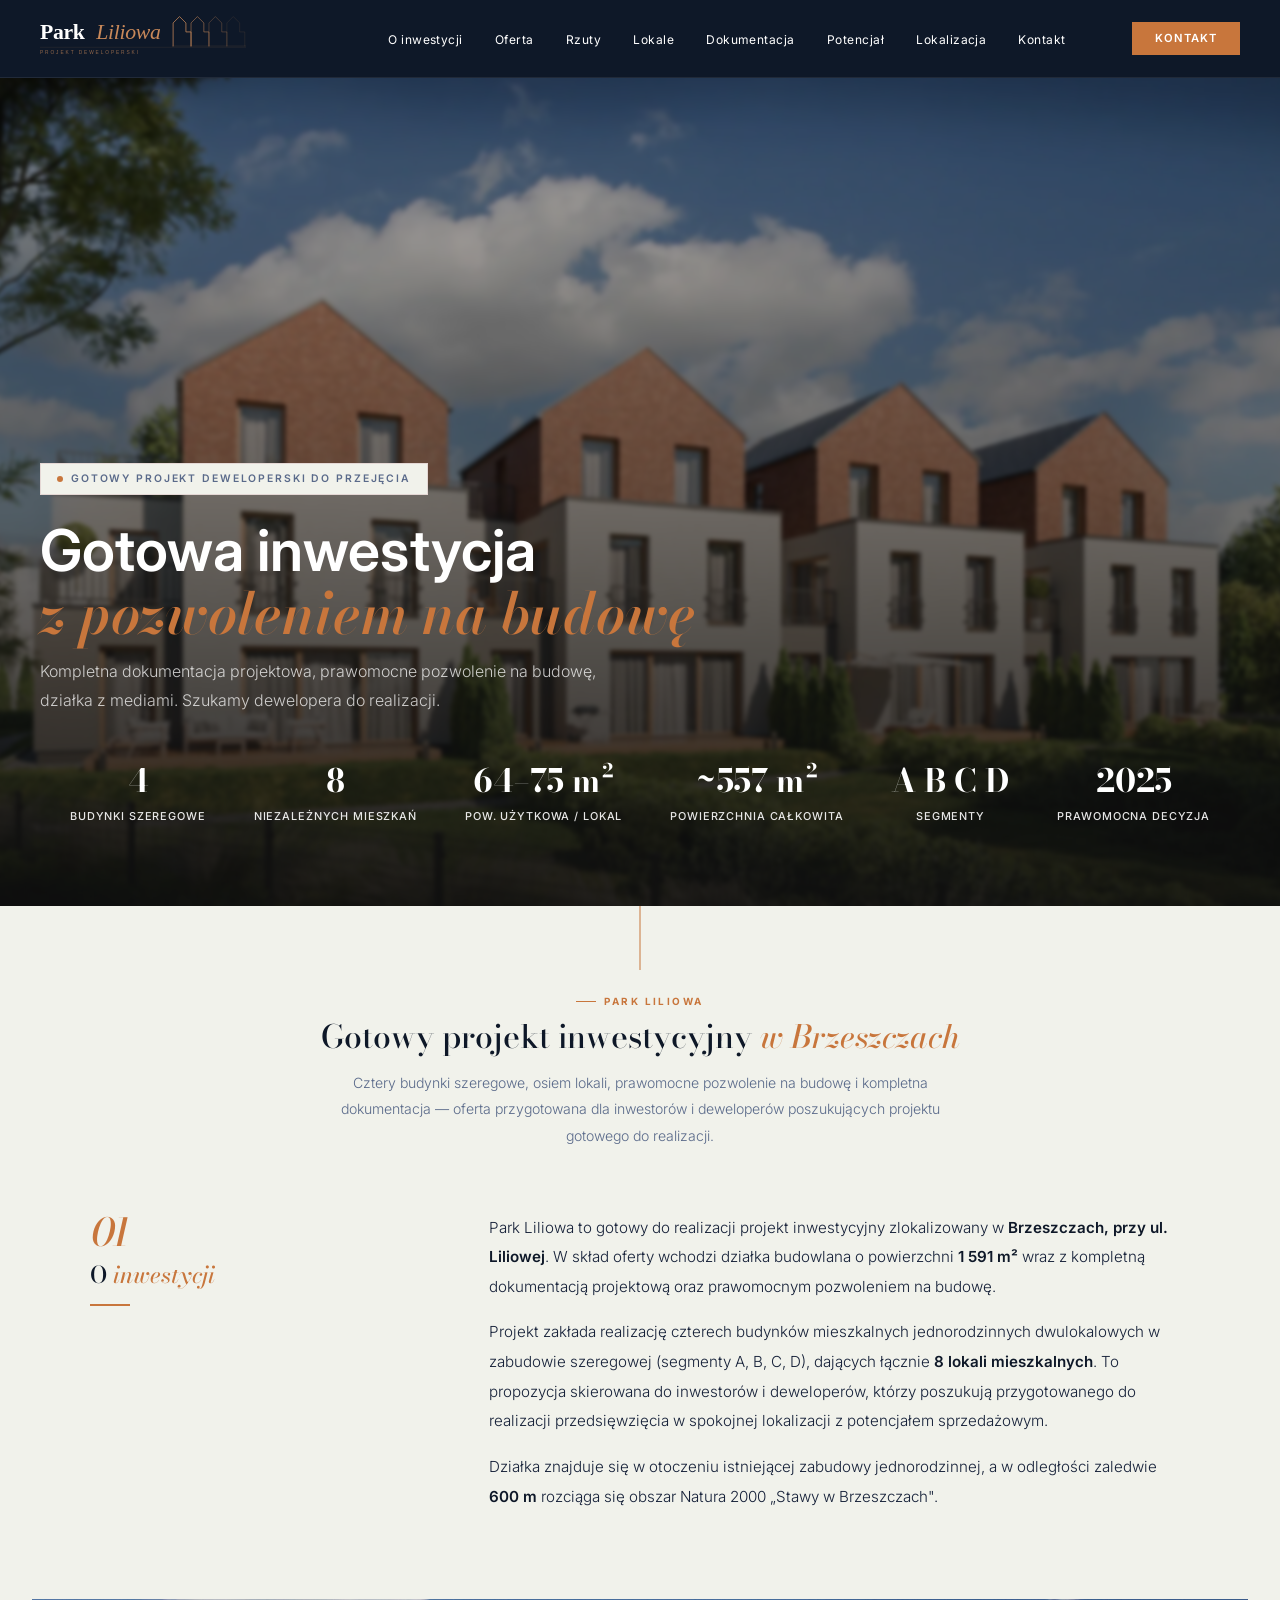
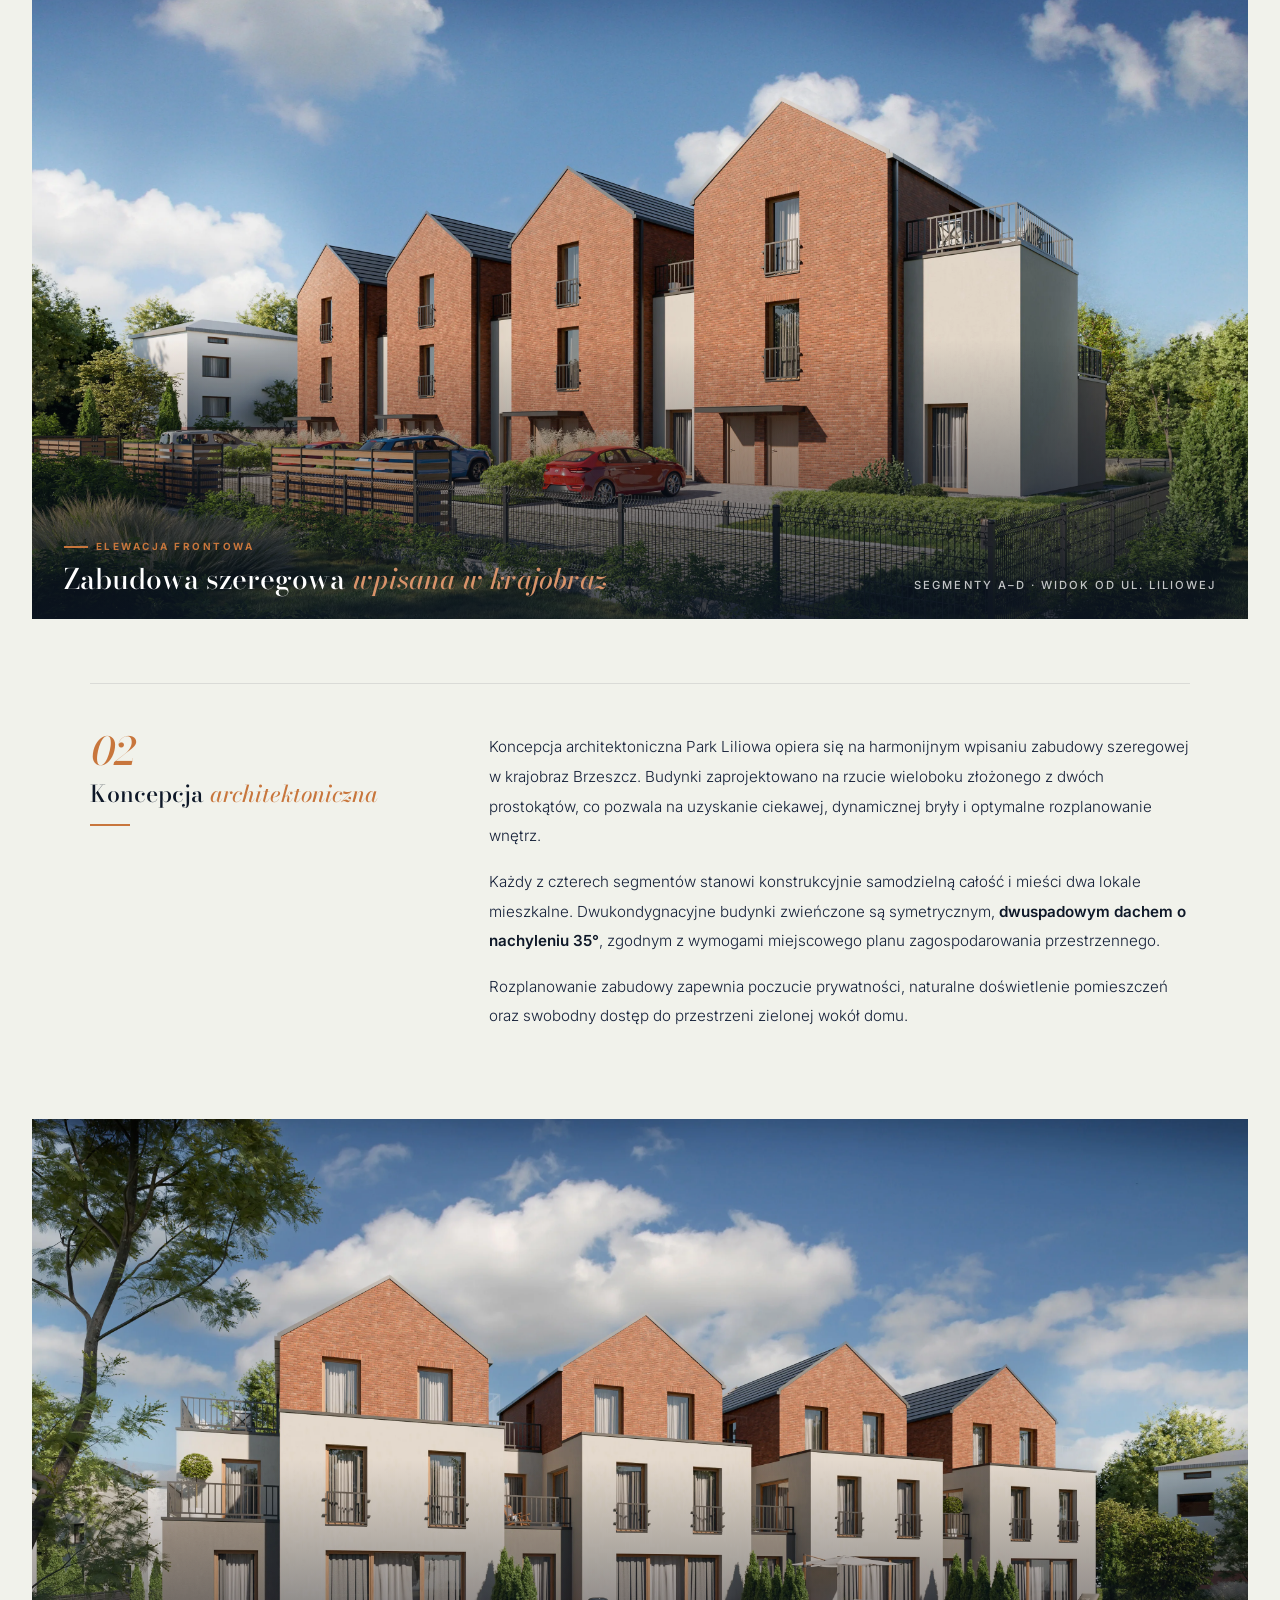
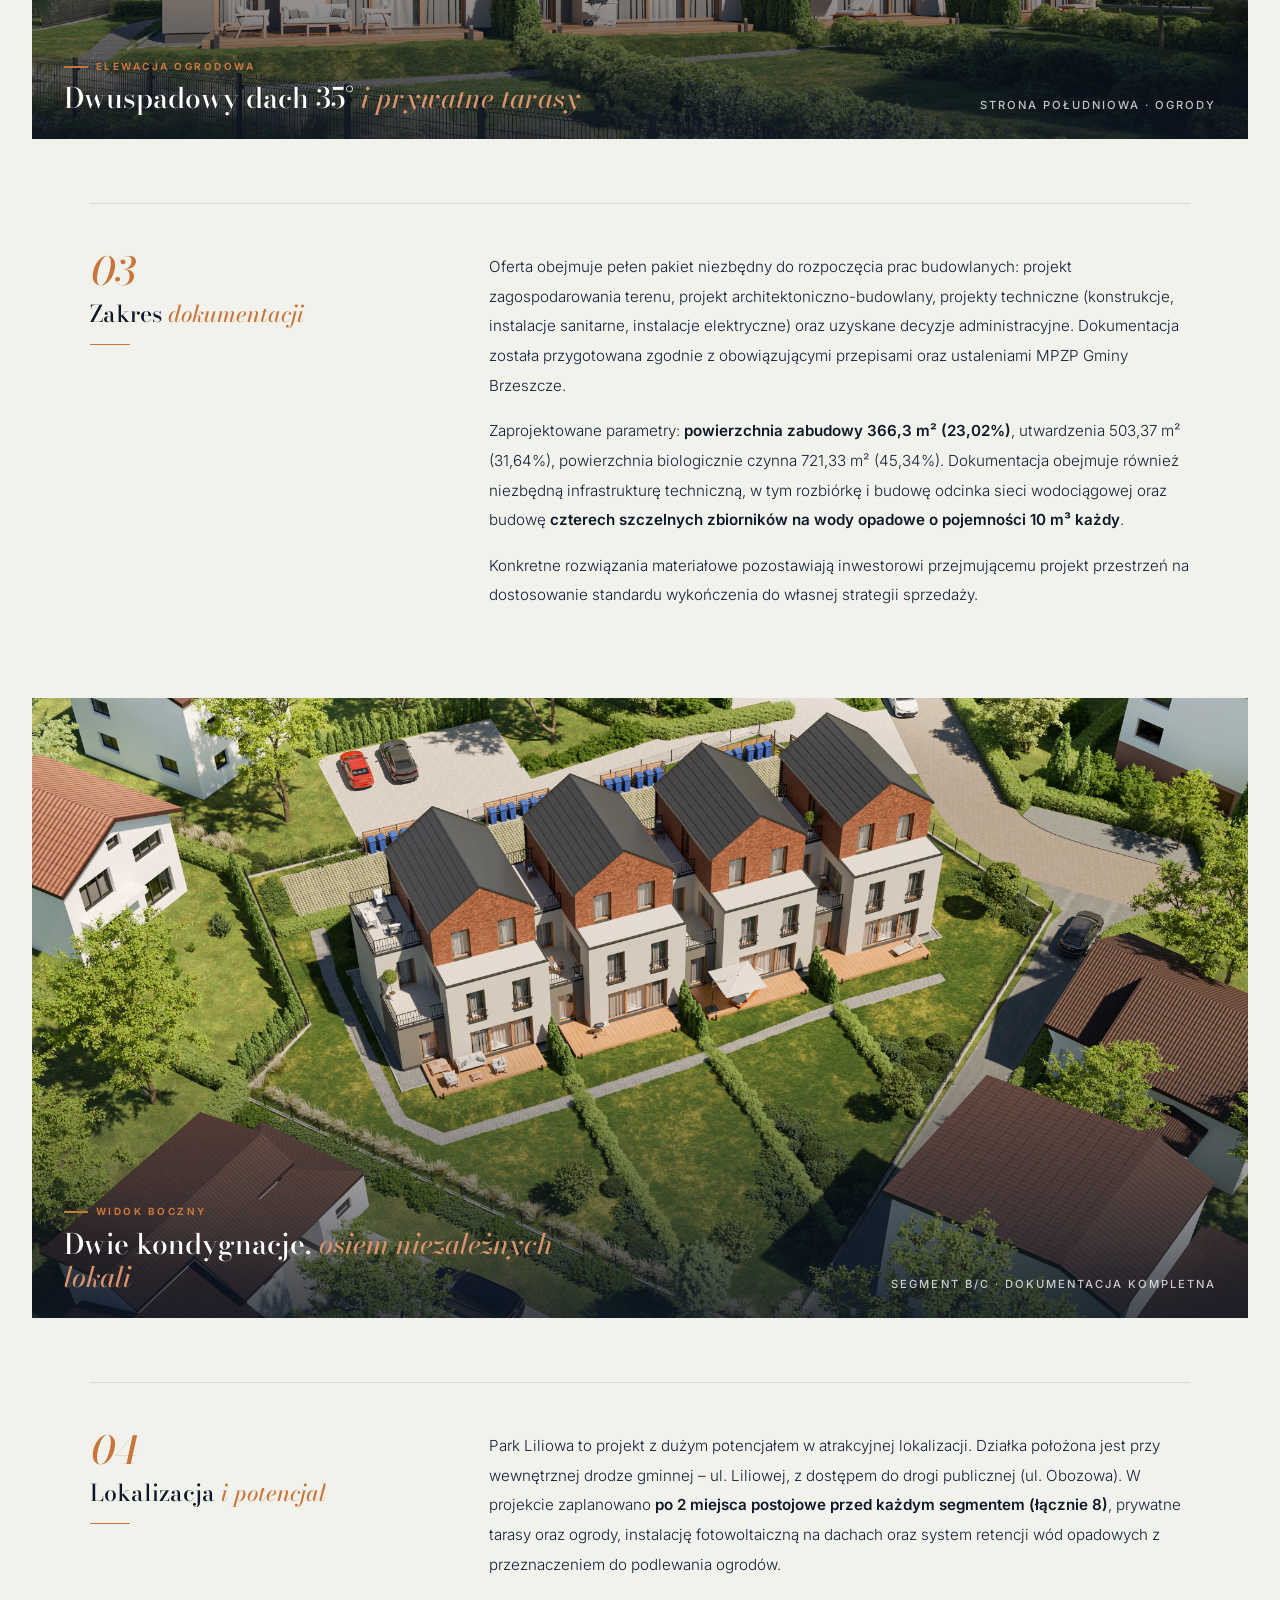
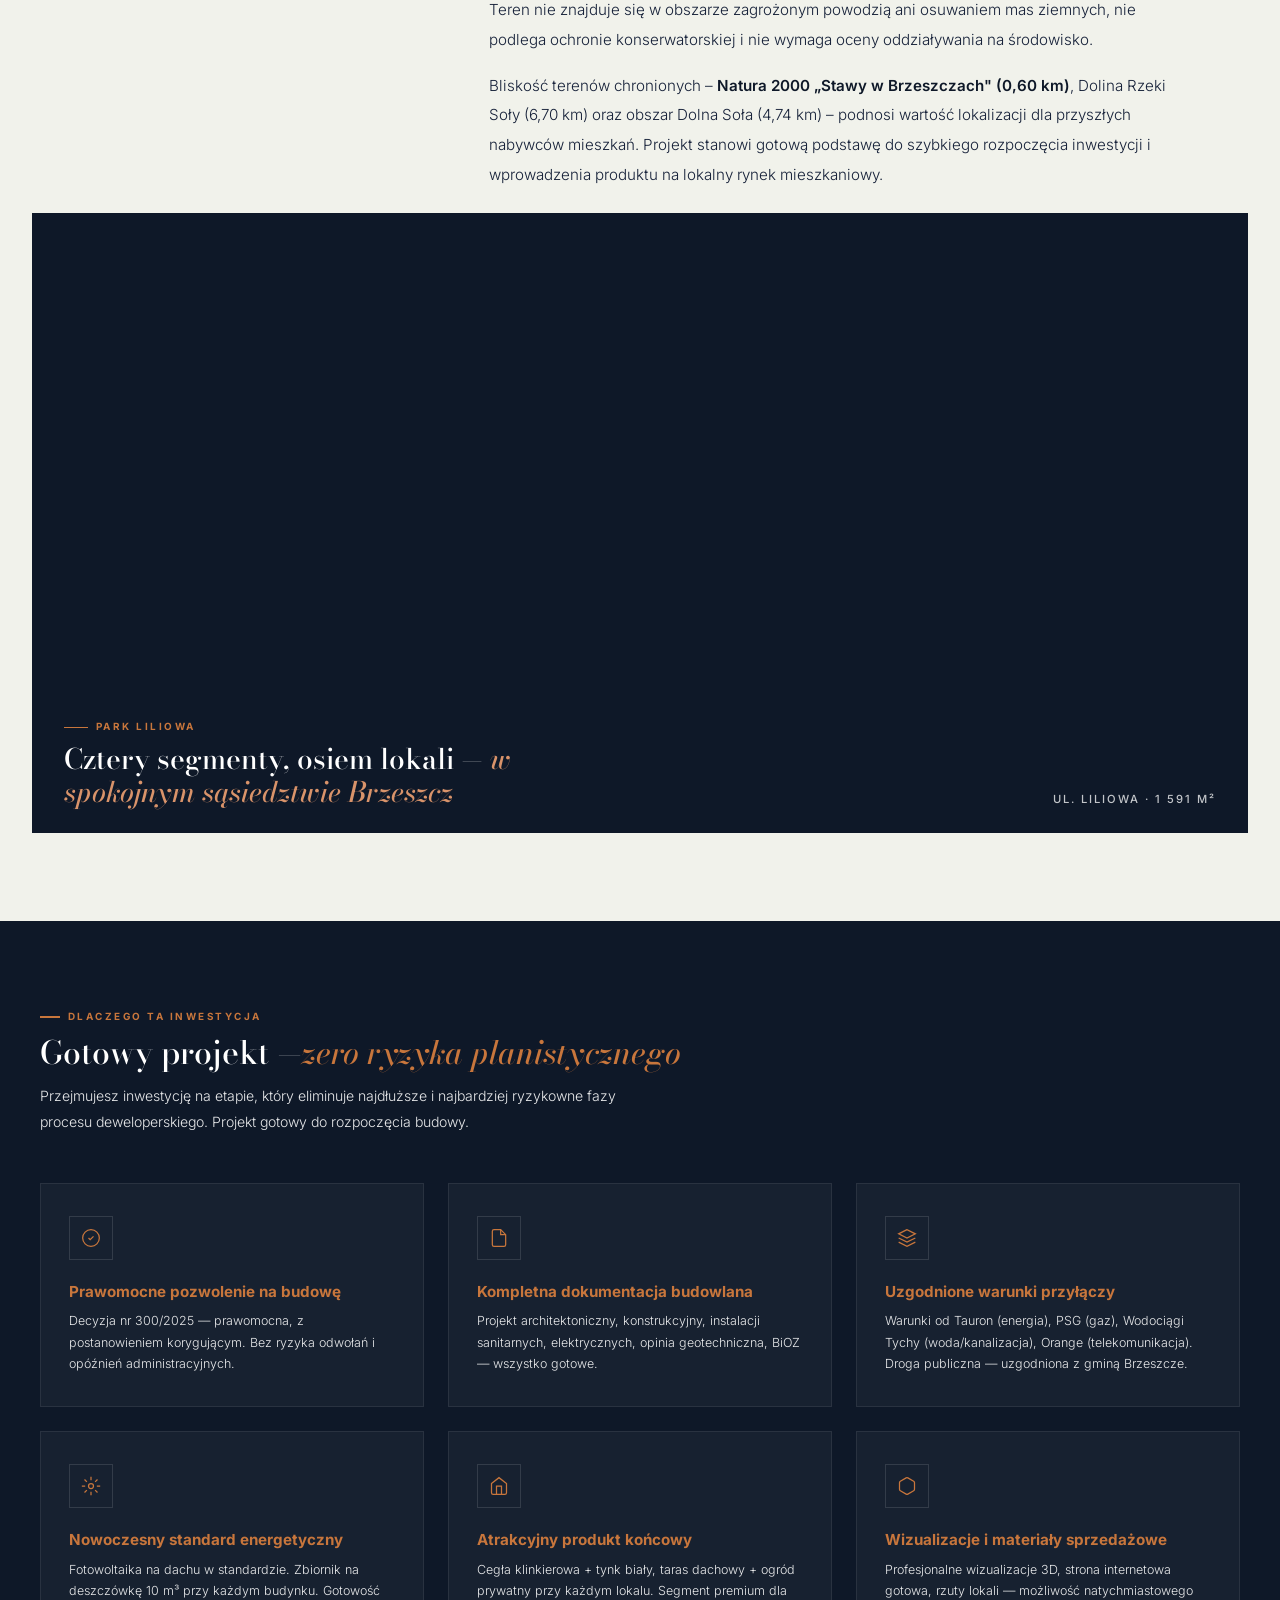
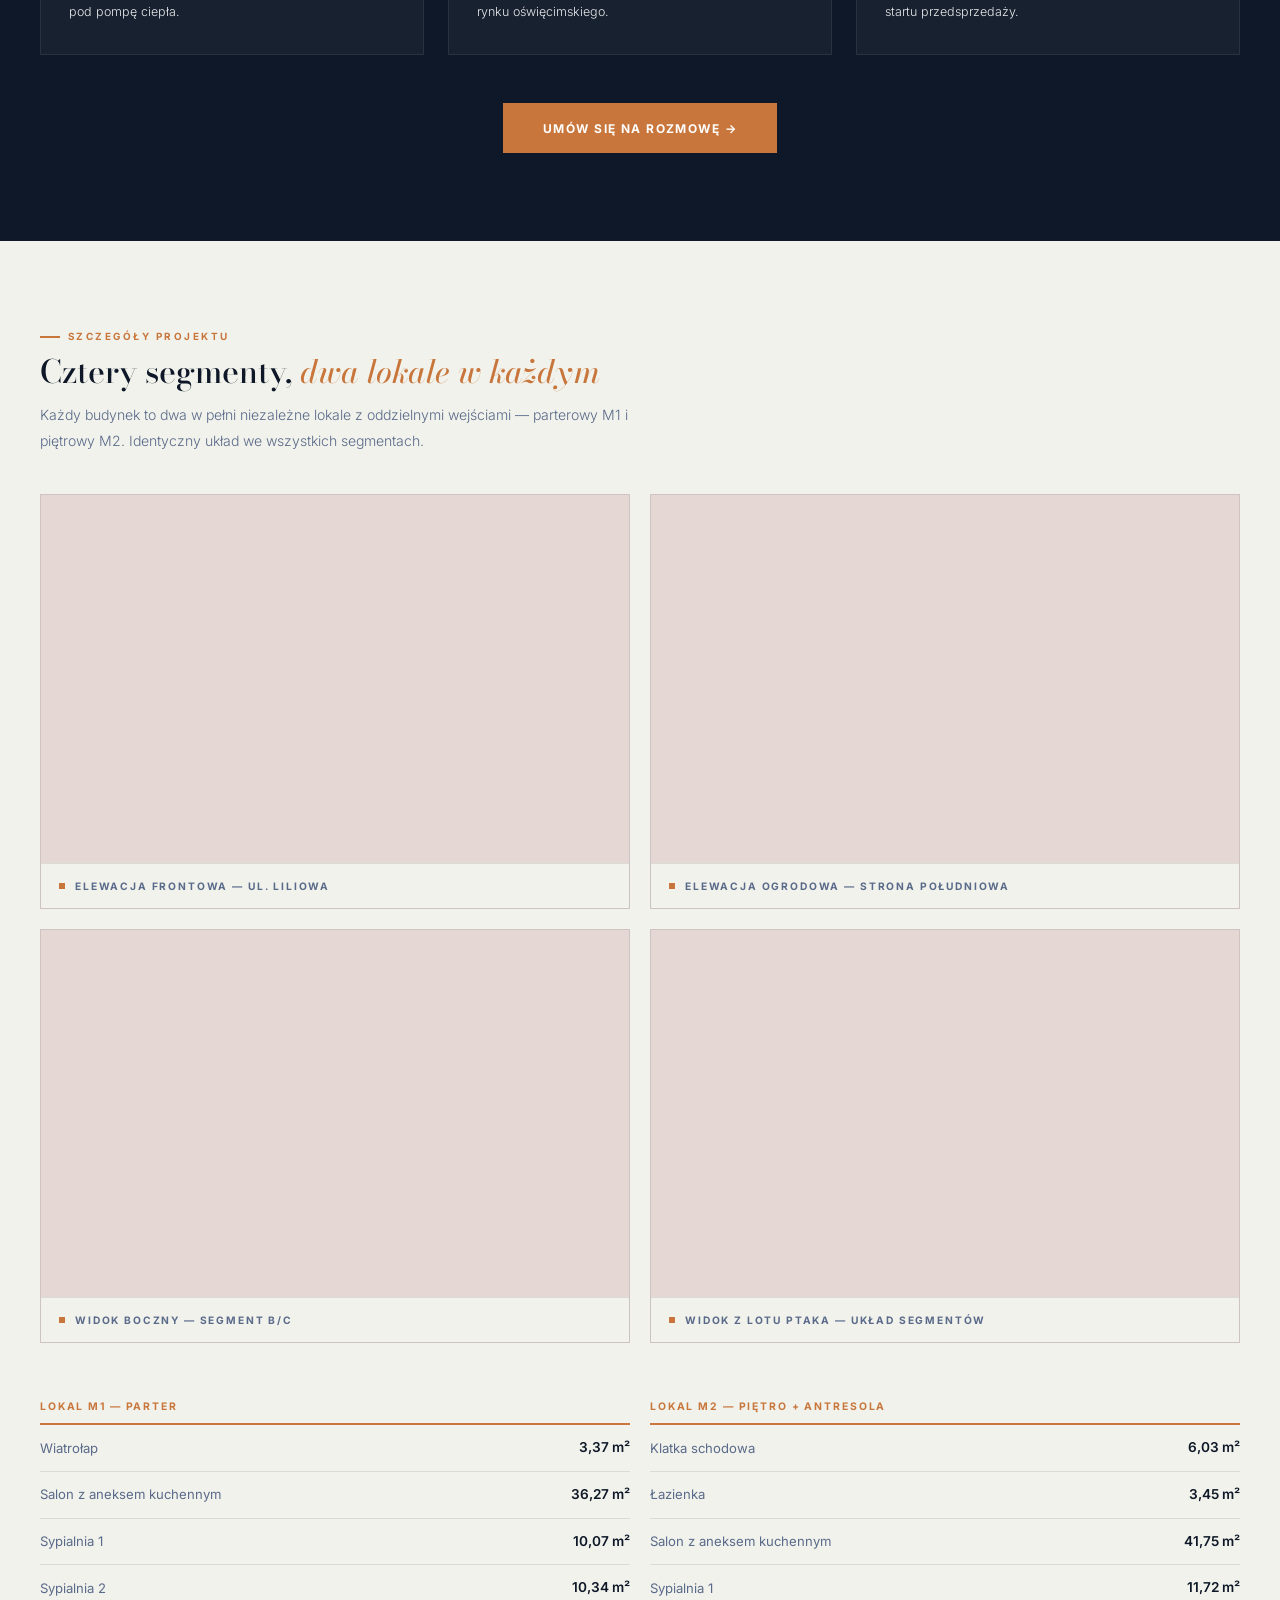
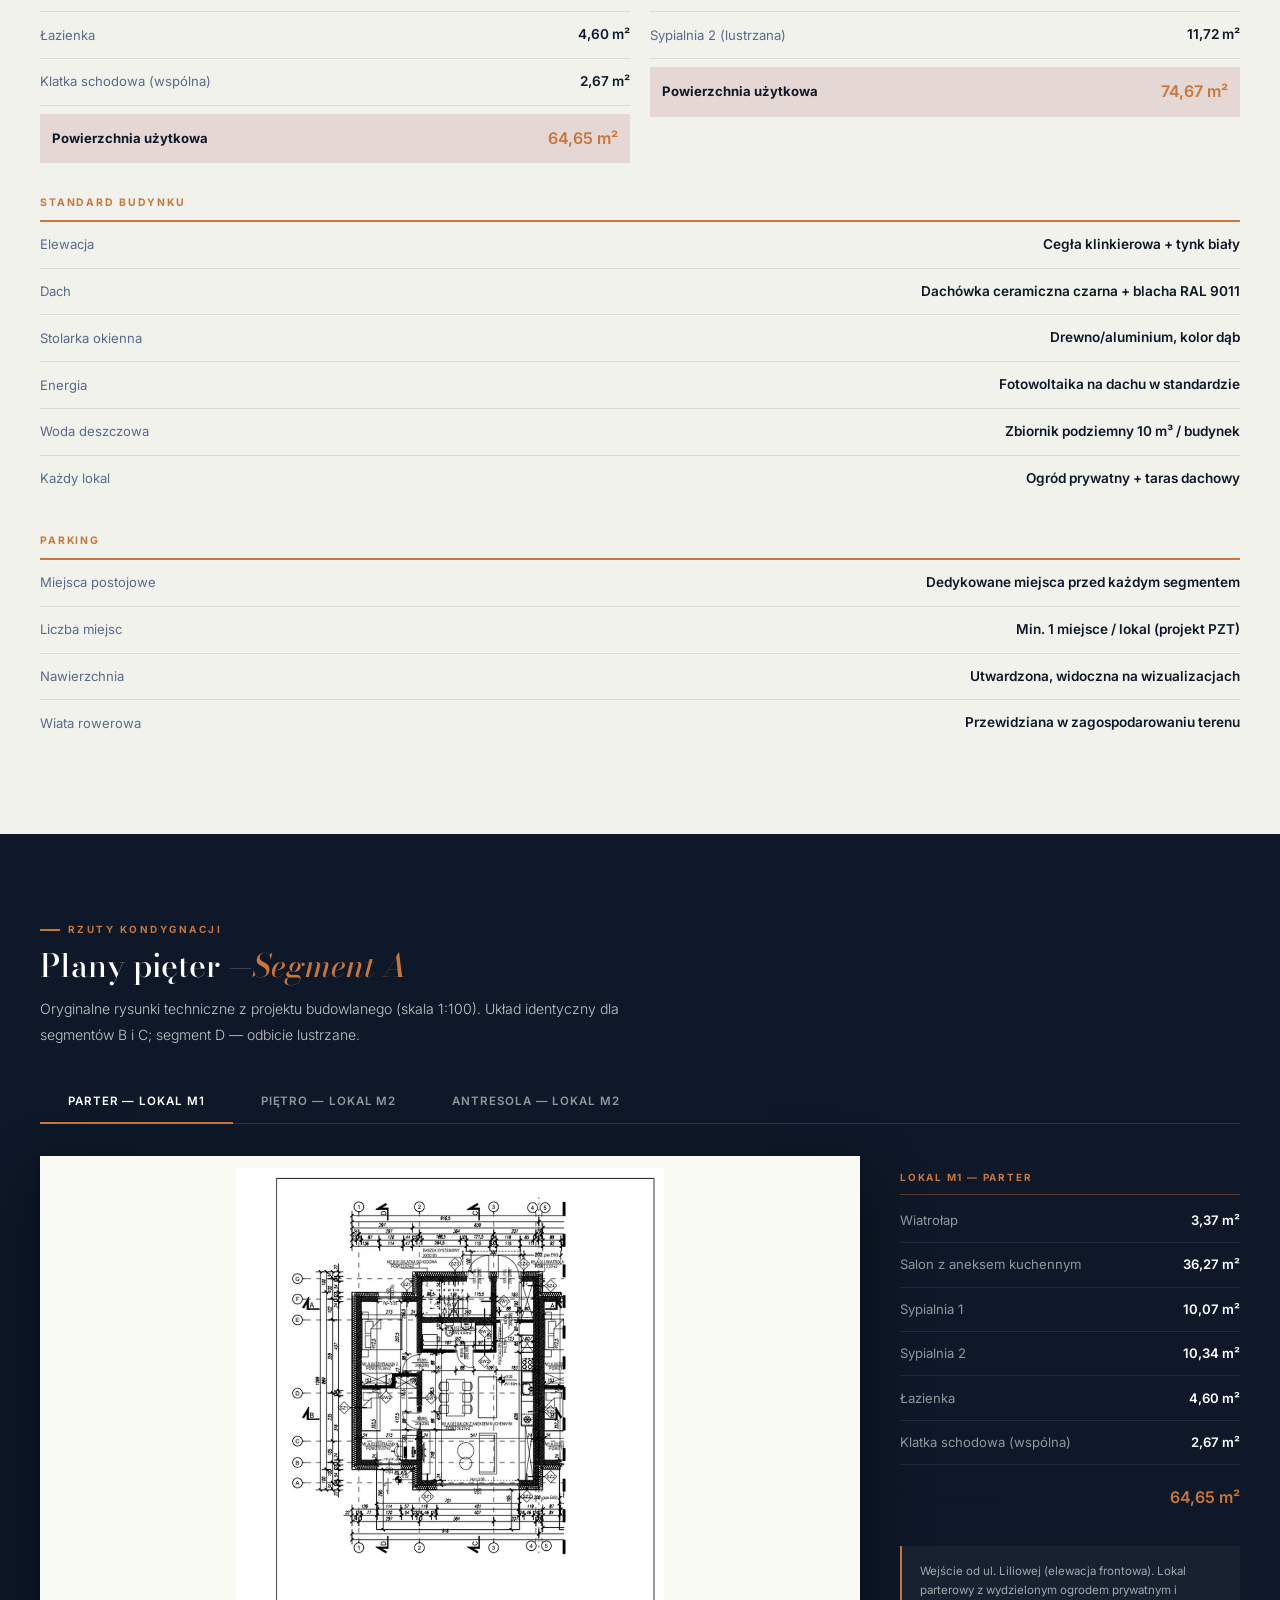
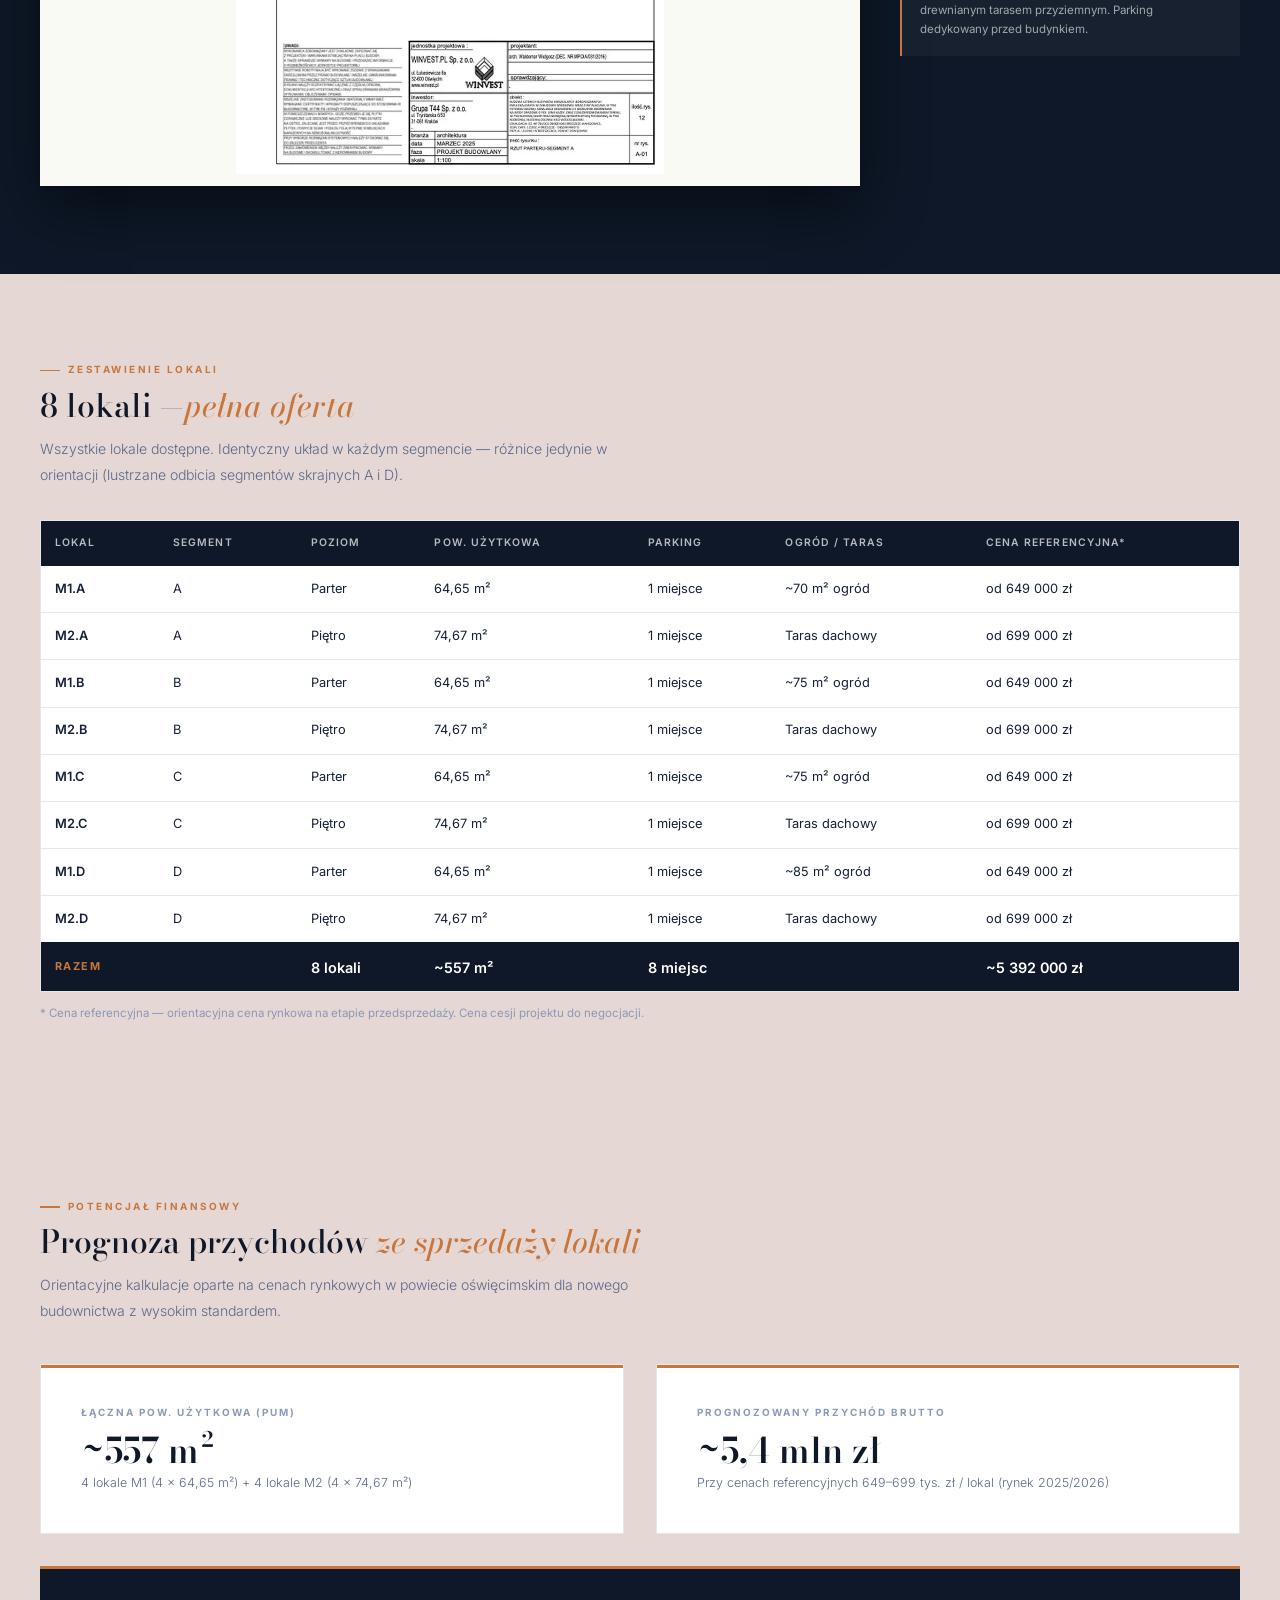
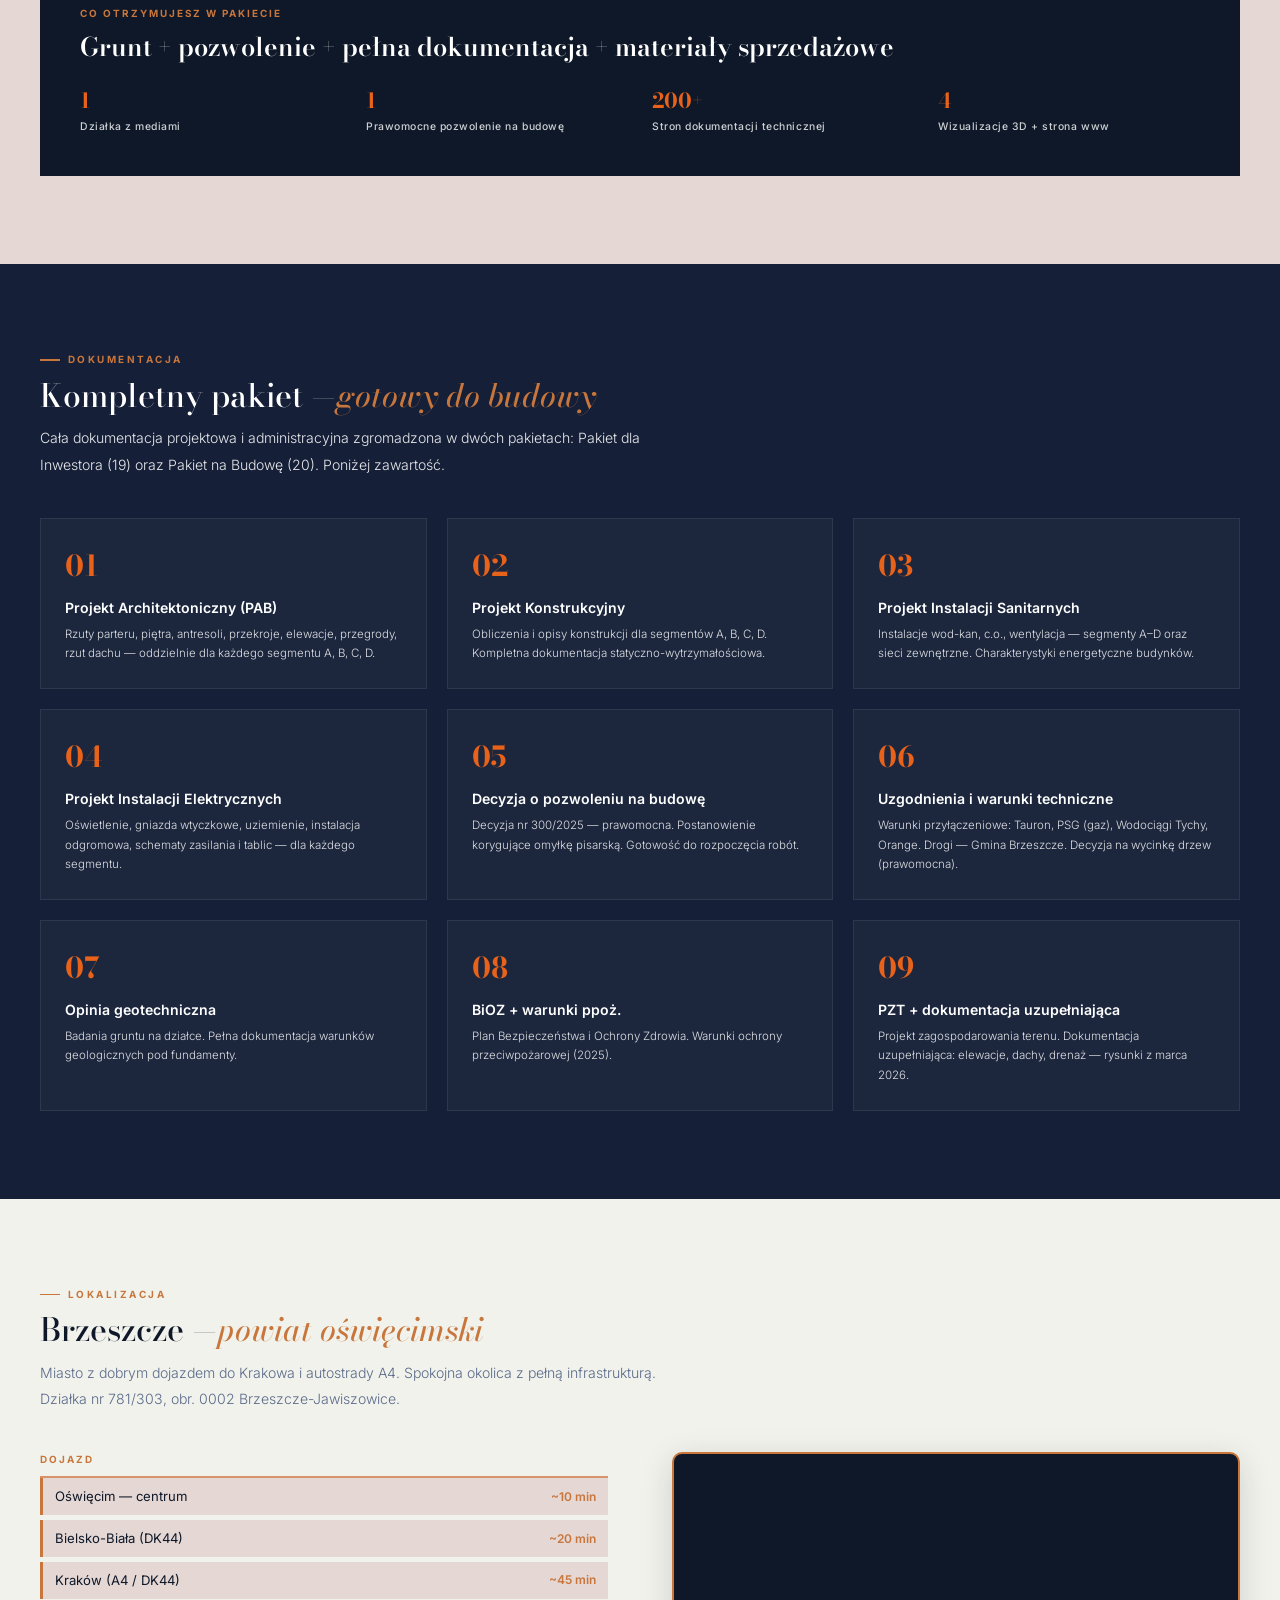
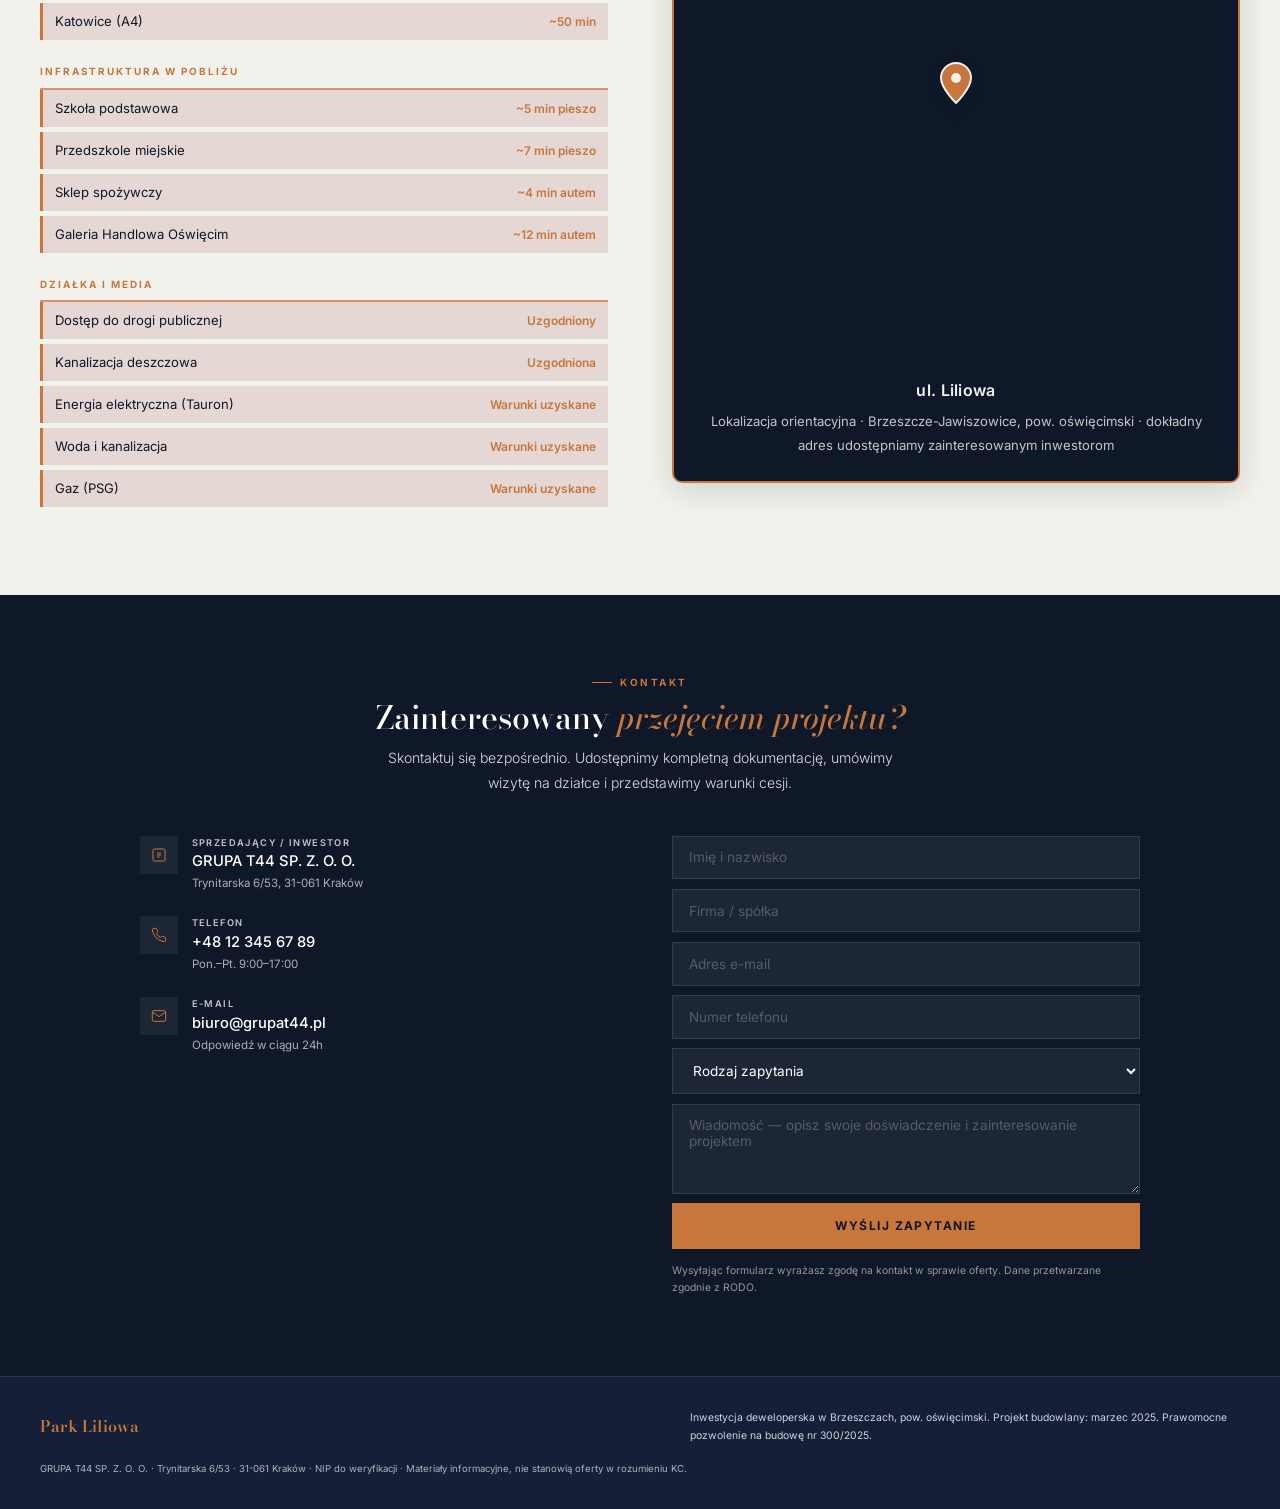
==== index.html @ 108df170 "Make top-left logo clickable to scroll back to top Co-Authored-By: Claude Opus 4.7 <noreply@anthropi" ====
<!DOCTYPE html><html lang="pl"><head><meta charset="UTF-8"><meta name="viewport" content="width=device-width, initial-scale=1.0"><meta name="description" content="Gotowy projekt deweloperski w Brzeszczach. Pozwolenie na budowę nr 300/2025, kompletna dokumentacja, 4 budynki szeregowe, 8 lokali. Szukamy dewelopera."><meta name="robots" content="index, follow"><link rel="preload" as="image" href="assets/images/hero-bg.webp" fetchpriority="high"><link rel="canonical" href="https://juliamjed.github.io/park-liliowa/"><meta property="og:type" content="website"><meta property="og:title" content="Park Liliowa — Gotowy Projekt Deweloperski na Sprzedaż"><meta property="og:description" content="Prawomocne pozwolenie na budowę nr 300/2025, kompletna dokumentacja, działka z mediami. Szukamy dewelopera do realizacji w Brzeszczach."><meta property="og:url" content="https://juliamjed.github.io/park-liliowa/"><meta property="og:site_name" content="Park Liliowa"><link rel="preconnect" href="https://fonts.googleapis.com"><link rel="preconnect" href="https://fonts.gstatic.com" crossorigin><link href="https://fonts.googleapis.com/css2?family=Bodoni+Moda:ital,wght@0,400;0,500;0,600;0,700;1,400;1,600&family=Inter:wght@300;400;500;600;700&display=swap" rel="stylesheet" media="print" onload="this.media='all'"><noscript><link href="https://fonts.googleapis.com/css2?family=Bodoni+Moda:ital,wght@0,400;0,500;0,600;0,700;1,400;1,600&family=Inter:wght@300;400;500;600;700&display=swap" rel="stylesheet"></noscript><style>
*,*::before,*::after{margin:0;padding:0;box-sizing:border-box}
:root{
  /* Liliowa Park brand palette */
  --ink:#0e1828;       /* Czerń   — deepest black-navy  */
  --ink2:#152038;      /* Navy    — primary dark bg     */
  --ink3:#1e2e50;      /* Midnight — mid dark blue      */
  --gold:#c8763c;      /* Copper  — primary accent/CTA  */
  --gold-l:#d9936a;    /* Copper light                  */
  --gold-xl:#f1f2eb;   /* Ivory   — lightest tint       */
  --slate:#1e2e50;     /* Midnight                      */
  --slate-l:#5a6a8a;   /* muted blue-grey               */
  --slate-xl:#8a9ab8;  /* very muted                    */
  --bg:#f1f2eb;        /* Ivory   — main background     */
  --bg2:#e4d7d4;       /* Sand    — secondary bg        */
  --bg3:#d8cbc7;       /* Sand dark                     */
  --white:#FFFFFF;
  --green:#1B7A3D;--green-l:#D4EDDA;
  --line:rgba(14,24,40,0.1);
}
html{scroll-behavior:smooth}
body{font-family:'Inter',-apple-system,BlinkMacSystemFont,'Segoe UI',Roboto,sans-serif;background:var(--bg);color:var(--ink);line-height:1.6;overflow-x:hidden}

/* NAV */
nav{background:var(--ink);position:sticky;top:0;z-index:100;border-bottom:1px solid rgba(255,255,255,0.08)}
.nav-in{max-width:1300px;margin:0 auto;display:flex;align-items:center;justify-content:space-between;padding:0.9rem 2.5rem}
.nav-brand{display:flex;flex-direction:column;gap:2px;cursor:pointer;text-decoration:none;transition:opacity 0.2s}
.nav-brand:hover{opacity:0.8}
.nav-title{font-family:'Bodoni Moda',serif;font-size:1.1rem;color:white;font-weight:600;letter-spacing:0.02em}
.nav-sub{font-size:0.6rem;font-weight:500;letter-spacing:0.25em;text-transform:uppercase;color:var(--gold)}
.nav-links{display:flex;gap:2rem;list-style:none}
.nav-links a{font-size:0.75rem;font-weight:400;letter-spacing:0.04em;color:white;text-decoration:none;transition:color 0.2s}
.nav-links a:hover{color:var(--gold)}
.nav-cta{background:var(--gold);color:white;border:none;font-family:'Inter',sans-serif;font-size:0.7rem;font-weight:600;letter-spacing:0.1em;text-transform:uppercase;padding:0.6rem 1.4rem;cursor:pointer;transition:all 0.2s}
.nav-cta:hover{background:var(--gold-l)}

/* HERO */
.hero{position:relative;height:92vh;min-height:600px;overflow:hidden;display:flex;align-items:flex-end}
.hero-bg{position:absolute;inset:-20px;background-image:url('assets/images/hero-bg.jpg');background-size:cover;background-position:center 40%;filter:blur(2px)}
@supports (background-image: url('test.webp')){.hero-bg{background-image:url('assets/images/hero-bg.webp')}}
.hero-bg::after{content:'';position:absolute;inset:0;background:linear-gradient(180deg,rgba(15,15,15,0.3) 0%,rgba(15,15,15,0.55) 50%,rgba(15,15,15,0.92) 100%)}
.hero-content{position:relative;z-index:2;max-width:1300px;margin:0 auto;padding:0 2.5rem 5rem;width:100%}
.hero-badge{display:inline-flex;align-items:center;gap:0.5rem;background:#f1f2eb;border:1px solid #e4d7d4;padding:0.4rem 1rem;margin-bottom:1.5rem}
.hero-badge span{font-size:0.65rem;font-weight:600;letter-spacing:0.18em;text-transform:uppercase;color:var(--slate-l)}
.hero-dot{width:6px;height:6px;border-radius:50%;background:var(--gold);animation:pulse 2s ease infinite}
@keyframes pulse{0%,100%{opacity:1}50%{opacity:0.3}}
.hero h1{font-family:'Inter',sans-serif;font-size:clamp(2.2rem,4.5vw,3.8rem);font-weight:600;color:white;line-height:1.1;margin-bottom:0.75rem;max-width:800px}
.hero h1 em{font-style:italic;color:var(--gold);font-family:'Bodoni Moda',serif}
.hero-sub{font-size:1rem;font-weight:300;color:rgba(255,255,255,0.75);max-width:600px;line-height:1.8;margin-bottom:2.5rem}
.hero-stats{display:flex;gap:3rem;flex-wrap:wrap;justify-content:center}
.hstat{text-align:center;align-items:center}
.hstat{display:flex;flex-direction:column;gap:0.15rem}
.hstat-val{font-family:'Bodoni Moda',serif;font-size:2rem;font-weight:700;color:white}
.hstat-label{font-size:0.68rem;font-weight:500;color:rgba(255,255,255,0.9);letter-spacing:0.08em;text-transform:uppercase}

/* SECTIONS */
.sec{padding:5.5rem 0}
.si{max-width:1300px;margin:0 auto;padding:0 2.5rem}
.eyebrow{font-size:0.62rem;font-weight:700;letter-spacing:0.25em;text-transform:uppercase;color:var(--gold);margin-bottom:0.6rem;display:flex;align-items:center;gap:0.5rem}
.eyebrow::before{content:'';width:20px;height:1.5px;background:var(--gold);display:inline-block}
.h2{font-family:'Bodoni Moda',serif;font-size:clamp(1.6rem,2.5vw,2.3rem);font-weight:500;line-height:1.15;margin-bottom:0.7rem;color:var(--ink)}
.h2 em{font-style:italic;color:var(--gold)}
.desc{font-size:0.88rem;font-weight:300;line-height:1.85;color:var(--slate-l);max-width:620px}

/* VALUE PROPOSITION */
.value{background:var(--ink)}
.value .eyebrow{color:var(--gold)}
.value .h2{color:white}
.value .h2 em{color:var(--gold)}
.value .desc{color:rgba(255,255,255,0.9)}
.val-grid{display:grid;grid-template-columns:repeat(3,1fr);gap:1.5rem;margin-top:3rem}
.val-card{background:rgba(255,255,255,0.04);border:1px solid rgba(255,255,255,0.08);padding:2rem 1.75rem;transition:border-color 0.3s}
.val-card:hover{border-color:var(--gold)}
.val-icon{width:44px;height:44px;border:1px solid rgba(255,255,255,0.12);display:flex;align-items:center;justify-content:center;margin-bottom:1.25rem}
.val-icon svg{width:20px;height:20px;stroke:var(--gold)}
.val-title{font-size:0.95rem;font-weight:700;color:var(--gold);margin-bottom:0.4rem}
.val-desc{font-size:0.78rem;font-weight:300;color:rgba(255,255,255,0.9);line-height:1.7}
.val-cta{display:inline-block;background:var(--gold);color:white;font-family:'Inter',sans-serif;font-size:0.75rem;font-weight:700;letter-spacing:0.12em;text-transform:uppercase;padding:0.95rem 2.5rem;text-decoration:none;transition:background 0.2s}
.val-cta:hover{background:var(--gold-l)}

/* KEY NUMBERS */
.numbers{background:var(--bg2);border-top:1px solid var(--line);border-bottom:1px solid var(--line)}
.num-grid{display:grid;grid-template-columns:repeat(5,1fr);gap:2rem}
.num{text-align:center;padding:1rem 0}
.num-val{font-family:'Bodoni Moda',serif;font-size:2.2rem;font-weight:600;color:var(--ink);line-height:1}
.num-unit{font-size:0.85rem;font-weight:300;color:var(--slate-l)}
.num-label{font-size:0.65rem;font-weight:600;letter-spacing:0.12em;text-transform:uppercase;color:var(--slate-xl);margin-top:0.4rem}

/* PROJECT DETAILS */
.details-grid{display:grid;grid-template-columns:1fr 1.5fr;gap:2.5rem;margin-top:2.5rem;align-items:start}
.detail-media{display:flex;flex-direction:column;gap:1.25rem}
.detail-img{overflow:hidden;border:1px solid var(--line)}
.detail-img img{width:100%;height:auto;aspect-ratio:16/10;object-fit:cover;object-position:center center;display:block}
.detail-img-cap{padding:0.75rem 1rem;font-size:0.68rem;font-weight:500;letter-spacing:0.1em;text-transform:uppercase;color:var(--slate-l);background:var(--bg2);border-top:1px solid var(--line)}
.spec-list{display:flex;flex-direction:column;gap:0}
.spec-row{display:flex;justify-content:space-between;align-items:center;padding:0.75rem 0;border-bottom:1px solid var(--line)}
.spec-row:last-child{border-bottom:none}
.spec-key{font-size:0.82rem;color:var(--slate-l)}
.spec-val{font-size:0.85rem;font-weight:600;color:var(--ink)}
.spec-section{font-size:0.65rem;font-weight:700;letter-spacing:0.18em;text-transform:uppercase;color:var(--gold);padding:1rem 0 0.5rem;border-bottom:2px solid var(--gold);margin-top:1rem}
.spec-section:first-child{margin-top:0}

/* FLOOR PLANS */
.plans-sec{background:var(--ink)}
.plans-sec .eyebrow{color:var(--gold)}
.plans-sec .h2{color:#fff}
.plans-sec .h2 em{color:var(--gold)}
.plans-sec .desc{color:rgba(255,255,255,0.75)}
.plan-tabs{display:flex;gap:0;margin-top:2rem;border-bottom:1px solid rgba(255,255,255,0.12);flex-wrap:wrap}
.plan-tab{font-family:'Inter',sans-serif;font-size:0.72rem;font-weight:600;letter-spacing:0.08em;text-transform:uppercase;padding:0.9rem 1.75rem;background:transparent;border:none;cursor:pointer;color:rgba(255,255,255,0.55);border-bottom:2px solid transparent;margin-bottom:-1px;transition:all 0.2s}
.plan-tab:hover{color:rgba(255,255,255,0.85)}
.plan-tab.on{color:#fff;border-bottom-color:var(--gold)}
.plan-pane{display:none;margin-top:2rem}
.plan-pane.on{display:grid;grid-template-columns:1fr 340px;gap:2.5rem;align-items:start}
.plan-embed{background:#fafaf5;overflow:hidden;box-shadow:0 24px 60px rgba(0,0,0,0.45),0 2px 4px rgba(0,0,0,0.2)}
.plan-embed img{width:100%;max-height:70vh;object-fit:contain;display:block;padding:0.75rem}
.plan-meta{display:flex;flex-direction:column;gap:0}
.plan-meta-title{font-size:0.62rem;font-weight:700;letter-spacing:0.18em;text-transform:uppercase;color:var(--gold);padding:0.85rem 0 0.5rem;border-bottom:1px solid rgba(200,118,60,0.4);margin-bottom:0.25rem}
.plan-meta-row{display:flex;justify-content:space-between;align-items:center;padding:0.7rem 0;border-bottom:1px solid rgba(255,255,255,0.08);font-size:0.82rem}
.plan-meta-row:last-child{border-bottom:none}
.plan-meta-key{color:rgba(255,255,255,0.55)}
.plan-meta-val{font-weight:600;color:#fff}
.plan-note{font-size:0.72rem;color:rgba(255,255,255,0.6);margin-top:1.5rem;line-height:1.7;padding:1rem 1.1rem;background:rgba(255,255,255,0.04);border-left:2px solid var(--gold)}
@media(max-width:960px){.plan-pane.on{grid-template-columns:1fr}.plan-embed iframe{height:420px}}

/* UNITS TABLE */
.units-sec{background:var(--bg2)}
.units-wrap{margin-top:2rem;overflow-x:auto;border:1px solid var(--line);background:var(--white)}
.units-table{width:100%;border-collapse:collapse;min-width:760px}
.units-table thead{background:var(--ink)}
.units-table th{font-size:0.65rem;font-weight:600;letter-spacing:0.1em;text-transform:uppercase;color:rgba(255,255,255,0.7);padding:0.9rem 0.85rem;text-align:left;white-space:nowrap}
.units-table td{font-size:0.8rem;padding:0.8rem 0.85rem;border-bottom:1px solid var(--line);color:var(--ink2);white-space:nowrap}
.units-table tr:last-child td{border-bottom:none}
.units-table .unit-name{font-weight:600}
.units-table .unit-status{font-size:0.68rem;font-weight:700;letter-spacing:0.1em;text-transform:uppercase;padding:0.25rem 0.6rem;display:inline-block}
.status-available{background:var(--green-l);color:var(--green)}
.total-row{background:var(--ink);color:white}
.total-row td{color:white;font-weight:600;border-bottom:none;font-size:0.9rem}
.total-row .total-label{font-size:0.68rem;font-weight:700;letter-spacing:0.15em;text-transform:uppercase;color:var(--gold)}

/* DOCUMENTATION */
.docs{background:var(--ink2)}
.docs .eyebrow{color:var(--gold)}
.docs .h2{color:white}
.docs .h2 em{color:var(--gold)}
.docs .desc{color:rgba(255,255,255,0.9)}
.docs-grid{display:grid;grid-template-columns:repeat(3,1fr);gap:1.25rem;margin-top:2.5rem}
.doc-card{background:rgba(255,255,255,0.03);border:1px solid rgba(255,255,255,0.08);padding:1.5rem;transition:all 0.3s}
.doc-card:hover{border-color:var(--gold);background:rgba(201,168,76,0.05)}
.doc-num{font-family:'Bodoni Moda',serif;font-size:1.8rem;font-weight:700;color:#e8621a;opacity:1;margin-bottom:0.5rem}
.doc-title{font-size:0.88rem;font-weight:600;color:white;margin-bottom:0.35rem}
.doc-desc{font-size:0.72rem;font-weight:300;color:rgba(255,255,255,0.85);line-height:1.7}

/* GALLERY */
.gallery{display:grid;grid-template-columns:1fr 1fr;gap:1.25rem;margin-top:2.5rem}
.gal-item{overflow:hidden;position:relative;border:1px solid var(--line);background:var(--bg2);transition:border-color 0.25s ease}
.gal-item:hover{border-color:var(--gold)}
.gal-item img{width:100%;height:auto;aspect-ratio:16/10;object-fit:cover;display:block;transition:transform 0.7s ease}
.gal-item:hover img{transform:scale(1.04)}
.gal-label{padding:0.85rem 1.1rem;background:var(--bg);border-top:1px solid var(--line);font-size:0.64rem;font-weight:700;letter-spacing:0.18em;text-transform:uppercase;color:var(--slate-l);display:flex;align-items:center;gap:0.65rem}
.gal-label::before{content:'';width:6px;height:6px;background:var(--gold);flex-shrink:0}

/* LOCATION */
.loc-grid{display:grid;grid-template-columns:1fr 1fr;gap:4rem;margin-top:2.5rem;align-items:start}
.loc-features{display:flex;flex-direction:column;gap:1.5rem}
.loc-cat-title{font-size:0.62rem;font-weight:700;letter-spacing:0.2em;text-transform:uppercase;color:var(--gold);padding-bottom:0.5rem;border-bottom:2px solid var(--gold-l)}
.loc-list{display:flex;flex-direction:column;gap:0.3rem}
.loc-item{display:flex;justify-content:space-between;align-items:center;padding:0.5rem 0.75rem;background:var(--bg2);border-left:3px solid var(--gold)}
.loc-name{font-size:0.82rem;color:var(--ink)}
.loc-time{font-size:0.75rem;font-weight:600;color:var(--gold)}
.loc-map{background:#0e1828;border:2px solid #c8763c;border-radius:10px;overflow:hidden;box-shadow:0 8px 32px rgba(14,24,40,0.15)}
.loc-map-iframe-wrap{position:relative;width:100%;height:500px}
.loc-map iframe{width:100%;height:100%;border:0;display:block}
.loc-pin{position:absolute;left:50%;top:50%;transform:translate(-50%,-100%);pointer-events:none;z-index:2;filter:drop-shadow(0 3px 6px rgba(14,24,40,0.45))}
.loc-pin svg{display:block;width:34px;height:42px}
.loc-pin::after{content:'';position:absolute;left:50%;bottom:-6px;transform:translateX(-50%);width:14px;height:5px;border-radius:50%;background:rgba(14,24,40,0.35);filter:blur(2px)}
.loc-map-body{padding:1.5rem;background:#0e1828}
.loc-map p{font-size:0.82rem;color:rgba(241,242,235,0.8);text-align:center;line-height:1.8}
.loc-map-addr{font-size:1rem;font-weight:600;color:#f1f2eb;text-align:center;letter-spacing:0.02em}
@media(max-width:960px){.loc-map iframe{height:420px}}
@media(max-width:600px){.loc-map iframe{height:340px}.loc-map-body{padding:1.1rem}}

/* STORY — editorial narrative */
.story{background:var(--bg);position:relative;overflow:hidden}
.story::before{content:'';position:absolute;top:0;left:50%;width:1px;height:4rem;background:var(--gold);transform:translateX(-50%)}
.story-intro{text-align:center;max-width:720px;margin:0 auto 4rem}
.story-intro .eyebrow{justify-content:center}
.story-intro .h2{margin:0 auto 0.9rem}
.story-intro .desc{margin:0 auto;color:var(--slate-l)}
.story-blocks{display:flex;flex-direction:column;gap:4rem;max-width:1100px;margin:0 auto}
.story-block{display:grid;grid-template-columns:1fr 2fr;gap:3rem;align-items:start;padding-top:3rem;border-top:1px solid var(--line)}
.story-block:first-child{border-top:none;padding-top:0}
.story-block-label{display:flex;flex-direction:column;gap:0.6rem;position:sticky;top:6rem}
.story-num{font-family:'Bodoni Moda',serif;font-size:2.4rem;font-weight:500;font-style:italic;color:var(--gold);line-height:1}
.story-title{font-family:'Bodoni Moda',serif;font-size:1.45rem;font-weight:500;line-height:1.2;color:var(--ink)}
.story-title em{font-style:italic;color:var(--gold)}
.story-rule{width:40px;height:1.5px;background:var(--gold);margin-top:0.4rem}
.story-body{font-size:0.95rem;font-weight:300;line-height:1.95;color:var(--ink2)}
.story-body p{margin:0}
.story-body p+p{margin-top:1rem}
.story-body strong{font-weight:600;color:var(--ink)}
.story-break{position:relative;margin:1.5rem calc(50% - 50vw) 0;width:100vw;overflow:hidden}
.story-break-inner{position:relative;max-width:1400px;margin:0 auto;padding:0 2rem}
.story-break figure{position:relative;margin:0;overflow:hidden;background:var(--ink)}
.story-break figure::after{content:'';position:absolute;inset:0;background:linear-gradient(180deg,rgba(14,24,40,0) 55%,rgba(14,24,40,0.75) 100%);pointer-events:none}
.story-break img{width:100%;height:clamp(320px,52vw,620px);object-fit:cover;display:block;transition:transform 1.2s cubic-bezier(0.22,1,0.36,1)}
.story-break figure:hover img{transform:scale(1.03)}
.story-break figcaption{position:absolute;left:2rem;right:2rem;bottom:1.5rem;z-index:2;display:flex;align-items:flex-end;justify-content:space-between;gap:2rem;color:var(--white);pointer-events:none}
.story-break-label{font-size:0.62rem;font-weight:700;letter-spacing:0.25em;text-transform:uppercase;color:var(--gold);margin-bottom:0.4rem;display:flex;align-items:center;gap:0.5rem}
.story-break-label::before{content:'';width:24px;height:1.5px;background:var(--gold);display:inline-block}
.story-break-title{font-family:'Bodoni Moda',serif;font-size:clamp(1.2rem,2.2vw,1.8rem);font-weight:500;line-height:1.2;max-width:560px}
.story-break-title em{font-style:italic;color:var(--gold-l)}
.story-break-meta{font-size:0.7rem;font-weight:500;letter-spacing:0.18em;text-transform:uppercase;color:rgba(255,255,255,0.75);text-align:right;min-width:120px}
@media(max-width:820px){
  .story-block{grid-template-columns:1fr;gap:1.25rem;padding-top:2.25rem}
  .story-block-label{position:static}
  .story-num{font-size:2rem}
  .story-title{font-size:1.2rem}
  .story-break{margin-top:1rem}
  .story-break-inner{padding:0}
  .story-break img{height:280px}
  .story-break figcaption{left:1.1rem;right:1.1rem;bottom:1rem;flex-direction:column;align-items:flex-start;gap:0.4rem}
  .story-break-meta{text-align:left}
}

/* FINANCIAL */
.financial{background:var(--bg2)}
.fin-grid{display:grid;grid-template-columns:1fr 1fr;gap:2rem;margin-top:2.5rem}
.fin-card{background:var(--white);border:1px solid var(--line);padding:2.5rem;position:relative;overflow:hidden}
.fin-card::before{content:'';position:absolute;top:0;left:0;right:0;height:3px;background:var(--gold)}
.fin-label{font-size:0.62rem;font-weight:700;letter-spacing:0.2em;text-transform:uppercase;color:var(--slate-xl);margin-bottom:0.75rem}
.fin-value{font-family:'Bodoni Moda',serif;font-size:2.2rem;font-weight:600;color:var(--ink);line-height:1;margin-bottom:0.3rem}
.fin-note{font-size:0.78rem;font-weight:300;color:var(--slate-l);line-height:1.6}
.fin-full{grid-column:1/-1;background:var(--ink);border:none;color:white}
.fin-full::before{background:var(--gold)}
.fin-full .fin-label{color:var(--gold)}
.fin-full .fin-value{color:white}
.fin-full .fin-note{color:rgba(255,255,255,0.8)}
.fin-breakdown{display:grid;grid-template-columns:repeat(4,1fr);gap:1.5rem;margin-top:1.5rem}
.fin-bd-item{display:flex;flex-direction:column;gap:0.15rem}
.fin-bd-val{font-family:'Bodoni Moda',serif;font-size:1.3rem;font-weight:700;color:#e8621a}
.fin-bd-label{font-size:0.65rem;font-weight:500;color:rgba(255,255,255,0.8);letter-spacing:0.05em}

/* CTA */
.cta-sec{background:var(--ink);padding:5rem 0;text-align:center}
.cta-sec .eyebrow{justify-content:center;color:var(--gold)}
.cta-sec .h2{color:white;text-align:center;margin:0 auto 0.5rem}
.cta-sec .h2 em{color:var(--gold)}
.cta-desc{font-size:0.88rem;font-weight:300;color:rgba(255,255,255,0.85);max-width:550px;margin:0 auto 2.5rem;line-height:1.8;text-align:center}
.cta-grid{display:grid;grid-template-columns:1fr 1fr;gap:4rem;max-width:1000px;margin:0 auto;text-align:left}
.cta-info{display:flex;flex-direction:column;gap:1.5rem}
.cta-item{display:flex;gap:0.85rem;align-items:flex-start}
.cta-icon{width:38px;height:38px;min-width:38px;background:rgba(255,255,255,0.06);display:flex;align-items:center;justify-content:center}
.cta-icon svg{width:16px;height:16px}
.cta-label{font-size:0.58rem;font-weight:600;letter-spacing:0.15em;text-transform:uppercase;color:rgba(255,255,255,0.75)}
.cta-val{font-size:0.92rem;font-weight:500;color:white}
.cta-sub{font-size:0.72rem;color:rgba(255,255,255,0.65)}
.form{display:flex;flex-direction:column;gap:0.6rem}
.fi{width:100%;background:rgba(255,255,255,0.06);border:1px solid rgba(255,255,255,0.1);color:white;font-family:'Inter',sans-serif;font-size:0.85rem;padding:0.8rem 1rem;outline:none;transition:border-color 0.2s}
.fi::placeholder{color:rgba(255,255,255,0.25)}
.fi:focus{border-color:var(--gold)}
.fi option{background:var(--ink)}
.fta{min-height:90px;resize:vertical}
.fsub{width:100%;background:var(--gold);color:var(--ink);border:none;font-family:'Inter',sans-serif;font-size:0.75rem;font-weight:700;letter-spacing:0.12em;text-transform:uppercase;padding:0.95rem;cursor:pointer;transition:all 0.2s}
.fsub:hover{background:var(--gold-l)}
.fcons{font-size:0.65rem;color:rgba(255,255,255,0.55);line-height:1.6;margin-top:0.3rem}

/* FOOTER */
footer{background:#152038;padding:2rem 2.5rem;display:flex;justify-content:space-between;align-items:center;flex-wrap:wrap;gap:1rem;border-top:1px solid rgba(255,255,255,0.1)}
.foot-brand{font-family:'Bodoni Moda',serif;font-size:1rem;color:var(--gold);font-weight:600}
.foot-info{font-size:0.65rem;color:rgba(255,255,255,0.8);line-height:1.7;max-width:550px}
.foot-legal{font-size:0.6rem;color:rgba(255,255,255,0.65);line-height:1.7}

/* ANIMATIONS */
.reveal{opacity:0;transform:translateY(30px);transition:opacity 0.7s cubic-bezier(0.22,1,0.36,1),transform 0.7s cubic-bezier(0.22,1,0.36,1)}
.reveal.visible{opacity:1;transform:translateY(0)}
.stagger>*{opacity:0;transform:translateY(24px);transition:opacity 0.6s cubic-bezier(0.22,1,0.36,1),transform 0.6s cubic-bezier(0.22,1,0.36,1)}
.stagger.visible>*:nth-child(1){opacity:1;transform:translateY(0);transition-delay:0.05s}
.stagger.visible>*:nth-child(2){opacity:1;transform:translateY(0);transition-delay:0.12s}
.stagger.visible>*:nth-child(3){opacity:1;transform:translateY(0);transition-delay:0.19s}
.stagger.visible>*:nth-child(4){opacity:1;transform:translateY(0);transition-delay:0.26s}
.stagger.visible>*:nth-child(5){opacity:1;transform:translateY(0);transition-delay:0.33s}
.stagger.visible>*:nth-child(6){opacity:1;transform:translateY(0);transition-delay:0.40s}
.stagger.visible>*:nth-child(7){opacity:1;transform:translateY(0);transition-delay:0.47s}
.stagger.visible>*:nth-child(8){opacity:1;transform:translateY(0);transition-delay:0.54s}
.stagger.visible>*:nth-child(9){opacity:1;transform:translateY(0);transition-delay:0.61s}

/* RESPONSIVE */
@media(max-width:960px){
  .val-grid,.docs-grid{grid-template-columns:1fr}
  .details-grid,.loc-grid,.cta-grid,.fin-grid{grid-template-columns:1fr}
  .num-grid{grid-template-columns:repeat(3,1fr)}
  .fin-breakdown{grid-template-columns:1fr 1fr}
  .nav-links{display:none}
  .hero{min-height:500px;height:auto;padding-top:4rem}
  .units-table{font-size:0.75rem}
}
@media(max-width:600px){
  .num-grid{grid-template-columns:1fr 1fr}
  .gallery{grid-template-columns:1fr}
  .hero-stats{gap:1.5rem}
  .fin-breakdown{grid-template-columns:1fr}
  .spec-row{flex-direction:column;align-items:flex-start;gap:0.2rem;padding:0.65rem 0}
  .spec-val{text-align:left;font-size:0.9rem}
  .plan-embed img{max-height:60vh;padding:1rem}
}
@media(max-width:600px){
  .nav-cta{transition:opacity 0.25s ease,transform 0.25s ease,visibility 0.25s}
  body.scrolled .nav-cta{opacity:0;visibility:hidden;transform:scale(0.9);pointer-events:none}
}
#floating-cta {
  display: none;
  position: fixed;
  bottom: 16px;
  left: 50%;
  padding: 10px 20px;
  background: #c8763c;
  border: none;
  color: #fff;
  font-family: 'Inter', sans-serif;
  font-size: 0.6rem;
  font-weight: 700;
  letter-spacing: 0.12em;
  text-transform: uppercase;
  cursor: pointer;
  align-items: center;
  gap: 8px;
  opacity: 0;
  transform: translate(-50%, 120%);
  pointer-events: none;
  transition: background 0.2s, transform 0.3s ease, opacity 0.3s ease;
  z-index: 1000;
  white-space: nowrap;
}
@media(max-width:600px){
  #floating-cta { display: flex; }
}
body.scrolled #floating-cta {
  opacity: 1;
  transform: translate(-50%, 0);
  pointer-events: auto;
}
body.scrolled #floating-cta:hover {
  background: #a85e2a;
}
#floating-cta .arrow {
  transition: transform 0.2s;
  display: inline-block;
}
#floating-cta:hover .arrow {
  transform: translateY(4px);
}
</style> <script type="application/ld+json">
{
  "@context": "https://schema.org",
  "@type": "RealEstateListing",
  "name": "Park Liliowa — Gotowy Projekt Deweloperski na Sprzedaż",
  "description": "Gotowy projekt deweloperski w Brzeszczach. Prawomocne pozwolenie na budowę nr 300/2025, kompletna dokumentacja budowlana, 4 budynki szeregowe, 8 niezależnych lokali mieszkalnych.",
  "url": "https://juliamjed.github.io/park-liliowa/",
  "address": {
    "@type": "PostalAddress",
    "streetAddress": "ul. Liliowa",
    "addressLocality": "Brzeszcze",
    "postalCode": "32-620",
    "addressRegion": "małopolskie",
    "addressCountry": "PL"
  },
  "geo": {
    "@type": "GeoCoordinates",
    "latitude": 50.001,
    "longitude": 19.153
  },
  "seller": {
    "@type": "Organization",
    "name": "GRUPA T44 SP. Z. O. O.",
    "address": {
      "@type": "PostalAddress",
      "streetAddress": "Trynitarska 6/53",
      "addressLocality": "Kraków",
      "postalCode": "31-061",
      "addressCountry": "PL"
    },
    "telephone": "+48123456789",
    "email": "biuro@grupat44.pl"
  }
}
</script></head><body><nav><div class="nav-in"><a href="#" class="nav-brand" aria-label="Wróć na górę strony" onclick="event.preventDefault();window.scrollTo({top:0,behavior:'smooth'});"><svg xmlns="http://www.w3.org/2000/svg" viewBox="0 0 440 75" style="height:48px;width:auto;display:block" role="img" aria-label="Park Liliowa — Projekt Deweloperski"><title>Park Liliowa</title><text x="0" y="39" font-family="Georgia, serif" font-size="34" font-weight="700" fill="#ffffff" letter-spacing="-0.5">Park</text><text x="88" y="39" font-family="Georgia, serif" font-size="34" font-weight="400" fill="#c9895a" letter-spacing="-0.5" font-style="italic">Liliowa</text><path d="M208 50 L208 14 L218 4 L228 14 L228 28 L236 28 L236 50" stroke="#c9895a" stroke-width="1.4" stroke-linejoin="round" stroke-linecap="round" fill="none" opacity="0.85"/><path d="M236 50 L236 14 L246 4 L256 14 L256 28 L264 28 L264 50" stroke="#c9895a" stroke-width="1.4" stroke-linejoin="round" stroke-linecap="round" fill="none" opacity="0.58"/><path d="M264 50 L264 14 L274 4 L284 14 L284 28 L292 28 L292 50" stroke="#c9895a" stroke-width="1.4" stroke-linejoin="round" stroke-linecap="round" fill="none" opacity="0.33"/><path d="M292 50 L292 14 L302 4 L312 14 L312 28 L320 28 L320 50" stroke="#c9895a" stroke-width="1.4" stroke-linejoin="round" stroke-linecap="round" fill="none" opacity="0.13"/><line x1="206" y1="50" x2="322" y2="50" stroke="#c9895a" stroke-width="0.6" opacity="0.3"/><line x1="0" y1="52" x2="322" y2="52" stroke="#c9895a" stroke-width="0.5" opacity="0.3"/><text x="0" y="63" font-family="Arial, sans-serif" font-size="7.5" fill="#c9895a" letter-spacing="3" opacity="0.7">PROJEKT DEWELOPERSKI</text></svg></a><ul class="nav-links"><li><a href="#o-inwestycji">O inwestycji</a></li><li><a href="#oferta">Oferta</a></li><li><a href="#rzuty">Rzuty</a></li><li><a href="#lokale">Lokale</a></li><li><a href="#dokumentacja">Dokumentacja</a></li><li><a href="#finanse">Potencjał</a></li><li><a href="#lokalizacja">Lokalizacja</a></li><li><a href="#kontakt">Kontakt</a></li></ul><button class="nav-cta" onclick="document.getElementById('kontakt').scrollIntoView({behavior:'smooth'})">Kontakt</button></div></nav><section class="hero"><div class="hero-bg" aria-hidden="true"></div><div class="hero-content"><div class="hero-badge"><div class="hero-dot"></div><span>Gotowy projekt deweloperski do przejęcia</span></div><h1>Gotowa inwestycja<br><em>z pozwoleniem na budowę</em></h1><p class="hero-sub">Kompletna dokumentacja projektowa, prawomocne pozwolenie na budowę, działka z mediami. Szukamy dewelopera do realizacji.</p><div class="hero-stats"><div class="hstat"><div class="hstat-val">4</div><div class="hstat-label">Budynki szeregowe</div></div><div class="hstat"><div class="hstat-val">8</div><div class="hstat-label">Niezależnych mieszkań</div></div><div class="hstat"><div class="hstat-val">64–75 m²</div><div class="hstat-label">Pow. użytkowa / lokal</div></div><div class="hstat"><div class="hstat-val">~557 m²</div><div class="hstat-label">Powierzchnia całkowita</div></div><div class="hstat"><div class="hstat-val">A B C D</div><div class="hstat-label">Segmenty</div></div><div class="hstat"><div class="hstat-val">2025</div><div class="hstat-label">Prawomocna decyzja</div></div></div></div></section><section class="sec story" id="o-inwestycji"><div class="si"><div class="story-intro reveal"><div class="eyebrow">Park Liliowa</div><h2 class="h2">Gotowy projekt inwestycyjny <em>w Brzeszczach</em></h2><p class="desc">Cztery budynki szeregowe, osiem lokali, prawomocne pozwolenie na budowę i kompletna dokumentacja — oferta przygotowana dla inwestorów i deweloperów poszukujących projektu gotowego do realizacji.</p></div><div class="story-blocks"><div class="story-block reveal"><div class="story-block-label"><div class="story-num">01</div><div class="story-title">O <em>inwestycji</em></div><div class="story-rule"></div></div><div class="story-body"><p>Park Liliowa to gotowy do realizacji projekt inwestycyjny zlokalizowany w <strong>Brzeszczach, przy ul. Liliowej</strong>. W skład oferty wchodzi działka budowlana o powierzchni <strong>1 591 m²</strong> wraz z kompletną dokumentacją projektową oraz prawomocnym pozwoleniem na budowę.</p><p>Projekt zakłada realizację czterech budynków mieszkalnych jednorodzinnych dwulokalowych w zabudowie szeregowej (segmenty A, B, C, D), dających łącznie <strong>8 lokali mieszkalnych</strong>. To propozycja skierowana do inwestorów i deweloperów, którzy poszukują przygotowanego do realizacji przedsięwzięcia w spokojnej lokalizacji z potencjałem sprzedażowym.</p><p>Działka znajduje się w otoczeniu istniejącej zabudowy jednorodzinnej, a w odległości zaledwie <strong>600 m</strong> rozciąga się obszar Natura 2000 „Stawy w Brzeszczach".</p></div></div><div class="story-break reveal"><div class="story-break-inner"><figure><img src="assets/images/viz-01.webp" srcset="assets/images/viz-01-400w.webp 400w, assets/images/viz-01-800w.webp 800w, assets/images/viz-01-1200w.webp 1200w, assets/images/viz-01.webp 1920w" sizes="100vw" loading="lazy" decoding="async" alt="Park Liliowa — elewacja frontowa"><figcaption><div><div class="story-break-label">Elewacja frontowa</div><div class="story-break-title">Zabudowa szeregowa <em>wpisana w krajobraz</em></div></div><div class="story-break-meta">Segmenty A–D · widok od ul. Liliowej</div></figcaption></figure></div></div><div class="story-block reveal"><div class="story-block-label"><div class="story-num">02</div><div class="story-title">Koncepcja <em>architektoniczna</em></div><div class="story-rule"></div></div><div class="story-body"><p>Koncepcja architektoniczna Park Liliowa opiera się na harmonijnym wpisaniu zabudowy szeregowej w krajobraz Brzeszcz. Budynki zaprojektowano na rzucie wieloboku złożonego z dwóch prostokątów, co pozwala na uzyskanie ciekawej, dynamicznej bryły i optymalne rozplanowanie wnętrz.</p><p>Każdy z czterech segmentów stanowi konstrukcyjnie samodzielną całość i mieści dwa lokale mieszkalne. Dwukondygnacyjne budynki zwieńczone są symetrycznym, <strong>dwuspadowym dachem o nachyleniu 35°</strong>, zgodnym z wymogami miejscowego planu zagospodarowania przestrzennego.</p><p>Rozplanowanie zabudowy zapewnia poczucie prywatności, naturalne doświetlenie pomieszczeń oraz swobodny dostęp do przestrzeni zielonej wokół domu.</p></div></div><div class="story-break reveal"><div class="story-break-inner"><figure><img src="assets/images/viz-02.webp" srcset="assets/images/viz-02-400w.webp 400w, assets/images/viz-02-800w.webp 800w, assets/images/viz-02-1200w.webp 1200w, assets/images/viz-02.webp 1920w" sizes="100vw" loading="lazy" decoding="async" alt="Park Liliowa — elewacja ogrodowa"><figcaption><div><div class="story-break-label">Elewacja ogrodowa</div><div class="story-break-title">Dwuspadowy dach 35° <em>i prywatne tarasy</em></div></div><div class="story-break-meta">Strona południowa · ogrody</div></figcaption></figure></div></div><div class="story-block reveal"><div class="story-block-label"><div class="story-num">03</div><div class="story-title">Zakres <em>dokumentacji</em></div><div class="story-rule"></div></div><div class="story-body"><p>Oferta obejmuje pełen pakiet niezbędny do rozpoczęcia prac budowlanych: projekt zagospodarowania terenu, projekt architektoniczno-budowlany, projekty techniczne (konstrukcje, instalacje sanitarne, instalacje elektryczne) oraz uzyskane decyzje administracyjne. Dokumentacja została przygotowana zgodnie z obowiązującymi przepisami oraz ustaleniami MPZP Gminy Brzeszcze.</p><p>Zaprojektowane parametry: <strong>powierzchnia zabudowy 366,3 m² (23,02%)</strong>, utwardzenia 503,37 m² (31,64%), powierzchnia biologicznie czynna 721,33 m² (45,34%). Dokumentacja obejmuje również niezbędną infrastrukturę techniczną, w tym rozbiórkę i budowę odcinka sieci wodociągowej oraz budowę <strong>czterech szczelnych zbiorników na wody opadowe o pojemności 10 m³ każdy</strong>.</p><p>Konkretne rozwiązania materiałowe pozostawiają inwestorowi przejmującemu projekt przestrzeń na dostosowanie standardu wykończenia do własnej strategii sprzedaży.</p></div></div><div class="story-break reveal"><div class="story-break-inner"><figure><img src="assets/images/viz-3B.webp" srcset="assets/images/viz-3B-400w.webp 400w, assets/images/viz-3B-800w.webp 800w, assets/images/viz-3B-1200w.webp 1200w, assets/images/viz-3B.webp 1920w" sizes="100vw" loading="lazy" decoding="async" alt="Park Liliowa — widok boczny"><figcaption><div><div class="story-break-label">Widok boczny</div><div class="story-break-title">Dwie kondygnacje, <em>osiem niezależnych lokali</em></div></div><div class="story-break-meta">Segment B/C · dokumentacja kompletna</div></figcaption></figure></div></div><div class="story-block reveal"><div class="story-block-label"><div class="story-num">04</div><div class="story-title">Lokalizacja <em>i potencjał</em></div><div class="story-rule"></div></div><div class="story-body"><p>Park Liliowa to projekt z dużym potencjałem w atrakcyjnej lokalizacji. Działka położona jest przy wewnętrznej drodze gminnej – ul. Liliowej, z dostępem do drogi publicznej (ul. Obozowa). W projekcie zaplanowano <strong>po 2 miejsca postojowe przed każdym segmentem (łącznie 8)</strong>, prywatne tarasy oraz ogrody, instalację fotowoltaiczną na dachach oraz system retencji wód opadowych z przeznaczeniem do podlewania ogrodów.</p><p>Teren nie znajduje się w obszarze zagrożonym powodzią ani osuwaniem mas ziemnych, nie podlega ochronie konserwatorskiej i nie wymaga oceny oddziaływania na środowisko.</p><p>Bliskość terenów chronionych – <strong>Natura 2000 „Stawy w Brzeszczach" (0,60 km)</strong>, Dolina Rzeki Soły (6,70 km) oraz obszar Dolna Soła (4,74 km) – podnosi wartość lokalizacji dla przyszłych nabywców mieszkań. Projekt stanowi gotową podstawę do szybkiego rozpoczęcia inwestycji i wprowadzenia produktu na lokalny rynek mieszkaniowy.</p></div></div></div><div class="story-break reveal" aria-hidden="false"><div class="story-break-inner"><figure><img src="assets/images/viz-04.webp" srcset="assets/images/viz-04-400w.webp 400w, assets/images/viz-04-800w.webp 800w, assets/images/viz-04-1200w.webp 1200w, assets/images/viz-04.webp 1920w" sizes="100vw" loading="lazy" decoding="async" alt="Park Liliowa — widok z lotu ptaka"><figcaption><div><div class="story-break-label">Park Liliowa</div><div class="story-break-title">Cztery segmenty, osiem lokali — <em>w spokojnym sąsiedztwie Brzeszcz</em></div></div><div class="story-break-meta">ul. Liliowa · 1 591 m²</div></figcaption></figure></div></div></div></section><section class="sec value" id="oferta"><div class="si"><div class="eyebrow">Dlaczego ta inwestycja</div><h2 class="h2">Gotowy projekt —<em>zero ryzyka planistycznego</em></h2><p class="desc">Przejmujesz inwestycję na etapie, który eliminuje najdłuższe i najbardziej ryzykowne fazy procesu deweloperskiego. Projekt gotowy do rozpoczęcia budowy.</p><div class="val-grid reveal stagger"><div class="val-card"><div class="val-icon"><svg viewBox="0 0 24 24" fill="none" stroke-width="1.5"><path d="M9 12l2 2 4-4"/><path d="M12 22c5.523 0 10-4.477 10-10S17.523 2 12 2 2 6.477 2 12s4.477 10 10 10z"/></svg></div><div class="val-title">Prawomocne pozwolenie na budowę</div><div class="val-desc">Decyzja nr 300/2025 — prawomocna, z postanowieniem korygującym. Bez ryzyka odwołań i opóźnień administracyjnych.</div></div><div class="val-card"><div class="val-icon"><svg viewBox="0 0 24 24" fill="none" stroke-width="1.5"><path d="M14 2H6a2 2 0 00-2 2v16a2 2 0 002 2h12a2 2 0 002-2V8z"/><polyline points="14 2 14 8 20 8"/></svg></div><div class="val-title">Kompletna dokumentacja budowlana</div><div class="val-desc">Projekt architektoniczny, konstrukcyjny, instalacji sanitarnych, elektrycznych, opinia geotechniczna, BiOZ — wszystko gotowe.</div></div><div class="val-card"><div class="val-icon"><svg viewBox="0 0 24 24" fill="none" stroke-width="1.5"><path d="M12 2L2 7l10 5 10-5-10-5z"/><path d="M2 17l10 5 10-5"/><path d="M2 12l10 5 10-5"/></svg></div><div class="val-title">Uzgodnione warunki przyłączy</div><div class="val-desc">Warunki od Tauron (energia), PSG (gaz), Wodociągi Tychy (woda/kanalizacja), Orange (telekomunikacja). Droga publiczna — uzgodniona z gminą Brzeszcze.</div></div><div class="val-card"><div class="val-icon"><svg viewBox="0 0 24 24" fill="none" stroke-width="1.5"><circle cx="12" cy="12" r="3"/><path d="M12 1v4M12 19v4M4.22 4.22l2.83 2.83M16.95 16.95l2.83 2.83M1 12h4M19 12h4M4.22 19.78l2.83-2.83M16.95 7.05l2.83-2.83"/></svg></div><div class="val-title">Nowoczesny standard energetyczny</div><div class="val-desc">Fotowoltaika na dachu w standardzie. Zbiornik na deszczówkę 10 m³ przy każdym budynku. Gotowość pod pompę ciepła.</div></div><div class="val-card"><div class="val-icon"><svg viewBox="0 0 24 24" fill="none" stroke-width="1.5"><path d="M3 9l9-7 9 7v11a2 2 0 01-2 2H5a2 2 0 01-2-2z"/><polyline points="9 22 9 12 15 12 15 22"/></svg></div><div class="val-title">Atrakcyjny produkt końcowy</div><div class="val-desc">Cegła klinkierowa + tynk biały, taras dachowy + ogród prywatny przy każdym lokalu. Segment premium dla rynku oświęcimskiego.</div></div><div class="val-card"><div class="val-icon"><svg viewBox="0 0 24 24" fill="none" stroke-width="1.5"><path d="M21 16V8a2 2 0 00-1-1.73l-7-4a2 2 0 00-2 0l-7 4A2 2 0 003 8v8a2 2 0 001 1.73l7 4a2 2 0 002 0l7-4A2 2 0 0021 16z"/></svg></div><div class="val-title">Wizualizacje i materiały sprzedażowe</div><div class="val-desc">Profesjonalne wizualizacje 3D, strona internetowa gotowa, rzuty lokali — możliwość natychmiastowego startu przedsprzedaży.</div></div></div><div style="text-align:center;margin-top:3rem"><a href="#kontakt" class="val-cta">Umów się na rozmowę →</a></div></div></section><section class="sec" id="projekt"><div class="si"><div class="eyebrow">Szczegóły projektu</div><h2 class="h2">Cztery segmenty, <em>dwa lokale w każdym</em></h2><p class="desc">Każdy budynek to dwa w pełni niezależne lokale z oddzielnymi wejściami — parterowy M1 i piętrowy M2. Identyczny układ we wszystkich segmentach.</p><div class="gallery reveal"><div class="gal-item"><img src="assets/images/viz-01.webp" srcset="assets/images/viz-01-400w.webp 400w, assets/images/viz-01-800w.webp 800w, assets/images/viz-01-1200w.webp 1200w, assets/images/viz-01.webp 1920w" sizes="(max-width: 600px) 100vw, (max-width: 1200px) 50vw, 800px" loading="lazy" decoding="async" alt="Elewacja frontowa"><div class="gal-label">Elewacja frontowa — ul. Liliowa</div></div><div class="gal-item"><img src="assets/images/viz-02.webp" srcset="assets/images/viz-02-400w.webp 400w, assets/images/viz-02-800w.webp 800w, assets/images/viz-02-1200w.webp 1200w, assets/images/viz-02.webp 1920w" sizes="(max-width: 600px) 100vw, (max-width: 1200px) 50vw, 800px" loading="lazy" decoding="async" alt="Elewacja ogrodowa"><div class="gal-label">Elewacja ogrodowa — strona południowa</div></div><div class="gal-item"><img src="assets/images/viz-3B.webp" srcset="assets/images/viz-3B-400w.webp 400w, assets/images/viz-3B-800w.webp 800w, assets/images/viz-3B-1200w.webp 1200w, assets/images/viz-3B.webp 1920w" sizes="(max-width: 600px) 100vw, (max-width: 1200px) 50vw, 800px" loading="lazy" decoding="async" alt="Widok boczny"><div class="gal-label">Widok boczny — segment B/C</div></div><div class="gal-item"><img src="assets/images/viz-04.webp" srcset="assets/images/viz-04-400w.webp 400w, assets/images/viz-04-800w.webp 800w, assets/images/viz-04-1200w.webp 1200w, assets/images/viz-04.webp 1920w" sizes="(max-width: 600px) 100vw, (max-width: 1200px) 50vw, 800px" loading="lazy" decoding="async" alt="Widok z lotu ptaka"><div class="gal-label">Widok z lotu ptaka — układ segmentów</div></div></div><div class="reveal" style="margin-top:2.5rem"><div style="display:grid;grid-template-columns:1fr 1fr;gap:1.25rem"><div><div class="spec-section" style="margin-top:0">Lokal M1 — Parter</div><div class="spec-list"><div class="spec-row"><span class="spec-key">Wiatrołap</span><span class="spec-val">3,37 m²</span></div><div class="spec-row"><span class="spec-key">Salon z aneksem kuchennym</span><span class="spec-val">36,27 m²</span></div><div class="spec-row"><span class="spec-key">Sypialnia 1</span><span class="spec-val">10,07 m²</span></div><div class="spec-row"><span class="spec-key">Sypialnia 2</span><span class="spec-val">10,34 m²</span></div><div class="spec-row"><span class="spec-key">Łazienka</span><span class="spec-val">4,60 m²</span></div><div class="spec-row"><span class="spec-key">Klatka schodowa (wspólna)</span><span class="spec-val">2,67 m²</span></div><div class="spec-row" style="background:var(--bg2);padding:0.75rem;margin-top:0.5rem"><span class="spec-key" style="font-weight:700;color:var(--ink)">Powierzchnia użytkowa</span><span class="spec-val" style="font-size:1rem;color:var(--gold)">64,65 m²</span></div></div></div><div><div class="spec-section" style="margin-top:0">Lokal M2 — Piętro + antresola</div><div class="spec-list"><div class="spec-row"><span class="spec-key">Klatka schodowa</span><span class="spec-val">6,03 m²</span></div><div class="spec-row"><span class="spec-key">Łazienka</span><span class="spec-val">3,45 m²</span></div><div class="spec-row"><span class="spec-key">Salon z aneksem kuchennym</span><span class="spec-val">41,75 m²</span></div><div class="spec-row"><span class="spec-key">Sypialnia 1</span><span class="spec-val">11,72 m²</span></div><div class="spec-row"><span class="spec-key">Sypialnia 2 (lustrzana)</span><span class="spec-val">11,72 m²</span></div><div class="spec-row" style="background:var(--bg2);padding:0.75rem;margin-top:0.5rem"><span class="spec-key" style="font-weight:700;color:var(--ink)">Powierzchnia użytkowa</span><span class="spec-val" style="font-size:1rem;color:var(--gold)">74,67 m²</span></div></div></div></div><div class="spec-section">Standard budynku</div><div class="spec-list"><div class="spec-row"><span class="spec-key">Elewacja</span><span class="spec-val">Cegła klinkierowa + tynk biały</span></div><div class="spec-row"><span class="spec-key">Dach</span><span class="spec-val">Dachówka ceramiczna czarna + blacha RAL 9011</span></div><div class="spec-row"><span class="spec-key">Stolarka okienna</span><span class="spec-val">Drewno/aluminium, kolor dąb</span></div><div class="spec-row"><span class="spec-key">Energia</span><span class="spec-val">Fotowoltaika na dachu w standardzie</span></div><div class="spec-row"><span class="spec-key">Woda deszczowa</span><span class="spec-val">Zbiornik podziemny 10 m³ / budynek</span></div><div class="spec-row"><span class="spec-key">Każdy lokal</span><span class="spec-val">Ogród prywatny + taras dachowy</span></div></div><div class="spec-section">Parking</div><div class="spec-list"><div class="spec-row"><span class="spec-key">Miejsca postojowe</span><span class="spec-val">Dedykowane miejsca przed każdym segmentem</span></div><div class="spec-row"><span class="spec-key">Liczba miejsc</span><span class="spec-val">Min. 1 miejsce / lokal (projekt PZT)</span></div><div class="spec-row"><span class="spec-key">Nawierzchnia</span><span class="spec-val">Utwardzona, widoczna na wizualizacjach</span></div><div class="spec-row"><span class="spec-key">Wiata rowerowa</span><span class="spec-val">Przewidziana w zagospodarowaniu terenu</span></div></div></div></div></section><section class="sec plans-sec" id="rzuty"><div class="si"><div class="eyebrow">Rzuty kondygnacji</div><h2 class="h2">Plany pięter —<em>Segment A</em></h2><p class="desc">Oryginalne rysunki techniczne z projektu budowlanego (skala 1:100). Układ identyczny dla segmentów B i C; segment D — odbicie lustrzane.</p><div class="plan-tabs"><button class="plan-tab on" onclick="showPlan('parter',this)">Parter — Lokal M1</button><button class="plan-tab" onclick="showPlan('pietro',this)">Piętro — Lokal M2</button><button class="plan-tab" onclick="showPlan('antresola',this)">Antresola — Lokal M2</button></div><div class="plan-pane on" id="plan-parter"><div class="plan-embed"><img src="assets/images/image-6.webp" srcset="assets/images/image-6-400w.webp 400w, assets/images/image-6-800w.webp 800w, assets/images/image-6.webp 989w" sizes="(max-width: 600px) 100vw, (max-width: 1200px) 50vw, 800px" width="989" height="1400" loading="lazy" decoding="async" alt="Rzut parteru — Segment A"></div><div><div class="plan-meta"><div class="plan-meta-title">Lokal M1 — Parter</div><div class="plan-meta-row"><span class="plan-meta-key">Wiatrołap</span><span class="plan-meta-val">3,37 m²</span></div><div class="plan-meta-row"><span class="plan-meta-key">Salon z aneksem kuchennym</span><span class="plan-meta-val">36,27 m²</span></div><div class="plan-meta-row"><span class="plan-meta-key">Sypialnia 1</span><span class="plan-meta-val">10,07 m²</span></div><div class="plan-meta-row"><span class="plan-meta-key">Sypialnia 2</span><span class="plan-meta-val">10,34 m²</span></div><div class="plan-meta-row"><span class="plan-meta-key">Łazienka</span><span class="plan-meta-val">4,60 m²</span></div><div class="plan-meta-row"><span class="plan-meta-key">Klatka schodowa (wspólna)</span><span class="plan-meta-val">2,67 m²</span></div><div class="plan-meta-row" style="border-top:2px solid var(--line);margin-top:0.25rem;padding-top:0.85rem"><span class="plan-meta-key" style="font-weight:700;color:var(--ink)">Pow. użytkowa</span><span class="plan-meta-val" style="font-size:1rem;color:var(--gold)">64,65 m²</span></div></div><div class="plan-note">Wejście od ul. Liliowej (elewacja frontowa). Lokal parterowy z wydzielonym ogrodem prywatnym i drewnianym tarasem przyziemnym. Parking dedykowany przed budynkiem.</div></div></div><div class="plan-pane" id="plan-pietro"><div class="plan-embed"><img src="assets/images/image-7.webp" srcset="assets/images/image-7-400w.webp 400w, assets/images/image-7-800w.webp 800w, assets/images/image-7.webp 989w" sizes="(max-width: 600px) 100vw, (max-width: 1200px) 50vw, 800px" width="989" height="1400" loading="lazy" decoding="async" alt="Rzut piętra — Segment A"></div><div><div class="plan-meta"><div class="plan-meta-title">Lokal M2 — Piętro</div><div class="plan-meta-row"><span class="plan-meta-key">Klatka schodowa</span><span class="plan-meta-val">6,03 m²</span></div><div class="plan-meta-row"><span class="plan-meta-key">Łazienka</span><span class="plan-meta-val">3,45 m²</span></div><div class="plan-meta-row"><span class="plan-meta-key">Salon z aneksem kuchennym</span><span class="plan-meta-val">41,75 m²</span></div><div class="plan-meta-row"><span class="plan-meta-key">Sypialnia 1</span><span class="plan-meta-val">11,72 m²</span></div><div class="plan-meta-row"><span class="plan-meta-key">Sypialnia 2 (lustrzana)</span><span class="plan-meta-val">11,72 m²</span></div><div class="plan-meta-row" style="border-top:2px solid var(--line);margin-top:0.25rem;padding-top:0.85rem"><span class="plan-meta-key" style="font-weight:700;color:var(--ink)">Pow. użytkowa</span><span class="plan-meta-val" style="font-size:1rem;color:var(--gold)">74,67 m²</span></div></div><div class="plan-note">Wejście z klatki schodowej. Otwarta przestrzeń dzienna na piętrze z dostępem na antresolę. Lokal piętrowy z tarasem dachowym i widokiem na okolicę.</div></div></div><div class="plan-pane" id="plan-antresola"><div class="plan-embed"><img src="assets/images/image-8.webp" srcset="assets/images/image-8-400w.webp 400w, assets/images/image-8-800w.webp 800w, assets/images/image-8.webp 989w" sizes="(max-width: 600px) 100vw, (max-width: 1200px) 50vw, 800px" width="989" height="1400" loading="lazy" decoding="async" alt="Rzut antresoli — Segment A"></div><div><div class="plan-meta"><div class="plan-meta-title">Lokal M2 — Antresola / taras dachowy</div><div class="plan-meta-row"><span class="plan-meta-key">Poziom</span><span class="plan-meta-val">Antresola nad salonem</span></div><div class="plan-meta-row"><span class="plan-meta-key">Taras dachowy</span><span class="plan-meta-val">Dostęp z antresoli</span></div><div class="plan-meta-row"><span class="plan-meta-key">Widok</span><span class="plan-meta-val">Na okolicę / południe</span></div></div><div class="plan-note">Taras dachowy stanowi unikalną wartość dodaną lokalu M2 — przestrzeń wypoczynkowa z widokiem, dostępna z poziomu antresoli.</div></div></div></div></section><section class="sec units-sec" id="lokale"><div class="si"><div class="eyebrow">Zestawienie lokali</div><h2 class="h2">8 lokali —<em>pełna oferta</em></h2><p class="desc">Wszystkie lokale dostępne. Identyczny układ w każdym segmencie — różnice jedynie w orientacji (lustrzane odbicia segmentów skrajnych A i D).</p><div class="units-wrap reveal"><table class="units-table"><thead><tr><th>Lokal</th><th>Segment</th><th>Poziom</th><th>Pow. użytkowa</th><th>Parking</th><th>Ogród / taras</th><th>Cena referencyjna*</th></tr></thead><tbody><tr><td class="unit-name">M1.A</td><td>A</td><td>Parter</td><td>64,65 m²</td><td>1 miejsce</td><td>~70 m² ogród</td><td>od 649 000 zł</td></tr><tr><td class="unit-name">M2.A</td><td>A</td><td>Piętro</td><td>74,67 m²</td><td>1 miejsce</td><td>Taras dachowy</td><td>od 699 000 zł</td></tr><tr><td class="unit-name">M1.B</td><td>B</td><td>Parter</td><td>64,65 m²</td><td>1 miejsce</td><td>~75 m² ogród</td><td>od 649 000 zł</td></tr><tr><td class="unit-name">M2.B</td><td>B</td><td>Piętro</td><td>74,67 m²</td><td>1 miejsce</td><td>Taras dachowy</td><td>od 699 000 zł</td></tr><tr><td class="unit-name">M1.C</td><td>C</td><td>Parter</td><td>64,65 m²</td><td>1 miejsce</td><td>~75 m² ogród</td><td>od 649 000 zł</td></tr><tr><td class="unit-name">M2.C</td><td>C</td><td>Piętro</td><td>74,67 m²</td><td>1 miejsce</td><td>Taras dachowy</td><td>od 699 000 zł</td></tr><tr><td class="unit-name">M1.D</td><td>D</td><td>Parter</td><td>64,65 m²</td><td>1 miejsce</td><td>~85 m² ogród</td><td>od 649 000 zł</td></tr><tr><td class="unit-name">M2.D</td><td>D</td><td>Piętro</td><td>74,67 m²</td><td>1 miejsce</td><td>Taras dachowy</td><td>od 699 000 zł</td></tr><tr class="total-row"><td class="total-label">Razem</td><td></td><td>8 lokali</td><td>~557 m²</td><td>8 miejsc</td><td></td><td>~5 392 000 zł</td></tr></tbody></table></div><p style="font-size:0.72rem;color:var(--slate-xl);margin-top:0.75rem;line-height:1.6">* Cena referencyjna — orientacyjna cena rynkowa na etapie przedsprzedaży. Cena cesji projektu do negocjacji.</p></div></section><section class="sec financial" id="finanse"><div class="si"><div class="eyebrow">Potencjał finansowy</div><h2 class="h2">Prognoza przychodów <em>ze sprzedaży lokali</em></h2><p class="desc">Orientacyjne kalkulacje oparte na cenach rynkowych w powiecie oświęcimskim dla nowego budownictwa z wysokim standardem.</p><div class="fin-grid reveal stagger"><div class="fin-card"><div class="fin-label">Łączna pow. użytkowa (PUM)</div><div class="fin-value">~557 m²</div><div class="fin-note">4 lokale M1 (4 × 64,65 m²) + 4 lokale M2 (4 × 74,67 m²)</div></div><div class="fin-card"><div class="fin-label">Prognozowany przychód brutto</div><div class="fin-value">~5,4 mln zł</div><div class="fin-note">Przy cenach referencyjnych 649–699 tys. zł / lokal (rynek 2025/2026)</div></div><div class="fin-card fin-full"><div class="fin-label">Co otrzymujesz w pakiecie</div><div class="fin-value" style="font-size:1.6rem;margin-bottom:1rem">Grunt + pozwolenie + pełna dokumentacja + materiały sprzedażowe</div><div class="fin-breakdown"><div class="fin-bd-item"><div class="fin-bd-val">1</div><div class="fin-bd-label">Działka z mediami</div></div><div class="fin-bd-item"><div class="fin-bd-val">1</div><div class="fin-bd-label">Prawomocne pozwolenie na budowę</div></div><div class="fin-bd-item"><div class="fin-bd-val">200+</div><div class="fin-bd-label">Stron dokumentacji technicznej</div></div><div class="fin-bd-item"><div class="fin-bd-val">4</div><div class="fin-bd-label">Wizualizacje 3D + strona www</div></div></div></div></div></div></section><section class="sec docs" id="dokumentacja"><div class="si"><div class="eyebrow">Dokumentacja</div><h2 class="h2">Kompletny pakiet —<em>gotowy do budowy</em></h2><p class="desc">Cała dokumentacja projektowa i administracyjna zgromadzona w dwóch pakietach: Pakiet dla Inwestora (19) oraz Pakiet na Budowę (20). Poniżej zawartość.</p><div class="docs-grid reveal stagger"><div class="doc-card"><div class="doc-num">01</div><div class="doc-title">Projekt Architektoniczny (PAB)</div><div class="doc-desc">Rzuty parteru, piętra, antresoli, przekroje, elewacje, przegrody, rzut dachu — oddzielnie dla każdego segmentu A, B, C, D.</div></div><div class="doc-card"><div class="doc-num">02</div><div class="doc-title">Projekt Konstrukcyjny</div><div class="doc-desc">Obliczenia i opisy konstrukcji dla segmentów A, B, C, D. Kompletna dokumentacja statyczno-wytrzymałościowa.</div></div><div class="doc-card"><div class="doc-num">03</div><div class="doc-title">Projekt Instalacji Sanitarnych</div><div class="doc-desc">Instalacje wod-kan, c.o., wentylacja — segmenty A–D oraz sieci zewnętrzne. Charakterystyki energetyczne budynków.</div></div><div class="doc-card"><div class="doc-num">04</div><div class="doc-title">Projekt Instalacji Elektrycznych</div><div class="doc-desc">Oświetlenie, gniazda wtyczkowe, uziemienie, instalacja odgromowa, schematy zasilania i tablic — dla każdego segmentu.</div></div><div class="doc-card"><div class="doc-num">05</div><div class="doc-title">Decyzja o pozwoleniu na budowę</div><div class="doc-desc">Decyzja nr 300/2025 — prawomocna. Postanowienie korygujące omyłkę pisarską. Gotowość do rozpoczęcia robót.</div></div><div class="doc-card"><div class="doc-num">06</div><div class="doc-title">Uzgodnienia i warunki techniczne</div><div class="doc-desc">Warunki przyłączeniowe: Tauron, PSG (gaz), Wodociągi Tychy, Orange. Drogi — Gmina Brzeszcze. Decyzja na wycinkę drzew (prawomocna).</div></div><div class="doc-card"><div class="doc-num">07</div><div class="doc-title">Opinia geotechniczna</div><div class="doc-desc">Badania gruntu na działce. Pełna dokumentacja warunków geologicznych pod fundamenty.</div></div><div class="doc-card"><div class="doc-num">08</div><div class="doc-title">BiOZ + warunki ppoż.</div><div class="doc-desc">Plan Bezpieczeństwa i Ochrony Zdrowia. Warunki ochrony przeciwpożarowej (2025).</div></div><div class="doc-card"><div class="doc-num">09</div><div class="doc-title">PZT + dokumentacja uzupełniająca</div><div class="doc-desc">Projekt zagospodarowania terenu. Dokumentacja uzupełniająca: elewacje, dachy, drenaż — rysunki z marca 2026.</div></div></div></div></section><section class="sec" id="lokalizacja"><div class="si"><div class="eyebrow">Lokalizacja</div><h2 class="h2">Brzeszcze —<em>powiat oświęcimski</em></h2><p class="desc">Miasto z dobrym dojazdem do Krakowa i autostrady A4. Spokojna okolica z pełną infrastrukturą. Działka nr 781/303, obr. 0002 Brzeszcze-Jawiszowice.</p><div class="loc-grid reveal"><div class="loc-features"><div><div class="loc-cat-title">Dojazd</div><div class="loc-list"><div class="loc-item"><span class="loc-name">Oświęcim — centrum</span><span class="loc-time">~10 min</span></div><div class="loc-item"><span class="loc-name">Bielsko-Biała (DK44)</span><span class="loc-time">~20 min</span></div><div class="loc-item"><span class="loc-name">Kraków (A4 / DK44)</span><span class="loc-time">~45 min</span></div><div class="loc-item"><span class="loc-name">Katowice (A4)</span><span class="loc-time">~50 min</span></div></div></div><div><div class="loc-cat-title">Infrastruktura w pobliżu</div><div class="loc-list"><div class="loc-item"><span class="loc-name">Szkoła podstawowa</span><span class="loc-time">~5 min pieszo</span></div><div class="loc-item"><span class="loc-name">Przedszkole miejskie</span><span class="loc-time">~7 min pieszo</span></div><div class="loc-item"><span class="loc-name">Sklep spożywczy</span><span class="loc-time">~4 min autem</span></div><div class="loc-item"><span class="loc-name">Galeria Handlowa Oświęcim</span><span class="loc-time">~12 min autem</span></div></div></div><div><div class="loc-cat-title">Działka i media</div><div class="loc-list"><div class="loc-item"><span class="loc-name">Dostęp do drogi publicznej</span><span class="loc-time">Uzgodniony</span></div><div class="loc-item"><span class="loc-name">Kanalizacja deszczowa</span><span class="loc-time">Uzgodniona</span></div><div class="loc-item"><span class="loc-name">Energia elektryczna (Tauron)</span><span class="loc-time">Warunki uzyskane</span></div><div class="loc-item"><span class="loc-name">Woda i kanalizacja</span><span class="loc-time">Warunki uzyskane</span></div><div class="loc-item"><span class="loc-name">Gaz (PSG)</span><span class="loc-time">Warunki uzyskane</span></div></div></div></div><div class="loc-map"><div class="loc-map-iframe-wrap"><iframe src="https://www.google.com/maps/embed?pb=!1m14!1m12!1m3!1d2000!2d19.1334418!3d49.97433!2m3!1f0!2f0!3f0!3m2!1i1024!2i768!4f13.1!5e0!3m2!1spl!2spl!4v1700000000000!5m2!1spl!2spl" loading="lazy" referrerpolicy="no-referrer-when-downgrade" allowfullscreen title="Lokalizacja Park Liliowa"></iframe><div class="loc-pin" aria-hidden="true"><svg viewBox="0 0 34 42" xmlns="http://www.w3.org/2000/svg"><path d="M17 1C8.716 1 2 7.716 2 16c0 10.5 15 25 15 25s15-14.5 15-25C32 7.716 25.284 1 17 1z" fill="#c8763c" stroke="#f1f2eb" stroke-width="2"/><circle cx="17" cy="16" r="5" fill="#f1f2eb"/></svg></div></div><div class="loc-map-body"><div class="loc-map-addr">ul. Liliowa</div><p style="margin-top:0.4rem">Lokalizacja orientacyjna · Brzeszcze-Jawiszowice, pow. oświęcimski · dokładny adres udostępniamy zainteresowanym inwestorom</p></div></div></div></div></section><section class="cta-sec" id="kontakt"><div class="si"><div class="eyebrow">Kontakt</div><h2 class="h2" style="max-width:600px">Zainteresowany <em>przejęciem projektu?</em></h2><p class="cta-desc">Skontaktuj się bezpośrednio. Udostępnimy kompletną dokumentację, umówimy wizytę na działce i przedstawimy warunki cesji.</p><div class="cta-grid"><div class="cta-info"><div class="cta-item"><div class="cta-icon"><svg viewBox="0 0 24 24" fill="none" stroke="var(--gold)" stroke-width="1.5"><rect x="3" y="3" width="18" height="18" rx="2"/><path d="M9 9h6M9 12h6M9 15h4"/></svg></div><div><div class="cta-label">Sprzedający / Inwestor</div><div class="cta-val">GRUPA T44 SP. Z. O. O.</div><div class="cta-sub">Trynitarska 6/53, 31-061 Kraków</div></div></div><div class="cta-item"><div class="cta-icon"><svg viewBox="0 0 24 24" fill="none" stroke="var(--gold)" stroke-width="1.5"><path d="M22 16.92v3a2 2 0 01-2.18 2 19.79 19.79 0 01-8.63-3.07 19.5 19.5 0 01-6-6 19.79 19.79 0 01-3.07-8.67A2 2 0 014.11 2h3a2 2 0 012 1.72c.127.96.362 1.903.7 2.81a2 2 0 01-.45 2.11L8.09 9.91a16 16 0 006 6l1.27-1.27a2 2 0 012.11-.45c.907.338 1.85.573 2.81.7A2 2 0 0122 16.92z"/></svg></div><div><div class="cta-label">Telefon</div><div class="cta-val">+48 12 345 67 89</div><div class="cta-sub">Pon.–Pt. 9:00–17:00</div></div></div><div class="cta-item"><div class="cta-icon"><svg viewBox="0 0 24 24" fill="none" stroke="var(--gold)" stroke-width="1.5"><path d="M4 4h16c1.1 0 2 .9 2 2v12c0 1.1-.9 2-2 2H4c-1.1 0-2-.9-2-2V6c0-1.1.9-2 2-2z"/><polyline points="22,6 12,13 2,6"/></svg></div><div><div class="cta-label">E-mail</div><div class="cta-val">biuro@grupat44.pl</div><div class="cta-sub">Odpowiedź w ciągu 24h</div></div></div></div><div><form class="form" action="https://formsubmit.co/ajax/julia@thefortyfour.com" method="POST" onsubmit="var f=this,b=f.querySelector('.fsub');event.preventDefault();b.disabled=true;b.textContent='Wysyłanie…';fetch(f.action,{method:'POST',headers:{'Content-Type':'application/json','Accept':'application/json'},body:JSON.stringify(Object.fromEntries(new FormData(f)))}).then(function(r){return r.ok?r.json():Promise.reject()}).then(function(){b.textContent='Wysłano — dziękujemy!';b.style.background='#1B7A3D';b.style.color='#fff';f.reset()}).catch(function(){b.disabled=false;b.textContent='Błąd — spróbuj ponownie';b.style.background='#A33'})"><input type="hidden" name="_subject" value="Park Liliowa — nowe zapytanie ze strony"><input type="hidden" name="_template" value="table"><input type="text" name="_honey" style="display:none" tabindex="-1" autocomplete="off"><input class="fi" type="text" name="Imię i nazwisko" placeholder="Imię i nazwisko" aria-label="Imię i nazwisko" required><input class="fi" type="text" name="Firma" placeholder="Firma / spółka" aria-label="Firma lub spółka"><input class="fi" type="email" name="email" placeholder="Adres e-mail" aria-label="Adres e-mail" required><input class="fi" type="tel" name="Telefon" placeholder="Numer telefonu" aria-label="Numer telefonu"><select class="fi" name="Rodzaj zapytania" aria-label="Rodzaj zapytania"><option value="" disabled selected>Rodzaj zapytania</option><option>Cesja całego projektu (grunt + dokumentacja)</option><option>Współpraca deweloperska (joint venture)</option><option>Realizacja jako generalny wykonawca</option><option>Inne zapytanie</option></select><textarea class="fi fta" name="Wiadomość" placeholder="Wiadomość — opisz swoje doświadczenie i zainteresowanie projektem" aria-label="Wiadomość"></textarea><button class="fsub" type="submit">Wyślij zapytanie</button><p class="fcons">Wysyłając formularz wyrażasz zgodę na kontakt w sprawie oferty. Dane przetwarzane zgodnie z RODO.</p></form></div></div></div></section><footer><div class="foot-brand">Park Liliowa</div><div class="foot-info">Inwestycja deweloperska w Brzeszczach, pow. oświęcimski. Projekt budowlany: marzec 2025. Prawomocne pozwolenie na budowę nr 300/2025.</div><div class="foot-legal">GRUPA T44 SP. Z. O. O. · Trynitarska 6/53 · 31-061 Kraków · NIP do weryfikacji · Materiały informacyjne, nie stanowią oferty w rozumieniu KC.</div></footer><button id="floating-cta" onclick="document.getElementById('kontakt').scrollIntoView({behavior:'smooth'})">
  Umów się na rozmowę <span class="arrow">↓</span>
</button><script>
// Floor plan tabs
function showPlan(id, btn) {
  document.querySelectorAll('.plan-pane').forEach(p => p.classList.remove('on'));
  document.querySelectorAll('.plan-tab').forEach(t => t.classList.remove('on'));
  document.getElementById('plan-' + id).classList.add('on');
  btn.classList.add('on');
}

// Scroll reveal
const obs = new IntersectionObserver((entries) => {
  entries.forEach(e => { if(e.isIntersecting){e.target.classList.add('visible');obs.unobserve(e.target)} })
}, {threshold:0.12});
document.querySelectorAll('.reveal,.stagger').forEach(el => obs.observe(el));

// Mobile: swap nav CTA for floating CTA after scroll
window.addEventListener('scroll', () => {
  document.body.classList.toggle('scrolled', window.scrollY > 200);
}, {passive:true});
</script></body></html>
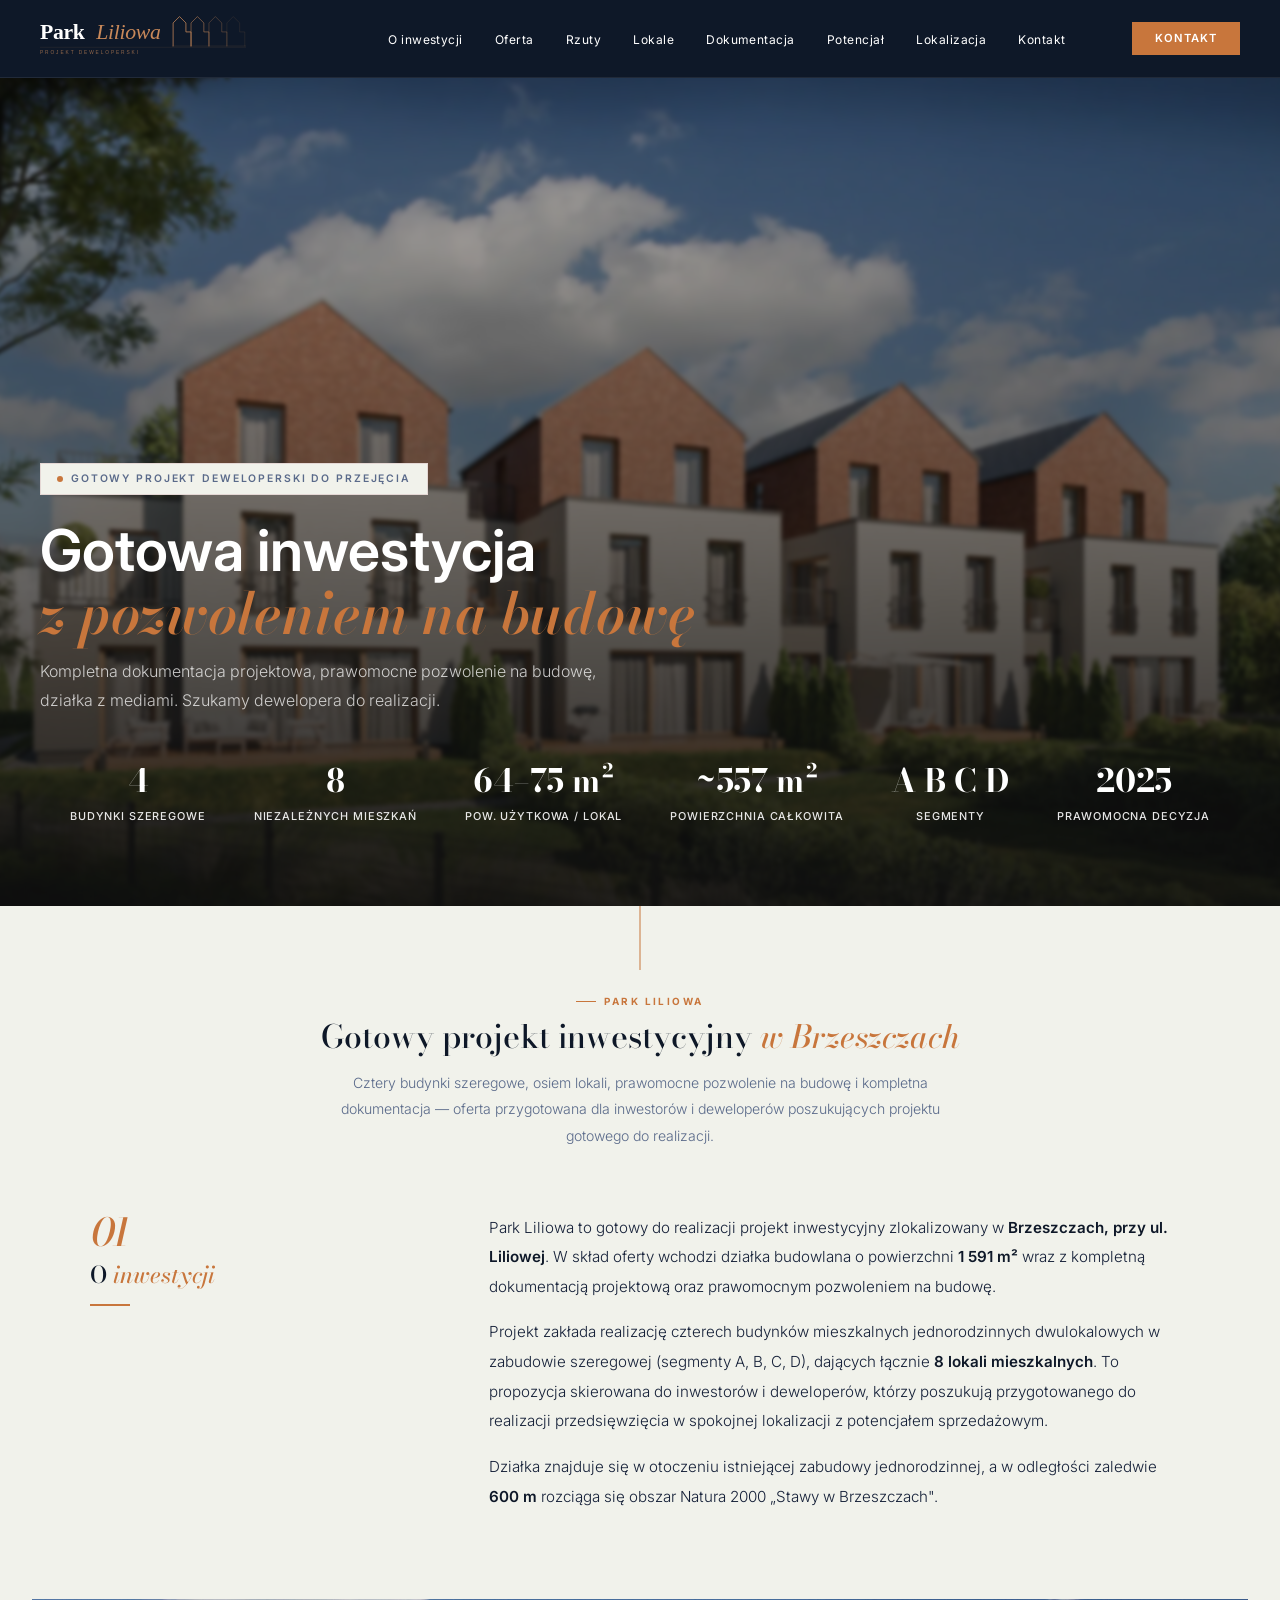
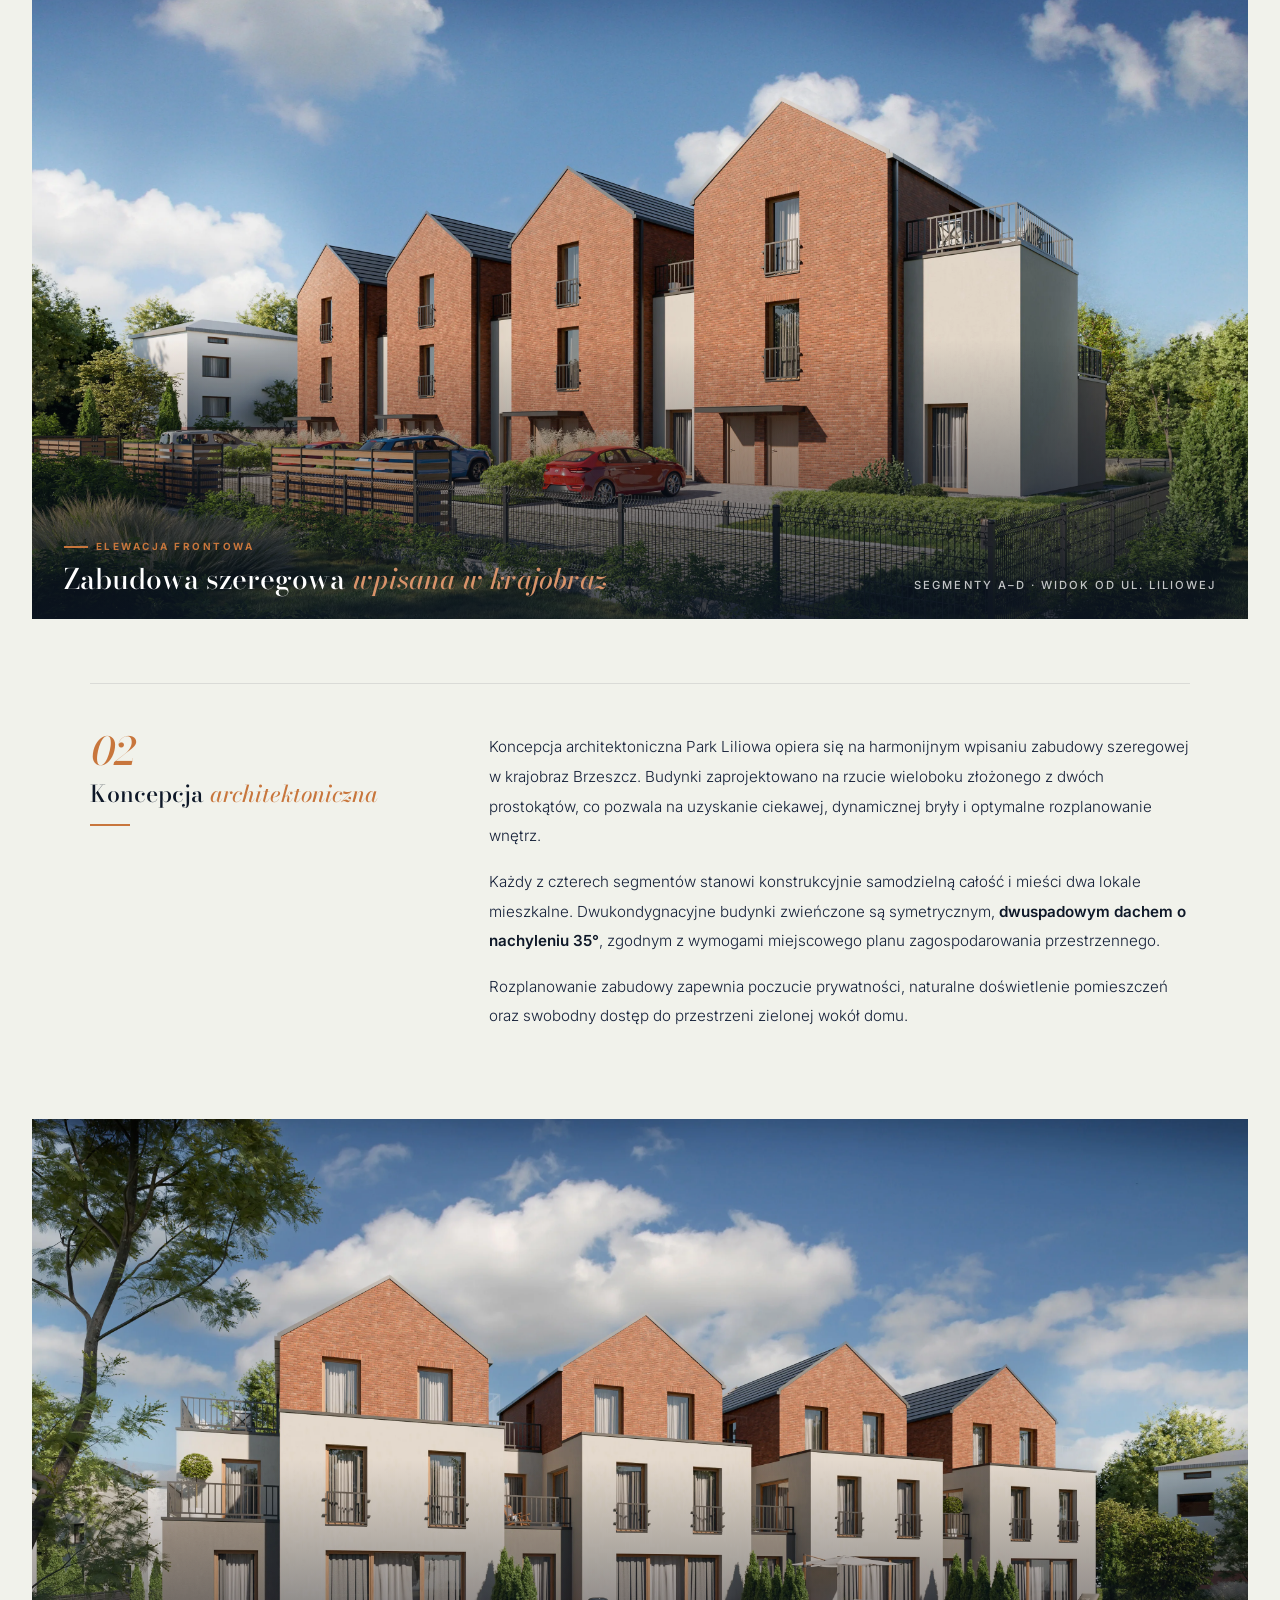
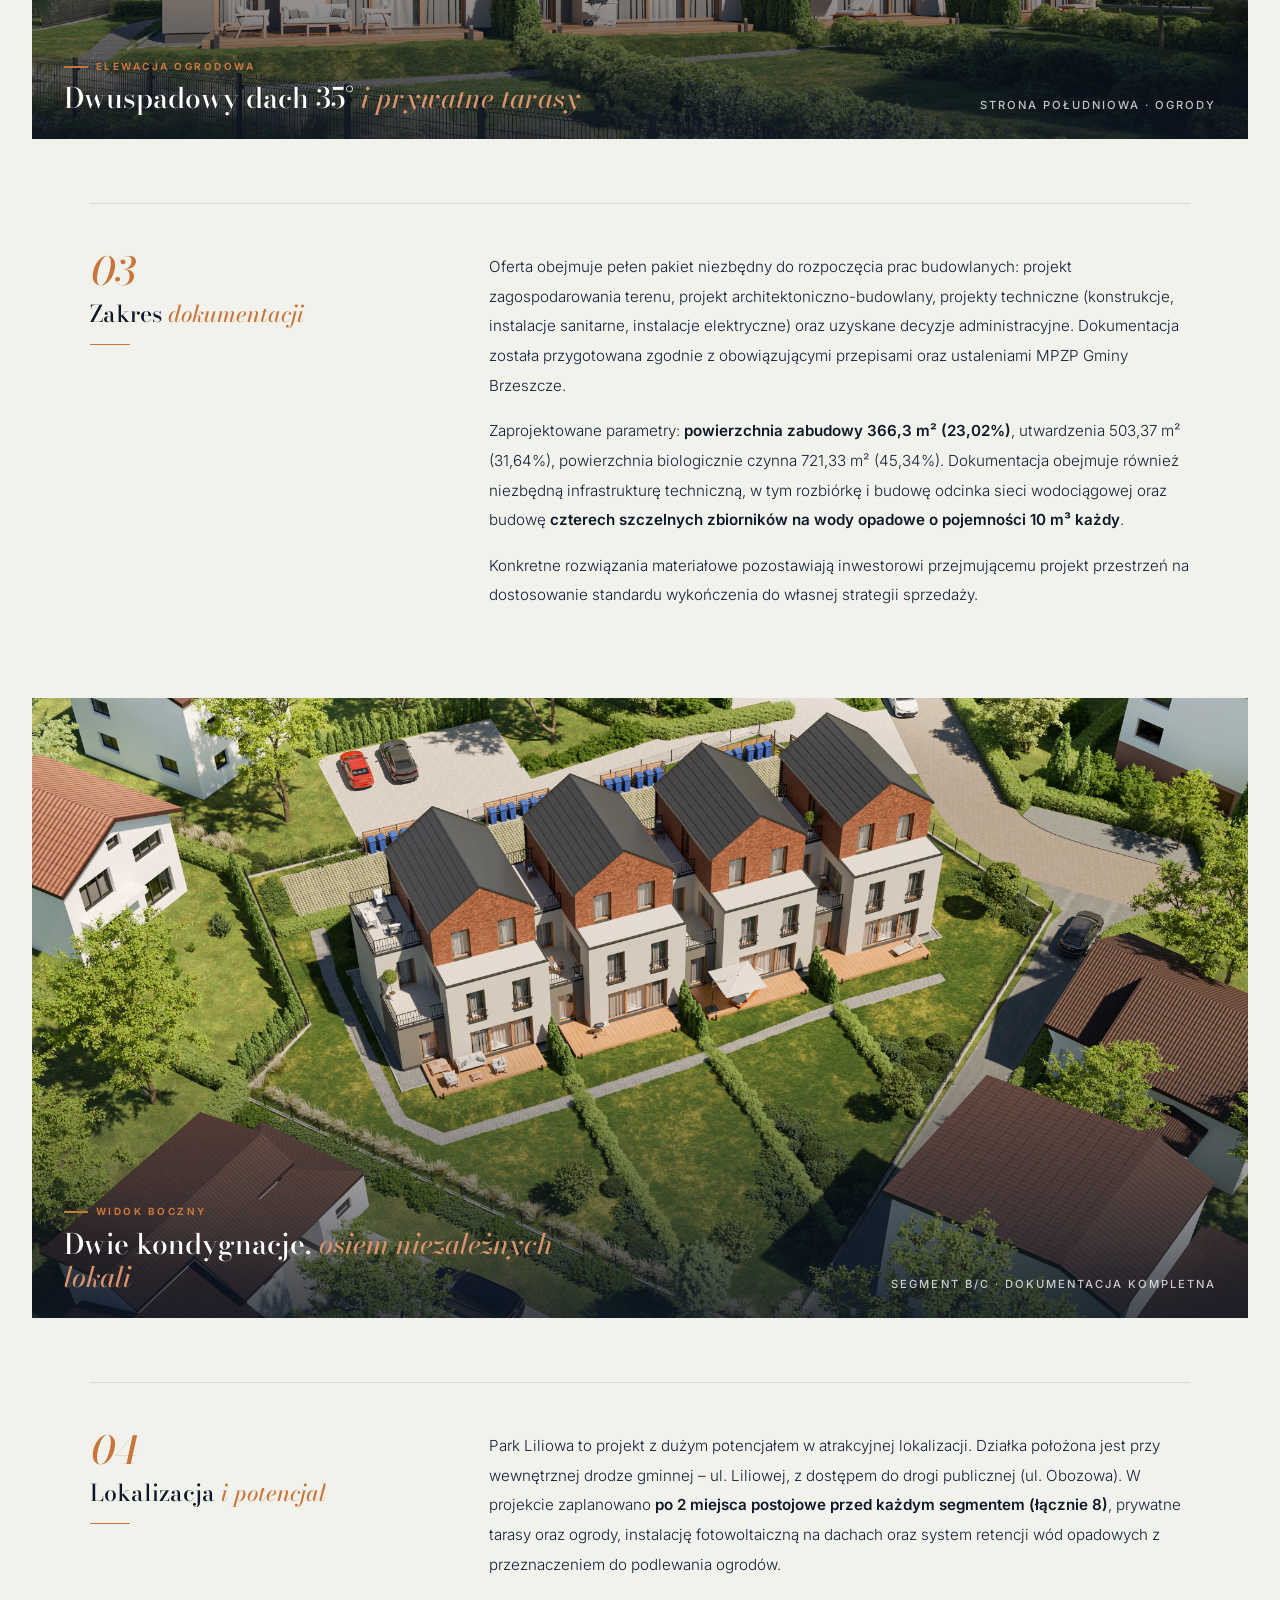
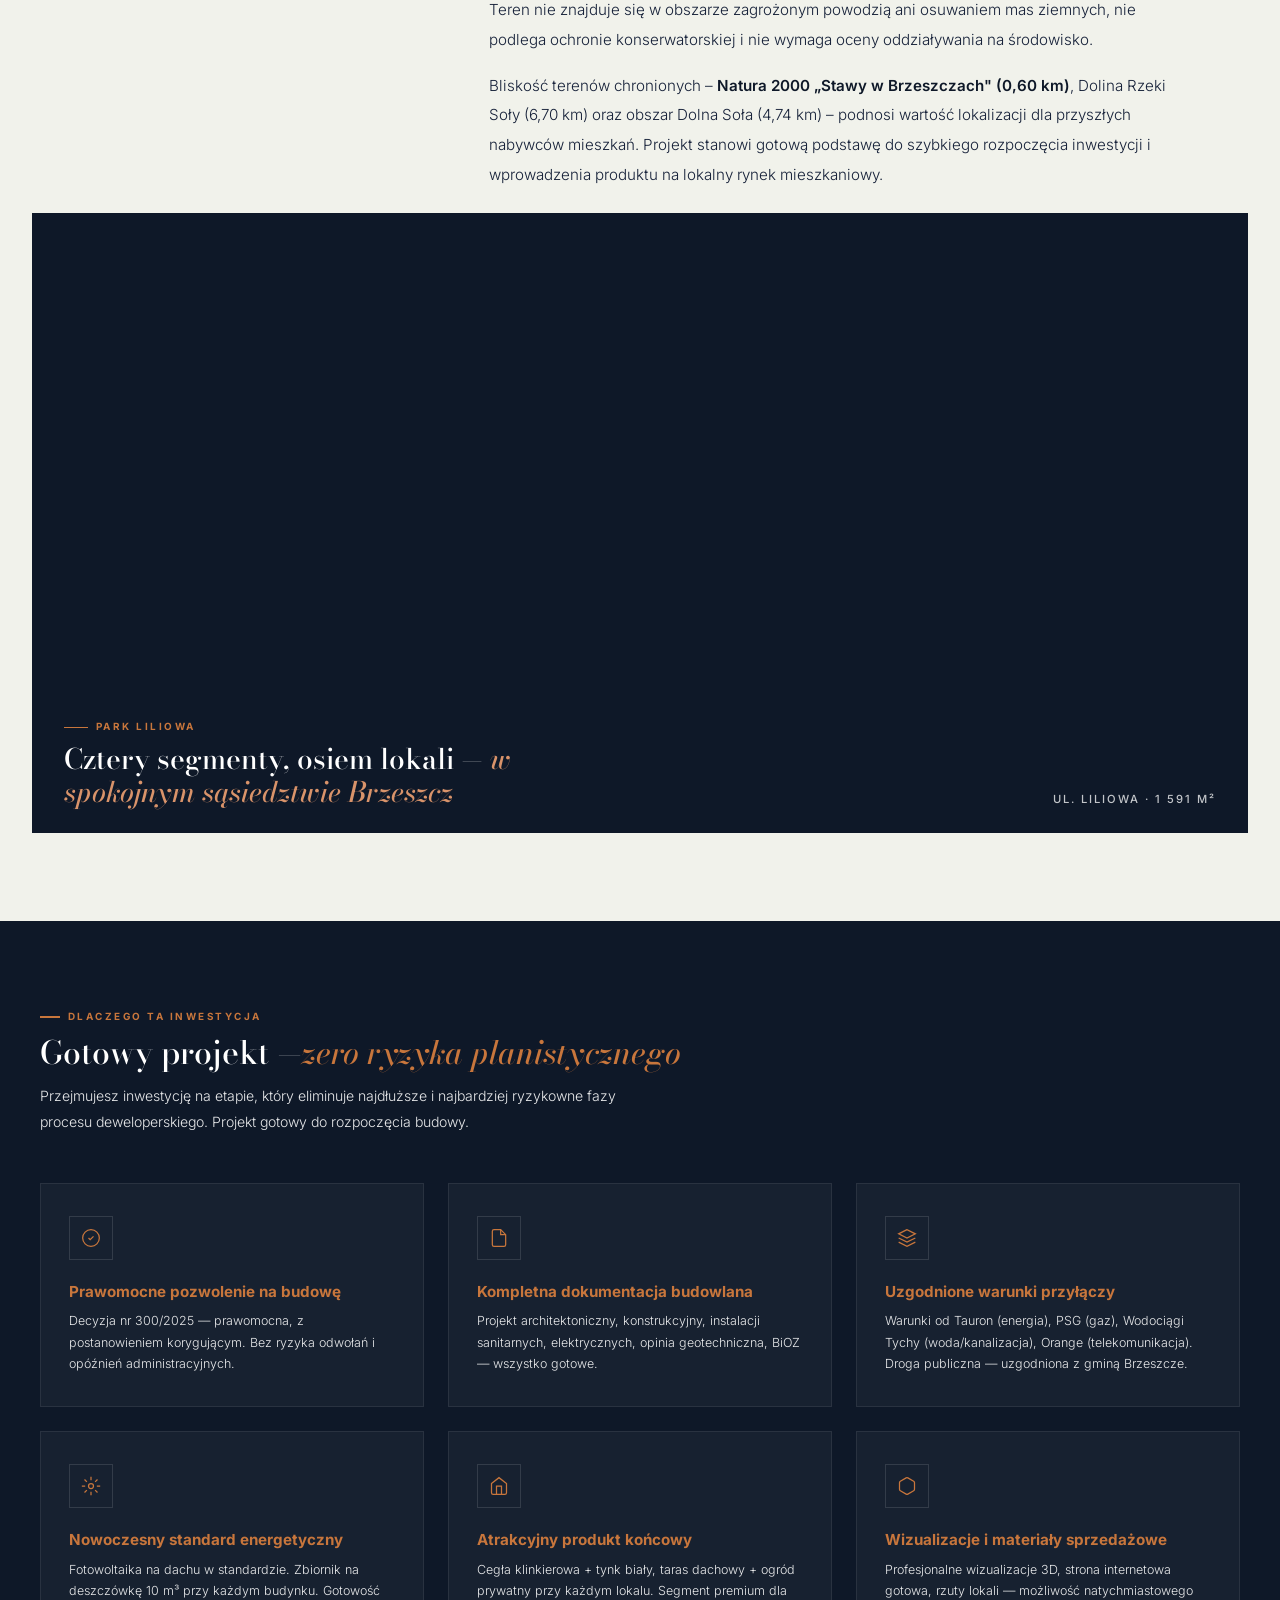
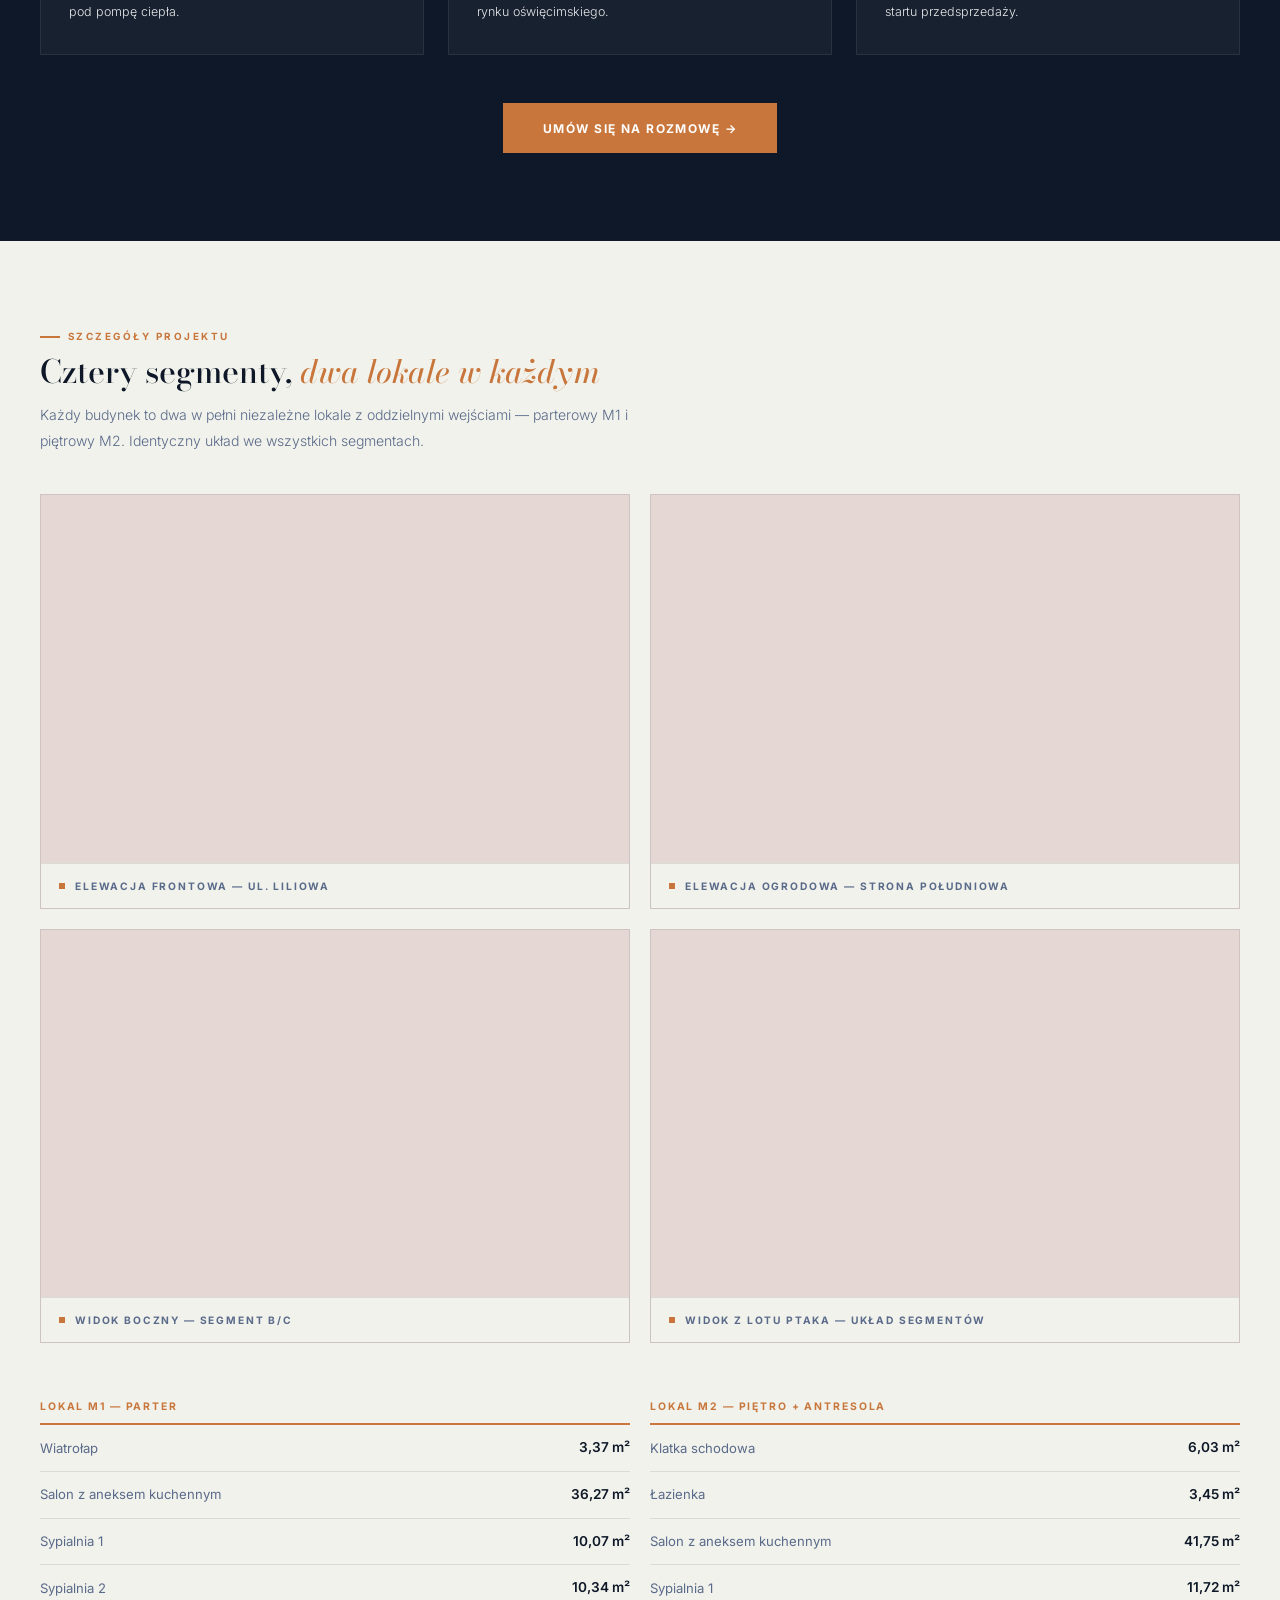
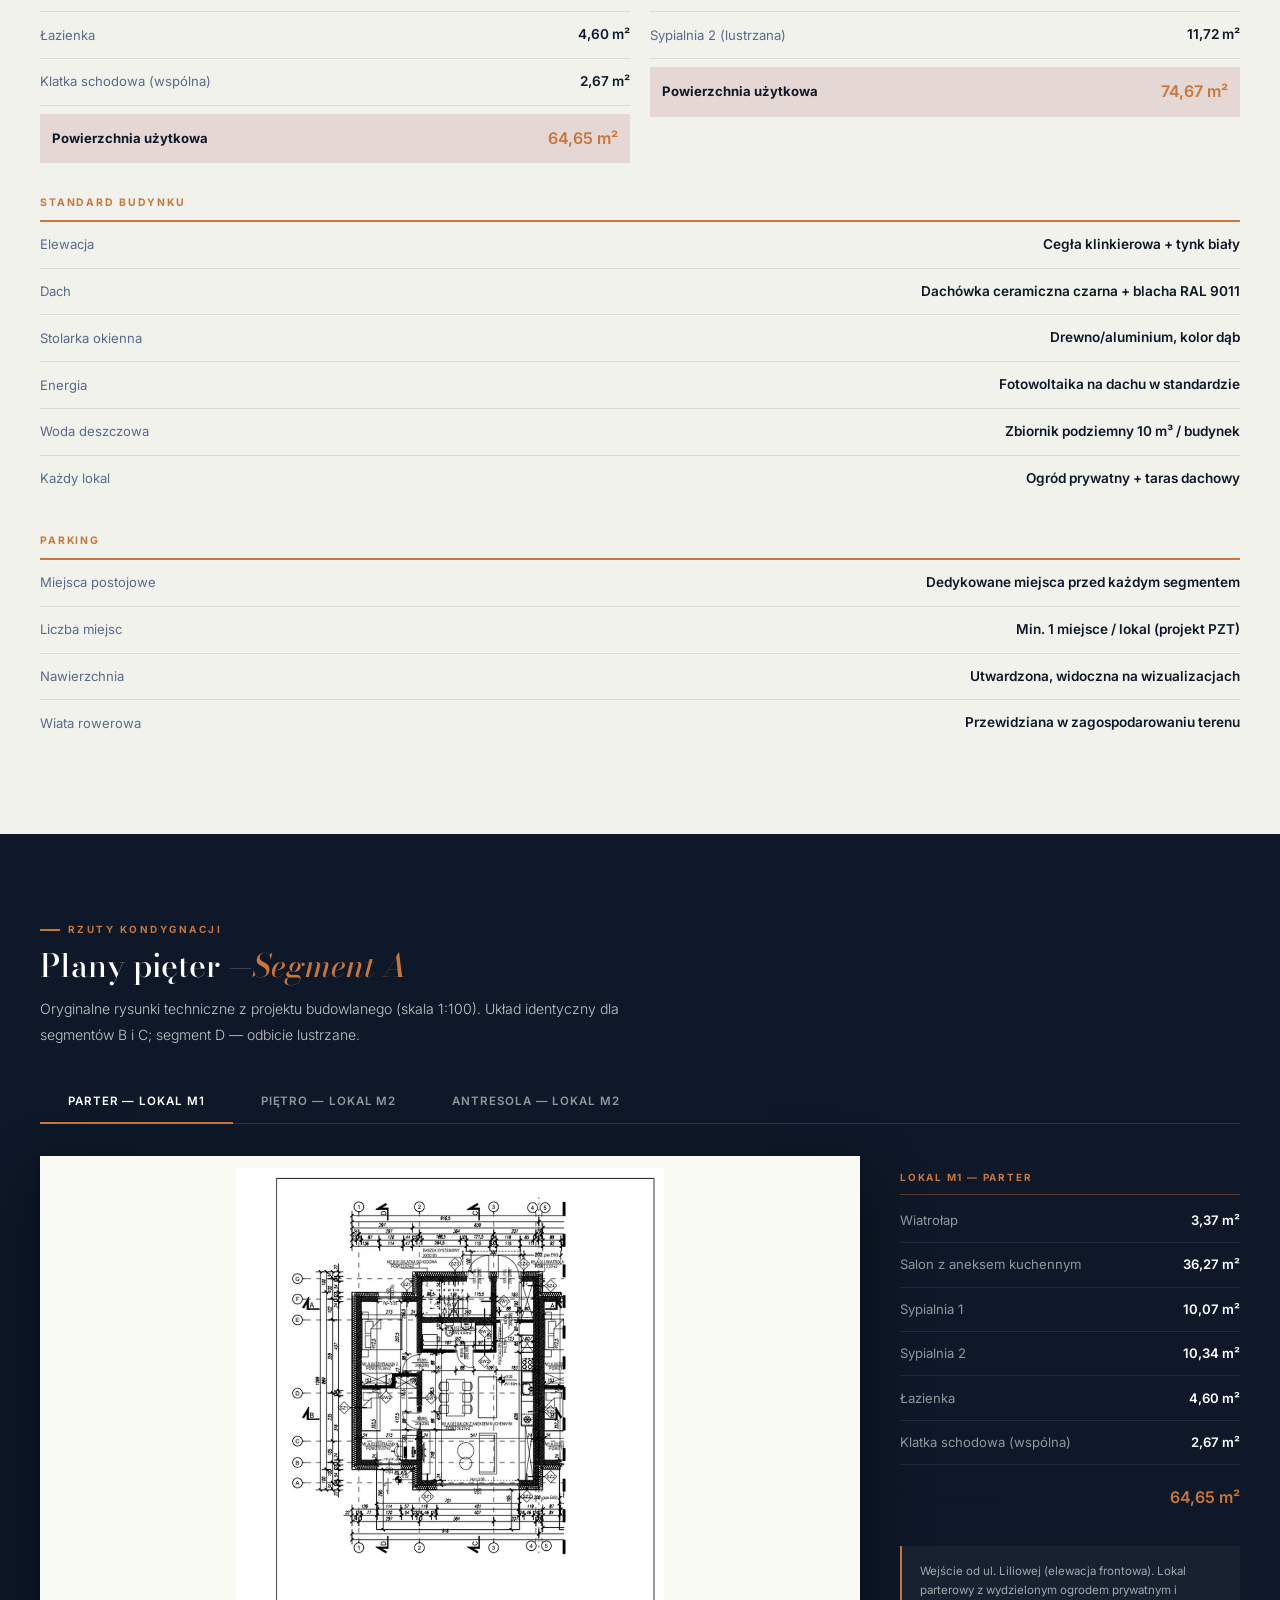
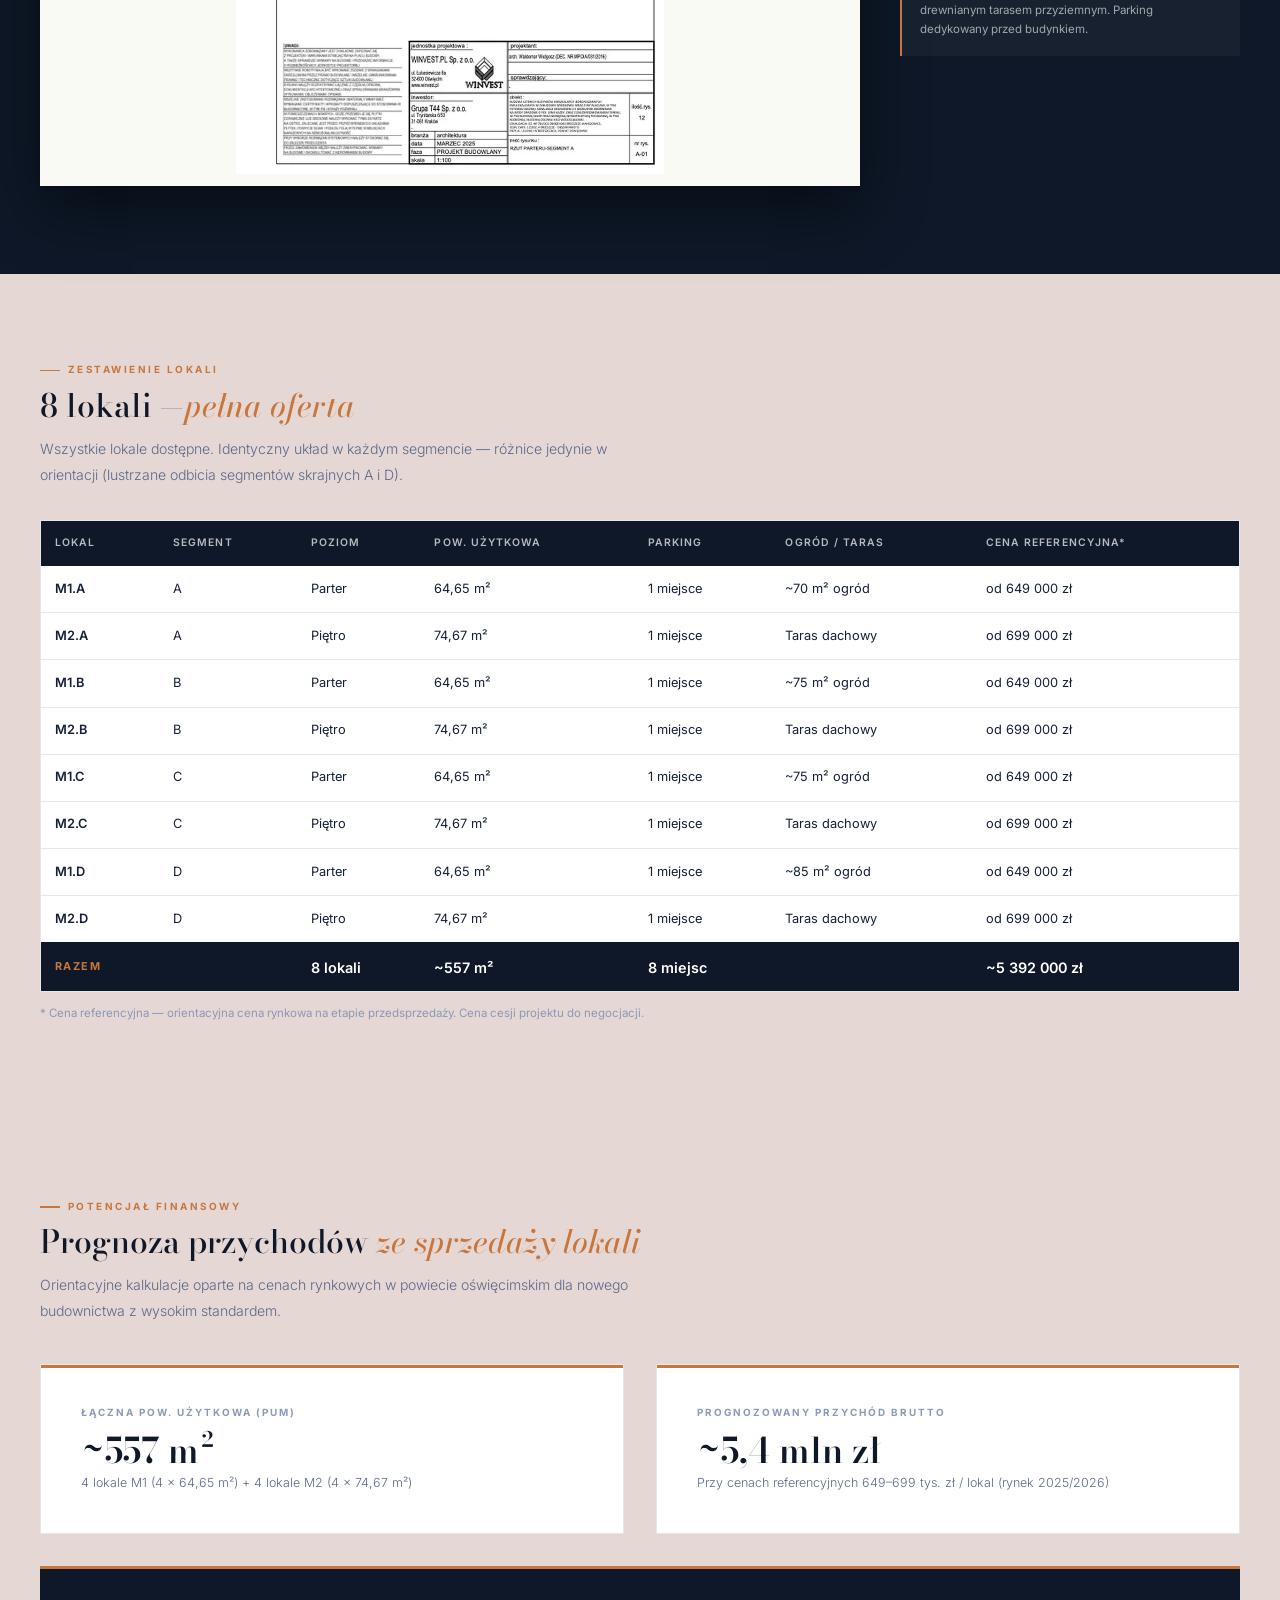
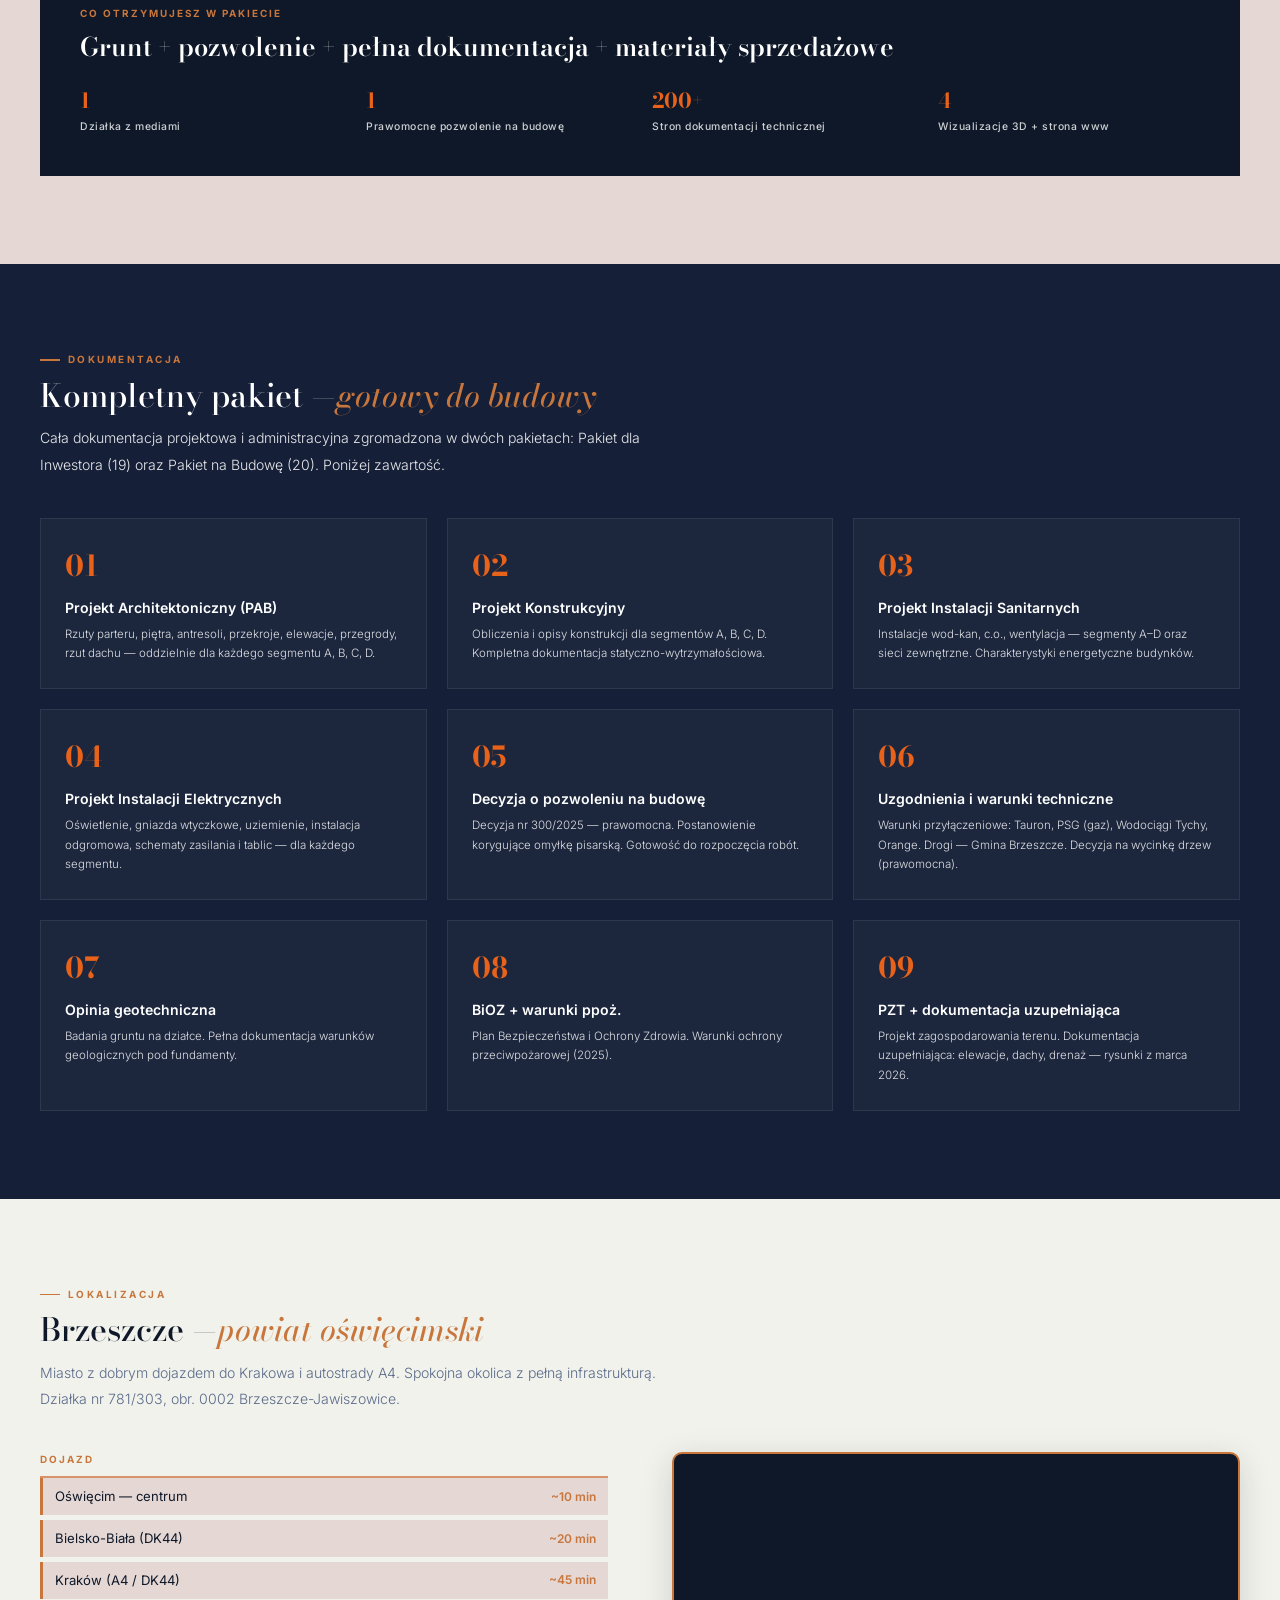
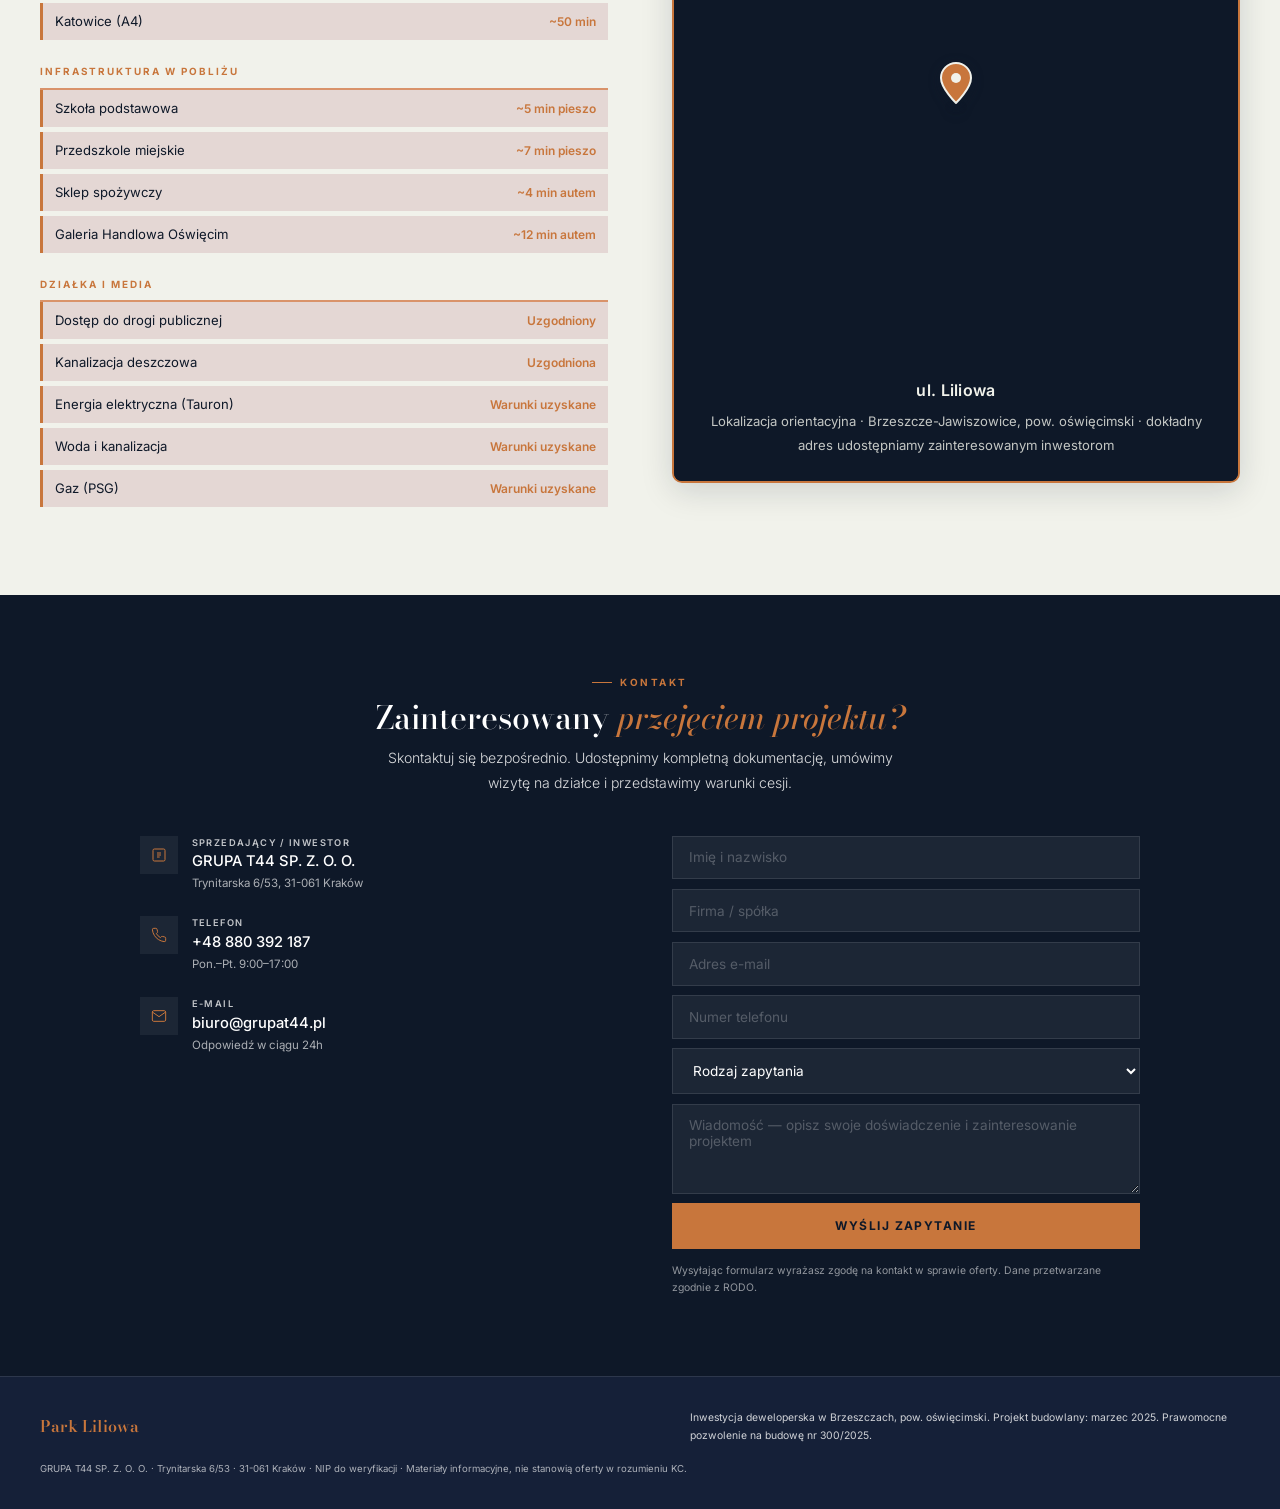
==== commit 352746af: "Update contact phone number to +48 880 392 187 Co-Authored-By: Claude Opus 4.7 <noreply@anthropic.co" ====
--- a/index.html
+++ b/index.html
@@ -380,11 +380,11 @@
       "postalCode": "31-061",
       "addressCountry": "PL"
     },
-    "telephone": "+48123456789",
+    "telephone": "+48880392187",
     "email": "biuro@grupat44.pl"
   }
 }
-</script></head><body><nav><div class="nav-in"><a href="#" class="nav-brand" aria-label="Wróć na górę strony" onclick="event.preventDefault();window.scrollTo({top:0,behavior:'smooth'});"><svg xmlns="http://www.w3.org/2000/svg" viewBox="0 0 440 75" style="height:48px;width:auto;display:block" role="img" aria-label="Park Liliowa — Projekt Deweloperski"><title>Park Liliowa</title><text x="0" y="39" font-family="Georgia, serif" font-size="34" font-weight="700" fill="#ffffff" letter-spacing="-0.5">Park</text><text x="88" y="39" font-family="Georgia, serif" font-size="34" font-weight="400" fill="#c9895a" letter-spacing="-0.5" font-style="italic">Liliowa</text><path d="M208 50 L208 14 L218 4 L228 14 L228 28 L236 28 L236 50" stroke="#c9895a" stroke-width="1.4" stroke-linejoin="round" stroke-linecap="round" fill="none" opacity="0.85"/><path d="M236 50 L236 14 L246 4 L256 14 L256 28 L264 28 L264 50" stroke="#c9895a" stroke-width="1.4" stroke-linejoin="round" stroke-linecap="round" fill="none" opacity="0.58"/><path d="M264 50 L264 14 L274 4 L284 14 L284 28 L292 28 L292 50" stroke="#c9895a" stroke-width="1.4" stroke-linejoin="round" stroke-linecap="round" fill="none" opacity="0.33"/><path d="M292 50 L292 14 L302 4 L312 14 L312 28 L320 28 L320 50" stroke="#c9895a" stroke-width="1.4" stroke-linejoin="round" stroke-linecap="round" fill="none" opacity="0.13"/><line x1="206" y1="50" x2="322" y2="50" stroke="#c9895a" stroke-width="0.6" opacity="0.3"/><line x1="0" y1="52" x2="322" y2="52" stroke="#c9895a" stroke-width="0.5" opacity="0.3"/><text x="0" y="63" font-family="Arial, sans-serif" font-size="7.5" fill="#c9895a" letter-spacing="3" opacity="0.7">PROJEKT DEWELOPERSKI</text></svg></a><ul class="nav-links"><li><a href="#o-inwestycji">O inwestycji</a></li><li><a href="#oferta">Oferta</a></li><li><a href="#rzuty">Rzuty</a></li><li><a href="#lokale">Lokale</a></li><li><a href="#dokumentacja">Dokumentacja</a></li><li><a href="#finanse">Potencjał</a></li><li><a href="#lokalizacja">Lokalizacja</a></li><li><a href="#kontakt">Kontakt</a></li></ul><button class="nav-cta" onclick="document.getElementById('kontakt').scrollIntoView({behavior:'smooth'})">Kontakt</button></div></nav><section class="hero"><div class="hero-bg" aria-hidden="true"></div><div class="hero-content"><div class="hero-badge"><div class="hero-dot"></div><span>Gotowy projekt deweloperski do przejęcia</span></div><h1>Gotowa inwestycja<br><em>z pozwoleniem na budowę</em></h1><p class="hero-sub">Kompletna dokumentacja projektowa, prawomocne pozwolenie na budowę, działka z mediami. Szukamy dewelopera do realizacji.</p><div class="hero-stats"><div class="hstat"><div class="hstat-val">4</div><div class="hstat-label">Budynki szeregowe</div></div><div class="hstat"><div class="hstat-val">8</div><div class="hstat-label">Niezależnych mieszkań</div></div><div class="hstat"><div class="hstat-val">64–75 m²</div><div class="hstat-label">Pow. użytkowa / lokal</div></div><div class="hstat"><div class="hstat-val">~557 m²</div><div class="hstat-label">Powierzchnia całkowita</div></div><div class="hstat"><div class="hstat-val">A B C D</div><div class="hstat-label">Segmenty</div></div><div class="hstat"><div class="hstat-val">2025</div><div class="hstat-label">Prawomocna decyzja</div></div></div></div></section><section class="sec story" id="o-inwestycji"><div class="si"><div class="story-intro reveal"><div class="eyebrow">Park Liliowa</div><h2 class="h2">Gotowy projekt inwestycyjny <em>w Brzeszczach</em></h2><p class="desc">Cztery budynki szeregowe, osiem lokali, prawomocne pozwolenie na budowę i kompletna dokumentacja — oferta przygotowana dla inwestorów i deweloperów poszukujących projektu gotowego do realizacji.</p></div><div class="story-blocks"><div class="story-block reveal"><div class="story-block-label"><div class="story-num">01</div><div class="story-title">O <em>inwestycji</em></div><div class="story-rule"></div></div><div class="story-body"><p>Park Liliowa to gotowy do realizacji projekt inwestycyjny zlokalizowany w <strong>Brzeszczach, przy ul. Liliowej</strong>. W skład oferty wchodzi działka budowlana o powierzchni <strong>1 591 m²</strong> wraz z kompletną dokumentacją projektową oraz prawomocnym pozwoleniem na budowę.</p><p>Projekt zakłada realizację czterech budynków mieszkalnych jednorodzinnych dwulokalowych w zabudowie szeregowej (segmenty A, B, C, D), dających łącznie <strong>8 lokali mieszkalnych</strong>. To propozycja skierowana do inwestorów i deweloperów, którzy poszukują przygotowanego do realizacji przedsięwzięcia w spokojnej lokalizacji z potencjałem sprzedażowym.</p><p>Działka znajduje się w otoczeniu istniejącej zabudowy jednorodzinnej, a w odległości zaledwie <strong>600 m</strong> rozciąga się obszar Natura 2000 „Stawy w Brzeszczach".</p></div></div><div class="story-break reveal"><div class="story-break-inner"><figure><img src="assets/images/viz-01.webp" srcset="assets/images/viz-01-400w.webp 400w, assets/images/viz-01-800w.webp 800w, assets/images/viz-01-1200w.webp 1200w, assets/images/viz-01.webp 1920w" sizes="100vw" loading="lazy" decoding="async" alt="Park Liliowa — elewacja frontowa"><figcaption><div><div class="story-break-label">Elewacja frontowa</div><div class="story-break-title">Zabudowa szeregowa <em>wpisana w krajobraz</em></div></div><div class="story-break-meta">Segmenty A–D · widok od ul. Liliowej</div></figcaption></figure></div></div><div class="story-block reveal"><div class="story-block-label"><div class="story-num">02</div><div class="story-title">Koncepcja <em>architektoniczna</em></div><div class="story-rule"></div></div><div class="story-body"><p>Koncepcja architektoniczna Park Liliowa opiera się na harmonijnym wpisaniu zabudowy szeregowej w krajobraz Brzeszcz. Budynki zaprojektowano na rzucie wieloboku złożonego z dwóch prostokątów, co pozwala na uzyskanie ciekawej, dynamicznej bryły i optymalne rozplanowanie wnętrz.</p><p>Każdy z czterech segmentów stanowi konstrukcyjnie samodzielną całość i mieści dwa lokale mieszkalne. Dwukondygnacyjne budynki zwieńczone są symetrycznym, <strong>dwuspadowym dachem o nachyleniu 35°</strong>, zgodnym z wymogami miejscowego planu zagospodarowania przestrzennego.</p><p>Rozplanowanie zabudowy zapewnia poczucie prywatności, naturalne doświetlenie pomieszczeń oraz swobodny dostęp do przestrzeni zielonej wokół domu.</p></div></div><div class="story-break reveal"><div class="story-break-inner"><figure><img src="assets/images/viz-02.webp" srcset="assets/images/viz-02-400w.webp 400w, assets/images/viz-02-800w.webp 800w, assets/images/viz-02-1200w.webp 1200w, assets/images/viz-02.webp 1920w" sizes="100vw" loading="lazy" decoding="async" alt="Park Liliowa — elewacja ogrodowa"><figcaption><div><div class="story-break-label">Elewacja ogrodowa</div><div class="story-break-title">Dwuspadowy dach 35° <em>i prywatne tarasy</em></div></div><div class="story-break-meta">Strona południowa · ogrody</div></figcaption></figure></div></div><div class="story-block reveal"><div class="story-block-label"><div class="story-num">03</div><div class="story-title">Zakres <em>dokumentacji</em></div><div class="story-rule"></div></div><div class="story-body"><p>Oferta obejmuje pełen pakiet niezbędny do rozpoczęcia prac budowlanych: projekt zagospodarowania terenu, projekt architektoniczno-budowlany, projekty techniczne (konstrukcje, instalacje sanitarne, instalacje elektryczne) oraz uzyskane decyzje administracyjne. Dokumentacja została przygotowana zgodnie z obowiązującymi przepisami oraz ustaleniami MPZP Gminy Brzeszcze.</p><p>Zaprojektowane parametry: <strong>powierzchnia zabudowy 366,3 m² (23,02%)</strong>, utwardzenia 503,37 m² (31,64%), powierzchnia biologicznie czynna 721,33 m² (45,34%). Dokumentacja obejmuje również niezbędną infrastrukturę techniczną, w tym rozbiórkę i budowę odcinka sieci wodociągowej oraz budowę <strong>czterech szczelnych zbiorników na wody opadowe o pojemności 10 m³ każdy</strong>.</p><p>Konkretne rozwiązania materiałowe pozostawiają inwestorowi przejmującemu projekt przestrzeń na dostosowanie standardu wykończenia do własnej strategii sprzedaży.</p></div></div><div class="story-break reveal"><div class="story-break-inner"><figure><img src="assets/images/viz-3B.webp" srcset="assets/images/viz-3B-400w.webp 400w, assets/images/viz-3B-800w.webp 800w, assets/images/viz-3B-1200w.webp 1200w, assets/images/viz-3B.webp 1920w" sizes="100vw" loading="lazy" decoding="async" alt="Park Liliowa — widok boczny"><figcaption><div><div class="story-break-label">Widok boczny</div><div class="story-break-title">Dwie kondygnacje, <em>osiem niezależnych lokali</em></div></div><div class="story-break-meta">Segment B/C · dokumentacja kompletna</div></figcaption></figure></div></div><div class="story-block reveal"><div class="story-block-label"><div class="story-num">04</div><div class="story-title">Lokalizacja <em>i potencjał</em></div><div class="story-rule"></div></div><div class="story-body"><p>Park Liliowa to projekt z dużym potencjałem w atrakcyjnej lokalizacji. Działka położona jest przy wewnętrznej drodze gminnej – ul. Liliowej, z dostępem do drogi publicznej (ul. Obozowa). W projekcie zaplanowano <strong>po 2 miejsca postojowe przed każdym segmentem (łącznie 8)</strong>, prywatne tarasy oraz ogrody, instalację fotowoltaiczną na dachach oraz system retencji wód opadowych z przeznaczeniem do podlewania ogrodów.</p><p>Teren nie znajduje się w obszarze zagrożonym powodzią ani osuwaniem mas ziemnych, nie podlega ochronie konserwatorskiej i nie wymaga oceny oddziaływania na środowisko.</p><p>Bliskość terenów chronionych – <strong>Natura 2000 „Stawy w Brzeszczach" (0,60 km)</strong>, Dolina Rzeki Soły (6,70 km) oraz obszar Dolna Soła (4,74 km) – podnosi wartość lokalizacji dla przyszłych nabywców mieszkań. Projekt stanowi gotową podstawę do szybkiego rozpoczęcia inwestycji i wprowadzenia produktu na lokalny rynek mieszkaniowy.</p></div></div></div><div class="story-break reveal" aria-hidden="false"><div class="story-break-inner"><figure><img src="assets/images/viz-04.webp" srcset="assets/images/viz-04-400w.webp 400w, assets/images/viz-04-800w.webp 800w, assets/images/viz-04-1200w.webp 1200w, assets/images/viz-04.webp 1920w" sizes="100vw" loading="lazy" decoding="async" alt="Park Liliowa — widok z lotu ptaka"><figcaption><div><div class="story-break-label">Park Liliowa</div><div class="story-break-title">Cztery segmenty, osiem lokali — <em>w spokojnym sąsiedztwie Brzeszcz</em></div></div><div class="story-break-meta">ul. Liliowa · 1 591 m²</div></figcaption></figure></div></div></div></section><section class="sec value" id="oferta"><div class="si"><div class="eyebrow">Dlaczego ta inwestycja</div><h2 class="h2">Gotowy projekt —<em>zero ryzyka planistycznego</em></h2><p class="desc">Przejmujesz inwestycję na etapie, który eliminuje najdłuższe i najbardziej ryzykowne fazy procesu deweloperskiego. Projekt gotowy do rozpoczęcia budowy.</p><div class="val-grid reveal stagger"><div class="val-card"><div class="val-icon"><svg viewBox="0 0 24 24" fill="none" stroke-width="1.5"><path d="M9 12l2 2 4-4"/><path d="M12 22c5.523 0 10-4.477 10-10S17.523 2 12 2 2 6.477 2 12s4.477 10 10 10z"/></svg></div><div class="val-title">Prawomocne pozwolenie na budowę</div><div class="val-desc">Decyzja nr 300/2025 — prawomocna, z postanowieniem korygującym. Bez ryzyka odwołań i opóźnień administracyjnych.</div></div><div class="val-card"><div class="val-icon"><svg viewBox="0 0 24 24" fill="none" stroke-width="1.5"><path d="M14 2H6a2 2 0 00-2 2v16a2 2 0 002 2h12a2 2 0 002-2V8z"/><polyline points="14 2 14 8 20 8"/></svg></div><div class="val-title">Kompletna dokumentacja budowlana</div><div class="val-desc">Projekt architektoniczny, konstrukcyjny, instalacji sanitarnych, elektrycznych, opinia geotechniczna, BiOZ — wszystko gotowe.</div></div><div class="val-card"><div class="val-icon"><svg viewBox="0 0 24 24" fill="none" stroke-width="1.5"><path d="M12 2L2 7l10 5 10-5-10-5z"/><path d="M2 17l10 5 10-5"/><path d="M2 12l10 5 10-5"/></svg></div><div class="val-title">Uzgodnione warunki przyłączy</div><div class="val-desc">Warunki od Tauron (energia), PSG (gaz), Wodociągi Tychy (woda/kanalizacja), Orange (telekomunikacja). Droga publiczna — uzgodniona z gminą Brzeszcze.</div></div><div class="val-card"><div class="val-icon"><svg viewBox="0 0 24 24" fill="none" stroke-width="1.5"><circle cx="12" cy="12" r="3"/><path d="M12 1v4M12 19v4M4.22 4.22l2.83 2.83M16.95 16.95l2.83 2.83M1 12h4M19 12h4M4.22 19.78l2.83-2.83M16.95 7.05l2.83-2.83"/></svg></div><div class="val-title">Nowoczesny standard energetyczny</div><div class="val-desc">Fotowoltaika na dachu w standardzie. Zbiornik na deszczówkę 10 m³ przy każdym budynku. Gotowość pod pompę ciepła.</div></div><div class="val-card"><div class="val-icon"><svg viewBox="0 0 24 24" fill="none" stroke-width="1.5"><path d="M3 9l9-7 9 7v11a2 2 0 01-2 2H5a2 2 0 01-2-2z"/><polyline points="9 22 9 12 15 12 15 22"/></svg></div><div class="val-title">Atrakcyjny produkt końcowy</div><div class="val-desc">Cegła klinkierowa + tynk biały, taras dachowy + ogród prywatny przy każdym lokalu. Segment premium dla rynku oświęcimskiego.</div></div><div class="val-card"><div class="val-icon"><svg viewBox="0 0 24 24" fill="none" stroke-width="1.5"><path d="M21 16V8a2 2 0 00-1-1.73l-7-4a2 2 0 00-2 0l-7 4A2 2 0 003 8v8a2 2 0 001 1.73l7 4a2 2 0 002 0l7-4A2 2 0 0021 16z"/></svg></div><div class="val-title">Wizualizacje i materiały sprzedażowe</div><div class="val-desc">Profesjonalne wizualizacje 3D, strona internetowa gotowa, rzuty lokali — możliwość natychmiastowego startu przedsprzedaży.</div></div></div><div style="text-align:center;margin-top:3rem"><a href="#kontakt" class="val-cta">Umów się na rozmowę →</a></div></div></section><section class="sec" id="projekt"><div class="si"><div class="eyebrow">Szczegóły projektu</div><h2 class="h2">Cztery segmenty, <em>dwa lokale w każdym</em></h2><p class="desc">Każdy budynek to dwa w pełni niezależne lokale z oddzielnymi wejściami — parterowy M1 i piętrowy M2. Identyczny układ we wszystkich segmentach.</p><div class="gallery reveal"><div class="gal-item"><img src="assets/images/viz-01.webp" srcset="assets/images/viz-01-400w.webp 400w, assets/images/viz-01-800w.webp 800w, assets/images/viz-01-1200w.webp 1200w, assets/images/viz-01.webp 1920w" sizes="(max-width: 600px) 100vw, (max-width: 1200px) 50vw, 800px" loading="lazy" decoding="async" alt="Elewacja frontowa"><div class="gal-label">Elewacja frontowa — ul. Liliowa</div></div><div class="gal-item"><img src="assets/images/viz-02.webp" srcset="assets/images/viz-02-400w.webp 400w, assets/images/viz-02-800w.webp 800w, assets/images/viz-02-1200w.webp 1200w, assets/images/viz-02.webp 1920w" sizes="(max-width: 600px) 100vw, (max-width: 1200px) 50vw, 800px" loading="lazy" decoding="async" alt="Elewacja ogrodowa"><div class="gal-label">Elewacja ogrodowa — strona południowa</div></div><div class="gal-item"><img src="assets/images/viz-3B.webp" srcset="assets/images/viz-3B-400w.webp 400w, assets/images/viz-3B-800w.webp 800w, assets/images/viz-3B-1200w.webp 1200w, assets/images/viz-3B.webp 1920w" sizes="(max-width: 600px) 100vw, (max-width: 1200px) 50vw, 800px" loading="lazy" decoding="async" alt="Widok boczny"><div class="gal-label">Widok boczny — segment B/C</div></div><div class="gal-item"><img src="assets/images/viz-04.webp" srcset="assets/images/viz-04-400w.webp 400w, assets/images/viz-04-800w.webp 800w, assets/images/viz-04-1200w.webp 1200w, assets/images/viz-04.webp 1920w" sizes="(max-width: 600px) 100vw, (max-width: 1200px) 50vw, 800px" loading="lazy" decoding="async" alt="Widok z lotu ptaka"><div class="gal-label">Widok z lotu ptaka — układ segmentów</div></div></div><div class="reveal" style="margin-top:2.5rem"><div style="display:grid;grid-template-columns:1fr 1fr;gap:1.25rem"><div><div class="spec-section" style="margin-top:0">Lokal M1 — Parter</div><div class="spec-list"><div class="spec-row"><span class="spec-key">Wiatrołap</span><span class="spec-val">3,37 m²</span></div><div class="spec-row"><span class="spec-key">Salon z aneksem kuchennym</span><span class="spec-val">36,27 m²</span></div><div class="spec-row"><span class="spec-key">Sypialnia 1</span><span class="spec-val">10,07 m²</span></div><div class="spec-row"><span class="spec-key">Sypialnia 2</span><span class="spec-val">10,34 m²</span></div><div class="spec-row"><span class="spec-key">Łazienka</span><span class="spec-val">4,60 m²</span></div><div class="spec-row"><span class="spec-key">Klatka schodowa (wspólna)</span><span class="spec-val">2,67 m²</span></div><div class="spec-row" style="background:var(--bg2);padding:0.75rem;margin-top:0.5rem"><span class="spec-key" style="font-weight:700;color:var(--ink)">Powierzchnia użytkowa</span><span class="spec-val" style="font-size:1rem;color:var(--gold)">64,65 m²</span></div></div></div><div><div class="spec-section" style="margin-top:0">Lokal M2 — Piętro + antresola</div><div class="spec-list"><div class="spec-row"><span class="spec-key">Klatka schodowa</span><span class="spec-val">6,03 m²</span></div><div class="spec-row"><span class="spec-key">Łazienka</span><span class="spec-val">3,45 m²</span></div><div class="spec-row"><span class="spec-key">Salon z aneksem kuchennym</span><span class="spec-val">41,75 m²</span></div><div class="spec-row"><span class="spec-key">Sypialnia 1</span><span class="spec-val">11,72 m²</span></div><div class="spec-row"><span class="spec-key">Sypialnia 2 (lustrzana)</span><span class="spec-val">11,72 m²</span></div><div class="spec-row" style="background:var(--bg2);padding:0.75rem;margin-top:0.5rem"><span class="spec-key" style="font-weight:700;color:var(--ink)">Powierzchnia użytkowa</span><span class="spec-val" style="font-size:1rem;color:var(--gold)">74,67 m²</span></div></div></div></div><div class="spec-section">Standard budynku</div><div class="spec-list"><div class="spec-row"><span class="spec-key">Elewacja</span><span class="spec-val">Cegła klinkierowa + tynk biały</span></div><div class="spec-row"><span class="spec-key">Dach</span><span class="spec-val">Dachówka ceramiczna czarna + blacha RAL 9011</span></div><div class="spec-row"><span class="spec-key">Stolarka okienna</span><span class="spec-val">Drewno/aluminium, kolor dąb</span></div><div class="spec-row"><span class="spec-key">Energia</span><span class="spec-val">Fotowoltaika na dachu w standardzie</span></div><div class="spec-row"><span class="spec-key">Woda deszczowa</span><span class="spec-val">Zbiornik podziemny 10 m³ / budynek</span></div><div class="spec-row"><span class="spec-key">Każdy lokal</span><span class="spec-val">Ogród prywatny + taras dachowy</span></div></div><div class="spec-section">Parking</div><div class="spec-list"><div class="spec-row"><span class="spec-key">Miejsca postojowe</span><span class="spec-val">Dedykowane miejsca przed każdym segmentem</span></div><div class="spec-row"><span class="spec-key">Liczba miejsc</span><span class="spec-val">Min. 1 miejsce / lokal (projekt PZT)</span></div><div class="spec-row"><span class="spec-key">Nawierzchnia</span><span class="spec-val">Utwardzona, widoczna na wizualizacjach</span></div><div class="spec-row"><span class="spec-key">Wiata rowerowa</span><span class="spec-val">Przewidziana w zagospodarowaniu terenu</span></div></div></div></div></section><section class="sec plans-sec" id="rzuty"><div class="si"><div class="eyebrow">Rzuty kondygnacji</div><h2 class="h2">Plany pięter —<em>Segment A</em></h2><p class="desc">Oryginalne rysunki techniczne z projektu budowlanego (skala 1:100). Układ identyczny dla segmentów B i C; segment D — odbicie lustrzane.</p><div class="plan-tabs"><button class="plan-tab on" onclick="showPlan('parter',this)">Parter — Lokal M1</button><button class="plan-tab" onclick="showPlan('pietro',this)">Piętro — Lokal M2</button><button class="plan-tab" onclick="showPlan('antresola',this)">Antresola — Lokal M2</button></div><div class="plan-pane on" id="plan-parter"><div class="plan-embed"><img src="assets/images/image-6.webp" srcset="assets/images/image-6-400w.webp 400w, assets/images/image-6-800w.webp 800w, assets/images/image-6.webp 989w" sizes="(max-width: 600px) 100vw, (max-width: 1200px) 50vw, 800px" width="989" height="1400" loading="lazy" decoding="async" alt="Rzut parteru — Segment A"></div><div><div class="plan-meta"><div class="plan-meta-title">Lokal M1 — Parter</div><div class="plan-meta-row"><span class="plan-meta-key">Wiatrołap</span><span class="plan-meta-val">3,37 m²</span></div><div class="plan-meta-row"><span class="plan-meta-key">Salon z aneksem kuchennym</span><span class="plan-meta-val">36,27 m²</span></div><div class="plan-meta-row"><span class="plan-meta-key">Sypialnia 1</span><span class="plan-meta-val">10,07 m²</span></div><div class="plan-meta-row"><span class="plan-meta-key">Sypialnia 2</span><span class="plan-meta-val">10,34 m²</span></div><div class="plan-meta-row"><span class="plan-meta-key">Łazienka</span><span class="plan-meta-val">4,60 m²</span></div><div class="plan-meta-row"><span class="plan-meta-key">Klatka schodowa (wspólna)</span><span class="plan-meta-val">2,67 m²</span></div><div class="plan-meta-row" style="border-top:2px solid var(--line);margin-top:0.25rem;padding-top:0.85rem"><span class="plan-meta-key" style="font-weight:700;color:var(--ink)">Pow. użytkowa</span><span class="plan-meta-val" style="font-size:1rem;color:var(--gold)">64,65 m²</span></div></div><div class="plan-note">Wejście od ul. Liliowej (elewacja frontowa). Lokal parterowy z wydzielonym ogrodem prywatnym i drewnianym tarasem przyziemnym. Parking dedykowany przed budynkiem.</div></div></div><div class="plan-pane" id="plan-pietro"><div class="plan-embed"><img src="assets/images/image-7.webp" srcset="assets/images/image-7-400w.webp 400w, assets/images/image-7-800w.webp 800w, assets/images/image-7.webp 989w" sizes="(max-width: 600px) 100vw, (max-width: 1200px) 50vw, 800px" width="989" height="1400" loading="lazy" decoding="async" alt="Rzut piętra — Segment A"></div><div><div class="plan-meta"><div class="plan-meta-title">Lokal M2 — Piętro</div><div class="plan-meta-row"><span class="plan-meta-key">Klatka schodowa</span><span class="plan-meta-val">6,03 m²</span></div><div class="plan-meta-row"><span class="plan-meta-key">Łazienka</span><span class="plan-meta-val">3,45 m²</span></div><div class="plan-meta-row"><span class="plan-meta-key">Salon z aneksem kuchennym</span><span class="plan-meta-val">41,75 m²</span></div><div class="plan-meta-row"><span class="plan-meta-key">Sypialnia 1</span><span class="plan-meta-val">11,72 m²</span></div><div class="plan-meta-row"><span class="plan-meta-key">Sypialnia 2 (lustrzana)</span><span class="plan-meta-val">11,72 m²</span></div><div class="plan-meta-row" style="border-top:2px solid var(--line);margin-top:0.25rem;padding-top:0.85rem"><span class="plan-meta-key" style="font-weight:700;color:var(--ink)">Pow. użytkowa</span><span class="plan-meta-val" style="font-size:1rem;color:var(--gold)">74,67 m²</span></div></div><div class="plan-note">Wejście z klatki schodowej. Otwarta przestrzeń dzienna na piętrze z dostępem na antresolę. Lokal piętrowy z tarasem dachowym i widokiem na okolicę.</div></div></div><div class="plan-pane" id="plan-antresola"><div class="plan-embed"><img src="assets/images/image-8.webp" srcset="assets/images/image-8-400w.webp 400w, assets/images/image-8-800w.webp 800w, assets/images/image-8.webp 989w" sizes="(max-width: 600px) 100vw, (max-width: 1200px) 50vw, 800px" width="989" height="1400" loading="lazy" decoding="async" alt="Rzut antresoli — Segment A"></div><div><div class="plan-meta"><div class="plan-meta-title">Lokal M2 — Antresola / taras dachowy</div><div class="plan-meta-row"><span class="plan-meta-key">Poziom</span><span class="plan-meta-val">Antresola nad salonem</span></div><div class="plan-meta-row"><span class="plan-meta-key">Taras dachowy</span><span class="plan-meta-val">Dostęp z antresoli</span></div><div class="plan-meta-row"><span class="plan-meta-key">Widok</span><span class="plan-meta-val">Na okolicę / południe</span></div></div><div class="plan-note">Taras dachowy stanowi unikalną wartość dodaną lokalu M2 — przestrzeń wypoczynkowa z widokiem, dostępna z poziomu antresoli.</div></div></div></div></section><section class="sec units-sec" id="lokale"><div class="si"><div class="eyebrow">Zestawienie lokali</div><h2 class="h2">8 lokali —<em>pełna oferta</em></h2><p class="desc">Wszystkie lokale dostępne. Identyczny układ w każdym segmencie — różnice jedynie w orientacji (lustrzane odbicia segmentów skrajnych A i D).</p><div class="units-wrap reveal"><table class="units-table"><thead><tr><th>Lokal</th><th>Segment</th><th>Poziom</th><th>Pow. użytkowa</th><th>Parking</th><th>Ogród / taras</th><th>Cena referencyjna*</th></tr></thead><tbody><tr><td class="unit-name">M1.A</td><td>A</td><td>Parter</td><td>64,65 m²</td><td>1 miejsce</td><td>~70 m² ogród</td><td>od 649 000 zł</td></tr><tr><td class="unit-name">M2.A</td><td>A</td><td>Piętro</td><td>74,67 m²</td><td>1 miejsce</td><td>Taras dachowy</td><td>od 699 000 zł</td></tr><tr><td class="unit-name">M1.B</td><td>B</td><td>Parter</td><td>64,65 m²</td><td>1 miejsce</td><td>~75 m² ogród</td><td>od 649 000 zł</td></tr><tr><td class="unit-name">M2.B</td><td>B</td><td>Piętro</td><td>74,67 m²</td><td>1 miejsce</td><td>Taras dachowy</td><td>od 699 000 zł</td></tr><tr><td class="unit-name">M1.C</td><td>C</td><td>Parter</td><td>64,65 m²</td><td>1 miejsce</td><td>~75 m² ogród</td><td>od 649 000 zł</td></tr><tr><td class="unit-name">M2.C</td><td>C</td><td>Piętro</td><td>74,67 m²</td><td>1 miejsce</td><td>Taras dachowy</td><td>od 699 000 zł</td></tr><tr><td class="unit-name">M1.D</td><td>D</td><td>Parter</td><td>64,65 m²</td><td>1 miejsce</td><td>~85 m² ogród</td><td>od 649 000 zł</td></tr><tr><td class="unit-name">M2.D</td><td>D</td><td>Piętro</td><td>74,67 m²</td><td>1 miejsce</td><td>Taras dachowy</td><td>od 699 000 zł</td></tr><tr class="total-row"><td class="total-label">Razem</td><td></td><td>8 lokali</td><td>~557 m²</td><td>8 miejsc</td><td></td><td>~5 392 000 zł</td></tr></tbody></table></div><p style="font-size:0.72rem;color:var(--slate-xl);margin-top:0.75rem;line-height:1.6">* Cena referencyjna — orientacyjna cena rynkowa na etapie przedsprzedaży. Cena cesji projektu do negocjacji.</p></div></section><section class="sec financial" id="finanse"><div class="si"><div class="eyebrow">Potencjał finansowy</div><h2 class="h2">Prognoza przychodów <em>ze sprzedaży lokali</em></h2><p class="desc">Orientacyjne kalkulacje oparte na cenach rynkowych w powiecie oświęcimskim dla nowego budownictwa z wysokim standardem.</p><div class="fin-grid reveal stagger"><div class="fin-card"><div class="fin-label">Łączna pow. użytkowa (PUM)</div><div class="fin-value">~557 m²</div><div class="fin-note">4 lokale M1 (4 × 64,65 m²) + 4 lokale M2 (4 × 74,67 m²)</div></div><div class="fin-card"><div class="fin-label">Prognozowany przychód brutto</div><div class="fin-value">~5,4 mln zł</div><div class="fin-note">Przy cenach referencyjnych 649–699 tys. zł / lokal (rynek 2025/2026)</div></div><div class="fin-card fin-full"><div class="fin-label">Co otrzymujesz w pakiecie</div><div class="fin-value" style="font-size:1.6rem;margin-bottom:1rem">Grunt + pozwolenie + pełna dokumentacja + materiały sprzedażowe</div><div class="fin-breakdown"><div class="fin-bd-item"><div class="fin-bd-val">1</div><div class="fin-bd-label">Działka z mediami</div></div><div class="fin-bd-item"><div class="fin-bd-val">1</div><div class="fin-bd-label">Prawomocne pozwolenie na budowę</div></div><div class="fin-bd-item"><div class="fin-bd-val">200+</div><div class="fin-bd-label">Stron dokumentacji technicznej</div></div><div class="fin-bd-item"><div class="fin-bd-val">4</div><div class="fin-bd-label">Wizualizacje 3D + strona www</div></div></div></div></div></div></section><section class="sec docs" id="dokumentacja"><div class="si"><div class="eyebrow">Dokumentacja</div><h2 class="h2">Kompletny pakiet —<em>gotowy do budowy</em></h2><p class="desc">Cała dokumentacja projektowa i administracyjna zgromadzona w dwóch pakietach: Pakiet dla Inwestora (19) oraz Pakiet na Budowę (20). Poniżej zawartość.</p><div class="docs-grid reveal stagger"><div class="doc-card"><div class="doc-num">01</div><div class="doc-title">Projekt Architektoniczny (PAB)</div><div class="doc-desc">Rzuty parteru, piętra, antresoli, przekroje, elewacje, przegrody, rzut dachu — oddzielnie dla każdego segmentu A, B, C, D.</div></div><div class="doc-card"><div class="doc-num">02</div><div class="doc-title">Projekt Konstrukcyjny</div><div class="doc-desc">Obliczenia i opisy konstrukcji dla segmentów A, B, C, D. Kompletna dokumentacja statyczno-wytrzymałościowa.</div></div><div class="doc-card"><div class="doc-num">03</div><div class="doc-title">Projekt Instalacji Sanitarnych</div><div class="doc-desc">Instalacje wod-kan, c.o., wentylacja — segmenty A–D oraz sieci zewnętrzne. Charakterystyki energetyczne budynków.</div></div><div class="doc-card"><div class="doc-num">04</div><div class="doc-title">Projekt Instalacji Elektrycznych</div><div class="doc-desc">Oświetlenie, gniazda wtyczkowe, uziemienie, instalacja odgromowa, schematy zasilania i tablic — dla każdego segmentu.</div></div><div class="doc-card"><div class="doc-num">05</div><div class="doc-title">Decyzja o pozwoleniu na budowę</div><div class="doc-desc">Decyzja nr 300/2025 — prawomocna. Postanowienie korygujące omyłkę pisarską. Gotowość do rozpoczęcia robót.</div></div><div class="doc-card"><div class="doc-num">06</div><div class="doc-title">Uzgodnienia i warunki techniczne</div><div class="doc-desc">Warunki przyłączeniowe: Tauron, PSG (gaz), Wodociągi Tychy, Orange. Drogi — Gmina Brzeszcze. Decyzja na wycinkę drzew (prawomocna).</div></div><div class="doc-card"><div class="doc-num">07</div><div class="doc-title">Opinia geotechniczna</div><div class="doc-desc">Badania gruntu na działce. Pełna dokumentacja warunków geologicznych pod fundamenty.</div></div><div class="doc-card"><div class="doc-num">08</div><div class="doc-title">BiOZ + warunki ppoż.</div><div class="doc-desc">Plan Bezpieczeństwa i Ochrony Zdrowia. Warunki ochrony przeciwpożarowej (2025).</div></div><div class="doc-card"><div class="doc-num">09</div><div class="doc-title">PZT + dokumentacja uzupełniająca</div><div class="doc-desc">Projekt zagospodarowania terenu. Dokumentacja uzupełniająca: elewacje, dachy, drenaż — rysunki z marca 2026.</div></div></div></div></section><section class="sec" id="lokalizacja"><div class="si"><div class="eyebrow">Lokalizacja</div><h2 class="h2">Brzeszcze —<em>powiat oświęcimski</em></h2><p class="desc">Miasto z dobrym dojazdem do Krakowa i autostrady A4. Spokojna okolica z pełną infrastrukturą. Działka nr 781/303, obr. 0002 Brzeszcze-Jawiszowice.</p><div class="loc-grid reveal"><div class="loc-features"><div><div class="loc-cat-title">Dojazd</div><div class="loc-list"><div class="loc-item"><span class="loc-name">Oświęcim — centrum</span><span class="loc-time">~10 min</span></div><div class="loc-item"><span class="loc-name">Bielsko-Biała (DK44)</span><span class="loc-time">~20 min</span></div><div class="loc-item"><span class="loc-name">Kraków (A4 / DK44)</span><span class="loc-time">~45 min</span></div><div class="loc-item"><span class="loc-name">Katowice (A4)</span><span class="loc-time">~50 min</span></div></div></div><div><div class="loc-cat-title">Infrastruktura w pobliżu</div><div class="loc-list"><div class="loc-item"><span class="loc-name">Szkoła podstawowa</span><span class="loc-time">~5 min pieszo</span></div><div class="loc-item"><span class="loc-name">Przedszkole miejskie</span><span class="loc-time">~7 min pieszo</span></div><div class="loc-item"><span class="loc-name">Sklep spożywczy</span><span class="loc-time">~4 min autem</span></div><div class="loc-item"><span class="loc-name">Galeria Handlowa Oświęcim</span><span class="loc-time">~12 min autem</span></div></div></div><div><div class="loc-cat-title">Działka i media</div><div class="loc-list"><div class="loc-item"><span class="loc-name">Dostęp do drogi publicznej</span><span class="loc-time">Uzgodniony</span></div><div class="loc-item"><span class="loc-name">Kanalizacja deszczowa</span><span class="loc-time">Uzgodniona</span></div><div class="loc-item"><span class="loc-name">Energia elektryczna (Tauron)</span><span class="loc-time">Warunki uzyskane</span></div><div class="loc-item"><span class="loc-name">Woda i kanalizacja</span><span class="loc-time">Warunki uzyskane</span></div><div class="loc-item"><span class="loc-name">Gaz (PSG)</span><span class="loc-time">Warunki uzyskane</span></div></div></div></div><div class="loc-map"><div class="loc-map-iframe-wrap"><iframe src="https://www.google.com/maps/embed?pb=!1m14!1m12!1m3!1d2000!2d19.1334418!3d49.97433!2m3!1f0!2f0!3f0!3m2!1i1024!2i768!4f13.1!5e0!3m2!1spl!2spl!4v1700000000000!5m2!1spl!2spl" loading="lazy" referrerpolicy="no-referrer-when-downgrade" allowfullscreen title="Lokalizacja Park Liliowa"></iframe><div class="loc-pin" aria-hidden="true"><svg viewBox="0 0 34 42" xmlns="http://www.w3.org/2000/svg"><path d="M17 1C8.716 1 2 7.716 2 16c0 10.5 15 25 15 25s15-14.5 15-25C32 7.716 25.284 1 17 1z" fill="#c8763c" stroke="#f1f2eb" stroke-width="2"/><circle cx="17" cy="16" r="5" fill="#f1f2eb"/></svg></div></div><div class="loc-map-body"><div class="loc-map-addr">ul. Liliowa</div><p style="margin-top:0.4rem">Lokalizacja orientacyjna · Brzeszcze-Jawiszowice, pow. oświęcimski · dokładny adres udostępniamy zainteresowanym inwestorom</p></div></div></div></div></section><section class="cta-sec" id="kontakt"><div class="si"><div class="eyebrow">Kontakt</div><h2 class="h2" style="max-width:600px">Zainteresowany <em>przejęciem projektu?</em></h2><p class="cta-desc">Skontaktuj się bezpośrednio. Udostępnimy kompletną dokumentację, umówimy wizytę na działce i przedstawimy warunki cesji.</p><div class="cta-grid"><div class="cta-info"><div class="cta-item"><div class="cta-icon"><svg viewBox="0 0 24 24" fill="none" stroke="var(--gold)" stroke-width="1.5"><rect x="3" y="3" width="18" height="18" rx="2"/><path d="M9 9h6M9 12h6M9 15h4"/></svg></div><div><div class="cta-label">Sprzedający / Inwestor</div><div class="cta-val">GRUPA T44 SP. Z. O. O.</div><div class="cta-sub">Trynitarska 6/53, 31-061 Kraków</div></div></div><div class="cta-item"><div class="cta-icon"><svg viewBox="0 0 24 24" fill="none" stroke="var(--gold)" stroke-width="1.5"><path d="M22 16.92v3a2 2 0 01-2.18 2 19.79 19.79 0 01-8.63-3.07 19.5 19.5 0 01-6-6 19.79 19.79 0 01-3.07-8.67A2 2 0 014.11 2h3a2 2 0 012 1.72c.127.96.362 1.903.7 2.81a2 2 0 01-.45 2.11L8.09 9.91a16 16 0 006 6l1.27-1.27a2 2 0 012.11-.45c.907.338 1.85.573 2.81.7A2 2 0 0122 16.92z"/></svg></div><div><div class="cta-label">Telefon</div><div class="cta-val">+48 12 345 67 89</div><div class="cta-sub">Pon.–Pt. 9:00–17:00</div></div></div><div class="cta-item"><div class="cta-icon"><svg viewBox="0 0 24 24" fill="none" stroke="var(--gold)" stroke-width="1.5"><path d="M4 4h16c1.1 0 2 .9 2 2v12c0 1.1-.9 2-2 2H4c-1.1 0-2-.9-2-2V6c0-1.1.9-2 2-2z"/><polyline points="22,6 12,13 2,6"/></svg></div><div><div class="cta-label">E-mail</div><div class="cta-val">biuro@grupat44.pl</div><div class="cta-sub">Odpowiedź w ciągu 24h</div></div></div></div><div><form class="form" action="https://formsubmit.co/ajax/julia@thefortyfour.com" method="POST" onsubmit="var f=this,b=f.querySelector('.fsub');event.preventDefault();b.disabled=true;b.textContent='Wysyłanie…';fetch(f.action,{method:'POST',headers:{'Content-Type':'application/json','Accept':'application/json'},body:JSON.stringify(Object.fromEntries(new FormData(f)))}).then(function(r){return r.ok?r.json():Promise.reject()}).then(function(){b.textContent='Wysłano — dziękujemy!';b.style.background='#1B7A3D';b.style.color='#fff';f.reset()}).catch(function(){b.disabled=false;b.textContent='Błąd — spróbuj ponownie';b.style.background='#A33'})"><input type="hidden" name="_subject" value="Park Liliowa — nowe zapytanie ze strony"><input type="hidden" name="_template" value="table"><input type="text" name="_honey" style="display:none" tabindex="-1" autocomplete="off"><input class="fi" type="text" name="Imię i nazwisko" placeholder="Imię i nazwisko" aria-label="Imię i nazwisko" required><input class="fi" type="text" name="Firma" placeholder="Firma / spółka" aria-label="Firma lub spółka"><input class="fi" type="email" name="email" placeholder="Adres e-mail" aria-label="Adres e-mail" required><input class="fi" type="tel" name="Telefon" placeholder="Numer telefonu" aria-label="Numer telefonu"><select class="fi" name="Rodzaj zapytania" aria-label="Rodzaj zapytania"><option value="" disabled selected>Rodzaj zapytania</option><option>Cesja całego projektu (grunt + dokumentacja)</option><option>Współpraca deweloperska (joint venture)</option><option>Realizacja jako generalny wykonawca</option><option>Inne zapytanie</option></select><textarea class="fi fta" name="Wiadomość" placeholder="Wiadomość — opisz swoje doświadczenie i zainteresowanie projektem" aria-label="Wiadomość"></textarea><button class="fsub" type="submit">Wyślij zapytanie</button><p class="fcons">Wysyłając formularz wyrażasz zgodę na kontakt w sprawie oferty. Dane przetwarzane zgodnie z RODO.</p></form></div></div></div></section><footer><div class="foot-brand">Park Liliowa</div><div class="foot-info">Inwestycja deweloperska w Brzeszczach, pow. oświęcimski. Projekt budowlany: marzec 2025. Prawomocne pozwolenie na budowę nr 300/2025.</div><div class="foot-legal">GRUPA T44 SP. Z. O. O. · Trynitarska 6/53 · 31-061 Kraków · NIP do weryfikacji · Materiały informacyjne, nie stanowią oferty w rozumieniu KC.</div></footer><button id="floating-cta" onclick="document.getElementById('kontakt').scrollIntoView({behavior:'smooth'})">
+</script></head><body><nav><div class="nav-in"><a href="#" class="nav-brand" aria-label="Wróć na górę strony" onclick="event.preventDefault();window.scrollTo({top:0,behavior:'smooth'});"><svg xmlns="http://www.w3.org/2000/svg" viewBox="0 0 440 75" style="height:48px;width:auto;display:block" role="img" aria-label="Park Liliowa — Projekt Deweloperski"><title>Park Liliowa</title><text x="0" y="39" font-family="Georgia, serif" font-size="34" font-weight="700" fill="#ffffff" letter-spacing="-0.5">Park</text><text x="88" y="39" font-family="Georgia, serif" font-size="34" font-weight="400" fill="#c9895a" letter-spacing="-0.5" font-style="italic">Liliowa</text><path d="M208 50 L208 14 L218 4 L228 14 L228 28 L236 28 L236 50" stroke="#c9895a" stroke-width="1.4" stroke-linejoin="round" stroke-linecap="round" fill="none" opacity="0.85"/><path d="M236 50 L236 14 L246 4 L256 14 L256 28 L264 28 L264 50" stroke="#c9895a" stroke-width="1.4" stroke-linejoin="round" stroke-linecap="round" fill="none" opacity="0.58"/><path d="M264 50 L264 14 L274 4 L284 14 L284 28 L292 28 L292 50" stroke="#c9895a" stroke-width="1.4" stroke-linejoin="round" stroke-linecap="round" fill="none" opacity="0.33"/><path d="M292 50 L292 14 L302 4 L312 14 L312 28 L320 28 L320 50" stroke="#c9895a" stroke-width="1.4" stroke-linejoin="round" stroke-linecap="round" fill="none" opacity="0.13"/><line x1="206" y1="50" x2="322" y2="50" stroke="#c9895a" stroke-width="0.6" opacity="0.3"/><line x1="0" y1="52" x2="322" y2="52" stroke="#c9895a" stroke-width="0.5" opacity="0.3"/><text x="0" y="63" font-family="Arial, sans-serif" font-size="7.5" fill="#c9895a" letter-spacing="3" opacity="0.7">PROJEKT DEWELOPERSKI</text></svg></a><ul class="nav-links"><li><a href="#o-inwestycji">O inwestycji</a></li><li><a href="#oferta">Oferta</a></li><li><a href="#rzuty">Rzuty</a></li><li><a href="#lokale">Lokale</a></li><li><a href="#dokumentacja">Dokumentacja</a></li><li><a href="#finanse">Potencjał</a></li><li><a href="#lokalizacja">Lokalizacja</a></li><li><a href="#kontakt">Kontakt</a></li></ul><button class="nav-cta" onclick="document.getElementById('kontakt').scrollIntoView({behavior:'smooth'})">Kontakt</button></div></nav><section class="hero"><div class="hero-bg" aria-hidden="true"></div><div class="hero-content"><div class="hero-badge"><div class="hero-dot"></div><span>Gotowy projekt deweloperski do przejęcia</span></div><h1>Gotowa inwestycja<br><em>z pozwoleniem na budowę</em></h1><p class="hero-sub">Kompletna dokumentacja projektowa, prawomocne pozwolenie na budowę, działka z mediami. Szukamy dewelopera do realizacji.</p><div class="hero-stats"><div class="hstat"><div class="hstat-val">4</div><div class="hstat-label">Budynki szeregowe</div></div><div class="hstat"><div class="hstat-val">8</div><div class="hstat-label">Niezależnych mieszkań</div></div><div class="hstat"><div class="hstat-val">64–75 m²</div><div class="hstat-label">Pow. użytkowa / lokal</div></div><div class="hstat"><div class="hstat-val">~557 m²</div><div class="hstat-label">Powierzchnia całkowita</div></div><div class="hstat"><div class="hstat-val">A B C D</div><div class="hstat-label">Segmenty</div></div><div class="hstat"><div class="hstat-val">2025</div><div class="hstat-label">Prawomocna decyzja</div></div></div></div></section><section class="sec story" id="o-inwestycji"><div class="si"><div class="story-intro reveal"><div class="eyebrow">Park Liliowa</div><h2 class="h2">Gotowy projekt inwestycyjny <em>w Brzeszczach</em></h2><p class="desc">Cztery budynki szeregowe, osiem lokali, prawomocne pozwolenie na budowę i kompletna dokumentacja — oferta przygotowana dla inwestorów i deweloperów poszukujących projektu gotowego do realizacji.</p></div><div class="story-blocks"><div class="story-block reveal"><div class="story-block-label"><div class="story-num">01</div><div class="story-title">O <em>inwestycji</em></div><div class="story-rule"></div></div><div class="story-body"><p>Park Liliowa to gotowy do realizacji projekt inwestycyjny zlokalizowany w <strong>Brzeszczach, przy ul. Liliowej</strong>. W skład oferty wchodzi działka budowlana o powierzchni <strong>1 591 m²</strong> wraz z kompletną dokumentacją projektową oraz prawomocnym pozwoleniem na budowę.</p><p>Projekt zakłada realizację czterech budynków mieszkalnych jednorodzinnych dwulokalowych w zabudowie szeregowej (segmenty A, B, C, D), dających łącznie <strong>8 lokali mieszkalnych</strong>. To propozycja skierowana do inwestorów i deweloperów, którzy poszukują przygotowanego do realizacji przedsięwzięcia w spokojnej lokalizacji z potencjałem sprzedażowym.</p><p>Działka znajduje się w otoczeniu istniejącej zabudowy jednorodzinnej, a w odległości zaledwie <strong>600 m</strong> rozciąga się obszar Natura 2000 „Stawy w Brzeszczach".</p></div></div><div class="story-break reveal"><div class="story-break-inner"><figure><img src="assets/images/viz-01.webp" srcset="assets/images/viz-01-400w.webp 400w, assets/images/viz-01-800w.webp 800w, assets/images/viz-01-1200w.webp 1200w, assets/images/viz-01.webp 1920w" sizes="100vw" loading="lazy" decoding="async" alt="Park Liliowa — elewacja frontowa"><figcaption><div><div class="story-break-label">Elewacja frontowa</div><div class="story-break-title">Zabudowa szeregowa <em>wpisana w krajobraz</em></div></div><div class="story-break-meta">Segmenty A–D · widok od ul. Liliowej</div></figcaption></figure></div></div><div class="story-block reveal"><div class="story-block-label"><div class="story-num">02</div><div class="story-title">Koncepcja <em>architektoniczna</em></div><div class="story-rule"></div></div><div class="story-body"><p>Koncepcja architektoniczna Park Liliowa opiera się na harmonijnym wpisaniu zabudowy szeregowej w krajobraz Brzeszcz. Budynki zaprojektowano na rzucie wieloboku złożonego z dwóch prostokątów, co pozwala na uzyskanie ciekawej, dynamicznej bryły i optymalne rozplanowanie wnętrz.</p><p>Każdy z czterech segmentów stanowi konstrukcyjnie samodzielną całość i mieści dwa lokale mieszkalne. Dwukondygnacyjne budynki zwieńczone są symetrycznym, <strong>dwuspadowym dachem o nachyleniu 35°</strong>, zgodnym z wymogami miejscowego planu zagospodarowania przestrzennego.</p><p>Rozplanowanie zabudowy zapewnia poczucie prywatności, naturalne doświetlenie pomieszczeń oraz swobodny dostęp do przestrzeni zielonej wokół domu.</p></div></div><div class="story-break reveal"><div class="story-break-inner"><figure><img src="assets/images/viz-02.webp" srcset="assets/images/viz-02-400w.webp 400w, assets/images/viz-02-800w.webp 800w, assets/images/viz-02-1200w.webp 1200w, assets/images/viz-02.webp 1920w" sizes="100vw" loading="lazy" decoding="async" alt="Park Liliowa — elewacja ogrodowa"><figcaption><div><div class="story-break-label">Elewacja ogrodowa</div><div class="story-break-title">Dwuspadowy dach 35° <em>i prywatne tarasy</em></div></div><div class="story-break-meta">Strona południowa · ogrody</div></figcaption></figure></div></div><div class="story-block reveal"><div class="story-block-label"><div class="story-num">03</div><div class="story-title">Zakres <em>dokumentacji</em></div><div class="story-rule"></div></div><div class="story-body"><p>Oferta obejmuje pełen pakiet niezbędny do rozpoczęcia prac budowlanych: projekt zagospodarowania terenu, projekt architektoniczno-budowlany, projekty techniczne (konstrukcje, instalacje sanitarne, instalacje elektryczne) oraz uzyskane decyzje administracyjne. Dokumentacja została przygotowana zgodnie z obowiązującymi przepisami oraz ustaleniami MPZP Gminy Brzeszcze.</p><p>Zaprojektowane parametry: <strong>powierzchnia zabudowy 366,3 m² (23,02%)</strong>, utwardzenia 503,37 m² (31,64%), powierzchnia biologicznie czynna 721,33 m² (45,34%). Dokumentacja obejmuje również niezbędną infrastrukturę techniczną, w tym rozbiórkę i budowę odcinka sieci wodociągowej oraz budowę <strong>czterech szczelnych zbiorników na wody opadowe o pojemności 10 m³ każdy</strong>.</p><p>Konkretne rozwiązania materiałowe pozostawiają inwestorowi przejmującemu projekt przestrzeń na dostosowanie standardu wykończenia do własnej strategii sprzedaży.</p></div></div><div class="story-break reveal"><div class="story-break-inner"><figure><img src="assets/images/viz-3B.webp" srcset="assets/images/viz-3B-400w.webp 400w, assets/images/viz-3B-800w.webp 800w, assets/images/viz-3B-1200w.webp 1200w, assets/images/viz-3B.webp 1920w" sizes="100vw" loading="lazy" decoding="async" alt="Park Liliowa — widok boczny"><figcaption><div><div class="story-break-label">Widok boczny</div><div class="story-break-title">Dwie kondygnacje, <em>osiem niezależnych lokali</em></div></div><div class="story-break-meta">Segment B/C · dokumentacja kompletna</div></figcaption></figure></div></div><div class="story-block reveal"><div class="story-block-label"><div class="story-num">04</div><div class="story-title">Lokalizacja <em>i potencjał</em></div><div class="story-rule"></div></div><div class="story-body"><p>Park Liliowa to projekt z dużym potencjałem w atrakcyjnej lokalizacji. Działka położona jest przy wewnętrznej drodze gminnej – ul. Liliowej, z dostępem do drogi publicznej (ul. Obozowa). W projekcie zaplanowano <strong>po 2 miejsca postojowe przed każdym segmentem (łącznie 8)</strong>, prywatne tarasy oraz ogrody, instalację fotowoltaiczną na dachach oraz system retencji wód opadowych z przeznaczeniem do podlewania ogrodów.</p><p>Teren nie znajduje się w obszarze zagrożonym powodzią ani osuwaniem mas ziemnych, nie podlega ochronie konserwatorskiej i nie wymaga oceny oddziaływania na środowisko.</p><p>Bliskość terenów chronionych – <strong>Natura 2000 „Stawy w Brzeszczach" (0,60 km)</strong>, Dolina Rzeki Soły (6,70 km) oraz obszar Dolna Soła (4,74 km) – podnosi wartość lokalizacji dla przyszłych nabywców mieszkań. Projekt stanowi gotową podstawę do szybkiego rozpoczęcia inwestycji i wprowadzenia produktu na lokalny rynek mieszkaniowy.</p></div></div></div><div class="story-break reveal" aria-hidden="false"><div class="story-break-inner"><figure><img src="assets/images/viz-04.webp" srcset="assets/images/viz-04-400w.webp 400w, assets/images/viz-04-800w.webp 800w, assets/images/viz-04-1200w.webp 1200w, assets/images/viz-04.webp 1920w" sizes="100vw" loading="lazy" decoding="async" alt="Park Liliowa — widok z lotu ptaka"><figcaption><div><div class="story-break-label">Park Liliowa</div><div class="story-break-title">Cztery segmenty, osiem lokali — <em>w spokojnym sąsiedztwie Brzeszcz</em></div></div><div class="story-break-meta">ul. Liliowa · 1 591 m²</div></figcaption></figure></div></div></div></section><section class="sec value" id="oferta"><div class="si"><div class="eyebrow">Dlaczego ta inwestycja</div><h2 class="h2">Gotowy projekt —<em>zero ryzyka planistycznego</em></h2><p class="desc">Przejmujesz inwestycję na etapie, który eliminuje najdłuższe i najbardziej ryzykowne fazy procesu deweloperskiego. Projekt gotowy do rozpoczęcia budowy.</p><div class="val-grid reveal stagger"><div class="val-card"><div class="val-icon"><svg viewBox="0 0 24 24" fill="none" stroke-width="1.5"><path d="M9 12l2 2 4-4"/><path d="M12 22c5.523 0 10-4.477 10-10S17.523 2 12 2 2 6.477 2 12s4.477 10 10 10z"/></svg></div><div class="val-title">Prawomocne pozwolenie na budowę</div><div class="val-desc">Decyzja nr 300/2025 — prawomocna, z postanowieniem korygującym. Bez ryzyka odwołań i opóźnień administracyjnych.</div></div><div class="val-card"><div class="val-icon"><svg viewBox="0 0 24 24" fill="none" stroke-width="1.5"><path d="M14 2H6a2 2 0 00-2 2v16a2 2 0 002 2h12a2 2 0 002-2V8z"/><polyline points="14 2 14 8 20 8"/></svg></div><div class="val-title">Kompletna dokumentacja budowlana</div><div class="val-desc">Projekt architektoniczny, konstrukcyjny, instalacji sanitarnych, elektrycznych, opinia geotechniczna, BiOZ — wszystko gotowe.</div></div><div class="val-card"><div class="val-icon"><svg viewBox="0 0 24 24" fill="none" stroke-width="1.5"><path d="M12 2L2 7l10 5 10-5-10-5z"/><path d="M2 17l10 5 10-5"/><path d="M2 12l10 5 10-5"/></svg></div><div class="val-title">Uzgodnione warunki przyłączy</div><div class="val-desc">Warunki od Tauron (energia), PSG (gaz), Wodociągi Tychy (woda/kanalizacja), Orange (telekomunikacja). Droga publiczna — uzgodniona z gminą Brzeszcze.</div></div><div class="val-card"><div class="val-icon"><svg viewBox="0 0 24 24" fill="none" stroke-width="1.5"><circle cx="12" cy="12" r="3"/><path d="M12 1v4M12 19v4M4.22 4.22l2.83 2.83M16.95 16.95l2.83 2.83M1 12h4M19 12h4M4.22 19.78l2.83-2.83M16.95 7.05l2.83-2.83"/></svg></div><div class="val-title">Nowoczesny standard energetyczny</div><div class="val-desc">Fotowoltaika na dachu w standardzie. Zbiornik na deszczówkę 10 m³ przy każdym budynku. Gotowość pod pompę ciepła.</div></div><div class="val-card"><div class="val-icon"><svg viewBox="0 0 24 24" fill="none" stroke-width="1.5"><path d="M3 9l9-7 9 7v11a2 2 0 01-2 2H5a2 2 0 01-2-2z"/><polyline points="9 22 9 12 15 12 15 22"/></svg></div><div class="val-title">Atrakcyjny produkt końcowy</div><div class="val-desc">Cegła klinkierowa + tynk biały, taras dachowy + ogród prywatny przy każdym lokalu. Segment premium dla rynku oświęcimskiego.</div></div><div class="val-card"><div class="val-icon"><svg viewBox="0 0 24 24" fill="none" stroke-width="1.5"><path d="M21 16V8a2 2 0 00-1-1.73l-7-4a2 2 0 00-2 0l-7 4A2 2 0 003 8v8a2 2 0 001 1.73l7 4a2 2 0 002 0l7-4A2 2 0 0021 16z"/></svg></div><div class="val-title">Wizualizacje i materiały sprzedażowe</div><div class="val-desc">Profesjonalne wizualizacje 3D, strona internetowa gotowa, rzuty lokali — możliwość natychmiastowego startu przedsprzedaży.</div></div></div><div style="text-align:center;margin-top:3rem"><a href="#kontakt" class="val-cta">Umów się na rozmowę →</a></div></div></section><section class="sec" id="projekt"><div class="si"><div class="eyebrow">Szczegóły projektu</div><h2 class="h2">Cztery segmenty, <em>dwa lokale w każdym</em></h2><p class="desc">Każdy budynek to dwa w pełni niezależne lokale z oddzielnymi wejściami — parterowy M1 i piętrowy M2. Identyczny układ we wszystkich segmentach.</p><div class="gallery reveal"><div class="gal-item"><img src="assets/images/viz-01.webp" srcset="assets/images/viz-01-400w.webp 400w, assets/images/viz-01-800w.webp 800w, assets/images/viz-01-1200w.webp 1200w, assets/images/viz-01.webp 1920w" sizes="(max-width: 600px) 100vw, (max-width: 1200px) 50vw, 800px" loading="lazy" decoding="async" alt="Elewacja frontowa"><div class="gal-label">Elewacja frontowa — ul. Liliowa</div></div><div class="gal-item"><img src="assets/images/viz-02.webp" srcset="assets/images/viz-02-400w.webp 400w, assets/images/viz-02-800w.webp 800w, assets/images/viz-02-1200w.webp 1200w, assets/images/viz-02.webp 1920w" sizes="(max-width: 600px) 100vw, (max-width: 1200px) 50vw, 800px" loading="lazy" decoding="async" alt="Elewacja ogrodowa"><div class="gal-label">Elewacja ogrodowa — strona południowa</div></div><div class="gal-item"><img src="assets/images/viz-3B.webp" srcset="assets/images/viz-3B-400w.webp 400w, assets/images/viz-3B-800w.webp 800w, assets/images/viz-3B-1200w.webp 1200w, assets/images/viz-3B.webp 1920w" sizes="(max-width: 600px) 100vw, (max-width: 1200px) 50vw, 800px" loading="lazy" decoding="async" alt="Widok boczny"><div class="gal-label">Widok boczny — segment B/C</div></div><div class="gal-item"><img src="assets/images/viz-04.webp" srcset="assets/images/viz-04-400w.webp 400w, assets/images/viz-04-800w.webp 800w, assets/images/viz-04-1200w.webp 1200w, assets/images/viz-04.webp 1920w" sizes="(max-width: 600px) 100vw, (max-width: 1200px) 50vw, 800px" loading="lazy" decoding="async" alt="Widok z lotu ptaka"><div class="gal-label">Widok z lotu ptaka — układ segmentów</div></div></div><div class="reveal" style="margin-top:2.5rem"><div style="display:grid;grid-template-columns:1fr 1fr;gap:1.25rem"><div><div class="spec-section" style="margin-top:0">Lokal M1 — Parter</div><div class="spec-list"><div class="spec-row"><span class="spec-key">Wiatrołap</span><span class="spec-val">3,37 m²</span></div><div class="spec-row"><span class="spec-key">Salon z aneksem kuchennym</span><span class="spec-val">36,27 m²</span></div><div class="spec-row"><span class="spec-key">Sypialnia 1</span><span class="spec-val">10,07 m²</span></div><div class="spec-row"><span class="spec-key">Sypialnia 2</span><span class="spec-val">10,34 m²</span></div><div class="spec-row"><span class="spec-key">Łazienka</span><span class="spec-val">4,60 m²</span></div><div class="spec-row"><span class="spec-key">Klatka schodowa (wspólna)</span><span class="spec-val">2,67 m²</span></div><div class="spec-row" style="background:var(--bg2);padding:0.75rem;margin-top:0.5rem"><span class="spec-key" style="font-weight:700;color:var(--ink)">Powierzchnia użytkowa</span><span class="spec-val" style="font-size:1rem;color:var(--gold)">64,65 m²</span></div></div></div><div><div class="spec-section" style="margin-top:0">Lokal M2 — Piętro + antresola</div><div class="spec-list"><div class="spec-row"><span class="spec-key">Klatka schodowa</span><span class="spec-val">6,03 m²</span></div><div class="spec-row"><span class="spec-key">Łazienka</span><span class="spec-val">3,45 m²</span></div><div class="spec-row"><span class="spec-key">Salon z aneksem kuchennym</span><span class="spec-val">41,75 m²</span></div><div class="spec-row"><span class="spec-key">Sypialnia 1</span><span class="spec-val">11,72 m²</span></div><div class="spec-row"><span class="spec-key">Sypialnia 2 (lustrzana)</span><span class="spec-val">11,72 m²</span></div><div class="spec-row" style="background:var(--bg2);padding:0.75rem;margin-top:0.5rem"><span class="spec-key" style="font-weight:700;color:var(--ink)">Powierzchnia użytkowa</span><span class="spec-val" style="font-size:1rem;color:var(--gold)">74,67 m²</span></div></div></div></div><div class="spec-section">Standard budynku</div><div class="spec-list"><div class="spec-row"><span class="spec-key">Elewacja</span><span class="spec-val">Cegła klinkierowa + tynk biały</span></div><div class="spec-row"><span class="spec-key">Dach</span><span class="spec-val">Dachówka ceramiczna czarna + blacha RAL 9011</span></div><div class="spec-row"><span class="spec-key">Stolarka okienna</span><span class="spec-val">Drewno/aluminium, kolor dąb</span></div><div class="spec-row"><span class="spec-key">Energia</span><span class="spec-val">Fotowoltaika na dachu w standardzie</span></div><div class="spec-row"><span class="spec-key">Woda deszczowa</span><span class="spec-val">Zbiornik podziemny 10 m³ / budynek</span></div><div class="spec-row"><span class="spec-key">Każdy lokal</span><span class="spec-val">Ogród prywatny + taras dachowy</span></div></div><div class="spec-section">Parking</div><div class="spec-list"><div class="spec-row"><span class="spec-key">Miejsca postojowe</span><span class="spec-val">Dedykowane miejsca przed każdym segmentem</span></div><div class="spec-row"><span class="spec-key">Liczba miejsc</span><span class="spec-val">Min. 1 miejsce / lokal (projekt PZT)</span></div><div class="spec-row"><span class="spec-key">Nawierzchnia</span><span class="spec-val">Utwardzona, widoczna na wizualizacjach</span></div><div class="spec-row"><span class="spec-key">Wiata rowerowa</span><span class="spec-val">Przewidziana w zagospodarowaniu terenu</span></div></div></div></div></section><section class="sec plans-sec" id="rzuty"><div class="si"><div class="eyebrow">Rzuty kondygnacji</div><h2 class="h2">Plany pięter —<em>Segment A</em></h2><p class="desc">Oryginalne rysunki techniczne z projektu budowlanego (skala 1:100). Układ identyczny dla segmentów B i C; segment D — odbicie lustrzane.</p><div class="plan-tabs"><button class="plan-tab on" onclick="showPlan('parter',this)">Parter — Lokal M1</button><button class="plan-tab" onclick="showPlan('pietro',this)">Piętro — Lokal M2</button><button class="plan-tab" onclick="showPlan('antresola',this)">Antresola — Lokal M2</button></div><div class="plan-pane on" id="plan-parter"><div class="plan-embed"><img src="assets/images/image-6.webp" srcset="assets/images/image-6-400w.webp 400w, assets/images/image-6-800w.webp 800w, assets/images/image-6.webp 989w" sizes="(max-width: 600px) 100vw, (max-width: 1200px) 50vw, 800px" width="989" height="1400" loading="lazy" decoding="async" alt="Rzut parteru — Segment A"></div><div><div class="plan-meta"><div class="plan-meta-title">Lokal M1 — Parter</div><div class="plan-meta-row"><span class="plan-meta-key">Wiatrołap</span><span class="plan-meta-val">3,37 m²</span></div><div class="plan-meta-row"><span class="plan-meta-key">Salon z aneksem kuchennym</span><span class="plan-meta-val">36,27 m²</span></div><div class="plan-meta-row"><span class="plan-meta-key">Sypialnia 1</span><span class="plan-meta-val">10,07 m²</span></div><div class="plan-meta-row"><span class="plan-meta-key">Sypialnia 2</span><span class="plan-meta-val">10,34 m²</span></div><div class="plan-meta-row"><span class="plan-meta-key">Łazienka</span><span class="plan-meta-val">4,60 m²</span></div><div class="plan-meta-row"><span class="plan-meta-key">Klatka schodowa (wspólna)</span><span class="plan-meta-val">2,67 m²</span></div><div class="plan-meta-row" style="border-top:2px solid var(--line);margin-top:0.25rem;padding-top:0.85rem"><span class="plan-meta-key" style="font-weight:700;color:var(--ink)">Pow. użytkowa</span><span class="plan-meta-val" style="font-size:1rem;color:var(--gold)">64,65 m²</span></div></div><div class="plan-note">Wejście od ul. Liliowej (elewacja frontowa). Lokal parterowy z wydzielonym ogrodem prywatnym i drewnianym tarasem przyziemnym. Parking dedykowany przed budynkiem.</div></div></div><div class="plan-pane" id="plan-pietro"><div class="plan-embed"><img src="assets/images/image-7.webp" srcset="assets/images/image-7-400w.webp 400w, assets/images/image-7-800w.webp 800w, assets/images/image-7.webp 989w" sizes="(max-width: 600px) 100vw, (max-width: 1200px) 50vw, 800px" width="989" height="1400" loading="lazy" decoding="async" alt="Rzut piętra — Segment A"></div><div><div class="plan-meta"><div class="plan-meta-title">Lokal M2 — Piętro</div><div class="plan-meta-row"><span class="plan-meta-key">Klatka schodowa</span><span class="plan-meta-val">6,03 m²</span></div><div class="plan-meta-row"><span class="plan-meta-key">Łazienka</span><span class="plan-meta-val">3,45 m²</span></div><div class="plan-meta-row"><span class="plan-meta-key">Salon z aneksem kuchennym</span><span class="plan-meta-val">41,75 m²</span></div><div class="plan-meta-row"><span class="plan-meta-key">Sypialnia 1</span><span class="plan-meta-val">11,72 m²</span></div><div class="plan-meta-row"><span class="plan-meta-key">Sypialnia 2 (lustrzana)</span><span class="plan-meta-val">11,72 m²</span></div><div class="plan-meta-row" style="border-top:2px solid var(--line);margin-top:0.25rem;padding-top:0.85rem"><span class="plan-meta-key" style="font-weight:700;color:var(--ink)">Pow. użytkowa</span><span class="plan-meta-val" style="font-size:1rem;color:var(--gold)">74,67 m²</span></div></div><div class="plan-note">Wejście z klatki schodowej. Otwarta przestrzeń dzienna na piętrze z dostępem na antresolę. Lokal piętrowy z tarasem dachowym i widokiem na okolicę.</div></div></div><div class="plan-pane" id="plan-antresola"><div class="plan-embed"><img src="assets/images/image-8.webp" srcset="assets/images/image-8-400w.webp 400w, assets/images/image-8-800w.webp 800w, assets/images/image-8.webp 989w" sizes="(max-width: 600px) 100vw, (max-width: 1200px) 50vw, 800px" width="989" height="1400" loading="lazy" decoding="async" alt="Rzut antresoli — Segment A"></div><div><div class="plan-meta"><div class="plan-meta-title">Lokal M2 — Antresola / taras dachowy</div><div class="plan-meta-row"><span class="plan-meta-key">Poziom</span><span class="plan-meta-val">Antresola nad salonem</span></div><div class="plan-meta-row"><span class="plan-meta-key">Taras dachowy</span><span class="plan-meta-val">Dostęp z antresoli</span></div><div class="plan-meta-row"><span class="plan-meta-key">Widok</span><span class="plan-meta-val">Na okolicę / południe</span></div></div><div class="plan-note">Taras dachowy stanowi unikalną wartość dodaną lokalu M2 — przestrzeń wypoczynkowa z widokiem, dostępna z poziomu antresoli.</div></div></div></div></section><section class="sec units-sec" id="lokale"><div class="si"><div class="eyebrow">Zestawienie lokali</div><h2 class="h2">8 lokali —<em>pełna oferta</em></h2><p class="desc">Wszystkie lokale dostępne. Identyczny układ w każdym segmencie — różnice jedynie w orientacji (lustrzane odbicia segmentów skrajnych A i D).</p><div class="units-wrap reveal"><table class="units-table"><thead><tr><th>Lokal</th><th>Segment</th><th>Poziom</th><th>Pow. użytkowa</th><th>Parking</th><th>Ogród / taras</th><th>Cena referencyjna*</th></tr></thead><tbody><tr><td class="unit-name">M1.A</td><td>A</td><td>Parter</td><td>64,65 m²</td><td>1 miejsce</td><td>~70 m² ogród</td><td>od 649 000 zł</td></tr><tr><td class="unit-name">M2.A</td><td>A</td><td>Piętro</td><td>74,67 m²</td><td>1 miejsce</td><td>Taras dachowy</td><td>od 699 000 zł</td></tr><tr><td class="unit-name">M1.B</td><td>B</td><td>Parter</td><td>64,65 m²</td><td>1 miejsce</td><td>~75 m² ogród</td><td>od 649 000 zł</td></tr><tr><td class="unit-name">M2.B</td><td>B</td><td>Piętro</td><td>74,67 m²</td><td>1 miejsce</td><td>Taras dachowy</td><td>od 699 000 zł</td></tr><tr><td class="unit-name">M1.C</td><td>C</td><td>Parter</td><td>64,65 m²</td><td>1 miejsce</td><td>~75 m² ogród</td><td>od 649 000 zł</td></tr><tr><td class="unit-name">M2.C</td><td>C</td><td>Piętro</td><td>74,67 m²</td><td>1 miejsce</td><td>Taras dachowy</td><td>od 699 000 zł</td></tr><tr><td class="unit-name">M1.D</td><td>D</td><td>Parter</td><td>64,65 m²</td><td>1 miejsce</td><td>~85 m² ogród</td><td>od 649 000 zł</td></tr><tr><td class="unit-name">M2.D</td><td>D</td><td>Piętro</td><td>74,67 m²</td><td>1 miejsce</td><td>Taras dachowy</td><td>od 699 000 zł</td></tr><tr class="total-row"><td class="total-label">Razem</td><td></td><td>8 lokali</td><td>~557 m²</td><td>8 miejsc</td><td></td><td>~5 392 000 zł</td></tr></tbody></table></div><p style="font-size:0.72rem;color:var(--slate-xl);margin-top:0.75rem;line-height:1.6">* Cena referencyjna — orientacyjna cena rynkowa na etapie przedsprzedaży. Cena cesji projektu do negocjacji.</p></div></section><section class="sec financial" id="finanse"><div class="si"><div class="eyebrow">Potencjał finansowy</div><h2 class="h2">Prognoza przychodów <em>ze sprzedaży lokali</em></h2><p class="desc">Orientacyjne kalkulacje oparte na cenach rynkowych w powiecie oświęcimskim dla nowego budownictwa z wysokim standardem.</p><div class="fin-grid reveal stagger"><div class="fin-card"><div class="fin-label">Łączna pow. użytkowa (PUM)</div><div class="fin-value">~557 m²</div><div class="fin-note">4 lokale M1 (4 × 64,65 m²) + 4 lokale M2 (4 × 74,67 m²)</div></div><div class="fin-card"><div class="fin-label">Prognozowany przychód brutto</div><div class="fin-value">~5,4 mln zł</div><div class="fin-note">Przy cenach referencyjnych 649–699 tys. zł / lokal (rynek 2025/2026)</div></div><div class="fin-card fin-full"><div class="fin-label">Co otrzymujesz w pakiecie</div><div class="fin-value" style="font-size:1.6rem;margin-bottom:1rem">Grunt + pozwolenie + pełna dokumentacja + materiały sprzedażowe</div><div class="fin-breakdown"><div class="fin-bd-item"><div class="fin-bd-val">1</div><div class="fin-bd-label">Działka z mediami</div></div><div class="fin-bd-item"><div class="fin-bd-val">1</div><div class="fin-bd-label">Prawomocne pozwolenie na budowę</div></div><div class="fin-bd-item"><div class="fin-bd-val">200+</div><div class="fin-bd-label">Stron dokumentacji technicznej</div></div><div class="fin-bd-item"><div class="fin-bd-val">4</div><div class="fin-bd-label">Wizualizacje 3D + strona www</div></div></div></div></div></div></section><section class="sec docs" id="dokumentacja"><div class="si"><div class="eyebrow">Dokumentacja</div><h2 class="h2">Kompletny pakiet —<em>gotowy do budowy</em></h2><p class="desc">Cała dokumentacja projektowa i administracyjna zgromadzona w dwóch pakietach: Pakiet dla Inwestora (19) oraz Pakiet na Budowę (20). Poniżej zawartość.</p><div class="docs-grid reveal stagger"><div class="doc-card"><div class="doc-num">01</div><div class="doc-title">Projekt Architektoniczny (PAB)</div><div class="doc-desc">Rzuty parteru, piętra, antresoli, przekroje, elewacje, przegrody, rzut dachu — oddzielnie dla każdego segmentu A, B, C, D.</div></div><div class="doc-card"><div class="doc-num">02</div><div class="doc-title">Projekt Konstrukcyjny</div><div class="doc-desc">Obliczenia i opisy konstrukcji dla segmentów A, B, C, D. Kompletna dokumentacja statyczno-wytrzymałościowa.</div></div><div class="doc-card"><div class="doc-num">03</div><div class="doc-title">Projekt Instalacji Sanitarnych</div><div class="doc-desc">Instalacje wod-kan, c.o., wentylacja — segmenty A–D oraz sieci zewnętrzne. Charakterystyki energetyczne budynków.</div></div><div class="doc-card"><div class="doc-num">04</div><div class="doc-title">Projekt Instalacji Elektrycznych</div><div class="doc-desc">Oświetlenie, gniazda wtyczkowe, uziemienie, instalacja odgromowa, schematy zasilania i tablic — dla każdego segmentu.</div></div><div class="doc-card"><div class="doc-num">05</div><div class="doc-title">Decyzja o pozwoleniu na budowę</div><div class="doc-desc">Decyzja nr 300/2025 — prawomocna. Postanowienie korygujące omyłkę pisarską. Gotowość do rozpoczęcia robót.</div></div><div class="doc-card"><div class="doc-num">06</div><div class="doc-title">Uzgodnienia i warunki techniczne</div><div class="doc-desc">Warunki przyłączeniowe: Tauron, PSG (gaz), Wodociągi Tychy, Orange. Drogi — Gmina Brzeszcze. Decyzja na wycinkę drzew (prawomocna).</div></div><div class="doc-card"><div class="doc-num">07</div><div class="doc-title">Opinia geotechniczna</div><div class="doc-desc">Badania gruntu na działce. Pełna dokumentacja warunków geologicznych pod fundamenty.</div></div><div class="doc-card"><div class="doc-num">08</div><div class="doc-title">BiOZ + warunki ppoż.</div><div class="doc-desc">Plan Bezpieczeństwa i Ochrony Zdrowia. Warunki ochrony przeciwpożarowej (2025).</div></div><div class="doc-card"><div class="doc-num">09</div><div class="doc-title">PZT + dokumentacja uzupełniająca</div><div class="doc-desc">Projekt zagospodarowania terenu. Dokumentacja uzupełniająca: elewacje, dachy, drenaż — rysunki z marca 2026.</div></div></div></div></section><section class="sec" id="lokalizacja"><div class="si"><div class="eyebrow">Lokalizacja</div><h2 class="h2">Brzeszcze —<em>powiat oświęcimski</em></h2><p class="desc">Miasto z dobrym dojazdem do Krakowa i autostrady A4. Spokojna okolica z pełną infrastrukturą. Działka nr 781/303, obr. 0002 Brzeszcze-Jawiszowice.</p><div class="loc-grid reveal"><div class="loc-features"><div><div class="loc-cat-title">Dojazd</div><div class="loc-list"><div class="loc-item"><span class="loc-name">Oświęcim — centrum</span><span class="loc-time">~10 min</span></div><div class="loc-item"><span class="loc-name">Bielsko-Biała (DK44)</span><span class="loc-time">~20 min</span></div><div class="loc-item"><span class="loc-name">Kraków (A4 / DK44)</span><span class="loc-time">~45 min</span></div><div class="loc-item"><span class="loc-name">Katowice (A4)</span><span class="loc-time">~50 min</span></div></div></div><div><div class="loc-cat-title">Infrastruktura w pobliżu</div><div class="loc-list"><div class="loc-item"><span class="loc-name">Szkoła podstawowa</span><span class="loc-time">~5 min pieszo</span></div><div class="loc-item"><span class="loc-name">Przedszkole miejskie</span><span class="loc-time">~7 min pieszo</span></div><div class="loc-item"><span class="loc-name">Sklep spożywczy</span><span class="loc-time">~4 min autem</span></div><div class="loc-item"><span class="loc-name">Galeria Handlowa Oświęcim</span><span class="loc-time">~12 min autem</span></div></div></div><div><div class="loc-cat-title">Działka i media</div><div class="loc-list"><div class="loc-item"><span class="loc-name">Dostęp do drogi publicznej</span><span class="loc-time">Uzgodniony</span></div><div class="loc-item"><span class="loc-name">Kanalizacja deszczowa</span><span class="loc-time">Uzgodniona</span></div><div class="loc-item"><span class="loc-name">Energia elektryczna (Tauron)</span><span class="loc-time">Warunki uzyskane</span></div><div class="loc-item"><span class="loc-name">Woda i kanalizacja</span><span class="loc-time">Warunki uzyskane</span></div><div class="loc-item"><span class="loc-name">Gaz (PSG)</span><span class="loc-time">Warunki uzyskane</span></div></div></div></div><div class="loc-map"><div class="loc-map-iframe-wrap"><iframe src="https://www.google.com/maps/embed?pb=!1m14!1m12!1m3!1d2000!2d19.1334418!3d49.97433!2m3!1f0!2f0!3f0!3m2!1i1024!2i768!4f13.1!5e0!3m2!1spl!2spl!4v1700000000000!5m2!1spl!2spl" loading="lazy" referrerpolicy="no-referrer-when-downgrade" allowfullscreen title="Lokalizacja Park Liliowa"></iframe><div class="loc-pin" aria-hidden="true"><svg viewBox="0 0 34 42" xmlns="http://www.w3.org/2000/svg"><path d="M17 1C8.716 1 2 7.716 2 16c0 10.5 15 25 15 25s15-14.5 15-25C32 7.716 25.284 1 17 1z" fill="#c8763c" stroke="#f1f2eb" stroke-width="2"/><circle cx="17" cy="16" r="5" fill="#f1f2eb"/></svg></div></div><div class="loc-map-body"><div class="loc-map-addr">ul. Liliowa</div><p style="margin-top:0.4rem">Lokalizacja orientacyjna · Brzeszcze-Jawiszowice, pow. oświęcimski · dokładny adres udostępniamy zainteresowanym inwestorom</p></div></div></div></div></section><section class="cta-sec" id="kontakt"><div class="si"><div class="eyebrow">Kontakt</div><h2 class="h2" style="max-width:600px">Zainteresowany <em>przejęciem projektu?</em></h2><p class="cta-desc">Skontaktuj się bezpośrednio. Udostępnimy kompletną dokumentację, umówimy wizytę na działce i przedstawimy warunki cesji.</p><div class="cta-grid"><div class="cta-info"><div class="cta-item"><div class="cta-icon"><svg viewBox="0 0 24 24" fill="none" stroke="var(--gold)" stroke-width="1.5"><rect x="3" y="3" width="18" height="18" rx="2"/><path d="M9 9h6M9 12h6M9 15h4"/></svg></div><div><div class="cta-label">Sprzedający / Inwestor</div><div class="cta-val">GRUPA T44 SP. Z. O. O.</div><div class="cta-sub">Trynitarska 6/53, 31-061 Kraków</div></div></div><div class="cta-item"><div class="cta-icon"><svg viewBox="0 0 24 24" fill="none" stroke="var(--gold)" stroke-width="1.5"><path d="M22 16.92v3a2 2 0 01-2.18 2 19.79 19.79 0 01-8.63-3.07 19.5 19.5 0 01-6-6 19.79 19.79 0 01-3.07-8.67A2 2 0 014.11 2h3a2 2 0 012 1.72c.127.96.362 1.903.7 2.81a2 2 0 01-.45 2.11L8.09 9.91a16 16 0 006 6l1.27-1.27a2 2 0 012.11-.45c.907.338 1.85.573 2.81.7A2 2 0 0122 16.92z"/></svg></div><div><div class="cta-label">Telefon</div><div class="cta-val">+48 880 392 187</div><div class="cta-sub">Pon.–Pt. 9:00–17:00</div></div></div><div class="cta-item"><div class="cta-icon"><svg viewBox="0 0 24 24" fill="none" stroke="var(--gold)" stroke-width="1.5"><path d="M4 4h16c1.1 0 2 .9 2 2v12c0 1.1-.9 2-2 2H4c-1.1 0-2-.9-2-2V6c0-1.1.9-2 2-2z"/><polyline points="22,6 12,13 2,6"/></svg></div><div><div class="cta-label">E-mail</div><div class="cta-val">biuro@grupat44.pl</div><div class="cta-sub">Odpowiedź w ciągu 24h</div></div></div></div><div><form class="form" action="https://formsubmit.co/ajax/julia@thefortyfour.com" method="POST" onsubmit="var f=this,b=f.querySelector('.fsub');event.preventDefault();b.disabled=true;b.textContent='Wysyłanie…';fetch(f.action,{method:'POST',headers:{'Content-Type':'application/json','Accept':'application/json'},body:JSON.stringify(Object.fromEntries(new FormData(f)))}).then(function(r){return r.ok?r.json():Promise.reject()}).then(function(){b.textContent='Wysłano — dziękujemy!';b.style.background='#1B7A3D';b.style.color='#fff';f.reset()}).catch(function(){b.disabled=false;b.textContent='Błąd — spróbuj ponownie';b.style.background='#A33'})"><input type="hidden" name="_subject" value="Park Liliowa — nowe zapytanie ze strony"><input type="hidden" name="_template" value="table"><input type="text" name="_honey" style="display:none" tabindex="-1" autocomplete="off"><input class="fi" type="text" name="Imię i nazwisko" placeholder="Imię i nazwisko" aria-label="Imię i nazwisko" required><input class="fi" type="text" name="Firma" placeholder="Firma / spółka" aria-label="Firma lub spółka"><input class="fi" type="email" name="email" placeholder="Adres e-mail" aria-label="Adres e-mail" required><input class="fi" type="tel" name="Telefon" placeholder="Numer telefonu" aria-label="Numer telefonu"><select class="fi" name="Rodzaj zapytania" aria-label="Rodzaj zapytania"><option value="" disabled selected>Rodzaj zapytania</option><option>Cesja całego projektu (grunt + dokumentacja)</option><option>Współpraca deweloperska (joint venture)</option><option>Realizacja jako generalny wykonawca</option><option>Inne zapytanie</option></select><textarea class="fi fta" name="Wiadomość" placeholder="Wiadomość — opisz swoje doświadczenie i zainteresowanie projektem" aria-label="Wiadomość"></textarea><button class="fsub" type="submit">Wyślij zapytanie</button><p class="fcons">Wysyłając formularz wyrażasz zgodę na kontakt w sprawie oferty. Dane przetwarzane zgodnie z RODO.</p></form></div></div></div></section><footer><div class="foot-brand">Park Liliowa</div><div class="foot-info">Inwestycja deweloperska w Brzeszczach, pow. oświęcimski. Projekt budowlany: marzec 2025. Prawomocne pozwolenie na budowę nr 300/2025.</div><div class="foot-legal">GRUPA T44 SP. Z. O. O. · Trynitarska 6/53 · 31-061 Kraków · NIP do weryfikacji · Materiały informacyjne, nie stanowią oferty w rozumieniu KC.</div></footer><button id="floating-cta" onclick="document.getElementById('kontakt').scrollIntoView({behavior:'smooth'})">
   Umów się na rozmowę <span class="arrow">↓</span>
 </button><script>
 // Floor plan tabs
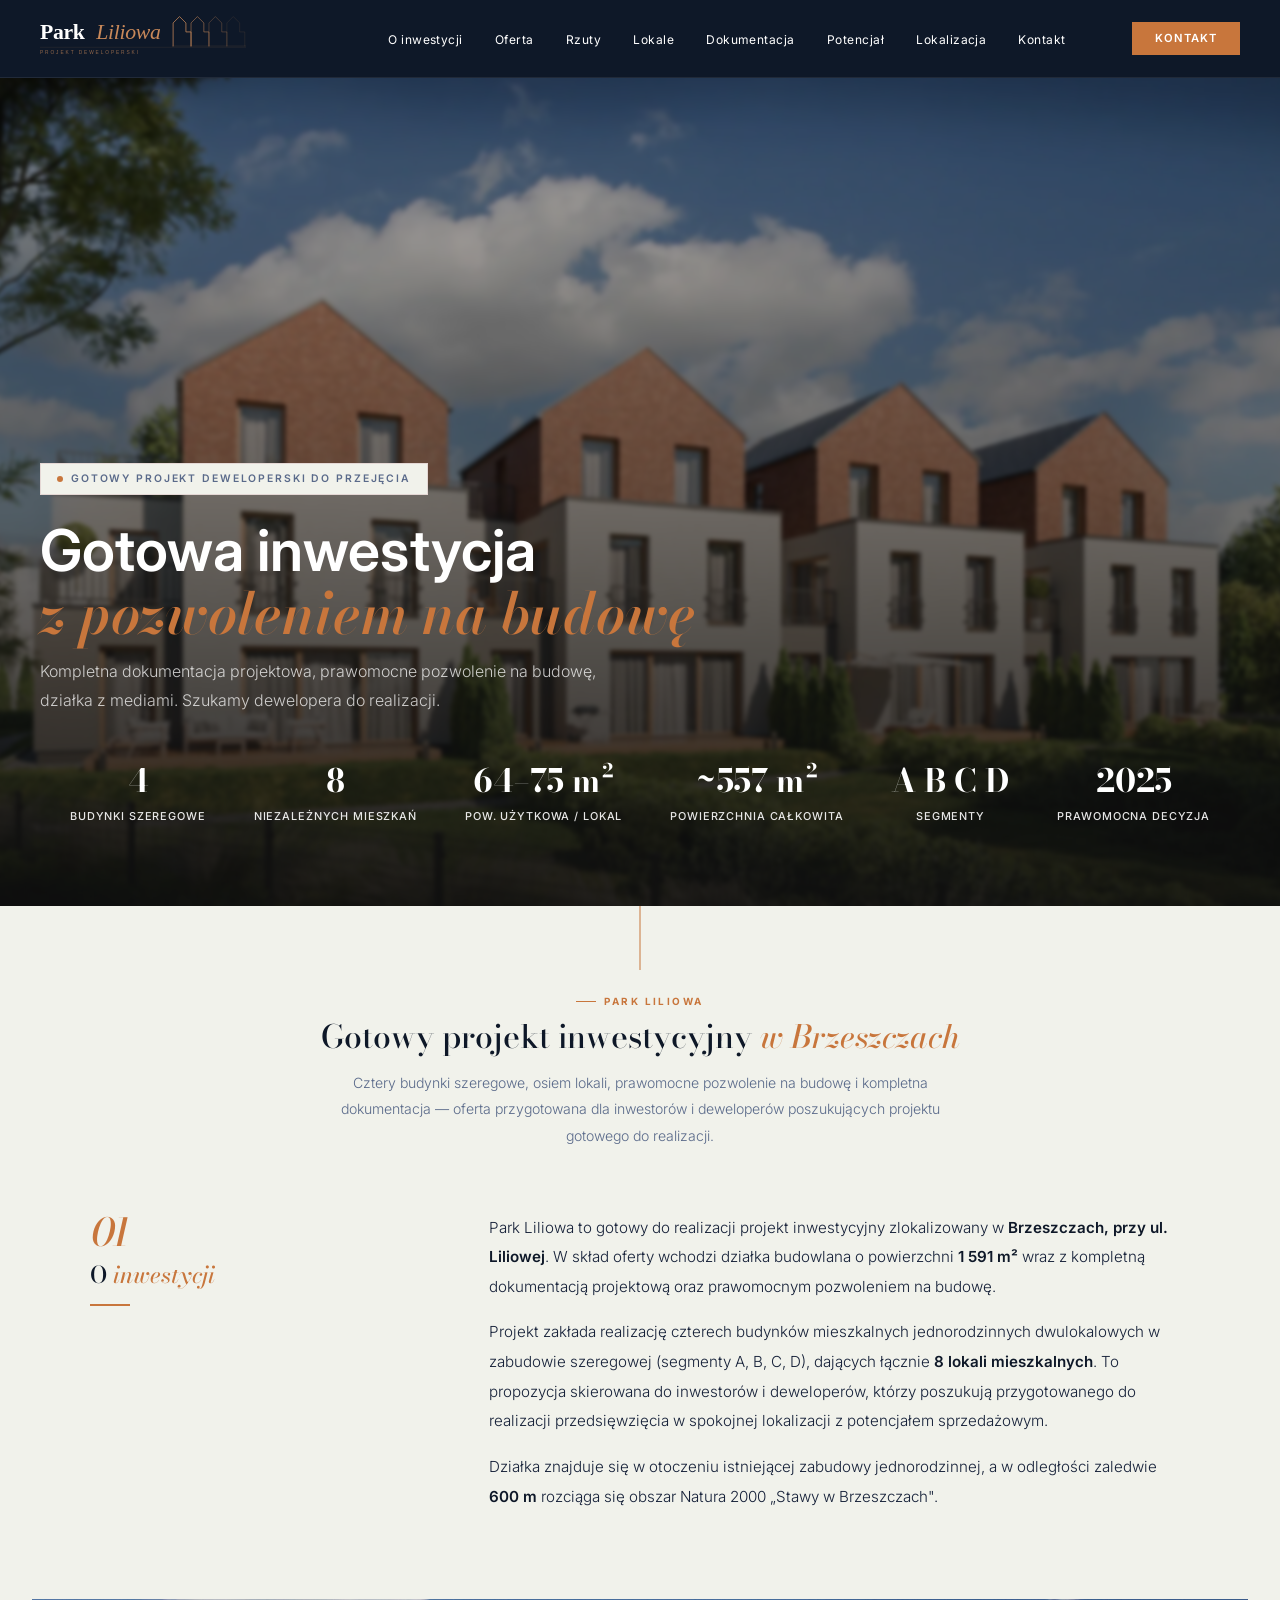
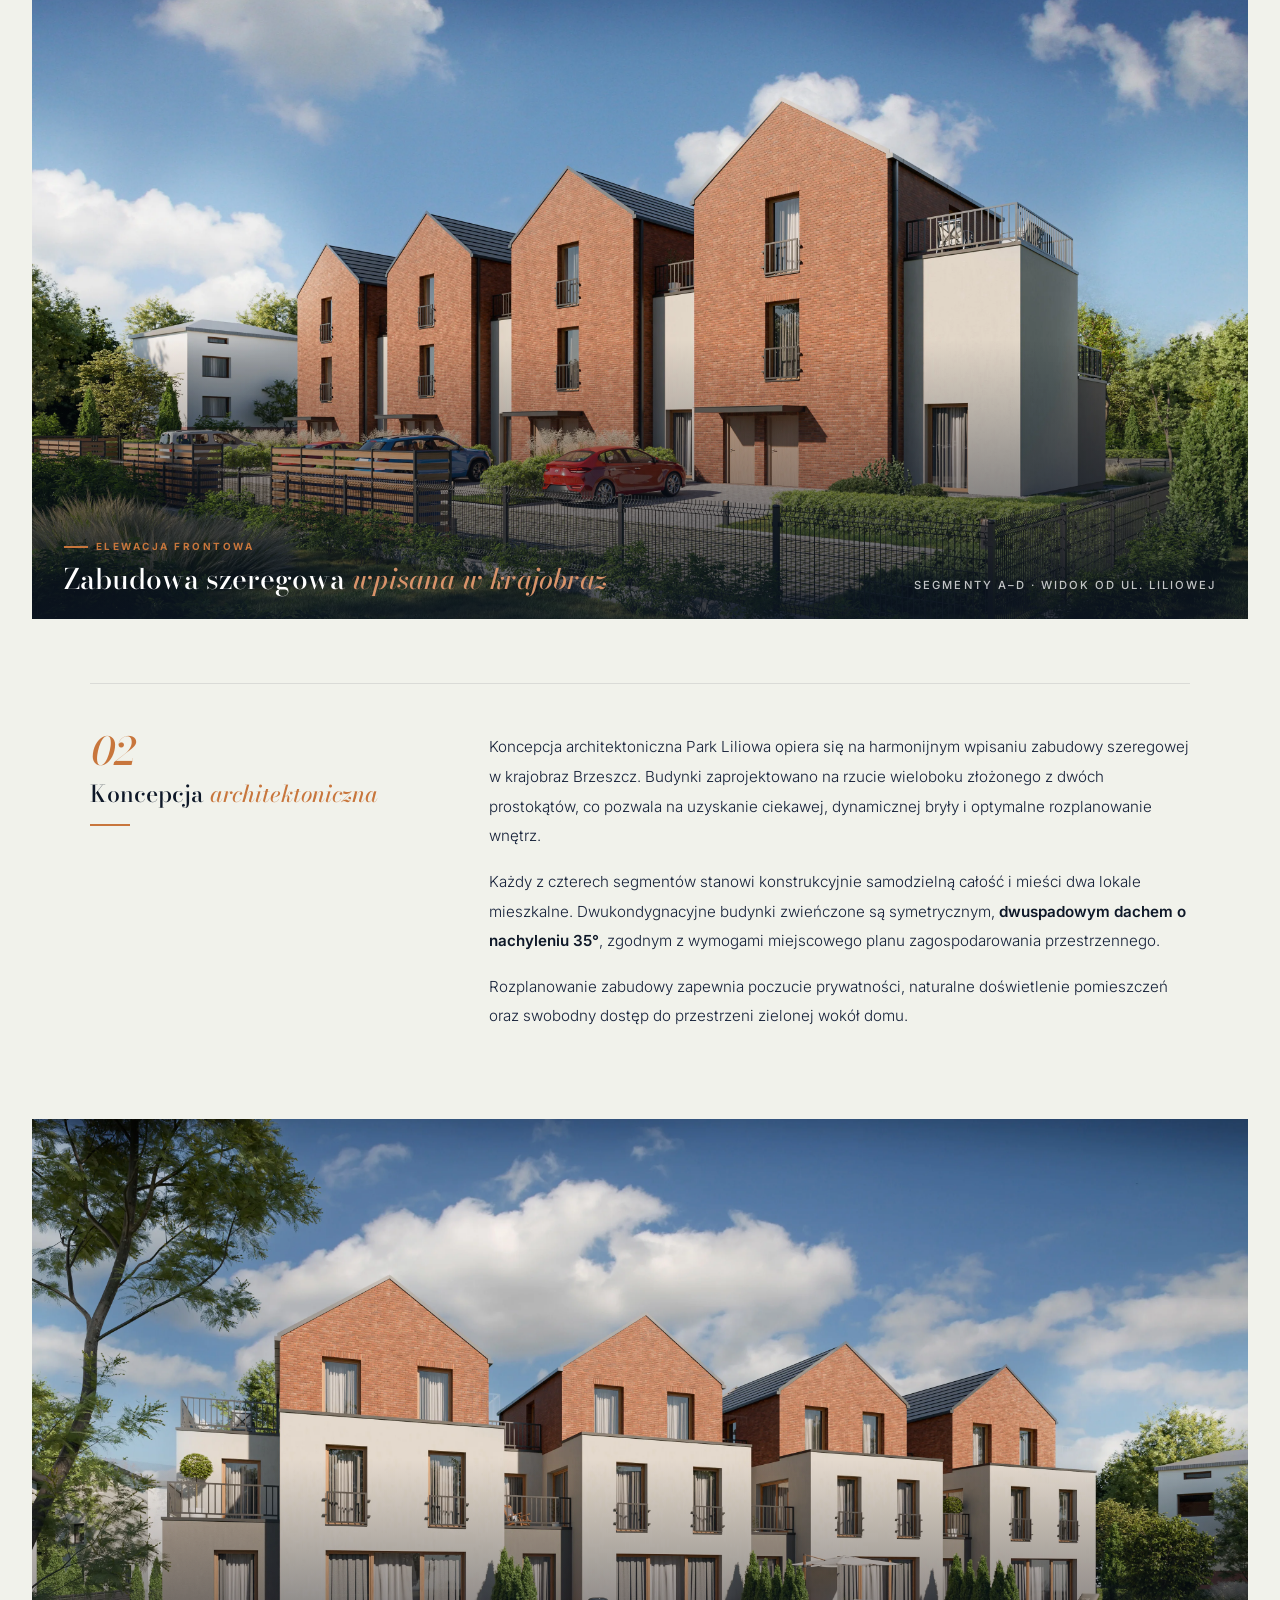
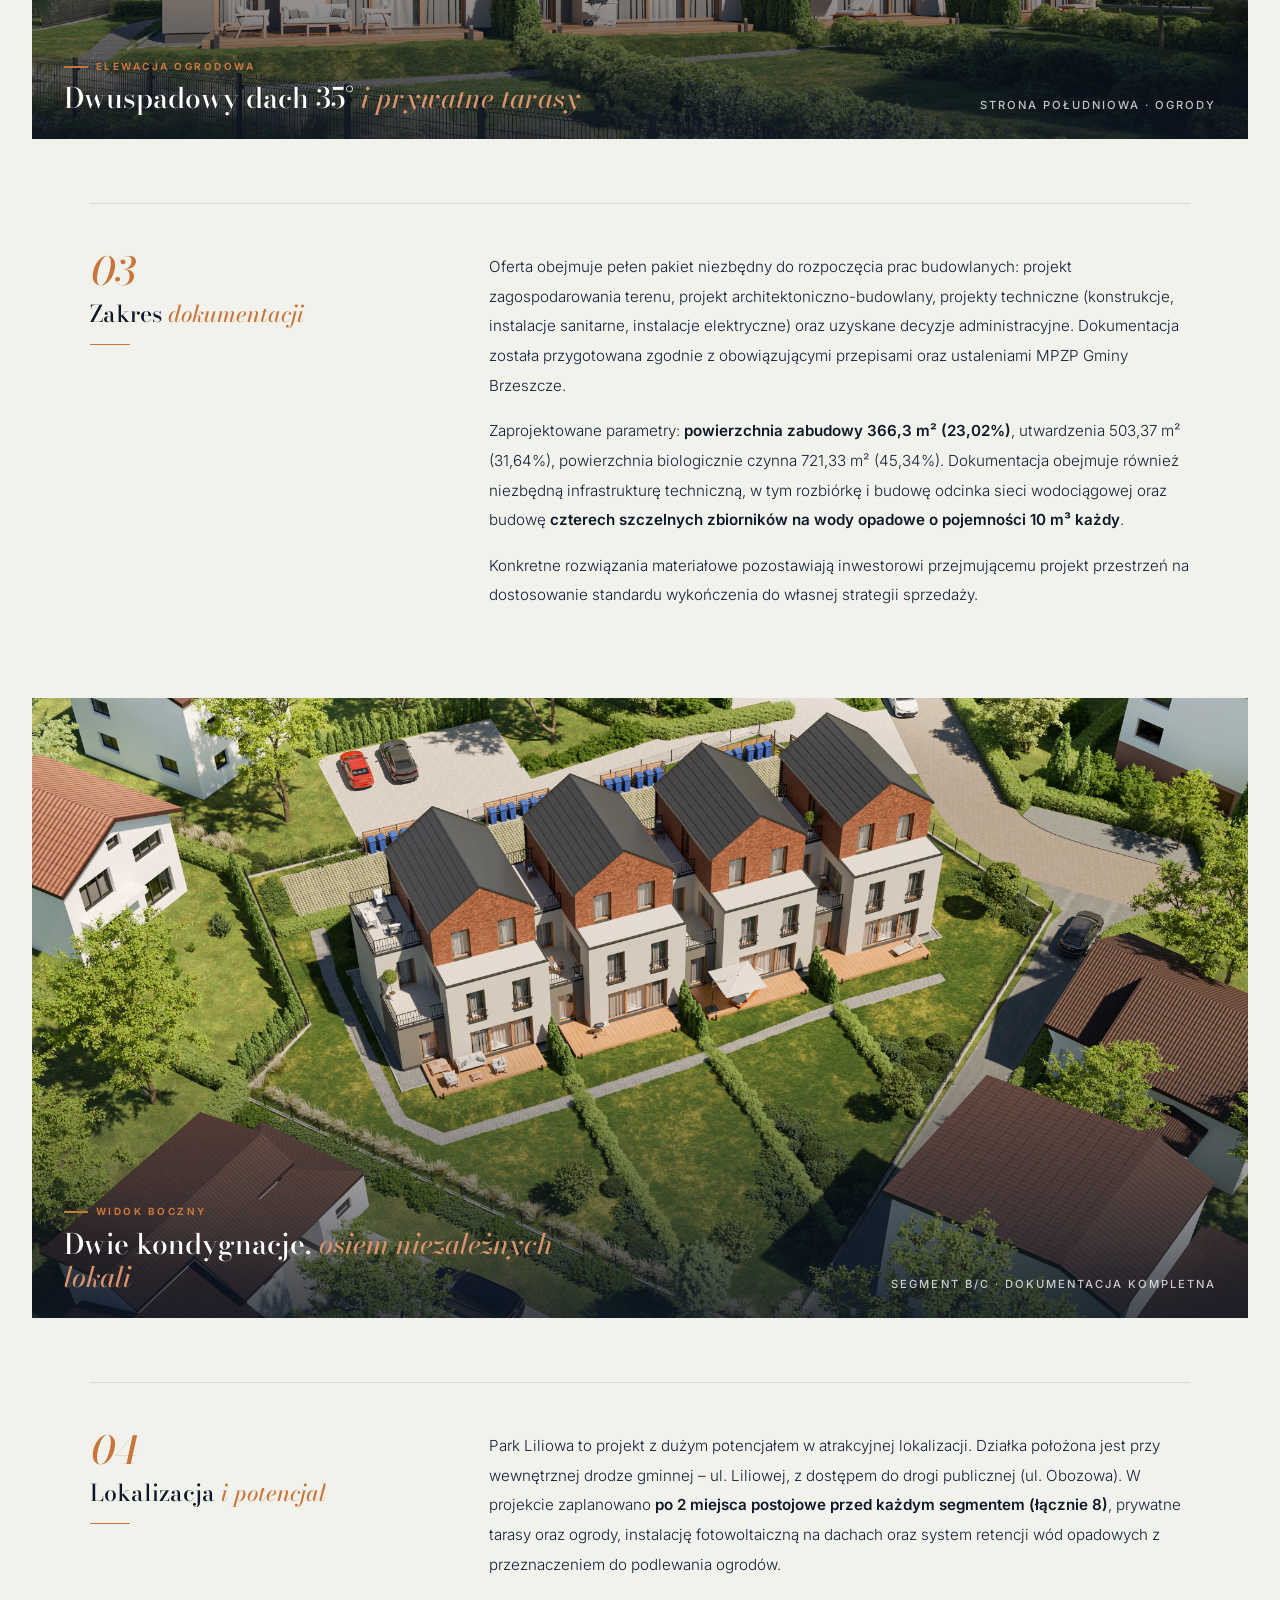
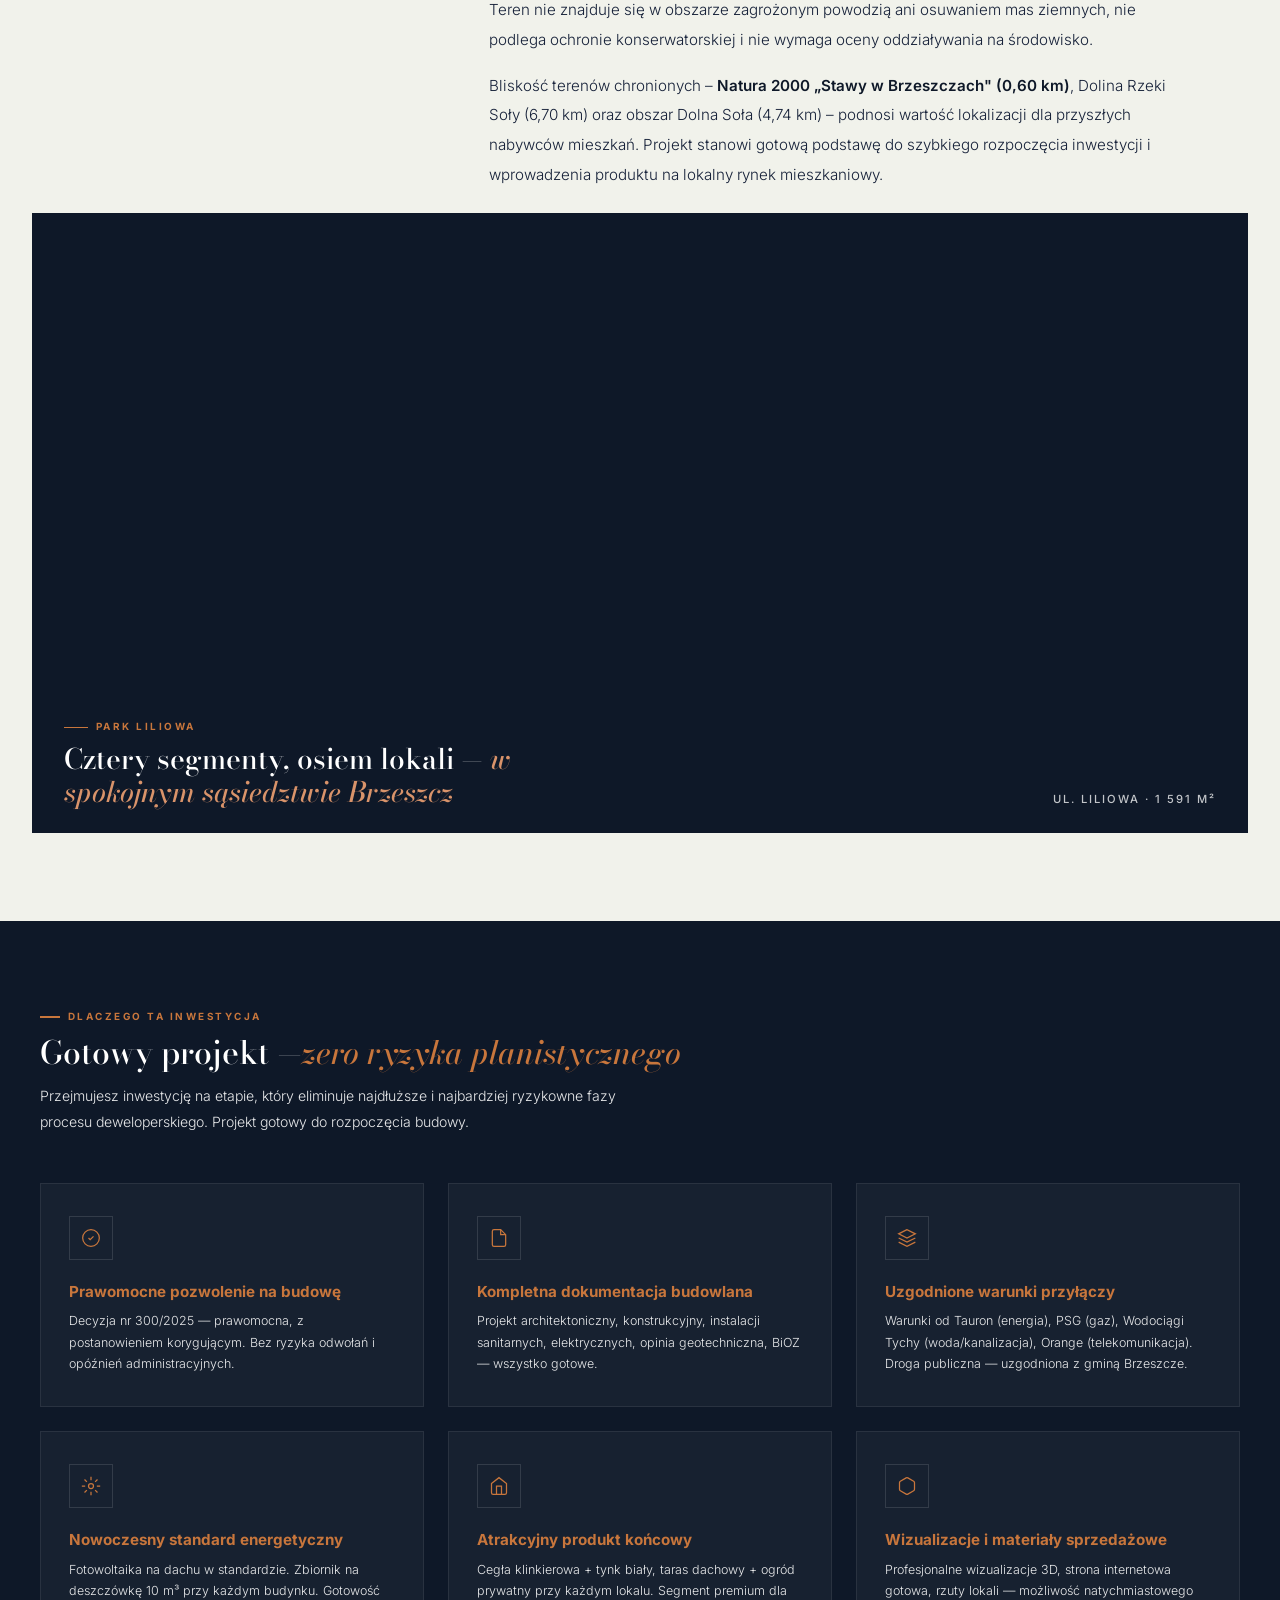
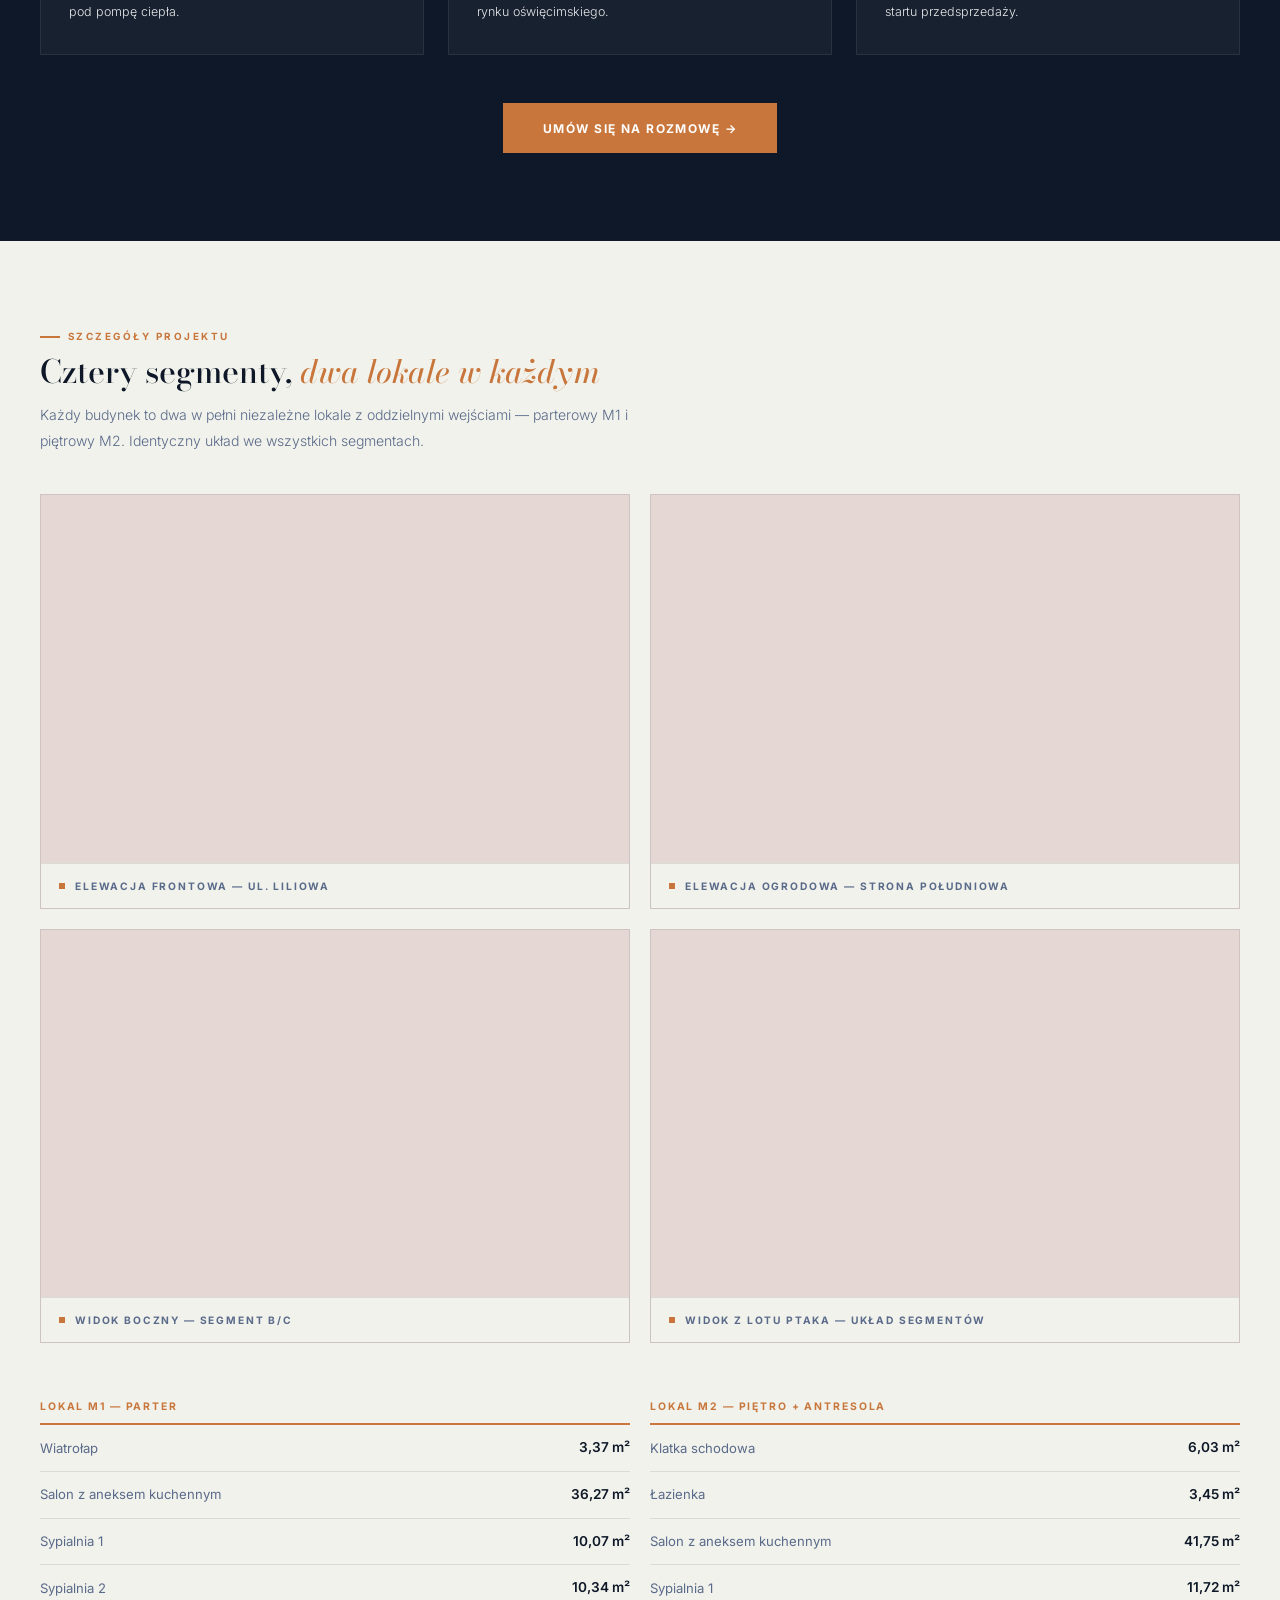
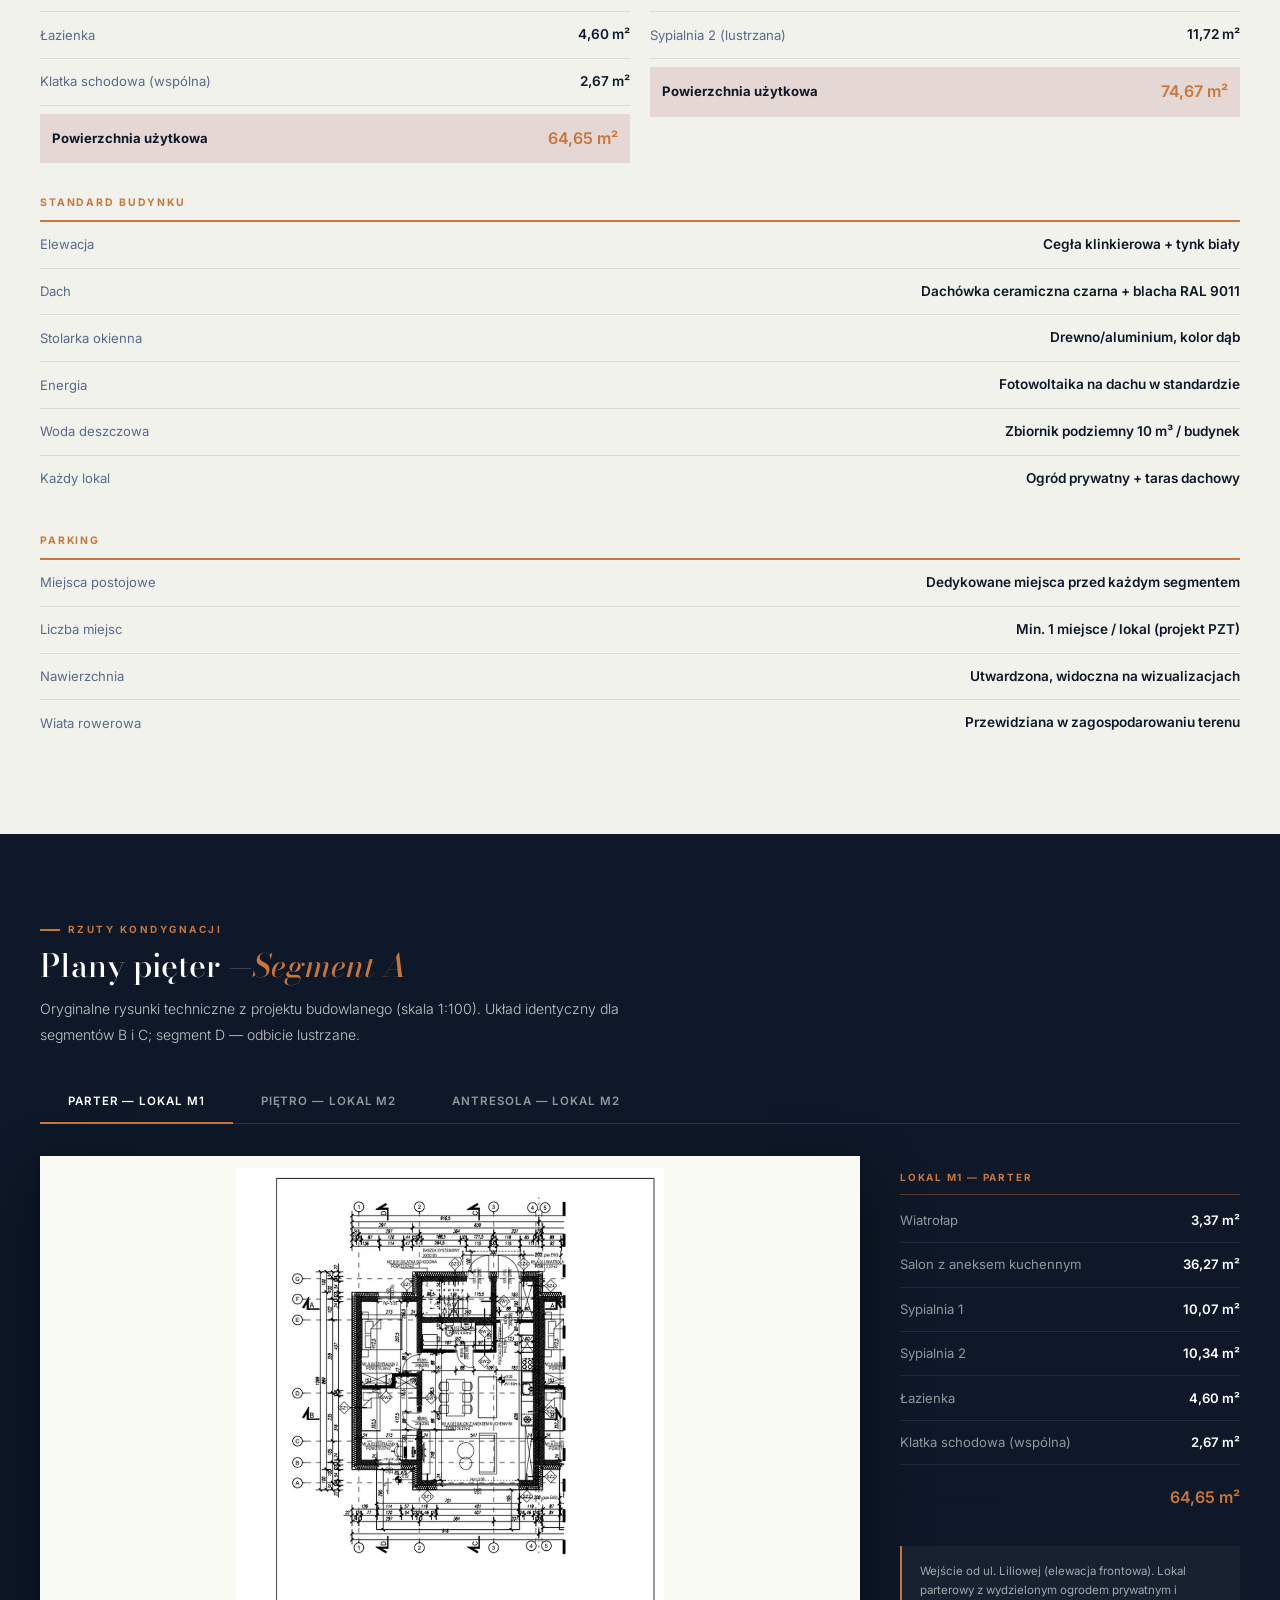
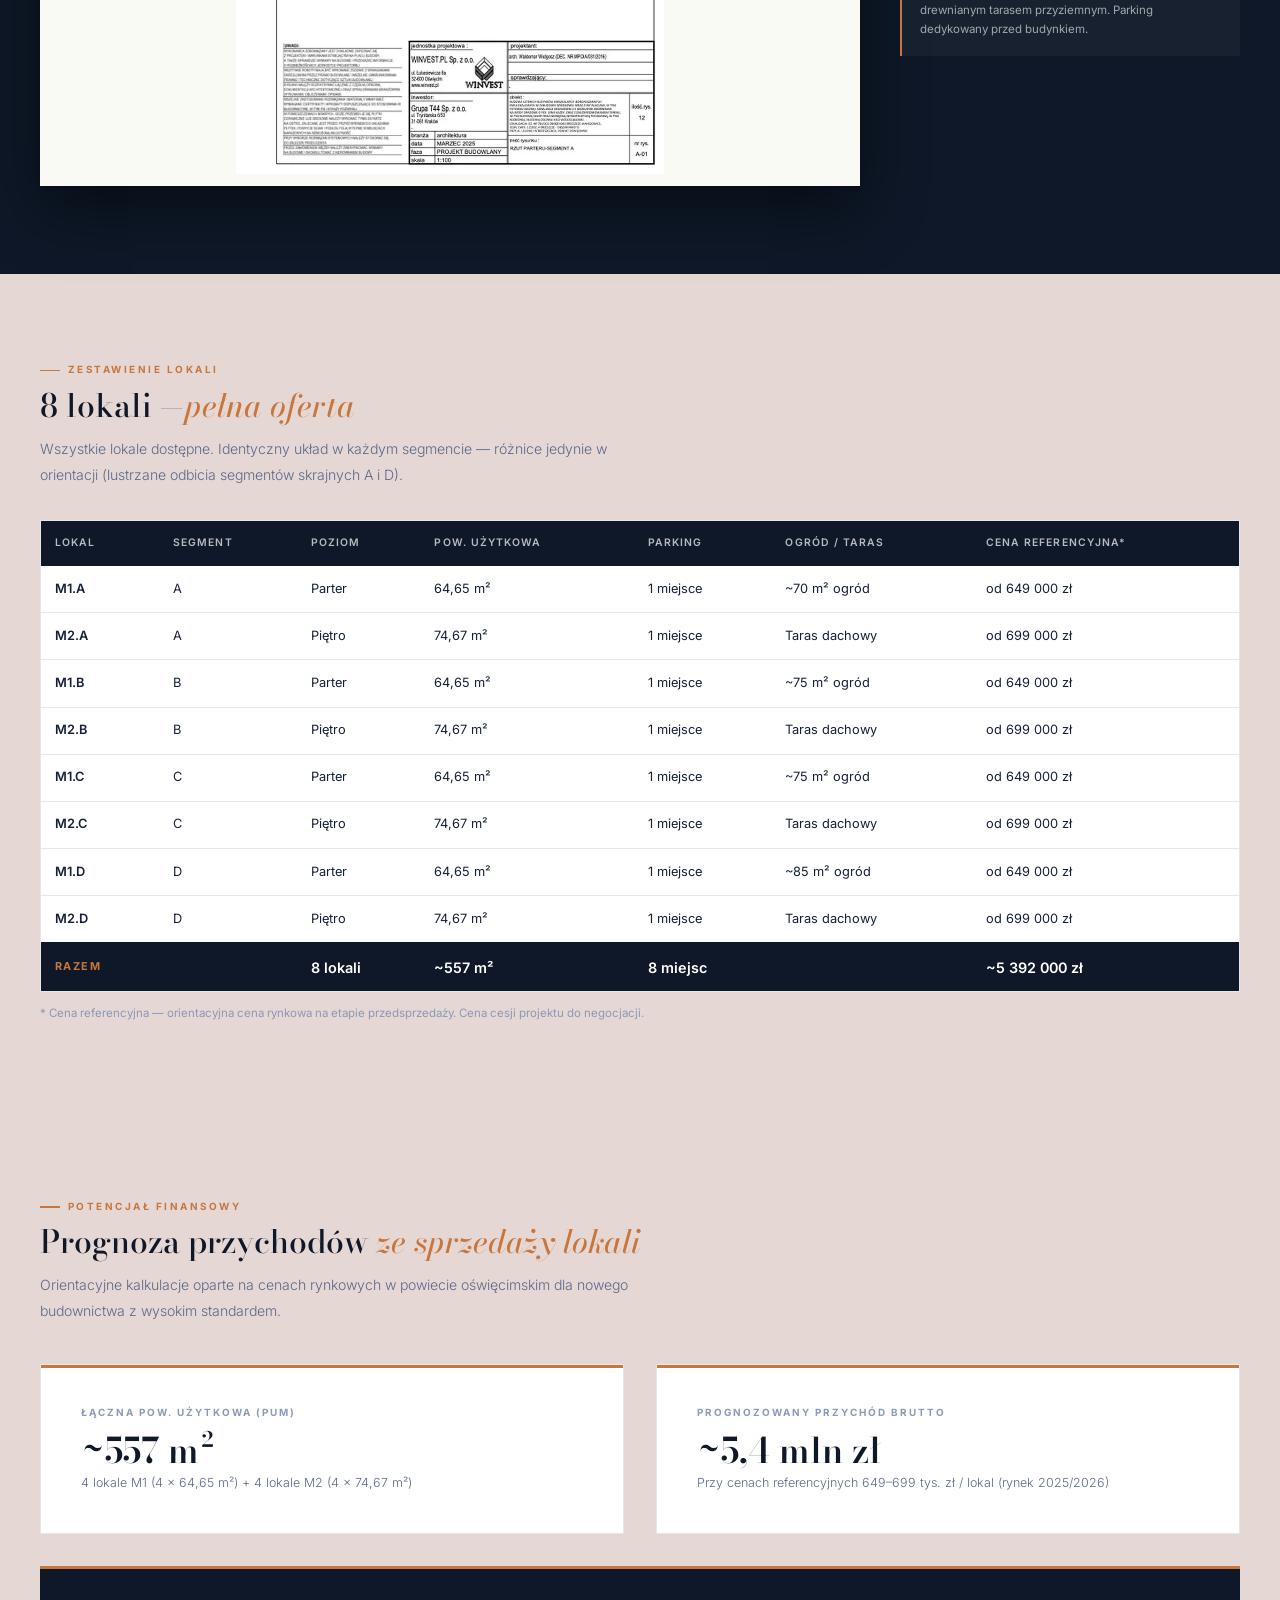
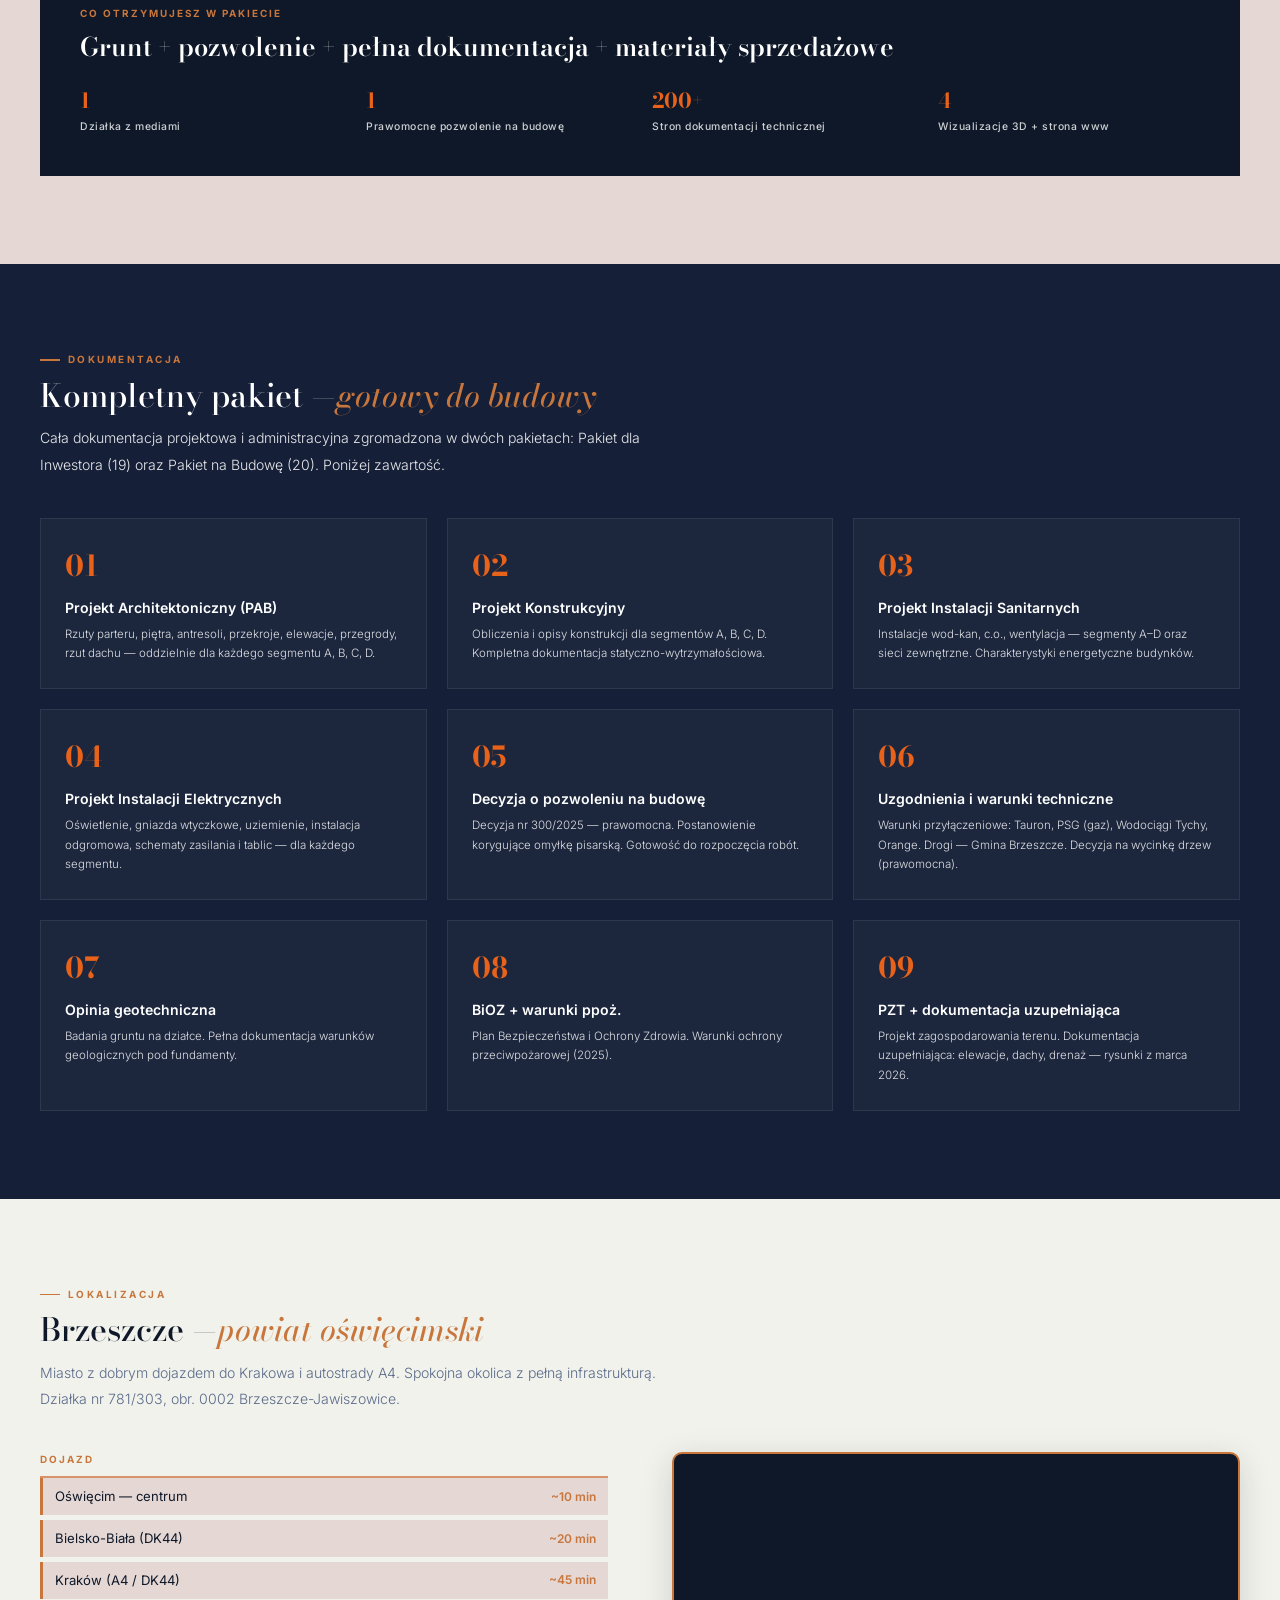
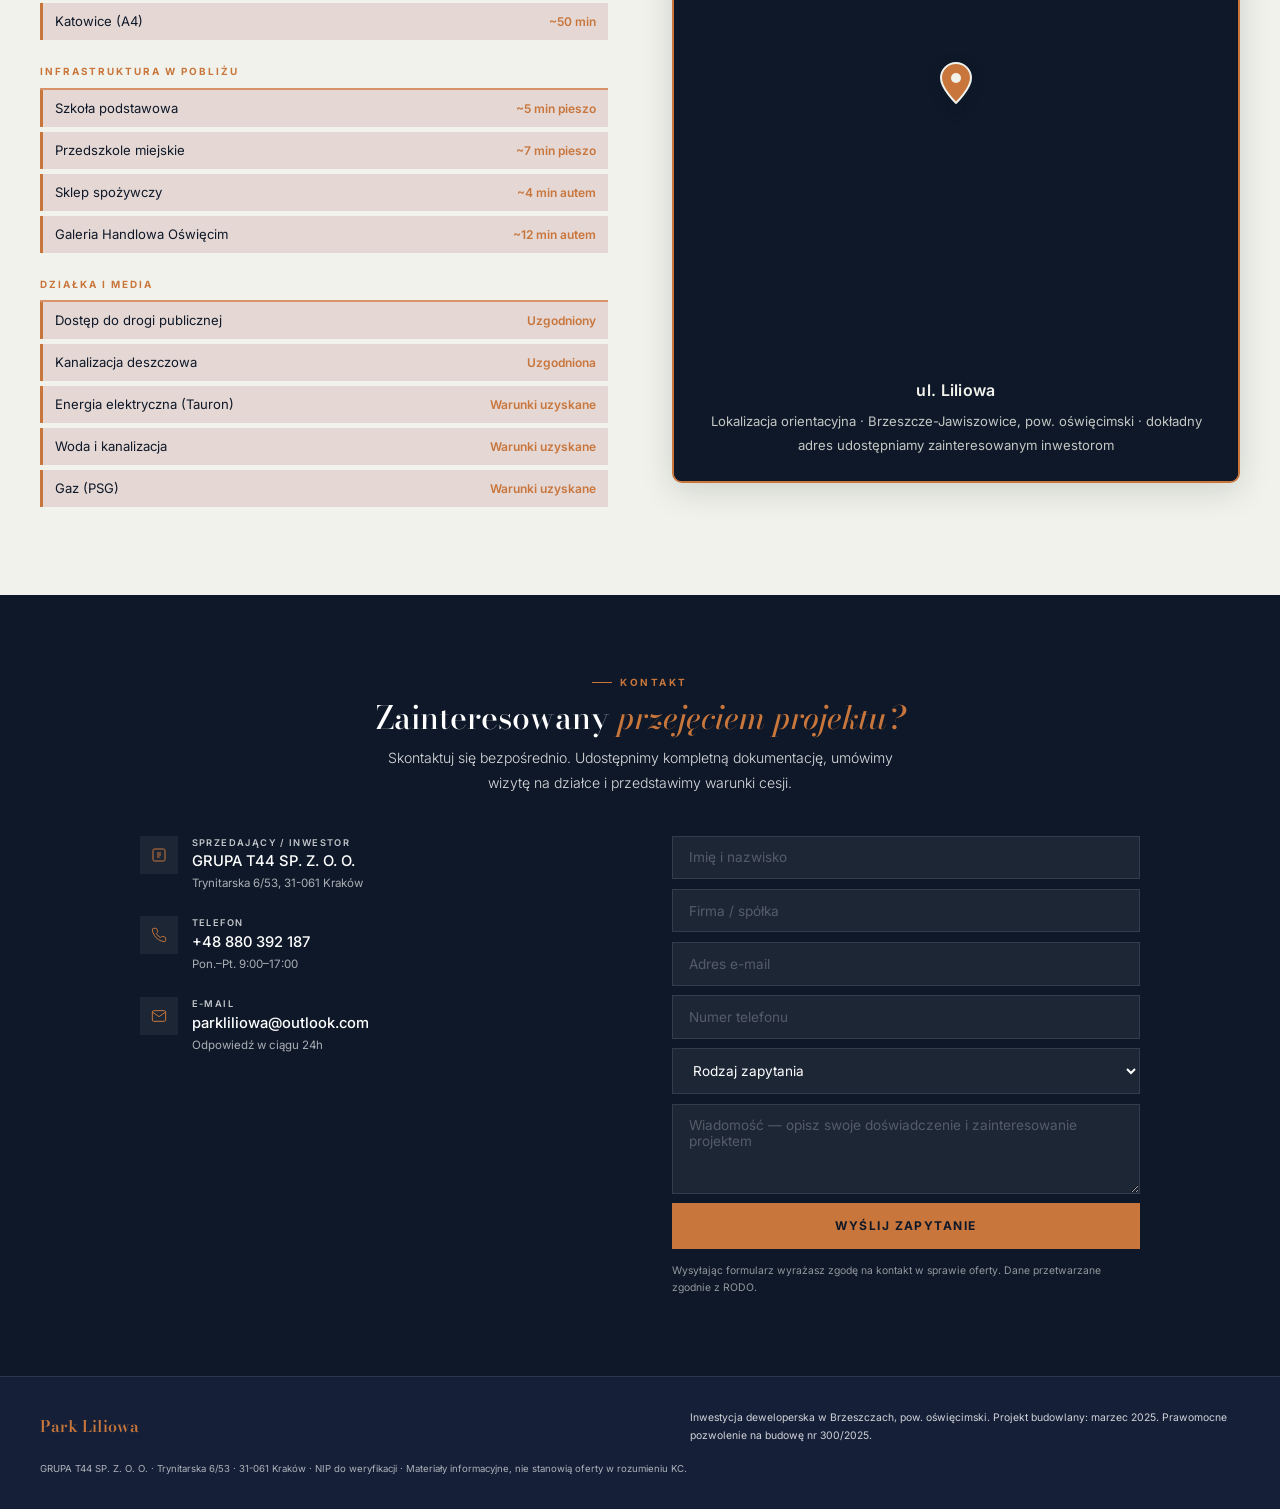
==== commit ad7200a4: "Update contact email to parkliliowa@outlook.com Co-Authored-By: Claude Opus 4.7 <noreply@anthropic.c" ====
--- a/index.html
+++ b/index.html
@@ -381,10 +381,10 @@
       "addressCountry": "PL"
     },
     "telephone": "+48880392187",
-    "email": "biuro@grupat44.pl"
+    "email": "parkliliowa@outlook.com"
   }
 }
-</script></head><body><nav><div class="nav-in"><a href="#" class="nav-brand" aria-label="Wróć na górę strony" onclick="event.preventDefault();window.scrollTo({top:0,behavior:'smooth'});"><svg xmlns="http://www.w3.org/2000/svg" viewBox="0 0 440 75" style="height:48px;width:auto;display:block" role="img" aria-label="Park Liliowa — Projekt Deweloperski"><title>Park Liliowa</title><text x="0" y="39" font-family="Georgia, serif" font-size="34" font-weight="700" fill="#ffffff" letter-spacing="-0.5">Park</text><text x="88" y="39" font-family="Georgia, serif" font-size="34" font-weight="400" fill="#c9895a" letter-spacing="-0.5" font-style="italic">Liliowa</text><path d="M208 50 L208 14 L218 4 L228 14 L228 28 L236 28 L236 50" stroke="#c9895a" stroke-width="1.4" stroke-linejoin="round" stroke-linecap="round" fill="none" opacity="0.85"/><path d="M236 50 L236 14 L246 4 L256 14 L256 28 L264 28 L264 50" stroke="#c9895a" stroke-width="1.4" stroke-linejoin="round" stroke-linecap="round" fill="none" opacity="0.58"/><path d="M264 50 L264 14 L274 4 L284 14 L284 28 L292 28 L292 50" stroke="#c9895a" stroke-width="1.4" stroke-linejoin="round" stroke-linecap="round" fill="none" opacity="0.33"/><path d="M292 50 L292 14 L302 4 L312 14 L312 28 L320 28 L320 50" stroke="#c9895a" stroke-width="1.4" stroke-linejoin="round" stroke-linecap="round" fill="none" opacity="0.13"/><line x1="206" y1="50" x2="322" y2="50" stroke="#c9895a" stroke-width="0.6" opacity="0.3"/><line x1="0" y1="52" x2="322" y2="52" stroke="#c9895a" stroke-width="0.5" opacity="0.3"/><text x="0" y="63" font-family="Arial, sans-serif" font-size="7.5" fill="#c9895a" letter-spacing="3" opacity="0.7">PROJEKT DEWELOPERSKI</text></svg></a><ul class="nav-links"><li><a href="#o-inwestycji">O inwestycji</a></li><li><a href="#oferta">Oferta</a></li><li><a href="#rzuty">Rzuty</a></li><li><a href="#lokale">Lokale</a></li><li><a href="#dokumentacja">Dokumentacja</a></li><li><a href="#finanse">Potencjał</a></li><li><a href="#lokalizacja">Lokalizacja</a></li><li><a href="#kontakt">Kontakt</a></li></ul><button class="nav-cta" onclick="document.getElementById('kontakt').scrollIntoView({behavior:'smooth'})">Kontakt</button></div></nav><section class="hero"><div class="hero-bg" aria-hidden="true"></div><div class="hero-content"><div class="hero-badge"><div class="hero-dot"></div><span>Gotowy projekt deweloperski do przejęcia</span></div><h1>Gotowa inwestycja<br><em>z pozwoleniem na budowę</em></h1><p class="hero-sub">Kompletna dokumentacja projektowa, prawomocne pozwolenie na budowę, działka z mediami. Szukamy dewelopera do realizacji.</p><div class="hero-stats"><div class="hstat"><div class="hstat-val">4</div><div class="hstat-label">Budynki szeregowe</div></div><div class="hstat"><div class="hstat-val">8</div><div class="hstat-label">Niezależnych mieszkań</div></div><div class="hstat"><div class="hstat-val">64–75 m²</div><div class="hstat-label">Pow. użytkowa / lokal</div></div><div class="hstat"><div class="hstat-val">~557 m²</div><div class="hstat-label">Powierzchnia całkowita</div></div><div class="hstat"><div class="hstat-val">A B C D</div><div class="hstat-label">Segmenty</div></div><div class="hstat"><div class="hstat-val">2025</div><div class="hstat-label">Prawomocna decyzja</div></div></div></div></section><section class="sec story" id="o-inwestycji"><div class="si"><div class="story-intro reveal"><div class="eyebrow">Park Liliowa</div><h2 class="h2">Gotowy projekt inwestycyjny <em>w Brzeszczach</em></h2><p class="desc">Cztery budynki szeregowe, osiem lokali, prawomocne pozwolenie na budowę i kompletna dokumentacja — oferta przygotowana dla inwestorów i deweloperów poszukujących projektu gotowego do realizacji.</p></div><div class="story-blocks"><div class="story-block reveal"><div class="story-block-label"><div class="story-num">01</div><div class="story-title">O <em>inwestycji</em></div><div class="story-rule"></div></div><div class="story-body"><p>Park Liliowa to gotowy do realizacji projekt inwestycyjny zlokalizowany w <strong>Brzeszczach, przy ul. Liliowej</strong>. W skład oferty wchodzi działka budowlana o powierzchni <strong>1 591 m²</strong> wraz z kompletną dokumentacją projektową oraz prawomocnym pozwoleniem na budowę.</p><p>Projekt zakłada realizację czterech budynków mieszkalnych jednorodzinnych dwulokalowych w zabudowie szeregowej (segmenty A, B, C, D), dających łącznie <strong>8 lokali mieszkalnych</strong>. To propozycja skierowana do inwestorów i deweloperów, którzy poszukują przygotowanego do realizacji przedsięwzięcia w spokojnej lokalizacji z potencjałem sprzedażowym.</p><p>Działka znajduje się w otoczeniu istniejącej zabudowy jednorodzinnej, a w odległości zaledwie <strong>600 m</strong> rozciąga się obszar Natura 2000 „Stawy w Brzeszczach".</p></div></div><div class="story-break reveal"><div class="story-break-inner"><figure><img src="assets/images/viz-01.webp" srcset="assets/images/viz-01-400w.webp 400w, assets/images/viz-01-800w.webp 800w, assets/images/viz-01-1200w.webp 1200w, assets/images/viz-01.webp 1920w" sizes="100vw" loading="lazy" decoding="async" alt="Park Liliowa — elewacja frontowa"><figcaption><div><div class="story-break-label">Elewacja frontowa</div><div class="story-break-title">Zabudowa szeregowa <em>wpisana w krajobraz</em></div></div><div class="story-break-meta">Segmenty A–D · widok od ul. Liliowej</div></figcaption></figure></div></div><div class="story-block reveal"><div class="story-block-label"><div class="story-num">02</div><div class="story-title">Koncepcja <em>architektoniczna</em></div><div class="story-rule"></div></div><div class="story-body"><p>Koncepcja architektoniczna Park Liliowa opiera się na harmonijnym wpisaniu zabudowy szeregowej w krajobraz Brzeszcz. Budynki zaprojektowano na rzucie wieloboku złożonego z dwóch prostokątów, co pozwala na uzyskanie ciekawej, dynamicznej bryły i optymalne rozplanowanie wnętrz.</p><p>Każdy z czterech segmentów stanowi konstrukcyjnie samodzielną całość i mieści dwa lokale mieszkalne. Dwukondygnacyjne budynki zwieńczone są symetrycznym, <strong>dwuspadowym dachem o nachyleniu 35°</strong>, zgodnym z wymogami miejscowego planu zagospodarowania przestrzennego.</p><p>Rozplanowanie zabudowy zapewnia poczucie prywatności, naturalne doświetlenie pomieszczeń oraz swobodny dostęp do przestrzeni zielonej wokół domu.</p></div></div><div class="story-break reveal"><div class="story-break-inner"><figure><img src="assets/images/viz-02.webp" srcset="assets/images/viz-02-400w.webp 400w, assets/images/viz-02-800w.webp 800w, assets/images/viz-02-1200w.webp 1200w, assets/images/viz-02.webp 1920w" sizes="100vw" loading="lazy" decoding="async" alt="Park Liliowa — elewacja ogrodowa"><figcaption><div><div class="story-break-label">Elewacja ogrodowa</div><div class="story-break-title">Dwuspadowy dach 35° <em>i prywatne tarasy</em></div></div><div class="story-break-meta">Strona południowa · ogrody</div></figcaption></figure></div></div><div class="story-block reveal"><div class="story-block-label"><div class="story-num">03</div><div class="story-title">Zakres <em>dokumentacji</em></div><div class="story-rule"></div></div><div class="story-body"><p>Oferta obejmuje pełen pakiet niezbędny do rozpoczęcia prac budowlanych: projekt zagospodarowania terenu, projekt architektoniczno-budowlany, projekty techniczne (konstrukcje, instalacje sanitarne, instalacje elektryczne) oraz uzyskane decyzje administracyjne. Dokumentacja została przygotowana zgodnie z obowiązującymi przepisami oraz ustaleniami MPZP Gminy Brzeszcze.</p><p>Zaprojektowane parametry: <strong>powierzchnia zabudowy 366,3 m² (23,02%)</strong>, utwardzenia 503,37 m² (31,64%), powierzchnia biologicznie czynna 721,33 m² (45,34%). Dokumentacja obejmuje również niezbędną infrastrukturę techniczną, w tym rozbiórkę i budowę odcinka sieci wodociągowej oraz budowę <strong>czterech szczelnych zbiorników na wody opadowe o pojemności 10 m³ każdy</strong>.</p><p>Konkretne rozwiązania materiałowe pozostawiają inwestorowi przejmującemu projekt przestrzeń na dostosowanie standardu wykończenia do własnej strategii sprzedaży.</p></div></div><div class="story-break reveal"><div class="story-break-inner"><figure><img src="assets/images/viz-3B.webp" srcset="assets/images/viz-3B-400w.webp 400w, assets/images/viz-3B-800w.webp 800w, assets/images/viz-3B-1200w.webp 1200w, assets/images/viz-3B.webp 1920w" sizes="100vw" loading="lazy" decoding="async" alt="Park Liliowa — widok boczny"><figcaption><div><div class="story-break-label">Widok boczny</div><div class="story-break-title">Dwie kondygnacje, <em>osiem niezależnych lokali</em></div></div><div class="story-break-meta">Segment B/C · dokumentacja kompletna</div></figcaption></figure></div></div><div class="story-block reveal"><div class="story-block-label"><div class="story-num">04</div><div class="story-title">Lokalizacja <em>i potencjał</em></div><div class="story-rule"></div></div><div class="story-body"><p>Park Liliowa to projekt z dużym potencjałem w atrakcyjnej lokalizacji. Działka położona jest przy wewnętrznej drodze gminnej – ul. Liliowej, z dostępem do drogi publicznej (ul. Obozowa). W projekcie zaplanowano <strong>po 2 miejsca postojowe przed każdym segmentem (łącznie 8)</strong>, prywatne tarasy oraz ogrody, instalację fotowoltaiczną na dachach oraz system retencji wód opadowych z przeznaczeniem do podlewania ogrodów.</p><p>Teren nie znajduje się w obszarze zagrożonym powodzią ani osuwaniem mas ziemnych, nie podlega ochronie konserwatorskiej i nie wymaga oceny oddziaływania na środowisko.</p><p>Bliskość terenów chronionych – <strong>Natura 2000 „Stawy w Brzeszczach" (0,60 km)</strong>, Dolina Rzeki Soły (6,70 km) oraz obszar Dolna Soła (4,74 km) – podnosi wartość lokalizacji dla przyszłych nabywców mieszkań. Projekt stanowi gotową podstawę do szybkiego rozpoczęcia inwestycji i wprowadzenia produktu na lokalny rynek mieszkaniowy.</p></div></div></div><div class="story-break reveal" aria-hidden="false"><div class="story-break-inner"><figure><img src="assets/images/viz-04.webp" srcset="assets/images/viz-04-400w.webp 400w, assets/images/viz-04-800w.webp 800w, assets/images/viz-04-1200w.webp 1200w, assets/images/viz-04.webp 1920w" sizes="100vw" loading="lazy" decoding="async" alt="Park Liliowa — widok z lotu ptaka"><figcaption><div><div class="story-break-label">Park Liliowa</div><div class="story-break-title">Cztery segmenty, osiem lokali — <em>w spokojnym sąsiedztwie Brzeszcz</em></div></div><div class="story-break-meta">ul. Liliowa · 1 591 m²</div></figcaption></figure></div></div></div></section><section class="sec value" id="oferta"><div class="si"><div class="eyebrow">Dlaczego ta inwestycja</div><h2 class="h2">Gotowy projekt —<em>zero ryzyka planistycznego</em></h2><p class="desc">Przejmujesz inwestycję na etapie, który eliminuje najdłuższe i najbardziej ryzykowne fazy procesu deweloperskiego. Projekt gotowy do rozpoczęcia budowy.</p><div class="val-grid reveal stagger"><div class="val-card"><div class="val-icon"><svg viewBox="0 0 24 24" fill="none" stroke-width="1.5"><path d="M9 12l2 2 4-4"/><path d="M12 22c5.523 0 10-4.477 10-10S17.523 2 12 2 2 6.477 2 12s4.477 10 10 10z"/></svg></div><div class="val-title">Prawomocne pozwolenie na budowę</div><div class="val-desc">Decyzja nr 300/2025 — prawomocna, z postanowieniem korygującym. Bez ryzyka odwołań i opóźnień administracyjnych.</div></div><div class="val-card"><div class="val-icon"><svg viewBox="0 0 24 24" fill="none" stroke-width="1.5"><path d="M14 2H6a2 2 0 00-2 2v16a2 2 0 002 2h12a2 2 0 002-2V8z"/><polyline points="14 2 14 8 20 8"/></svg></div><div class="val-title">Kompletna dokumentacja budowlana</div><div class="val-desc">Projekt architektoniczny, konstrukcyjny, instalacji sanitarnych, elektrycznych, opinia geotechniczna, BiOZ — wszystko gotowe.</div></div><div class="val-card"><div class="val-icon"><svg viewBox="0 0 24 24" fill="none" stroke-width="1.5"><path d="M12 2L2 7l10 5 10-5-10-5z"/><path d="M2 17l10 5 10-5"/><path d="M2 12l10 5 10-5"/></svg></div><div class="val-title">Uzgodnione warunki przyłączy</div><div class="val-desc">Warunki od Tauron (energia), PSG (gaz), Wodociągi Tychy (woda/kanalizacja), Orange (telekomunikacja). Droga publiczna — uzgodniona z gminą Brzeszcze.</div></div><div class="val-card"><div class="val-icon"><svg viewBox="0 0 24 24" fill="none" stroke-width="1.5"><circle cx="12" cy="12" r="3"/><path d="M12 1v4M12 19v4M4.22 4.22l2.83 2.83M16.95 16.95l2.83 2.83M1 12h4M19 12h4M4.22 19.78l2.83-2.83M16.95 7.05l2.83-2.83"/></svg></div><div class="val-title">Nowoczesny standard energetyczny</div><div class="val-desc">Fotowoltaika na dachu w standardzie. Zbiornik na deszczówkę 10 m³ przy każdym budynku. Gotowość pod pompę ciepła.</div></div><div class="val-card"><div class="val-icon"><svg viewBox="0 0 24 24" fill="none" stroke-width="1.5"><path d="M3 9l9-7 9 7v11a2 2 0 01-2 2H5a2 2 0 01-2-2z"/><polyline points="9 22 9 12 15 12 15 22"/></svg></div><div class="val-title">Atrakcyjny produkt końcowy</div><div class="val-desc">Cegła klinkierowa + tynk biały, taras dachowy + ogród prywatny przy każdym lokalu. Segment premium dla rynku oświęcimskiego.</div></div><div class="val-card"><div class="val-icon"><svg viewBox="0 0 24 24" fill="none" stroke-width="1.5"><path d="M21 16V8a2 2 0 00-1-1.73l-7-4a2 2 0 00-2 0l-7 4A2 2 0 003 8v8a2 2 0 001 1.73l7 4a2 2 0 002 0l7-4A2 2 0 0021 16z"/></svg></div><div class="val-title">Wizualizacje i materiały sprzedażowe</div><div class="val-desc">Profesjonalne wizualizacje 3D, strona internetowa gotowa, rzuty lokali — możliwość natychmiastowego startu przedsprzedaży.</div></div></div><div style="text-align:center;margin-top:3rem"><a href="#kontakt" class="val-cta">Umów się na rozmowę →</a></div></div></section><section class="sec" id="projekt"><div class="si"><div class="eyebrow">Szczegóły projektu</div><h2 class="h2">Cztery segmenty, <em>dwa lokale w każdym</em></h2><p class="desc">Każdy budynek to dwa w pełni niezależne lokale z oddzielnymi wejściami — parterowy M1 i piętrowy M2. Identyczny układ we wszystkich segmentach.</p><div class="gallery reveal"><div class="gal-item"><img src="assets/images/viz-01.webp" srcset="assets/images/viz-01-400w.webp 400w, assets/images/viz-01-800w.webp 800w, assets/images/viz-01-1200w.webp 1200w, assets/images/viz-01.webp 1920w" sizes="(max-width: 600px) 100vw, (max-width: 1200px) 50vw, 800px" loading="lazy" decoding="async" alt="Elewacja frontowa"><div class="gal-label">Elewacja frontowa — ul. Liliowa</div></div><div class="gal-item"><img src="assets/images/viz-02.webp" srcset="assets/images/viz-02-400w.webp 400w, assets/images/viz-02-800w.webp 800w, assets/images/viz-02-1200w.webp 1200w, assets/images/viz-02.webp 1920w" sizes="(max-width: 600px) 100vw, (max-width: 1200px) 50vw, 800px" loading="lazy" decoding="async" alt="Elewacja ogrodowa"><div class="gal-label">Elewacja ogrodowa — strona południowa</div></div><div class="gal-item"><img src="assets/images/viz-3B.webp" srcset="assets/images/viz-3B-400w.webp 400w, assets/images/viz-3B-800w.webp 800w, assets/images/viz-3B-1200w.webp 1200w, assets/images/viz-3B.webp 1920w" sizes="(max-width: 600px) 100vw, (max-width: 1200px) 50vw, 800px" loading="lazy" decoding="async" alt="Widok boczny"><div class="gal-label">Widok boczny — segment B/C</div></div><div class="gal-item"><img src="assets/images/viz-04.webp" srcset="assets/images/viz-04-400w.webp 400w, assets/images/viz-04-800w.webp 800w, assets/images/viz-04-1200w.webp 1200w, assets/images/viz-04.webp 1920w" sizes="(max-width: 600px) 100vw, (max-width: 1200px) 50vw, 800px" loading="lazy" decoding="async" alt="Widok z lotu ptaka"><div class="gal-label">Widok z lotu ptaka — układ segmentów</div></div></div><div class="reveal" style="margin-top:2.5rem"><div style="display:grid;grid-template-columns:1fr 1fr;gap:1.25rem"><div><div class="spec-section" style="margin-top:0">Lokal M1 — Parter</div><div class="spec-list"><div class="spec-row"><span class="spec-key">Wiatrołap</span><span class="spec-val">3,37 m²</span></div><div class="spec-row"><span class="spec-key">Salon z aneksem kuchennym</span><span class="spec-val">36,27 m²</span></div><div class="spec-row"><span class="spec-key">Sypialnia 1</span><span class="spec-val">10,07 m²</span></div><div class="spec-row"><span class="spec-key">Sypialnia 2</span><span class="spec-val">10,34 m²</span></div><div class="spec-row"><span class="spec-key">Łazienka</span><span class="spec-val">4,60 m²</span></div><div class="spec-row"><span class="spec-key">Klatka schodowa (wspólna)</span><span class="spec-val">2,67 m²</span></div><div class="spec-row" style="background:var(--bg2);padding:0.75rem;margin-top:0.5rem"><span class="spec-key" style="font-weight:700;color:var(--ink)">Powierzchnia użytkowa</span><span class="spec-val" style="font-size:1rem;color:var(--gold)">64,65 m²</span></div></div></div><div><div class="spec-section" style="margin-top:0">Lokal M2 — Piętro + antresola</div><div class="spec-list"><div class="spec-row"><span class="spec-key">Klatka schodowa</span><span class="spec-val">6,03 m²</span></div><div class="spec-row"><span class="spec-key">Łazienka</span><span class="spec-val">3,45 m²</span></div><div class="spec-row"><span class="spec-key">Salon z aneksem kuchennym</span><span class="spec-val">41,75 m²</span></div><div class="spec-row"><span class="spec-key">Sypialnia 1</span><span class="spec-val">11,72 m²</span></div><div class="spec-row"><span class="spec-key">Sypialnia 2 (lustrzana)</span><span class="spec-val">11,72 m²</span></div><div class="spec-row" style="background:var(--bg2);padding:0.75rem;margin-top:0.5rem"><span class="spec-key" style="font-weight:700;color:var(--ink)">Powierzchnia użytkowa</span><span class="spec-val" style="font-size:1rem;color:var(--gold)">74,67 m²</span></div></div></div></div><div class="spec-section">Standard budynku</div><div class="spec-list"><div class="spec-row"><span class="spec-key">Elewacja</span><span class="spec-val">Cegła klinkierowa + tynk biały</span></div><div class="spec-row"><span class="spec-key">Dach</span><span class="spec-val">Dachówka ceramiczna czarna + blacha RAL 9011</span></div><div class="spec-row"><span class="spec-key">Stolarka okienna</span><span class="spec-val">Drewno/aluminium, kolor dąb</span></div><div class="spec-row"><span class="spec-key">Energia</span><span class="spec-val">Fotowoltaika na dachu w standardzie</span></div><div class="spec-row"><span class="spec-key">Woda deszczowa</span><span class="spec-val">Zbiornik podziemny 10 m³ / budynek</span></div><div class="spec-row"><span class="spec-key">Każdy lokal</span><span class="spec-val">Ogród prywatny + taras dachowy</span></div></div><div class="spec-section">Parking</div><div class="spec-list"><div class="spec-row"><span class="spec-key">Miejsca postojowe</span><span class="spec-val">Dedykowane miejsca przed każdym segmentem</span></div><div class="spec-row"><span class="spec-key">Liczba miejsc</span><span class="spec-val">Min. 1 miejsce / lokal (projekt PZT)</span></div><div class="spec-row"><span class="spec-key">Nawierzchnia</span><span class="spec-val">Utwardzona, widoczna na wizualizacjach</span></div><div class="spec-row"><span class="spec-key">Wiata rowerowa</span><span class="spec-val">Przewidziana w zagospodarowaniu terenu</span></div></div></div></div></section><section class="sec plans-sec" id="rzuty"><div class="si"><div class="eyebrow">Rzuty kondygnacji</div><h2 class="h2">Plany pięter —<em>Segment A</em></h2><p class="desc">Oryginalne rysunki techniczne z projektu budowlanego (skala 1:100). Układ identyczny dla segmentów B i C; segment D — odbicie lustrzane.</p><div class="plan-tabs"><button class="plan-tab on" onclick="showPlan('parter',this)">Parter — Lokal M1</button><button class="plan-tab" onclick="showPlan('pietro',this)">Piętro — Lokal M2</button><button class="plan-tab" onclick="showPlan('antresola',this)">Antresola — Lokal M2</button></div><div class="plan-pane on" id="plan-parter"><div class="plan-embed"><img src="assets/images/image-6.webp" srcset="assets/images/image-6-400w.webp 400w, assets/images/image-6-800w.webp 800w, assets/images/image-6.webp 989w" sizes="(max-width: 600px) 100vw, (max-width: 1200px) 50vw, 800px" width="989" height="1400" loading="lazy" decoding="async" alt="Rzut parteru — Segment A"></div><div><div class="plan-meta"><div class="plan-meta-title">Lokal M1 — Parter</div><div class="plan-meta-row"><span class="plan-meta-key">Wiatrołap</span><span class="plan-meta-val">3,37 m²</span></div><div class="plan-meta-row"><span class="plan-meta-key">Salon z aneksem kuchennym</span><span class="plan-meta-val">36,27 m²</span></div><div class="plan-meta-row"><span class="plan-meta-key">Sypialnia 1</span><span class="plan-meta-val">10,07 m²</span></div><div class="plan-meta-row"><span class="plan-meta-key">Sypialnia 2</span><span class="plan-meta-val">10,34 m²</span></div><div class="plan-meta-row"><span class="plan-meta-key">Łazienka</span><span class="plan-meta-val">4,60 m²</span></div><div class="plan-meta-row"><span class="plan-meta-key">Klatka schodowa (wspólna)</span><span class="plan-meta-val">2,67 m²</span></div><div class="plan-meta-row" style="border-top:2px solid var(--line);margin-top:0.25rem;padding-top:0.85rem"><span class="plan-meta-key" style="font-weight:700;color:var(--ink)">Pow. użytkowa</span><span class="plan-meta-val" style="font-size:1rem;color:var(--gold)">64,65 m²</span></div></div><div class="plan-note">Wejście od ul. Liliowej (elewacja frontowa). Lokal parterowy z wydzielonym ogrodem prywatnym i drewnianym tarasem przyziemnym. Parking dedykowany przed budynkiem.</div></div></div><div class="plan-pane" id="plan-pietro"><div class="plan-embed"><img src="assets/images/image-7.webp" srcset="assets/images/image-7-400w.webp 400w, assets/images/image-7-800w.webp 800w, assets/images/image-7.webp 989w" sizes="(max-width: 600px) 100vw, (max-width: 1200px) 50vw, 800px" width="989" height="1400" loading="lazy" decoding="async" alt="Rzut piętra — Segment A"></div><div><div class="plan-meta"><div class="plan-meta-title">Lokal M2 — Piętro</div><div class="plan-meta-row"><span class="plan-meta-key">Klatka schodowa</span><span class="plan-meta-val">6,03 m²</span></div><div class="plan-meta-row"><span class="plan-meta-key">Łazienka</span><span class="plan-meta-val">3,45 m²</span></div><div class="plan-meta-row"><span class="plan-meta-key">Salon z aneksem kuchennym</span><span class="plan-meta-val">41,75 m²</span></div><div class="plan-meta-row"><span class="plan-meta-key">Sypialnia 1</span><span class="plan-meta-val">11,72 m²</span></div><div class="plan-meta-row"><span class="plan-meta-key">Sypialnia 2 (lustrzana)</span><span class="plan-meta-val">11,72 m²</span></div><div class="plan-meta-row" style="border-top:2px solid var(--line);margin-top:0.25rem;padding-top:0.85rem"><span class="plan-meta-key" style="font-weight:700;color:var(--ink)">Pow. użytkowa</span><span class="plan-meta-val" style="font-size:1rem;color:var(--gold)">74,67 m²</span></div></div><div class="plan-note">Wejście z klatki schodowej. Otwarta przestrzeń dzienna na piętrze z dostępem na antresolę. Lokal piętrowy z tarasem dachowym i widokiem na okolicę.</div></div></div><div class="plan-pane" id="plan-antresola"><div class="plan-embed"><img src="assets/images/image-8.webp" srcset="assets/images/image-8-400w.webp 400w, assets/images/image-8-800w.webp 800w, assets/images/image-8.webp 989w" sizes="(max-width: 600px) 100vw, (max-width: 1200px) 50vw, 800px" width="989" height="1400" loading="lazy" decoding="async" alt="Rzut antresoli — Segment A"></div><div><div class="plan-meta"><div class="plan-meta-title">Lokal M2 — Antresola / taras dachowy</div><div class="plan-meta-row"><span class="plan-meta-key">Poziom</span><span class="plan-meta-val">Antresola nad salonem</span></div><div class="plan-meta-row"><span class="plan-meta-key">Taras dachowy</span><span class="plan-meta-val">Dostęp z antresoli</span></div><div class="plan-meta-row"><span class="plan-meta-key">Widok</span><span class="plan-meta-val">Na okolicę / południe</span></div></div><div class="plan-note">Taras dachowy stanowi unikalną wartość dodaną lokalu M2 — przestrzeń wypoczynkowa z widokiem, dostępna z poziomu antresoli.</div></div></div></div></section><section class="sec units-sec" id="lokale"><div class="si"><div class="eyebrow">Zestawienie lokali</div><h2 class="h2">8 lokali —<em>pełna oferta</em></h2><p class="desc">Wszystkie lokale dostępne. Identyczny układ w każdym segmencie — różnice jedynie w orientacji (lustrzane odbicia segmentów skrajnych A i D).</p><div class="units-wrap reveal"><table class="units-table"><thead><tr><th>Lokal</th><th>Segment</th><th>Poziom</th><th>Pow. użytkowa</th><th>Parking</th><th>Ogród / taras</th><th>Cena referencyjna*</th></tr></thead><tbody><tr><td class="unit-name">M1.A</td><td>A</td><td>Parter</td><td>64,65 m²</td><td>1 miejsce</td><td>~70 m² ogród</td><td>od 649 000 zł</td></tr><tr><td class="unit-name">M2.A</td><td>A</td><td>Piętro</td><td>74,67 m²</td><td>1 miejsce</td><td>Taras dachowy</td><td>od 699 000 zł</td></tr><tr><td class="unit-name">M1.B</td><td>B</td><td>Parter</td><td>64,65 m²</td><td>1 miejsce</td><td>~75 m² ogród</td><td>od 649 000 zł</td></tr><tr><td class="unit-name">M2.B</td><td>B</td><td>Piętro</td><td>74,67 m²</td><td>1 miejsce</td><td>Taras dachowy</td><td>od 699 000 zł</td></tr><tr><td class="unit-name">M1.C</td><td>C</td><td>Parter</td><td>64,65 m²</td><td>1 miejsce</td><td>~75 m² ogród</td><td>od 649 000 zł</td></tr><tr><td class="unit-name">M2.C</td><td>C</td><td>Piętro</td><td>74,67 m²</td><td>1 miejsce</td><td>Taras dachowy</td><td>od 699 000 zł</td></tr><tr><td class="unit-name">M1.D</td><td>D</td><td>Parter</td><td>64,65 m²</td><td>1 miejsce</td><td>~85 m² ogród</td><td>od 649 000 zł</td></tr><tr><td class="unit-name">M2.D</td><td>D</td><td>Piętro</td><td>74,67 m²</td><td>1 miejsce</td><td>Taras dachowy</td><td>od 699 000 zł</td></tr><tr class="total-row"><td class="total-label">Razem</td><td></td><td>8 lokali</td><td>~557 m²</td><td>8 miejsc</td><td></td><td>~5 392 000 zł</td></tr></tbody></table></div><p style="font-size:0.72rem;color:var(--slate-xl);margin-top:0.75rem;line-height:1.6">* Cena referencyjna — orientacyjna cena rynkowa na etapie przedsprzedaży. Cena cesji projektu do negocjacji.</p></div></section><section class="sec financial" id="finanse"><div class="si"><div class="eyebrow">Potencjał finansowy</div><h2 class="h2">Prognoza przychodów <em>ze sprzedaży lokali</em></h2><p class="desc">Orientacyjne kalkulacje oparte na cenach rynkowych w powiecie oświęcimskim dla nowego budownictwa z wysokim standardem.</p><div class="fin-grid reveal stagger"><div class="fin-card"><div class="fin-label">Łączna pow. użytkowa (PUM)</div><div class="fin-value">~557 m²</div><div class="fin-note">4 lokale M1 (4 × 64,65 m²) + 4 lokale M2 (4 × 74,67 m²)</div></div><div class="fin-card"><div class="fin-label">Prognozowany przychód brutto</div><div class="fin-value">~5,4 mln zł</div><div class="fin-note">Przy cenach referencyjnych 649–699 tys. zł / lokal (rynek 2025/2026)</div></div><div class="fin-card fin-full"><div class="fin-label">Co otrzymujesz w pakiecie</div><div class="fin-value" style="font-size:1.6rem;margin-bottom:1rem">Grunt + pozwolenie + pełna dokumentacja + materiały sprzedażowe</div><div class="fin-breakdown"><div class="fin-bd-item"><div class="fin-bd-val">1</div><div class="fin-bd-label">Działka z mediami</div></div><div class="fin-bd-item"><div class="fin-bd-val">1</div><div class="fin-bd-label">Prawomocne pozwolenie na budowę</div></div><div class="fin-bd-item"><div class="fin-bd-val">200+</div><div class="fin-bd-label">Stron dokumentacji technicznej</div></div><div class="fin-bd-item"><div class="fin-bd-val">4</div><div class="fin-bd-label">Wizualizacje 3D + strona www</div></div></div></div></div></div></section><section class="sec docs" id="dokumentacja"><div class="si"><div class="eyebrow">Dokumentacja</div><h2 class="h2">Kompletny pakiet —<em>gotowy do budowy</em></h2><p class="desc">Cała dokumentacja projektowa i administracyjna zgromadzona w dwóch pakietach: Pakiet dla Inwestora (19) oraz Pakiet na Budowę (20). Poniżej zawartość.</p><div class="docs-grid reveal stagger"><div class="doc-card"><div class="doc-num">01</div><div class="doc-title">Projekt Architektoniczny (PAB)</div><div class="doc-desc">Rzuty parteru, piętra, antresoli, przekroje, elewacje, przegrody, rzut dachu — oddzielnie dla każdego segmentu A, B, C, D.</div></div><div class="doc-card"><div class="doc-num">02</div><div class="doc-title">Projekt Konstrukcyjny</div><div class="doc-desc">Obliczenia i opisy konstrukcji dla segmentów A, B, C, D. Kompletna dokumentacja statyczno-wytrzymałościowa.</div></div><div class="doc-card"><div class="doc-num">03</div><div class="doc-title">Projekt Instalacji Sanitarnych</div><div class="doc-desc">Instalacje wod-kan, c.o., wentylacja — segmenty A–D oraz sieci zewnętrzne. Charakterystyki energetyczne budynków.</div></div><div class="doc-card"><div class="doc-num">04</div><div class="doc-title">Projekt Instalacji Elektrycznych</div><div class="doc-desc">Oświetlenie, gniazda wtyczkowe, uziemienie, instalacja odgromowa, schematy zasilania i tablic — dla każdego segmentu.</div></div><div class="doc-card"><div class="doc-num">05</div><div class="doc-title">Decyzja o pozwoleniu na budowę</div><div class="doc-desc">Decyzja nr 300/2025 — prawomocna. Postanowienie korygujące omyłkę pisarską. Gotowość do rozpoczęcia robót.</div></div><div class="doc-card"><div class="doc-num">06</div><div class="doc-title">Uzgodnienia i warunki techniczne</div><div class="doc-desc">Warunki przyłączeniowe: Tauron, PSG (gaz), Wodociągi Tychy, Orange. Drogi — Gmina Brzeszcze. Decyzja na wycinkę drzew (prawomocna).</div></div><div class="doc-card"><div class="doc-num">07</div><div class="doc-title">Opinia geotechniczna</div><div class="doc-desc">Badania gruntu na działce. Pełna dokumentacja warunków geologicznych pod fundamenty.</div></div><div class="doc-card"><div class="doc-num">08</div><div class="doc-title">BiOZ + warunki ppoż.</div><div class="doc-desc">Plan Bezpieczeństwa i Ochrony Zdrowia. Warunki ochrony przeciwpożarowej (2025).</div></div><div class="doc-card"><div class="doc-num">09</div><div class="doc-title">PZT + dokumentacja uzupełniająca</div><div class="doc-desc">Projekt zagospodarowania terenu. Dokumentacja uzupełniająca: elewacje, dachy, drenaż — rysunki z marca 2026.</div></div></div></div></section><section class="sec" id="lokalizacja"><div class="si"><div class="eyebrow">Lokalizacja</div><h2 class="h2">Brzeszcze —<em>powiat oświęcimski</em></h2><p class="desc">Miasto z dobrym dojazdem do Krakowa i autostrady A4. Spokojna okolica z pełną infrastrukturą. Działka nr 781/303, obr. 0002 Brzeszcze-Jawiszowice.</p><div class="loc-grid reveal"><div class="loc-features"><div><div class="loc-cat-title">Dojazd</div><div class="loc-list"><div class="loc-item"><span class="loc-name">Oświęcim — centrum</span><span class="loc-time">~10 min</span></div><div class="loc-item"><span class="loc-name">Bielsko-Biała (DK44)</span><span class="loc-time">~20 min</span></div><div class="loc-item"><span class="loc-name">Kraków (A4 / DK44)</span><span class="loc-time">~45 min</span></div><div class="loc-item"><span class="loc-name">Katowice (A4)</span><span class="loc-time">~50 min</span></div></div></div><div><div class="loc-cat-title">Infrastruktura w pobliżu</div><div class="loc-list"><div class="loc-item"><span class="loc-name">Szkoła podstawowa</span><span class="loc-time">~5 min pieszo</span></div><div class="loc-item"><span class="loc-name">Przedszkole miejskie</span><span class="loc-time">~7 min pieszo</span></div><div class="loc-item"><span class="loc-name">Sklep spożywczy</span><span class="loc-time">~4 min autem</span></div><div class="loc-item"><span class="loc-name">Galeria Handlowa Oświęcim</span><span class="loc-time">~12 min autem</span></div></div></div><div><div class="loc-cat-title">Działka i media</div><div class="loc-list"><div class="loc-item"><span class="loc-name">Dostęp do drogi publicznej</span><span class="loc-time">Uzgodniony</span></div><div class="loc-item"><span class="loc-name">Kanalizacja deszczowa</span><span class="loc-time">Uzgodniona</span></div><div class="loc-item"><span class="loc-name">Energia elektryczna (Tauron)</span><span class="loc-time">Warunki uzyskane</span></div><div class="loc-item"><span class="loc-name">Woda i kanalizacja</span><span class="loc-time">Warunki uzyskane</span></div><div class="loc-item"><span class="loc-name">Gaz (PSG)</span><span class="loc-time">Warunki uzyskane</span></div></div></div></div><div class="loc-map"><div class="loc-map-iframe-wrap"><iframe src="https://www.google.com/maps/embed?pb=!1m14!1m12!1m3!1d2000!2d19.1334418!3d49.97433!2m3!1f0!2f0!3f0!3m2!1i1024!2i768!4f13.1!5e0!3m2!1spl!2spl!4v1700000000000!5m2!1spl!2spl" loading="lazy" referrerpolicy="no-referrer-when-downgrade" allowfullscreen title="Lokalizacja Park Liliowa"></iframe><div class="loc-pin" aria-hidden="true"><svg viewBox="0 0 34 42" xmlns="http://www.w3.org/2000/svg"><path d="M17 1C8.716 1 2 7.716 2 16c0 10.5 15 25 15 25s15-14.5 15-25C32 7.716 25.284 1 17 1z" fill="#c8763c" stroke="#f1f2eb" stroke-width="2"/><circle cx="17" cy="16" r="5" fill="#f1f2eb"/></svg></div></div><div class="loc-map-body"><div class="loc-map-addr">ul. Liliowa</div><p style="margin-top:0.4rem">Lokalizacja orientacyjna · Brzeszcze-Jawiszowice, pow. oświęcimski · dokładny adres udostępniamy zainteresowanym inwestorom</p></div></div></div></div></section><section class="cta-sec" id="kontakt"><div class="si"><div class="eyebrow">Kontakt</div><h2 class="h2" style="max-width:600px">Zainteresowany <em>przejęciem projektu?</em></h2><p class="cta-desc">Skontaktuj się bezpośrednio. Udostępnimy kompletną dokumentację, umówimy wizytę na działce i przedstawimy warunki cesji.</p><div class="cta-grid"><div class="cta-info"><div class="cta-item"><div class="cta-icon"><svg viewBox="0 0 24 24" fill="none" stroke="var(--gold)" stroke-width="1.5"><rect x="3" y="3" width="18" height="18" rx="2"/><path d="M9 9h6M9 12h6M9 15h4"/></svg></div><div><div class="cta-label">Sprzedający / Inwestor</div><div class="cta-val">GRUPA T44 SP. Z. O. O.</div><div class="cta-sub">Trynitarska 6/53, 31-061 Kraków</div></div></div><div class="cta-item"><div class="cta-icon"><svg viewBox="0 0 24 24" fill="none" stroke="var(--gold)" stroke-width="1.5"><path d="M22 16.92v3a2 2 0 01-2.18 2 19.79 19.79 0 01-8.63-3.07 19.5 19.5 0 01-6-6 19.79 19.79 0 01-3.07-8.67A2 2 0 014.11 2h3a2 2 0 012 1.72c.127.96.362 1.903.7 2.81a2 2 0 01-.45 2.11L8.09 9.91a16 16 0 006 6l1.27-1.27a2 2 0 012.11-.45c.907.338 1.85.573 2.81.7A2 2 0 0122 16.92z"/></svg></div><div><div class="cta-label">Telefon</div><div class="cta-val">+48 880 392 187</div><div class="cta-sub">Pon.–Pt. 9:00–17:00</div></div></div><div class="cta-item"><div class="cta-icon"><svg viewBox="0 0 24 24" fill="none" stroke="var(--gold)" stroke-width="1.5"><path d="M4 4h16c1.1 0 2 .9 2 2v12c0 1.1-.9 2-2 2H4c-1.1 0-2-.9-2-2V6c0-1.1.9-2 2-2z"/><polyline points="22,6 12,13 2,6"/></svg></div><div><div class="cta-label">E-mail</div><div class="cta-val">biuro@grupat44.pl</div><div class="cta-sub">Odpowiedź w ciągu 24h</div></div></div></div><div><form class="form" action="https://formsubmit.co/ajax/julia@thefortyfour.com" method="POST" onsubmit="var f=this,b=f.querySelector('.fsub');event.preventDefault();b.disabled=true;b.textContent='Wysyłanie…';fetch(f.action,{method:'POST',headers:{'Content-Type':'application/json','Accept':'application/json'},body:JSON.stringify(Object.fromEntries(new FormData(f)))}).then(function(r){return r.ok?r.json():Promise.reject()}).then(function(){b.textContent='Wysłano — dziękujemy!';b.style.background='#1B7A3D';b.style.color='#fff';f.reset()}).catch(function(){b.disabled=false;b.textContent='Błąd — spróbuj ponownie';b.style.background='#A33'})"><input type="hidden" name="_subject" value="Park Liliowa — nowe zapytanie ze strony"><input type="hidden" name="_template" value="table"><input type="text" name="_honey" style="display:none" tabindex="-1" autocomplete="off"><input class="fi" type="text" name="Imię i nazwisko" placeholder="Imię i nazwisko" aria-label="Imię i nazwisko" required><input class="fi" type="text" name="Firma" placeholder="Firma / spółka" aria-label="Firma lub spółka"><input class="fi" type="email" name="email" placeholder="Adres e-mail" aria-label="Adres e-mail" required><input class="fi" type="tel" name="Telefon" placeholder="Numer telefonu" aria-label="Numer telefonu"><select class="fi" name="Rodzaj zapytania" aria-label="Rodzaj zapytania"><option value="" disabled selected>Rodzaj zapytania</option><option>Cesja całego projektu (grunt + dokumentacja)</option><option>Współpraca deweloperska (joint venture)</option><option>Realizacja jako generalny wykonawca</option><option>Inne zapytanie</option></select><textarea class="fi fta" name="Wiadomość" placeholder="Wiadomość — opisz swoje doświadczenie i zainteresowanie projektem" aria-label="Wiadomość"></textarea><button class="fsub" type="submit">Wyślij zapytanie</button><p class="fcons">Wysyłając formularz wyrażasz zgodę na kontakt w sprawie oferty. Dane przetwarzane zgodnie z RODO.</p></form></div></div></div></section><footer><div class="foot-brand">Park Liliowa</div><div class="foot-info">Inwestycja deweloperska w Brzeszczach, pow. oświęcimski. Projekt budowlany: marzec 2025. Prawomocne pozwolenie na budowę nr 300/2025.</div><div class="foot-legal">GRUPA T44 SP. Z. O. O. · Trynitarska 6/53 · 31-061 Kraków · NIP do weryfikacji · Materiały informacyjne, nie stanowią oferty w rozumieniu KC.</div></footer><button id="floating-cta" onclick="document.getElementById('kontakt').scrollIntoView({behavior:'smooth'})">
+</script></head><body><nav><div class="nav-in"><a href="#" class="nav-brand" aria-label="Wróć na górę strony" onclick="event.preventDefault();window.scrollTo({top:0,behavior:'smooth'});"><svg xmlns="http://www.w3.org/2000/svg" viewBox="0 0 440 75" style="height:48px;width:auto;display:block" role="img" aria-label="Park Liliowa — Projekt Deweloperski"><title>Park Liliowa</title><text x="0" y="39" font-family="Georgia, serif" font-size="34" font-weight="700" fill="#ffffff" letter-spacing="-0.5">Park</text><text x="88" y="39" font-family="Georgia, serif" font-size="34" font-weight="400" fill="#c9895a" letter-spacing="-0.5" font-style="italic">Liliowa</text><path d="M208 50 L208 14 L218 4 L228 14 L228 28 L236 28 L236 50" stroke="#c9895a" stroke-width="1.4" stroke-linejoin="round" stroke-linecap="round" fill="none" opacity="0.85"/><path d="M236 50 L236 14 L246 4 L256 14 L256 28 L264 28 L264 50" stroke="#c9895a" stroke-width="1.4" stroke-linejoin="round" stroke-linecap="round" fill="none" opacity="0.58"/><path d="M264 50 L264 14 L274 4 L284 14 L284 28 L292 28 L292 50" stroke="#c9895a" stroke-width="1.4" stroke-linejoin="round" stroke-linecap="round" fill="none" opacity="0.33"/><path d="M292 50 L292 14 L302 4 L312 14 L312 28 L320 28 L320 50" stroke="#c9895a" stroke-width="1.4" stroke-linejoin="round" stroke-linecap="round" fill="none" opacity="0.13"/><line x1="206" y1="50" x2="322" y2="50" stroke="#c9895a" stroke-width="0.6" opacity="0.3"/><line x1="0" y1="52" x2="322" y2="52" stroke="#c9895a" stroke-width="0.5" opacity="0.3"/><text x="0" y="63" font-family="Arial, sans-serif" font-size="7.5" fill="#c9895a" letter-spacing="3" opacity="0.7">PROJEKT DEWELOPERSKI</text></svg></a><ul class="nav-links"><li><a href="#o-inwestycji">O inwestycji</a></li><li><a href="#oferta">Oferta</a></li><li><a href="#rzuty">Rzuty</a></li><li><a href="#lokale">Lokale</a></li><li><a href="#dokumentacja">Dokumentacja</a></li><li><a href="#finanse">Potencjał</a></li><li><a href="#lokalizacja">Lokalizacja</a></li><li><a href="#kontakt">Kontakt</a></li></ul><button class="nav-cta" onclick="document.getElementById('kontakt').scrollIntoView({behavior:'smooth'})">Kontakt</button></div></nav><section class="hero"><div class="hero-bg" aria-hidden="true"></div><div class="hero-content"><div class="hero-badge"><div class="hero-dot"></div><span>Gotowy projekt deweloperski do przejęcia</span></div><h1>Gotowa inwestycja<br><em>z pozwoleniem na budowę</em></h1><p class="hero-sub">Kompletna dokumentacja projektowa, prawomocne pozwolenie na budowę, działka z mediami. Szukamy dewelopera do realizacji.</p><div class="hero-stats"><div class="hstat"><div class="hstat-val">4</div><div class="hstat-label">Budynki szeregowe</div></div><div class="hstat"><div class="hstat-val">8</div><div class="hstat-label">Niezależnych mieszkań</div></div><div class="hstat"><div class="hstat-val">64–75 m²</div><div class="hstat-label">Pow. użytkowa / lokal</div></div><div class="hstat"><div class="hstat-val">~557 m²</div><div class="hstat-label">Powierzchnia całkowita</div></div><div class="hstat"><div class="hstat-val">A B C D</div><div class="hstat-label">Segmenty</div></div><div class="hstat"><div class="hstat-val">2025</div><div class="hstat-label">Prawomocna decyzja</div></div></div></div></section><section class="sec story" id="o-inwestycji"><div class="si"><div class="story-intro reveal"><div class="eyebrow">Park Liliowa</div><h2 class="h2">Gotowy projekt inwestycyjny <em>w Brzeszczach</em></h2><p class="desc">Cztery budynki szeregowe, osiem lokali, prawomocne pozwolenie na budowę i kompletna dokumentacja — oferta przygotowana dla inwestorów i deweloperów poszukujących projektu gotowego do realizacji.</p></div><div class="story-blocks"><div class="story-block reveal"><div class="story-block-label"><div class="story-num">01</div><div class="story-title">O <em>inwestycji</em></div><div class="story-rule"></div></div><div class="story-body"><p>Park Liliowa to gotowy do realizacji projekt inwestycyjny zlokalizowany w <strong>Brzeszczach, przy ul. Liliowej</strong>. W skład oferty wchodzi działka budowlana o powierzchni <strong>1 591 m²</strong> wraz z kompletną dokumentacją projektową oraz prawomocnym pozwoleniem na budowę.</p><p>Projekt zakłada realizację czterech budynków mieszkalnych jednorodzinnych dwulokalowych w zabudowie szeregowej (segmenty A, B, C, D), dających łącznie <strong>8 lokali mieszkalnych</strong>. To propozycja skierowana do inwestorów i deweloperów, którzy poszukują przygotowanego do realizacji przedsięwzięcia w spokojnej lokalizacji z potencjałem sprzedażowym.</p><p>Działka znajduje się w otoczeniu istniejącej zabudowy jednorodzinnej, a w odległości zaledwie <strong>600 m</strong> rozciąga się obszar Natura 2000 „Stawy w Brzeszczach".</p></div></div><div class="story-break reveal"><div class="story-break-inner"><figure><img src="assets/images/viz-01.webp" srcset="assets/images/viz-01-400w.webp 400w, assets/images/viz-01-800w.webp 800w, assets/images/viz-01-1200w.webp 1200w, assets/images/viz-01.webp 1920w" sizes="100vw" loading="lazy" decoding="async" alt="Park Liliowa — elewacja frontowa"><figcaption><div><div class="story-break-label">Elewacja frontowa</div><div class="story-break-title">Zabudowa szeregowa <em>wpisana w krajobraz</em></div></div><div class="story-break-meta">Segmenty A–D · widok od ul. Liliowej</div></figcaption></figure></div></div><div class="story-block reveal"><div class="story-block-label"><div class="story-num">02</div><div class="story-title">Koncepcja <em>architektoniczna</em></div><div class="story-rule"></div></div><div class="story-body"><p>Koncepcja architektoniczna Park Liliowa opiera się na harmonijnym wpisaniu zabudowy szeregowej w krajobraz Brzeszcz. Budynki zaprojektowano na rzucie wieloboku złożonego z dwóch prostokątów, co pozwala na uzyskanie ciekawej, dynamicznej bryły i optymalne rozplanowanie wnętrz.</p><p>Każdy z czterech segmentów stanowi konstrukcyjnie samodzielną całość i mieści dwa lokale mieszkalne. Dwukondygnacyjne budynki zwieńczone są symetrycznym, <strong>dwuspadowym dachem o nachyleniu 35°</strong>, zgodnym z wymogami miejscowego planu zagospodarowania przestrzennego.</p><p>Rozplanowanie zabudowy zapewnia poczucie prywatności, naturalne doświetlenie pomieszczeń oraz swobodny dostęp do przestrzeni zielonej wokół domu.</p></div></div><div class="story-break reveal"><div class="story-break-inner"><figure><img src="assets/images/viz-02.webp" srcset="assets/images/viz-02-400w.webp 400w, assets/images/viz-02-800w.webp 800w, assets/images/viz-02-1200w.webp 1200w, assets/images/viz-02.webp 1920w" sizes="100vw" loading="lazy" decoding="async" alt="Park Liliowa — elewacja ogrodowa"><figcaption><div><div class="story-break-label">Elewacja ogrodowa</div><div class="story-break-title">Dwuspadowy dach 35° <em>i prywatne tarasy</em></div></div><div class="story-break-meta">Strona południowa · ogrody</div></figcaption></figure></div></div><div class="story-block reveal"><div class="story-block-label"><div class="story-num">03</div><div class="story-title">Zakres <em>dokumentacji</em></div><div class="story-rule"></div></div><div class="story-body"><p>Oferta obejmuje pełen pakiet niezbędny do rozpoczęcia prac budowlanych: projekt zagospodarowania terenu, projekt architektoniczno-budowlany, projekty techniczne (konstrukcje, instalacje sanitarne, instalacje elektryczne) oraz uzyskane decyzje administracyjne. Dokumentacja została przygotowana zgodnie z obowiązującymi przepisami oraz ustaleniami MPZP Gminy Brzeszcze.</p><p>Zaprojektowane parametry: <strong>powierzchnia zabudowy 366,3 m² (23,02%)</strong>, utwardzenia 503,37 m² (31,64%), powierzchnia biologicznie czynna 721,33 m² (45,34%). Dokumentacja obejmuje również niezbędną infrastrukturę techniczną, w tym rozbiórkę i budowę odcinka sieci wodociągowej oraz budowę <strong>czterech szczelnych zbiorników na wody opadowe o pojemności 10 m³ każdy</strong>.</p><p>Konkretne rozwiązania materiałowe pozostawiają inwestorowi przejmującemu projekt przestrzeń na dostosowanie standardu wykończenia do własnej strategii sprzedaży.</p></div></div><div class="story-break reveal"><div class="story-break-inner"><figure><img src="assets/images/viz-3B.webp" srcset="assets/images/viz-3B-400w.webp 400w, assets/images/viz-3B-800w.webp 800w, assets/images/viz-3B-1200w.webp 1200w, assets/images/viz-3B.webp 1920w" sizes="100vw" loading="lazy" decoding="async" alt="Park Liliowa — widok boczny"><figcaption><div><div class="story-break-label">Widok boczny</div><div class="story-break-title">Dwie kondygnacje, <em>osiem niezależnych lokali</em></div></div><div class="story-break-meta">Segment B/C · dokumentacja kompletna</div></figcaption></figure></div></div><div class="story-block reveal"><div class="story-block-label"><div class="story-num">04</div><div class="story-title">Lokalizacja <em>i potencjał</em></div><div class="story-rule"></div></div><div class="story-body"><p>Park Liliowa to projekt z dużym potencjałem w atrakcyjnej lokalizacji. Działka położona jest przy wewnętrznej drodze gminnej – ul. Liliowej, z dostępem do drogi publicznej (ul. Obozowa). W projekcie zaplanowano <strong>po 2 miejsca postojowe przed każdym segmentem (łącznie 8)</strong>, prywatne tarasy oraz ogrody, instalację fotowoltaiczną na dachach oraz system retencji wód opadowych z przeznaczeniem do podlewania ogrodów.</p><p>Teren nie znajduje się w obszarze zagrożonym powodzią ani osuwaniem mas ziemnych, nie podlega ochronie konserwatorskiej i nie wymaga oceny oddziaływania na środowisko.</p><p>Bliskość terenów chronionych – <strong>Natura 2000 „Stawy w Brzeszczach" (0,60 km)</strong>, Dolina Rzeki Soły (6,70 km) oraz obszar Dolna Soła (4,74 km) – podnosi wartość lokalizacji dla przyszłych nabywców mieszkań. Projekt stanowi gotową podstawę do szybkiego rozpoczęcia inwestycji i wprowadzenia produktu na lokalny rynek mieszkaniowy.</p></div></div></div><div class="story-break reveal" aria-hidden="false"><div class="story-break-inner"><figure><img src="assets/images/viz-04.webp" srcset="assets/images/viz-04-400w.webp 400w, assets/images/viz-04-800w.webp 800w, assets/images/viz-04-1200w.webp 1200w, assets/images/viz-04.webp 1920w" sizes="100vw" loading="lazy" decoding="async" alt="Park Liliowa — widok z lotu ptaka"><figcaption><div><div class="story-break-label">Park Liliowa</div><div class="story-break-title">Cztery segmenty, osiem lokali — <em>w spokojnym sąsiedztwie Brzeszcz</em></div></div><div class="story-break-meta">ul. Liliowa · 1 591 m²</div></figcaption></figure></div></div></div></section><section class="sec value" id="oferta"><div class="si"><div class="eyebrow">Dlaczego ta inwestycja</div><h2 class="h2">Gotowy projekt —<em>zero ryzyka planistycznego</em></h2><p class="desc">Przejmujesz inwestycję na etapie, który eliminuje najdłuższe i najbardziej ryzykowne fazy procesu deweloperskiego. Projekt gotowy do rozpoczęcia budowy.</p><div class="val-grid reveal stagger"><div class="val-card"><div class="val-icon"><svg viewBox="0 0 24 24" fill="none" stroke-width="1.5"><path d="M9 12l2 2 4-4"/><path d="M12 22c5.523 0 10-4.477 10-10S17.523 2 12 2 2 6.477 2 12s4.477 10 10 10z"/></svg></div><div class="val-title">Prawomocne pozwolenie na budowę</div><div class="val-desc">Decyzja nr 300/2025 — prawomocna, z postanowieniem korygującym. Bez ryzyka odwołań i opóźnień administracyjnych.</div></div><div class="val-card"><div class="val-icon"><svg viewBox="0 0 24 24" fill="none" stroke-width="1.5"><path d="M14 2H6a2 2 0 00-2 2v16a2 2 0 002 2h12a2 2 0 002-2V8z"/><polyline points="14 2 14 8 20 8"/></svg></div><div class="val-title">Kompletna dokumentacja budowlana</div><div class="val-desc">Projekt architektoniczny, konstrukcyjny, instalacji sanitarnych, elektrycznych, opinia geotechniczna, BiOZ — wszystko gotowe.</div></div><div class="val-card"><div class="val-icon"><svg viewBox="0 0 24 24" fill="none" stroke-width="1.5"><path d="M12 2L2 7l10 5 10-5-10-5z"/><path d="M2 17l10 5 10-5"/><path d="M2 12l10 5 10-5"/></svg></div><div class="val-title">Uzgodnione warunki przyłączy</div><div class="val-desc">Warunki od Tauron (energia), PSG (gaz), Wodociągi Tychy (woda/kanalizacja), Orange (telekomunikacja). Droga publiczna — uzgodniona z gminą Brzeszcze.</div></div><div class="val-card"><div class="val-icon"><svg viewBox="0 0 24 24" fill="none" stroke-width="1.5"><circle cx="12" cy="12" r="3"/><path d="M12 1v4M12 19v4M4.22 4.22l2.83 2.83M16.95 16.95l2.83 2.83M1 12h4M19 12h4M4.22 19.78l2.83-2.83M16.95 7.05l2.83-2.83"/></svg></div><div class="val-title">Nowoczesny standard energetyczny</div><div class="val-desc">Fotowoltaika na dachu w standardzie. Zbiornik na deszczówkę 10 m³ przy każdym budynku. Gotowość pod pompę ciepła.</div></div><div class="val-card"><div class="val-icon"><svg viewBox="0 0 24 24" fill="none" stroke-width="1.5"><path d="M3 9l9-7 9 7v11a2 2 0 01-2 2H5a2 2 0 01-2-2z"/><polyline points="9 22 9 12 15 12 15 22"/></svg></div><div class="val-title">Atrakcyjny produkt końcowy</div><div class="val-desc">Cegła klinkierowa + tynk biały, taras dachowy + ogród prywatny przy każdym lokalu. Segment premium dla rynku oświęcimskiego.</div></div><div class="val-card"><div class="val-icon"><svg viewBox="0 0 24 24" fill="none" stroke-width="1.5"><path d="M21 16V8a2 2 0 00-1-1.73l-7-4a2 2 0 00-2 0l-7 4A2 2 0 003 8v8a2 2 0 001 1.73l7 4a2 2 0 002 0l7-4A2 2 0 0021 16z"/></svg></div><div class="val-title">Wizualizacje i materiały sprzedażowe</div><div class="val-desc">Profesjonalne wizualizacje 3D, strona internetowa gotowa, rzuty lokali — możliwość natychmiastowego startu przedsprzedaży.</div></div></div><div style="text-align:center;margin-top:3rem"><a href="#kontakt" class="val-cta">Umów się na rozmowę →</a></div></div></section><section class="sec" id="projekt"><div class="si"><div class="eyebrow">Szczegóły projektu</div><h2 class="h2">Cztery segmenty, <em>dwa lokale w każdym</em></h2><p class="desc">Każdy budynek to dwa w pełni niezależne lokale z oddzielnymi wejściami — parterowy M1 i piętrowy M2. Identyczny układ we wszystkich segmentach.</p><div class="gallery reveal"><div class="gal-item"><img src="assets/images/viz-01.webp" srcset="assets/images/viz-01-400w.webp 400w, assets/images/viz-01-800w.webp 800w, assets/images/viz-01-1200w.webp 1200w, assets/images/viz-01.webp 1920w" sizes="(max-width: 600px) 100vw, (max-width: 1200px) 50vw, 800px" loading="lazy" decoding="async" alt="Elewacja frontowa"><div class="gal-label">Elewacja frontowa — ul. Liliowa</div></div><div class="gal-item"><img src="assets/images/viz-02.webp" srcset="assets/images/viz-02-400w.webp 400w, assets/images/viz-02-800w.webp 800w, assets/images/viz-02-1200w.webp 1200w, assets/images/viz-02.webp 1920w" sizes="(max-width: 600px) 100vw, (max-width: 1200px) 50vw, 800px" loading="lazy" decoding="async" alt="Elewacja ogrodowa"><div class="gal-label">Elewacja ogrodowa — strona południowa</div></div><div class="gal-item"><img src="assets/images/viz-3B.webp" srcset="assets/images/viz-3B-400w.webp 400w, assets/images/viz-3B-800w.webp 800w, assets/images/viz-3B-1200w.webp 1200w, assets/images/viz-3B.webp 1920w" sizes="(max-width: 600px) 100vw, (max-width: 1200px) 50vw, 800px" loading="lazy" decoding="async" alt="Widok boczny"><div class="gal-label">Widok boczny — segment B/C</div></div><div class="gal-item"><img src="assets/images/viz-04.webp" srcset="assets/images/viz-04-400w.webp 400w, assets/images/viz-04-800w.webp 800w, assets/images/viz-04-1200w.webp 1200w, assets/images/viz-04.webp 1920w" sizes="(max-width: 600px) 100vw, (max-width: 1200px) 50vw, 800px" loading="lazy" decoding="async" alt="Widok z lotu ptaka"><div class="gal-label">Widok z lotu ptaka — układ segmentów</div></div></div><div class="reveal" style="margin-top:2.5rem"><div style="display:grid;grid-template-columns:1fr 1fr;gap:1.25rem"><div><div class="spec-section" style="margin-top:0">Lokal M1 — Parter</div><div class="spec-list"><div class="spec-row"><span class="spec-key">Wiatrołap</span><span class="spec-val">3,37 m²</span></div><div class="spec-row"><span class="spec-key">Salon z aneksem kuchennym</span><span class="spec-val">36,27 m²</span></div><div class="spec-row"><span class="spec-key">Sypialnia 1</span><span class="spec-val">10,07 m²</span></div><div class="spec-row"><span class="spec-key">Sypialnia 2</span><span class="spec-val">10,34 m²</span></div><div class="spec-row"><span class="spec-key">Łazienka</span><span class="spec-val">4,60 m²</span></div><div class="spec-row"><span class="spec-key">Klatka schodowa (wspólna)</span><span class="spec-val">2,67 m²</span></div><div class="spec-row" style="background:var(--bg2);padding:0.75rem;margin-top:0.5rem"><span class="spec-key" style="font-weight:700;color:var(--ink)">Powierzchnia użytkowa</span><span class="spec-val" style="font-size:1rem;color:var(--gold)">64,65 m²</span></div></div></div><div><div class="spec-section" style="margin-top:0">Lokal M2 — Piętro + antresola</div><div class="spec-list"><div class="spec-row"><span class="spec-key">Klatka schodowa</span><span class="spec-val">6,03 m²</span></div><div class="spec-row"><span class="spec-key">Łazienka</span><span class="spec-val">3,45 m²</span></div><div class="spec-row"><span class="spec-key">Salon z aneksem kuchennym</span><span class="spec-val">41,75 m²</span></div><div class="spec-row"><span class="spec-key">Sypialnia 1</span><span class="spec-val">11,72 m²</span></div><div class="spec-row"><span class="spec-key">Sypialnia 2 (lustrzana)</span><span class="spec-val">11,72 m²</span></div><div class="spec-row" style="background:var(--bg2);padding:0.75rem;margin-top:0.5rem"><span class="spec-key" style="font-weight:700;color:var(--ink)">Powierzchnia użytkowa</span><span class="spec-val" style="font-size:1rem;color:var(--gold)">74,67 m²</span></div></div></div></div><div class="spec-section">Standard budynku</div><div class="spec-list"><div class="spec-row"><span class="spec-key">Elewacja</span><span class="spec-val">Cegła klinkierowa + tynk biały</span></div><div class="spec-row"><span class="spec-key">Dach</span><span class="spec-val">Dachówka ceramiczna czarna + blacha RAL 9011</span></div><div class="spec-row"><span class="spec-key">Stolarka okienna</span><span class="spec-val">Drewno/aluminium, kolor dąb</span></div><div class="spec-row"><span class="spec-key">Energia</span><span class="spec-val">Fotowoltaika na dachu w standardzie</span></div><div class="spec-row"><span class="spec-key">Woda deszczowa</span><span class="spec-val">Zbiornik podziemny 10 m³ / budynek</span></div><div class="spec-row"><span class="spec-key">Każdy lokal</span><span class="spec-val">Ogród prywatny + taras dachowy</span></div></div><div class="spec-section">Parking</div><div class="spec-list"><div class="spec-row"><span class="spec-key">Miejsca postojowe</span><span class="spec-val">Dedykowane miejsca przed każdym segmentem</span></div><div class="spec-row"><span class="spec-key">Liczba miejsc</span><span class="spec-val">Min. 1 miejsce / lokal (projekt PZT)</span></div><div class="spec-row"><span class="spec-key">Nawierzchnia</span><span class="spec-val">Utwardzona, widoczna na wizualizacjach</span></div><div class="spec-row"><span class="spec-key">Wiata rowerowa</span><span class="spec-val">Przewidziana w zagospodarowaniu terenu</span></div></div></div></div></section><section class="sec plans-sec" id="rzuty"><div class="si"><div class="eyebrow">Rzuty kondygnacji</div><h2 class="h2">Plany pięter —<em>Segment A</em></h2><p class="desc">Oryginalne rysunki techniczne z projektu budowlanego (skala 1:100). Układ identyczny dla segmentów B i C; segment D — odbicie lustrzane.</p><div class="plan-tabs"><button class="plan-tab on" onclick="showPlan('parter',this)">Parter — Lokal M1</button><button class="plan-tab" onclick="showPlan('pietro',this)">Piętro — Lokal M2</button><button class="plan-tab" onclick="showPlan('antresola',this)">Antresola — Lokal M2</button></div><div class="plan-pane on" id="plan-parter"><div class="plan-embed"><img src="assets/images/image-6.webp" srcset="assets/images/image-6-400w.webp 400w, assets/images/image-6-800w.webp 800w, assets/images/image-6.webp 989w" sizes="(max-width: 600px) 100vw, (max-width: 1200px) 50vw, 800px" width="989" height="1400" loading="lazy" decoding="async" alt="Rzut parteru — Segment A"></div><div><div class="plan-meta"><div class="plan-meta-title">Lokal M1 — Parter</div><div class="plan-meta-row"><span class="plan-meta-key">Wiatrołap</span><span class="plan-meta-val">3,37 m²</span></div><div class="plan-meta-row"><span class="plan-meta-key">Salon z aneksem kuchennym</span><span class="plan-meta-val">36,27 m²</span></div><div class="plan-meta-row"><span class="plan-meta-key">Sypialnia 1</span><span class="plan-meta-val">10,07 m²</span></div><div class="plan-meta-row"><span class="plan-meta-key">Sypialnia 2</span><span class="plan-meta-val">10,34 m²</span></div><div class="plan-meta-row"><span class="plan-meta-key">Łazienka</span><span class="plan-meta-val">4,60 m²</span></div><div class="plan-meta-row"><span class="plan-meta-key">Klatka schodowa (wspólna)</span><span class="plan-meta-val">2,67 m²</span></div><div class="plan-meta-row" style="border-top:2px solid var(--line);margin-top:0.25rem;padding-top:0.85rem"><span class="plan-meta-key" style="font-weight:700;color:var(--ink)">Pow. użytkowa</span><span class="plan-meta-val" style="font-size:1rem;color:var(--gold)">64,65 m²</span></div></div><div class="plan-note">Wejście od ul. Liliowej (elewacja frontowa). Lokal parterowy z wydzielonym ogrodem prywatnym i drewnianym tarasem przyziemnym. Parking dedykowany przed budynkiem.</div></div></div><div class="plan-pane" id="plan-pietro"><div class="plan-embed"><img src="assets/images/image-7.webp" srcset="assets/images/image-7-400w.webp 400w, assets/images/image-7-800w.webp 800w, assets/images/image-7.webp 989w" sizes="(max-width: 600px) 100vw, (max-width: 1200px) 50vw, 800px" width="989" height="1400" loading="lazy" decoding="async" alt="Rzut piętra — Segment A"></div><div><div class="plan-meta"><div class="plan-meta-title">Lokal M2 — Piętro</div><div class="plan-meta-row"><span class="plan-meta-key">Klatka schodowa</span><span class="plan-meta-val">6,03 m²</span></div><div class="plan-meta-row"><span class="plan-meta-key">Łazienka</span><span class="plan-meta-val">3,45 m²</span></div><div class="plan-meta-row"><span class="plan-meta-key">Salon z aneksem kuchennym</span><span class="plan-meta-val">41,75 m²</span></div><div class="plan-meta-row"><span class="plan-meta-key">Sypialnia 1</span><span class="plan-meta-val">11,72 m²</span></div><div class="plan-meta-row"><span class="plan-meta-key">Sypialnia 2 (lustrzana)</span><span class="plan-meta-val">11,72 m²</span></div><div class="plan-meta-row" style="border-top:2px solid var(--line);margin-top:0.25rem;padding-top:0.85rem"><span class="plan-meta-key" style="font-weight:700;color:var(--ink)">Pow. użytkowa</span><span class="plan-meta-val" style="font-size:1rem;color:var(--gold)">74,67 m²</span></div></div><div class="plan-note">Wejście z klatki schodowej. Otwarta przestrzeń dzienna na piętrze z dostępem na antresolę. Lokal piętrowy z tarasem dachowym i widokiem na okolicę.</div></div></div><div class="plan-pane" id="plan-antresola"><div class="plan-embed"><img src="assets/images/image-8.webp" srcset="assets/images/image-8-400w.webp 400w, assets/images/image-8-800w.webp 800w, assets/images/image-8.webp 989w" sizes="(max-width: 600px) 100vw, (max-width: 1200px) 50vw, 800px" width="989" height="1400" loading="lazy" decoding="async" alt="Rzut antresoli — Segment A"></div><div><div class="plan-meta"><div class="plan-meta-title">Lokal M2 — Antresola / taras dachowy</div><div class="plan-meta-row"><span class="plan-meta-key">Poziom</span><span class="plan-meta-val">Antresola nad salonem</span></div><div class="plan-meta-row"><span class="plan-meta-key">Taras dachowy</span><span class="plan-meta-val">Dostęp z antresoli</span></div><div class="plan-meta-row"><span class="plan-meta-key">Widok</span><span class="plan-meta-val">Na okolicę / południe</span></div></div><div class="plan-note">Taras dachowy stanowi unikalną wartość dodaną lokalu M2 — przestrzeń wypoczynkowa z widokiem, dostępna z poziomu antresoli.</div></div></div></div></section><section class="sec units-sec" id="lokale"><div class="si"><div class="eyebrow">Zestawienie lokali</div><h2 class="h2">8 lokali —<em>pełna oferta</em></h2><p class="desc">Wszystkie lokale dostępne. Identyczny układ w każdym segmencie — różnice jedynie w orientacji (lustrzane odbicia segmentów skrajnych A i D).</p><div class="units-wrap reveal"><table class="units-table"><thead><tr><th>Lokal</th><th>Segment</th><th>Poziom</th><th>Pow. użytkowa</th><th>Parking</th><th>Ogród / taras</th><th>Cena referencyjna*</th></tr></thead><tbody><tr><td class="unit-name">M1.A</td><td>A</td><td>Parter</td><td>64,65 m²</td><td>1 miejsce</td><td>~70 m² ogród</td><td>od 649 000 zł</td></tr><tr><td class="unit-name">M2.A</td><td>A</td><td>Piętro</td><td>74,67 m²</td><td>1 miejsce</td><td>Taras dachowy</td><td>od 699 000 zł</td></tr><tr><td class="unit-name">M1.B</td><td>B</td><td>Parter</td><td>64,65 m²</td><td>1 miejsce</td><td>~75 m² ogród</td><td>od 649 000 zł</td></tr><tr><td class="unit-name">M2.B</td><td>B</td><td>Piętro</td><td>74,67 m²</td><td>1 miejsce</td><td>Taras dachowy</td><td>od 699 000 zł</td></tr><tr><td class="unit-name">M1.C</td><td>C</td><td>Parter</td><td>64,65 m²</td><td>1 miejsce</td><td>~75 m² ogród</td><td>od 649 000 zł</td></tr><tr><td class="unit-name">M2.C</td><td>C</td><td>Piętro</td><td>74,67 m²</td><td>1 miejsce</td><td>Taras dachowy</td><td>od 699 000 zł</td></tr><tr><td class="unit-name">M1.D</td><td>D</td><td>Parter</td><td>64,65 m²</td><td>1 miejsce</td><td>~85 m² ogród</td><td>od 649 000 zł</td></tr><tr><td class="unit-name">M2.D</td><td>D</td><td>Piętro</td><td>74,67 m²</td><td>1 miejsce</td><td>Taras dachowy</td><td>od 699 000 zł</td></tr><tr class="total-row"><td class="total-label">Razem</td><td></td><td>8 lokali</td><td>~557 m²</td><td>8 miejsc</td><td></td><td>~5 392 000 zł</td></tr></tbody></table></div><p style="font-size:0.72rem;color:var(--slate-xl);margin-top:0.75rem;line-height:1.6">* Cena referencyjna — orientacyjna cena rynkowa na etapie przedsprzedaży. Cena cesji projektu do negocjacji.</p></div></section><section class="sec financial" id="finanse"><div class="si"><div class="eyebrow">Potencjał finansowy</div><h2 class="h2">Prognoza przychodów <em>ze sprzedaży lokali</em></h2><p class="desc">Orientacyjne kalkulacje oparte na cenach rynkowych w powiecie oświęcimskim dla nowego budownictwa z wysokim standardem.</p><div class="fin-grid reveal stagger"><div class="fin-card"><div class="fin-label">Łączna pow. użytkowa (PUM)</div><div class="fin-value">~557 m²</div><div class="fin-note">4 lokale M1 (4 × 64,65 m²) + 4 lokale M2 (4 × 74,67 m²)</div></div><div class="fin-card"><div class="fin-label">Prognozowany przychód brutto</div><div class="fin-value">~5,4 mln zł</div><div class="fin-note">Przy cenach referencyjnych 649–699 tys. zł / lokal (rynek 2025/2026)</div></div><div class="fin-card fin-full"><div class="fin-label">Co otrzymujesz w pakiecie</div><div class="fin-value" style="font-size:1.6rem;margin-bottom:1rem">Grunt + pozwolenie + pełna dokumentacja + materiały sprzedażowe</div><div class="fin-breakdown"><div class="fin-bd-item"><div class="fin-bd-val">1</div><div class="fin-bd-label">Działka z mediami</div></div><div class="fin-bd-item"><div class="fin-bd-val">1</div><div class="fin-bd-label">Prawomocne pozwolenie na budowę</div></div><div class="fin-bd-item"><div class="fin-bd-val">200+</div><div class="fin-bd-label">Stron dokumentacji technicznej</div></div><div class="fin-bd-item"><div class="fin-bd-val">4</div><div class="fin-bd-label">Wizualizacje 3D + strona www</div></div></div></div></div></div></section><section class="sec docs" id="dokumentacja"><div class="si"><div class="eyebrow">Dokumentacja</div><h2 class="h2">Kompletny pakiet —<em>gotowy do budowy</em></h2><p class="desc">Cała dokumentacja projektowa i administracyjna zgromadzona w dwóch pakietach: Pakiet dla Inwestora (19) oraz Pakiet na Budowę (20). Poniżej zawartość.</p><div class="docs-grid reveal stagger"><div class="doc-card"><div class="doc-num">01</div><div class="doc-title">Projekt Architektoniczny (PAB)</div><div class="doc-desc">Rzuty parteru, piętra, antresoli, przekroje, elewacje, przegrody, rzut dachu — oddzielnie dla każdego segmentu A, B, C, D.</div></div><div class="doc-card"><div class="doc-num">02</div><div class="doc-title">Projekt Konstrukcyjny</div><div class="doc-desc">Obliczenia i opisy konstrukcji dla segmentów A, B, C, D. Kompletna dokumentacja statyczno-wytrzymałościowa.</div></div><div class="doc-card"><div class="doc-num">03</div><div class="doc-title">Projekt Instalacji Sanitarnych</div><div class="doc-desc">Instalacje wod-kan, c.o., wentylacja — segmenty A–D oraz sieci zewnętrzne. Charakterystyki energetyczne budynków.</div></div><div class="doc-card"><div class="doc-num">04</div><div class="doc-title">Projekt Instalacji Elektrycznych</div><div class="doc-desc">Oświetlenie, gniazda wtyczkowe, uziemienie, instalacja odgromowa, schematy zasilania i tablic — dla każdego segmentu.</div></div><div class="doc-card"><div class="doc-num">05</div><div class="doc-title">Decyzja o pozwoleniu na budowę</div><div class="doc-desc">Decyzja nr 300/2025 — prawomocna. Postanowienie korygujące omyłkę pisarską. Gotowość do rozpoczęcia robót.</div></div><div class="doc-card"><div class="doc-num">06</div><div class="doc-title">Uzgodnienia i warunki techniczne</div><div class="doc-desc">Warunki przyłączeniowe: Tauron, PSG (gaz), Wodociągi Tychy, Orange. Drogi — Gmina Brzeszcze. Decyzja na wycinkę drzew (prawomocna).</div></div><div class="doc-card"><div class="doc-num">07</div><div class="doc-title">Opinia geotechniczna</div><div class="doc-desc">Badania gruntu na działce. Pełna dokumentacja warunków geologicznych pod fundamenty.</div></div><div class="doc-card"><div class="doc-num">08</div><div class="doc-title">BiOZ + warunki ppoż.</div><div class="doc-desc">Plan Bezpieczeństwa i Ochrony Zdrowia. Warunki ochrony przeciwpożarowej (2025).</div></div><div class="doc-card"><div class="doc-num">09</div><div class="doc-title">PZT + dokumentacja uzupełniająca</div><div class="doc-desc">Projekt zagospodarowania terenu. Dokumentacja uzupełniająca: elewacje, dachy, drenaż — rysunki z marca 2026.</div></div></div></div></section><section class="sec" id="lokalizacja"><div class="si"><div class="eyebrow">Lokalizacja</div><h2 class="h2">Brzeszcze —<em>powiat oświęcimski</em></h2><p class="desc">Miasto z dobrym dojazdem do Krakowa i autostrady A4. Spokojna okolica z pełną infrastrukturą. Działka nr 781/303, obr. 0002 Brzeszcze-Jawiszowice.</p><div class="loc-grid reveal"><div class="loc-features"><div><div class="loc-cat-title">Dojazd</div><div class="loc-list"><div class="loc-item"><span class="loc-name">Oświęcim — centrum</span><span class="loc-time">~10 min</span></div><div class="loc-item"><span class="loc-name">Bielsko-Biała (DK44)</span><span class="loc-time">~20 min</span></div><div class="loc-item"><span class="loc-name">Kraków (A4 / DK44)</span><span class="loc-time">~45 min</span></div><div class="loc-item"><span class="loc-name">Katowice (A4)</span><span class="loc-time">~50 min</span></div></div></div><div><div class="loc-cat-title">Infrastruktura w pobliżu</div><div class="loc-list"><div class="loc-item"><span class="loc-name">Szkoła podstawowa</span><span class="loc-time">~5 min pieszo</span></div><div class="loc-item"><span class="loc-name">Przedszkole miejskie</span><span class="loc-time">~7 min pieszo</span></div><div class="loc-item"><span class="loc-name">Sklep spożywczy</span><span class="loc-time">~4 min autem</span></div><div class="loc-item"><span class="loc-name">Galeria Handlowa Oświęcim</span><span class="loc-time">~12 min autem</span></div></div></div><div><div class="loc-cat-title">Działka i media</div><div class="loc-list"><div class="loc-item"><span class="loc-name">Dostęp do drogi publicznej</span><span class="loc-time">Uzgodniony</span></div><div class="loc-item"><span class="loc-name">Kanalizacja deszczowa</span><span class="loc-time">Uzgodniona</span></div><div class="loc-item"><span class="loc-name">Energia elektryczna (Tauron)</span><span class="loc-time">Warunki uzyskane</span></div><div class="loc-item"><span class="loc-name">Woda i kanalizacja</span><span class="loc-time">Warunki uzyskane</span></div><div class="loc-item"><span class="loc-name">Gaz (PSG)</span><span class="loc-time">Warunki uzyskane</span></div></div></div></div><div class="loc-map"><div class="loc-map-iframe-wrap"><iframe src="https://www.google.com/maps/embed?pb=!1m14!1m12!1m3!1d2000!2d19.1334418!3d49.97433!2m3!1f0!2f0!3f0!3m2!1i1024!2i768!4f13.1!5e0!3m2!1spl!2spl!4v1700000000000!5m2!1spl!2spl" loading="lazy" referrerpolicy="no-referrer-when-downgrade" allowfullscreen title="Lokalizacja Park Liliowa"></iframe><div class="loc-pin" aria-hidden="true"><svg viewBox="0 0 34 42" xmlns="http://www.w3.org/2000/svg"><path d="M17 1C8.716 1 2 7.716 2 16c0 10.5 15 25 15 25s15-14.5 15-25C32 7.716 25.284 1 17 1z" fill="#c8763c" stroke="#f1f2eb" stroke-width="2"/><circle cx="17" cy="16" r="5" fill="#f1f2eb"/></svg></div></div><div class="loc-map-body"><div class="loc-map-addr">ul. Liliowa</div><p style="margin-top:0.4rem">Lokalizacja orientacyjna · Brzeszcze-Jawiszowice, pow. oświęcimski · dokładny adres udostępniamy zainteresowanym inwestorom</p></div></div></div></div></section><section class="cta-sec" id="kontakt"><div class="si"><div class="eyebrow">Kontakt</div><h2 class="h2" style="max-width:600px">Zainteresowany <em>przejęciem projektu?</em></h2><p class="cta-desc">Skontaktuj się bezpośrednio. Udostępnimy kompletną dokumentację, umówimy wizytę na działce i przedstawimy warunki cesji.</p><div class="cta-grid"><div class="cta-info"><div class="cta-item"><div class="cta-icon"><svg viewBox="0 0 24 24" fill="none" stroke="var(--gold)" stroke-width="1.5"><rect x="3" y="3" width="18" height="18" rx="2"/><path d="M9 9h6M9 12h6M9 15h4"/></svg></div><div><div class="cta-label">Sprzedający / Inwestor</div><div class="cta-val">GRUPA T44 SP. Z. O. O.</div><div class="cta-sub">Trynitarska 6/53, 31-061 Kraków</div></div></div><div class="cta-item"><div class="cta-icon"><svg viewBox="0 0 24 24" fill="none" stroke="var(--gold)" stroke-width="1.5"><path d="M22 16.92v3a2 2 0 01-2.18 2 19.79 19.79 0 01-8.63-3.07 19.5 19.5 0 01-6-6 19.79 19.79 0 01-3.07-8.67A2 2 0 014.11 2h3a2 2 0 012 1.72c.127.96.362 1.903.7 2.81a2 2 0 01-.45 2.11L8.09 9.91a16 16 0 006 6l1.27-1.27a2 2 0 012.11-.45c.907.338 1.85.573 2.81.7A2 2 0 0122 16.92z"/></svg></div><div><div class="cta-label">Telefon</div><div class="cta-val">+48 880 392 187</div><div class="cta-sub">Pon.–Pt. 9:00–17:00</div></div></div><div class="cta-item"><div class="cta-icon"><svg viewBox="0 0 24 24" fill="none" stroke="var(--gold)" stroke-width="1.5"><path d="M4 4h16c1.1 0 2 .9 2 2v12c0 1.1-.9 2-2 2H4c-1.1 0-2-.9-2-2V6c0-1.1.9-2 2-2z"/><polyline points="22,6 12,13 2,6"/></svg></div><div><div class="cta-label">E-mail</div><div class="cta-val">parkliliowa@outlook.com</div><div class="cta-sub">Odpowiedź w ciągu 24h</div></div></div></div><div><form class="form" action="https://formsubmit.co/ajax/parkliliowa@outlook.com" method="POST" onsubmit="var f=this,b=f.querySelector('.fsub');event.preventDefault();b.disabled=true;b.textContent='Wysyłanie…';fetch(f.action,{method:'POST',headers:{'Content-Type':'application/json','Accept':'application/json'},body:JSON.stringify(Object.fromEntries(new FormData(f)))}).then(function(r){return r.ok?r.json():Promise.reject()}).then(function(){b.textContent='Wysłano — dziękujemy!';b.style.background='#1B7A3D';b.style.color='#fff';f.reset()}).catch(function(){b.disabled=false;b.textContent='Błąd — spróbuj ponownie';b.style.background='#A33'})"><input type="hidden" name="_subject" value="Park Liliowa — nowe zapytanie ze strony"><input type="hidden" name="_template" value="table"><input type="text" name="_honey" style="display:none" tabindex="-1" autocomplete="off"><input class="fi" type="text" name="Imię i nazwisko" placeholder="Imię i nazwisko" aria-label="Imię i nazwisko" required><input class="fi" type="text" name="Firma" placeholder="Firma / spółka" aria-label="Firma lub spółka"><input class="fi" type="email" name="email" placeholder="Adres e-mail" aria-label="Adres e-mail" required><input class="fi" type="tel" name="Telefon" placeholder="Numer telefonu" aria-label="Numer telefonu"><select class="fi" name="Rodzaj zapytania" aria-label="Rodzaj zapytania"><option value="" disabled selected>Rodzaj zapytania</option><option>Cesja całego projektu (grunt + dokumentacja)</option><option>Współpraca deweloperska (joint venture)</option><option>Realizacja jako generalny wykonawca</option><option>Inne zapytanie</option></select><textarea class="fi fta" name="Wiadomość" placeholder="Wiadomość — opisz swoje doświadczenie i zainteresowanie projektem" aria-label="Wiadomość"></textarea><button class="fsub" type="submit">Wyślij zapytanie</button><p class="fcons">Wysyłając formularz wyrażasz zgodę na kontakt w sprawie oferty. Dane przetwarzane zgodnie z RODO.</p></form></div></div></div></section><footer><div class="foot-brand">Park Liliowa</div><div class="foot-info">Inwestycja deweloperska w Brzeszczach, pow. oświęcimski. Projekt budowlany: marzec 2025. Prawomocne pozwolenie na budowę nr 300/2025.</div><div class="foot-legal">GRUPA T44 SP. Z. O. O. · Trynitarska 6/53 · 31-061 Kraków · NIP do weryfikacji · Materiały informacyjne, nie stanowią oferty w rozumieniu KC.</div></footer><button id="floating-cta" onclick="document.getElementById('kontakt').scrollIntoView({behavior:'smooth'})">
   Umów się na rozmowę <span class="arrow">↓</span>
 </button><script>
 // Floor plan tabs
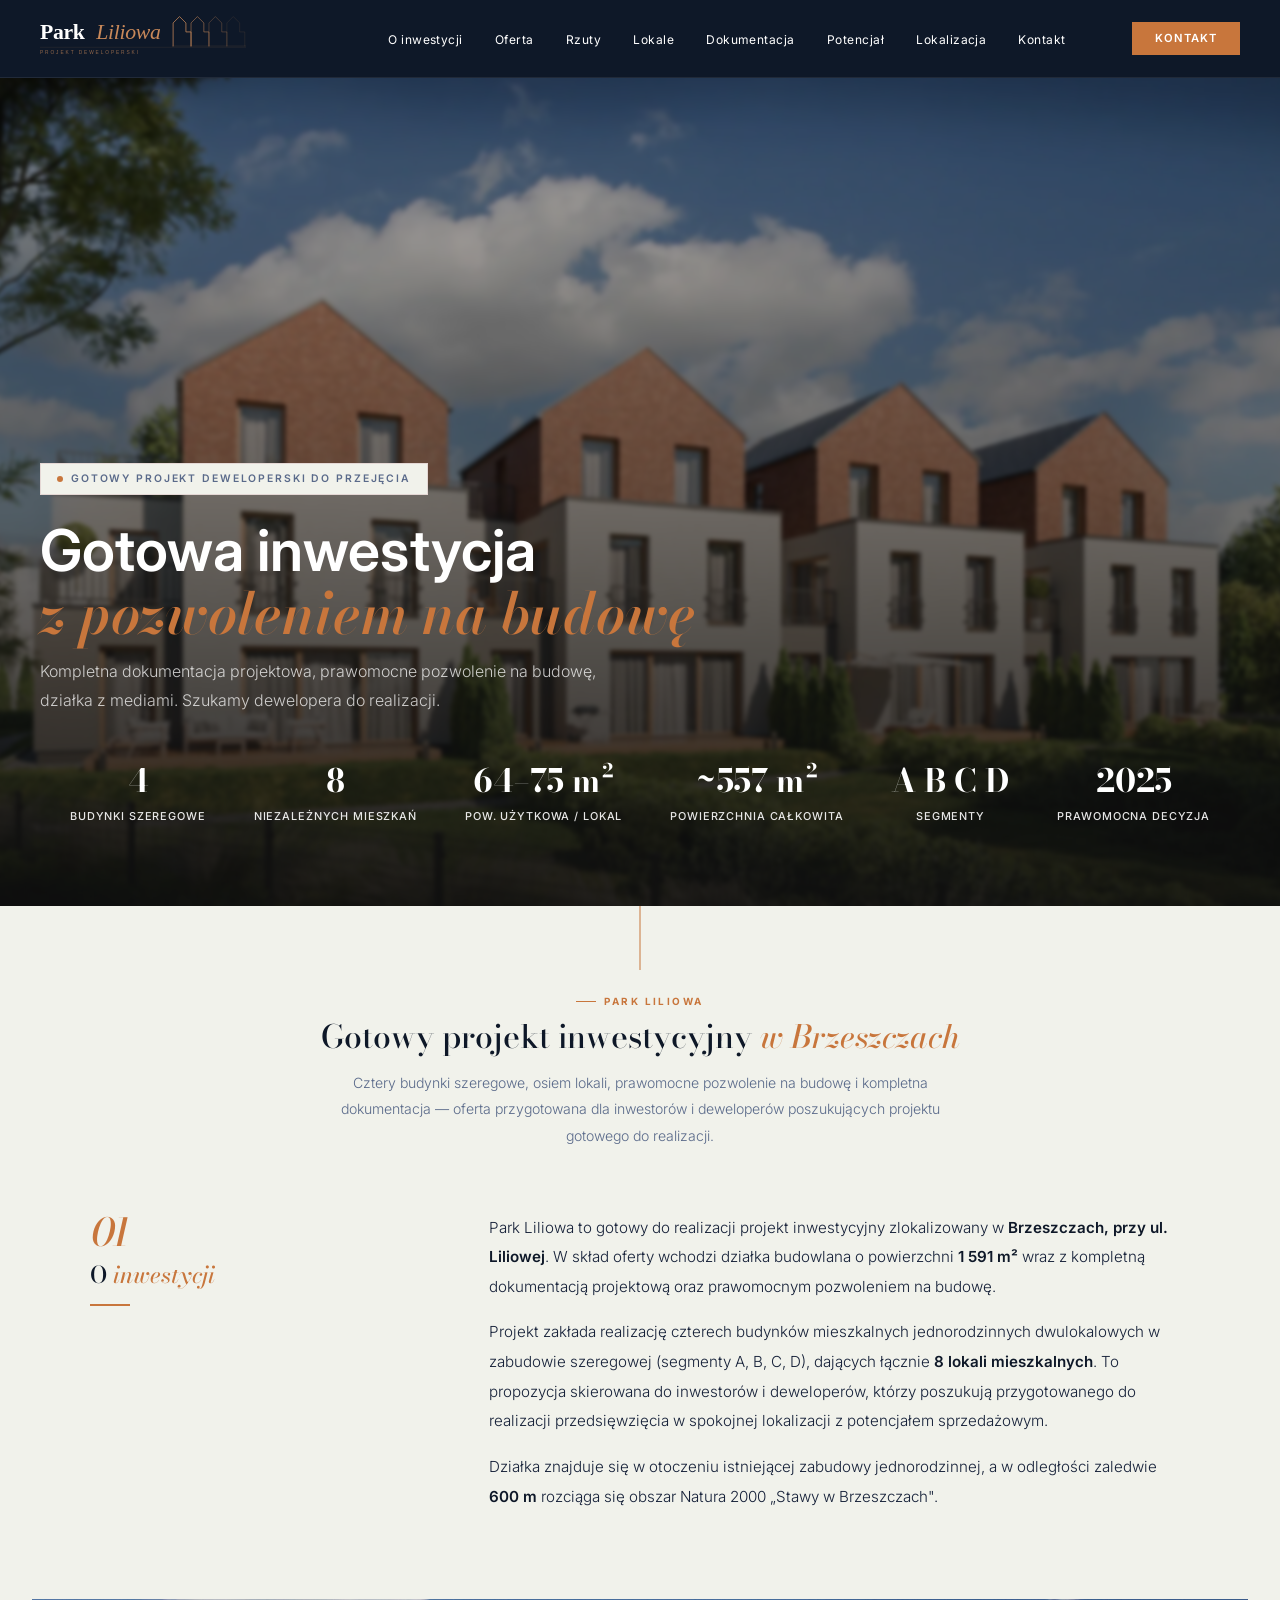
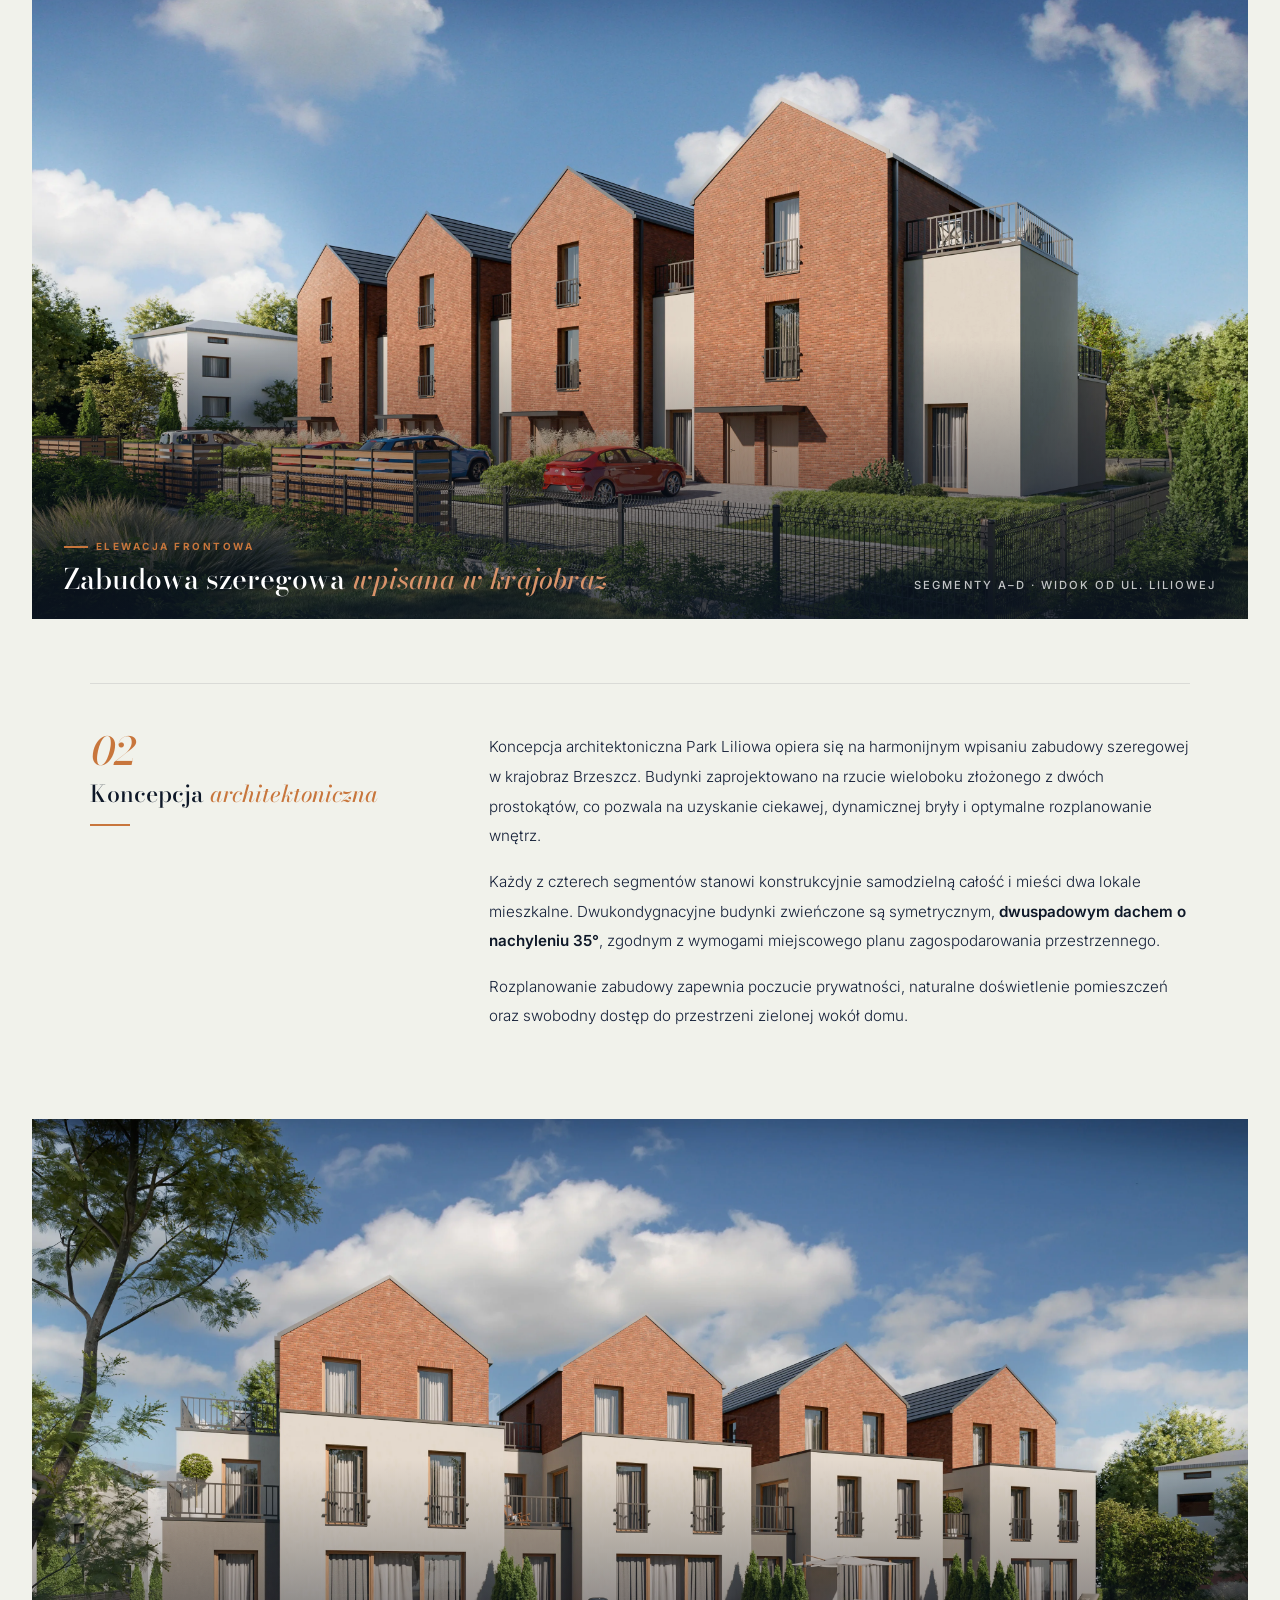
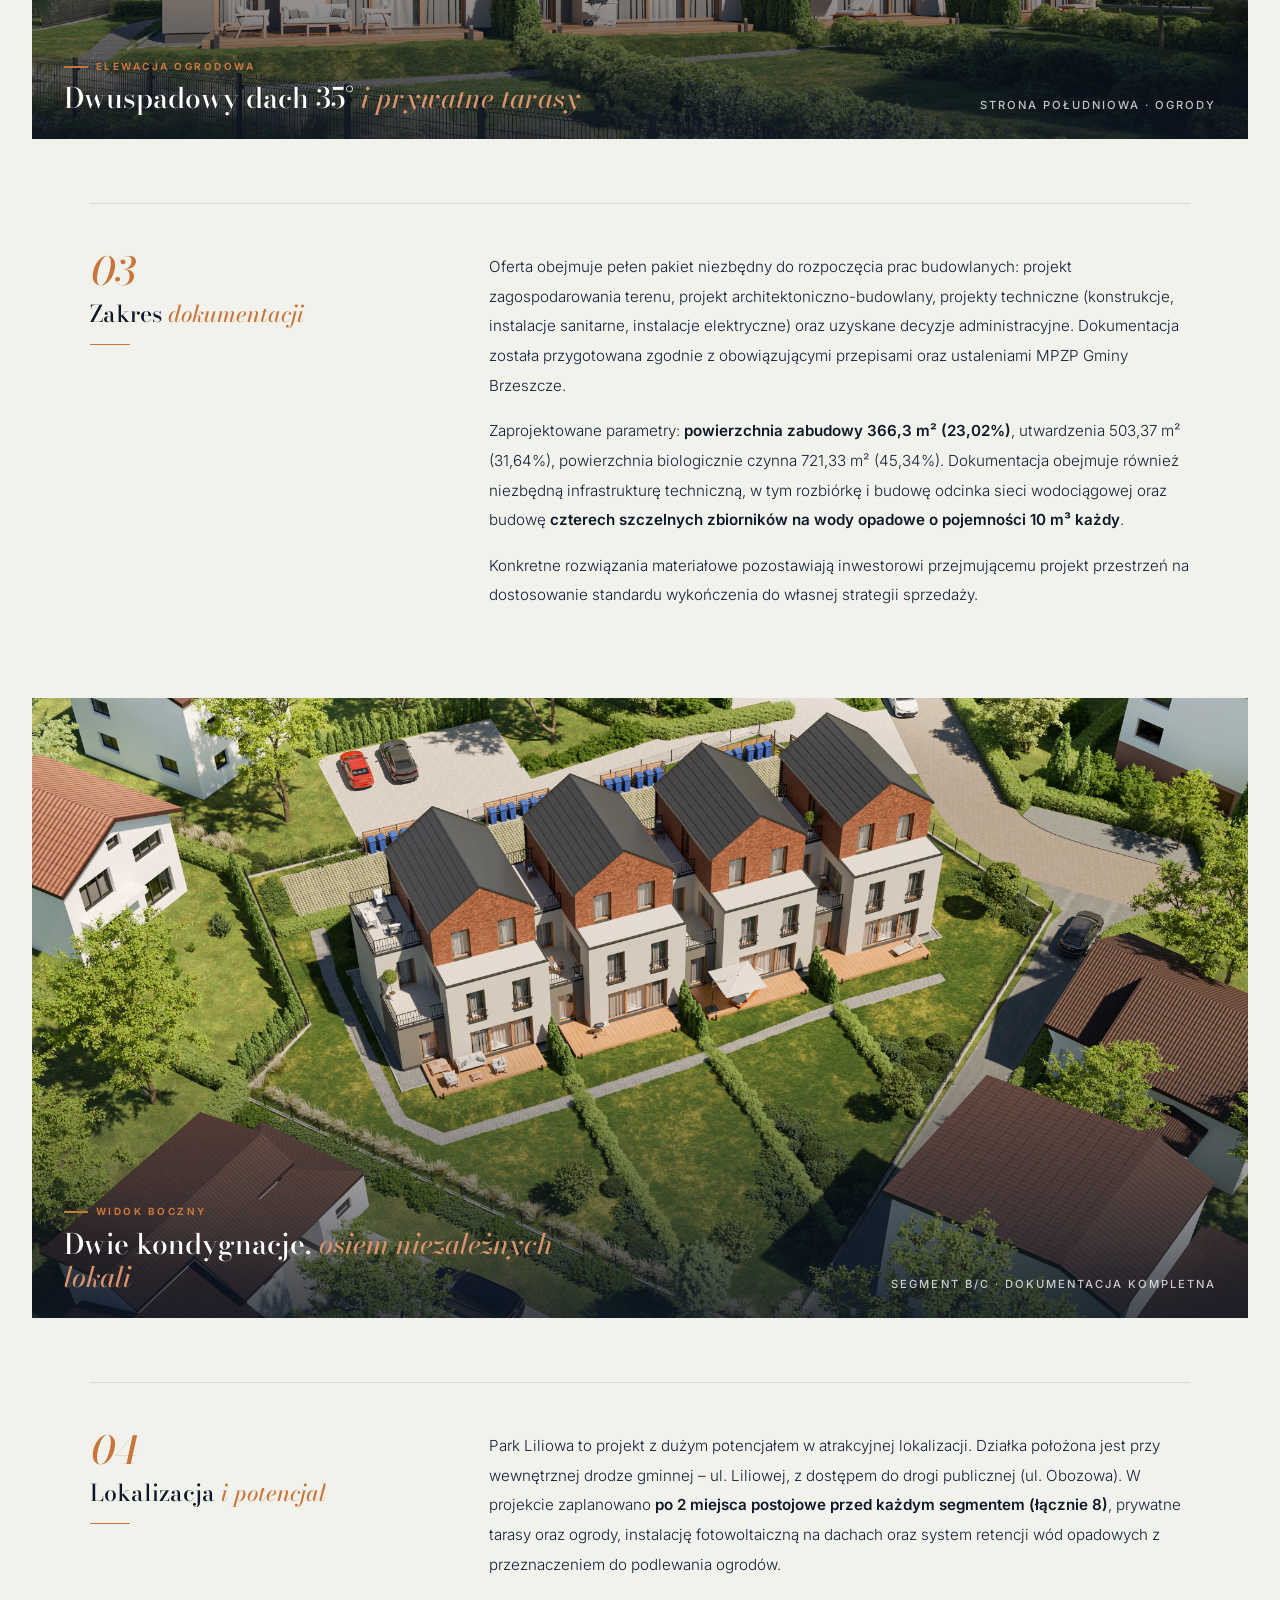
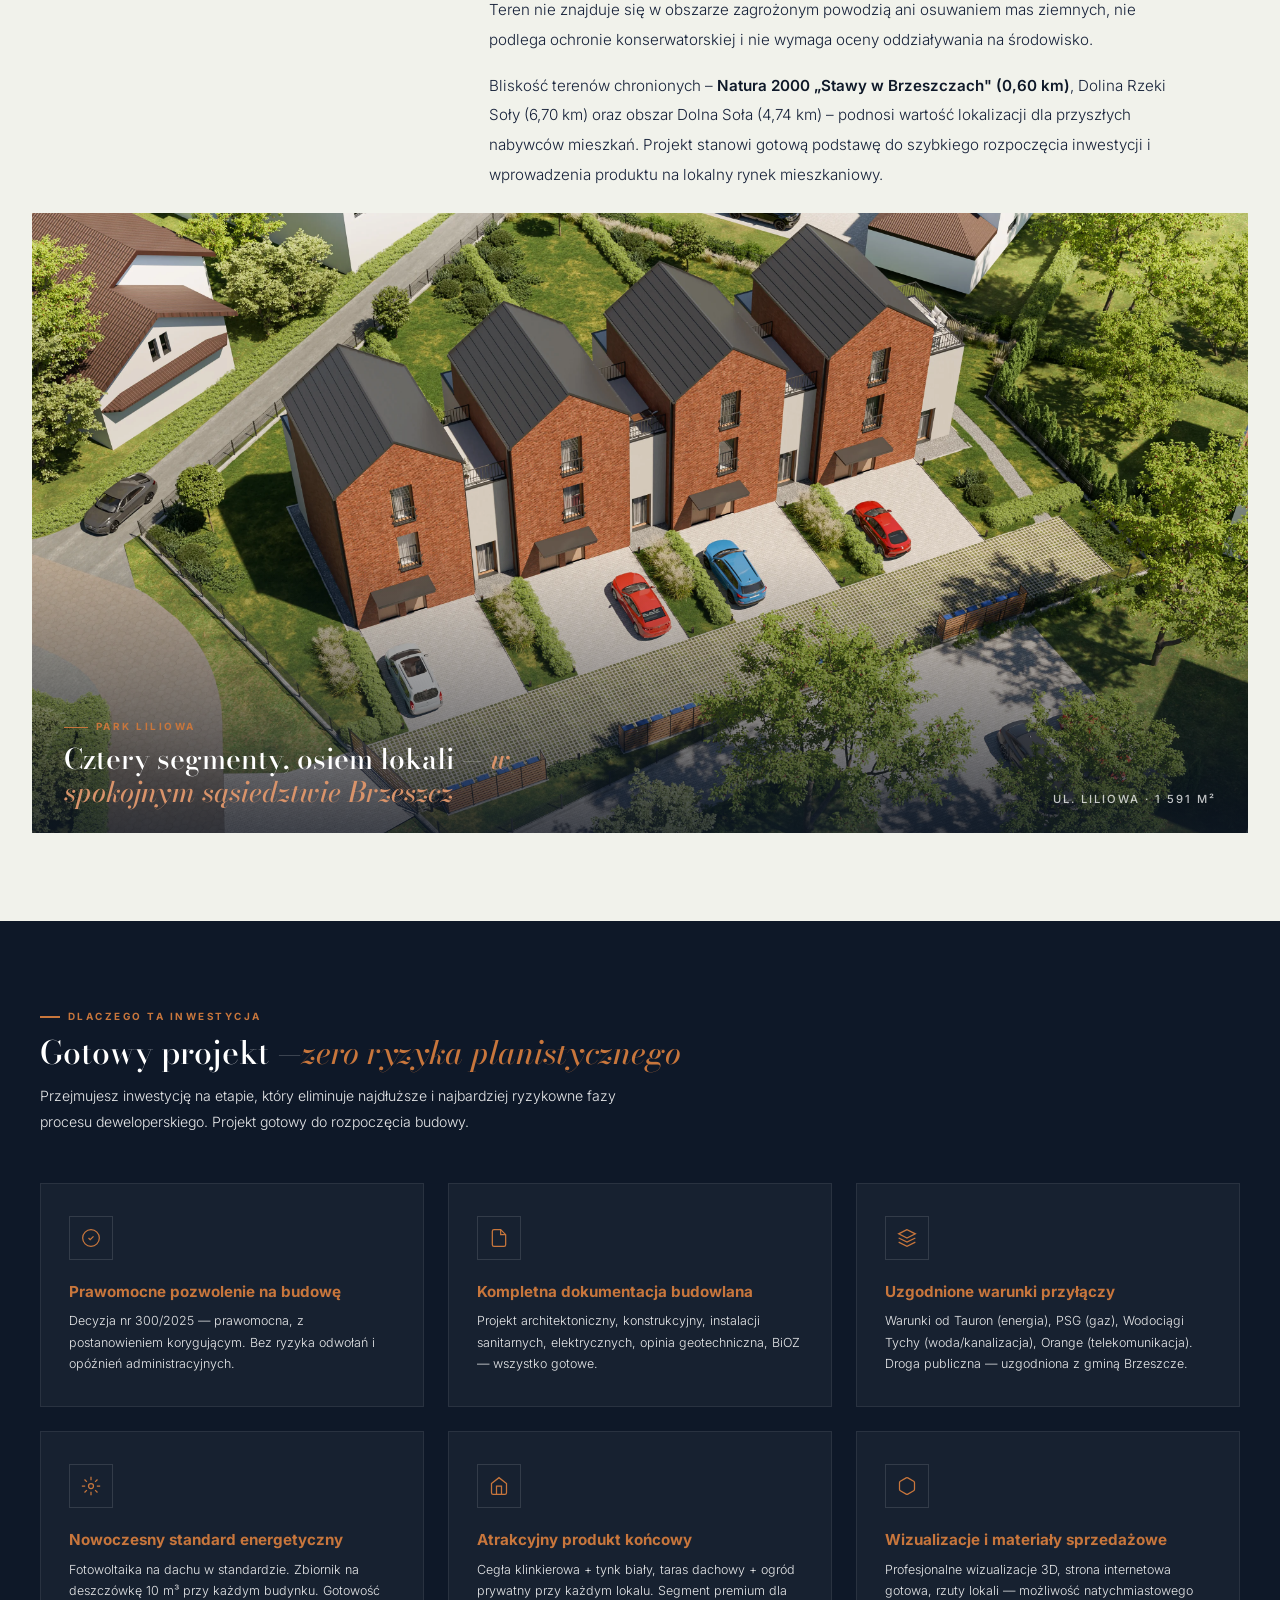
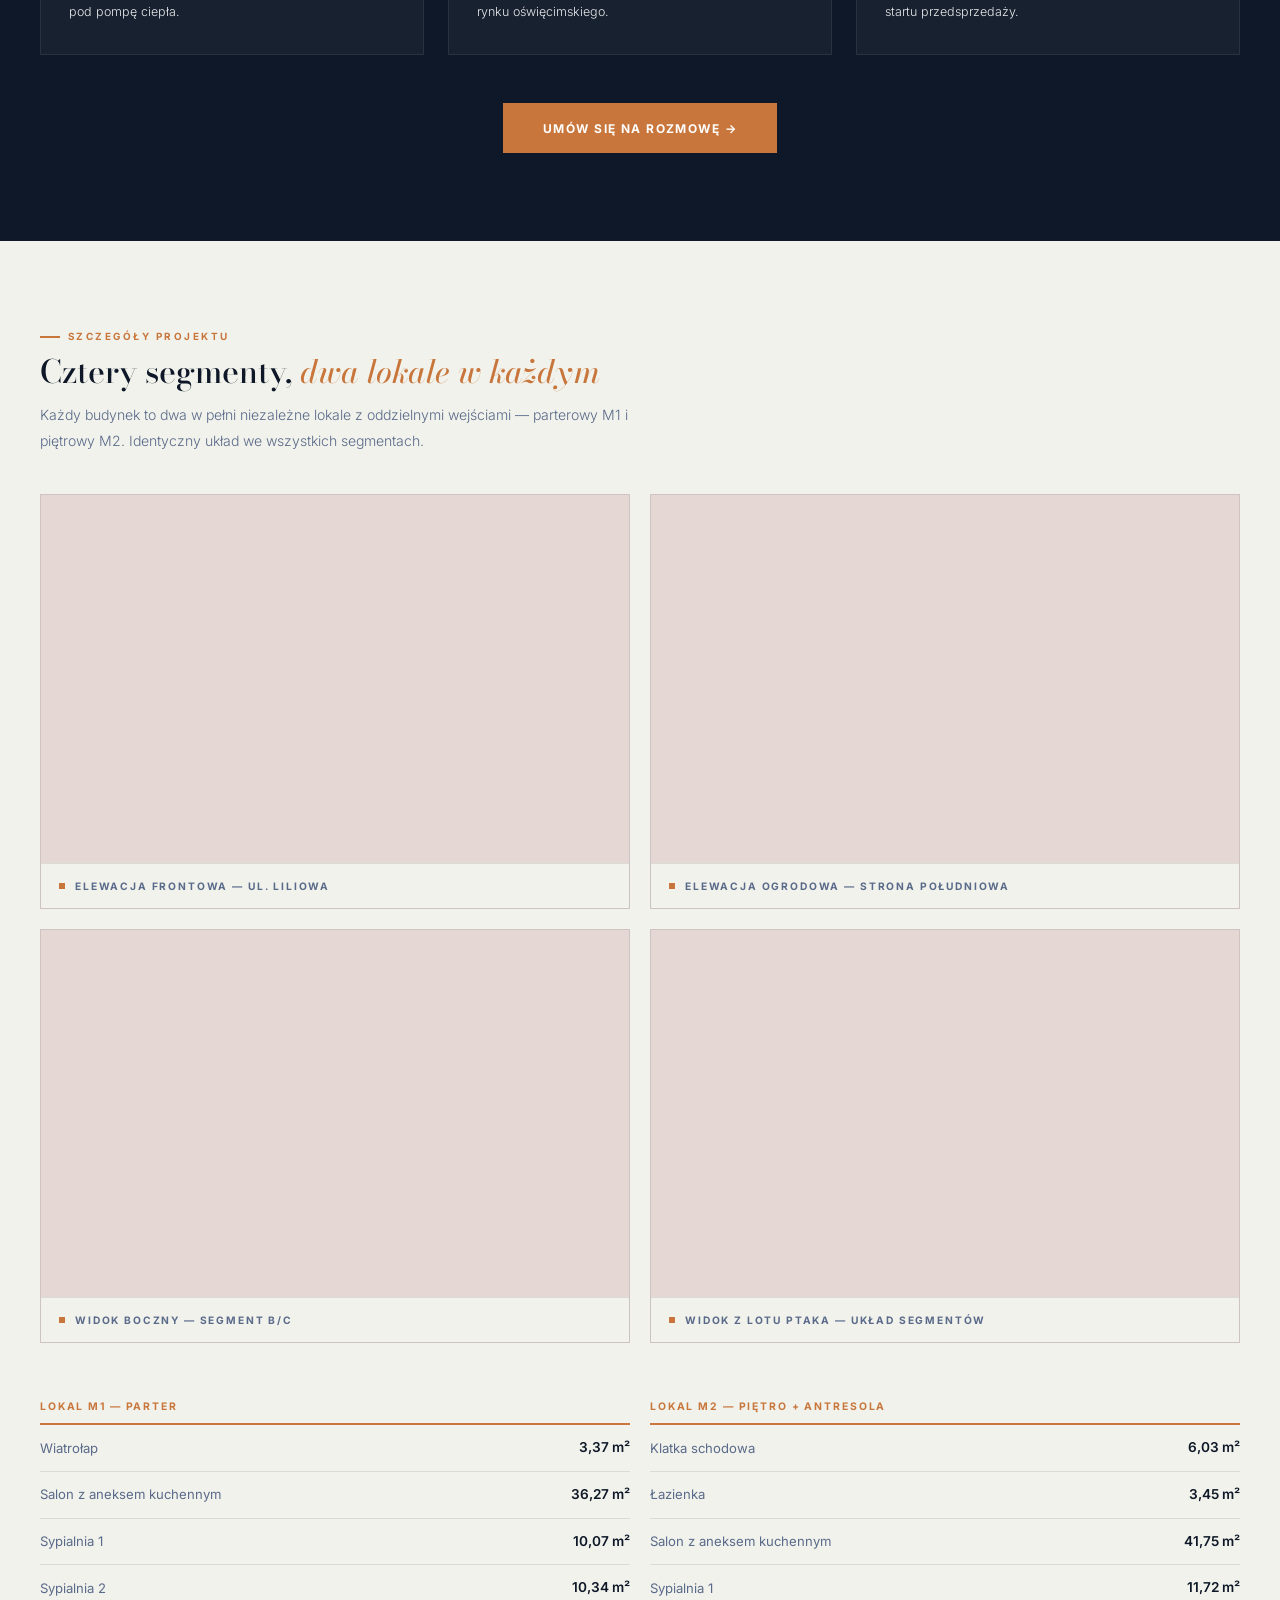
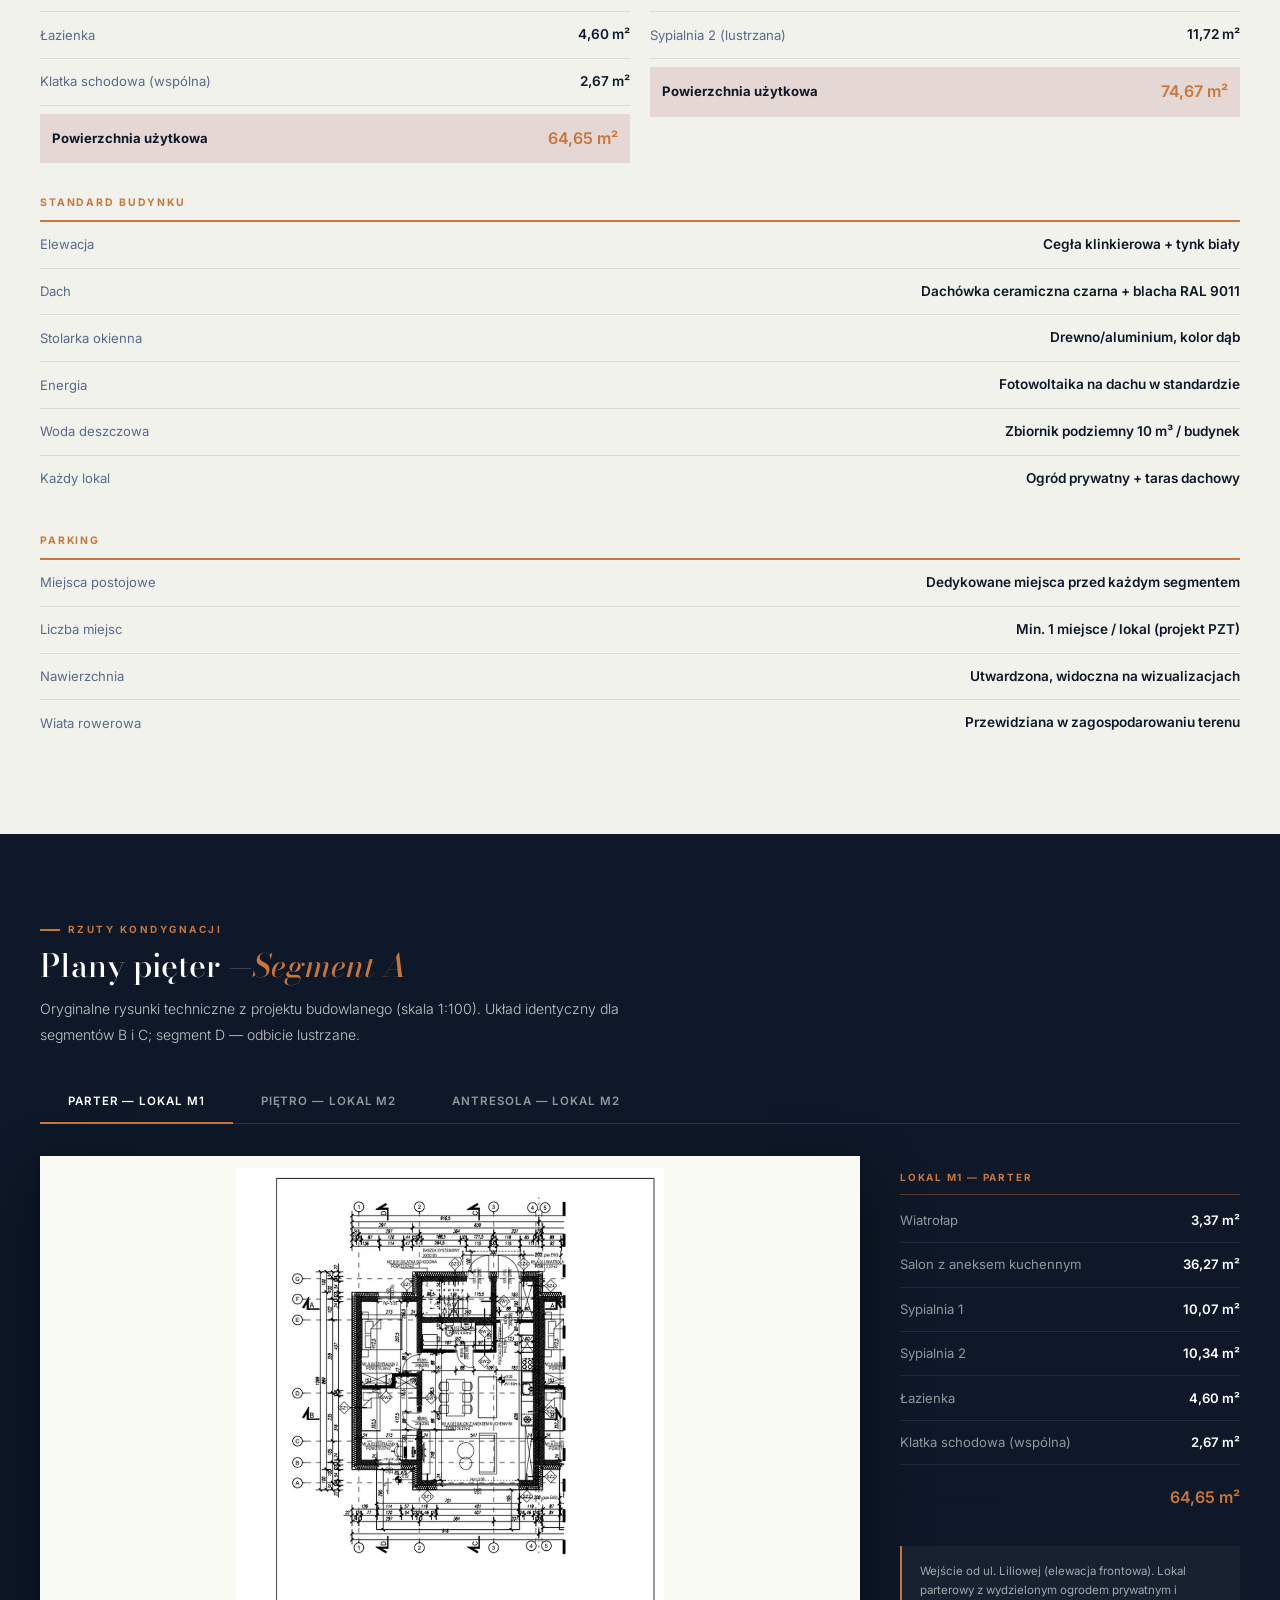
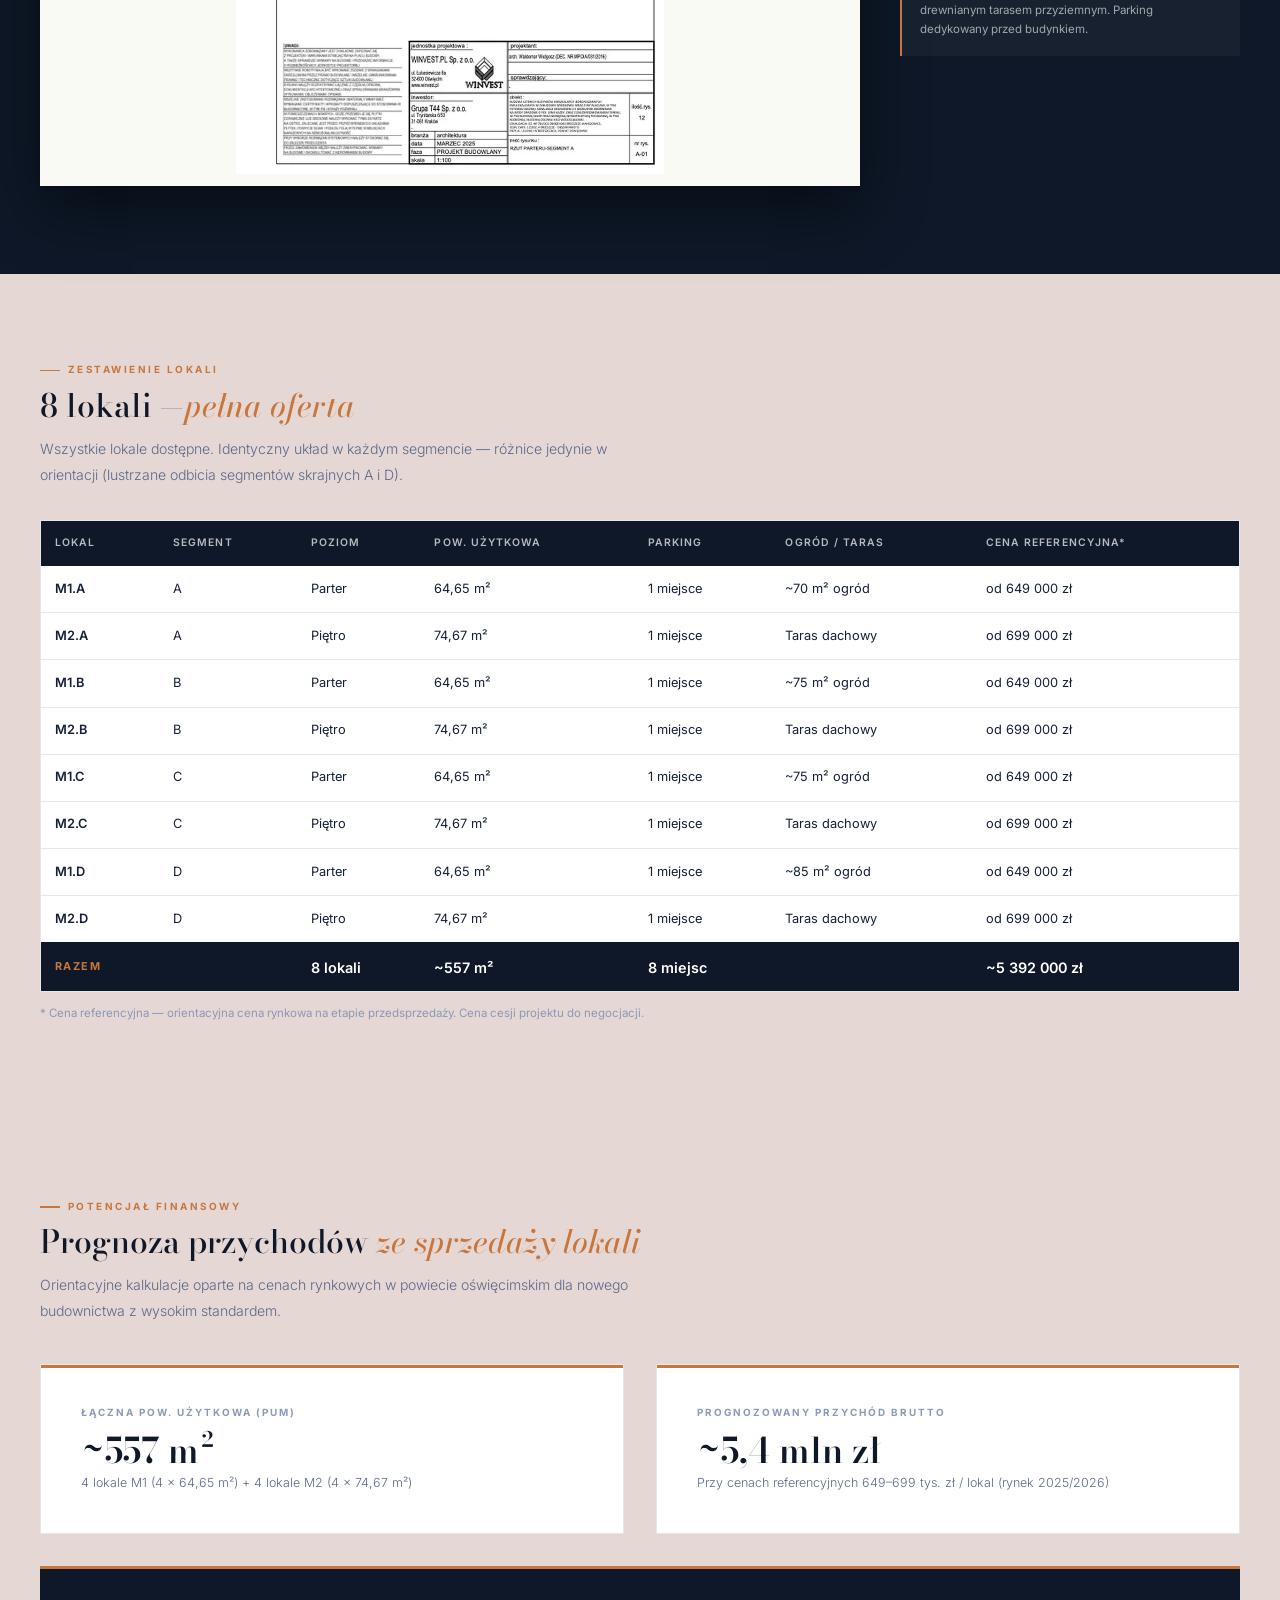
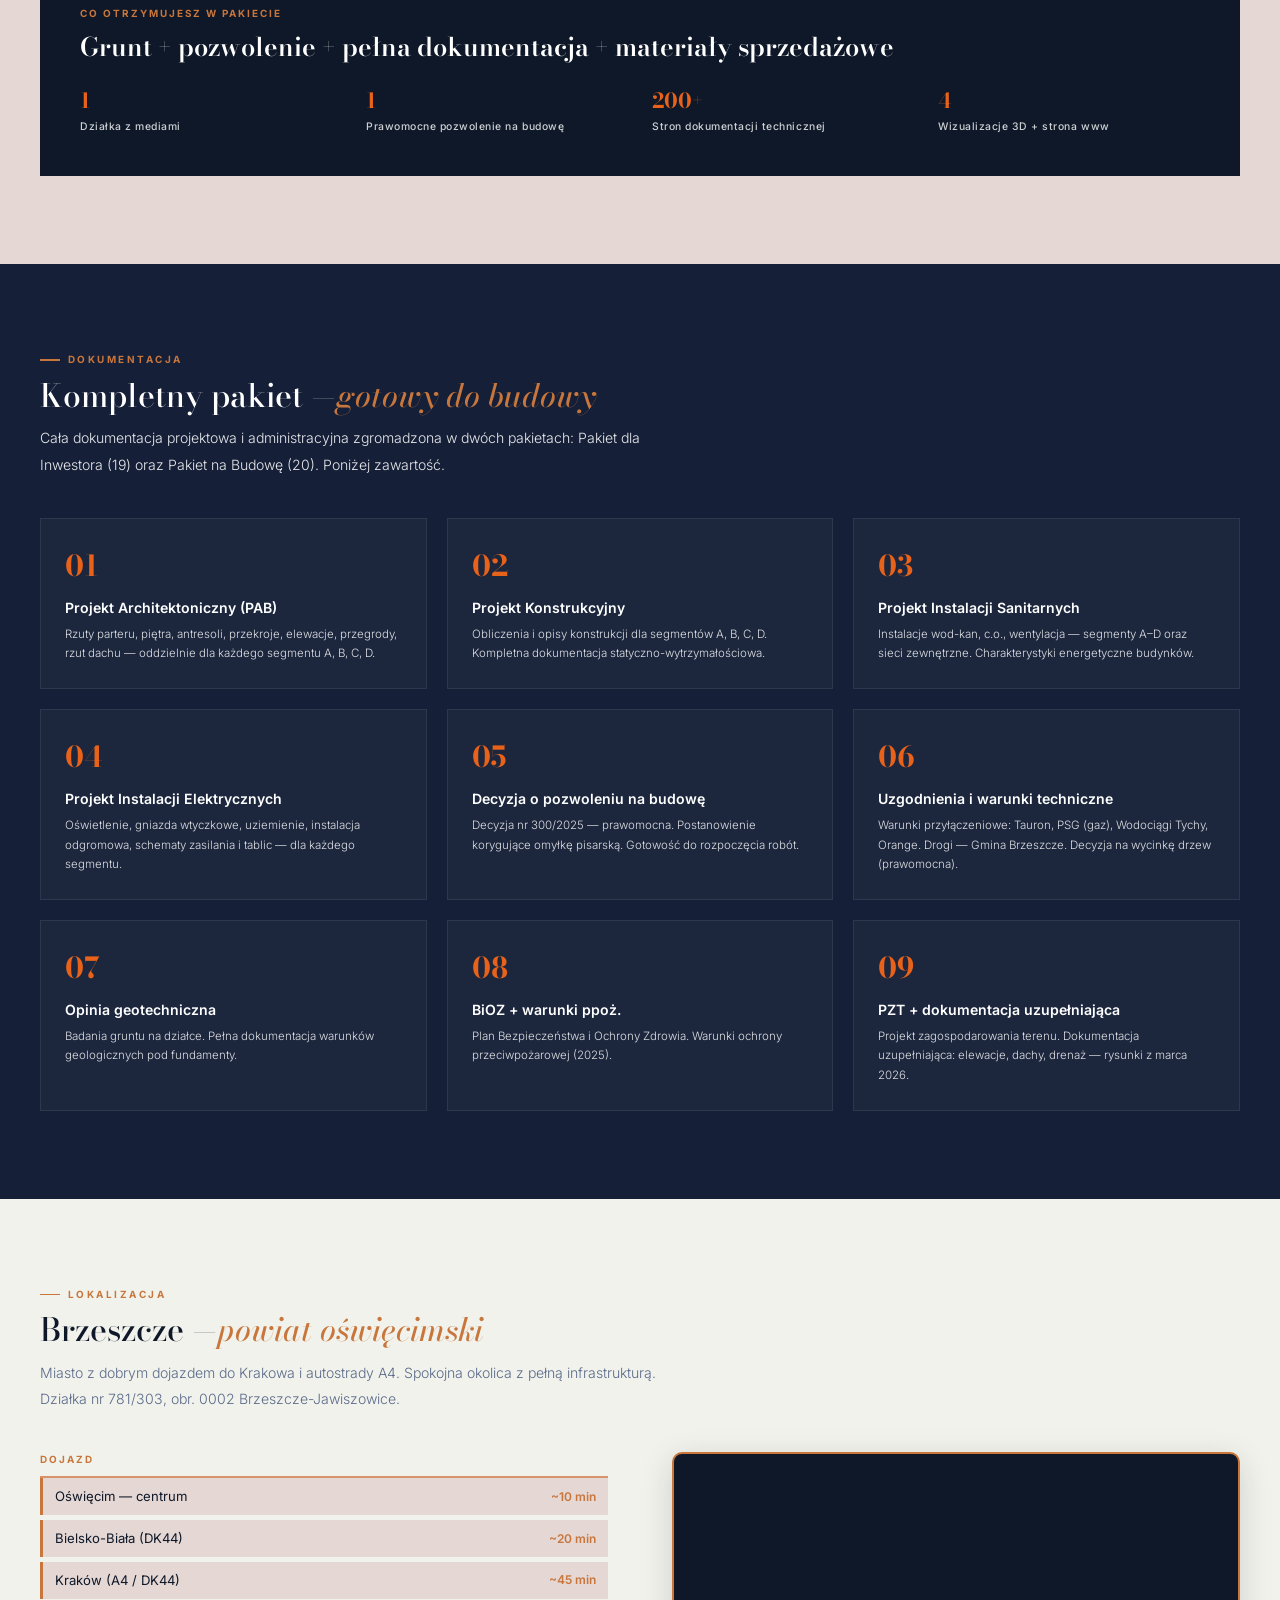
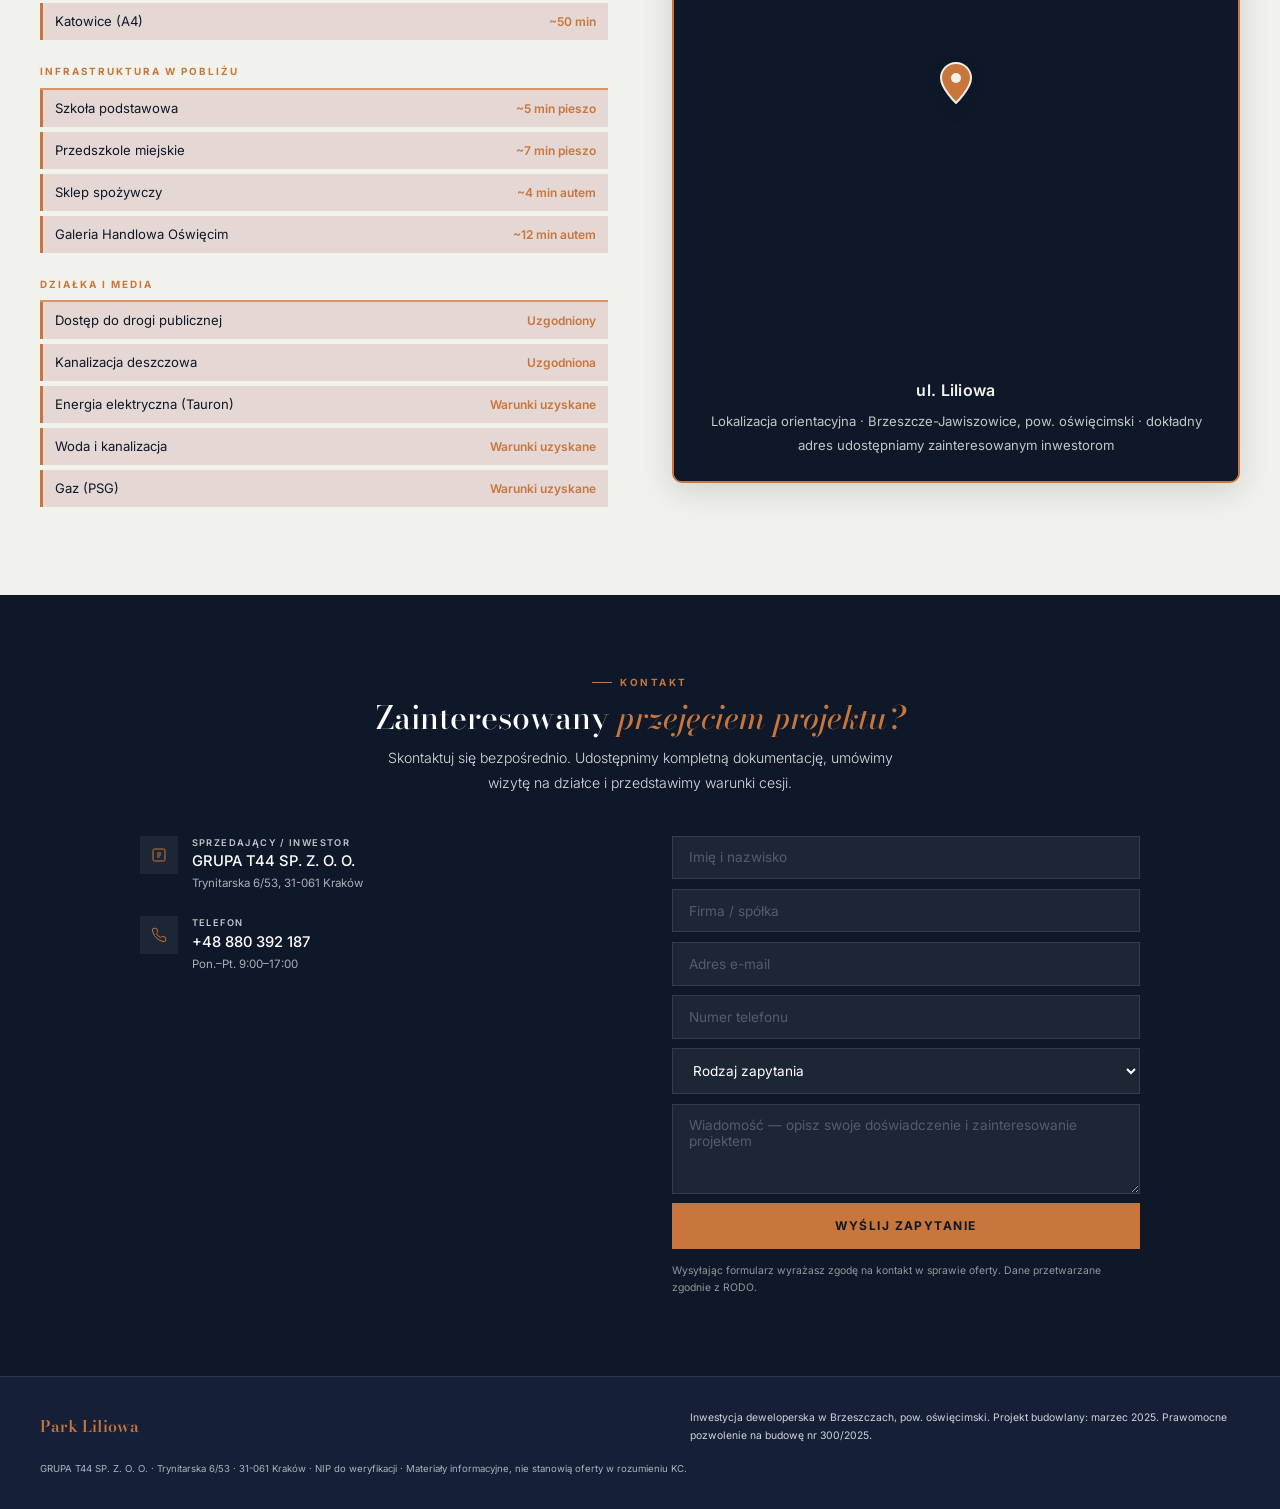
==== commit a09f81de: "Remove parkliliowa@outlook.com and restore form recipient Drop the visible E-mail contact card and t" ====
--- a/index.html
+++ b/index.html
@@ -380,11 +380,10 @@
       "postalCode": "31-061",
       "addressCountry": "PL"
     },
-    "telephone": "+48880392187",
-    "email": "parkliliowa@outlook.com"
+    "telephone": "+48880392187"
   }
 }
-</script></head><body><nav><div class="nav-in"><a href="#" class="nav-brand" aria-label="Wróć na górę strony" onclick="event.preventDefault();window.scrollTo({top:0,behavior:'smooth'});"><svg xmlns="http://www.w3.org/2000/svg" viewBox="0 0 440 75" style="height:48px;width:auto;display:block" role="img" aria-label="Park Liliowa — Projekt Deweloperski"><title>Park Liliowa</title><text x="0" y="39" font-family="Georgia, serif" font-size="34" font-weight="700" fill="#ffffff" letter-spacing="-0.5">Park</text><text x="88" y="39" font-family="Georgia, serif" font-size="34" font-weight="400" fill="#c9895a" letter-spacing="-0.5" font-style="italic">Liliowa</text><path d="M208 50 L208 14 L218 4 L228 14 L228 28 L236 28 L236 50" stroke="#c9895a" stroke-width="1.4" stroke-linejoin="round" stroke-linecap="round" fill="none" opacity="0.85"/><path d="M236 50 L236 14 L246 4 L256 14 L256 28 L264 28 L264 50" stroke="#c9895a" stroke-width="1.4" stroke-linejoin="round" stroke-linecap="round" fill="none" opacity="0.58"/><path d="M264 50 L264 14 L274 4 L284 14 L284 28 L292 28 L292 50" stroke="#c9895a" stroke-width="1.4" stroke-linejoin="round" stroke-linecap="round" fill="none" opacity="0.33"/><path d="M292 50 L292 14 L302 4 L312 14 L312 28 L320 28 L320 50" stroke="#c9895a" stroke-width="1.4" stroke-linejoin="round" stroke-linecap="round" fill="none" opacity="0.13"/><line x1="206" y1="50" x2="322" y2="50" stroke="#c9895a" stroke-width="0.6" opacity="0.3"/><line x1="0" y1="52" x2="322" y2="52" stroke="#c9895a" stroke-width="0.5" opacity="0.3"/><text x="0" y="63" font-family="Arial, sans-serif" font-size="7.5" fill="#c9895a" letter-spacing="3" opacity="0.7">PROJEKT DEWELOPERSKI</text></svg></a><ul class="nav-links"><li><a href="#o-inwestycji">O inwestycji</a></li><li><a href="#oferta">Oferta</a></li><li><a href="#rzuty">Rzuty</a></li><li><a href="#lokale">Lokale</a></li><li><a href="#dokumentacja">Dokumentacja</a></li><li><a href="#finanse">Potencjał</a></li><li><a href="#lokalizacja">Lokalizacja</a></li><li><a href="#kontakt">Kontakt</a></li></ul><button class="nav-cta" onclick="document.getElementById('kontakt').scrollIntoView({behavior:'smooth'})">Kontakt</button></div></nav><section class="hero"><div class="hero-bg" aria-hidden="true"></div><div class="hero-content"><div class="hero-badge"><div class="hero-dot"></div><span>Gotowy projekt deweloperski do przejęcia</span></div><h1>Gotowa inwestycja<br><em>z pozwoleniem na budowę</em></h1><p class="hero-sub">Kompletna dokumentacja projektowa, prawomocne pozwolenie na budowę, działka z mediami. Szukamy dewelopera do realizacji.</p><div class="hero-stats"><div class="hstat"><div class="hstat-val">4</div><div class="hstat-label">Budynki szeregowe</div></div><div class="hstat"><div class="hstat-val">8</div><div class="hstat-label">Niezależnych mieszkań</div></div><div class="hstat"><div class="hstat-val">64–75 m²</div><div class="hstat-label">Pow. użytkowa / lokal</div></div><div class="hstat"><div class="hstat-val">~557 m²</div><div class="hstat-label">Powierzchnia całkowita</div></div><div class="hstat"><div class="hstat-val">A B C D</div><div class="hstat-label">Segmenty</div></div><div class="hstat"><div class="hstat-val">2025</div><div class="hstat-label">Prawomocna decyzja</div></div></div></div></section><section class="sec story" id="o-inwestycji"><div class="si"><div class="story-intro reveal"><div class="eyebrow">Park Liliowa</div><h2 class="h2">Gotowy projekt inwestycyjny <em>w Brzeszczach</em></h2><p class="desc">Cztery budynki szeregowe, osiem lokali, prawomocne pozwolenie na budowę i kompletna dokumentacja — oferta przygotowana dla inwestorów i deweloperów poszukujących projektu gotowego do realizacji.</p></div><div class="story-blocks"><div class="story-block reveal"><div class="story-block-label"><div class="story-num">01</div><div class="story-title">O <em>inwestycji</em></div><div class="story-rule"></div></div><div class="story-body"><p>Park Liliowa to gotowy do realizacji projekt inwestycyjny zlokalizowany w <strong>Brzeszczach, przy ul. Liliowej</strong>. W skład oferty wchodzi działka budowlana o powierzchni <strong>1 591 m²</strong> wraz z kompletną dokumentacją projektową oraz prawomocnym pozwoleniem na budowę.</p><p>Projekt zakłada realizację czterech budynków mieszkalnych jednorodzinnych dwulokalowych w zabudowie szeregowej (segmenty A, B, C, D), dających łącznie <strong>8 lokali mieszkalnych</strong>. To propozycja skierowana do inwestorów i deweloperów, którzy poszukują przygotowanego do realizacji przedsięwzięcia w spokojnej lokalizacji z potencjałem sprzedażowym.</p><p>Działka znajduje się w otoczeniu istniejącej zabudowy jednorodzinnej, a w odległości zaledwie <strong>600 m</strong> rozciąga się obszar Natura 2000 „Stawy w Brzeszczach".</p></div></div><div class="story-break reveal"><div class="story-break-inner"><figure><img src="assets/images/viz-01.webp" srcset="assets/images/viz-01-400w.webp 400w, assets/images/viz-01-800w.webp 800w, assets/images/viz-01-1200w.webp 1200w, assets/images/viz-01.webp 1920w" sizes="100vw" loading="lazy" decoding="async" alt="Park Liliowa — elewacja frontowa"><figcaption><div><div class="story-break-label">Elewacja frontowa</div><div class="story-break-title">Zabudowa szeregowa <em>wpisana w krajobraz</em></div></div><div class="story-break-meta">Segmenty A–D · widok od ul. Liliowej</div></figcaption></figure></div></div><div class="story-block reveal"><div class="story-block-label"><div class="story-num">02</div><div class="story-title">Koncepcja <em>architektoniczna</em></div><div class="story-rule"></div></div><div class="story-body"><p>Koncepcja architektoniczna Park Liliowa opiera się na harmonijnym wpisaniu zabudowy szeregowej w krajobraz Brzeszcz. Budynki zaprojektowano na rzucie wieloboku złożonego z dwóch prostokątów, co pozwala na uzyskanie ciekawej, dynamicznej bryły i optymalne rozplanowanie wnętrz.</p><p>Każdy z czterech segmentów stanowi konstrukcyjnie samodzielną całość i mieści dwa lokale mieszkalne. Dwukondygnacyjne budynki zwieńczone są symetrycznym, <strong>dwuspadowym dachem o nachyleniu 35°</strong>, zgodnym z wymogami miejscowego planu zagospodarowania przestrzennego.</p><p>Rozplanowanie zabudowy zapewnia poczucie prywatności, naturalne doświetlenie pomieszczeń oraz swobodny dostęp do przestrzeni zielonej wokół domu.</p></div></div><div class="story-break reveal"><div class="story-break-inner"><figure><img src="assets/images/viz-02.webp" srcset="assets/images/viz-02-400w.webp 400w, assets/images/viz-02-800w.webp 800w, assets/images/viz-02-1200w.webp 1200w, assets/images/viz-02.webp 1920w" sizes="100vw" loading="lazy" decoding="async" alt="Park Liliowa — elewacja ogrodowa"><figcaption><div><div class="story-break-label">Elewacja ogrodowa</div><div class="story-break-title">Dwuspadowy dach 35° <em>i prywatne tarasy</em></div></div><div class="story-break-meta">Strona południowa · ogrody</div></figcaption></figure></div></div><div class="story-block reveal"><div class="story-block-label"><div class="story-num">03</div><div class="story-title">Zakres <em>dokumentacji</em></div><div class="story-rule"></div></div><div class="story-body"><p>Oferta obejmuje pełen pakiet niezbędny do rozpoczęcia prac budowlanych: projekt zagospodarowania terenu, projekt architektoniczno-budowlany, projekty techniczne (konstrukcje, instalacje sanitarne, instalacje elektryczne) oraz uzyskane decyzje administracyjne. Dokumentacja została przygotowana zgodnie z obowiązującymi przepisami oraz ustaleniami MPZP Gminy Brzeszcze.</p><p>Zaprojektowane parametry: <strong>powierzchnia zabudowy 366,3 m² (23,02%)</strong>, utwardzenia 503,37 m² (31,64%), powierzchnia biologicznie czynna 721,33 m² (45,34%). Dokumentacja obejmuje również niezbędną infrastrukturę techniczną, w tym rozbiórkę i budowę odcinka sieci wodociągowej oraz budowę <strong>czterech szczelnych zbiorników na wody opadowe o pojemności 10 m³ każdy</strong>.</p><p>Konkretne rozwiązania materiałowe pozostawiają inwestorowi przejmującemu projekt przestrzeń na dostosowanie standardu wykończenia do własnej strategii sprzedaży.</p></div></div><div class="story-break reveal"><div class="story-break-inner"><figure><img src="assets/images/viz-3B.webp" srcset="assets/images/viz-3B-400w.webp 400w, assets/images/viz-3B-800w.webp 800w, assets/images/viz-3B-1200w.webp 1200w, assets/images/viz-3B.webp 1920w" sizes="100vw" loading="lazy" decoding="async" alt="Park Liliowa — widok boczny"><figcaption><div><div class="story-break-label">Widok boczny</div><div class="story-break-title">Dwie kondygnacje, <em>osiem niezależnych lokali</em></div></div><div class="story-break-meta">Segment B/C · dokumentacja kompletna</div></figcaption></figure></div></div><div class="story-block reveal"><div class="story-block-label"><div class="story-num">04</div><div class="story-title">Lokalizacja <em>i potencjał</em></div><div class="story-rule"></div></div><div class="story-body"><p>Park Liliowa to projekt z dużym potencjałem w atrakcyjnej lokalizacji. Działka położona jest przy wewnętrznej drodze gminnej – ul. Liliowej, z dostępem do drogi publicznej (ul. Obozowa). W projekcie zaplanowano <strong>po 2 miejsca postojowe przed każdym segmentem (łącznie 8)</strong>, prywatne tarasy oraz ogrody, instalację fotowoltaiczną na dachach oraz system retencji wód opadowych z przeznaczeniem do podlewania ogrodów.</p><p>Teren nie znajduje się w obszarze zagrożonym powodzią ani osuwaniem mas ziemnych, nie podlega ochronie konserwatorskiej i nie wymaga oceny oddziaływania na środowisko.</p><p>Bliskość terenów chronionych – <strong>Natura 2000 „Stawy w Brzeszczach" (0,60 km)</strong>, Dolina Rzeki Soły (6,70 km) oraz obszar Dolna Soła (4,74 km) – podnosi wartość lokalizacji dla przyszłych nabywców mieszkań. Projekt stanowi gotową podstawę do szybkiego rozpoczęcia inwestycji i wprowadzenia produktu na lokalny rynek mieszkaniowy.</p></div></div></div><div class="story-break reveal" aria-hidden="false"><div class="story-break-inner"><figure><img src="assets/images/viz-04.webp" srcset="assets/images/viz-04-400w.webp 400w, assets/images/viz-04-800w.webp 800w, assets/images/viz-04-1200w.webp 1200w, assets/images/viz-04.webp 1920w" sizes="100vw" loading="lazy" decoding="async" alt="Park Liliowa — widok z lotu ptaka"><figcaption><div><div class="story-break-label">Park Liliowa</div><div class="story-break-title">Cztery segmenty, osiem lokali — <em>w spokojnym sąsiedztwie Brzeszcz</em></div></div><div class="story-break-meta">ul. Liliowa · 1 591 m²</div></figcaption></figure></div></div></div></section><section class="sec value" id="oferta"><div class="si"><div class="eyebrow">Dlaczego ta inwestycja</div><h2 class="h2">Gotowy projekt —<em>zero ryzyka planistycznego</em></h2><p class="desc">Przejmujesz inwestycję na etapie, który eliminuje najdłuższe i najbardziej ryzykowne fazy procesu deweloperskiego. Projekt gotowy do rozpoczęcia budowy.</p><div class="val-grid reveal stagger"><div class="val-card"><div class="val-icon"><svg viewBox="0 0 24 24" fill="none" stroke-width="1.5"><path d="M9 12l2 2 4-4"/><path d="M12 22c5.523 0 10-4.477 10-10S17.523 2 12 2 2 6.477 2 12s4.477 10 10 10z"/></svg></div><div class="val-title">Prawomocne pozwolenie na budowę</div><div class="val-desc">Decyzja nr 300/2025 — prawomocna, z postanowieniem korygującym. Bez ryzyka odwołań i opóźnień administracyjnych.</div></div><div class="val-card"><div class="val-icon"><svg viewBox="0 0 24 24" fill="none" stroke-width="1.5"><path d="M14 2H6a2 2 0 00-2 2v16a2 2 0 002 2h12a2 2 0 002-2V8z"/><polyline points="14 2 14 8 20 8"/></svg></div><div class="val-title">Kompletna dokumentacja budowlana</div><div class="val-desc">Projekt architektoniczny, konstrukcyjny, instalacji sanitarnych, elektrycznych, opinia geotechniczna, BiOZ — wszystko gotowe.</div></div><div class="val-card"><div class="val-icon"><svg viewBox="0 0 24 24" fill="none" stroke-width="1.5"><path d="M12 2L2 7l10 5 10-5-10-5z"/><path d="M2 17l10 5 10-5"/><path d="M2 12l10 5 10-5"/></svg></div><div class="val-title">Uzgodnione warunki przyłączy</div><div class="val-desc">Warunki od Tauron (energia), PSG (gaz), Wodociągi Tychy (woda/kanalizacja), Orange (telekomunikacja). Droga publiczna — uzgodniona z gminą Brzeszcze.</div></div><div class="val-card"><div class="val-icon"><svg viewBox="0 0 24 24" fill="none" stroke-width="1.5"><circle cx="12" cy="12" r="3"/><path d="M12 1v4M12 19v4M4.22 4.22l2.83 2.83M16.95 16.95l2.83 2.83M1 12h4M19 12h4M4.22 19.78l2.83-2.83M16.95 7.05l2.83-2.83"/></svg></div><div class="val-title">Nowoczesny standard energetyczny</div><div class="val-desc">Fotowoltaika na dachu w standardzie. Zbiornik na deszczówkę 10 m³ przy każdym budynku. Gotowość pod pompę ciepła.</div></div><div class="val-card"><div class="val-icon"><svg viewBox="0 0 24 24" fill="none" stroke-width="1.5"><path d="M3 9l9-7 9 7v11a2 2 0 01-2 2H5a2 2 0 01-2-2z"/><polyline points="9 22 9 12 15 12 15 22"/></svg></div><div class="val-title">Atrakcyjny produkt końcowy</div><div class="val-desc">Cegła klinkierowa + tynk biały, taras dachowy + ogród prywatny przy każdym lokalu. Segment premium dla rynku oświęcimskiego.</div></div><div class="val-card"><div class="val-icon"><svg viewBox="0 0 24 24" fill="none" stroke-width="1.5"><path d="M21 16V8a2 2 0 00-1-1.73l-7-4a2 2 0 00-2 0l-7 4A2 2 0 003 8v8a2 2 0 001 1.73l7 4a2 2 0 002 0l7-4A2 2 0 0021 16z"/></svg></div><div class="val-title">Wizualizacje i materiały sprzedażowe</div><div class="val-desc">Profesjonalne wizualizacje 3D, strona internetowa gotowa, rzuty lokali — możliwość natychmiastowego startu przedsprzedaży.</div></div></div><div style="text-align:center;margin-top:3rem"><a href="#kontakt" class="val-cta">Umów się na rozmowę →</a></div></div></section><section class="sec" id="projekt"><div class="si"><div class="eyebrow">Szczegóły projektu</div><h2 class="h2">Cztery segmenty, <em>dwa lokale w każdym</em></h2><p class="desc">Każdy budynek to dwa w pełni niezależne lokale z oddzielnymi wejściami — parterowy M1 i piętrowy M2. Identyczny układ we wszystkich segmentach.</p><div class="gallery reveal"><div class="gal-item"><img src="assets/images/viz-01.webp" srcset="assets/images/viz-01-400w.webp 400w, assets/images/viz-01-800w.webp 800w, assets/images/viz-01-1200w.webp 1200w, assets/images/viz-01.webp 1920w" sizes="(max-width: 600px) 100vw, (max-width: 1200px) 50vw, 800px" loading="lazy" decoding="async" alt="Elewacja frontowa"><div class="gal-label">Elewacja frontowa — ul. Liliowa</div></div><div class="gal-item"><img src="assets/images/viz-02.webp" srcset="assets/images/viz-02-400w.webp 400w, assets/images/viz-02-800w.webp 800w, assets/images/viz-02-1200w.webp 1200w, assets/images/viz-02.webp 1920w" sizes="(max-width: 600px) 100vw, (max-width: 1200px) 50vw, 800px" loading="lazy" decoding="async" alt="Elewacja ogrodowa"><div class="gal-label">Elewacja ogrodowa — strona południowa</div></div><div class="gal-item"><img src="assets/images/viz-3B.webp" srcset="assets/images/viz-3B-400w.webp 400w, assets/images/viz-3B-800w.webp 800w, assets/images/viz-3B-1200w.webp 1200w, assets/images/viz-3B.webp 1920w" sizes="(max-width: 600px) 100vw, (max-width: 1200px) 50vw, 800px" loading="lazy" decoding="async" alt="Widok boczny"><div class="gal-label">Widok boczny — segment B/C</div></div><div class="gal-item"><img src="assets/images/viz-04.webp" srcset="assets/images/viz-04-400w.webp 400w, assets/images/viz-04-800w.webp 800w, assets/images/viz-04-1200w.webp 1200w, assets/images/viz-04.webp 1920w" sizes="(max-width: 600px) 100vw, (max-width: 1200px) 50vw, 800px" loading="lazy" decoding="async" alt="Widok z lotu ptaka"><div class="gal-label">Widok z lotu ptaka — układ segmentów</div></div></div><div class="reveal" style="margin-top:2.5rem"><div style="display:grid;grid-template-columns:1fr 1fr;gap:1.25rem"><div><div class="spec-section" style="margin-top:0">Lokal M1 — Parter</div><div class="spec-list"><div class="spec-row"><span class="spec-key">Wiatrołap</span><span class="spec-val">3,37 m²</span></div><div class="spec-row"><span class="spec-key">Salon z aneksem kuchennym</span><span class="spec-val">36,27 m²</span></div><div class="spec-row"><span class="spec-key">Sypialnia 1</span><span class="spec-val">10,07 m²</span></div><div class="spec-row"><span class="spec-key">Sypialnia 2</span><span class="spec-val">10,34 m²</span></div><div class="spec-row"><span class="spec-key">Łazienka</span><span class="spec-val">4,60 m²</span></div><div class="spec-row"><span class="spec-key">Klatka schodowa (wspólna)</span><span class="spec-val">2,67 m²</span></div><div class="spec-row" style="background:var(--bg2);padding:0.75rem;margin-top:0.5rem"><span class="spec-key" style="font-weight:700;color:var(--ink)">Powierzchnia użytkowa</span><span class="spec-val" style="font-size:1rem;color:var(--gold)">64,65 m²</span></div></div></div><div><div class="spec-section" style="margin-top:0">Lokal M2 — Piętro + antresola</div><div class="spec-list"><div class="spec-row"><span class="spec-key">Klatka schodowa</span><span class="spec-val">6,03 m²</span></div><div class="spec-row"><span class="spec-key">Łazienka</span><span class="spec-val">3,45 m²</span></div><div class="spec-row"><span class="spec-key">Salon z aneksem kuchennym</span><span class="spec-val">41,75 m²</span></div><div class="spec-row"><span class="spec-key">Sypialnia 1</span><span class="spec-val">11,72 m²</span></div><div class="spec-row"><span class="spec-key">Sypialnia 2 (lustrzana)</span><span class="spec-val">11,72 m²</span></div><div class="spec-row" style="background:var(--bg2);padding:0.75rem;margin-top:0.5rem"><span class="spec-key" style="font-weight:700;color:var(--ink)">Powierzchnia użytkowa</span><span class="spec-val" style="font-size:1rem;color:var(--gold)">74,67 m²</span></div></div></div></div><div class="spec-section">Standard budynku</div><div class="spec-list"><div class="spec-row"><span class="spec-key">Elewacja</span><span class="spec-val">Cegła klinkierowa + tynk biały</span></div><div class="spec-row"><span class="spec-key">Dach</span><span class="spec-val">Dachówka ceramiczna czarna + blacha RAL 9011</span></div><div class="spec-row"><span class="spec-key">Stolarka okienna</span><span class="spec-val">Drewno/aluminium, kolor dąb</span></div><div class="spec-row"><span class="spec-key">Energia</span><span class="spec-val">Fotowoltaika na dachu w standardzie</span></div><div class="spec-row"><span class="spec-key">Woda deszczowa</span><span class="spec-val">Zbiornik podziemny 10 m³ / budynek</span></div><div class="spec-row"><span class="spec-key">Każdy lokal</span><span class="spec-val">Ogród prywatny + taras dachowy</span></div></div><div class="spec-section">Parking</div><div class="spec-list"><div class="spec-row"><span class="spec-key">Miejsca postojowe</span><span class="spec-val">Dedykowane miejsca przed każdym segmentem</span></div><div class="spec-row"><span class="spec-key">Liczba miejsc</span><span class="spec-val">Min. 1 miejsce / lokal (projekt PZT)</span></div><div class="spec-row"><span class="spec-key">Nawierzchnia</span><span class="spec-val">Utwardzona, widoczna na wizualizacjach</span></div><div class="spec-row"><span class="spec-key">Wiata rowerowa</span><span class="spec-val">Przewidziana w zagospodarowaniu terenu</span></div></div></div></div></section><section class="sec plans-sec" id="rzuty"><div class="si"><div class="eyebrow">Rzuty kondygnacji</div><h2 class="h2">Plany pięter —<em>Segment A</em></h2><p class="desc">Oryginalne rysunki techniczne z projektu budowlanego (skala 1:100). Układ identyczny dla segmentów B i C; segment D — odbicie lustrzane.</p><div class="plan-tabs"><button class="plan-tab on" onclick="showPlan('parter',this)">Parter — Lokal M1</button><button class="plan-tab" onclick="showPlan('pietro',this)">Piętro — Lokal M2</button><button class="plan-tab" onclick="showPlan('antresola',this)">Antresola — Lokal M2</button></div><div class="plan-pane on" id="plan-parter"><div class="plan-embed"><img src="assets/images/image-6.webp" srcset="assets/images/image-6-400w.webp 400w, assets/images/image-6-800w.webp 800w, assets/images/image-6.webp 989w" sizes="(max-width: 600px) 100vw, (max-width: 1200px) 50vw, 800px" width="989" height="1400" loading="lazy" decoding="async" alt="Rzut parteru — Segment A"></div><div><div class="plan-meta"><div class="plan-meta-title">Lokal M1 — Parter</div><div class="plan-meta-row"><span class="plan-meta-key">Wiatrołap</span><span class="plan-meta-val">3,37 m²</span></div><div class="plan-meta-row"><span class="plan-meta-key">Salon z aneksem kuchennym</span><span class="plan-meta-val">36,27 m²</span></div><div class="plan-meta-row"><span class="plan-meta-key">Sypialnia 1</span><span class="plan-meta-val">10,07 m²</span></div><div class="plan-meta-row"><span class="plan-meta-key">Sypialnia 2</span><span class="plan-meta-val">10,34 m²</span></div><div class="plan-meta-row"><span class="plan-meta-key">Łazienka</span><span class="plan-meta-val">4,60 m²</span></div><div class="plan-meta-row"><span class="plan-meta-key">Klatka schodowa (wspólna)</span><span class="plan-meta-val">2,67 m²</span></div><div class="plan-meta-row" style="border-top:2px solid var(--line);margin-top:0.25rem;padding-top:0.85rem"><span class="plan-meta-key" style="font-weight:700;color:var(--ink)">Pow. użytkowa</span><span class="plan-meta-val" style="font-size:1rem;color:var(--gold)">64,65 m²</span></div></div><div class="plan-note">Wejście od ul. Liliowej (elewacja frontowa). Lokal parterowy z wydzielonym ogrodem prywatnym i drewnianym tarasem przyziemnym. Parking dedykowany przed budynkiem.</div></div></div><div class="plan-pane" id="plan-pietro"><div class="plan-embed"><img src="assets/images/image-7.webp" srcset="assets/images/image-7-400w.webp 400w, assets/images/image-7-800w.webp 800w, assets/images/image-7.webp 989w" sizes="(max-width: 600px) 100vw, (max-width: 1200px) 50vw, 800px" width="989" height="1400" loading="lazy" decoding="async" alt="Rzut piętra — Segment A"></div><div><div class="plan-meta"><div class="plan-meta-title">Lokal M2 — Piętro</div><div class="plan-meta-row"><span class="plan-meta-key">Klatka schodowa</span><span class="plan-meta-val">6,03 m²</span></div><div class="plan-meta-row"><span class="plan-meta-key">Łazienka</span><span class="plan-meta-val">3,45 m²</span></div><div class="plan-meta-row"><span class="plan-meta-key">Salon z aneksem kuchennym</span><span class="plan-meta-val">41,75 m²</span></div><div class="plan-meta-row"><span class="plan-meta-key">Sypialnia 1</span><span class="plan-meta-val">11,72 m²</span></div><div class="plan-meta-row"><span class="plan-meta-key">Sypialnia 2 (lustrzana)</span><span class="plan-meta-val">11,72 m²</span></div><div class="plan-meta-row" style="border-top:2px solid var(--line);margin-top:0.25rem;padding-top:0.85rem"><span class="plan-meta-key" style="font-weight:700;color:var(--ink)">Pow. użytkowa</span><span class="plan-meta-val" style="font-size:1rem;color:var(--gold)">74,67 m²</span></div></div><div class="plan-note">Wejście z klatki schodowej. Otwarta przestrzeń dzienna na piętrze z dostępem na antresolę. Lokal piętrowy z tarasem dachowym i widokiem na okolicę.</div></div></div><div class="plan-pane" id="plan-antresola"><div class="plan-embed"><img src="assets/images/image-8.webp" srcset="assets/images/image-8-400w.webp 400w, assets/images/image-8-800w.webp 800w, assets/images/image-8.webp 989w" sizes="(max-width: 600px) 100vw, (max-width: 1200px) 50vw, 800px" width="989" height="1400" loading="lazy" decoding="async" alt="Rzut antresoli — Segment A"></div><div><div class="plan-meta"><div class="plan-meta-title">Lokal M2 — Antresola / taras dachowy</div><div class="plan-meta-row"><span class="plan-meta-key">Poziom</span><span class="plan-meta-val">Antresola nad salonem</span></div><div class="plan-meta-row"><span class="plan-meta-key">Taras dachowy</span><span class="plan-meta-val">Dostęp z antresoli</span></div><div class="plan-meta-row"><span class="plan-meta-key">Widok</span><span class="plan-meta-val">Na okolicę / południe</span></div></div><div class="plan-note">Taras dachowy stanowi unikalną wartość dodaną lokalu M2 — przestrzeń wypoczynkowa z widokiem, dostępna z poziomu antresoli.</div></div></div></div></section><section class="sec units-sec" id="lokale"><div class="si"><div class="eyebrow">Zestawienie lokali</div><h2 class="h2">8 lokali —<em>pełna oferta</em></h2><p class="desc">Wszystkie lokale dostępne. Identyczny układ w każdym segmencie — różnice jedynie w orientacji (lustrzane odbicia segmentów skrajnych A i D).</p><div class="units-wrap reveal"><table class="units-table"><thead><tr><th>Lokal</th><th>Segment</th><th>Poziom</th><th>Pow. użytkowa</th><th>Parking</th><th>Ogród / taras</th><th>Cena referencyjna*</th></tr></thead><tbody><tr><td class="unit-name">M1.A</td><td>A</td><td>Parter</td><td>64,65 m²</td><td>1 miejsce</td><td>~70 m² ogród</td><td>od 649 000 zł</td></tr><tr><td class="unit-name">M2.A</td><td>A</td><td>Piętro</td><td>74,67 m²</td><td>1 miejsce</td><td>Taras dachowy</td><td>od 699 000 zł</td></tr><tr><td class="unit-name">M1.B</td><td>B</td><td>Parter</td><td>64,65 m²</td><td>1 miejsce</td><td>~75 m² ogród</td><td>od 649 000 zł</td></tr><tr><td class="unit-name">M2.B</td><td>B</td><td>Piętro</td><td>74,67 m²</td><td>1 miejsce</td><td>Taras dachowy</td><td>od 699 000 zł</td></tr><tr><td class="unit-name">M1.C</td><td>C</td><td>Parter</td><td>64,65 m²</td><td>1 miejsce</td><td>~75 m² ogród</td><td>od 649 000 zł</td></tr><tr><td class="unit-name">M2.C</td><td>C</td><td>Piętro</td><td>74,67 m²</td><td>1 miejsce</td><td>Taras dachowy</td><td>od 699 000 zł</td></tr><tr><td class="unit-name">M1.D</td><td>D</td><td>Parter</td><td>64,65 m²</td><td>1 miejsce</td><td>~85 m² ogród</td><td>od 649 000 zł</td></tr><tr><td class="unit-name">M2.D</td><td>D</td><td>Piętro</td><td>74,67 m²</td><td>1 miejsce</td><td>Taras dachowy</td><td>od 699 000 zł</td></tr><tr class="total-row"><td class="total-label">Razem</td><td></td><td>8 lokali</td><td>~557 m²</td><td>8 miejsc</td><td></td><td>~5 392 000 zł</td></tr></tbody></table></div><p style="font-size:0.72rem;color:var(--slate-xl);margin-top:0.75rem;line-height:1.6">* Cena referencyjna — orientacyjna cena rynkowa na etapie przedsprzedaży. Cena cesji projektu do negocjacji.</p></div></section><section class="sec financial" id="finanse"><div class="si"><div class="eyebrow">Potencjał finansowy</div><h2 class="h2">Prognoza przychodów <em>ze sprzedaży lokali</em></h2><p class="desc">Orientacyjne kalkulacje oparte na cenach rynkowych w powiecie oświęcimskim dla nowego budownictwa z wysokim standardem.</p><div class="fin-grid reveal stagger"><div class="fin-card"><div class="fin-label">Łączna pow. użytkowa (PUM)</div><div class="fin-value">~557 m²</div><div class="fin-note">4 lokale M1 (4 × 64,65 m²) + 4 lokale M2 (4 × 74,67 m²)</div></div><div class="fin-card"><div class="fin-label">Prognozowany przychód brutto</div><div class="fin-value">~5,4 mln zł</div><div class="fin-note">Przy cenach referencyjnych 649–699 tys. zł / lokal (rynek 2025/2026)</div></div><div class="fin-card fin-full"><div class="fin-label">Co otrzymujesz w pakiecie</div><div class="fin-value" style="font-size:1.6rem;margin-bottom:1rem">Grunt + pozwolenie + pełna dokumentacja + materiały sprzedażowe</div><div class="fin-breakdown"><div class="fin-bd-item"><div class="fin-bd-val">1</div><div class="fin-bd-label">Działka z mediami</div></div><div class="fin-bd-item"><div class="fin-bd-val">1</div><div class="fin-bd-label">Prawomocne pozwolenie na budowę</div></div><div class="fin-bd-item"><div class="fin-bd-val">200+</div><div class="fin-bd-label">Stron dokumentacji technicznej</div></div><div class="fin-bd-item"><div class="fin-bd-val">4</div><div class="fin-bd-label">Wizualizacje 3D + strona www</div></div></div></div></div></div></section><section class="sec docs" id="dokumentacja"><div class="si"><div class="eyebrow">Dokumentacja</div><h2 class="h2">Kompletny pakiet —<em>gotowy do budowy</em></h2><p class="desc">Cała dokumentacja projektowa i administracyjna zgromadzona w dwóch pakietach: Pakiet dla Inwestora (19) oraz Pakiet na Budowę (20). Poniżej zawartość.</p><div class="docs-grid reveal stagger"><div class="doc-card"><div class="doc-num">01</div><div class="doc-title">Projekt Architektoniczny (PAB)</div><div class="doc-desc">Rzuty parteru, piętra, antresoli, przekroje, elewacje, przegrody, rzut dachu — oddzielnie dla każdego segmentu A, B, C, D.</div></div><div class="doc-card"><div class="doc-num">02</div><div class="doc-title">Projekt Konstrukcyjny</div><div class="doc-desc">Obliczenia i opisy konstrukcji dla segmentów A, B, C, D. Kompletna dokumentacja statyczno-wytrzymałościowa.</div></div><div class="doc-card"><div class="doc-num">03</div><div class="doc-title">Projekt Instalacji Sanitarnych</div><div class="doc-desc">Instalacje wod-kan, c.o., wentylacja — segmenty A–D oraz sieci zewnętrzne. Charakterystyki energetyczne budynków.</div></div><div class="doc-card"><div class="doc-num">04</div><div class="doc-title">Projekt Instalacji Elektrycznych</div><div class="doc-desc">Oświetlenie, gniazda wtyczkowe, uziemienie, instalacja odgromowa, schematy zasilania i tablic — dla każdego segmentu.</div></div><div class="doc-card"><div class="doc-num">05</div><div class="doc-title">Decyzja o pozwoleniu na budowę</div><div class="doc-desc">Decyzja nr 300/2025 — prawomocna. Postanowienie korygujące omyłkę pisarską. Gotowość do rozpoczęcia robót.</div></div><div class="doc-card"><div class="doc-num">06</div><div class="doc-title">Uzgodnienia i warunki techniczne</div><div class="doc-desc">Warunki przyłączeniowe: Tauron, PSG (gaz), Wodociągi Tychy, Orange. Drogi — Gmina Brzeszcze. Decyzja na wycinkę drzew (prawomocna).</div></div><div class="doc-card"><div class="doc-num">07</div><div class="doc-title">Opinia geotechniczna</div><div class="doc-desc">Badania gruntu na działce. Pełna dokumentacja warunków geologicznych pod fundamenty.</div></div><div class="doc-card"><div class="doc-num">08</div><div class="doc-title">BiOZ + warunki ppoż.</div><div class="doc-desc">Plan Bezpieczeństwa i Ochrony Zdrowia. Warunki ochrony przeciwpożarowej (2025).</div></div><div class="doc-card"><div class="doc-num">09</div><div class="doc-title">PZT + dokumentacja uzupełniająca</div><div class="doc-desc">Projekt zagospodarowania terenu. Dokumentacja uzupełniająca: elewacje, dachy, drenaż — rysunki z marca 2026.</div></div></div></div></section><section class="sec" id="lokalizacja"><div class="si"><div class="eyebrow">Lokalizacja</div><h2 class="h2">Brzeszcze —<em>powiat oświęcimski</em></h2><p class="desc">Miasto z dobrym dojazdem do Krakowa i autostrady A4. Spokojna okolica z pełną infrastrukturą. Działka nr 781/303, obr. 0002 Brzeszcze-Jawiszowice.</p><div class="loc-grid reveal"><div class="loc-features"><div><div class="loc-cat-title">Dojazd</div><div class="loc-list"><div class="loc-item"><span class="loc-name">Oświęcim — centrum</span><span class="loc-time">~10 min</span></div><div class="loc-item"><span class="loc-name">Bielsko-Biała (DK44)</span><span class="loc-time">~20 min</span></div><div class="loc-item"><span class="loc-name">Kraków (A4 / DK44)</span><span class="loc-time">~45 min</span></div><div class="loc-item"><span class="loc-name">Katowice (A4)</span><span class="loc-time">~50 min</span></div></div></div><div><div class="loc-cat-title">Infrastruktura w pobliżu</div><div class="loc-list"><div class="loc-item"><span class="loc-name">Szkoła podstawowa</span><span class="loc-time">~5 min pieszo</span></div><div class="loc-item"><span class="loc-name">Przedszkole miejskie</span><span class="loc-time">~7 min pieszo</span></div><div class="loc-item"><span class="loc-name">Sklep spożywczy</span><span class="loc-time">~4 min autem</span></div><div class="loc-item"><span class="loc-name">Galeria Handlowa Oświęcim</span><span class="loc-time">~12 min autem</span></div></div></div><div><div class="loc-cat-title">Działka i media</div><div class="loc-list"><div class="loc-item"><span class="loc-name">Dostęp do drogi publicznej</span><span class="loc-time">Uzgodniony</span></div><div class="loc-item"><span class="loc-name">Kanalizacja deszczowa</span><span class="loc-time">Uzgodniona</span></div><div class="loc-item"><span class="loc-name">Energia elektryczna (Tauron)</span><span class="loc-time">Warunki uzyskane</span></div><div class="loc-item"><span class="loc-name">Woda i kanalizacja</span><span class="loc-time">Warunki uzyskane</span></div><div class="loc-item"><span class="loc-name">Gaz (PSG)</span><span class="loc-time">Warunki uzyskane</span></div></div></div></div><div class="loc-map"><div class="loc-map-iframe-wrap"><iframe src="https://www.google.com/maps/embed?pb=!1m14!1m12!1m3!1d2000!2d19.1334418!3d49.97433!2m3!1f0!2f0!3f0!3m2!1i1024!2i768!4f13.1!5e0!3m2!1spl!2spl!4v1700000000000!5m2!1spl!2spl" loading="lazy" referrerpolicy="no-referrer-when-downgrade" allowfullscreen title="Lokalizacja Park Liliowa"></iframe><div class="loc-pin" aria-hidden="true"><svg viewBox="0 0 34 42" xmlns="http://www.w3.org/2000/svg"><path d="M17 1C8.716 1 2 7.716 2 16c0 10.5 15 25 15 25s15-14.5 15-25C32 7.716 25.284 1 17 1z" fill="#c8763c" stroke="#f1f2eb" stroke-width="2"/><circle cx="17" cy="16" r="5" fill="#f1f2eb"/></svg></div></div><div class="loc-map-body"><div class="loc-map-addr">ul. Liliowa</div><p style="margin-top:0.4rem">Lokalizacja orientacyjna · Brzeszcze-Jawiszowice, pow. oświęcimski · dokładny adres udostępniamy zainteresowanym inwestorom</p></div></div></div></div></section><section class="cta-sec" id="kontakt"><div class="si"><div class="eyebrow">Kontakt</div><h2 class="h2" style="max-width:600px">Zainteresowany <em>przejęciem projektu?</em></h2><p class="cta-desc">Skontaktuj się bezpośrednio. Udostępnimy kompletną dokumentację, umówimy wizytę na działce i przedstawimy warunki cesji.</p><div class="cta-grid"><div class="cta-info"><div class="cta-item"><div class="cta-icon"><svg viewBox="0 0 24 24" fill="none" stroke="var(--gold)" stroke-width="1.5"><rect x="3" y="3" width="18" height="18" rx="2"/><path d="M9 9h6M9 12h6M9 15h4"/></svg></div><div><div class="cta-label">Sprzedający / Inwestor</div><div class="cta-val">GRUPA T44 SP. Z. O. O.</div><div class="cta-sub">Trynitarska 6/53, 31-061 Kraków</div></div></div><div class="cta-item"><div class="cta-icon"><svg viewBox="0 0 24 24" fill="none" stroke="var(--gold)" stroke-width="1.5"><path d="M22 16.92v3a2 2 0 01-2.18 2 19.79 19.79 0 01-8.63-3.07 19.5 19.5 0 01-6-6 19.79 19.79 0 01-3.07-8.67A2 2 0 014.11 2h3a2 2 0 012 1.72c.127.96.362 1.903.7 2.81a2 2 0 01-.45 2.11L8.09 9.91a16 16 0 006 6l1.27-1.27a2 2 0 012.11-.45c.907.338 1.85.573 2.81.7A2 2 0 0122 16.92z"/></svg></div><div><div class="cta-label">Telefon</div><div class="cta-val">+48 880 392 187</div><div class="cta-sub">Pon.–Pt. 9:00–17:00</div></div></div><div class="cta-item"><div class="cta-icon"><svg viewBox="0 0 24 24" fill="none" stroke="var(--gold)" stroke-width="1.5"><path d="M4 4h16c1.1 0 2 .9 2 2v12c0 1.1-.9 2-2 2H4c-1.1 0-2-.9-2-2V6c0-1.1.9-2 2-2z"/><polyline points="22,6 12,13 2,6"/></svg></div><div><div class="cta-label">E-mail</div><div class="cta-val">parkliliowa@outlook.com</div><div class="cta-sub">Odpowiedź w ciągu 24h</div></div></div></div><div><form class="form" action="https://formsubmit.co/ajax/parkliliowa@outlook.com" method="POST" onsubmit="var f=this,b=f.querySelector('.fsub');event.preventDefault();b.disabled=true;b.textContent='Wysyłanie…';fetch(f.action,{method:'POST',headers:{'Content-Type':'application/json','Accept':'application/json'},body:JSON.stringify(Object.fromEntries(new FormData(f)))}).then(function(r){return r.ok?r.json():Promise.reject()}).then(function(){b.textContent='Wysłano — dziękujemy!';b.style.background='#1B7A3D';b.style.color='#fff';f.reset()}).catch(function(){b.disabled=false;b.textContent='Błąd — spróbuj ponownie';b.style.background='#A33'})"><input type="hidden" name="_subject" value="Park Liliowa — nowe zapytanie ze strony"><input type="hidden" name="_template" value="table"><input type="text" name="_honey" style="display:none" tabindex="-1" autocomplete="off"><input class="fi" type="text" name="Imię i nazwisko" placeholder="Imię i nazwisko" aria-label="Imię i nazwisko" required><input class="fi" type="text" name="Firma" placeholder="Firma / spółka" aria-label="Firma lub spółka"><input class="fi" type="email" name="email" placeholder="Adres e-mail" aria-label="Adres e-mail" required><input class="fi" type="tel" name="Telefon" placeholder="Numer telefonu" aria-label="Numer telefonu"><select class="fi" name="Rodzaj zapytania" aria-label="Rodzaj zapytania"><option value="" disabled selected>Rodzaj zapytania</option><option>Cesja całego projektu (grunt + dokumentacja)</option><option>Współpraca deweloperska (joint venture)</option><option>Realizacja jako generalny wykonawca</option><option>Inne zapytanie</option></select><textarea class="fi fta" name="Wiadomość" placeholder="Wiadomość — opisz swoje doświadczenie i zainteresowanie projektem" aria-label="Wiadomość"></textarea><button class="fsub" type="submit">Wyślij zapytanie</button><p class="fcons">Wysyłając formularz wyrażasz zgodę na kontakt w sprawie oferty. Dane przetwarzane zgodnie z RODO.</p></form></div></div></div></section><footer><div class="foot-brand">Park Liliowa</div><div class="foot-info">Inwestycja deweloperska w Brzeszczach, pow. oświęcimski. Projekt budowlany: marzec 2025. Prawomocne pozwolenie na budowę nr 300/2025.</div><div class="foot-legal">GRUPA T44 SP. Z. O. O. · Trynitarska 6/53 · 31-061 Kraków · NIP do weryfikacji · Materiały informacyjne, nie stanowią oferty w rozumieniu KC.</div></footer><button id="floating-cta" onclick="document.getElementById('kontakt').scrollIntoView({behavior:'smooth'})">
+</script></head><body><nav><div class="nav-in"><a href="#" class="nav-brand" aria-label="Wróć na górę strony" onclick="event.preventDefault();window.scrollTo({top:0,behavior:'smooth'});"><svg xmlns="http://www.w3.org/2000/svg" viewBox="0 0 440 75" style="height:48px;width:auto;display:block" role="img" aria-label="Park Liliowa — Projekt Deweloperski"><title>Park Liliowa</title><text x="0" y="39" font-family="Georgia, serif" font-size="34" font-weight="700" fill="#ffffff" letter-spacing="-0.5">Park</text><text x="88" y="39" font-family="Georgia, serif" font-size="34" font-weight="400" fill="#c9895a" letter-spacing="-0.5" font-style="italic">Liliowa</text><path d="M208 50 L208 14 L218 4 L228 14 L228 28 L236 28 L236 50" stroke="#c9895a" stroke-width="1.4" stroke-linejoin="round" stroke-linecap="round" fill="none" opacity="0.85"/><path d="M236 50 L236 14 L246 4 L256 14 L256 28 L264 28 L264 50" stroke="#c9895a" stroke-width="1.4" stroke-linejoin="round" stroke-linecap="round" fill="none" opacity="0.58"/><path d="M264 50 L264 14 L274 4 L284 14 L284 28 L292 28 L292 50" stroke="#c9895a" stroke-width="1.4" stroke-linejoin="round" stroke-linecap="round" fill="none" opacity="0.33"/><path d="M292 50 L292 14 L302 4 L312 14 L312 28 L320 28 L320 50" stroke="#c9895a" stroke-width="1.4" stroke-linejoin="round" stroke-linecap="round" fill="none" opacity="0.13"/><line x1="206" y1="50" x2="322" y2="50" stroke="#c9895a" stroke-width="0.6" opacity="0.3"/><line x1="0" y1="52" x2="322" y2="52" stroke="#c9895a" stroke-width="0.5" opacity="0.3"/><text x="0" y="63" font-family="Arial, sans-serif" font-size="7.5" fill="#c9895a" letter-spacing="3" opacity="0.7">PROJEKT DEWELOPERSKI</text></svg></a><ul class="nav-links"><li><a href="#o-inwestycji">O inwestycji</a></li><li><a href="#oferta">Oferta</a></li><li><a href="#rzuty">Rzuty</a></li><li><a href="#lokale">Lokale</a></li><li><a href="#dokumentacja">Dokumentacja</a></li><li><a href="#finanse">Potencjał</a></li><li><a href="#lokalizacja">Lokalizacja</a></li><li><a href="#kontakt">Kontakt</a></li></ul><button class="nav-cta" onclick="document.getElementById('kontakt').scrollIntoView({behavior:'smooth'})">Kontakt</button></div></nav><section class="hero"><div class="hero-bg" aria-hidden="true"></div><div class="hero-content"><div class="hero-badge"><div class="hero-dot"></div><span>Gotowy projekt deweloperski do przejęcia</span></div><h1>Gotowa inwestycja<br><em>z pozwoleniem na budowę</em></h1><p class="hero-sub">Kompletna dokumentacja projektowa, prawomocne pozwolenie na budowę, działka z mediami. Szukamy dewelopera do realizacji.</p><div class="hero-stats"><div class="hstat"><div class="hstat-val">4</div><div class="hstat-label">Budynki szeregowe</div></div><div class="hstat"><div class="hstat-val">8</div><div class="hstat-label">Niezależnych mieszkań</div></div><div class="hstat"><div class="hstat-val">64–75 m²</div><div class="hstat-label">Pow. użytkowa / lokal</div></div><div class="hstat"><div class="hstat-val">~557 m²</div><div class="hstat-label">Powierzchnia całkowita</div></div><div class="hstat"><div class="hstat-val">A B C D</div><div class="hstat-label">Segmenty</div></div><div class="hstat"><div class="hstat-val">2025</div><div class="hstat-label">Prawomocna decyzja</div></div></div></div></section><section class="sec story" id="o-inwestycji"><div class="si"><div class="story-intro reveal"><div class="eyebrow">Park Liliowa</div><h2 class="h2">Gotowy projekt inwestycyjny <em>w Brzeszczach</em></h2><p class="desc">Cztery budynki szeregowe, osiem lokali, prawomocne pozwolenie na budowę i kompletna dokumentacja — oferta przygotowana dla inwestorów i deweloperów poszukujących projektu gotowego do realizacji.</p></div><div class="story-blocks"><div class="story-block reveal"><div class="story-block-label"><div class="story-num">01</div><div class="story-title">O <em>inwestycji</em></div><div class="story-rule"></div></div><div class="story-body"><p>Park Liliowa to gotowy do realizacji projekt inwestycyjny zlokalizowany w <strong>Brzeszczach, przy ul. Liliowej</strong>. W skład oferty wchodzi działka budowlana o powierzchni <strong>1 591 m²</strong> wraz z kompletną dokumentacją projektową oraz prawomocnym pozwoleniem na budowę.</p><p>Projekt zakłada realizację czterech budynków mieszkalnych jednorodzinnych dwulokalowych w zabudowie szeregowej (segmenty A, B, C, D), dających łącznie <strong>8 lokali mieszkalnych</strong>. To propozycja skierowana do inwestorów i deweloperów, którzy poszukują przygotowanego do realizacji przedsięwzięcia w spokojnej lokalizacji z potencjałem sprzedażowym.</p><p>Działka znajduje się w otoczeniu istniejącej zabudowy jednorodzinnej, a w odległości zaledwie <strong>600 m</strong> rozciąga się obszar Natura 2000 „Stawy w Brzeszczach".</p></div></div><div class="story-break reveal"><div class="story-break-inner"><figure><img src="assets/images/viz-01.webp" srcset="assets/images/viz-01-400w.webp 400w, assets/images/viz-01-800w.webp 800w, assets/images/viz-01-1200w.webp 1200w, assets/images/viz-01.webp 1920w" sizes="100vw" loading="lazy" decoding="async" alt="Park Liliowa — elewacja frontowa"><figcaption><div><div class="story-break-label">Elewacja frontowa</div><div class="story-break-title">Zabudowa szeregowa <em>wpisana w krajobraz</em></div></div><div class="story-break-meta">Segmenty A–D · widok od ul. Liliowej</div></figcaption></figure></div></div><div class="story-block reveal"><div class="story-block-label"><div class="story-num">02</div><div class="story-title">Koncepcja <em>architektoniczna</em></div><div class="story-rule"></div></div><div class="story-body"><p>Koncepcja architektoniczna Park Liliowa opiera się na harmonijnym wpisaniu zabudowy szeregowej w krajobraz Brzeszcz. Budynki zaprojektowano na rzucie wieloboku złożonego z dwóch prostokątów, co pozwala na uzyskanie ciekawej, dynamicznej bryły i optymalne rozplanowanie wnętrz.</p><p>Każdy z czterech segmentów stanowi konstrukcyjnie samodzielną całość i mieści dwa lokale mieszkalne. Dwukondygnacyjne budynki zwieńczone są symetrycznym, <strong>dwuspadowym dachem o nachyleniu 35°</strong>, zgodnym z wymogami miejscowego planu zagospodarowania przestrzennego.</p><p>Rozplanowanie zabudowy zapewnia poczucie prywatności, naturalne doświetlenie pomieszczeń oraz swobodny dostęp do przestrzeni zielonej wokół domu.</p></div></div><div class="story-break reveal"><div class="story-break-inner"><figure><img src="assets/images/viz-02.webp" srcset="assets/images/viz-02-400w.webp 400w, assets/images/viz-02-800w.webp 800w, assets/images/viz-02-1200w.webp 1200w, assets/images/viz-02.webp 1920w" sizes="100vw" loading="lazy" decoding="async" alt="Park Liliowa — elewacja ogrodowa"><figcaption><div><div class="story-break-label">Elewacja ogrodowa</div><div class="story-break-title">Dwuspadowy dach 35° <em>i prywatne tarasy</em></div></div><div class="story-break-meta">Strona południowa · ogrody</div></figcaption></figure></div></div><div class="story-block reveal"><div class="story-block-label"><div class="story-num">03</div><div class="story-title">Zakres <em>dokumentacji</em></div><div class="story-rule"></div></div><div class="story-body"><p>Oferta obejmuje pełen pakiet niezbędny do rozpoczęcia prac budowlanych: projekt zagospodarowania terenu, projekt architektoniczno-budowlany, projekty techniczne (konstrukcje, instalacje sanitarne, instalacje elektryczne) oraz uzyskane decyzje administracyjne. Dokumentacja została przygotowana zgodnie z obowiązującymi przepisami oraz ustaleniami MPZP Gminy Brzeszcze.</p><p>Zaprojektowane parametry: <strong>powierzchnia zabudowy 366,3 m² (23,02%)</strong>, utwardzenia 503,37 m² (31,64%), powierzchnia biologicznie czynna 721,33 m² (45,34%). Dokumentacja obejmuje również niezbędną infrastrukturę techniczną, w tym rozbiórkę i budowę odcinka sieci wodociągowej oraz budowę <strong>czterech szczelnych zbiorników na wody opadowe o pojemności 10 m³ każdy</strong>.</p><p>Konkretne rozwiązania materiałowe pozostawiają inwestorowi przejmującemu projekt przestrzeń na dostosowanie standardu wykończenia do własnej strategii sprzedaży.</p></div></div><div class="story-break reveal"><div class="story-break-inner"><figure><img src="assets/images/viz-3B.webp" srcset="assets/images/viz-3B-400w.webp 400w, assets/images/viz-3B-800w.webp 800w, assets/images/viz-3B-1200w.webp 1200w, assets/images/viz-3B.webp 1920w" sizes="100vw" loading="lazy" decoding="async" alt="Park Liliowa — widok boczny"><figcaption><div><div class="story-break-label">Widok boczny</div><div class="story-break-title">Dwie kondygnacje, <em>osiem niezależnych lokali</em></div></div><div class="story-break-meta">Segment B/C · dokumentacja kompletna</div></figcaption></figure></div></div><div class="story-block reveal"><div class="story-block-label"><div class="story-num">04</div><div class="story-title">Lokalizacja <em>i potencjał</em></div><div class="story-rule"></div></div><div class="story-body"><p>Park Liliowa to projekt z dużym potencjałem w atrakcyjnej lokalizacji. Działka położona jest przy wewnętrznej drodze gminnej – ul. Liliowej, z dostępem do drogi publicznej (ul. Obozowa). W projekcie zaplanowano <strong>po 2 miejsca postojowe przed każdym segmentem (łącznie 8)</strong>, prywatne tarasy oraz ogrody, instalację fotowoltaiczną na dachach oraz system retencji wód opadowych z przeznaczeniem do podlewania ogrodów.</p><p>Teren nie znajduje się w obszarze zagrożonym powodzią ani osuwaniem mas ziemnych, nie podlega ochronie konserwatorskiej i nie wymaga oceny oddziaływania na środowisko.</p><p>Bliskość terenów chronionych – <strong>Natura 2000 „Stawy w Brzeszczach" (0,60 km)</strong>, Dolina Rzeki Soły (6,70 km) oraz obszar Dolna Soła (4,74 km) – podnosi wartość lokalizacji dla przyszłych nabywców mieszkań. Projekt stanowi gotową podstawę do szybkiego rozpoczęcia inwestycji i wprowadzenia produktu na lokalny rynek mieszkaniowy.</p></div></div></div><div class="story-break reveal" aria-hidden="false"><div class="story-break-inner"><figure><img src="assets/images/viz-04.webp" srcset="assets/images/viz-04-400w.webp 400w, assets/images/viz-04-800w.webp 800w, assets/images/viz-04-1200w.webp 1200w, assets/images/viz-04.webp 1920w" sizes="100vw" loading="lazy" decoding="async" alt="Park Liliowa — widok z lotu ptaka"><figcaption><div><div class="story-break-label">Park Liliowa</div><div class="story-break-title">Cztery segmenty, osiem lokali — <em>w spokojnym sąsiedztwie Brzeszcz</em></div></div><div class="story-break-meta">ul. Liliowa · 1 591 m²</div></figcaption></figure></div></div></div></section><section class="sec value" id="oferta"><div class="si"><div class="eyebrow">Dlaczego ta inwestycja</div><h2 class="h2">Gotowy projekt —<em>zero ryzyka planistycznego</em></h2><p class="desc">Przejmujesz inwestycję na etapie, który eliminuje najdłuższe i najbardziej ryzykowne fazy procesu deweloperskiego. Projekt gotowy do rozpoczęcia budowy.</p><div class="val-grid reveal stagger"><div class="val-card"><div class="val-icon"><svg viewBox="0 0 24 24" fill="none" stroke-width="1.5"><path d="M9 12l2 2 4-4"/><path d="M12 22c5.523 0 10-4.477 10-10S17.523 2 12 2 2 6.477 2 12s4.477 10 10 10z"/></svg></div><div class="val-title">Prawomocne pozwolenie na budowę</div><div class="val-desc">Decyzja nr 300/2025 — prawomocna, z postanowieniem korygującym. Bez ryzyka odwołań i opóźnień administracyjnych.</div></div><div class="val-card"><div class="val-icon"><svg viewBox="0 0 24 24" fill="none" stroke-width="1.5"><path d="M14 2H6a2 2 0 00-2 2v16a2 2 0 002 2h12a2 2 0 002-2V8z"/><polyline points="14 2 14 8 20 8"/></svg></div><div class="val-title">Kompletna dokumentacja budowlana</div><div class="val-desc">Projekt architektoniczny, konstrukcyjny, instalacji sanitarnych, elektrycznych, opinia geotechniczna, BiOZ — wszystko gotowe.</div></div><div class="val-card"><div class="val-icon"><svg viewBox="0 0 24 24" fill="none" stroke-width="1.5"><path d="M12 2L2 7l10 5 10-5-10-5z"/><path d="M2 17l10 5 10-5"/><path d="M2 12l10 5 10-5"/></svg></div><div class="val-title">Uzgodnione warunki przyłączy</div><div class="val-desc">Warunki od Tauron (energia), PSG (gaz), Wodociągi Tychy (woda/kanalizacja), Orange (telekomunikacja). Droga publiczna — uzgodniona z gminą Brzeszcze.</div></div><div class="val-card"><div class="val-icon"><svg viewBox="0 0 24 24" fill="none" stroke-width="1.5"><circle cx="12" cy="12" r="3"/><path d="M12 1v4M12 19v4M4.22 4.22l2.83 2.83M16.95 16.95l2.83 2.83M1 12h4M19 12h4M4.22 19.78l2.83-2.83M16.95 7.05l2.83-2.83"/></svg></div><div class="val-title">Nowoczesny standard energetyczny</div><div class="val-desc">Fotowoltaika na dachu w standardzie. Zbiornik na deszczówkę 10 m³ przy każdym budynku. Gotowość pod pompę ciepła.</div></div><div class="val-card"><div class="val-icon"><svg viewBox="0 0 24 24" fill="none" stroke-width="1.5"><path d="M3 9l9-7 9 7v11a2 2 0 01-2 2H5a2 2 0 01-2-2z"/><polyline points="9 22 9 12 15 12 15 22"/></svg></div><div class="val-title">Atrakcyjny produkt końcowy</div><div class="val-desc">Cegła klinkierowa + tynk biały, taras dachowy + ogród prywatny przy każdym lokalu. Segment premium dla rynku oświęcimskiego.</div></div><div class="val-card"><div class="val-icon"><svg viewBox="0 0 24 24" fill="none" stroke-width="1.5"><path d="M21 16V8a2 2 0 00-1-1.73l-7-4a2 2 0 00-2 0l-7 4A2 2 0 003 8v8a2 2 0 001 1.73l7 4a2 2 0 002 0l7-4A2 2 0 0021 16z"/></svg></div><div class="val-title">Wizualizacje i materiały sprzedażowe</div><div class="val-desc">Profesjonalne wizualizacje 3D, strona internetowa gotowa, rzuty lokali — możliwość natychmiastowego startu przedsprzedaży.</div></div></div><div style="text-align:center;margin-top:3rem"><a href="#kontakt" class="val-cta">Umów się na rozmowę →</a></div></div></section><section class="sec" id="projekt"><div class="si"><div class="eyebrow">Szczegóły projektu</div><h2 class="h2">Cztery segmenty, <em>dwa lokale w każdym</em></h2><p class="desc">Każdy budynek to dwa w pełni niezależne lokale z oddzielnymi wejściami — parterowy M1 i piętrowy M2. Identyczny układ we wszystkich segmentach.</p><div class="gallery reveal"><div class="gal-item"><img src="assets/images/viz-01.webp" srcset="assets/images/viz-01-400w.webp 400w, assets/images/viz-01-800w.webp 800w, assets/images/viz-01-1200w.webp 1200w, assets/images/viz-01.webp 1920w" sizes="(max-width: 600px) 100vw, (max-width: 1200px) 50vw, 800px" loading="lazy" decoding="async" alt="Elewacja frontowa"><div class="gal-label">Elewacja frontowa — ul. Liliowa</div></div><div class="gal-item"><img src="assets/images/viz-02.webp" srcset="assets/images/viz-02-400w.webp 400w, assets/images/viz-02-800w.webp 800w, assets/images/viz-02-1200w.webp 1200w, assets/images/viz-02.webp 1920w" sizes="(max-width: 600px) 100vw, (max-width: 1200px) 50vw, 800px" loading="lazy" decoding="async" alt="Elewacja ogrodowa"><div class="gal-label">Elewacja ogrodowa — strona południowa</div></div><div class="gal-item"><img src="assets/images/viz-3B.webp" srcset="assets/images/viz-3B-400w.webp 400w, assets/images/viz-3B-800w.webp 800w, assets/images/viz-3B-1200w.webp 1200w, assets/images/viz-3B.webp 1920w" sizes="(max-width: 600px) 100vw, (max-width: 1200px) 50vw, 800px" loading="lazy" decoding="async" alt="Widok boczny"><div class="gal-label">Widok boczny — segment B/C</div></div><div class="gal-item"><img src="assets/images/viz-04.webp" srcset="assets/images/viz-04-400w.webp 400w, assets/images/viz-04-800w.webp 800w, assets/images/viz-04-1200w.webp 1200w, assets/images/viz-04.webp 1920w" sizes="(max-width: 600px) 100vw, (max-width: 1200px) 50vw, 800px" loading="lazy" decoding="async" alt="Widok z lotu ptaka"><div class="gal-label">Widok z lotu ptaka — układ segmentów</div></div></div><div class="reveal" style="margin-top:2.5rem"><div style="display:grid;grid-template-columns:1fr 1fr;gap:1.25rem"><div><div class="spec-section" style="margin-top:0">Lokal M1 — Parter</div><div class="spec-list"><div class="spec-row"><span class="spec-key">Wiatrołap</span><span class="spec-val">3,37 m²</span></div><div class="spec-row"><span class="spec-key">Salon z aneksem kuchennym</span><span class="spec-val">36,27 m²</span></div><div class="spec-row"><span class="spec-key">Sypialnia 1</span><span class="spec-val">10,07 m²</span></div><div class="spec-row"><span class="spec-key">Sypialnia 2</span><span class="spec-val">10,34 m²</span></div><div class="spec-row"><span class="spec-key">Łazienka</span><span class="spec-val">4,60 m²</span></div><div class="spec-row"><span class="spec-key">Klatka schodowa (wspólna)</span><span class="spec-val">2,67 m²</span></div><div class="spec-row" style="background:var(--bg2);padding:0.75rem;margin-top:0.5rem"><span class="spec-key" style="font-weight:700;color:var(--ink)">Powierzchnia użytkowa</span><span class="spec-val" style="font-size:1rem;color:var(--gold)">64,65 m²</span></div></div></div><div><div class="spec-section" style="margin-top:0">Lokal M2 — Piętro + antresola</div><div class="spec-list"><div class="spec-row"><span class="spec-key">Klatka schodowa</span><span class="spec-val">6,03 m²</span></div><div class="spec-row"><span class="spec-key">Łazienka</span><span class="spec-val">3,45 m²</span></div><div class="spec-row"><span class="spec-key">Salon z aneksem kuchennym</span><span class="spec-val">41,75 m²</span></div><div class="spec-row"><span class="spec-key">Sypialnia 1</span><span class="spec-val">11,72 m²</span></div><div class="spec-row"><span class="spec-key">Sypialnia 2 (lustrzana)</span><span class="spec-val">11,72 m²</span></div><div class="spec-row" style="background:var(--bg2);padding:0.75rem;margin-top:0.5rem"><span class="spec-key" style="font-weight:700;color:var(--ink)">Powierzchnia użytkowa</span><span class="spec-val" style="font-size:1rem;color:var(--gold)">74,67 m²</span></div></div></div></div><div class="spec-section">Standard budynku</div><div class="spec-list"><div class="spec-row"><span class="spec-key">Elewacja</span><span class="spec-val">Cegła klinkierowa + tynk biały</span></div><div class="spec-row"><span class="spec-key">Dach</span><span class="spec-val">Dachówka ceramiczna czarna + blacha RAL 9011</span></div><div class="spec-row"><span class="spec-key">Stolarka okienna</span><span class="spec-val">Drewno/aluminium, kolor dąb</span></div><div class="spec-row"><span class="spec-key">Energia</span><span class="spec-val">Fotowoltaika na dachu w standardzie</span></div><div class="spec-row"><span class="spec-key">Woda deszczowa</span><span class="spec-val">Zbiornik podziemny 10 m³ / budynek</span></div><div class="spec-row"><span class="spec-key">Każdy lokal</span><span class="spec-val">Ogród prywatny + taras dachowy</span></div></div><div class="spec-section">Parking</div><div class="spec-list"><div class="spec-row"><span class="spec-key">Miejsca postojowe</span><span class="spec-val">Dedykowane miejsca przed każdym segmentem</span></div><div class="spec-row"><span class="spec-key">Liczba miejsc</span><span class="spec-val">Min. 1 miejsce / lokal (projekt PZT)</span></div><div class="spec-row"><span class="spec-key">Nawierzchnia</span><span class="spec-val">Utwardzona, widoczna na wizualizacjach</span></div><div class="spec-row"><span class="spec-key">Wiata rowerowa</span><span class="spec-val">Przewidziana w zagospodarowaniu terenu</span></div></div></div></div></section><section class="sec plans-sec" id="rzuty"><div class="si"><div class="eyebrow">Rzuty kondygnacji</div><h2 class="h2">Plany pięter —<em>Segment A</em></h2><p class="desc">Oryginalne rysunki techniczne z projektu budowlanego (skala 1:100). Układ identyczny dla segmentów B i C; segment D — odbicie lustrzane.</p><div class="plan-tabs"><button class="plan-tab on" onclick="showPlan('parter',this)">Parter — Lokal M1</button><button class="plan-tab" onclick="showPlan('pietro',this)">Piętro — Lokal M2</button><button class="plan-tab" onclick="showPlan('antresola',this)">Antresola — Lokal M2</button></div><div class="plan-pane on" id="plan-parter"><div class="plan-embed"><img src="assets/images/image-6.webp" srcset="assets/images/image-6-400w.webp 400w, assets/images/image-6-800w.webp 800w, assets/images/image-6.webp 989w" sizes="(max-width: 600px) 100vw, (max-width: 1200px) 50vw, 800px" width="989" height="1400" loading="lazy" decoding="async" alt="Rzut parteru — Segment A"></div><div><div class="plan-meta"><div class="plan-meta-title">Lokal M1 — Parter</div><div class="plan-meta-row"><span class="plan-meta-key">Wiatrołap</span><span class="plan-meta-val">3,37 m²</span></div><div class="plan-meta-row"><span class="plan-meta-key">Salon z aneksem kuchennym</span><span class="plan-meta-val">36,27 m²</span></div><div class="plan-meta-row"><span class="plan-meta-key">Sypialnia 1</span><span class="plan-meta-val">10,07 m²</span></div><div class="plan-meta-row"><span class="plan-meta-key">Sypialnia 2</span><span class="plan-meta-val">10,34 m²</span></div><div class="plan-meta-row"><span class="plan-meta-key">Łazienka</span><span class="plan-meta-val">4,60 m²</span></div><div class="plan-meta-row"><span class="plan-meta-key">Klatka schodowa (wspólna)</span><span class="plan-meta-val">2,67 m²</span></div><div class="plan-meta-row" style="border-top:2px solid var(--line);margin-top:0.25rem;padding-top:0.85rem"><span class="plan-meta-key" style="font-weight:700;color:var(--ink)">Pow. użytkowa</span><span class="plan-meta-val" style="font-size:1rem;color:var(--gold)">64,65 m²</span></div></div><div class="plan-note">Wejście od ul. Liliowej (elewacja frontowa). Lokal parterowy z wydzielonym ogrodem prywatnym i drewnianym tarasem przyziemnym. Parking dedykowany przed budynkiem.</div></div></div><div class="plan-pane" id="plan-pietro"><div class="plan-embed"><img src="assets/images/image-7.webp" srcset="assets/images/image-7-400w.webp 400w, assets/images/image-7-800w.webp 800w, assets/images/image-7.webp 989w" sizes="(max-width: 600px) 100vw, (max-width: 1200px) 50vw, 800px" width="989" height="1400" loading="lazy" decoding="async" alt="Rzut piętra — Segment A"></div><div><div class="plan-meta"><div class="plan-meta-title">Lokal M2 — Piętro</div><div class="plan-meta-row"><span class="plan-meta-key">Klatka schodowa</span><span class="plan-meta-val">6,03 m²</span></div><div class="plan-meta-row"><span class="plan-meta-key">Łazienka</span><span class="plan-meta-val">3,45 m²</span></div><div class="plan-meta-row"><span class="plan-meta-key">Salon z aneksem kuchennym</span><span class="plan-meta-val">41,75 m²</span></div><div class="plan-meta-row"><span class="plan-meta-key">Sypialnia 1</span><span class="plan-meta-val">11,72 m²</span></div><div class="plan-meta-row"><span class="plan-meta-key">Sypialnia 2 (lustrzana)</span><span class="plan-meta-val">11,72 m²</span></div><div class="plan-meta-row" style="border-top:2px solid var(--line);margin-top:0.25rem;padding-top:0.85rem"><span class="plan-meta-key" style="font-weight:700;color:var(--ink)">Pow. użytkowa</span><span class="plan-meta-val" style="font-size:1rem;color:var(--gold)">74,67 m²</span></div></div><div class="plan-note">Wejście z klatki schodowej. Otwarta przestrzeń dzienna na piętrze z dostępem na antresolę. Lokal piętrowy z tarasem dachowym i widokiem na okolicę.</div></div></div><div class="plan-pane" id="plan-antresola"><div class="plan-embed"><img src="assets/images/image-8.webp" srcset="assets/images/image-8-400w.webp 400w, assets/images/image-8-800w.webp 800w, assets/images/image-8.webp 989w" sizes="(max-width: 600px) 100vw, (max-width: 1200px) 50vw, 800px" width="989" height="1400" loading="lazy" decoding="async" alt="Rzut antresoli — Segment A"></div><div><div class="plan-meta"><div class="plan-meta-title">Lokal M2 — Antresola / taras dachowy</div><div class="plan-meta-row"><span class="plan-meta-key">Poziom</span><span class="plan-meta-val">Antresola nad salonem</span></div><div class="plan-meta-row"><span class="plan-meta-key">Taras dachowy</span><span class="plan-meta-val">Dostęp z antresoli</span></div><div class="plan-meta-row"><span class="plan-meta-key">Widok</span><span class="plan-meta-val">Na okolicę / południe</span></div></div><div class="plan-note">Taras dachowy stanowi unikalną wartość dodaną lokalu M2 — przestrzeń wypoczynkowa z widokiem, dostępna z poziomu antresoli.</div></div></div></div></section><section class="sec units-sec" id="lokale"><div class="si"><div class="eyebrow">Zestawienie lokali</div><h2 class="h2">8 lokali —<em>pełna oferta</em></h2><p class="desc">Wszystkie lokale dostępne. Identyczny układ w każdym segmencie — różnice jedynie w orientacji (lustrzane odbicia segmentów skrajnych A i D).</p><div class="units-wrap reveal"><table class="units-table"><thead><tr><th>Lokal</th><th>Segment</th><th>Poziom</th><th>Pow. użytkowa</th><th>Parking</th><th>Ogród / taras</th><th>Cena referencyjna*</th></tr></thead><tbody><tr><td class="unit-name">M1.A</td><td>A</td><td>Parter</td><td>64,65 m²</td><td>1 miejsce</td><td>~70 m² ogród</td><td>od 649 000 zł</td></tr><tr><td class="unit-name">M2.A</td><td>A</td><td>Piętro</td><td>74,67 m²</td><td>1 miejsce</td><td>Taras dachowy</td><td>od 699 000 zł</td></tr><tr><td class="unit-name">M1.B</td><td>B</td><td>Parter</td><td>64,65 m²</td><td>1 miejsce</td><td>~75 m² ogród</td><td>od 649 000 zł</td></tr><tr><td class="unit-name">M2.B</td><td>B</td><td>Piętro</td><td>74,67 m²</td><td>1 miejsce</td><td>Taras dachowy</td><td>od 699 000 zł</td></tr><tr><td class="unit-name">M1.C</td><td>C</td><td>Parter</td><td>64,65 m²</td><td>1 miejsce</td><td>~75 m² ogród</td><td>od 649 000 zł</td></tr><tr><td class="unit-name">M2.C</td><td>C</td><td>Piętro</td><td>74,67 m²</td><td>1 miejsce</td><td>Taras dachowy</td><td>od 699 000 zł</td></tr><tr><td class="unit-name">M1.D</td><td>D</td><td>Parter</td><td>64,65 m²</td><td>1 miejsce</td><td>~85 m² ogród</td><td>od 649 000 zł</td></tr><tr><td class="unit-name">M2.D</td><td>D</td><td>Piętro</td><td>74,67 m²</td><td>1 miejsce</td><td>Taras dachowy</td><td>od 699 000 zł</td></tr><tr class="total-row"><td class="total-label">Razem</td><td></td><td>8 lokali</td><td>~557 m²</td><td>8 miejsc</td><td></td><td>~5 392 000 zł</td></tr></tbody></table></div><p style="font-size:0.72rem;color:var(--slate-xl);margin-top:0.75rem;line-height:1.6">* Cena referencyjna — orientacyjna cena rynkowa na etapie przedsprzedaży. Cena cesji projektu do negocjacji.</p></div></section><section class="sec financial" id="finanse"><div class="si"><div class="eyebrow">Potencjał finansowy</div><h2 class="h2">Prognoza przychodów <em>ze sprzedaży lokali</em></h2><p class="desc">Orientacyjne kalkulacje oparte na cenach rynkowych w powiecie oświęcimskim dla nowego budownictwa z wysokim standardem.</p><div class="fin-grid reveal stagger"><div class="fin-card"><div class="fin-label">Łączna pow. użytkowa (PUM)</div><div class="fin-value">~557 m²</div><div class="fin-note">4 lokale M1 (4 × 64,65 m²) + 4 lokale M2 (4 × 74,67 m²)</div></div><div class="fin-card"><div class="fin-label">Prognozowany przychód brutto</div><div class="fin-value">~5,4 mln zł</div><div class="fin-note">Przy cenach referencyjnych 649–699 tys. zł / lokal (rynek 2025/2026)</div></div><div class="fin-card fin-full"><div class="fin-label">Co otrzymujesz w pakiecie</div><div class="fin-value" style="font-size:1.6rem;margin-bottom:1rem">Grunt + pozwolenie + pełna dokumentacja + materiały sprzedażowe</div><div class="fin-breakdown"><div class="fin-bd-item"><div class="fin-bd-val">1</div><div class="fin-bd-label">Działka z mediami</div></div><div class="fin-bd-item"><div class="fin-bd-val">1</div><div class="fin-bd-label">Prawomocne pozwolenie na budowę</div></div><div class="fin-bd-item"><div class="fin-bd-val">200+</div><div class="fin-bd-label">Stron dokumentacji technicznej</div></div><div class="fin-bd-item"><div class="fin-bd-val">4</div><div class="fin-bd-label">Wizualizacje 3D + strona www</div></div></div></div></div></div></section><section class="sec docs" id="dokumentacja"><div class="si"><div class="eyebrow">Dokumentacja</div><h2 class="h2">Kompletny pakiet —<em>gotowy do budowy</em></h2><p class="desc">Cała dokumentacja projektowa i administracyjna zgromadzona w dwóch pakietach: Pakiet dla Inwestora (19) oraz Pakiet na Budowę (20). Poniżej zawartość.</p><div class="docs-grid reveal stagger"><div class="doc-card"><div class="doc-num">01</div><div class="doc-title">Projekt Architektoniczny (PAB)</div><div class="doc-desc">Rzuty parteru, piętra, antresoli, przekroje, elewacje, przegrody, rzut dachu — oddzielnie dla każdego segmentu A, B, C, D.</div></div><div class="doc-card"><div class="doc-num">02</div><div class="doc-title">Projekt Konstrukcyjny</div><div class="doc-desc">Obliczenia i opisy konstrukcji dla segmentów A, B, C, D. Kompletna dokumentacja statyczno-wytrzymałościowa.</div></div><div class="doc-card"><div class="doc-num">03</div><div class="doc-title">Projekt Instalacji Sanitarnych</div><div class="doc-desc">Instalacje wod-kan, c.o., wentylacja — segmenty A–D oraz sieci zewnętrzne. Charakterystyki energetyczne budynków.</div></div><div class="doc-card"><div class="doc-num">04</div><div class="doc-title">Projekt Instalacji Elektrycznych</div><div class="doc-desc">Oświetlenie, gniazda wtyczkowe, uziemienie, instalacja odgromowa, schematy zasilania i tablic — dla każdego segmentu.</div></div><div class="doc-card"><div class="doc-num">05</div><div class="doc-title">Decyzja o pozwoleniu na budowę</div><div class="doc-desc">Decyzja nr 300/2025 — prawomocna. Postanowienie korygujące omyłkę pisarską. Gotowość do rozpoczęcia robót.</div></div><div class="doc-card"><div class="doc-num">06</div><div class="doc-title">Uzgodnienia i warunki techniczne</div><div class="doc-desc">Warunki przyłączeniowe: Tauron, PSG (gaz), Wodociągi Tychy, Orange. Drogi — Gmina Brzeszcze. Decyzja na wycinkę drzew (prawomocna).</div></div><div class="doc-card"><div class="doc-num">07</div><div class="doc-title">Opinia geotechniczna</div><div class="doc-desc">Badania gruntu na działce. Pełna dokumentacja warunków geologicznych pod fundamenty.</div></div><div class="doc-card"><div class="doc-num">08</div><div class="doc-title">BiOZ + warunki ppoż.</div><div class="doc-desc">Plan Bezpieczeństwa i Ochrony Zdrowia. Warunki ochrony przeciwpożarowej (2025).</div></div><div class="doc-card"><div class="doc-num">09</div><div class="doc-title">PZT + dokumentacja uzupełniająca</div><div class="doc-desc">Projekt zagospodarowania terenu. Dokumentacja uzupełniająca: elewacje, dachy, drenaż — rysunki z marca 2026.</div></div></div></div></section><section class="sec" id="lokalizacja"><div class="si"><div class="eyebrow">Lokalizacja</div><h2 class="h2">Brzeszcze —<em>powiat oświęcimski</em></h2><p class="desc">Miasto z dobrym dojazdem do Krakowa i autostrady A4. Spokojna okolica z pełną infrastrukturą. Działka nr 781/303, obr. 0002 Brzeszcze-Jawiszowice.</p><div class="loc-grid reveal"><div class="loc-features"><div><div class="loc-cat-title">Dojazd</div><div class="loc-list"><div class="loc-item"><span class="loc-name">Oświęcim — centrum</span><span class="loc-time">~10 min</span></div><div class="loc-item"><span class="loc-name">Bielsko-Biała (DK44)</span><span class="loc-time">~20 min</span></div><div class="loc-item"><span class="loc-name">Kraków (A4 / DK44)</span><span class="loc-time">~45 min</span></div><div class="loc-item"><span class="loc-name">Katowice (A4)</span><span class="loc-time">~50 min</span></div></div></div><div><div class="loc-cat-title">Infrastruktura w pobliżu</div><div class="loc-list"><div class="loc-item"><span class="loc-name">Szkoła podstawowa</span><span class="loc-time">~5 min pieszo</span></div><div class="loc-item"><span class="loc-name">Przedszkole miejskie</span><span class="loc-time">~7 min pieszo</span></div><div class="loc-item"><span class="loc-name">Sklep spożywczy</span><span class="loc-time">~4 min autem</span></div><div class="loc-item"><span class="loc-name">Galeria Handlowa Oświęcim</span><span class="loc-time">~12 min autem</span></div></div></div><div><div class="loc-cat-title">Działka i media</div><div class="loc-list"><div class="loc-item"><span class="loc-name">Dostęp do drogi publicznej</span><span class="loc-time">Uzgodniony</span></div><div class="loc-item"><span class="loc-name">Kanalizacja deszczowa</span><span class="loc-time">Uzgodniona</span></div><div class="loc-item"><span class="loc-name">Energia elektryczna (Tauron)</span><span class="loc-time">Warunki uzyskane</span></div><div class="loc-item"><span class="loc-name">Woda i kanalizacja</span><span class="loc-time">Warunki uzyskane</span></div><div class="loc-item"><span class="loc-name">Gaz (PSG)</span><span class="loc-time">Warunki uzyskane</span></div></div></div></div><div class="loc-map"><div class="loc-map-iframe-wrap"><iframe src="https://www.google.com/maps/embed?pb=!1m14!1m12!1m3!1d2000!2d19.1334418!3d49.97433!2m3!1f0!2f0!3f0!3m2!1i1024!2i768!4f13.1!5e0!3m2!1spl!2spl!4v1700000000000!5m2!1spl!2spl" loading="lazy" referrerpolicy="no-referrer-when-downgrade" allowfullscreen title="Lokalizacja Park Liliowa"></iframe><div class="loc-pin" aria-hidden="true"><svg viewBox="0 0 34 42" xmlns="http://www.w3.org/2000/svg"><path d="M17 1C8.716 1 2 7.716 2 16c0 10.5 15 25 15 25s15-14.5 15-25C32 7.716 25.284 1 17 1z" fill="#c8763c" stroke="#f1f2eb" stroke-width="2"/><circle cx="17" cy="16" r="5" fill="#f1f2eb"/></svg></div></div><div class="loc-map-body"><div class="loc-map-addr">ul. Liliowa</div><p style="margin-top:0.4rem">Lokalizacja orientacyjna · Brzeszcze-Jawiszowice, pow. oświęcimski · dokładny adres udostępniamy zainteresowanym inwestorom</p></div></div></div></div></section><section class="cta-sec" id="kontakt"><div class="si"><div class="eyebrow">Kontakt</div><h2 class="h2" style="max-width:600px">Zainteresowany <em>przejęciem projektu?</em></h2><p class="cta-desc">Skontaktuj się bezpośrednio. Udostępnimy kompletną dokumentację, umówimy wizytę na działce i przedstawimy warunki cesji.</p><div class="cta-grid"><div class="cta-info"><div class="cta-item"><div class="cta-icon"><svg viewBox="0 0 24 24" fill="none" stroke="var(--gold)" stroke-width="1.5"><rect x="3" y="3" width="18" height="18" rx="2"/><path d="M9 9h6M9 12h6M9 15h4"/></svg></div><div><div class="cta-label">Sprzedający / Inwestor</div><div class="cta-val">GRUPA T44 SP. Z. O. O.</div><div class="cta-sub">Trynitarska 6/53, 31-061 Kraków</div></div></div><div class="cta-item"><div class="cta-icon"><svg viewBox="0 0 24 24" fill="none" stroke="var(--gold)" stroke-width="1.5"><path d="M22 16.92v3a2 2 0 01-2.18 2 19.79 19.79 0 01-8.63-3.07 19.5 19.5 0 01-6-6 19.79 19.79 0 01-3.07-8.67A2 2 0 014.11 2h3a2 2 0 012 1.72c.127.96.362 1.903.7 2.81a2 2 0 01-.45 2.11L8.09 9.91a16 16 0 006 6l1.27-1.27a2 2 0 012.11-.45c.907.338 1.85.573 2.81.7A2 2 0 0122 16.92z"/></svg></div><div><div class="cta-label">Telefon</div><div class="cta-val">+48 880 392 187</div><div class="cta-sub">Pon.–Pt. 9:00–17:00</div></div></div></div><div><form class="form" action="https://formsubmit.co/ajax/julia@thefortyfour.com" method="POST" onsubmit="var f=this,b=f.querySelector('.fsub');event.preventDefault();b.disabled=true;b.textContent='Wysyłanie…';fetch(f.action,{method:'POST',headers:{'Content-Type':'application/json','Accept':'application/json'},body:JSON.stringify(Object.fromEntries(new FormData(f)))}).then(function(r){return r.ok?r.json():Promise.reject()}).then(function(){b.textContent='Wysłano — dziękujemy!';b.style.background='#1B7A3D';b.style.color='#fff';f.reset()}).catch(function(){b.disabled=false;b.textContent='Błąd — spróbuj ponownie';b.style.background='#A33'})"><input type="hidden" name="_subject" value="Park Liliowa — nowe zapytanie ze strony"><input type="hidden" name="_template" value="table"><input type="text" name="_honey" style="display:none" tabindex="-1" autocomplete="off"><input class="fi" type="text" name="Imię i nazwisko" placeholder="Imię i nazwisko" aria-label="Imię i nazwisko" required><input class="fi" type="text" name="Firma" placeholder="Firma / spółka" aria-label="Firma lub spółka"><input class="fi" type="email" name="email" placeholder="Adres e-mail" aria-label="Adres e-mail" required><input class="fi" type="tel" name="Telefon" placeholder="Numer telefonu" aria-label="Numer telefonu"><select class="fi" name="Rodzaj zapytania" aria-label="Rodzaj zapytania"><option value="" disabled selected>Rodzaj zapytania</option><option>Cesja całego projektu (grunt + dokumentacja)</option><option>Współpraca deweloperska (joint venture)</option><option>Realizacja jako generalny wykonawca</option><option>Inne zapytanie</option></select><textarea class="fi fta" name="Wiadomość" placeholder="Wiadomość — opisz swoje doświadczenie i zainteresowanie projektem" aria-label="Wiadomość"></textarea><button class="fsub" type="submit">Wyślij zapytanie</button><p class="fcons">Wysyłając formularz wyrażasz zgodę na kontakt w sprawie oferty. Dane przetwarzane zgodnie z RODO.</p></form></div></div></div></section><footer><div class="foot-brand">Park Liliowa</div><div class="foot-info">Inwestycja deweloperska w Brzeszczach, pow. oświęcimski. Projekt budowlany: marzec 2025. Prawomocne pozwolenie na budowę nr 300/2025.</div><div class="foot-legal">GRUPA T44 SP. Z. O. O. · Trynitarska 6/53 · 31-061 Kraków · NIP do weryfikacji · Materiały informacyjne, nie stanowią oferty w rozumieniu KC.</div></footer><button id="floating-cta" onclick="document.getElementById('kontakt').scrollIntoView({behavior:'smooth'})">
   Umów się na rozmowę <span class="arrow">↓</span>
 </button><script>
 // Floor plan tabs
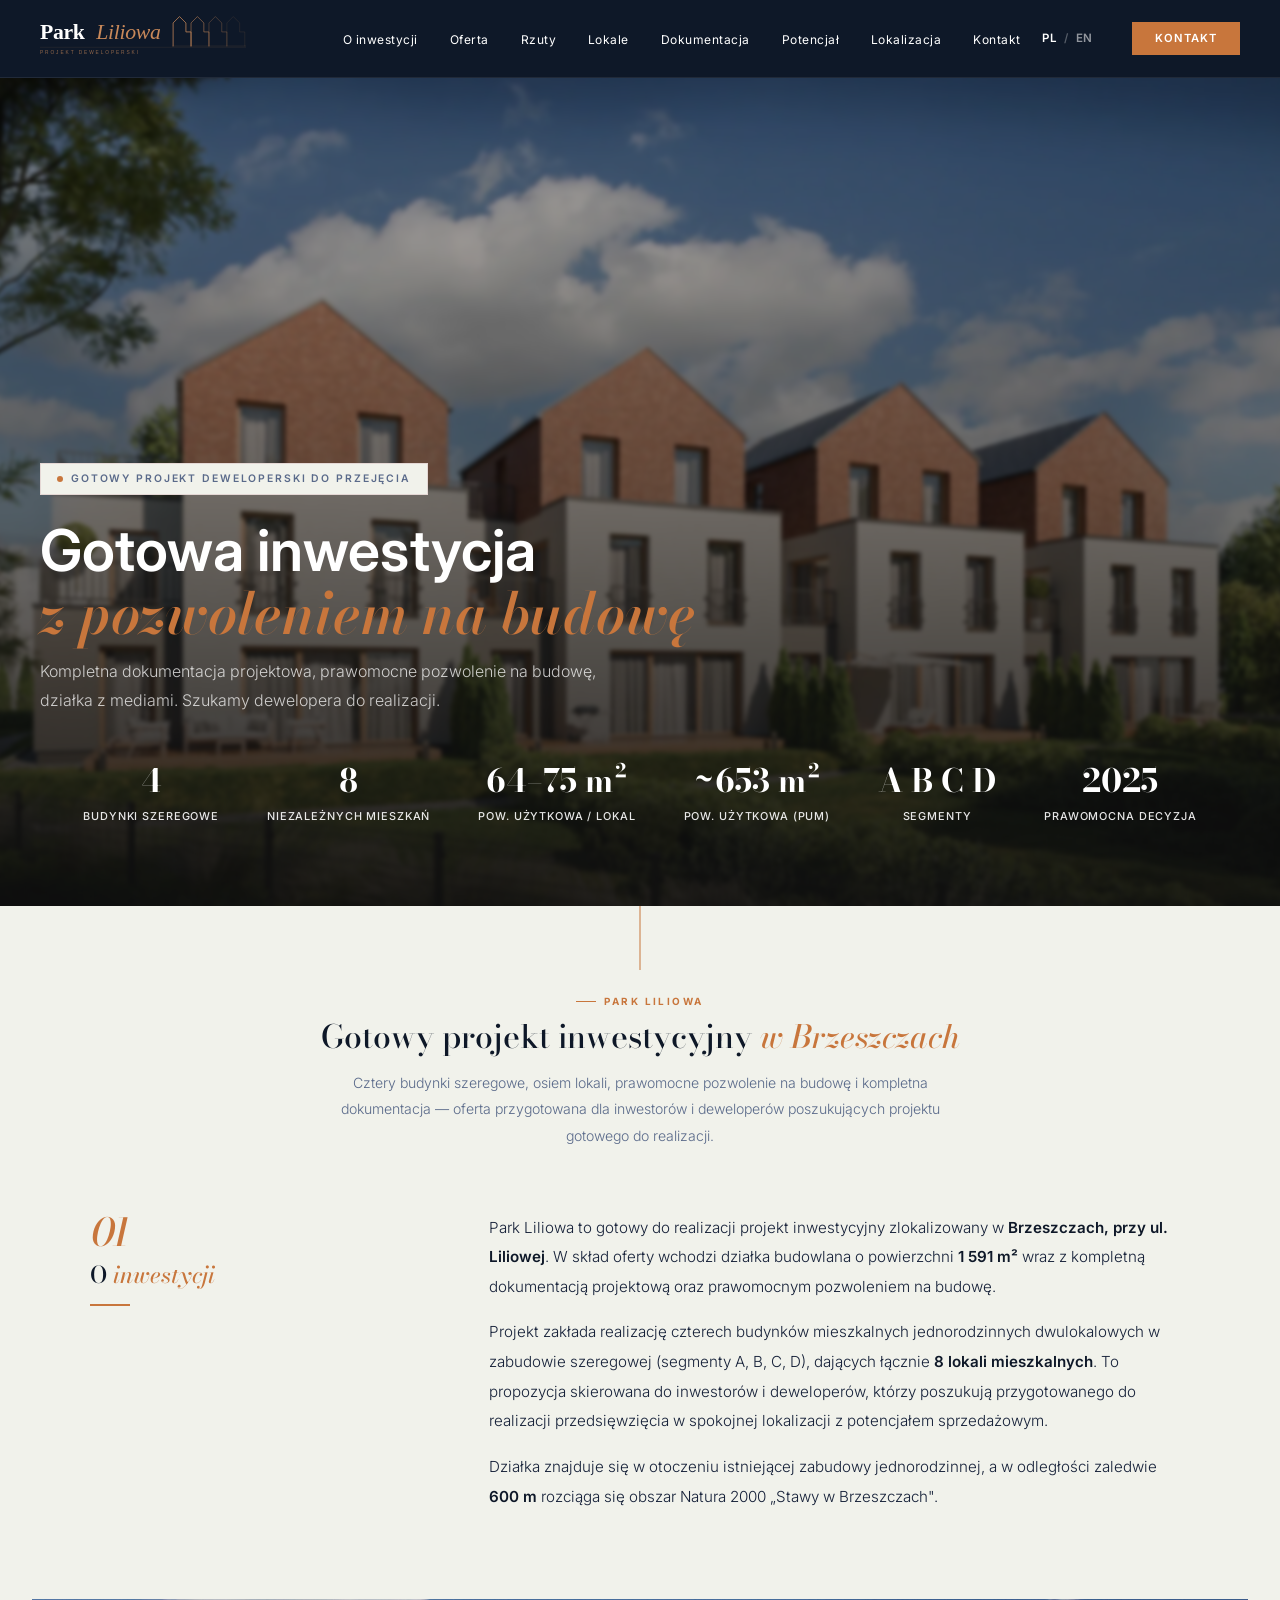
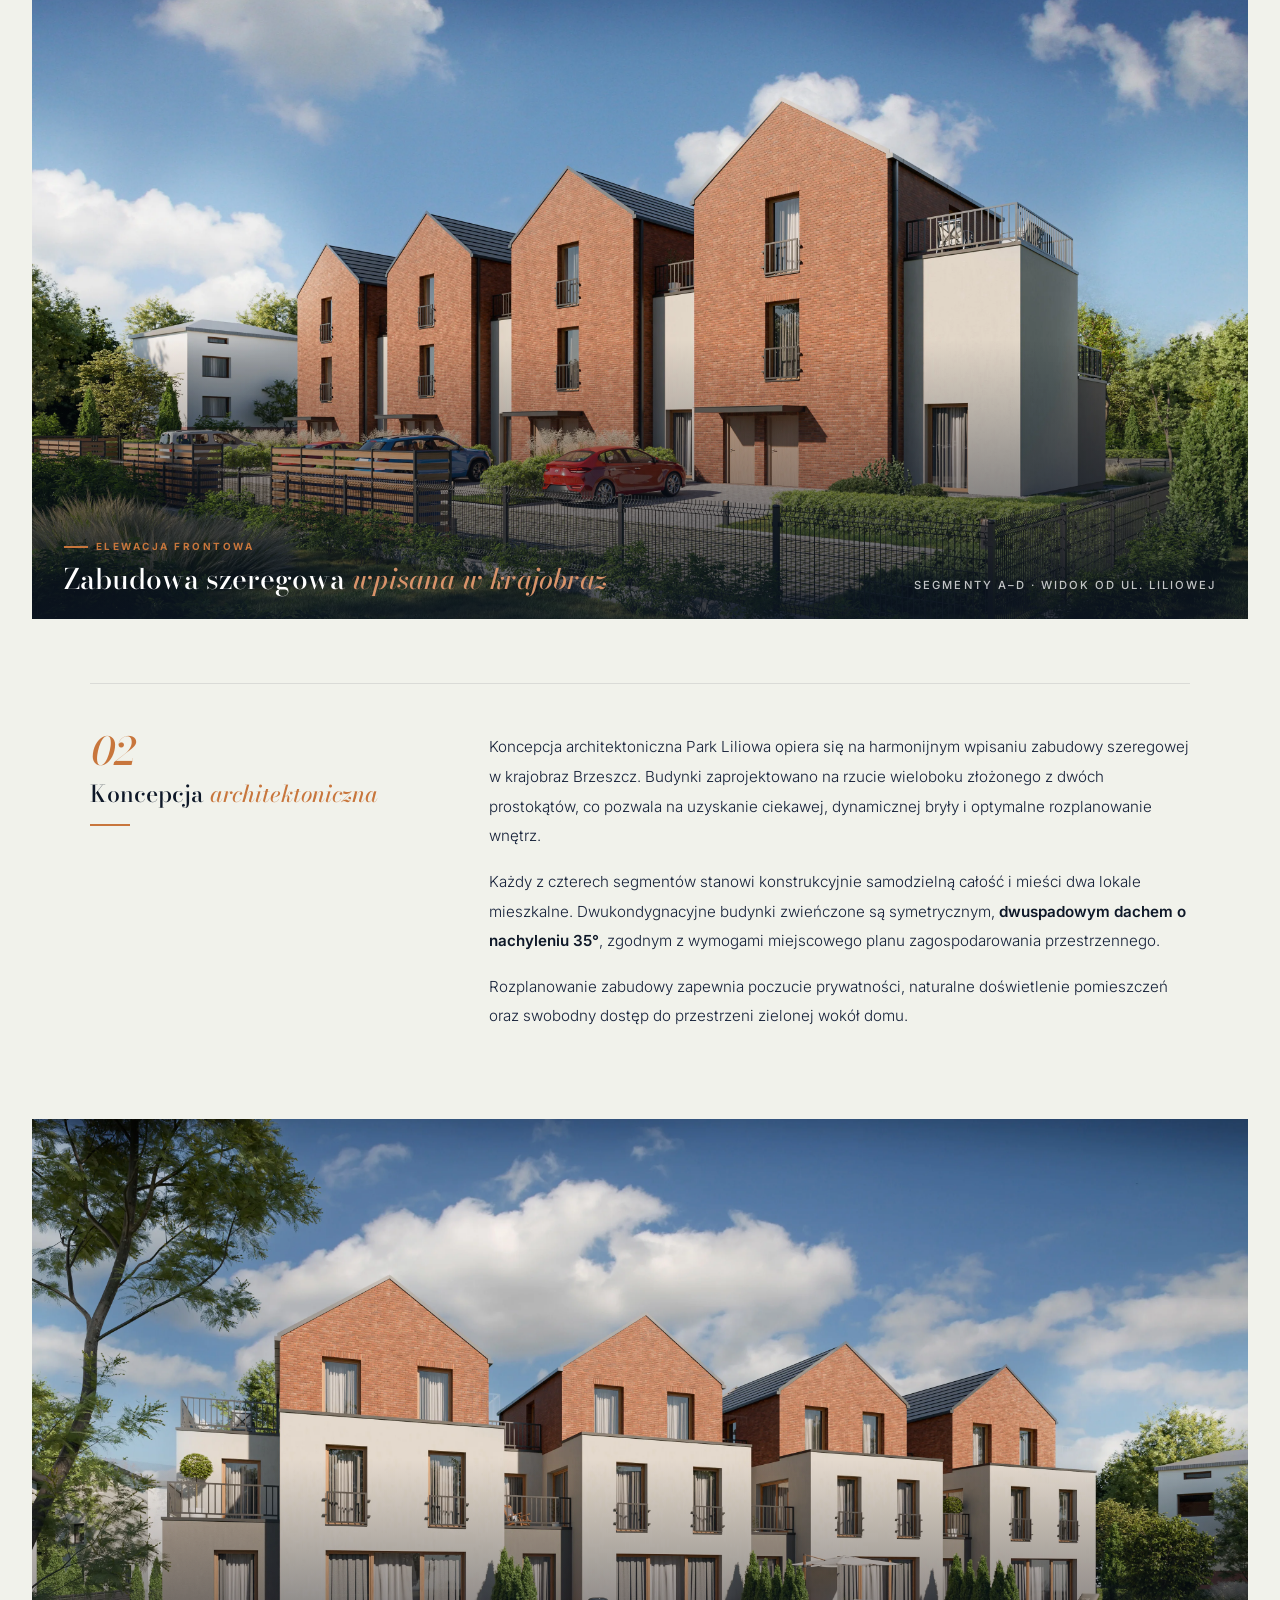
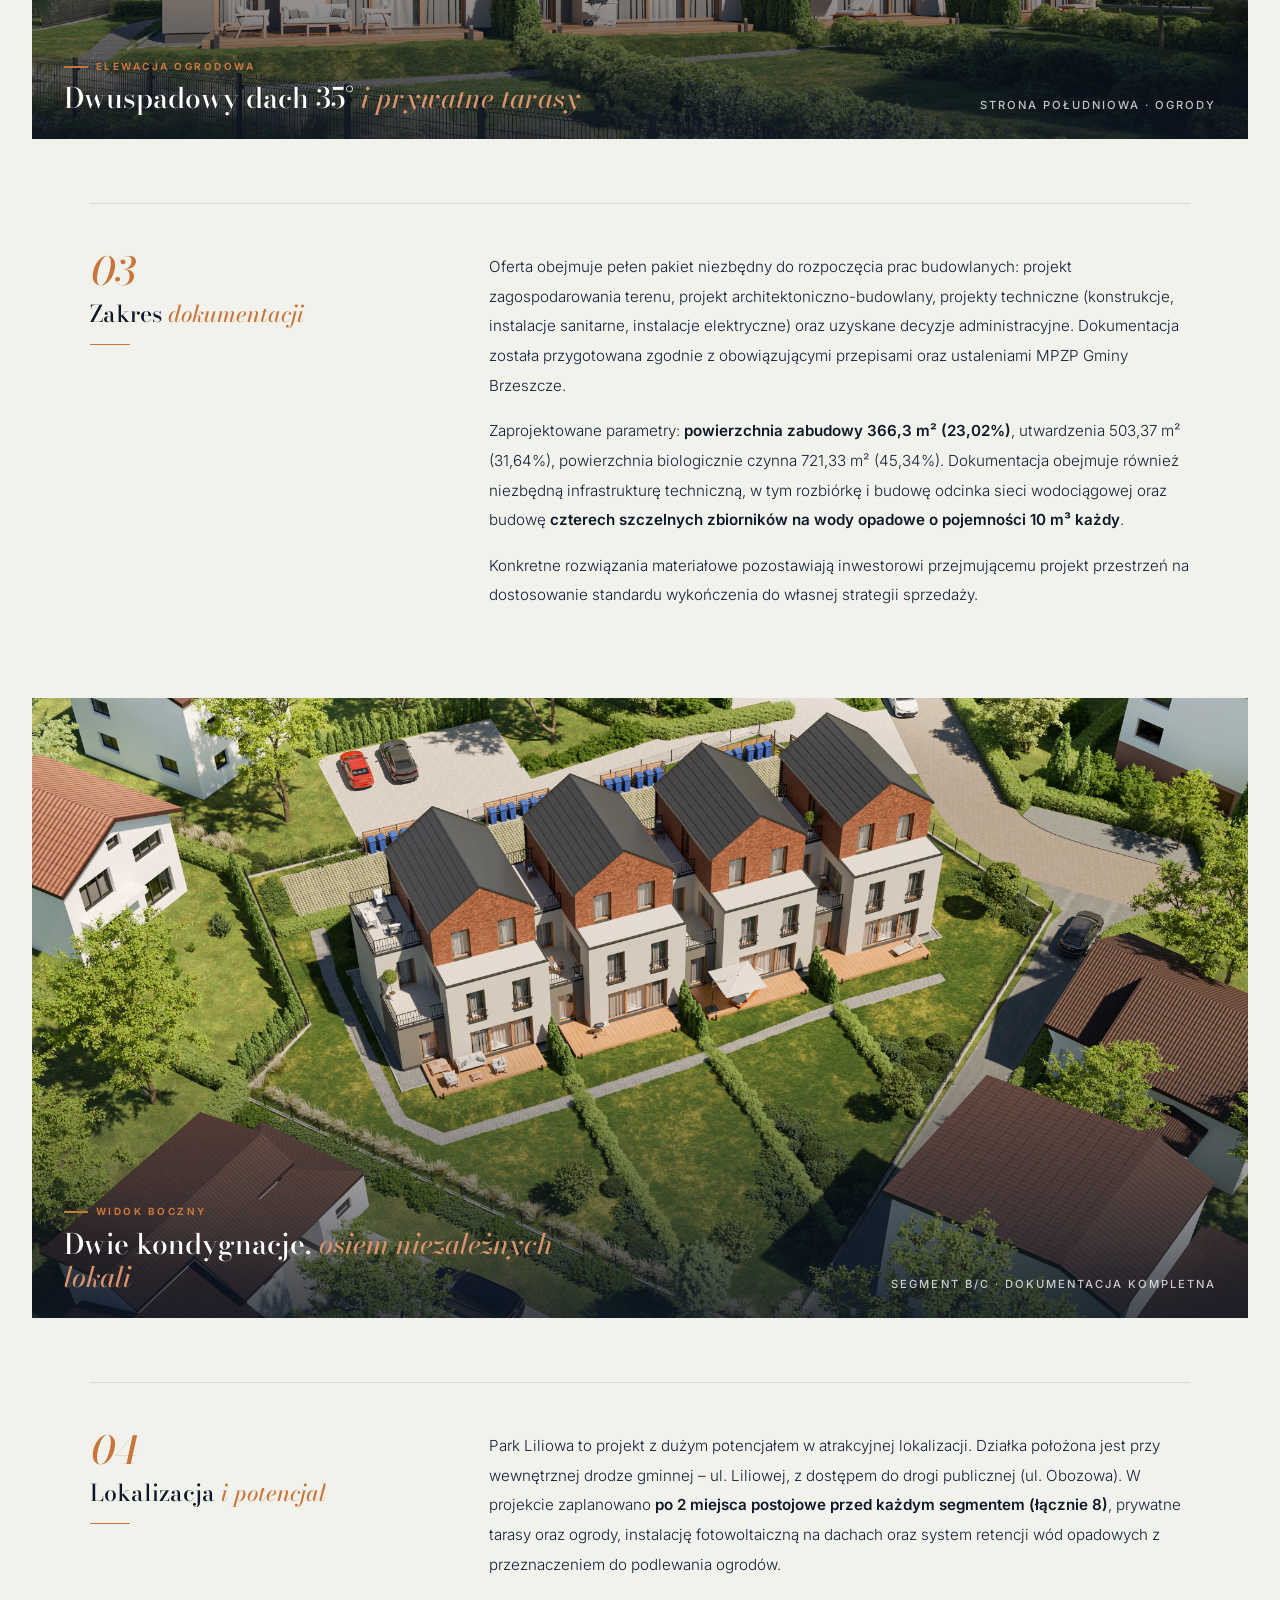
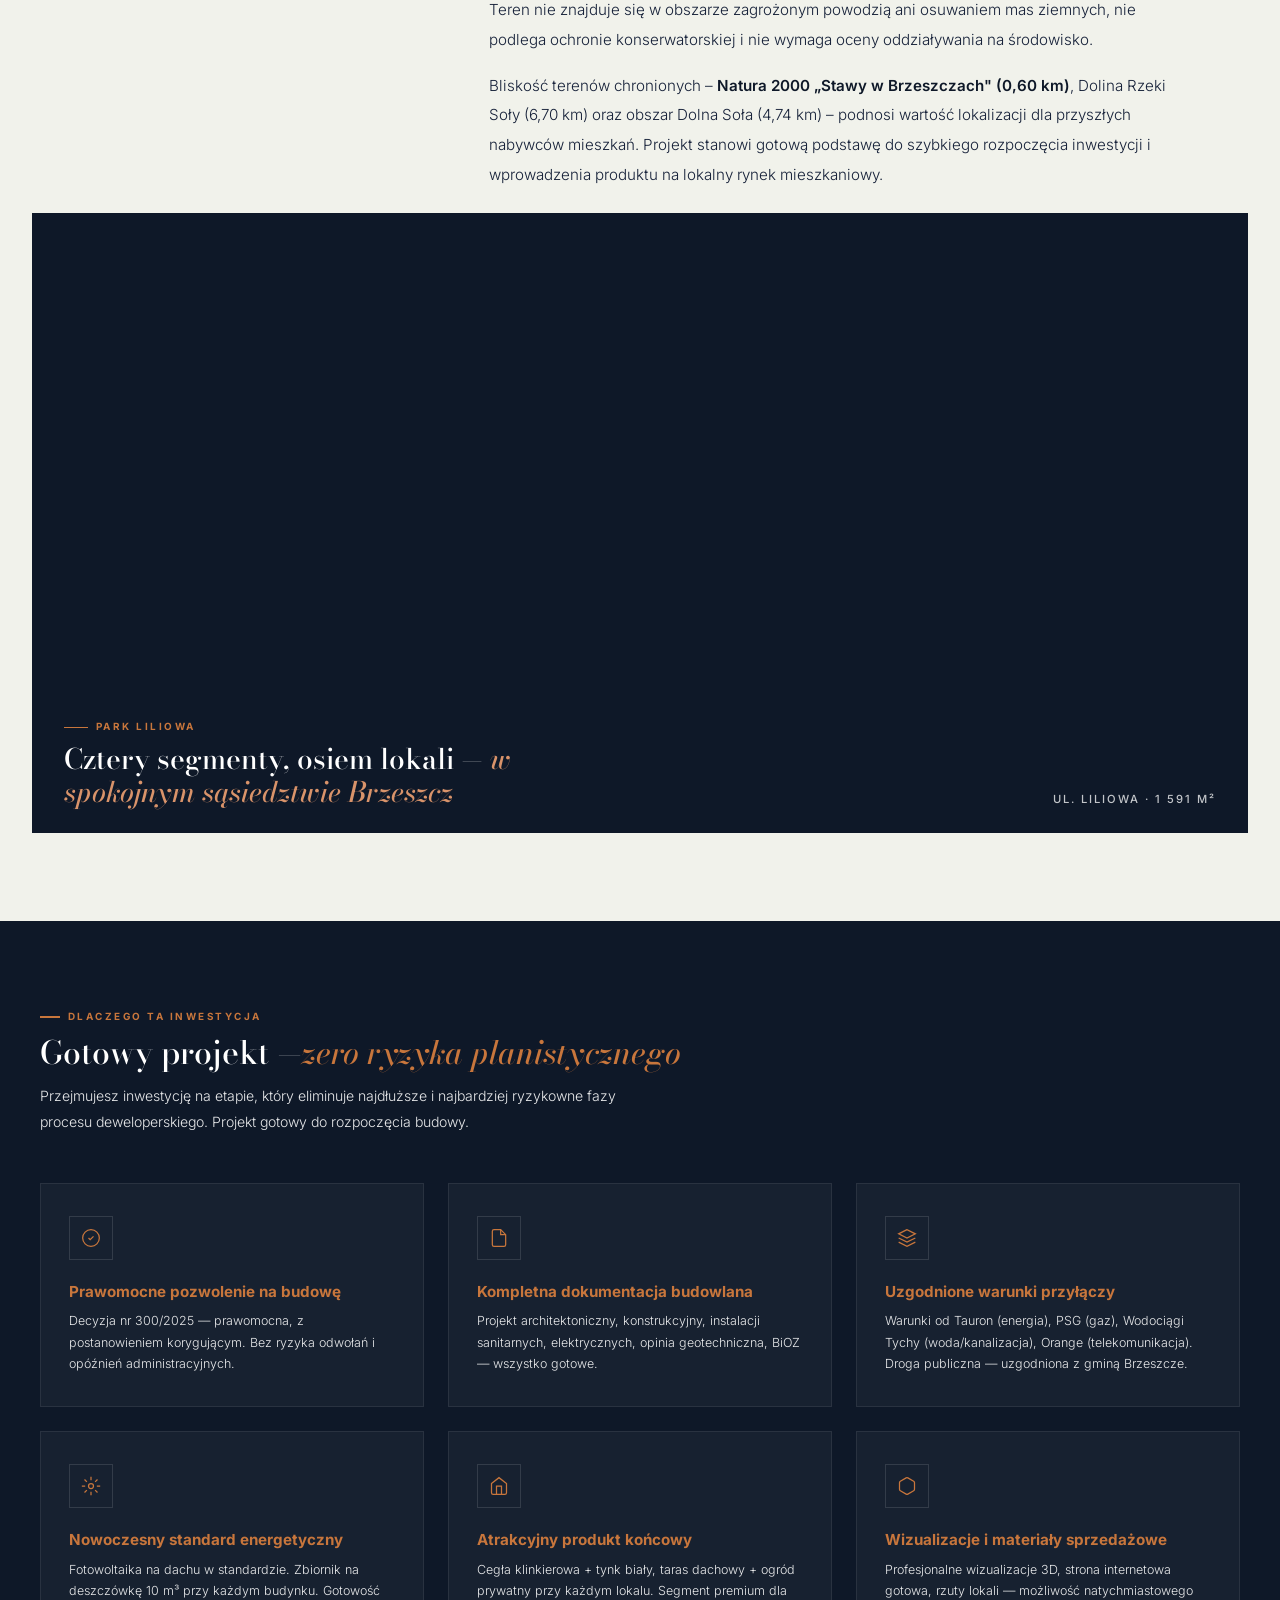
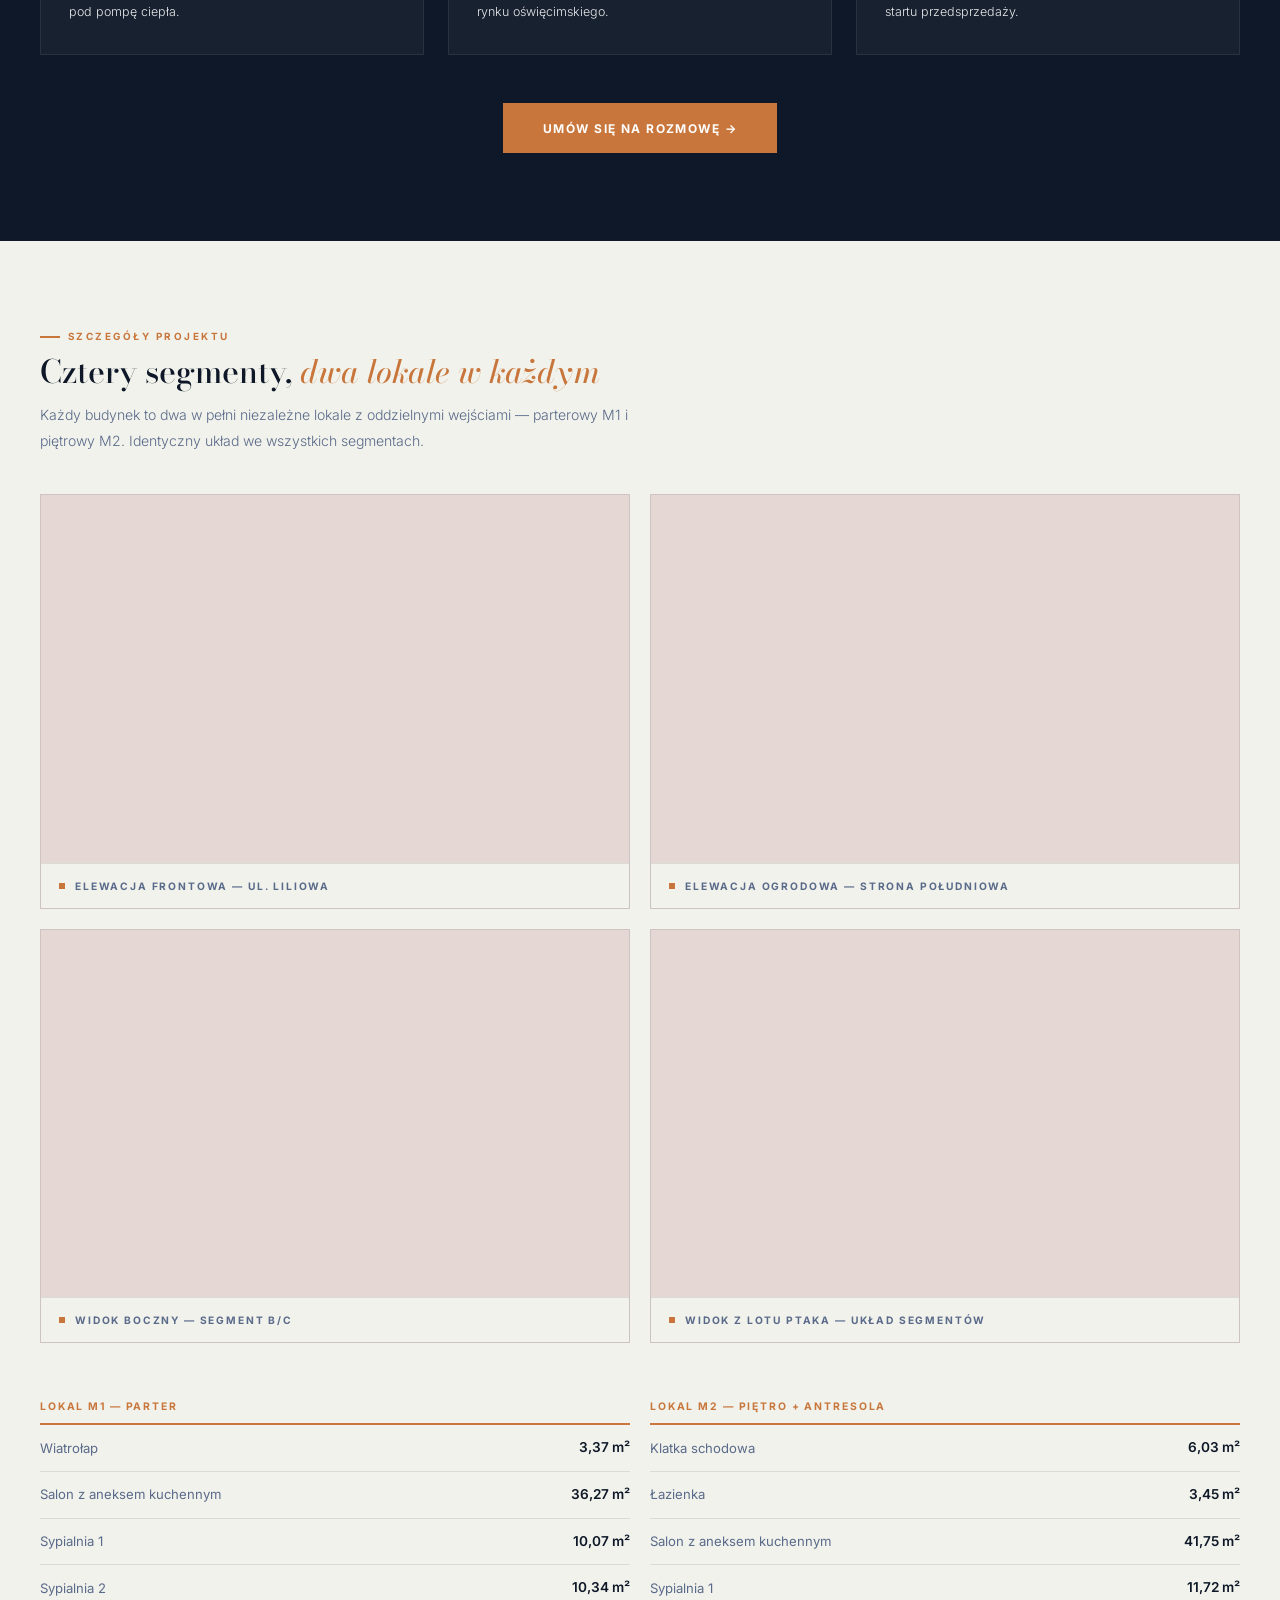
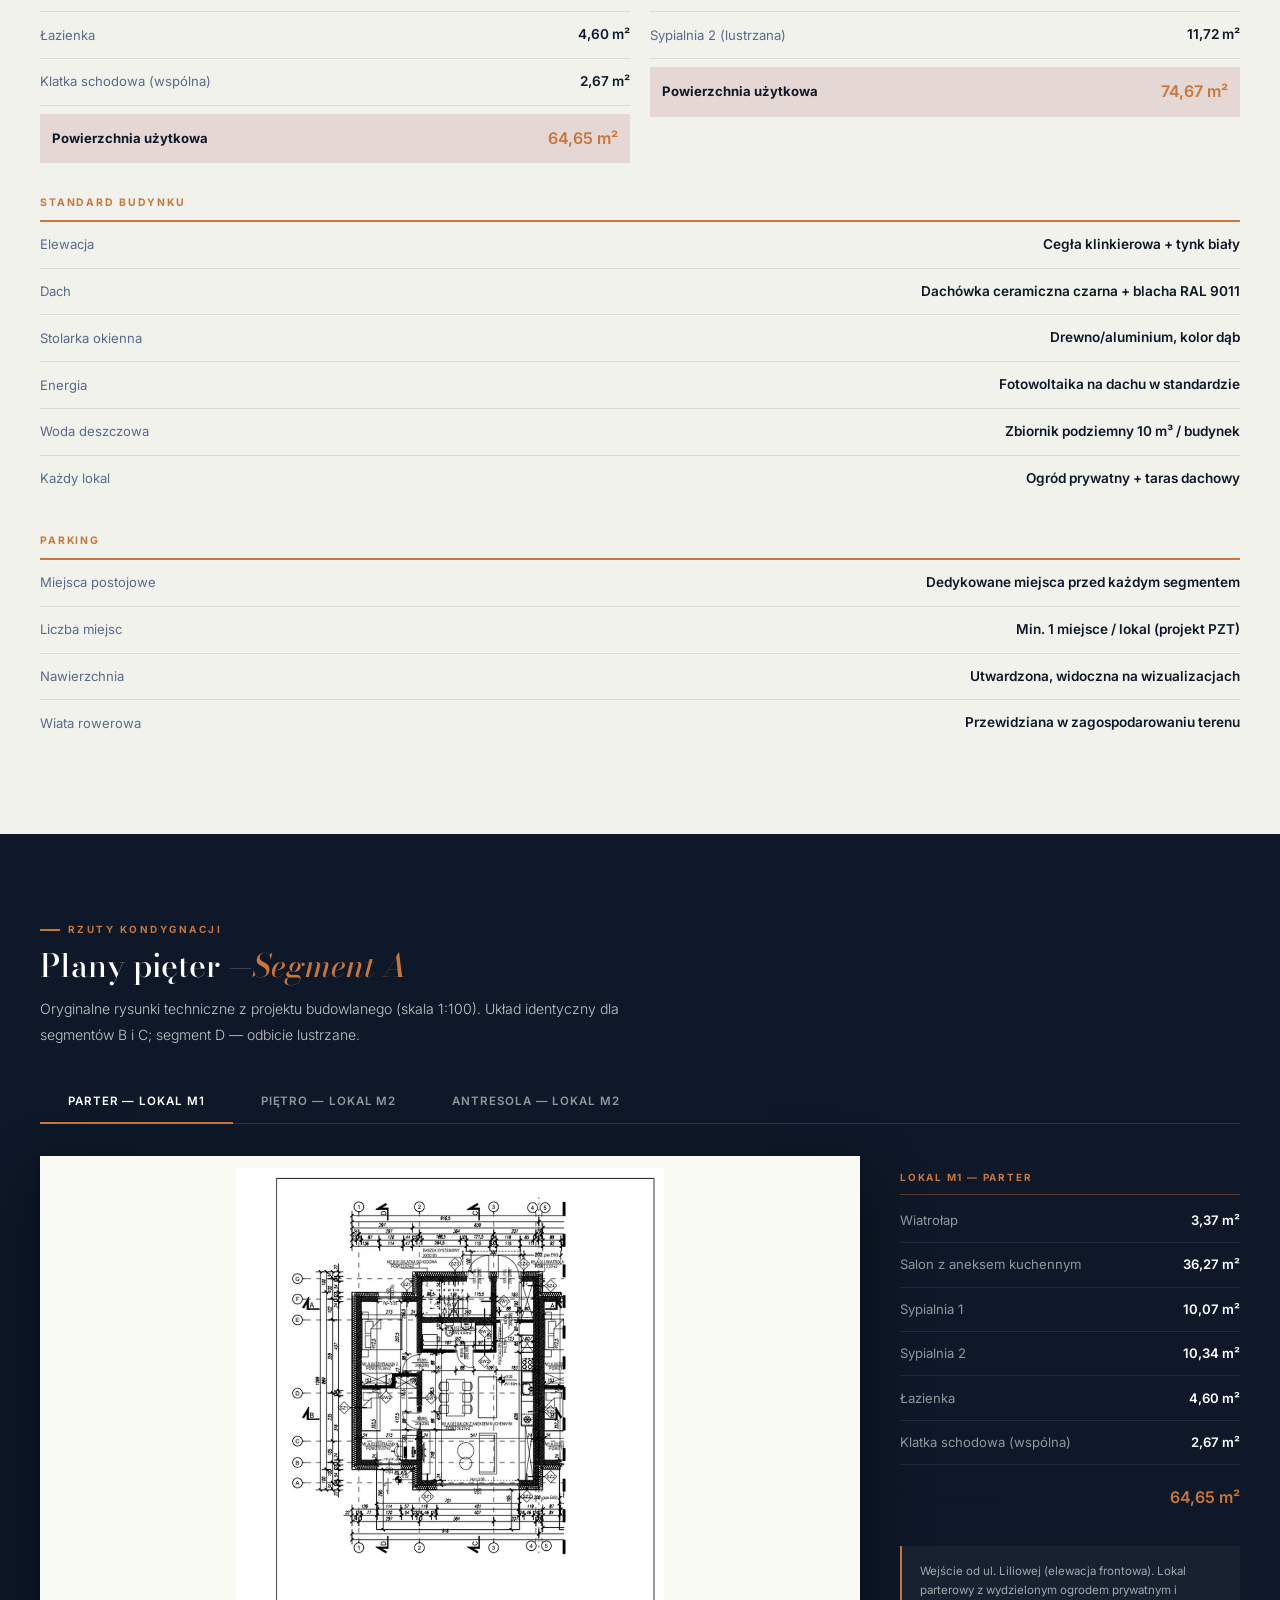
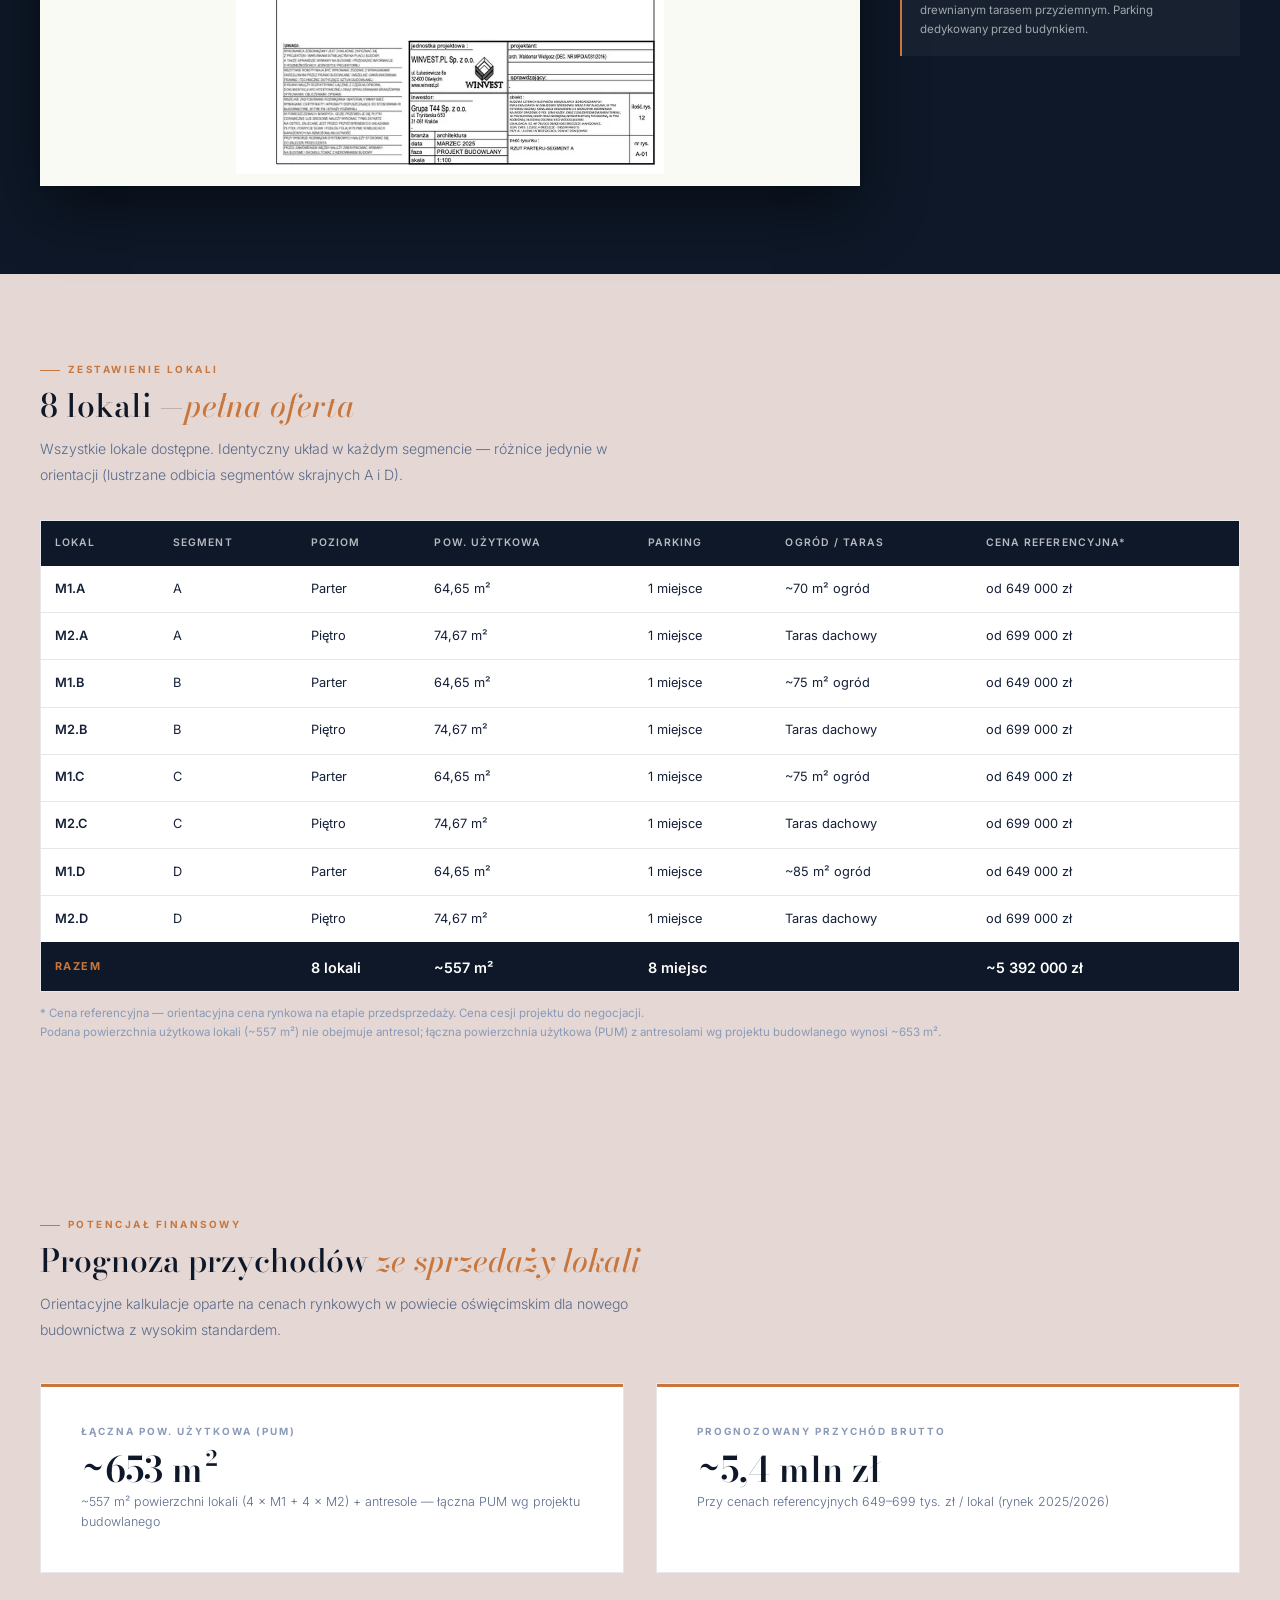
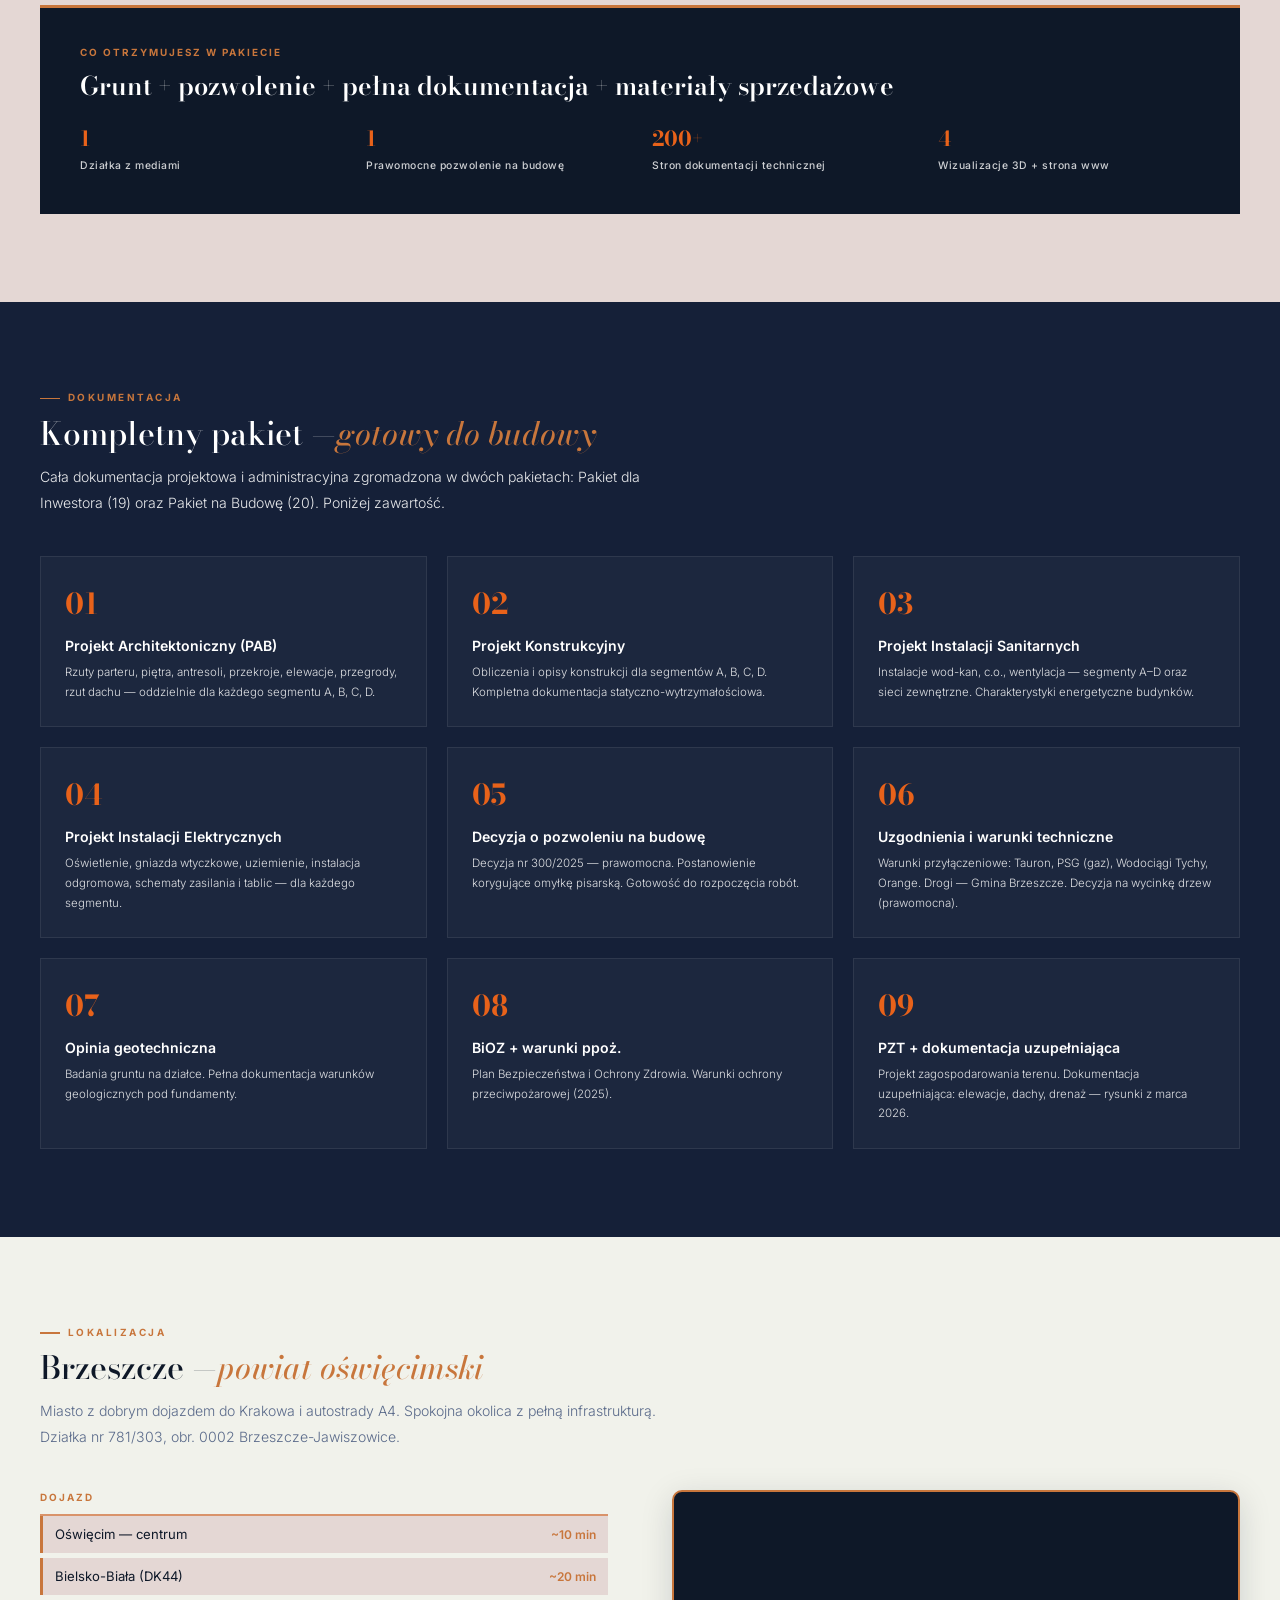
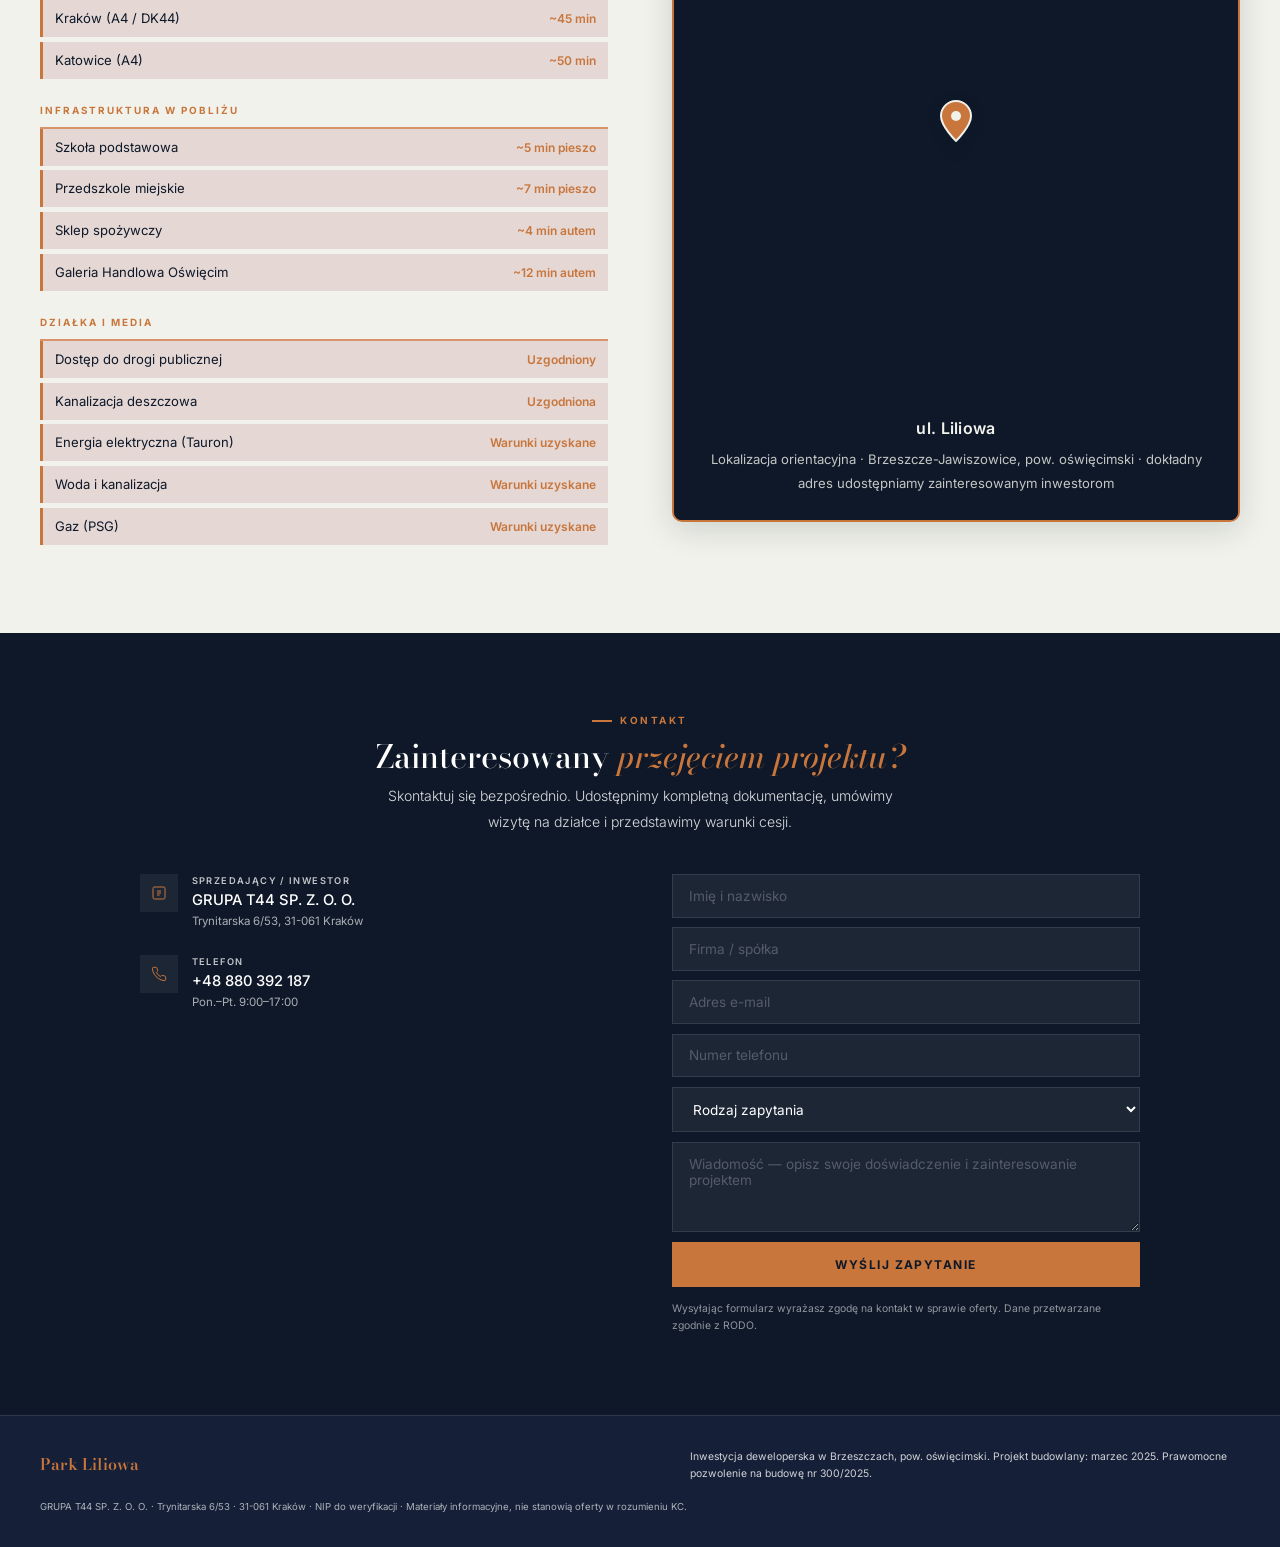
==== commit a0f07d02: "Site hardening: title, canonical, OG image, GA4, PUM 653, EN   version + PL/EN switcher Co-Authored-" ====
--- a/index.html
+++ b/index.html
@@ -1,4 +1,4 @@
-<!DOCTYPE html><html lang="pl"><head><meta charset="UTF-8"><meta name="viewport" content="width=device-width, initial-scale=1.0"><meta name="description" content="Gotowy projekt deweloperski w Brzeszczach. Pozwolenie na budowę nr 300/2025, kompletna dokumentacja, 4 budynki szeregowe, 8 lokali. Szukamy dewelopera."><meta name="robots" content="index, follow"><link rel="preload" as="image" href="assets/images/hero-bg.webp" fetchpriority="high"><link rel="canonical" href="https://juliamjed.github.io/park-liliowa/"><meta property="og:type" content="website"><meta property="og:title" content="Park Liliowa — Gotowy Projekt Deweloperski na Sprzedaż"><meta property="og:description" content="Prawomocne pozwolenie na budowę nr 300/2025, kompletna dokumentacja, działka z mediami. Szukamy dewelopera do realizacji w Brzeszczach."><meta property="og:url" content="https://juliamjed.github.io/park-liliowa/"><meta property="og:site_name" content="Park Liliowa"><link rel="preconnect" href="https://fonts.googleapis.com"><link rel="preconnect" href="https://fonts.gstatic.com" crossorigin><link href="https://fonts.googleapis.com/css2?family=Bodoni+Moda:ital,wght@0,400;0,500;0,600;0,700;1,400;1,600&family=Inter:wght@300;400;500;600;700&display=swap" rel="stylesheet" media="print" onload="this.media='all'"><noscript><link href="https://fonts.googleapis.com/css2?family=Bodoni+Moda:ital,wght@0,400;0,500;0,600;0,700;1,400;1,600&family=Inter:wght@300;400;500;600;700&display=swap" rel="stylesheet"></noscript><style>
+<!DOCTYPE html><html lang="pl"><head><meta charset="UTF-8"><meta name="viewport" content="width=device-width, initial-scale=1.0"><title>Park Liliowa — gotowy projekt deweloperski na sprzedaż · Brzeszcze</title><meta name="description" content="Gotowy projekt deweloperski na sprzedaż w Brzeszczach: prawomocne pozwolenie na budowę nr 300/2025, kompletna dokumentacja, działka z mediami. 4 budynki szeregowe, 8 lokali, ~653 m² PUM. Cesja / JV / generalny wykonawca."><meta name="robots" content="index, follow"><link rel="preload" as="image" href="assets/images/hero-bg.webp" fetchpriority="high"><link rel="canonical" href="https://parkliliowa.pl/"><link rel="alternate" hreflang="pl" href="https://parkliliowa.pl/"><link rel="alternate" hreflang="en" href="https://parkliliowa.pl/en/"><link rel="alternate" hreflang="x-default" href="https://parkliliowa.pl/"><meta property="og:type" content="website"><meta property="og:title" content="Park Liliowa — Gotowy Projekt Deweloperski na Sprzedaż"><meta property="og:description" content="Prawomocne pozwolenie na budowę nr 300/2025, kompletna dokumentacja, działka z mediami. Szukamy dewelopera do realizacji w Brzeszczach."><meta property="og:url" content="https://parkliliowa.pl/"><meta property="og:site_name" content="Park Liliowa"><meta property="og:locale" content="pl_PL"><meta property="og:locale:alternate" content="en_GB"><meta property="og:image" content="https://parkliliowa.pl/assets/images/og.jpg"><meta property="og:image:secure_url" content="https://parkliliowa.pl/assets/images/og.jpg"><meta property="og:image:type" content="image/jpeg"><meta property="og:image:width" content="1200"><meta property="og:image:height" content="630"><meta property="og:image:alt" content="Park Liliowa — gotowy projekt deweloperski na sprzedaż, Brzeszcze"><meta name="twitter:card" content="summary_large_image"><meta name="twitter:title" content="Park Liliowa — gotowy projekt deweloperski na sprzedaż"><meta name="twitter:description" content="Prawomocne pozwolenie nr 300/2025, kompletna dokumentacja, działka z mediami. 8 lokali, ~653 m² PUM, Brzeszcze."><meta name="twitter:image" content="https://parkliliowa.pl/assets/images/og.jpg"><link rel="preconnect" href="https://fonts.googleapis.com"><link rel="preconnect" href="https://fonts.gstatic.com" crossorigin><link href="https://fonts.googleapis.com/css2?family=Bodoni+Moda:ital,wght@0,400;0,500;0,600;0,700;1,400;1,600&family=Inter:wght@300;400;500;600;700&display=swap" rel="stylesheet" media="print" onload="this.media='all'"><noscript><link href="https://fonts.googleapis.com/css2?family=Bodoni+Moda:ital,wght@0,400;0,500;0,600;0,700;1,400;1,600&family=Inter:wght@300;400;500;600;700&display=swap" rel="stylesheet"></noscript><style>
 *,*::before,*::after{margin:0;padding:0;box-sizing:border-box}
 :root{
   /* Liliowa Park brand palette */
@@ -356,7 +356,8 @@
   "@type": "RealEstateListing",
   "name": "Park Liliowa — Gotowy Projekt Deweloperski na Sprzedaż",
   "description": "Gotowy projekt deweloperski w Brzeszczach. Prawomocne pozwolenie na budowę nr 300/2025, kompletna dokumentacja budowlana, 4 budynki szeregowe, 8 niezależnych lokali mieszkalnych.",
-  "url": "https://juliamjed.github.io/park-liliowa/",
+  "url": "https://parkliliowa.pl/",
+  "image": "https://parkliliowa.pl/assets/images/og.jpg",
   "address": {
     "@type": "PostalAddress",
     "streetAddress": "ul. Liliowa",
@@ -383,7 +384,7 @@
     "telephone": "+48880392187"
   }
 }
-</script></head><body><nav><div class="nav-in"><a href="#" class="nav-brand" aria-label="Wróć na górę strony" onclick="event.preventDefault();window.scrollTo({top:0,behavior:'smooth'});"><svg xmlns="http://www.w3.org/2000/svg" viewBox="0 0 440 75" style="height:48px;width:auto;display:block" role="img" aria-label="Park Liliowa — Projekt Deweloperski"><title>Park Liliowa</title><text x="0" y="39" font-family="Georgia, serif" font-size="34" font-weight="700" fill="#ffffff" letter-spacing="-0.5">Park</text><text x="88" y="39" font-family="Georgia, serif" font-size="34" font-weight="400" fill="#c9895a" letter-spacing="-0.5" font-style="italic">Liliowa</text><path d="M208 50 L208 14 L218 4 L228 14 L228 28 L236 28 L236 50" stroke="#c9895a" stroke-width="1.4" stroke-linejoin="round" stroke-linecap="round" fill="none" opacity="0.85"/><path d="M236 50 L236 14 L246 4 L256 14 L256 28 L264 28 L264 50" stroke="#c9895a" stroke-width="1.4" stroke-linejoin="round" stroke-linecap="round" fill="none" opacity="0.58"/><path d="M264 50 L264 14 L274 4 L284 14 L284 28 L292 28 L292 50" stroke="#c9895a" stroke-width="1.4" stroke-linejoin="round" stroke-linecap="round" fill="none" opacity="0.33"/><path d="M292 50 L292 14 L302 4 L312 14 L312 28 L320 28 L320 50" stroke="#c9895a" stroke-width="1.4" stroke-linejoin="round" stroke-linecap="round" fill="none" opacity="0.13"/><line x1="206" y1="50" x2="322" y2="50" stroke="#c9895a" stroke-width="0.6" opacity="0.3"/><line x1="0" y1="52" x2="322" y2="52" stroke="#c9895a" stroke-width="0.5" opacity="0.3"/><text x="0" y="63" font-family="Arial, sans-serif" font-size="7.5" fill="#c9895a" letter-spacing="3" opacity="0.7">PROJEKT DEWELOPERSKI</text></svg></a><ul class="nav-links"><li><a href="#o-inwestycji">O inwestycji</a></li><li><a href="#oferta">Oferta</a></li><li><a href="#rzuty">Rzuty</a></li><li><a href="#lokale">Lokale</a></li><li><a href="#dokumentacja">Dokumentacja</a></li><li><a href="#finanse">Potencjał</a></li><li><a href="#lokalizacja">Lokalizacja</a></li><li><a href="#kontakt">Kontakt</a></li></ul><button class="nav-cta" onclick="document.getElementById('kontakt').scrollIntoView({behavior:'smooth'})">Kontakt</button></div></nav><section class="hero"><div class="hero-bg" aria-hidden="true"></div><div class="hero-content"><div class="hero-badge"><div class="hero-dot"></div><span>Gotowy projekt deweloperski do przejęcia</span></div><h1>Gotowa inwestycja<br><em>z pozwoleniem na budowę</em></h1><p class="hero-sub">Kompletna dokumentacja projektowa, prawomocne pozwolenie na budowę, działka z mediami. Szukamy dewelopera do realizacji.</p><div class="hero-stats"><div class="hstat"><div class="hstat-val">4</div><div class="hstat-label">Budynki szeregowe</div></div><div class="hstat"><div class="hstat-val">8</div><div class="hstat-label">Niezależnych mieszkań</div></div><div class="hstat"><div class="hstat-val">64–75 m²</div><div class="hstat-label">Pow. użytkowa / lokal</div></div><div class="hstat"><div class="hstat-val">~557 m²</div><div class="hstat-label">Powierzchnia całkowita</div></div><div class="hstat"><div class="hstat-val">A B C D</div><div class="hstat-label">Segmenty</div></div><div class="hstat"><div class="hstat-val">2025</div><div class="hstat-label">Prawomocna decyzja</div></div></div></div></section><section class="sec story" id="o-inwestycji"><div class="si"><div class="story-intro reveal"><div class="eyebrow">Park Liliowa</div><h2 class="h2">Gotowy projekt inwestycyjny <em>w Brzeszczach</em></h2><p class="desc">Cztery budynki szeregowe, osiem lokali, prawomocne pozwolenie na budowę i kompletna dokumentacja — oferta przygotowana dla inwestorów i deweloperów poszukujących projektu gotowego do realizacji.</p></div><div class="story-blocks"><div class="story-block reveal"><div class="story-block-label"><div class="story-num">01</div><div class="story-title">O <em>inwestycji</em></div><div class="story-rule"></div></div><div class="story-body"><p>Park Liliowa to gotowy do realizacji projekt inwestycyjny zlokalizowany w <strong>Brzeszczach, przy ul. Liliowej</strong>. W skład oferty wchodzi działka budowlana o powierzchni <strong>1 591 m²</strong> wraz z kompletną dokumentacją projektową oraz prawomocnym pozwoleniem na budowę.</p><p>Projekt zakłada realizację czterech budynków mieszkalnych jednorodzinnych dwulokalowych w zabudowie szeregowej (segmenty A, B, C, D), dających łącznie <strong>8 lokali mieszkalnych</strong>. To propozycja skierowana do inwestorów i deweloperów, którzy poszukują przygotowanego do realizacji przedsięwzięcia w spokojnej lokalizacji z potencjałem sprzedażowym.</p><p>Działka znajduje się w otoczeniu istniejącej zabudowy jednorodzinnej, a w odległości zaledwie <strong>600 m</strong> rozciąga się obszar Natura 2000 „Stawy w Brzeszczach".</p></div></div><div class="story-break reveal"><div class="story-break-inner"><figure><img src="assets/images/viz-01.webp" srcset="assets/images/viz-01-400w.webp 400w, assets/images/viz-01-800w.webp 800w, assets/images/viz-01-1200w.webp 1200w, assets/images/viz-01.webp 1920w" sizes="100vw" loading="lazy" decoding="async" alt="Park Liliowa — elewacja frontowa"><figcaption><div><div class="story-break-label">Elewacja frontowa</div><div class="story-break-title">Zabudowa szeregowa <em>wpisana w krajobraz</em></div></div><div class="story-break-meta">Segmenty A–D · widok od ul. Liliowej</div></figcaption></figure></div></div><div class="story-block reveal"><div class="story-block-label"><div class="story-num">02</div><div class="story-title">Koncepcja <em>architektoniczna</em></div><div class="story-rule"></div></div><div class="story-body"><p>Koncepcja architektoniczna Park Liliowa opiera się na harmonijnym wpisaniu zabudowy szeregowej w krajobraz Brzeszcz. Budynki zaprojektowano na rzucie wieloboku złożonego z dwóch prostokątów, co pozwala na uzyskanie ciekawej, dynamicznej bryły i optymalne rozplanowanie wnętrz.</p><p>Każdy z czterech segmentów stanowi konstrukcyjnie samodzielną całość i mieści dwa lokale mieszkalne. Dwukondygnacyjne budynki zwieńczone są symetrycznym, <strong>dwuspadowym dachem o nachyleniu 35°</strong>, zgodnym z wymogami miejscowego planu zagospodarowania przestrzennego.</p><p>Rozplanowanie zabudowy zapewnia poczucie prywatności, naturalne doświetlenie pomieszczeń oraz swobodny dostęp do przestrzeni zielonej wokół domu.</p></div></div><div class="story-break reveal"><div class="story-break-inner"><figure><img src="assets/images/viz-02.webp" srcset="assets/images/viz-02-400w.webp 400w, assets/images/viz-02-800w.webp 800w, assets/images/viz-02-1200w.webp 1200w, assets/images/viz-02.webp 1920w" sizes="100vw" loading="lazy" decoding="async" alt="Park Liliowa — elewacja ogrodowa"><figcaption><div><div class="story-break-label">Elewacja ogrodowa</div><div class="story-break-title">Dwuspadowy dach 35° <em>i prywatne tarasy</em></div></div><div class="story-break-meta">Strona południowa · ogrody</div></figcaption></figure></div></div><div class="story-block reveal"><div class="story-block-label"><div class="story-num">03</div><div class="story-title">Zakres <em>dokumentacji</em></div><div class="story-rule"></div></div><div class="story-body"><p>Oferta obejmuje pełen pakiet niezbędny do rozpoczęcia prac budowlanych: projekt zagospodarowania terenu, projekt architektoniczno-budowlany, projekty techniczne (konstrukcje, instalacje sanitarne, instalacje elektryczne) oraz uzyskane decyzje administracyjne. Dokumentacja została przygotowana zgodnie z obowiązującymi przepisami oraz ustaleniami MPZP Gminy Brzeszcze.</p><p>Zaprojektowane parametry: <strong>powierzchnia zabudowy 366,3 m² (23,02%)</strong>, utwardzenia 503,37 m² (31,64%), powierzchnia biologicznie czynna 721,33 m² (45,34%). Dokumentacja obejmuje również niezbędną infrastrukturę techniczną, w tym rozbiórkę i budowę odcinka sieci wodociągowej oraz budowę <strong>czterech szczelnych zbiorników na wody opadowe o pojemności 10 m³ każdy</strong>.</p><p>Konkretne rozwiązania materiałowe pozostawiają inwestorowi przejmującemu projekt przestrzeń na dostosowanie standardu wykończenia do własnej strategii sprzedaży.</p></div></div><div class="story-break reveal"><div class="story-break-inner"><figure><img src="assets/images/viz-3B.webp" srcset="assets/images/viz-3B-400w.webp 400w, assets/images/viz-3B-800w.webp 800w, assets/images/viz-3B-1200w.webp 1200w, assets/images/viz-3B.webp 1920w" sizes="100vw" loading="lazy" decoding="async" alt="Park Liliowa — widok boczny"><figcaption><div><div class="story-break-label">Widok boczny</div><div class="story-break-title">Dwie kondygnacje, <em>osiem niezależnych lokali</em></div></div><div class="story-break-meta">Segment B/C · dokumentacja kompletna</div></figcaption></figure></div></div><div class="story-block reveal"><div class="story-block-label"><div class="story-num">04</div><div class="story-title">Lokalizacja <em>i potencjał</em></div><div class="story-rule"></div></div><div class="story-body"><p>Park Liliowa to projekt z dużym potencjałem w atrakcyjnej lokalizacji. Działka położona jest przy wewnętrznej drodze gminnej – ul. Liliowej, z dostępem do drogi publicznej (ul. Obozowa). W projekcie zaplanowano <strong>po 2 miejsca postojowe przed każdym segmentem (łącznie 8)</strong>, prywatne tarasy oraz ogrody, instalację fotowoltaiczną na dachach oraz system retencji wód opadowych z przeznaczeniem do podlewania ogrodów.</p><p>Teren nie znajduje się w obszarze zagrożonym powodzią ani osuwaniem mas ziemnych, nie podlega ochronie konserwatorskiej i nie wymaga oceny oddziaływania na środowisko.</p><p>Bliskość terenów chronionych – <strong>Natura 2000 „Stawy w Brzeszczach" (0,60 km)</strong>, Dolina Rzeki Soły (6,70 km) oraz obszar Dolna Soła (4,74 km) – podnosi wartość lokalizacji dla przyszłych nabywców mieszkań. Projekt stanowi gotową podstawę do szybkiego rozpoczęcia inwestycji i wprowadzenia produktu na lokalny rynek mieszkaniowy.</p></div></div></div><div class="story-break reveal" aria-hidden="false"><div class="story-break-inner"><figure><img src="assets/images/viz-04.webp" srcset="assets/images/viz-04-400w.webp 400w, assets/images/viz-04-800w.webp 800w, assets/images/viz-04-1200w.webp 1200w, assets/images/viz-04.webp 1920w" sizes="100vw" loading="lazy" decoding="async" alt="Park Liliowa — widok z lotu ptaka"><figcaption><div><div class="story-break-label">Park Liliowa</div><div class="story-break-title">Cztery segmenty, osiem lokali — <em>w spokojnym sąsiedztwie Brzeszcz</em></div></div><div class="story-break-meta">ul. Liliowa · 1 591 m²</div></figcaption></figure></div></div></div></section><section class="sec value" id="oferta"><div class="si"><div class="eyebrow">Dlaczego ta inwestycja</div><h2 class="h2">Gotowy projekt —<em>zero ryzyka planistycznego</em></h2><p class="desc">Przejmujesz inwestycję na etapie, który eliminuje najdłuższe i najbardziej ryzykowne fazy procesu deweloperskiego. Projekt gotowy do rozpoczęcia budowy.</p><div class="val-grid reveal stagger"><div class="val-card"><div class="val-icon"><svg viewBox="0 0 24 24" fill="none" stroke-width="1.5"><path d="M9 12l2 2 4-4"/><path d="M12 22c5.523 0 10-4.477 10-10S17.523 2 12 2 2 6.477 2 12s4.477 10 10 10z"/></svg></div><div class="val-title">Prawomocne pozwolenie na budowę</div><div class="val-desc">Decyzja nr 300/2025 — prawomocna, z postanowieniem korygującym. Bez ryzyka odwołań i opóźnień administracyjnych.</div></div><div class="val-card"><div class="val-icon"><svg viewBox="0 0 24 24" fill="none" stroke-width="1.5"><path d="M14 2H6a2 2 0 00-2 2v16a2 2 0 002 2h12a2 2 0 002-2V8z"/><polyline points="14 2 14 8 20 8"/></svg></div><div class="val-title">Kompletna dokumentacja budowlana</div><div class="val-desc">Projekt architektoniczny, konstrukcyjny, instalacji sanitarnych, elektrycznych, opinia geotechniczna, BiOZ — wszystko gotowe.</div></div><div class="val-card"><div class="val-icon"><svg viewBox="0 0 24 24" fill="none" stroke-width="1.5"><path d="M12 2L2 7l10 5 10-5-10-5z"/><path d="M2 17l10 5 10-5"/><path d="M2 12l10 5 10-5"/></svg></div><div class="val-title">Uzgodnione warunki przyłączy</div><div class="val-desc">Warunki od Tauron (energia), PSG (gaz), Wodociągi Tychy (woda/kanalizacja), Orange (telekomunikacja). Droga publiczna — uzgodniona z gminą Brzeszcze.</div></div><div class="val-card"><div class="val-icon"><svg viewBox="0 0 24 24" fill="none" stroke-width="1.5"><circle cx="12" cy="12" r="3"/><path d="M12 1v4M12 19v4M4.22 4.22l2.83 2.83M16.95 16.95l2.83 2.83M1 12h4M19 12h4M4.22 19.78l2.83-2.83M16.95 7.05l2.83-2.83"/></svg></div><div class="val-title">Nowoczesny standard energetyczny</div><div class="val-desc">Fotowoltaika na dachu w standardzie. Zbiornik na deszczówkę 10 m³ przy każdym budynku. Gotowość pod pompę ciepła.</div></div><div class="val-card"><div class="val-icon"><svg viewBox="0 0 24 24" fill="none" stroke-width="1.5"><path d="M3 9l9-7 9 7v11a2 2 0 01-2 2H5a2 2 0 01-2-2z"/><polyline points="9 22 9 12 15 12 15 22"/></svg></div><div class="val-title">Atrakcyjny produkt końcowy</div><div class="val-desc">Cegła klinkierowa + tynk biały, taras dachowy + ogród prywatny przy każdym lokalu. Segment premium dla rynku oświęcimskiego.</div></div><div class="val-card"><div class="val-icon"><svg viewBox="0 0 24 24" fill="none" stroke-width="1.5"><path d="M21 16V8a2 2 0 00-1-1.73l-7-4a2 2 0 00-2 0l-7 4A2 2 0 003 8v8a2 2 0 001 1.73l7 4a2 2 0 002 0l7-4A2 2 0 0021 16z"/></svg></div><div class="val-title">Wizualizacje i materiały sprzedażowe</div><div class="val-desc">Profesjonalne wizualizacje 3D, strona internetowa gotowa, rzuty lokali — możliwość natychmiastowego startu przedsprzedaży.</div></div></div><div style="text-align:center;margin-top:3rem"><a href="#kontakt" class="val-cta">Umów się na rozmowę →</a></div></div></section><section class="sec" id="projekt"><div class="si"><div class="eyebrow">Szczegóły projektu</div><h2 class="h2">Cztery segmenty, <em>dwa lokale w każdym</em></h2><p class="desc">Każdy budynek to dwa w pełni niezależne lokale z oddzielnymi wejściami — parterowy M1 i piętrowy M2. Identyczny układ we wszystkich segmentach.</p><div class="gallery reveal"><div class="gal-item"><img src="assets/images/viz-01.webp" srcset="assets/images/viz-01-400w.webp 400w, assets/images/viz-01-800w.webp 800w, assets/images/viz-01-1200w.webp 1200w, assets/images/viz-01.webp 1920w" sizes="(max-width: 600px) 100vw, (max-width: 1200px) 50vw, 800px" loading="lazy" decoding="async" alt="Elewacja frontowa"><div class="gal-label">Elewacja frontowa — ul. Liliowa</div></div><div class="gal-item"><img src="assets/images/viz-02.webp" srcset="assets/images/viz-02-400w.webp 400w, assets/images/viz-02-800w.webp 800w, assets/images/viz-02-1200w.webp 1200w, assets/images/viz-02.webp 1920w" sizes="(max-width: 600px) 100vw, (max-width: 1200px) 50vw, 800px" loading="lazy" decoding="async" alt="Elewacja ogrodowa"><div class="gal-label">Elewacja ogrodowa — strona południowa</div></div><div class="gal-item"><img src="assets/images/viz-3B.webp" srcset="assets/images/viz-3B-400w.webp 400w, assets/images/viz-3B-800w.webp 800w, assets/images/viz-3B-1200w.webp 1200w, assets/images/viz-3B.webp 1920w" sizes="(max-width: 600px) 100vw, (max-width: 1200px) 50vw, 800px" loading="lazy" decoding="async" alt="Widok boczny"><div class="gal-label">Widok boczny — segment B/C</div></div><div class="gal-item"><img src="assets/images/viz-04.webp" srcset="assets/images/viz-04-400w.webp 400w, assets/images/viz-04-800w.webp 800w, assets/images/viz-04-1200w.webp 1200w, assets/images/viz-04.webp 1920w" sizes="(max-width: 600px) 100vw, (max-width: 1200px) 50vw, 800px" loading="lazy" decoding="async" alt="Widok z lotu ptaka"><div class="gal-label">Widok z lotu ptaka — układ segmentów</div></div></div><div class="reveal" style="margin-top:2.5rem"><div style="display:grid;grid-template-columns:1fr 1fr;gap:1.25rem"><div><div class="spec-section" style="margin-top:0">Lokal M1 — Parter</div><div class="spec-list"><div class="spec-row"><span class="spec-key">Wiatrołap</span><span class="spec-val">3,37 m²</span></div><div class="spec-row"><span class="spec-key">Salon z aneksem kuchennym</span><span class="spec-val">36,27 m²</span></div><div class="spec-row"><span class="spec-key">Sypialnia 1</span><span class="spec-val">10,07 m²</span></div><div class="spec-row"><span class="spec-key">Sypialnia 2</span><span class="spec-val">10,34 m²</span></div><div class="spec-row"><span class="spec-key">Łazienka</span><span class="spec-val">4,60 m²</span></div><div class="spec-row"><span class="spec-key">Klatka schodowa (wspólna)</span><span class="spec-val">2,67 m²</span></div><div class="spec-row" style="background:var(--bg2);padding:0.75rem;margin-top:0.5rem"><span class="spec-key" style="font-weight:700;color:var(--ink)">Powierzchnia użytkowa</span><span class="spec-val" style="font-size:1rem;color:var(--gold)">64,65 m²</span></div></div></div><div><div class="spec-section" style="margin-top:0">Lokal M2 — Piętro + antresola</div><div class="spec-list"><div class="spec-row"><span class="spec-key">Klatka schodowa</span><span class="spec-val">6,03 m²</span></div><div class="spec-row"><span class="spec-key">Łazienka</span><span class="spec-val">3,45 m²</span></div><div class="spec-row"><span class="spec-key">Salon z aneksem kuchennym</span><span class="spec-val">41,75 m²</span></div><div class="spec-row"><span class="spec-key">Sypialnia 1</span><span class="spec-val">11,72 m²</span></div><div class="spec-row"><span class="spec-key">Sypialnia 2 (lustrzana)</span><span class="spec-val">11,72 m²</span></div><div class="spec-row" style="background:var(--bg2);padding:0.75rem;margin-top:0.5rem"><span class="spec-key" style="font-weight:700;color:var(--ink)">Powierzchnia użytkowa</span><span class="spec-val" style="font-size:1rem;color:var(--gold)">74,67 m²</span></div></div></div></div><div class="spec-section">Standard budynku</div><div class="spec-list"><div class="spec-row"><span class="spec-key">Elewacja</span><span class="spec-val">Cegła klinkierowa + tynk biały</span></div><div class="spec-row"><span class="spec-key">Dach</span><span class="spec-val">Dachówka ceramiczna czarna + blacha RAL 9011</span></div><div class="spec-row"><span class="spec-key">Stolarka okienna</span><span class="spec-val">Drewno/aluminium, kolor dąb</span></div><div class="spec-row"><span class="spec-key">Energia</span><span class="spec-val">Fotowoltaika na dachu w standardzie</span></div><div class="spec-row"><span class="spec-key">Woda deszczowa</span><span class="spec-val">Zbiornik podziemny 10 m³ / budynek</span></div><div class="spec-row"><span class="spec-key">Każdy lokal</span><span class="spec-val">Ogród prywatny + taras dachowy</span></div></div><div class="spec-section">Parking</div><div class="spec-list"><div class="spec-row"><span class="spec-key">Miejsca postojowe</span><span class="spec-val">Dedykowane miejsca przed każdym segmentem</span></div><div class="spec-row"><span class="spec-key">Liczba miejsc</span><span class="spec-val">Min. 1 miejsce / lokal (projekt PZT)</span></div><div class="spec-row"><span class="spec-key">Nawierzchnia</span><span class="spec-val">Utwardzona, widoczna na wizualizacjach</span></div><div class="spec-row"><span class="spec-key">Wiata rowerowa</span><span class="spec-val">Przewidziana w zagospodarowaniu terenu</span></div></div></div></div></section><section class="sec plans-sec" id="rzuty"><div class="si"><div class="eyebrow">Rzuty kondygnacji</div><h2 class="h2">Plany pięter —<em>Segment A</em></h2><p class="desc">Oryginalne rysunki techniczne z projektu budowlanego (skala 1:100). Układ identyczny dla segmentów B i C; segment D — odbicie lustrzane.</p><div class="plan-tabs"><button class="plan-tab on" onclick="showPlan('parter',this)">Parter — Lokal M1</button><button class="plan-tab" onclick="showPlan('pietro',this)">Piętro — Lokal M2</button><button class="plan-tab" onclick="showPlan('antresola',this)">Antresola — Lokal M2</button></div><div class="plan-pane on" id="plan-parter"><div class="plan-embed"><img src="assets/images/image-6.webp" srcset="assets/images/image-6-400w.webp 400w, assets/images/image-6-800w.webp 800w, assets/images/image-6.webp 989w" sizes="(max-width: 600px) 100vw, (max-width: 1200px) 50vw, 800px" width="989" height="1400" loading="lazy" decoding="async" alt="Rzut parteru — Segment A"></div><div><div class="plan-meta"><div class="plan-meta-title">Lokal M1 — Parter</div><div class="plan-meta-row"><span class="plan-meta-key">Wiatrołap</span><span class="plan-meta-val">3,37 m²</span></div><div class="plan-meta-row"><span class="plan-meta-key">Salon z aneksem kuchennym</span><span class="plan-meta-val">36,27 m²</span></div><div class="plan-meta-row"><span class="plan-meta-key">Sypialnia 1</span><span class="plan-meta-val">10,07 m²</span></div><div class="plan-meta-row"><span class="plan-meta-key">Sypialnia 2</span><span class="plan-meta-val">10,34 m²</span></div><div class="plan-meta-row"><span class="plan-meta-key">Łazienka</span><span class="plan-meta-val">4,60 m²</span></div><div class="plan-meta-row"><span class="plan-meta-key">Klatka schodowa (wspólna)</span><span class="plan-meta-val">2,67 m²</span></div><div class="plan-meta-row" style="border-top:2px solid var(--line);margin-top:0.25rem;padding-top:0.85rem"><span class="plan-meta-key" style="font-weight:700;color:var(--ink)">Pow. użytkowa</span><span class="plan-meta-val" style="font-size:1rem;color:var(--gold)">64,65 m²</span></div></div><div class="plan-note">Wejście od ul. Liliowej (elewacja frontowa). Lokal parterowy z wydzielonym ogrodem prywatnym i drewnianym tarasem przyziemnym. Parking dedykowany przed budynkiem.</div></div></div><div class="plan-pane" id="plan-pietro"><div class="plan-embed"><img src="assets/images/image-7.webp" srcset="assets/images/image-7-400w.webp 400w, assets/images/image-7-800w.webp 800w, assets/images/image-7.webp 989w" sizes="(max-width: 600px) 100vw, (max-width: 1200px) 50vw, 800px" width="989" height="1400" loading="lazy" decoding="async" alt="Rzut piętra — Segment A"></div><div><div class="plan-meta"><div class="plan-meta-title">Lokal M2 — Piętro</div><div class="plan-meta-row"><span class="plan-meta-key">Klatka schodowa</span><span class="plan-meta-val">6,03 m²</span></div><div class="plan-meta-row"><span class="plan-meta-key">Łazienka</span><span class="plan-meta-val">3,45 m²</span></div><div class="plan-meta-row"><span class="plan-meta-key">Salon z aneksem kuchennym</span><span class="plan-meta-val">41,75 m²</span></div><div class="plan-meta-row"><span class="plan-meta-key">Sypialnia 1</span><span class="plan-meta-val">11,72 m²</span></div><div class="plan-meta-row"><span class="plan-meta-key">Sypialnia 2 (lustrzana)</span><span class="plan-meta-val">11,72 m²</span></div><div class="plan-meta-row" style="border-top:2px solid var(--line);margin-top:0.25rem;padding-top:0.85rem"><span class="plan-meta-key" style="font-weight:700;color:var(--ink)">Pow. użytkowa</span><span class="plan-meta-val" style="font-size:1rem;color:var(--gold)">74,67 m²</span></div></div><div class="plan-note">Wejście z klatki schodowej. Otwarta przestrzeń dzienna na piętrze z dostępem na antresolę. Lokal piętrowy z tarasem dachowym i widokiem na okolicę.</div></div></div><div class="plan-pane" id="plan-antresola"><div class="plan-embed"><img src="assets/images/image-8.webp" srcset="assets/images/image-8-400w.webp 400w, assets/images/image-8-800w.webp 800w, assets/images/image-8.webp 989w" sizes="(max-width: 600px) 100vw, (max-width: 1200px) 50vw, 800px" width="989" height="1400" loading="lazy" decoding="async" alt="Rzut antresoli — Segment A"></div><div><div class="plan-meta"><div class="plan-meta-title">Lokal M2 — Antresola / taras dachowy</div><div class="plan-meta-row"><span class="plan-meta-key">Poziom</span><span class="plan-meta-val">Antresola nad salonem</span></div><div class="plan-meta-row"><span class="plan-meta-key">Taras dachowy</span><span class="plan-meta-val">Dostęp z antresoli</span></div><div class="plan-meta-row"><span class="plan-meta-key">Widok</span><span class="plan-meta-val">Na okolicę / południe</span></div></div><div class="plan-note">Taras dachowy stanowi unikalną wartość dodaną lokalu M2 — przestrzeń wypoczynkowa z widokiem, dostępna z poziomu antresoli.</div></div></div></div></section><section class="sec units-sec" id="lokale"><div class="si"><div class="eyebrow">Zestawienie lokali</div><h2 class="h2">8 lokali —<em>pełna oferta</em></h2><p class="desc">Wszystkie lokale dostępne. Identyczny układ w każdym segmencie — różnice jedynie w orientacji (lustrzane odbicia segmentów skrajnych A i D).</p><div class="units-wrap reveal"><table class="units-table"><thead><tr><th>Lokal</th><th>Segment</th><th>Poziom</th><th>Pow. użytkowa</th><th>Parking</th><th>Ogród / taras</th><th>Cena referencyjna*</th></tr></thead><tbody><tr><td class="unit-name">M1.A</td><td>A</td><td>Parter</td><td>64,65 m²</td><td>1 miejsce</td><td>~70 m² ogród</td><td>od 649 000 zł</td></tr><tr><td class="unit-name">M2.A</td><td>A</td><td>Piętro</td><td>74,67 m²</td><td>1 miejsce</td><td>Taras dachowy</td><td>od 699 000 zł</td></tr><tr><td class="unit-name">M1.B</td><td>B</td><td>Parter</td><td>64,65 m²</td><td>1 miejsce</td><td>~75 m² ogród</td><td>od 649 000 zł</td></tr><tr><td class="unit-name">M2.B</td><td>B</td><td>Piętro</td><td>74,67 m²</td><td>1 miejsce</td><td>Taras dachowy</td><td>od 699 000 zł</td></tr><tr><td class="unit-name">M1.C</td><td>C</td><td>Parter</td><td>64,65 m²</td><td>1 miejsce</td><td>~75 m² ogród</td><td>od 649 000 zł</td></tr><tr><td class="unit-name">M2.C</td><td>C</td><td>Piętro</td><td>74,67 m²</td><td>1 miejsce</td><td>Taras dachowy</td><td>od 699 000 zł</td></tr><tr><td class="unit-name">M1.D</td><td>D</td><td>Parter</td><td>64,65 m²</td><td>1 miejsce</td><td>~85 m² ogród</td><td>od 649 000 zł</td></tr><tr><td class="unit-name">M2.D</td><td>D</td><td>Piętro</td><td>74,67 m²</td><td>1 miejsce</td><td>Taras dachowy</td><td>od 699 000 zł</td></tr><tr class="total-row"><td class="total-label">Razem</td><td></td><td>8 lokali</td><td>~557 m²</td><td>8 miejsc</td><td></td><td>~5 392 000 zł</td></tr></tbody></table></div><p style="font-size:0.72rem;color:var(--slate-xl);margin-top:0.75rem;line-height:1.6">* Cena referencyjna — orientacyjna cena rynkowa na etapie przedsprzedaży. Cena cesji projektu do negocjacji.</p></div></section><section class="sec financial" id="finanse"><div class="si"><div class="eyebrow">Potencjał finansowy</div><h2 class="h2">Prognoza przychodów <em>ze sprzedaży lokali</em></h2><p class="desc">Orientacyjne kalkulacje oparte na cenach rynkowych w powiecie oświęcimskim dla nowego budownictwa z wysokim standardem.</p><div class="fin-grid reveal stagger"><div class="fin-card"><div class="fin-label">Łączna pow. użytkowa (PUM)</div><div class="fin-value">~557 m²</div><div class="fin-note">4 lokale M1 (4 × 64,65 m²) + 4 lokale M2 (4 × 74,67 m²)</div></div><div class="fin-card"><div class="fin-label">Prognozowany przychód brutto</div><div class="fin-value">~5,4 mln zł</div><div class="fin-note">Przy cenach referencyjnych 649–699 tys. zł / lokal (rynek 2025/2026)</div></div><div class="fin-card fin-full"><div class="fin-label">Co otrzymujesz w pakiecie</div><div class="fin-value" style="font-size:1.6rem;margin-bottom:1rem">Grunt + pozwolenie + pełna dokumentacja + materiały sprzedażowe</div><div class="fin-breakdown"><div class="fin-bd-item"><div class="fin-bd-val">1</div><div class="fin-bd-label">Działka z mediami</div></div><div class="fin-bd-item"><div class="fin-bd-val">1</div><div class="fin-bd-label">Prawomocne pozwolenie na budowę</div></div><div class="fin-bd-item"><div class="fin-bd-val">200+</div><div class="fin-bd-label">Stron dokumentacji technicznej</div></div><div class="fin-bd-item"><div class="fin-bd-val">4</div><div class="fin-bd-label">Wizualizacje 3D + strona www</div></div></div></div></div></div></section><section class="sec docs" id="dokumentacja"><div class="si"><div class="eyebrow">Dokumentacja</div><h2 class="h2">Kompletny pakiet —<em>gotowy do budowy</em></h2><p class="desc">Cała dokumentacja projektowa i administracyjna zgromadzona w dwóch pakietach: Pakiet dla Inwestora (19) oraz Pakiet na Budowę (20). Poniżej zawartość.</p><div class="docs-grid reveal stagger"><div class="doc-card"><div class="doc-num">01</div><div class="doc-title">Projekt Architektoniczny (PAB)</div><div class="doc-desc">Rzuty parteru, piętra, antresoli, przekroje, elewacje, przegrody, rzut dachu — oddzielnie dla każdego segmentu A, B, C, D.</div></div><div class="doc-card"><div class="doc-num">02</div><div class="doc-title">Projekt Konstrukcyjny</div><div class="doc-desc">Obliczenia i opisy konstrukcji dla segmentów A, B, C, D. Kompletna dokumentacja statyczno-wytrzymałościowa.</div></div><div class="doc-card"><div class="doc-num">03</div><div class="doc-title">Projekt Instalacji Sanitarnych</div><div class="doc-desc">Instalacje wod-kan, c.o., wentylacja — segmenty A–D oraz sieci zewnętrzne. Charakterystyki energetyczne budynków.</div></div><div class="doc-card"><div class="doc-num">04</div><div class="doc-title">Projekt Instalacji Elektrycznych</div><div class="doc-desc">Oświetlenie, gniazda wtyczkowe, uziemienie, instalacja odgromowa, schematy zasilania i tablic — dla każdego segmentu.</div></div><div class="doc-card"><div class="doc-num">05</div><div class="doc-title">Decyzja o pozwoleniu na budowę</div><div class="doc-desc">Decyzja nr 300/2025 — prawomocna. Postanowienie korygujące omyłkę pisarską. Gotowość do rozpoczęcia robót.</div></div><div class="doc-card"><div class="doc-num">06</div><div class="doc-title">Uzgodnienia i warunki techniczne</div><div class="doc-desc">Warunki przyłączeniowe: Tauron, PSG (gaz), Wodociągi Tychy, Orange. Drogi — Gmina Brzeszcze. Decyzja na wycinkę drzew (prawomocna).</div></div><div class="doc-card"><div class="doc-num">07</div><div class="doc-title">Opinia geotechniczna</div><div class="doc-desc">Badania gruntu na działce. Pełna dokumentacja warunków geologicznych pod fundamenty.</div></div><div class="doc-card"><div class="doc-num">08</div><div class="doc-title">BiOZ + warunki ppoż.</div><div class="doc-desc">Plan Bezpieczeństwa i Ochrony Zdrowia. Warunki ochrony przeciwpożarowej (2025).</div></div><div class="doc-card"><div class="doc-num">09</div><div class="doc-title">PZT + dokumentacja uzupełniająca</div><div class="doc-desc">Projekt zagospodarowania terenu. Dokumentacja uzupełniająca: elewacje, dachy, drenaż — rysunki z marca 2026.</div></div></div></div></section><section class="sec" id="lokalizacja"><div class="si"><div class="eyebrow">Lokalizacja</div><h2 class="h2">Brzeszcze —<em>powiat oświęcimski</em></h2><p class="desc">Miasto z dobrym dojazdem do Krakowa i autostrady A4. Spokojna okolica z pełną infrastrukturą. Działka nr 781/303, obr. 0002 Brzeszcze-Jawiszowice.</p><div class="loc-grid reveal"><div class="loc-features"><div><div class="loc-cat-title">Dojazd</div><div class="loc-list"><div class="loc-item"><span class="loc-name">Oświęcim — centrum</span><span class="loc-time">~10 min</span></div><div class="loc-item"><span class="loc-name">Bielsko-Biała (DK44)</span><span class="loc-time">~20 min</span></div><div class="loc-item"><span class="loc-name">Kraków (A4 / DK44)</span><span class="loc-time">~45 min</span></div><div class="loc-item"><span class="loc-name">Katowice (A4)</span><span class="loc-time">~50 min</span></div></div></div><div><div class="loc-cat-title">Infrastruktura w pobliżu</div><div class="loc-list"><div class="loc-item"><span class="loc-name">Szkoła podstawowa</span><span class="loc-time">~5 min pieszo</span></div><div class="loc-item"><span class="loc-name">Przedszkole miejskie</span><span class="loc-time">~7 min pieszo</span></div><div class="loc-item"><span class="loc-name">Sklep spożywczy</span><span class="loc-time">~4 min autem</span></div><div class="loc-item"><span class="loc-name">Galeria Handlowa Oświęcim</span><span class="loc-time">~12 min autem</span></div></div></div><div><div class="loc-cat-title">Działka i media</div><div class="loc-list"><div class="loc-item"><span class="loc-name">Dostęp do drogi publicznej</span><span class="loc-time">Uzgodniony</span></div><div class="loc-item"><span class="loc-name">Kanalizacja deszczowa</span><span class="loc-time">Uzgodniona</span></div><div class="loc-item"><span class="loc-name">Energia elektryczna (Tauron)</span><span class="loc-time">Warunki uzyskane</span></div><div class="loc-item"><span class="loc-name">Woda i kanalizacja</span><span class="loc-time">Warunki uzyskane</span></div><div class="loc-item"><span class="loc-name">Gaz (PSG)</span><span class="loc-time">Warunki uzyskane</span></div></div></div></div><div class="loc-map"><div class="loc-map-iframe-wrap"><iframe src="https://www.google.com/maps/embed?pb=!1m14!1m12!1m3!1d2000!2d19.1334418!3d49.97433!2m3!1f0!2f0!3f0!3m2!1i1024!2i768!4f13.1!5e0!3m2!1spl!2spl!4v1700000000000!5m2!1spl!2spl" loading="lazy" referrerpolicy="no-referrer-when-downgrade" allowfullscreen title="Lokalizacja Park Liliowa"></iframe><div class="loc-pin" aria-hidden="true"><svg viewBox="0 0 34 42" xmlns="http://www.w3.org/2000/svg"><path d="M17 1C8.716 1 2 7.716 2 16c0 10.5 15 25 15 25s15-14.5 15-25C32 7.716 25.284 1 17 1z" fill="#c8763c" stroke="#f1f2eb" stroke-width="2"/><circle cx="17" cy="16" r="5" fill="#f1f2eb"/></svg></div></div><div class="loc-map-body"><div class="loc-map-addr">ul. Liliowa</div><p style="margin-top:0.4rem">Lokalizacja orientacyjna · Brzeszcze-Jawiszowice, pow. oświęcimski · dokładny adres udostępniamy zainteresowanym inwestorom</p></div></div></div></div></section><section class="cta-sec" id="kontakt"><div class="si"><div class="eyebrow">Kontakt</div><h2 class="h2" style="max-width:600px">Zainteresowany <em>przejęciem projektu?</em></h2><p class="cta-desc">Skontaktuj się bezpośrednio. Udostępnimy kompletną dokumentację, umówimy wizytę na działce i przedstawimy warunki cesji.</p><div class="cta-grid"><div class="cta-info"><div class="cta-item"><div class="cta-icon"><svg viewBox="0 0 24 24" fill="none" stroke="var(--gold)" stroke-width="1.5"><rect x="3" y="3" width="18" height="18" rx="2"/><path d="M9 9h6M9 12h6M9 15h4"/></svg></div><div><div class="cta-label">Sprzedający / Inwestor</div><div class="cta-val">GRUPA T44 SP. Z. O. O.</div><div class="cta-sub">Trynitarska 6/53, 31-061 Kraków</div></div></div><div class="cta-item"><div class="cta-icon"><svg viewBox="0 0 24 24" fill="none" stroke="var(--gold)" stroke-width="1.5"><path d="M22 16.92v3a2 2 0 01-2.18 2 19.79 19.79 0 01-8.63-3.07 19.5 19.5 0 01-6-6 19.79 19.79 0 01-3.07-8.67A2 2 0 014.11 2h3a2 2 0 012 1.72c.127.96.362 1.903.7 2.81a2 2 0 01-.45 2.11L8.09 9.91a16 16 0 006 6l1.27-1.27a2 2 0 012.11-.45c.907.338 1.85.573 2.81.7A2 2 0 0122 16.92z"/></svg></div><div><div class="cta-label">Telefon</div><div class="cta-val">+48 880 392 187</div><div class="cta-sub">Pon.–Pt. 9:00–17:00</div></div></div></div><div><form class="form" action="https://formsubmit.co/ajax/julia@thefortyfour.com" method="POST" onsubmit="var f=this,b=f.querySelector('.fsub');event.preventDefault();b.disabled=true;b.textContent='Wysyłanie…';fetch(f.action,{method:'POST',headers:{'Content-Type':'application/json','Accept':'application/json'},body:JSON.stringify(Object.fromEntries(new FormData(f)))}).then(function(r){return r.ok?r.json():Promise.reject()}).then(function(){b.textContent='Wysłano — dziękujemy!';b.style.background='#1B7A3D';b.style.color='#fff';f.reset()}).catch(function(){b.disabled=false;b.textContent='Błąd — spróbuj ponownie';b.style.background='#A33'})"><input type="hidden" name="_subject" value="Park Liliowa — nowe zapytanie ze strony"><input type="hidden" name="_template" value="table"><input type="text" name="_honey" style="display:none" tabindex="-1" autocomplete="off"><input class="fi" type="text" name="Imię i nazwisko" placeholder="Imię i nazwisko" aria-label="Imię i nazwisko" required><input class="fi" type="text" name="Firma" placeholder="Firma / spółka" aria-label="Firma lub spółka"><input class="fi" type="email" name="email" placeholder="Adres e-mail" aria-label="Adres e-mail" required><input class="fi" type="tel" name="Telefon" placeholder="Numer telefonu" aria-label="Numer telefonu"><select class="fi" name="Rodzaj zapytania" aria-label="Rodzaj zapytania"><option value="" disabled selected>Rodzaj zapytania</option><option>Cesja całego projektu (grunt + dokumentacja)</option><option>Współpraca deweloperska (joint venture)</option><option>Realizacja jako generalny wykonawca</option><option>Inne zapytanie</option></select><textarea class="fi fta" name="Wiadomość" placeholder="Wiadomość — opisz swoje doświadczenie i zainteresowanie projektem" aria-label="Wiadomość"></textarea><button class="fsub" type="submit">Wyślij zapytanie</button><p class="fcons">Wysyłając formularz wyrażasz zgodę na kontakt w sprawie oferty. Dane przetwarzane zgodnie z RODO.</p></form></div></div></div></section><footer><div class="foot-brand">Park Liliowa</div><div class="foot-info">Inwestycja deweloperska w Brzeszczach, pow. oświęcimski. Projekt budowlany: marzec 2025. Prawomocne pozwolenie na budowę nr 300/2025.</div><div class="foot-legal">GRUPA T44 SP. Z. O. O. · Trynitarska 6/53 · 31-061 Kraków · NIP do weryfikacji · Materiały informacyjne, nie stanowią oferty w rozumieniu KC.</div></footer><button id="floating-cta" onclick="document.getElementById('kontakt').scrollIntoView({behavior:'smooth'})">
+</script><script async src="https://www.googletagmanager.com/gtag/js?id=G-PK3Y3Y2Q5E"></script><script>window.dataLayer=window.dataLayer||[];function gtag(){dataLayer.push(arguments)}gtag('js',new Date());gtag('config','G-PK3Y3Y2Q5E')</script></head><body><nav><div class="nav-in"><a href="#" class="nav-brand" aria-label="Wróć na górę strony" onclick="event.preventDefault();window.scrollTo({top:0,behavior:'smooth'});"><svg xmlns="http://www.w3.org/2000/svg" viewBox="0 0 440 75" style="height:48px;width:auto;display:block" role="img" aria-label="Park Liliowa — Projekt Deweloperski"><title>Park Liliowa</title><text x="0" y="39" font-family="Georgia, serif" font-size="34" font-weight="700" fill="#ffffff" letter-spacing="-0.5">Park</text><text x="88" y="39" font-family="Georgia, serif" font-size="34" font-weight="400" fill="#c9895a" letter-spacing="-0.5" font-style="italic">Liliowa</text><path d="M208 50 L208 14 L218 4 L228 14 L228 28 L236 28 L236 50" stroke="#c9895a" stroke-width="1.4" stroke-linejoin="round" stroke-linecap="round" fill="none" opacity="0.85"/><path d="M236 50 L236 14 L246 4 L256 14 L256 28 L264 28 L264 50" stroke="#c9895a" stroke-width="1.4" stroke-linejoin="round" stroke-linecap="round" fill="none" opacity="0.58"/><path d="M264 50 L264 14 L274 4 L284 14 L284 28 L292 28 L292 50" stroke="#c9895a" stroke-width="1.4" stroke-linejoin="round" stroke-linecap="round" fill="none" opacity="0.33"/><path d="M292 50 L292 14 L302 4 L312 14 L312 28 L320 28 L320 50" stroke="#c9895a" stroke-width="1.4" stroke-linejoin="round" stroke-linecap="round" fill="none" opacity="0.13"/><line x1="206" y1="50" x2="322" y2="50" stroke="#c9895a" stroke-width="0.6" opacity="0.3"/><line x1="0" y1="52" x2="322" y2="52" stroke="#c9895a" stroke-width="0.5" opacity="0.3"/><text x="0" y="63" font-family="Arial, sans-serif" font-size="7.5" fill="#c9895a" letter-spacing="3" opacity="0.7">PROJEKT DEWELOPERSKI</text></svg></a><ul class="nav-links"><li><a href="#o-inwestycji">O inwestycji</a></li><li><a href="#oferta">Oferta</a></li><li><a href="#rzuty">Rzuty</a></li><li><a href="#lokale">Lokale</a></li><li><a href="#dokumentacja">Dokumentacja</a></li><li><a href="#finanse">Potencjał</a></li><li><a href="#lokalizacja">Lokalizacja</a></li><li><a href="#kontakt">Kontakt</a></li></ul><div class="lang-switch" style="display:flex;gap:0.4rem;align-items:center;margin-right:1.1rem;font-size:0.72rem;font-weight:600;letter-spacing:0.08em"><span style="color:#fff">PL</span><span style="color:rgba(255,255,255,0.3)">/</span><a href="/en/" hreflang="en" style="color:rgba(255,255,255,0.55);text-decoration:none;transition:color 0.2s" onmouseover="this.style.color='#c8763c'" onmouseout="this.style.color='rgba(255,255,255,0.55)'">EN</a></div><button class="nav-cta" onclick="document.getElementById('kontakt').scrollIntoView({behavior:'smooth'})">Kontakt</button></div></nav><section class="hero"><div class="hero-bg" aria-hidden="true"></div><div class="hero-content"><div class="hero-badge"><div class="hero-dot"></div><span>Gotowy projekt deweloperski do przejęcia</span></div><h1>Gotowa inwestycja<br><em>z pozwoleniem na budowę</em></h1><p class="hero-sub">Kompletna dokumentacja projektowa, prawomocne pozwolenie na budowę, działka z mediami. Szukamy dewelopera do realizacji.</p><div class="hero-stats"><div class="hstat"><div class="hstat-val">4</div><div class="hstat-label">Budynki szeregowe</div></div><div class="hstat"><div class="hstat-val">8</div><div class="hstat-label">Niezależnych mieszkań</div></div><div class="hstat"><div class="hstat-val">64–75 m²</div><div class="hstat-label">Pow. użytkowa / lokal</div></div><div class="hstat"><div class="hstat-val">~653 m²</div><div class="hstat-label">Pow. użytkowa (PUM)</div></div><div class="hstat"><div class="hstat-val">A B C D</div><div class="hstat-label">Segmenty</div></div><div class="hstat"><div class="hstat-val">2025</div><div class="hstat-label">Prawomocna decyzja</div></div></div></div></section><section class="sec story" id="o-inwestycji"><div class="si"><div class="story-intro reveal"><div class="eyebrow">Park Liliowa</div><h2 class="h2">Gotowy projekt inwestycyjny <em>w Brzeszczach</em></h2><p class="desc">Cztery budynki szeregowe, osiem lokali, prawomocne pozwolenie na budowę i kompletna dokumentacja — oferta przygotowana dla inwestorów i deweloperów poszukujących projektu gotowego do realizacji.</p></div><div class="story-blocks"><div class="story-block reveal"><div class="story-block-label"><div class="story-num">01</div><div class="story-title">O <em>inwestycji</em></div><div class="story-rule"></div></div><div class="story-body"><p>Park Liliowa to gotowy do realizacji projekt inwestycyjny zlokalizowany w <strong>Brzeszczach, przy ul. Liliowej</strong>. W skład oferty wchodzi działka budowlana o powierzchni <strong>1 591 m²</strong> wraz z kompletną dokumentacją projektową oraz prawomocnym pozwoleniem na budowę.</p><p>Projekt zakłada realizację czterech budynków mieszkalnych jednorodzinnych dwulokalowych w zabudowie szeregowej (segmenty A, B, C, D), dających łącznie <strong>8 lokali mieszkalnych</strong>. To propozycja skierowana do inwestorów i deweloperów, którzy poszukują przygotowanego do realizacji przedsięwzięcia w spokojnej lokalizacji z potencjałem sprzedażowym.</p><p>Działka znajduje się w otoczeniu istniejącej zabudowy jednorodzinnej, a w odległości zaledwie <strong>600 m</strong> rozciąga się obszar Natura 2000 „Stawy w Brzeszczach".</p></div></div><div class="story-break reveal"><div class="story-break-inner"><figure><img src="assets/images/viz-01.webp" srcset="assets/images/viz-01-400w.webp 400w, assets/images/viz-01-800w.webp 800w, assets/images/viz-01-1200w.webp 1200w, assets/images/viz-01.webp 1920w" sizes="100vw" loading="lazy" decoding="async" alt="Park Liliowa — elewacja frontowa"><figcaption><div><div class="story-break-label">Elewacja frontowa</div><div class="story-break-title">Zabudowa szeregowa <em>wpisana w krajobraz</em></div></div><div class="story-break-meta">Segmenty A–D · widok od ul. Liliowej</div></figcaption></figure></div></div><div class="story-block reveal"><div class="story-block-label"><div class="story-num">02</div><div class="story-title">Koncepcja <em>architektoniczna</em></div><div class="story-rule"></div></div><div class="story-body"><p>Koncepcja architektoniczna Park Liliowa opiera się na harmonijnym wpisaniu zabudowy szeregowej w krajobraz Brzeszcz. Budynki zaprojektowano na rzucie wieloboku złożonego z dwóch prostokątów, co pozwala na uzyskanie ciekawej, dynamicznej bryły i optymalne rozplanowanie wnętrz.</p><p>Każdy z czterech segmentów stanowi konstrukcyjnie samodzielną całość i mieści dwa lokale mieszkalne. Dwukondygnacyjne budynki zwieńczone są symetrycznym, <strong>dwuspadowym dachem o nachyleniu 35°</strong>, zgodnym z wymogami miejscowego planu zagospodarowania przestrzennego.</p><p>Rozplanowanie zabudowy zapewnia poczucie prywatności, naturalne doświetlenie pomieszczeń oraz swobodny dostęp do przestrzeni zielonej wokół domu.</p></div></div><div class="story-break reveal"><div class="story-break-inner"><figure><img src="assets/images/viz-02.webp" srcset="assets/images/viz-02-400w.webp 400w, assets/images/viz-02-800w.webp 800w, assets/images/viz-02-1200w.webp 1200w, assets/images/viz-02.webp 1920w" sizes="100vw" loading="lazy" decoding="async" alt="Park Liliowa — elewacja ogrodowa"><figcaption><div><div class="story-break-label">Elewacja ogrodowa</div><div class="story-break-title">Dwuspadowy dach 35° <em>i prywatne tarasy</em></div></div><div class="story-break-meta">Strona południowa · ogrody</div></figcaption></figure></div></div><div class="story-block reveal"><div class="story-block-label"><div class="story-num">03</div><div class="story-title">Zakres <em>dokumentacji</em></div><div class="story-rule"></div></div><div class="story-body"><p>Oferta obejmuje pełen pakiet niezbędny do rozpoczęcia prac budowlanych: projekt zagospodarowania terenu, projekt architektoniczno-budowlany, projekty techniczne (konstrukcje, instalacje sanitarne, instalacje elektryczne) oraz uzyskane decyzje administracyjne. Dokumentacja została przygotowana zgodnie z obowiązującymi przepisami oraz ustaleniami MPZP Gminy Brzeszcze.</p><p>Zaprojektowane parametry: <strong>powierzchnia zabudowy 366,3 m² (23,02%)</strong>, utwardzenia 503,37 m² (31,64%), powierzchnia biologicznie czynna 721,33 m² (45,34%). Dokumentacja obejmuje również niezbędną infrastrukturę techniczną, w tym rozbiórkę i budowę odcinka sieci wodociągowej oraz budowę <strong>czterech szczelnych zbiorników na wody opadowe o pojemności 10 m³ każdy</strong>.</p><p>Konkretne rozwiązania materiałowe pozostawiają inwestorowi przejmującemu projekt przestrzeń na dostosowanie standardu wykończenia do własnej strategii sprzedaży.</p></div></div><div class="story-break reveal"><div class="story-break-inner"><figure><img src="assets/images/viz-3B.webp" srcset="assets/images/viz-3B-400w.webp 400w, assets/images/viz-3B-800w.webp 800w, assets/images/viz-3B-1200w.webp 1200w, assets/images/viz-3B.webp 1920w" sizes="100vw" loading="lazy" decoding="async" alt="Park Liliowa — widok boczny"><figcaption><div><div class="story-break-label">Widok boczny</div><div class="story-break-title">Dwie kondygnacje, <em>osiem niezależnych lokali</em></div></div><div class="story-break-meta">Segment B/C · dokumentacja kompletna</div></figcaption></figure></div></div><div class="story-block reveal"><div class="story-block-label"><div class="story-num">04</div><div class="story-title">Lokalizacja <em>i potencjał</em></div><div class="story-rule"></div></div><div class="story-body"><p>Park Liliowa to projekt z dużym potencjałem w atrakcyjnej lokalizacji. Działka położona jest przy wewnętrznej drodze gminnej – ul. Liliowej, z dostępem do drogi publicznej (ul. Obozowa). W projekcie zaplanowano <strong>po 2 miejsca postojowe przed każdym segmentem (łącznie 8)</strong>, prywatne tarasy oraz ogrody, instalację fotowoltaiczną na dachach oraz system retencji wód opadowych z przeznaczeniem do podlewania ogrodów.</p><p>Teren nie znajduje się w obszarze zagrożonym powodzią ani osuwaniem mas ziemnych, nie podlega ochronie konserwatorskiej i nie wymaga oceny oddziaływania na środowisko.</p><p>Bliskość terenów chronionych – <strong>Natura 2000 „Stawy w Brzeszczach" (0,60 km)</strong>, Dolina Rzeki Soły (6,70 km) oraz obszar Dolna Soła (4,74 km) – podnosi wartość lokalizacji dla przyszłych nabywców mieszkań. Projekt stanowi gotową podstawę do szybkiego rozpoczęcia inwestycji i wprowadzenia produktu na lokalny rynek mieszkaniowy.</p></div></div></div><div class="story-break reveal" aria-hidden="false"><div class="story-break-inner"><figure><img src="assets/images/viz-04.webp" srcset="assets/images/viz-04-400w.webp 400w, assets/images/viz-04-800w.webp 800w, assets/images/viz-04-1200w.webp 1200w, assets/images/viz-04.webp 1920w" sizes="100vw" loading="lazy" decoding="async" alt="Park Liliowa — widok z lotu ptaka"><figcaption><div><div class="story-break-label">Park Liliowa</div><div class="story-break-title">Cztery segmenty, osiem lokali — <em>w spokojnym sąsiedztwie Brzeszcz</em></div></div><div class="story-break-meta">ul. Liliowa · 1 591 m²</div></figcaption></figure></div></div></div></section><section class="sec value" id="oferta"><div class="si"><div class="eyebrow">Dlaczego ta inwestycja</div><h2 class="h2">Gotowy projekt —<em>zero ryzyka planistycznego</em></h2><p class="desc">Przejmujesz inwestycję na etapie, który eliminuje najdłuższe i najbardziej ryzykowne fazy procesu deweloperskiego. Projekt gotowy do rozpoczęcia budowy.</p><div class="val-grid reveal stagger"><div class="val-card"><div class="val-icon"><svg viewBox="0 0 24 24" fill="none" stroke-width="1.5"><path d="M9 12l2 2 4-4"/><path d="M12 22c5.523 0 10-4.477 10-10S17.523 2 12 2 2 6.477 2 12s4.477 10 10 10z"/></svg></div><div class="val-title">Prawomocne pozwolenie na budowę</div><div class="val-desc">Decyzja nr 300/2025 — prawomocna, z postanowieniem korygującym. Bez ryzyka odwołań i opóźnień administracyjnych.</div></div><div class="val-card"><div class="val-icon"><svg viewBox="0 0 24 24" fill="none" stroke-width="1.5"><path d="M14 2H6a2 2 0 00-2 2v16a2 2 0 002 2h12a2 2 0 002-2V8z"/><polyline points="14 2 14 8 20 8"/></svg></div><div class="val-title">Kompletna dokumentacja budowlana</div><div class="val-desc">Projekt architektoniczny, konstrukcyjny, instalacji sanitarnych, elektrycznych, opinia geotechniczna, BiOZ — wszystko gotowe.</div></div><div class="val-card"><div class="val-icon"><svg viewBox="0 0 24 24" fill="none" stroke-width="1.5"><path d="M12 2L2 7l10 5 10-5-10-5z"/><path d="M2 17l10 5 10-5"/><path d="M2 12l10 5 10-5"/></svg></div><div class="val-title">Uzgodnione warunki przyłączy</div><div class="val-desc">Warunki od Tauron (energia), PSG (gaz), Wodociągi Tychy (woda/kanalizacja), Orange (telekomunikacja). Droga publiczna — uzgodniona z gminą Brzeszcze.</div></div><div class="val-card"><div class="val-icon"><svg viewBox="0 0 24 24" fill="none" stroke-width="1.5"><circle cx="12" cy="12" r="3"/><path d="M12 1v4M12 19v4M4.22 4.22l2.83 2.83M16.95 16.95l2.83 2.83M1 12h4M19 12h4M4.22 19.78l2.83-2.83M16.95 7.05l2.83-2.83"/></svg></div><div class="val-title">Nowoczesny standard energetyczny</div><div class="val-desc">Fotowoltaika na dachu w standardzie. Zbiornik na deszczówkę 10 m³ przy każdym budynku. Gotowość pod pompę ciepła.</div></div><div class="val-card"><div class="val-icon"><svg viewBox="0 0 24 24" fill="none" stroke-width="1.5"><path d="M3 9l9-7 9 7v11a2 2 0 01-2 2H5a2 2 0 01-2-2z"/><polyline points="9 22 9 12 15 12 15 22"/></svg></div><div class="val-title">Atrakcyjny produkt końcowy</div><div class="val-desc">Cegła klinkierowa + tynk biały, taras dachowy + ogród prywatny przy każdym lokalu. Segment premium dla rynku oświęcimskiego.</div></div><div class="val-card"><div class="val-icon"><svg viewBox="0 0 24 24" fill="none" stroke-width="1.5"><path d="M21 16V8a2 2 0 00-1-1.73l-7-4a2 2 0 00-2 0l-7 4A2 2 0 003 8v8a2 2 0 001 1.73l7 4a2 2 0 002 0l7-4A2 2 0 0021 16z"/></svg></div><div class="val-title">Wizualizacje i materiały sprzedażowe</div><div class="val-desc">Profesjonalne wizualizacje 3D, strona internetowa gotowa, rzuty lokali — możliwość natychmiastowego startu przedsprzedaży.</div></div></div><div style="text-align:center;margin-top:3rem"><a href="#kontakt" class="val-cta">Umów się na rozmowę →</a></div></div></section><section class="sec" id="projekt"><div class="si"><div class="eyebrow">Szczegóły projektu</div><h2 class="h2">Cztery segmenty, <em>dwa lokale w każdym</em></h2><p class="desc">Każdy budynek to dwa w pełni niezależne lokale z oddzielnymi wejściami — parterowy M1 i piętrowy M2. Identyczny układ we wszystkich segmentach.</p><div class="gallery reveal"><div class="gal-item"><img src="assets/images/viz-01.webp" srcset="assets/images/viz-01-400w.webp 400w, assets/images/viz-01-800w.webp 800w, assets/images/viz-01-1200w.webp 1200w, assets/images/viz-01.webp 1920w" sizes="(max-width: 600px) 100vw, (max-width: 1200px) 50vw, 800px" loading="lazy" decoding="async" alt="Elewacja frontowa"><div class="gal-label">Elewacja frontowa — ul. Liliowa</div></div><div class="gal-item"><img src="assets/images/viz-02.webp" srcset="assets/images/viz-02-400w.webp 400w, assets/images/viz-02-800w.webp 800w, assets/images/viz-02-1200w.webp 1200w, assets/images/viz-02.webp 1920w" sizes="(max-width: 600px) 100vw, (max-width: 1200px) 50vw, 800px" loading="lazy" decoding="async" alt="Elewacja ogrodowa"><div class="gal-label">Elewacja ogrodowa — strona południowa</div></div><div class="gal-item"><img src="assets/images/viz-3B.webp" srcset="assets/images/viz-3B-400w.webp 400w, assets/images/viz-3B-800w.webp 800w, assets/images/viz-3B-1200w.webp 1200w, assets/images/viz-3B.webp 1920w" sizes="(max-width: 600px) 100vw, (max-width: 1200px) 50vw, 800px" loading="lazy" decoding="async" alt="Widok boczny"><div class="gal-label">Widok boczny — segment B/C</div></div><div class="gal-item"><img src="assets/images/viz-04.webp" srcset="assets/images/viz-04-400w.webp 400w, assets/images/viz-04-800w.webp 800w, assets/images/viz-04-1200w.webp 1200w, assets/images/viz-04.webp 1920w" sizes="(max-width: 600px) 100vw, (max-width: 1200px) 50vw, 800px" loading="lazy" decoding="async" alt="Widok z lotu ptaka"><div class="gal-label">Widok z lotu ptaka — układ segmentów</div></div></div><div class="reveal" style="margin-top:2.5rem"><div style="display:grid;grid-template-columns:1fr 1fr;gap:1.25rem"><div><div class="spec-section" style="margin-top:0">Lokal M1 — Parter</div><div class="spec-list"><div class="spec-row"><span class="spec-key">Wiatrołap</span><span class="spec-val">3,37 m²</span></div><div class="spec-row"><span class="spec-key">Salon z aneksem kuchennym</span><span class="spec-val">36,27 m²</span></div><div class="spec-row"><span class="spec-key">Sypialnia 1</span><span class="spec-val">10,07 m²</span></div><div class="spec-row"><span class="spec-key">Sypialnia 2</span><span class="spec-val">10,34 m²</span></div><div class="spec-row"><span class="spec-key">Łazienka</span><span class="spec-val">4,60 m²</span></div><div class="spec-row"><span class="spec-key">Klatka schodowa (wspólna)</span><span class="spec-val">2,67 m²</span></div><div class="spec-row" style="background:var(--bg2);padding:0.75rem;margin-top:0.5rem"><span class="spec-key" style="font-weight:700;color:var(--ink)">Powierzchnia użytkowa</span><span class="spec-val" style="font-size:1rem;color:var(--gold)">64,65 m²</span></div></div></div><div><div class="spec-section" style="margin-top:0">Lokal M2 — Piętro + antresola</div><div class="spec-list"><div class="spec-row"><span class="spec-key">Klatka schodowa</span><span class="spec-val">6,03 m²</span></div><div class="spec-row"><span class="spec-key">Łazienka</span><span class="spec-val">3,45 m²</span></div><div class="spec-row"><span class="spec-key">Salon z aneksem kuchennym</span><span class="spec-val">41,75 m²</span></div><div class="spec-row"><span class="spec-key">Sypialnia 1</span><span class="spec-val">11,72 m²</span></div><div class="spec-row"><span class="spec-key">Sypialnia 2 (lustrzana)</span><span class="spec-val">11,72 m²</span></div><div class="spec-row" style="background:var(--bg2);padding:0.75rem;margin-top:0.5rem"><span class="spec-key" style="font-weight:700;color:var(--ink)">Powierzchnia użytkowa</span><span class="spec-val" style="font-size:1rem;color:var(--gold)">74,67 m²</span></div></div></div></div><div class="spec-section">Standard budynku</div><div class="spec-list"><div class="spec-row"><span class="spec-key">Elewacja</span><span class="spec-val">Cegła klinkierowa + tynk biały</span></div><div class="spec-row"><span class="spec-key">Dach</span><span class="spec-val">Dachówka ceramiczna czarna + blacha RAL 9011</span></div><div class="spec-row"><span class="spec-key">Stolarka okienna</span><span class="spec-val">Drewno/aluminium, kolor dąb</span></div><div class="spec-row"><span class="spec-key">Energia</span><span class="spec-val">Fotowoltaika na dachu w standardzie</span></div><div class="spec-row"><span class="spec-key">Woda deszczowa</span><span class="spec-val">Zbiornik podziemny 10 m³ / budynek</span></div><div class="spec-row"><span class="spec-key">Każdy lokal</span><span class="spec-val">Ogród prywatny + taras dachowy</span></div></div><div class="spec-section">Parking</div><div class="spec-list"><div class="spec-row"><span class="spec-key">Miejsca postojowe</span><span class="spec-val">Dedykowane miejsca przed każdym segmentem</span></div><div class="spec-row"><span class="spec-key">Liczba miejsc</span><span class="spec-val">Min. 1 miejsce / lokal (projekt PZT)</span></div><div class="spec-row"><span class="spec-key">Nawierzchnia</span><span class="spec-val">Utwardzona, widoczna na wizualizacjach</span></div><div class="spec-row"><span class="spec-key">Wiata rowerowa</span><span class="spec-val">Przewidziana w zagospodarowaniu terenu</span></div></div></div></div></section><section class="sec plans-sec" id="rzuty"><div class="si"><div class="eyebrow">Rzuty kondygnacji</div><h2 class="h2">Plany pięter —<em>Segment A</em></h2><p class="desc">Oryginalne rysunki techniczne z projektu budowlanego (skala 1:100). Układ identyczny dla segmentów B i C; segment D — odbicie lustrzane.</p><div class="plan-tabs"><button class="plan-tab on" onclick="showPlan('parter',this)">Parter — Lokal M1</button><button class="plan-tab" onclick="showPlan('pietro',this)">Piętro — Lokal M2</button><button class="plan-tab" onclick="showPlan('antresola',this)">Antresola — Lokal M2</button></div><div class="plan-pane on" id="plan-parter"><div class="plan-embed"><img src="assets/images/image-6.webp" srcset="assets/images/image-6-400w.webp 400w, assets/images/image-6-800w.webp 800w, assets/images/image-6.webp 989w" sizes="(max-width: 600px) 100vw, (max-width: 1200px) 50vw, 800px" width="989" height="1400" loading="lazy" decoding="async" alt="Rzut parteru — Segment A"></div><div><div class="plan-meta"><div class="plan-meta-title">Lokal M1 — Parter</div><div class="plan-meta-row"><span class="plan-meta-key">Wiatrołap</span><span class="plan-meta-val">3,37 m²</span></div><div class="plan-meta-row"><span class="plan-meta-key">Salon z aneksem kuchennym</span><span class="plan-meta-val">36,27 m²</span></div><div class="plan-meta-row"><span class="plan-meta-key">Sypialnia 1</span><span class="plan-meta-val">10,07 m²</span></div><div class="plan-meta-row"><span class="plan-meta-key">Sypialnia 2</span><span class="plan-meta-val">10,34 m²</span></div><div class="plan-meta-row"><span class="plan-meta-key">Łazienka</span><span class="plan-meta-val">4,60 m²</span></div><div class="plan-meta-row"><span class="plan-meta-key">Klatka schodowa (wspólna)</span><span class="plan-meta-val">2,67 m²</span></div><div class="plan-meta-row" style="border-top:2px solid var(--line);margin-top:0.25rem;padding-top:0.85rem"><span class="plan-meta-key" style="font-weight:700;color:var(--ink)">Pow. użytkowa</span><span class="plan-meta-val" style="font-size:1rem;color:var(--gold)">64,65 m²</span></div></div><div class="plan-note">Wejście od ul. Liliowej (elewacja frontowa). Lokal parterowy z wydzielonym ogrodem prywatnym i drewnianym tarasem przyziemnym. Parking dedykowany przed budynkiem.</div></div></div><div class="plan-pane" id="plan-pietro"><div class="plan-embed"><img src="assets/images/image-7.webp" srcset="assets/images/image-7-400w.webp 400w, assets/images/image-7-800w.webp 800w, assets/images/image-7.webp 989w" sizes="(max-width: 600px) 100vw, (max-width: 1200px) 50vw, 800px" width="989" height="1400" loading="lazy" decoding="async" alt="Rzut piętra — Segment A"></div><div><div class="plan-meta"><div class="plan-meta-title">Lokal M2 — Piętro</div><div class="plan-meta-row"><span class="plan-meta-key">Klatka schodowa</span><span class="plan-meta-val">6,03 m²</span></div><div class="plan-meta-row"><span class="plan-meta-key">Łazienka</span><span class="plan-meta-val">3,45 m²</span></div><div class="plan-meta-row"><span class="plan-meta-key">Salon z aneksem kuchennym</span><span class="plan-meta-val">41,75 m²</span></div><div class="plan-meta-row"><span class="plan-meta-key">Sypialnia 1</span><span class="plan-meta-val">11,72 m²</span></div><div class="plan-meta-row"><span class="plan-meta-key">Sypialnia 2 (lustrzana)</span><span class="plan-meta-val">11,72 m²</span></div><div class="plan-meta-row" style="border-top:2px solid var(--line);margin-top:0.25rem;padding-top:0.85rem"><span class="plan-meta-key" style="font-weight:700;color:var(--ink)">Pow. użytkowa</span><span class="plan-meta-val" style="font-size:1rem;color:var(--gold)">74,67 m²</span></div></div><div class="plan-note">Wejście z klatki schodowej. Otwarta przestrzeń dzienna na piętrze z dostępem na antresolę. Lokal piętrowy z tarasem dachowym i widokiem na okolicę.</div></div></div><div class="plan-pane" id="plan-antresola"><div class="plan-embed"><img src="assets/images/image-8.webp" srcset="assets/images/image-8-400w.webp 400w, assets/images/image-8-800w.webp 800w, assets/images/image-8.webp 989w" sizes="(max-width: 600px) 100vw, (max-width: 1200px) 50vw, 800px" width="989" height="1400" loading="lazy" decoding="async" alt="Rzut antresoli — Segment A"></div><div><div class="plan-meta"><div class="plan-meta-title">Lokal M2 — Antresola / taras dachowy</div><div class="plan-meta-row"><span class="plan-meta-key">Poziom</span><span class="plan-meta-val">Antresola nad salonem</span></div><div class="plan-meta-row"><span class="plan-meta-key">Taras dachowy</span><span class="plan-meta-val">Dostęp z antresoli</span></div><div class="plan-meta-row"><span class="plan-meta-key">Widok</span><span class="plan-meta-val">Na okolicę / południe</span></div></div><div class="plan-note">Taras dachowy stanowi unikalną wartość dodaną lokalu M2 — przestrzeń wypoczynkowa z widokiem, dostępna z poziomu antresoli.</div></div></div></div></section><section class="sec units-sec" id="lokale"><div class="si"><div class="eyebrow">Zestawienie lokali</div><h2 class="h2">8 lokali —<em>pełna oferta</em></h2><p class="desc">Wszystkie lokale dostępne. Identyczny układ w każdym segmencie — różnice jedynie w orientacji (lustrzane odbicia segmentów skrajnych A i D).</p><div class="units-wrap reveal"><table class="units-table"><thead><tr><th>Lokal</th><th>Segment</th><th>Poziom</th><th>Pow. użytkowa</th><th>Parking</th><th>Ogród / taras</th><th>Cena referencyjna*</th></tr></thead><tbody><tr><td class="unit-name">M1.A</td><td>A</td><td>Parter</td><td>64,65 m²</td><td>1 miejsce</td><td>~70 m² ogród</td><td>od 649 000 zł</td></tr><tr><td class="unit-name">M2.A</td><td>A</td><td>Piętro</td><td>74,67 m²</td><td>1 miejsce</td><td>Taras dachowy</td><td>od 699 000 zł</td></tr><tr><td class="unit-name">M1.B</td><td>B</td><td>Parter</td><td>64,65 m²</td><td>1 miejsce</td><td>~75 m² ogród</td><td>od 649 000 zł</td></tr><tr><td class="unit-name">M2.B</td><td>B</td><td>Piętro</td><td>74,67 m²</td><td>1 miejsce</td><td>Taras dachowy</td><td>od 699 000 zł</td></tr><tr><td class="unit-name">M1.C</td><td>C</td><td>Parter</td><td>64,65 m²</td><td>1 miejsce</td><td>~75 m² ogród</td><td>od 649 000 zł</td></tr><tr><td class="unit-name">M2.C</td><td>C</td><td>Piętro</td><td>74,67 m²</td><td>1 miejsce</td><td>Taras dachowy</td><td>od 699 000 zł</td></tr><tr><td class="unit-name">M1.D</td><td>D</td><td>Parter</td><td>64,65 m²</td><td>1 miejsce</td><td>~85 m² ogród</td><td>od 649 000 zł</td></tr><tr><td class="unit-name">M2.D</td><td>D</td><td>Piętro</td><td>74,67 m²</td><td>1 miejsce</td><td>Taras dachowy</td><td>od 699 000 zł</td></tr><tr class="total-row"><td class="total-label">Razem</td><td></td><td>8 lokali</td><td>~557 m²</td><td>8 miejsc</td><td></td><td>~5 392 000 zł</td></tr></tbody></table></div><p style="font-size:0.72rem;color:var(--slate-xl);margin-top:0.75rem;line-height:1.6">* Cena referencyjna — orientacyjna cena rynkowa na etapie przedsprzedaży. Cena cesji projektu do negocjacji.<br>Podana powierzchnia użytkowa lokali (~557 m²) nie obejmuje antresol; łączna powierzchnia użytkowa (PUM) z antresolami wg projektu budowlanego wynosi ~653 m².</p></div></section><section class="sec financial" id="finanse"><div class="si"><div class="eyebrow">Potencjał finansowy</div><h2 class="h2">Prognoza przychodów <em>ze sprzedaży lokali</em></h2><p class="desc">Orientacyjne kalkulacje oparte na cenach rynkowych w powiecie oświęcimskim dla nowego budownictwa z wysokim standardem.</p><div class="fin-grid reveal stagger"><div class="fin-card"><div class="fin-label">Łączna pow. użytkowa (PUM)</div><div class="fin-value">~653 m²</div><div class="fin-note">~557 m² powierzchni lokali (4 × M1 + 4 × M2) + antresole — łączna PUM wg projektu budowlanego</div></div><div class="fin-card"><div class="fin-label">Prognozowany przychód brutto</div><div class="fin-value">~5,4 mln zł</div><div class="fin-note">Przy cenach referencyjnych 649–699 tys. zł / lokal (rynek 2025/2026)</div></div><div class="fin-card fin-full"><div class="fin-label">Co otrzymujesz w pakiecie</div><div class="fin-value" style="font-size:1.6rem;margin-bottom:1rem">Grunt + pozwolenie + pełna dokumentacja + materiały sprzedażowe</div><div class="fin-breakdown"><div class="fin-bd-item"><div class="fin-bd-val">1</div><div class="fin-bd-label">Działka z mediami</div></div><div class="fin-bd-item"><div class="fin-bd-val">1</div><div class="fin-bd-label">Prawomocne pozwolenie na budowę</div></div><div class="fin-bd-item"><div class="fin-bd-val">200+</div><div class="fin-bd-label">Stron dokumentacji technicznej</div></div><div class="fin-bd-item"><div class="fin-bd-val">4</div><div class="fin-bd-label">Wizualizacje 3D + strona www</div></div></div></div></div></div></section><section class="sec docs" id="dokumentacja"><div class="si"><div class="eyebrow">Dokumentacja</div><h2 class="h2">Kompletny pakiet —<em>gotowy do budowy</em></h2><p class="desc">Cała dokumentacja projektowa i administracyjna zgromadzona w dwóch pakietach: Pakiet dla Inwestora (19) oraz Pakiet na Budowę (20). Poniżej zawartość.</p><div class="docs-grid reveal stagger"><div class="doc-card"><div class="doc-num">01</div><div class="doc-title">Projekt Architektoniczny (PAB)</div><div class="doc-desc">Rzuty parteru, piętra, antresoli, przekroje, elewacje, przegrody, rzut dachu — oddzielnie dla każdego segmentu A, B, C, D.</div></div><div class="doc-card"><div class="doc-num">02</div><div class="doc-title">Projekt Konstrukcyjny</div><div class="doc-desc">Obliczenia i opisy konstrukcji dla segmentów A, B, C, D. Kompletna dokumentacja statyczno-wytrzymałościowa.</div></div><div class="doc-card"><div class="doc-num">03</div><div class="doc-title">Projekt Instalacji Sanitarnych</div><div class="doc-desc">Instalacje wod-kan, c.o., wentylacja — segmenty A–D oraz sieci zewnętrzne. Charakterystyki energetyczne budynków.</div></div><div class="doc-card"><div class="doc-num">04</div><div class="doc-title">Projekt Instalacji Elektrycznych</div><div class="doc-desc">Oświetlenie, gniazda wtyczkowe, uziemienie, instalacja odgromowa, schematy zasilania i tablic — dla każdego segmentu.</div></div><div class="doc-card"><div class="doc-num">05</div><div class="doc-title">Decyzja o pozwoleniu na budowę</div><div class="doc-desc">Decyzja nr 300/2025 — prawomocna. Postanowienie korygujące omyłkę pisarską. Gotowość do rozpoczęcia robót.</div></div><div class="doc-card"><div class="doc-num">06</div><div class="doc-title">Uzgodnienia i warunki techniczne</div><div class="doc-desc">Warunki przyłączeniowe: Tauron, PSG (gaz), Wodociągi Tychy, Orange. Drogi — Gmina Brzeszcze. Decyzja na wycinkę drzew (prawomocna).</div></div><div class="doc-card"><div class="doc-num">07</div><div class="doc-title">Opinia geotechniczna</div><div class="doc-desc">Badania gruntu na działce. Pełna dokumentacja warunków geologicznych pod fundamenty.</div></div><div class="doc-card"><div class="doc-num">08</div><div class="doc-title">BiOZ + warunki ppoż.</div><div class="doc-desc">Plan Bezpieczeństwa i Ochrony Zdrowia. Warunki ochrony przeciwpożarowej (2025).</div></div><div class="doc-card"><div class="doc-num">09</div><div class="doc-title">PZT + dokumentacja uzupełniająca</div><div class="doc-desc">Projekt zagospodarowania terenu. Dokumentacja uzupełniająca: elewacje, dachy, drenaż — rysunki z marca 2026.</div></div></div></div></section><section class="sec" id="lokalizacja"><div class="si"><div class="eyebrow">Lokalizacja</div><h2 class="h2">Brzeszcze —<em>powiat oświęcimski</em></h2><p class="desc">Miasto z dobrym dojazdem do Krakowa i autostrady A4. Spokojna okolica z pełną infrastrukturą. Działka nr 781/303, obr. 0002 Brzeszcze-Jawiszowice.</p><div class="loc-grid reveal"><div class="loc-features"><div><div class="loc-cat-title">Dojazd</div><div class="loc-list"><div class="loc-item"><span class="loc-name">Oświęcim — centrum</span><span class="loc-time">~10 min</span></div><div class="loc-item"><span class="loc-name">Bielsko-Biała (DK44)</span><span class="loc-time">~20 min</span></div><div class="loc-item"><span class="loc-name">Kraków (A4 / DK44)</span><span class="loc-time">~45 min</span></div><div class="loc-item"><span class="loc-name">Katowice (A4)</span><span class="loc-time">~50 min</span></div></div></div><div><div class="loc-cat-title">Infrastruktura w pobliżu</div><div class="loc-list"><div class="loc-item"><span class="loc-name">Szkoła podstawowa</span><span class="loc-time">~5 min pieszo</span></div><div class="loc-item"><span class="loc-name">Przedszkole miejskie</span><span class="loc-time">~7 min pieszo</span></div><div class="loc-item"><span class="loc-name">Sklep spożywczy</span><span class="loc-time">~4 min autem</span></div><div class="loc-item"><span class="loc-name">Galeria Handlowa Oświęcim</span><span class="loc-time">~12 min autem</span></div></div></div><div><div class="loc-cat-title">Działka i media</div><div class="loc-list"><div class="loc-item"><span class="loc-name">Dostęp do drogi publicznej</span><span class="loc-time">Uzgodniony</span></div><div class="loc-item"><span class="loc-name">Kanalizacja deszczowa</span><span class="loc-time">Uzgodniona</span></div><div class="loc-item"><span class="loc-name">Energia elektryczna (Tauron)</span><span class="loc-time">Warunki uzyskane</span></div><div class="loc-item"><span class="loc-name">Woda i kanalizacja</span><span class="loc-time">Warunki uzyskane</span></div><div class="loc-item"><span class="loc-name">Gaz (PSG)</span><span class="loc-time">Warunki uzyskane</span></div></div></div></div><div class="loc-map"><div class="loc-map-iframe-wrap"><iframe src="https://www.google.com/maps/embed?pb=!1m14!1m12!1m3!1d2000!2d19.1334418!3d49.97433!2m3!1f0!2f0!3f0!3m2!1i1024!2i768!4f13.1!5e0!3m2!1spl!2spl!4v1700000000000!5m2!1spl!2spl" loading="lazy" referrerpolicy="no-referrer-when-downgrade" allowfullscreen title="Lokalizacja Park Liliowa"></iframe><div class="loc-pin" aria-hidden="true"><svg viewBox="0 0 34 42" xmlns="http://www.w3.org/2000/svg"><path d="M17 1C8.716 1 2 7.716 2 16c0 10.5 15 25 15 25s15-14.5 15-25C32 7.716 25.284 1 17 1z" fill="#c8763c" stroke="#f1f2eb" stroke-width="2"/><circle cx="17" cy="16" r="5" fill="#f1f2eb"/></svg></div></div><div class="loc-map-body"><div class="loc-map-addr">ul. Liliowa</div><p style="margin-top:0.4rem">Lokalizacja orientacyjna · Brzeszcze-Jawiszowice, pow. oświęcimski · dokładny adres udostępniamy zainteresowanym inwestorom</p></div></div></div></div></section><section class="cta-sec" id="kontakt"><div class="si"><div class="eyebrow">Kontakt</div><h2 class="h2" style="max-width:600px">Zainteresowany <em>przejęciem projektu?</em></h2><p class="cta-desc">Skontaktuj się bezpośrednio. Udostępnimy kompletną dokumentację, umówimy wizytę na działce i przedstawimy warunki cesji.</p><div class="cta-grid"><div class="cta-info"><div class="cta-item"><div class="cta-icon"><svg viewBox="0 0 24 24" fill="none" stroke="var(--gold)" stroke-width="1.5"><rect x="3" y="3" width="18" height="18" rx="2"/><path d="M9 9h6M9 12h6M9 15h4"/></svg></div><div><div class="cta-label">Sprzedający / Inwestor</div><div class="cta-val">GRUPA T44 SP. Z. O. O.</div><div class="cta-sub">Trynitarska 6/53, 31-061 Kraków</div></div></div><div class="cta-item"><div class="cta-icon"><svg viewBox="0 0 24 24" fill="none" stroke="var(--gold)" stroke-width="1.5"><path d="M22 16.92v3a2 2 0 01-2.18 2 19.79 19.79 0 01-8.63-3.07 19.5 19.5 0 01-6-6 19.79 19.79 0 01-3.07-8.67A2 2 0 014.11 2h3a2 2 0 012 1.72c.127.96.362 1.903.7 2.81a2 2 0 01-.45 2.11L8.09 9.91a16 16 0 006 6l1.27-1.27a2 2 0 012.11-.45c.907.338 1.85.573 2.81.7A2 2 0 0122 16.92z"/></svg></div><div><div class="cta-label">Telefon</div><div class="cta-val">+48 880 392 187</div><div class="cta-sub">Pon.–Pt. 9:00–17:00</div></div></div></div><div><form class="form" action="https://formsubmit.co/ajax/julia@thefortyfour.com" method="POST" onsubmit="var f=this,b=f.querySelector('.fsub');event.preventDefault();b.disabled=true;b.textContent='Wysyłanie…';fetch(f.action,{method:'POST',headers:{'Content-Type':'application/json','Accept':'application/json'},body:JSON.stringify(Object.fromEntries(new FormData(f)))}).then(function(r){return r.ok?r.json():Promise.reject()}).then(function(){b.textContent='Wysłano — dziękujemy!';b.style.background='#1B7A3D';b.style.color='#fff';f.reset()}).catch(function(){b.disabled=false;b.textContent='Błąd — spróbuj ponownie';b.style.background='#A33'})"><input type="hidden" name="_subject" value="Park Liliowa — nowe zapytanie ze strony"><input type="hidden" name="_template" value="table"><input type="text" name="_honey" style="display:none" tabindex="-1" autocomplete="off"><input class="fi" type="text" name="Imię i nazwisko" placeholder="Imię i nazwisko" aria-label="Imię i nazwisko" required><input class="fi" type="text" name="Firma" placeholder="Firma / spółka" aria-label="Firma lub spółka"><input class="fi" type="email" name="email" placeholder="Adres e-mail" aria-label="Adres e-mail" required><input class="fi" type="tel" name="Telefon" placeholder="Numer telefonu" aria-label="Numer telefonu"><select class="fi" name="Rodzaj zapytania" aria-label="Rodzaj zapytania"><option value="" disabled selected>Rodzaj zapytania</option><option>Cesja całego projektu (grunt + dokumentacja)</option><option>Współpraca deweloperska (joint venture)</option><option>Realizacja jako generalny wykonawca</option><option>Inne zapytanie</option></select><textarea class="fi fta" name="Wiadomość" placeholder="Wiadomość — opisz swoje doświadczenie i zainteresowanie projektem" aria-label="Wiadomość"></textarea><button class="fsub" type="submit">Wyślij zapytanie</button><p class="fcons">Wysyłając formularz wyrażasz zgodę na kontakt w sprawie oferty. Dane przetwarzane zgodnie z RODO.</p></form></div></div></div></section><footer><div class="foot-brand">Park Liliowa</div><div class="foot-info">Inwestycja deweloperska w Brzeszczach, pow. oświęcimski. Projekt budowlany: marzec 2025. Prawomocne pozwolenie na budowę nr 300/2025.</div><div class="foot-legal">GRUPA T44 SP. Z. O. O. · Trynitarska 6/53 · 31-061 Kraków · NIP do weryfikacji · Materiały informacyjne, nie stanowią oferty w rozumieniu KC.</div></footer><button id="floating-cta" onclick="document.getElementById('kontakt').scrollIntoView({behavior:'smooth'})">
   Umów się na rozmowę <span class="arrow">↓</span>
 </button><script>
 // Floor plan tabs
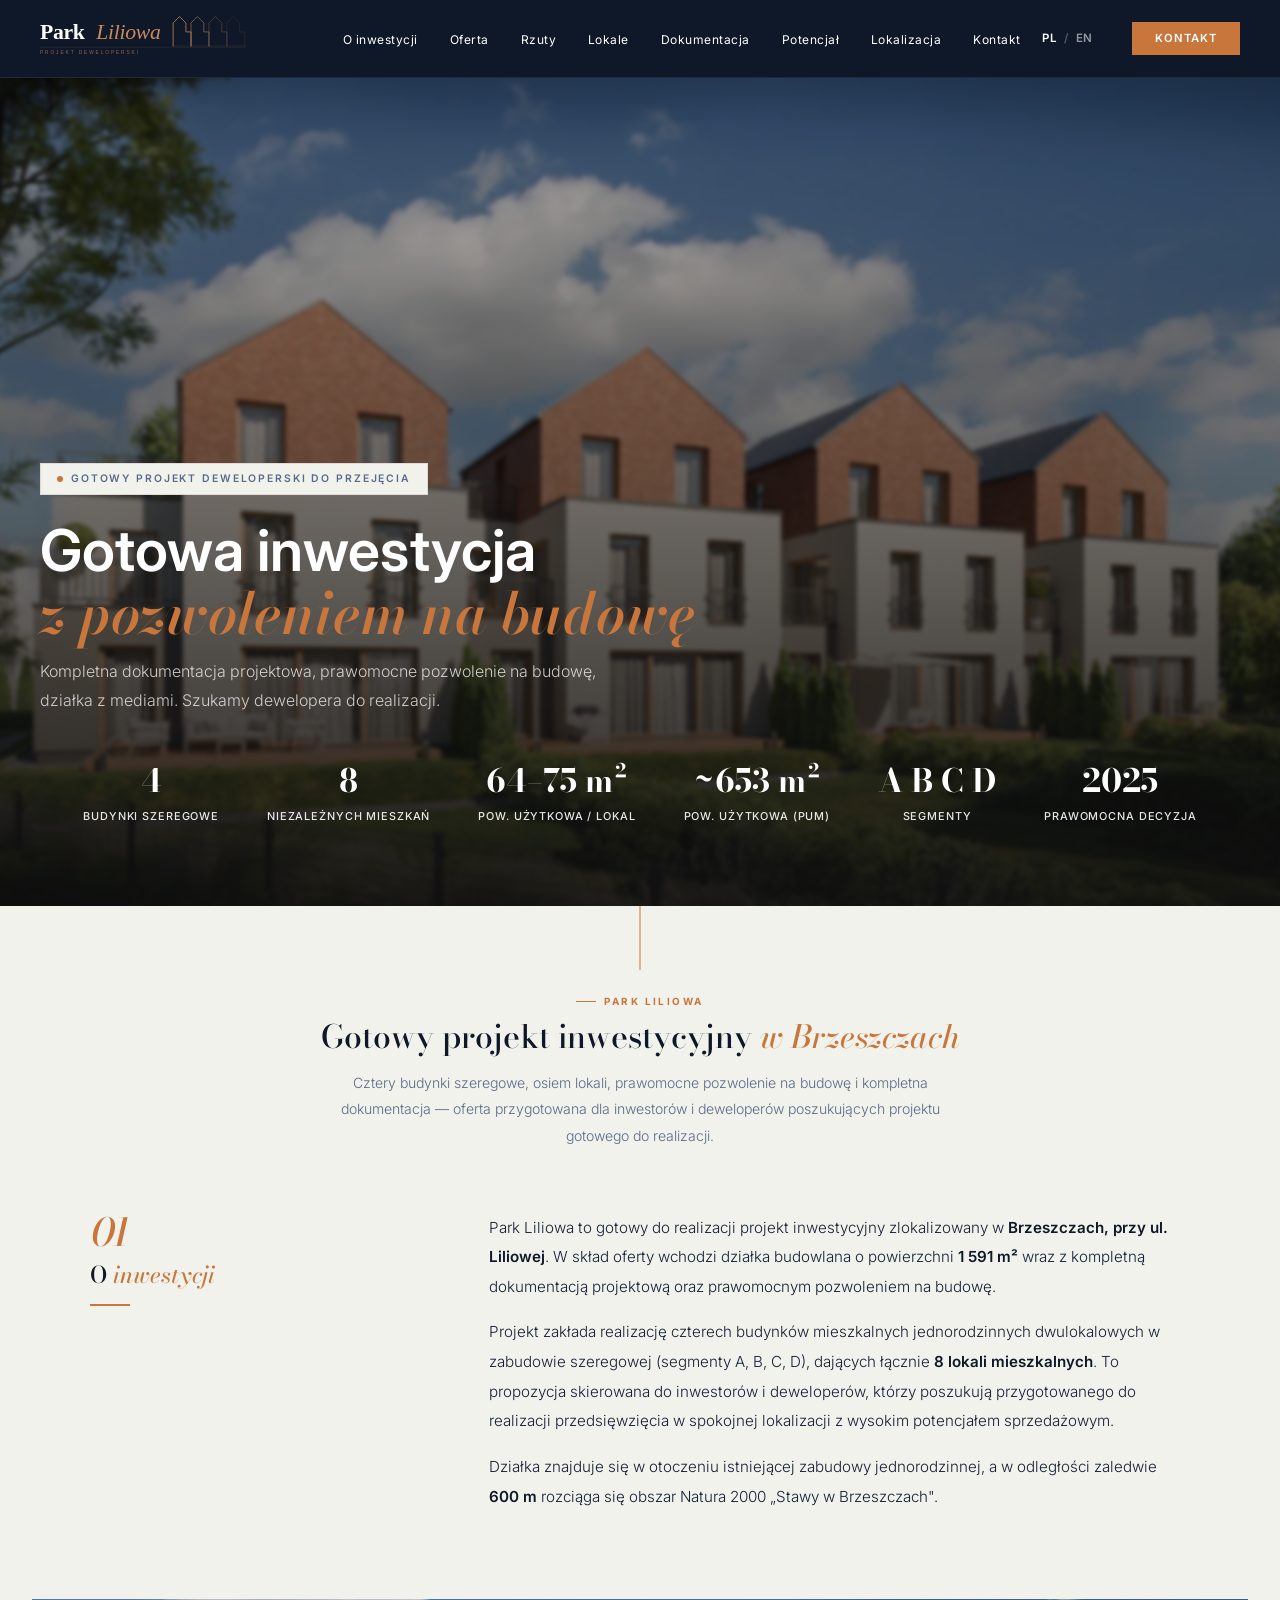
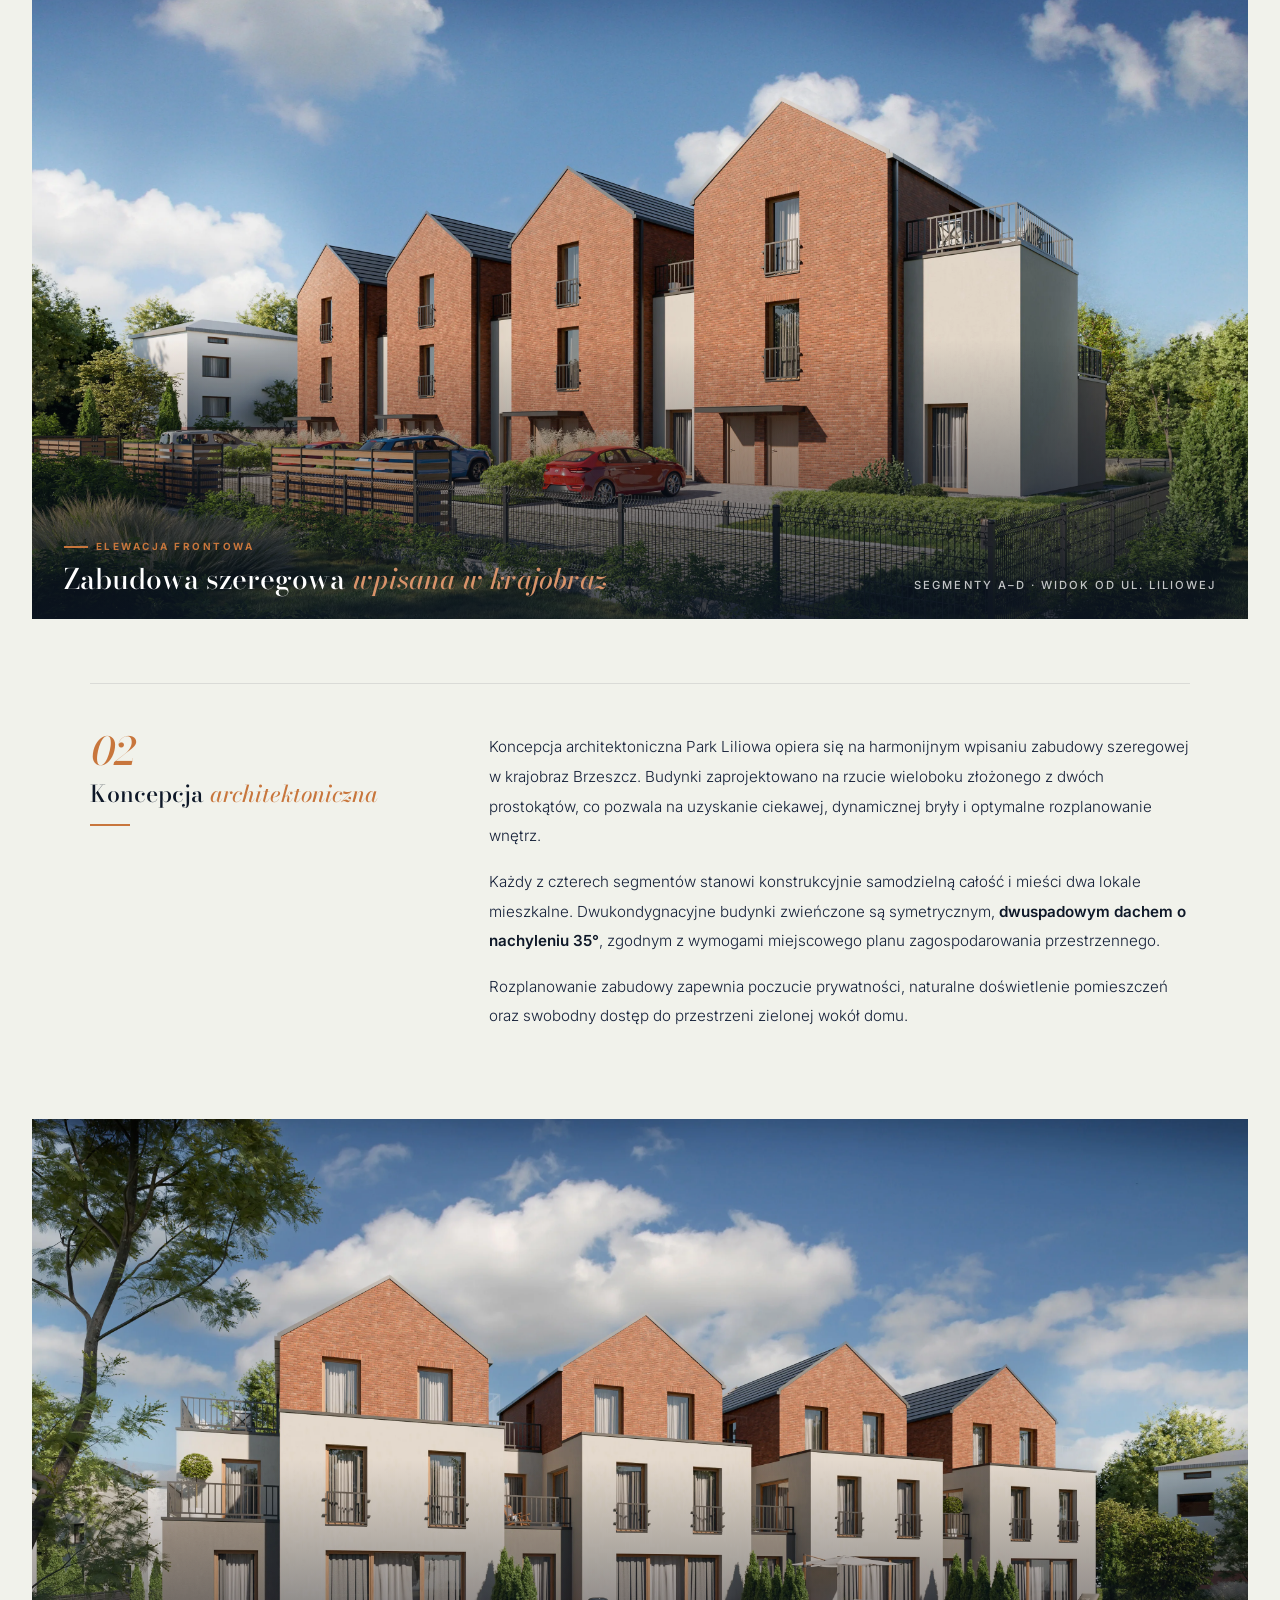
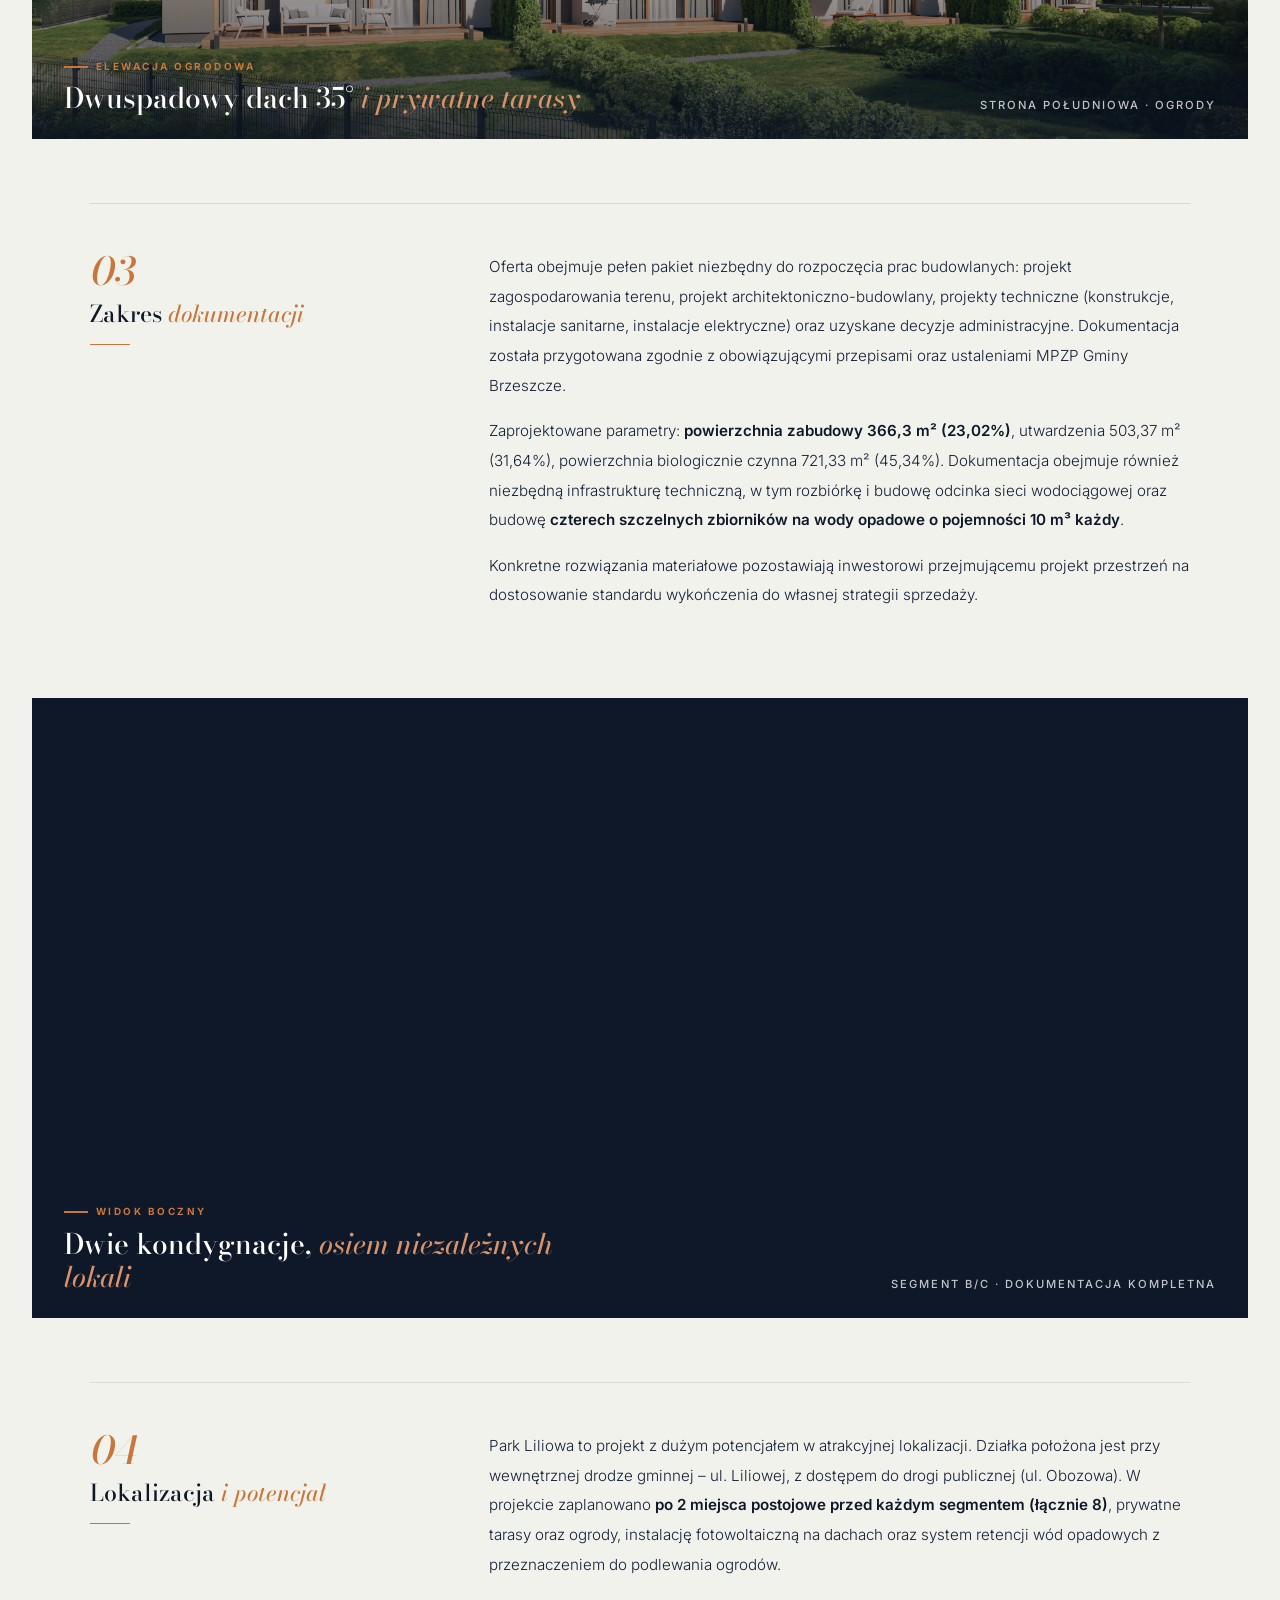
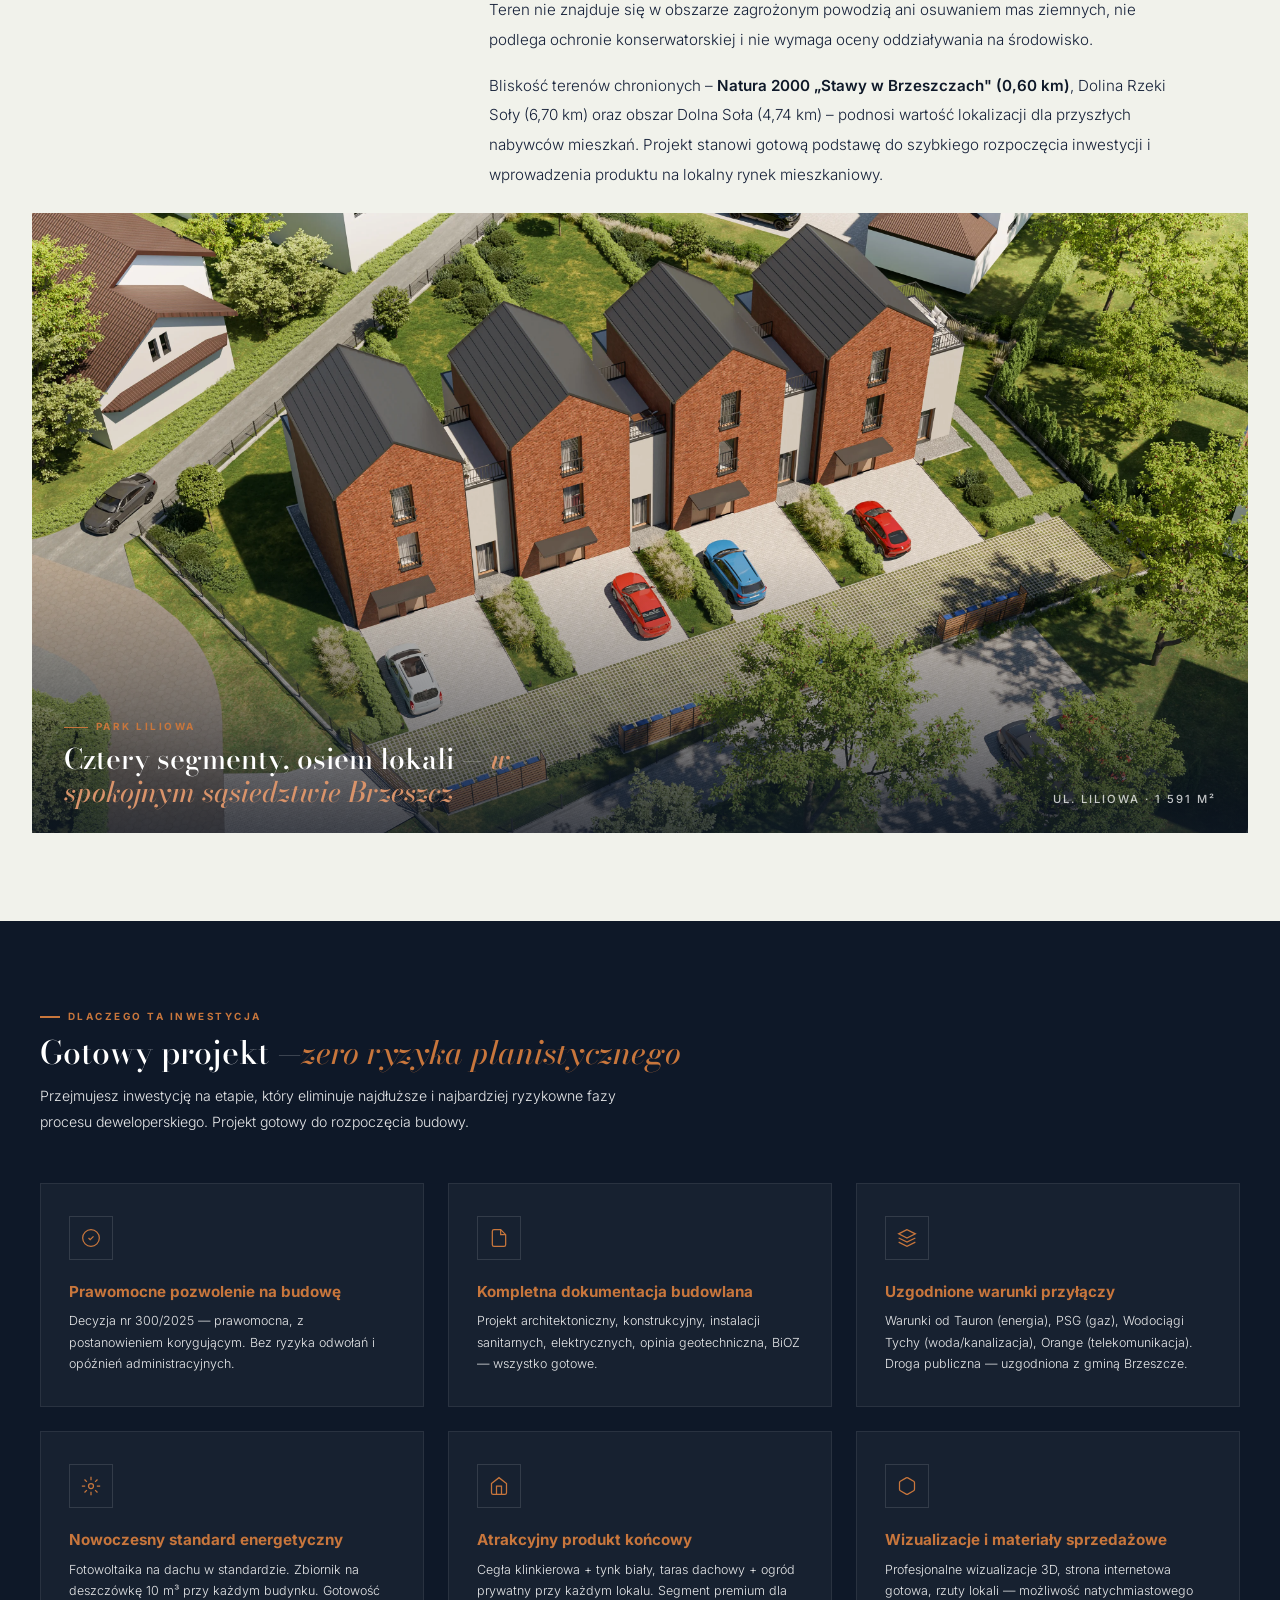
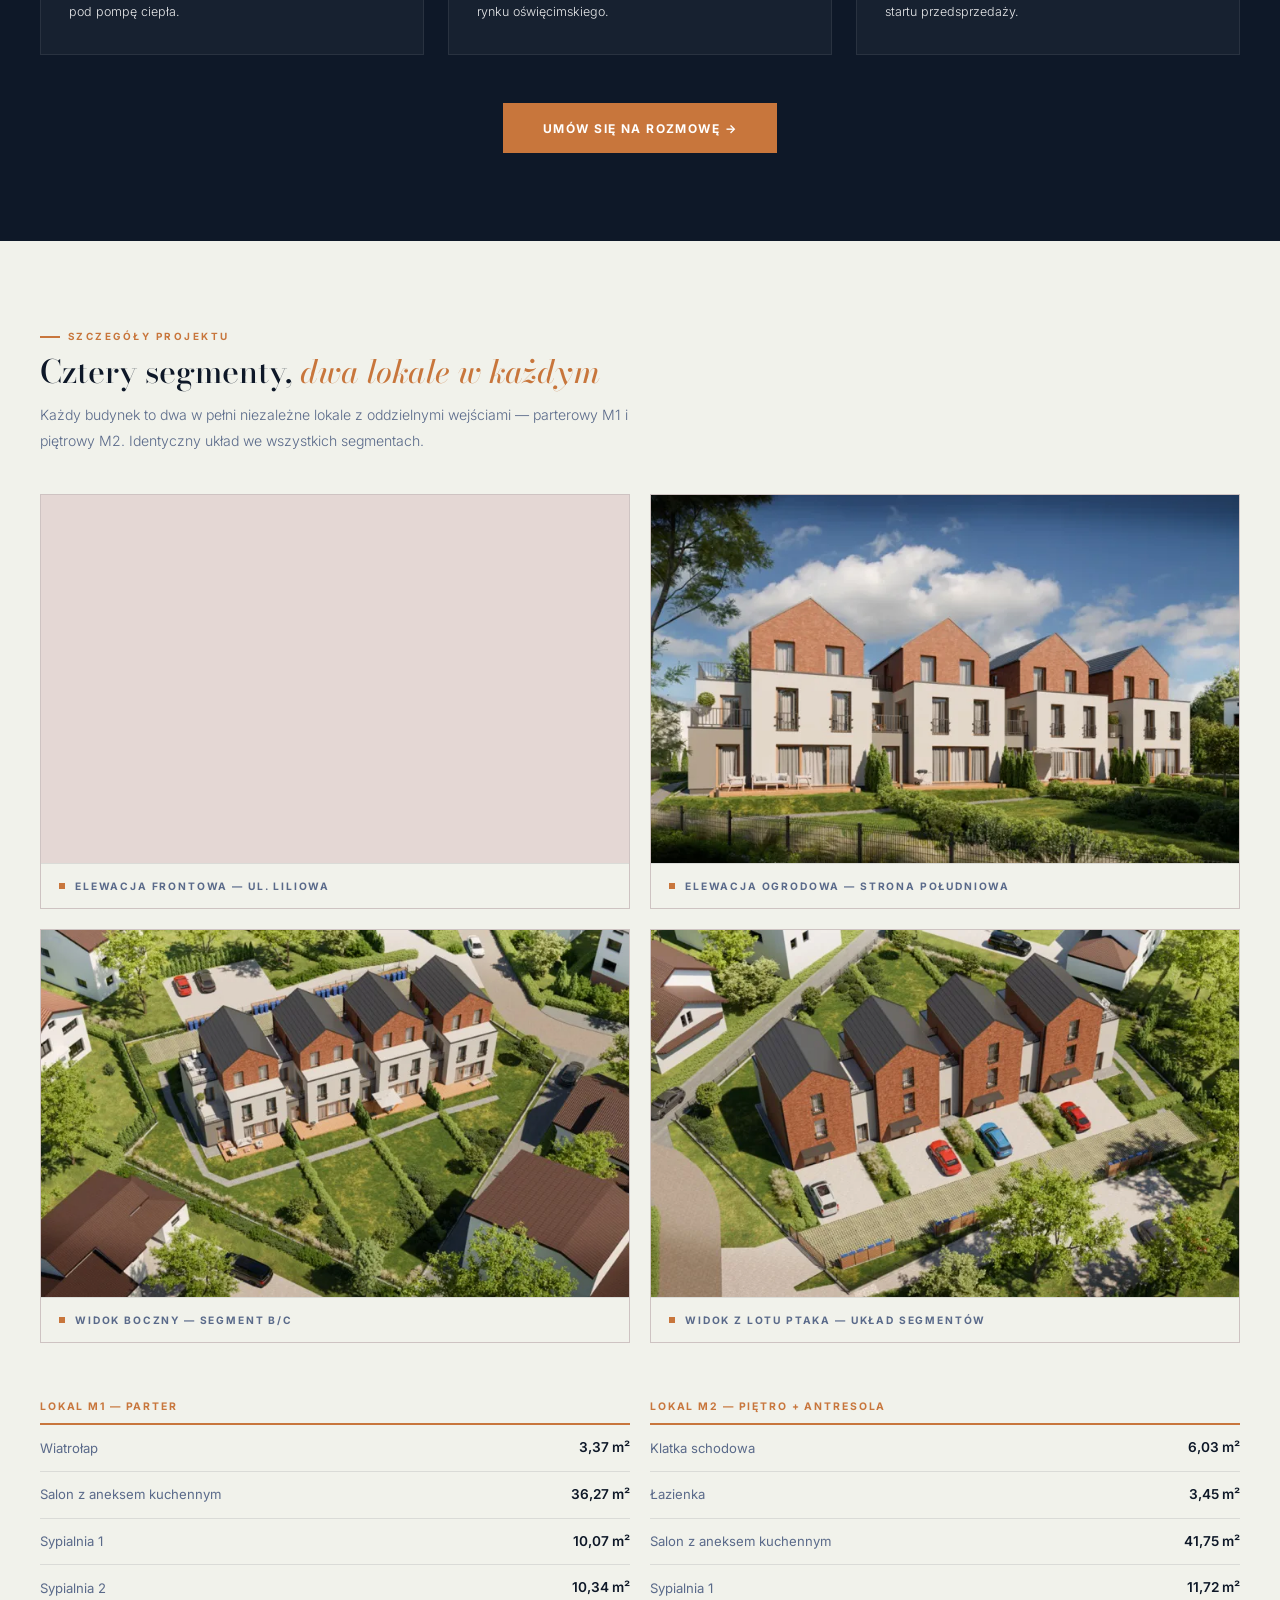
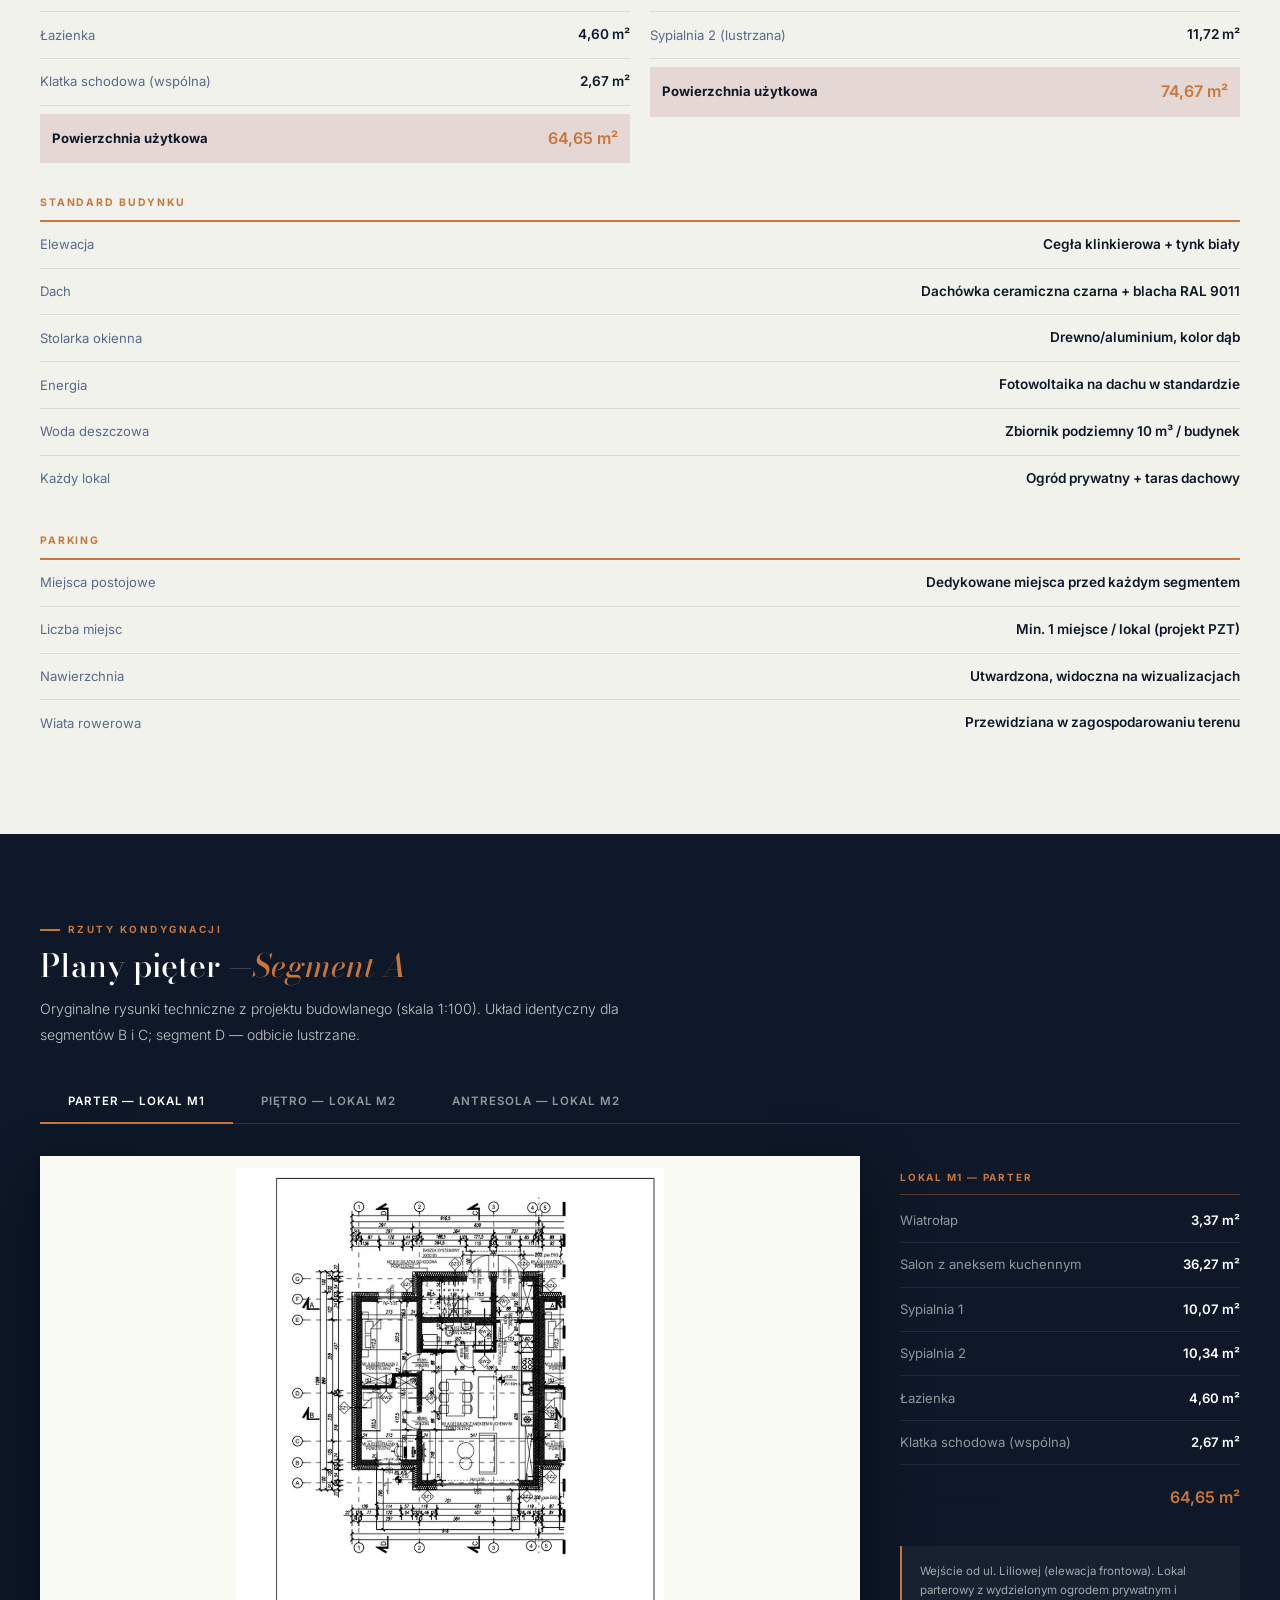
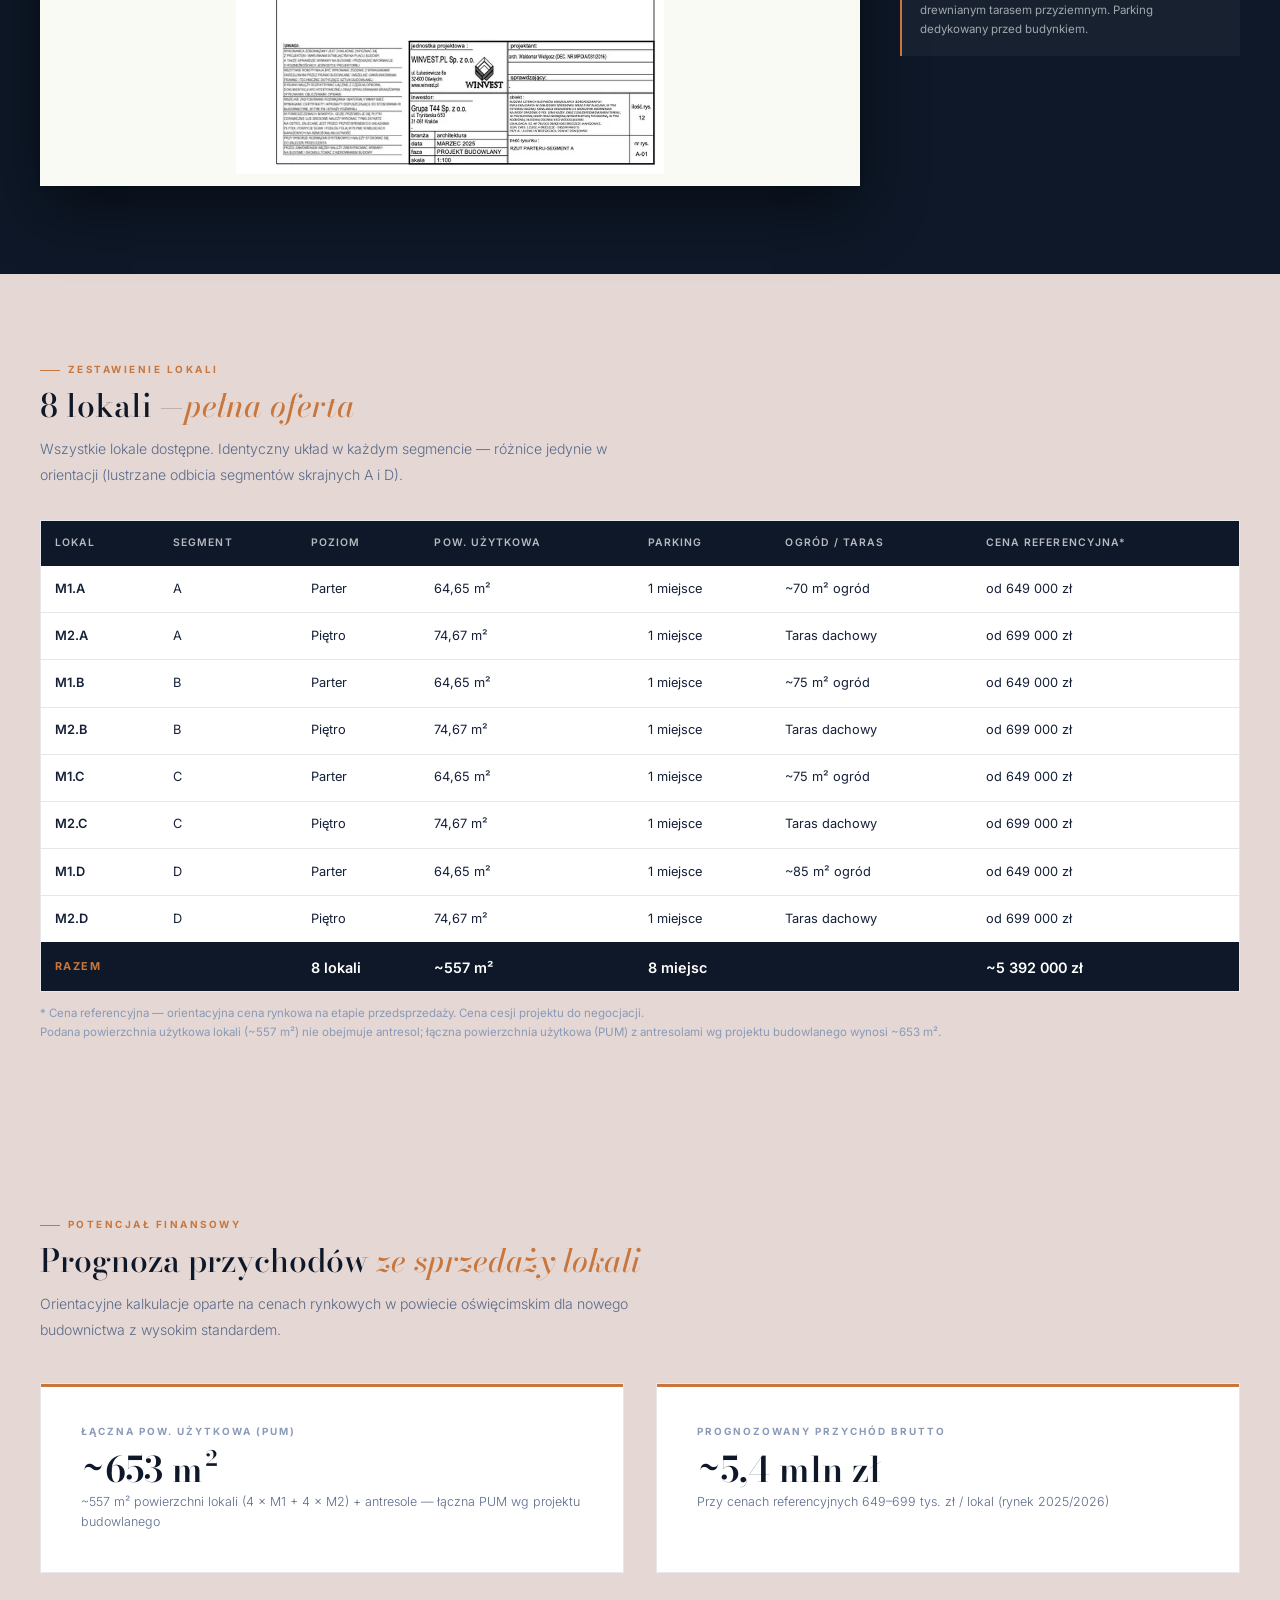
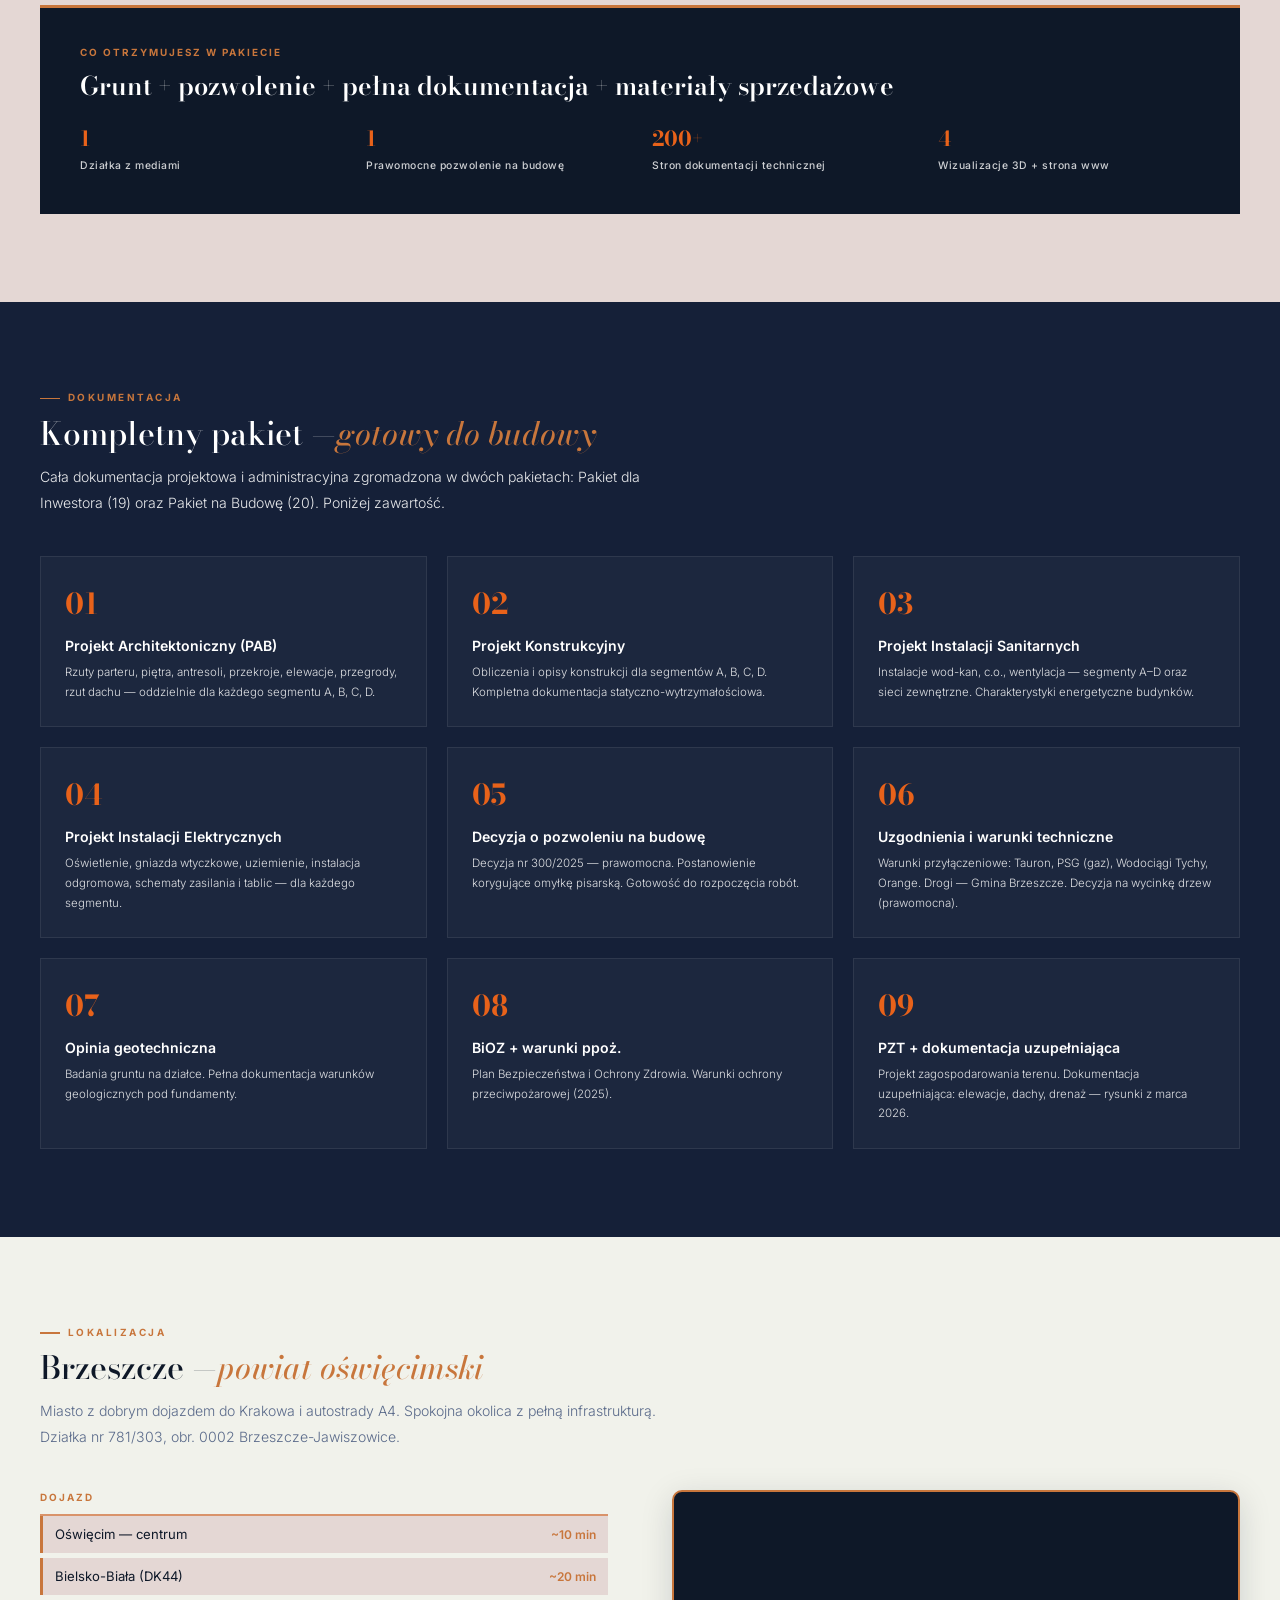
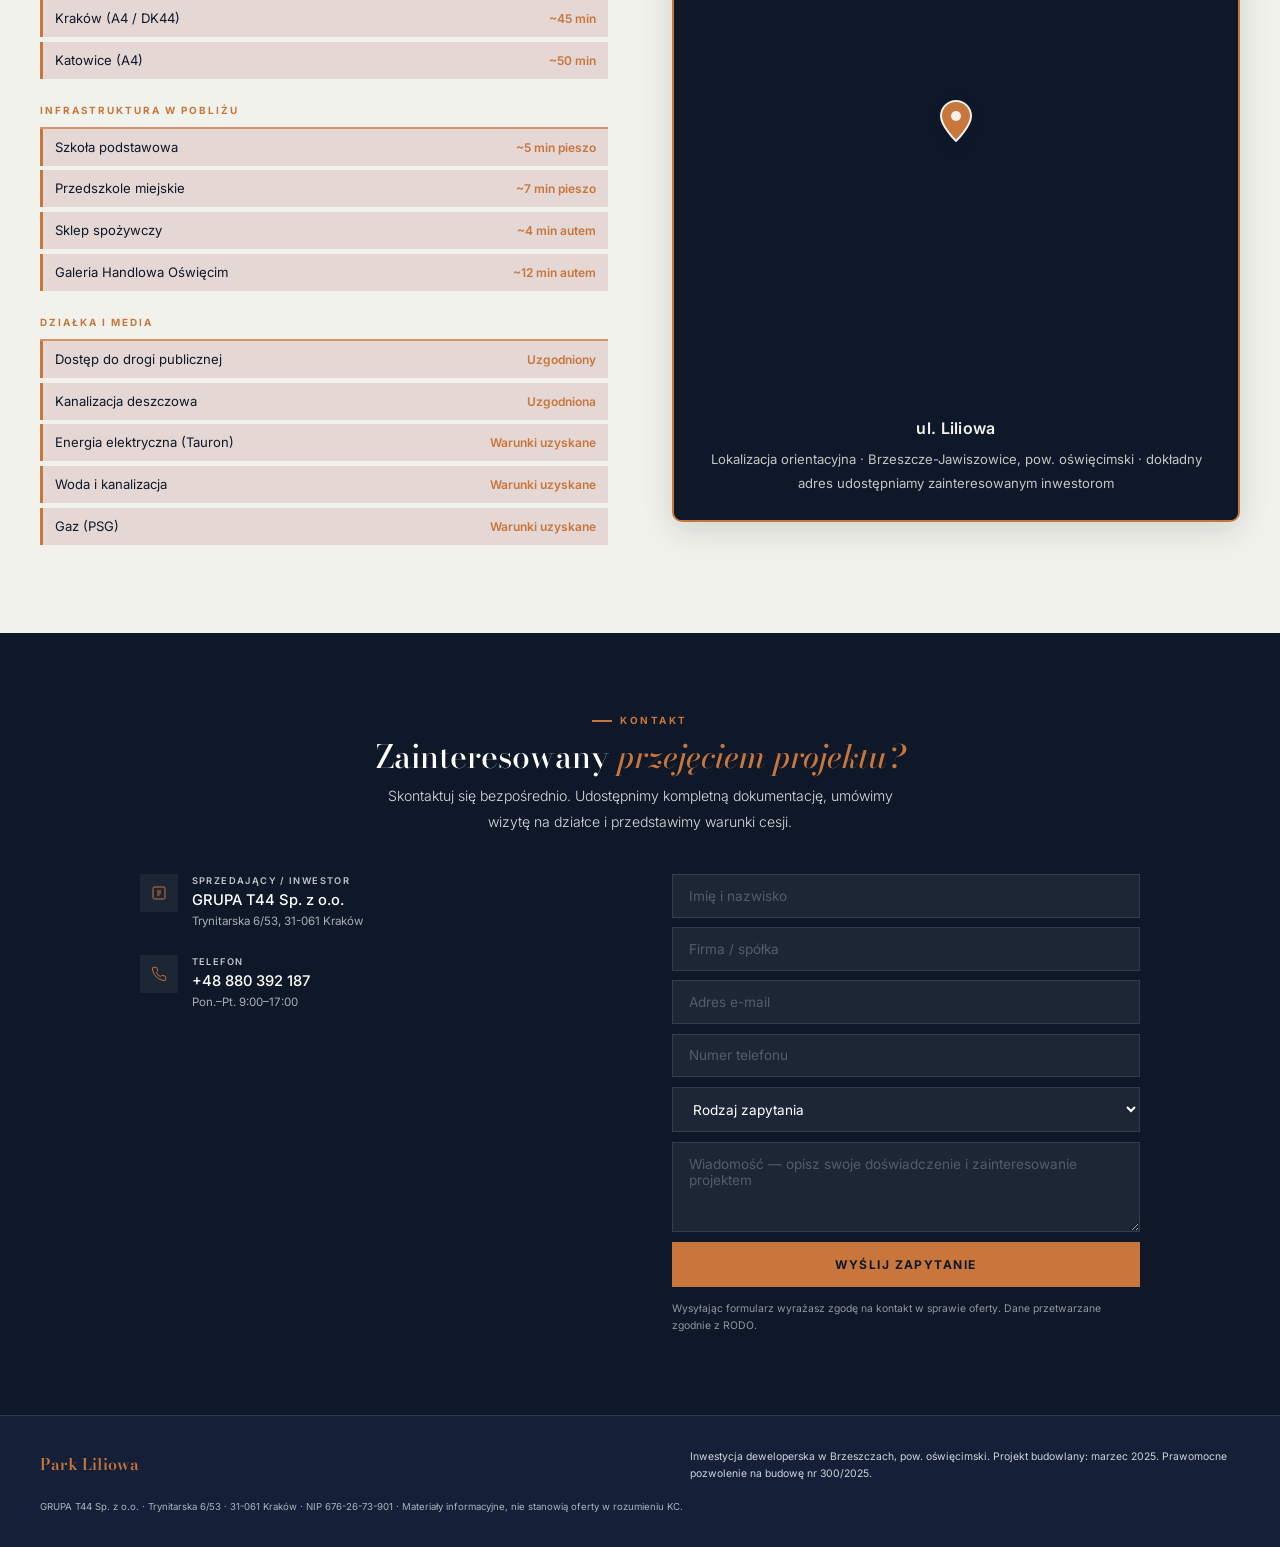
==== commit 52269e76: "Site: add NIP, drop joint-venture option, tidy company name and EN copy - PL footer: NIP 676-26-73-9" ====
--- a/index.html
+++ b/index.html
@@ -1,4 +1,4 @@
-<!DOCTYPE html><html lang="pl"><head><meta charset="UTF-8"><meta name="viewport" content="width=device-width, initial-scale=1.0"><title>Park Liliowa — gotowy projekt deweloperski na sprzedaż · Brzeszcze</title><meta name="description" content="Gotowy projekt deweloperski na sprzedaż w Brzeszczach: prawomocne pozwolenie na budowę nr 300/2025, kompletna dokumentacja, działka z mediami. 4 budynki szeregowe, 8 lokali, ~653 m² PUM. Cesja / JV / generalny wykonawca."><meta name="robots" content="index, follow"><link rel="preload" as="image" href="assets/images/hero-bg.webp" fetchpriority="high"><link rel="canonical" href="https://parkliliowa.pl/"><link rel="alternate" hreflang="pl" href="https://parkliliowa.pl/"><link rel="alternate" hreflang="en" href="https://parkliliowa.pl/en/"><link rel="alternate" hreflang="x-default" href="https://parkliliowa.pl/"><meta property="og:type" content="website"><meta property="og:title" content="Park Liliowa — Gotowy Projekt Deweloperski na Sprzedaż"><meta property="og:description" content="Prawomocne pozwolenie na budowę nr 300/2025, kompletna dokumentacja, działka z mediami. Szukamy dewelopera do realizacji w Brzeszczach."><meta property="og:url" content="https://parkliliowa.pl/"><meta property="og:site_name" content="Park Liliowa"><meta property="og:locale" content="pl_PL"><meta property="og:locale:alternate" content="en_GB"><meta property="og:image" content="https://parkliliowa.pl/assets/images/og.jpg"><meta property="og:image:secure_url" content="https://parkliliowa.pl/assets/images/og.jpg"><meta property="og:image:type" content="image/jpeg"><meta property="og:image:width" content="1200"><meta property="og:image:height" content="630"><meta property="og:image:alt" content="Park Liliowa — gotowy projekt deweloperski na sprzedaż, Brzeszcze"><meta name="twitter:card" content="summary_large_image"><meta name="twitter:title" content="Park Liliowa — gotowy projekt deweloperski na sprzedaż"><meta name="twitter:description" content="Prawomocne pozwolenie nr 300/2025, kompletna dokumentacja, działka z mediami. 8 lokali, ~653 m² PUM, Brzeszcze."><meta name="twitter:image" content="https://parkliliowa.pl/assets/images/og.jpg"><link rel="preconnect" href="https://fonts.googleapis.com"><link rel="preconnect" href="https://fonts.gstatic.com" crossorigin><link href="https://fonts.googleapis.com/css2?family=Bodoni+Moda:ital,wght@0,400;0,500;0,600;0,700;1,400;1,600&family=Inter:wght@300;400;500;600;700&display=swap" rel="stylesheet" media="print" onload="this.media='all'"><noscript><link href="https://fonts.googleapis.com/css2?family=Bodoni+Moda:ital,wght@0,400;0,500;0,600;0,700;1,400;1,600&family=Inter:wght@300;400;500;600;700&display=swap" rel="stylesheet"></noscript><style>
+<!DOCTYPE html><html lang="pl"><head><meta charset="UTF-8"><meta name="viewport" content="width=device-width, initial-scale=1.0"><title>Park Liliowa — gotowy projekt deweloperski na sprzedaż · Brzeszcze</title><meta name="description" content="Gotowy projekt deweloperski na sprzedaż w Brzeszczach: prawomocne pozwolenie na budowę nr 300/2025, kompletna dokumentacja, działka z mediami. 4 budynki szeregowe, 8 lokali, ~653 m² PUM. Cesja / generalny wykonawca."><meta name="robots" content="index, follow"><link rel="preload" as="image" href="assets/images/hero-bg.webp" fetchpriority="high"><link rel="canonical" href="https://parkliliowa.pl/"><link rel="alternate" hreflang="pl" href="https://parkliliowa.pl/"><link rel="alternate" hreflang="en" href="https://parkliliowa.pl/en/"><link rel="alternate" hreflang="x-default" href="https://parkliliowa.pl/"><meta property="og:type" content="website"><meta property="og:title" content="Park Liliowa — Gotowy Projekt Deweloperski na Sprzedaż"><meta property="og:description" content="Prawomocne pozwolenie na budowę nr 300/2025, kompletna dokumentacja, działka z mediami. Szukamy dewelopera do realizacji w Brzeszczach."><meta property="og:url" content="https://parkliliowa.pl/"><meta property="og:site_name" content="Park Liliowa"><meta property="og:locale" content="pl_PL"><meta property="og:locale:alternate" content="en_GB"><meta property="og:image" content="https://parkliliowa.pl/assets/images/og.jpg"><meta property="og:image:secure_url" content="https://parkliliowa.pl/assets/images/og.jpg"><meta property="og:image:type" content="image/jpeg"><meta property="og:image:width" content="1200"><meta property="og:image:height" content="630"><meta property="og:image:alt" content="Park Liliowa — gotowy projekt deweloperski na sprzedaż, Brzeszcze"><meta name="twitter:card" content="summary_large_image"><meta name="twitter:title" content="Park Liliowa — gotowy projekt deweloperski na sprzedaż"><meta name="twitter:description" content="Prawomocne pozwolenie nr 300/2025, kompletna dokumentacja, działka z mediami. 8 lokali, ~653 m² PUM, Brzeszcze."><meta name="twitter:image" content="https://parkliliowa.pl/assets/images/og.jpg"><link rel="preconnect" href="https://fonts.googleapis.com"><link rel="preconnect" href="https://fonts.gstatic.com" crossorigin><link href="https://fonts.googleapis.com/css2?family=Bodoni+Moda:ital,wght@0,400;0,500;0,600;0,700;1,400;1,600&family=Inter:wght@300;400;500;600;700&display=swap" rel="stylesheet" media="print" onload="this.media='all'"><noscript><link href="https://fonts.googleapis.com/css2?family=Bodoni+Moda:ital,wght@0,400;0,500;0,600;0,700;1,400;1,600&family=Inter:wght@300;400;500;600;700&display=swap" rel="stylesheet"></noscript><style>
 *,*::before,*::after{margin:0;padding:0;box-sizing:border-box}
 :root{
   /* Liliowa Park brand palette */
@@ -373,7 +373,7 @@
   },
   "seller": {
     "@type": "Organization",
-    "name": "GRUPA T44 SP. Z. O. O.",
+    "name": "GRUPA T44 Sp. z o.o.",
     "address": {
       "@type": "PostalAddress",
       "streetAddress": "Trynitarska 6/53",
@@ -384,7 +384,7 @@
     "telephone": "+48880392187"
   }
 }
-</script><script async src="https://www.googletagmanager.com/gtag/js?id=G-PK3Y3Y2Q5E"></script><script>window.dataLayer=window.dataLayer||[];function gtag(){dataLayer.push(arguments)}gtag('js',new Date());gtag('config','G-PK3Y3Y2Q5E')</script></head><body><nav><div class="nav-in"><a href="#" class="nav-brand" aria-label="Wróć na górę strony" onclick="event.preventDefault();window.scrollTo({top:0,behavior:'smooth'});"><svg xmlns="http://www.w3.org/2000/svg" viewBox="0 0 440 75" style="height:48px;width:auto;display:block" role="img" aria-label="Park Liliowa — Projekt Deweloperski"><title>Park Liliowa</title><text x="0" y="39" font-family="Georgia, serif" font-size="34" font-weight="700" fill="#ffffff" letter-spacing="-0.5">Park</text><text x="88" y="39" font-family="Georgia, serif" font-size="34" font-weight="400" fill="#c9895a" letter-spacing="-0.5" font-style="italic">Liliowa</text><path d="M208 50 L208 14 L218 4 L228 14 L228 28 L236 28 L236 50" stroke="#c9895a" stroke-width="1.4" stroke-linejoin="round" stroke-linecap="round" fill="none" opacity="0.85"/><path d="M236 50 L236 14 L246 4 L256 14 L256 28 L264 28 L264 50" stroke="#c9895a" stroke-width="1.4" stroke-linejoin="round" stroke-linecap="round" fill="none" opacity="0.58"/><path d="M264 50 L264 14 L274 4 L284 14 L284 28 L292 28 L292 50" stroke="#c9895a" stroke-width="1.4" stroke-linejoin="round" stroke-linecap="round" fill="none" opacity="0.33"/><path d="M292 50 L292 14 L302 4 L312 14 L312 28 L320 28 L320 50" stroke="#c9895a" stroke-width="1.4" stroke-linejoin="round" stroke-linecap="round" fill="none" opacity="0.13"/><line x1="206" y1="50" x2="322" y2="50" stroke="#c9895a" stroke-width="0.6" opacity="0.3"/><line x1="0" y1="52" x2="322" y2="52" stroke="#c9895a" stroke-width="0.5" opacity="0.3"/><text x="0" y="63" font-family="Arial, sans-serif" font-size="7.5" fill="#c9895a" letter-spacing="3" opacity="0.7">PROJEKT DEWELOPERSKI</text></svg></a><ul class="nav-links"><li><a href="#o-inwestycji">O inwestycji</a></li><li><a href="#oferta">Oferta</a></li><li><a href="#rzuty">Rzuty</a></li><li><a href="#lokale">Lokale</a></li><li><a href="#dokumentacja">Dokumentacja</a></li><li><a href="#finanse">Potencjał</a></li><li><a href="#lokalizacja">Lokalizacja</a></li><li><a href="#kontakt">Kontakt</a></li></ul><div class="lang-switch" style="display:flex;gap:0.4rem;align-items:center;margin-right:1.1rem;font-size:0.72rem;font-weight:600;letter-spacing:0.08em"><span style="color:#fff">PL</span><span style="color:rgba(255,255,255,0.3)">/</span><a href="/en/" hreflang="en" style="color:rgba(255,255,255,0.55);text-decoration:none;transition:color 0.2s" onmouseover="this.style.color='#c8763c'" onmouseout="this.style.color='rgba(255,255,255,0.55)'">EN</a></div><button class="nav-cta" onclick="document.getElementById('kontakt').scrollIntoView({behavior:'smooth'})">Kontakt</button></div></nav><section class="hero"><div class="hero-bg" aria-hidden="true"></div><div class="hero-content"><div class="hero-badge"><div class="hero-dot"></div><span>Gotowy projekt deweloperski do przejęcia</span></div><h1>Gotowa inwestycja<br><em>z pozwoleniem na budowę</em></h1><p class="hero-sub">Kompletna dokumentacja projektowa, prawomocne pozwolenie na budowę, działka z mediami. Szukamy dewelopera do realizacji.</p><div class="hero-stats"><div class="hstat"><div class="hstat-val">4</div><div class="hstat-label">Budynki szeregowe</div></div><div class="hstat"><div class="hstat-val">8</div><div class="hstat-label">Niezależnych mieszkań</div></div><div class="hstat"><div class="hstat-val">64–75 m²</div><div class="hstat-label">Pow. użytkowa / lokal</div></div><div class="hstat"><div class="hstat-val">~653 m²</div><div class="hstat-label">Pow. użytkowa (PUM)</div></div><div class="hstat"><div class="hstat-val">A B C D</div><div class="hstat-label">Segmenty</div></div><div class="hstat"><div class="hstat-val">2025</div><div class="hstat-label">Prawomocna decyzja</div></div></div></div></section><section class="sec story" id="o-inwestycji"><div class="si"><div class="story-intro reveal"><div class="eyebrow">Park Liliowa</div><h2 class="h2">Gotowy projekt inwestycyjny <em>w Brzeszczach</em></h2><p class="desc">Cztery budynki szeregowe, osiem lokali, prawomocne pozwolenie na budowę i kompletna dokumentacja — oferta przygotowana dla inwestorów i deweloperów poszukujących projektu gotowego do realizacji.</p></div><div class="story-blocks"><div class="story-block reveal"><div class="story-block-label"><div class="story-num">01</div><div class="story-title">O <em>inwestycji</em></div><div class="story-rule"></div></div><div class="story-body"><p>Park Liliowa to gotowy do realizacji projekt inwestycyjny zlokalizowany w <strong>Brzeszczach, przy ul. Liliowej</strong>. W skład oferty wchodzi działka budowlana o powierzchni <strong>1 591 m²</strong> wraz z kompletną dokumentacją projektową oraz prawomocnym pozwoleniem na budowę.</p><p>Projekt zakłada realizację czterech budynków mieszkalnych jednorodzinnych dwulokalowych w zabudowie szeregowej (segmenty A, B, C, D), dających łącznie <strong>8 lokali mieszkalnych</strong>. To propozycja skierowana do inwestorów i deweloperów, którzy poszukują przygotowanego do realizacji przedsięwzięcia w spokojnej lokalizacji z potencjałem sprzedażowym.</p><p>Działka znajduje się w otoczeniu istniejącej zabudowy jednorodzinnej, a w odległości zaledwie <strong>600 m</strong> rozciąga się obszar Natura 2000 „Stawy w Brzeszczach".</p></div></div><div class="story-break reveal"><div class="story-break-inner"><figure><img src="assets/images/viz-01.webp" srcset="assets/images/viz-01-400w.webp 400w, assets/images/viz-01-800w.webp 800w, assets/images/viz-01-1200w.webp 1200w, assets/images/viz-01.webp 1920w" sizes="100vw" loading="lazy" decoding="async" alt="Park Liliowa — elewacja frontowa"><figcaption><div><div class="story-break-label">Elewacja frontowa</div><div class="story-break-title">Zabudowa szeregowa <em>wpisana w krajobraz</em></div></div><div class="story-break-meta">Segmenty A–D · widok od ul. Liliowej</div></figcaption></figure></div></div><div class="story-block reveal"><div class="story-block-label"><div class="story-num">02</div><div class="story-title">Koncepcja <em>architektoniczna</em></div><div class="story-rule"></div></div><div class="story-body"><p>Koncepcja architektoniczna Park Liliowa opiera się na harmonijnym wpisaniu zabudowy szeregowej w krajobraz Brzeszcz. Budynki zaprojektowano na rzucie wieloboku złożonego z dwóch prostokątów, co pozwala na uzyskanie ciekawej, dynamicznej bryły i optymalne rozplanowanie wnętrz.</p><p>Każdy z czterech segmentów stanowi konstrukcyjnie samodzielną całość i mieści dwa lokale mieszkalne. Dwukondygnacyjne budynki zwieńczone są symetrycznym, <strong>dwuspadowym dachem o nachyleniu 35°</strong>, zgodnym z wymogami miejscowego planu zagospodarowania przestrzennego.</p><p>Rozplanowanie zabudowy zapewnia poczucie prywatności, naturalne doświetlenie pomieszczeń oraz swobodny dostęp do przestrzeni zielonej wokół domu.</p></div></div><div class="story-break reveal"><div class="story-break-inner"><figure><img src="assets/images/viz-02.webp" srcset="assets/images/viz-02-400w.webp 400w, assets/images/viz-02-800w.webp 800w, assets/images/viz-02-1200w.webp 1200w, assets/images/viz-02.webp 1920w" sizes="100vw" loading="lazy" decoding="async" alt="Park Liliowa — elewacja ogrodowa"><figcaption><div><div class="story-break-label">Elewacja ogrodowa</div><div class="story-break-title">Dwuspadowy dach 35° <em>i prywatne tarasy</em></div></div><div class="story-break-meta">Strona południowa · ogrody</div></figcaption></figure></div></div><div class="story-block reveal"><div class="story-block-label"><div class="story-num">03</div><div class="story-title">Zakres <em>dokumentacji</em></div><div class="story-rule"></div></div><div class="story-body"><p>Oferta obejmuje pełen pakiet niezbędny do rozpoczęcia prac budowlanych: projekt zagospodarowania terenu, projekt architektoniczno-budowlany, projekty techniczne (konstrukcje, instalacje sanitarne, instalacje elektryczne) oraz uzyskane decyzje administracyjne. Dokumentacja została przygotowana zgodnie z obowiązującymi przepisami oraz ustaleniami MPZP Gminy Brzeszcze.</p><p>Zaprojektowane parametry: <strong>powierzchnia zabudowy 366,3 m² (23,02%)</strong>, utwardzenia 503,37 m² (31,64%), powierzchnia biologicznie czynna 721,33 m² (45,34%). Dokumentacja obejmuje również niezbędną infrastrukturę techniczną, w tym rozbiórkę i budowę odcinka sieci wodociągowej oraz budowę <strong>czterech szczelnych zbiorników na wody opadowe o pojemności 10 m³ każdy</strong>.</p><p>Konkretne rozwiązania materiałowe pozostawiają inwestorowi przejmującemu projekt przestrzeń na dostosowanie standardu wykończenia do własnej strategii sprzedaży.</p></div></div><div class="story-break reveal"><div class="story-break-inner"><figure><img src="assets/images/viz-3B.webp" srcset="assets/images/viz-3B-400w.webp 400w, assets/images/viz-3B-800w.webp 800w, assets/images/viz-3B-1200w.webp 1200w, assets/images/viz-3B.webp 1920w" sizes="100vw" loading="lazy" decoding="async" alt="Park Liliowa — widok boczny"><figcaption><div><div class="story-break-label">Widok boczny</div><div class="story-break-title">Dwie kondygnacje, <em>osiem niezależnych lokali</em></div></div><div class="story-break-meta">Segment B/C · dokumentacja kompletna</div></figcaption></figure></div></div><div class="story-block reveal"><div class="story-block-label"><div class="story-num">04</div><div class="story-title">Lokalizacja <em>i potencjał</em></div><div class="story-rule"></div></div><div class="story-body"><p>Park Liliowa to projekt z dużym potencjałem w atrakcyjnej lokalizacji. Działka położona jest przy wewnętrznej drodze gminnej – ul. Liliowej, z dostępem do drogi publicznej (ul. Obozowa). W projekcie zaplanowano <strong>po 2 miejsca postojowe przed każdym segmentem (łącznie 8)</strong>, prywatne tarasy oraz ogrody, instalację fotowoltaiczną na dachach oraz system retencji wód opadowych z przeznaczeniem do podlewania ogrodów.</p><p>Teren nie znajduje się w obszarze zagrożonym powodzią ani osuwaniem mas ziemnych, nie podlega ochronie konserwatorskiej i nie wymaga oceny oddziaływania na środowisko.</p><p>Bliskość terenów chronionych – <strong>Natura 2000 „Stawy w Brzeszczach" (0,60 km)</strong>, Dolina Rzeki Soły (6,70 km) oraz obszar Dolna Soła (4,74 km) – podnosi wartość lokalizacji dla przyszłych nabywców mieszkań. Projekt stanowi gotową podstawę do szybkiego rozpoczęcia inwestycji i wprowadzenia produktu na lokalny rynek mieszkaniowy.</p></div></div></div><div class="story-break reveal" aria-hidden="false"><div class="story-break-inner"><figure><img src="assets/images/viz-04.webp" srcset="assets/images/viz-04-400w.webp 400w, assets/images/viz-04-800w.webp 800w, assets/images/viz-04-1200w.webp 1200w, assets/images/viz-04.webp 1920w" sizes="100vw" loading="lazy" decoding="async" alt="Park Liliowa — widok z lotu ptaka"><figcaption><div><div class="story-break-label">Park Liliowa</div><div class="story-break-title">Cztery segmenty, osiem lokali — <em>w spokojnym sąsiedztwie Brzeszcz</em></div></div><div class="story-break-meta">ul. Liliowa · 1 591 m²</div></figcaption></figure></div></div></div></section><section class="sec value" id="oferta"><div class="si"><div class="eyebrow">Dlaczego ta inwestycja</div><h2 class="h2">Gotowy projekt —<em>zero ryzyka planistycznego</em></h2><p class="desc">Przejmujesz inwestycję na etapie, który eliminuje najdłuższe i najbardziej ryzykowne fazy procesu deweloperskiego. Projekt gotowy do rozpoczęcia budowy.</p><div class="val-grid reveal stagger"><div class="val-card"><div class="val-icon"><svg viewBox="0 0 24 24" fill="none" stroke-width="1.5"><path d="M9 12l2 2 4-4"/><path d="M12 22c5.523 0 10-4.477 10-10S17.523 2 12 2 2 6.477 2 12s4.477 10 10 10z"/></svg></div><div class="val-title">Prawomocne pozwolenie na budowę</div><div class="val-desc">Decyzja nr 300/2025 — prawomocna, z postanowieniem korygującym. Bez ryzyka odwołań i opóźnień administracyjnych.</div></div><div class="val-card"><div class="val-icon"><svg viewBox="0 0 24 24" fill="none" stroke-width="1.5"><path d="M14 2H6a2 2 0 00-2 2v16a2 2 0 002 2h12a2 2 0 002-2V8z"/><polyline points="14 2 14 8 20 8"/></svg></div><div class="val-title">Kompletna dokumentacja budowlana</div><div class="val-desc">Projekt architektoniczny, konstrukcyjny, instalacji sanitarnych, elektrycznych, opinia geotechniczna, BiOZ — wszystko gotowe.</div></div><div class="val-card"><div class="val-icon"><svg viewBox="0 0 24 24" fill="none" stroke-width="1.5"><path d="M12 2L2 7l10 5 10-5-10-5z"/><path d="M2 17l10 5 10-5"/><path d="M2 12l10 5 10-5"/></svg></div><div class="val-title">Uzgodnione warunki przyłączy</div><div class="val-desc">Warunki od Tauron (energia), PSG (gaz), Wodociągi Tychy (woda/kanalizacja), Orange (telekomunikacja). Droga publiczna — uzgodniona z gminą Brzeszcze.</div></div><div class="val-card"><div class="val-icon"><svg viewBox="0 0 24 24" fill="none" stroke-width="1.5"><circle cx="12" cy="12" r="3"/><path d="M12 1v4M12 19v4M4.22 4.22l2.83 2.83M16.95 16.95l2.83 2.83M1 12h4M19 12h4M4.22 19.78l2.83-2.83M16.95 7.05l2.83-2.83"/></svg></div><div class="val-title">Nowoczesny standard energetyczny</div><div class="val-desc">Fotowoltaika na dachu w standardzie. Zbiornik na deszczówkę 10 m³ przy każdym budynku. Gotowość pod pompę ciepła.</div></div><div class="val-card"><div class="val-icon"><svg viewBox="0 0 24 24" fill="none" stroke-width="1.5"><path d="M3 9l9-7 9 7v11a2 2 0 01-2 2H5a2 2 0 01-2-2z"/><polyline points="9 22 9 12 15 12 15 22"/></svg></div><div class="val-title">Atrakcyjny produkt końcowy</div><div class="val-desc">Cegła klinkierowa + tynk biały, taras dachowy + ogród prywatny przy każdym lokalu. Segment premium dla rynku oświęcimskiego.</div></div><div class="val-card"><div class="val-icon"><svg viewBox="0 0 24 24" fill="none" stroke-width="1.5"><path d="M21 16V8a2 2 0 00-1-1.73l-7-4a2 2 0 00-2 0l-7 4A2 2 0 003 8v8a2 2 0 001 1.73l7 4a2 2 0 002 0l7-4A2 2 0 0021 16z"/></svg></div><div class="val-title">Wizualizacje i materiały sprzedażowe</div><div class="val-desc">Profesjonalne wizualizacje 3D, strona internetowa gotowa, rzuty lokali — możliwość natychmiastowego startu przedsprzedaży.</div></div></div><div style="text-align:center;margin-top:3rem"><a href="#kontakt" class="val-cta">Umów się na rozmowę →</a></div></div></section><section class="sec" id="projekt"><div class="si"><div class="eyebrow">Szczegóły projektu</div><h2 class="h2">Cztery segmenty, <em>dwa lokale w każdym</em></h2><p class="desc">Każdy budynek to dwa w pełni niezależne lokale z oddzielnymi wejściami — parterowy M1 i piętrowy M2. Identyczny układ we wszystkich segmentach.</p><div class="gallery reveal"><div class="gal-item"><img src="assets/images/viz-01.webp" srcset="assets/images/viz-01-400w.webp 400w, assets/images/viz-01-800w.webp 800w, assets/images/viz-01-1200w.webp 1200w, assets/images/viz-01.webp 1920w" sizes="(max-width: 600px) 100vw, (max-width: 1200px) 50vw, 800px" loading="lazy" decoding="async" alt="Elewacja frontowa"><div class="gal-label">Elewacja frontowa — ul. Liliowa</div></div><div class="gal-item"><img src="assets/images/viz-02.webp" srcset="assets/images/viz-02-400w.webp 400w, assets/images/viz-02-800w.webp 800w, assets/images/viz-02-1200w.webp 1200w, assets/images/viz-02.webp 1920w" sizes="(max-width: 600px) 100vw, (max-width: 1200px) 50vw, 800px" loading="lazy" decoding="async" alt="Elewacja ogrodowa"><div class="gal-label">Elewacja ogrodowa — strona południowa</div></div><div class="gal-item"><img src="assets/images/viz-3B.webp" srcset="assets/images/viz-3B-400w.webp 400w, assets/images/viz-3B-800w.webp 800w, assets/images/viz-3B-1200w.webp 1200w, assets/images/viz-3B.webp 1920w" sizes="(max-width: 600px) 100vw, (max-width: 1200px) 50vw, 800px" loading="lazy" decoding="async" alt="Widok boczny"><div class="gal-label">Widok boczny — segment B/C</div></div><div class="gal-item"><img src="assets/images/viz-04.webp" srcset="assets/images/viz-04-400w.webp 400w, assets/images/viz-04-800w.webp 800w, assets/images/viz-04-1200w.webp 1200w, assets/images/viz-04.webp 1920w" sizes="(max-width: 600px) 100vw, (max-width: 1200px) 50vw, 800px" loading="lazy" decoding="async" alt="Widok z lotu ptaka"><div class="gal-label">Widok z lotu ptaka — układ segmentów</div></div></div><div class="reveal" style="margin-top:2.5rem"><div style="display:grid;grid-template-columns:1fr 1fr;gap:1.25rem"><div><div class="spec-section" style="margin-top:0">Lokal M1 — Parter</div><div class="spec-list"><div class="spec-row"><span class="spec-key">Wiatrołap</span><span class="spec-val">3,37 m²</span></div><div class="spec-row"><span class="spec-key">Salon z aneksem kuchennym</span><span class="spec-val">36,27 m²</span></div><div class="spec-row"><span class="spec-key">Sypialnia 1</span><span class="spec-val">10,07 m²</span></div><div class="spec-row"><span class="spec-key">Sypialnia 2</span><span class="spec-val">10,34 m²</span></div><div class="spec-row"><span class="spec-key">Łazienka</span><span class="spec-val">4,60 m²</span></div><div class="spec-row"><span class="spec-key">Klatka schodowa (wspólna)</span><span class="spec-val">2,67 m²</span></div><div class="spec-row" style="background:var(--bg2);padding:0.75rem;margin-top:0.5rem"><span class="spec-key" style="font-weight:700;color:var(--ink)">Powierzchnia użytkowa</span><span class="spec-val" style="font-size:1rem;color:var(--gold)">64,65 m²</span></div></div></div><div><div class="spec-section" style="margin-top:0">Lokal M2 — Piętro + antresola</div><div class="spec-list"><div class="spec-row"><span class="spec-key">Klatka schodowa</span><span class="spec-val">6,03 m²</span></div><div class="spec-row"><span class="spec-key">Łazienka</span><span class="spec-val">3,45 m²</span></div><div class="spec-row"><span class="spec-key">Salon z aneksem kuchennym</span><span class="spec-val">41,75 m²</span></div><div class="spec-row"><span class="spec-key">Sypialnia 1</span><span class="spec-val">11,72 m²</span></div><div class="spec-row"><span class="spec-key">Sypialnia 2 (lustrzana)</span><span class="spec-val">11,72 m²</span></div><div class="spec-row" style="background:var(--bg2);padding:0.75rem;margin-top:0.5rem"><span class="spec-key" style="font-weight:700;color:var(--ink)">Powierzchnia użytkowa</span><span class="spec-val" style="font-size:1rem;color:var(--gold)">74,67 m²</span></div></div></div></div><div class="spec-section">Standard budynku</div><div class="spec-list"><div class="spec-row"><span class="spec-key">Elewacja</span><span class="spec-val">Cegła klinkierowa + tynk biały</span></div><div class="spec-row"><span class="spec-key">Dach</span><span class="spec-val">Dachówka ceramiczna czarna + blacha RAL 9011</span></div><div class="spec-row"><span class="spec-key">Stolarka okienna</span><span class="spec-val">Drewno/aluminium, kolor dąb</span></div><div class="spec-row"><span class="spec-key">Energia</span><span class="spec-val">Fotowoltaika na dachu w standardzie</span></div><div class="spec-row"><span class="spec-key">Woda deszczowa</span><span class="spec-val">Zbiornik podziemny 10 m³ / budynek</span></div><div class="spec-row"><span class="spec-key">Każdy lokal</span><span class="spec-val">Ogród prywatny + taras dachowy</span></div></div><div class="spec-section">Parking</div><div class="spec-list"><div class="spec-row"><span class="spec-key">Miejsca postojowe</span><span class="spec-val">Dedykowane miejsca przed każdym segmentem</span></div><div class="spec-row"><span class="spec-key">Liczba miejsc</span><span class="spec-val">Min. 1 miejsce / lokal (projekt PZT)</span></div><div class="spec-row"><span class="spec-key">Nawierzchnia</span><span class="spec-val">Utwardzona, widoczna na wizualizacjach</span></div><div class="spec-row"><span class="spec-key">Wiata rowerowa</span><span class="spec-val">Przewidziana w zagospodarowaniu terenu</span></div></div></div></div></section><section class="sec plans-sec" id="rzuty"><div class="si"><div class="eyebrow">Rzuty kondygnacji</div><h2 class="h2">Plany pięter —<em>Segment A</em></h2><p class="desc">Oryginalne rysunki techniczne z projektu budowlanego (skala 1:100). Układ identyczny dla segmentów B i C; segment D — odbicie lustrzane.</p><div class="plan-tabs"><button class="plan-tab on" onclick="showPlan('parter',this)">Parter — Lokal M1</button><button class="plan-tab" onclick="showPlan('pietro',this)">Piętro — Lokal M2</button><button class="plan-tab" onclick="showPlan('antresola',this)">Antresola — Lokal M2</button></div><div class="plan-pane on" id="plan-parter"><div class="plan-embed"><img src="assets/images/image-6.webp" srcset="assets/images/image-6-400w.webp 400w, assets/images/image-6-800w.webp 800w, assets/images/image-6.webp 989w" sizes="(max-width: 600px) 100vw, (max-width: 1200px) 50vw, 800px" width="989" height="1400" loading="lazy" decoding="async" alt="Rzut parteru — Segment A"></div><div><div class="plan-meta"><div class="plan-meta-title">Lokal M1 — Parter</div><div class="plan-meta-row"><span class="plan-meta-key">Wiatrołap</span><span class="plan-meta-val">3,37 m²</span></div><div class="plan-meta-row"><span class="plan-meta-key">Salon z aneksem kuchennym</span><span class="plan-meta-val">36,27 m²</span></div><div class="plan-meta-row"><span class="plan-meta-key">Sypialnia 1</span><span class="plan-meta-val">10,07 m²</span></div><div class="plan-meta-row"><span class="plan-meta-key">Sypialnia 2</span><span class="plan-meta-val">10,34 m²</span></div><div class="plan-meta-row"><span class="plan-meta-key">Łazienka</span><span class="plan-meta-val">4,60 m²</span></div><div class="plan-meta-row"><span class="plan-meta-key">Klatka schodowa (wspólna)</span><span class="plan-meta-val">2,67 m²</span></div><div class="plan-meta-row" style="border-top:2px solid var(--line);margin-top:0.25rem;padding-top:0.85rem"><span class="plan-meta-key" style="font-weight:700;color:var(--ink)">Pow. użytkowa</span><span class="plan-meta-val" style="font-size:1rem;color:var(--gold)">64,65 m²</span></div></div><div class="plan-note">Wejście od ul. Liliowej (elewacja frontowa). Lokal parterowy z wydzielonym ogrodem prywatnym i drewnianym tarasem przyziemnym. Parking dedykowany przed budynkiem.</div></div></div><div class="plan-pane" id="plan-pietro"><div class="plan-embed"><img src="assets/images/image-7.webp" srcset="assets/images/image-7-400w.webp 400w, assets/images/image-7-800w.webp 800w, assets/images/image-7.webp 989w" sizes="(max-width: 600px) 100vw, (max-width: 1200px) 50vw, 800px" width="989" height="1400" loading="lazy" decoding="async" alt="Rzut piętra — Segment A"></div><div><div class="plan-meta"><div class="plan-meta-title">Lokal M2 — Piętro</div><div class="plan-meta-row"><span class="plan-meta-key">Klatka schodowa</span><span class="plan-meta-val">6,03 m²</span></div><div class="plan-meta-row"><span class="plan-meta-key">Łazienka</span><span class="plan-meta-val">3,45 m²</span></div><div class="plan-meta-row"><span class="plan-meta-key">Salon z aneksem kuchennym</span><span class="plan-meta-val">41,75 m²</span></div><div class="plan-meta-row"><span class="plan-meta-key">Sypialnia 1</span><span class="plan-meta-val">11,72 m²</span></div><div class="plan-meta-row"><span class="plan-meta-key">Sypialnia 2 (lustrzana)</span><span class="plan-meta-val">11,72 m²</span></div><div class="plan-meta-row" style="border-top:2px solid var(--line);margin-top:0.25rem;padding-top:0.85rem"><span class="plan-meta-key" style="font-weight:700;color:var(--ink)">Pow. użytkowa</span><span class="plan-meta-val" style="font-size:1rem;color:var(--gold)">74,67 m²</span></div></div><div class="plan-note">Wejście z klatki schodowej. Otwarta przestrzeń dzienna na piętrze z dostępem na antresolę. Lokal piętrowy z tarasem dachowym i widokiem na okolicę.</div></div></div><div class="plan-pane" id="plan-antresola"><div class="plan-embed"><img src="assets/images/image-8.webp" srcset="assets/images/image-8-400w.webp 400w, assets/images/image-8-800w.webp 800w, assets/images/image-8.webp 989w" sizes="(max-width: 600px) 100vw, (max-width: 1200px) 50vw, 800px" width="989" height="1400" loading="lazy" decoding="async" alt="Rzut antresoli — Segment A"></div><div><div class="plan-meta"><div class="plan-meta-title">Lokal M2 — Antresola / taras dachowy</div><div class="plan-meta-row"><span class="plan-meta-key">Poziom</span><span class="plan-meta-val">Antresola nad salonem</span></div><div class="plan-meta-row"><span class="plan-meta-key">Taras dachowy</span><span class="plan-meta-val">Dostęp z antresoli</span></div><div class="plan-meta-row"><span class="plan-meta-key">Widok</span><span class="plan-meta-val">Na okolicę / południe</span></div></div><div class="plan-note">Taras dachowy stanowi unikalną wartość dodaną lokalu M2 — przestrzeń wypoczynkowa z widokiem, dostępna z poziomu antresoli.</div></div></div></div></section><section class="sec units-sec" id="lokale"><div class="si"><div class="eyebrow">Zestawienie lokali</div><h2 class="h2">8 lokali —<em>pełna oferta</em></h2><p class="desc">Wszystkie lokale dostępne. Identyczny układ w każdym segmencie — różnice jedynie w orientacji (lustrzane odbicia segmentów skrajnych A i D).</p><div class="units-wrap reveal"><table class="units-table"><thead><tr><th>Lokal</th><th>Segment</th><th>Poziom</th><th>Pow. użytkowa</th><th>Parking</th><th>Ogród / taras</th><th>Cena referencyjna*</th></tr></thead><tbody><tr><td class="unit-name">M1.A</td><td>A</td><td>Parter</td><td>64,65 m²</td><td>1 miejsce</td><td>~70 m² ogród</td><td>od 649 000 zł</td></tr><tr><td class="unit-name">M2.A</td><td>A</td><td>Piętro</td><td>74,67 m²</td><td>1 miejsce</td><td>Taras dachowy</td><td>od 699 000 zł</td></tr><tr><td class="unit-name">M1.B</td><td>B</td><td>Parter</td><td>64,65 m²</td><td>1 miejsce</td><td>~75 m² ogród</td><td>od 649 000 zł</td></tr><tr><td class="unit-name">M2.B</td><td>B</td><td>Piętro</td><td>74,67 m²</td><td>1 miejsce</td><td>Taras dachowy</td><td>od 699 000 zł</td></tr><tr><td class="unit-name">M1.C</td><td>C</td><td>Parter</td><td>64,65 m²</td><td>1 miejsce</td><td>~75 m² ogród</td><td>od 649 000 zł</td></tr><tr><td class="unit-name">M2.C</td><td>C</td><td>Piętro</td><td>74,67 m²</td><td>1 miejsce</td><td>Taras dachowy</td><td>od 699 000 zł</td></tr><tr><td class="unit-name">M1.D</td><td>D</td><td>Parter</td><td>64,65 m²</td><td>1 miejsce</td><td>~85 m² ogród</td><td>od 649 000 zł</td></tr><tr><td class="unit-name">M2.D</td><td>D</td><td>Piętro</td><td>74,67 m²</td><td>1 miejsce</td><td>Taras dachowy</td><td>od 699 000 zł</td></tr><tr class="total-row"><td class="total-label">Razem</td><td></td><td>8 lokali</td><td>~557 m²</td><td>8 miejsc</td><td></td><td>~5 392 000 zł</td></tr></tbody></table></div><p style="font-size:0.72rem;color:var(--slate-xl);margin-top:0.75rem;line-height:1.6">* Cena referencyjna — orientacyjna cena rynkowa na etapie przedsprzedaży. Cena cesji projektu do negocjacji.<br>Podana powierzchnia użytkowa lokali (~557 m²) nie obejmuje antresol; łączna powierzchnia użytkowa (PUM) z antresolami wg projektu budowlanego wynosi ~653 m².</p></div></section><section class="sec financial" id="finanse"><div class="si"><div class="eyebrow">Potencjał finansowy</div><h2 class="h2">Prognoza przychodów <em>ze sprzedaży lokali</em></h2><p class="desc">Orientacyjne kalkulacje oparte na cenach rynkowych w powiecie oświęcimskim dla nowego budownictwa z wysokim standardem.</p><div class="fin-grid reveal stagger"><div class="fin-card"><div class="fin-label">Łączna pow. użytkowa (PUM)</div><div class="fin-value">~653 m²</div><div class="fin-note">~557 m² powierzchni lokali (4 × M1 + 4 × M2) + antresole — łączna PUM wg projektu budowlanego</div></div><div class="fin-card"><div class="fin-label">Prognozowany przychód brutto</div><div class="fin-value">~5,4 mln zł</div><div class="fin-note">Przy cenach referencyjnych 649–699 tys. zł / lokal (rynek 2025/2026)</div></div><div class="fin-card fin-full"><div class="fin-label">Co otrzymujesz w pakiecie</div><div class="fin-value" style="font-size:1.6rem;margin-bottom:1rem">Grunt + pozwolenie + pełna dokumentacja + materiały sprzedażowe</div><div class="fin-breakdown"><div class="fin-bd-item"><div class="fin-bd-val">1</div><div class="fin-bd-label">Działka z mediami</div></div><div class="fin-bd-item"><div class="fin-bd-val">1</div><div class="fin-bd-label">Prawomocne pozwolenie na budowę</div></div><div class="fin-bd-item"><div class="fin-bd-val">200+</div><div class="fin-bd-label">Stron dokumentacji technicznej</div></div><div class="fin-bd-item"><div class="fin-bd-val">4</div><div class="fin-bd-label">Wizualizacje 3D + strona www</div></div></div></div></div></div></section><section class="sec docs" id="dokumentacja"><div class="si"><div class="eyebrow">Dokumentacja</div><h2 class="h2">Kompletny pakiet —<em>gotowy do budowy</em></h2><p class="desc">Cała dokumentacja projektowa i administracyjna zgromadzona w dwóch pakietach: Pakiet dla Inwestora (19) oraz Pakiet na Budowę (20). Poniżej zawartość.</p><div class="docs-grid reveal stagger"><div class="doc-card"><div class="doc-num">01</div><div class="doc-title">Projekt Architektoniczny (PAB)</div><div class="doc-desc">Rzuty parteru, piętra, antresoli, przekroje, elewacje, przegrody, rzut dachu — oddzielnie dla każdego segmentu A, B, C, D.</div></div><div class="doc-card"><div class="doc-num">02</div><div class="doc-title">Projekt Konstrukcyjny</div><div class="doc-desc">Obliczenia i opisy konstrukcji dla segmentów A, B, C, D. Kompletna dokumentacja statyczno-wytrzymałościowa.</div></div><div class="doc-card"><div class="doc-num">03</div><div class="doc-title">Projekt Instalacji Sanitarnych</div><div class="doc-desc">Instalacje wod-kan, c.o., wentylacja — segmenty A–D oraz sieci zewnętrzne. Charakterystyki energetyczne budynków.</div></div><div class="doc-card"><div class="doc-num">04</div><div class="doc-title">Projekt Instalacji Elektrycznych</div><div class="doc-desc">Oświetlenie, gniazda wtyczkowe, uziemienie, instalacja odgromowa, schematy zasilania i tablic — dla każdego segmentu.</div></div><div class="doc-card"><div class="doc-num">05</div><div class="doc-title">Decyzja o pozwoleniu na budowę</div><div class="doc-desc">Decyzja nr 300/2025 — prawomocna. Postanowienie korygujące omyłkę pisarską. Gotowość do rozpoczęcia robót.</div></div><div class="doc-card"><div class="doc-num">06</div><div class="doc-title">Uzgodnienia i warunki techniczne</div><div class="doc-desc">Warunki przyłączeniowe: Tauron, PSG (gaz), Wodociągi Tychy, Orange. Drogi — Gmina Brzeszcze. Decyzja na wycinkę drzew (prawomocna).</div></div><div class="doc-card"><div class="doc-num">07</div><div class="doc-title">Opinia geotechniczna</div><div class="doc-desc">Badania gruntu na działce. Pełna dokumentacja warunków geologicznych pod fundamenty.</div></div><div class="doc-card"><div class="doc-num">08</div><div class="doc-title">BiOZ + warunki ppoż.</div><div class="doc-desc">Plan Bezpieczeństwa i Ochrony Zdrowia. Warunki ochrony przeciwpożarowej (2025).</div></div><div class="doc-card"><div class="doc-num">09</div><div class="doc-title">PZT + dokumentacja uzupełniająca</div><div class="doc-desc">Projekt zagospodarowania terenu. Dokumentacja uzupełniająca: elewacje, dachy, drenaż — rysunki z marca 2026.</div></div></div></div></section><section class="sec" id="lokalizacja"><div class="si"><div class="eyebrow">Lokalizacja</div><h2 class="h2">Brzeszcze —<em>powiat oświęcimski</em></h2><p class="desc">Miasto z dobrym dojazdem do Krakowa i autostrady A4. Spokojna okolica z pełną infrastrukturą. Działka nr 781/303, obr. 0002 Brzeszcze-Jawiszowice.</p><div class="loc-grid reveal"><div class="loc-features"><div><div class="loc-cat-title">Dojazd</div><div class="loc-list"><div class="loc-item"><span class="loc-name">Oświęcim — centrum</span><span class="loc-time">~10 min</span></div><div class="loc-item"><span class="loc-name">Bielsko-Biała (DK44)</span><span class="loc-time">~20 min</span></div><div class="loc-item"><span class="loc-name">Kraków (A4 / DK44)</span><span class="loc-time">~45 min</span></div><div class="loc-item"><span class="loc-name">Katowice (A4)</span><span class="loc-time">~50 min</span></div></div></div><div><div class="loc-cat-title">Infrastruktura w pobliżu</div><div class="loc-list"><div class="loc-item"><span class="loc-name">Szkoła podstawowa</span><span class="loc-time">~5 min pieszo</span></div><div class="loc-item"><span class="loc-name">Przedszkole miejskie</span><span class="loc-time">~7 min pieszo</span></div><div class="loc-item"><span class="loc-name">Sklep spożywczy</span><span class="loc-time">~4 min autem</span></div><div class="loc-item"><span class="loc-name">Galeria Handlowa Oświęcim</span><span class="loc-time">~12 min autem</span></div></div></div><div><div class="loc-cat-title">Działka i media</div><div class="loc-list"><div class="loc-item"><span class="loc-name">Dostęp do drogi publicznej</span><span class="loc-time">Uzgodniony</span></div><div class="loc-item"><span class="loc-name">Kanalizacja deszczowa</span><span class="loc-time">Uzgodniona</span></div><div class="loc-item"><span class="loc-name">Energia elektryczna (Tauron)</span><span class="loc-time">Warunki uzyskane</span></div><div class="loc-item"><span class="loc-name">Woda i kanalizacja</span><span class="loc-time">Warunki uzyskane</span></div><div class="loc-item"><span class="loc-name">Gaz (PSG)</span><span class="loc-time">Warunki uzyskane</span></div></div></div></div><div class="loc-map"><div class="loc-map-iframe-wrap"><iframe src="https://www.google.com/maps/embed?pb=!1m14!1m12!1m3!1d2000!2d19.1334418!3d49.97433!2m3!1f0!2f0!3f0!3m2!1i1024!2i768!4f13.1!5e0!3m2!1spl!2spl!4v1700000000000!5m2!1spl!2spl" loading="lazy" referrerpolicy="no-referrer-when-downgrade" allowfullscreen title="Lokalizacja Park Liliowa"></iframe><div class="loc-pin" aria-hidden="true"><svg viewBox="0 0 34 42" xmlns="http://www.w3.org/2000/svg"><path d="M17 1C8.716 1 2 7.716 2 16c0 10.5 15 25 15 25s15-14.5 15-25C32 7.716 25.284 1 17 1z" fill="#c8763c" stroke="#f1f2eb" stroke-width="2"/><circle cx="17" cy="16" r="5" fill="#f1f2eb"/></svg></div></div><div class="loc-map-body"><div class="loc-map-addr">ul. Liliowa</div><p style="margin-top:0.4rem">Lokalizacja orientacyjna · Brzeszcze-Jawiszowice, pow. oświęcimski · dokładny adres udostępniamy zainteresowanym inwestorom</p></div></div></div></div></section><section class="cta-sec" id="kontakt"><div class="si"><div class="eyebrow">Kontakt</div><h2 class="h2" style="max-width:600px">Zainteresowany <em>przejęciem projektu?</em></h2><p class="cta-desc">Skontaktuj się bezpośrednio. Udostępnimy kompletną dokumentację, umówimy wizytę na działce i przedstawimy warunki cesji.</p><div class="cta-grid"><div class="cta-info"><div class="cta-item"><div class="cta-icon"><svg viewBox="0 0 24 24" fill="none" stroke="var(--gold)" stroke-width="1.5"><rect x="3" y="3" width="18" height="18" rx="2"/><path d="M9 9h6M9 12h6M9 15h4"/></svg></div><div><div class="cta-label">Sprzedający / Inwestor</div><div class="cta-val">GRUPA T44 SP. Z. O. O.</div><div class="cta-sub">Trynitarska 6/53, 31-061 Kraków</div></div></div><div class="cta-item"><div class="cta-icon"><svg viewBox="0 0 24 24" fill="none" stroke="var(--gold)" stroke-width="1.5"><path d="M22 16.92v3a2 2 0 01-2.18 2 19.79 19.79 0 01-8.63-3.07 19.5 19.5 0 01-6-6 19.79 19.79 0 01-3.07-8.67A2 2 0 014.11 2h3a2 2 0 012 1.72c.127.96.362 1.903.7 2.81a2 2 0 01-.45 2.11L8.09 9.91a16 16 0 006 6l1.27-1.27a2 2 0 012.11-.45c.907.338 1.85.573 2.81.7A2 2 0 0122 16.92z"/></svg></div><div><div class="cta-label">Telefon</div><div class="cta-val">+48 880 392 187</div><div class="cta-sub">Pon.–Pt. 9:00–17:00</div></div></div></div><div><form class="form" action="https://formsubmit.co/ajax/julia@thefortyfour.com" method="POST" onsubmit="var f=this,b=f.querySelector('.fsub');event.preventDefault();b.disabled=true;b.textContent='Wysyłanie…';fetch(f.action,{method:'POST',headers:{'Content-Type':'application/json','Accept':'application/json'},body:JSON.stringify(Object.fromEntries(new FormData(f)))}).then(function(r){return r.ok?r.json():Promise.reject()}).then(function(){b.textContent='Wysłano — dziękujemy!';b.style.background='#1B7A3D';b.style.color='#fff';f.reset()}).catch(function(){b.disabled=false;b.textContent='Błąd — spróbuj ponownie';b.style.background='#A33'})"><input type="hidden" name="_subject" value="Park Liliowa — nowe zapytanie ze strony"><input type="hidden" name="_template" value="table"><input type="text" name="_honey" style="display:none" tabindex="-1" autocomplete="off"><input class="fi" type="text" name="Imię i nazwisko" placeholder="Imię i nazwisko" aria-label="Imię i nazwisko" required><input class="fi" type="text" name="Firma" placeholder="Firma / spółka" aria-label="Firma lub spółka"><input class="fi" type="email" name="email" placeholder="Adres e-mail" aria-label="Adres e-mail" required><input class="fi" type="tel" name="Telefon" placeholder="Numer telefonu" aria-label="Numer telefonu"><select class="fi" name="Rodzaj zapytania" aria-label="Rodzaj zapytania"><option value="" disabled selected>Rodzaj zapytania</option><option>Cesja całego projektu (grunt + dokumentacja)</option><option>Współpraca deweloperska (joint venture)</option><option>Realizacja jako generalny wykonawca</option><option>Inne zapytanie</option></select><textarea class="fi fta" name="Wiadomość" placeholder="Wiadomość — opisz swoje doświadczenie i zainteresowanie projektem" aria-label="Wiadomość"></textarea><button class="fsub" type="submit">Wyślij zapytanie</button><p class="fcons">Wysyłając formularz wyrażasz zgodę na kontakt w sprawie oferty. Dane przetwarzane zgodnie z RODO.</p></form></div></div></div></section><footer><div class="foot-brand">Park Liliowa</div><div class="foot-info">Inwestycja deweloperska w Brzeszczach, pow. oświęcimski. Projekt budowlany: marzec 2025. Prawomocne pozwolenie na budowę nr 300/2025.</div><div class="foot-legal">GRUPA T44 SP. Z. O. O. · Trynitarska 6/53 · 31-061 Kraków · NIP do weryfikacji · Materiały informacyjne, nie stanowią oferty w rozumieniu KC.</div></footer><button id="floating-cta" onclick="document.getElementById('kontakt').scrollIntoView({behavior:'smooth'})">
+</script><script async src="https://www.googletagmanager.com/gtag/js?id=G-PK3Y3Y2Q5E"></script><script>window.dataLayer=window.dataLayer||[];function gtag(){dataLayer.push(arguments)}gtag('js',new Date());gtag('config','G-PK3Y3Y2Q5E')</script></head><body><nav><div class="nav-in"><a href="#" class="nav-brand" aria-label="Wróć na górę strony" onclick="event.preventDefault();window.scrollTo({top:0,behavior:'smooth'});"><svg xmlns="http://www.w3.org/2000/svg" viewBox="0 0 440 75" style="height:48px;width:auto;display:block" role="img" aria-label="Park Liliowa — Projekt Deweloperski"><title>Park Liliowa</title><text x="0" y="39" font-family="Georgia, serif" font-size="34" font-weight="700" fill="#ffffff" letter-spacing="-0.5">Park</text><text x="88" y="39" font-family="Georgia, serif" font-size="34" font-weight="400" fill="#c9895a" letter-spacing="-0.5" font-style="italic">Liliowa</text><path d="M208 50 L208 14 L218 4 L228 14 L228 28 L236 28 L236 50" stroke="#c9895a" stroke-width="1.4" stroke-linejoin="round" stroke-linecap="round" fill="none" opacity="0.85"/><path d="M236 50 L236 14 L246 4 L256 14 L256 28 L264 28 L264 50" stroke="#c9895a" stroke-width="1.4" stroke-linejoin="round" stroke-linecap="round" fill="none" opacity="0.58"/><path d="M264 50 L264 14 L274 4 L284 14 L284 28 L292 28 L292 50" stroke="#c9895a" stroke-width="1.4" stroke-linejoin="round" stroke-linecap="round" fill="none" opacity="0.33"/><path d="M292 50 L292 14 L302 4 L312 14 L312 28 L320 28 L320 50" stroke="#c9895a" stroke-width="1.4" stroke-linejoin="round" stroke-linecap="round" fill="none" opacity="0.13"/><line x1="206" y1="50" x2="322" y2="50" stroke="#c9895a" stroke-width="0.6" opacity="0.3"/><line x1="0" y1="52" x2="322" y2="52" stroke="#c9895a" stroke-width="0.5" opacity="0.3"/><text x="0" y="63" font-family="Arial, sans-serif" font-size="7.5" fill="#c9895a" letter-spacing="3" opacity="0.7">PROJEKT DEWELOPERSKI</text></svg></a><ul class="nav-links"><li><a href="#o-inwestycji">O inwestycji</a></li><li><a href="#oferta">Oferta</a></li><li><a href="#rzuty">Rzuty</a></li><li><a href="#lokale">Lokale</a></li><li><a href="#dokumentacja">Dokumentacja</a></li><li><a href="#finanse">Potencjał</a></li><li><a href="#lokalizacja">Lokalizacja</a></li><li><a href="#kontakt">Kontakt</a></li></ul><div class="lang-switch" style="display:flex;gap:0.4rem;align-items:center;margin-right:1.1rem;font-size:0.72rem;font-weight:600;letter-spacing:0.08em"><span style="color:#fff">PL</span><span style="color:rgba(255,255,255,0.3)">/</span><a href="/en/" hreflang="en" style="color:rgba(255,255,255,0.55);text-decoration:none;transition:color 0.2s" onmouseover="this.style.color='#c8763c'" onmouseout="this.style.color='rgba(255,255,255,0.55)'">EN</a></div><button class="nav-cta" onclick="document.getElementById('kontakt').scrollIntoView({behavior:'smooth'})">Kontakt</button></div></nav><section class="hero"><div class="hero-bg" aria-hidden="true"></div><div class="hero-content"><div class="hero-badge"><div class="hero-dot"></div><span>Gotowy projekt deweloperski do przejęcia</span></div><h1>Gotowa inwestycja<br><em>z pozwoleniem na budowę</em></h1><p class="hero-sub">Kompletna dokumentacja projektowa, prawomocne pozwolenie na budowę, działka z mediami. Szukamy dewelopera do realizacji.</p><div class="hero-stats"><div class="hstat"><div class="hstat-val">4</div><div class="hstat-label">Budynki szeregowe</div></div><div class="hstat"><div class="hstat-val">8</div><div class="hstat-label">Niezależnych mieszkań</div></div><div class="hstat"><div class="hstat-val">64–75 m²</div><div class="hstat-label">Pow. użytkowa / lokal</div></div><div class="hstat"><div class="hstat-val">~653 m²</div><div class="hstat-label">Pow. użytkowa (PUM)</div></div><div class="hstat"><div class="hstat-val">A B C D</div><div class="hstat-label">Segmenty</div></div><div class="hstat"><div class="hstat-val">2025</div><div class="hstat-label">Prawomocna decyzja</div></div></div></div></section><section class="sec story" id="o-inwestycji"><div class="si"><div class="story-intro reveal"><div class="eyebrow">Park Liliowa</div><h2 class="h2">Gotowy projekt inwestycyjny <em>w Brzeszczach</em></h2><p class="desc">Cztery budynki szeregowe, osiem lokali, prawomocne pozwolenie na budowę i kompletna dokumentacja — oferta przygotowana dla inwestorów i deweloperów poszukujących projektu gotowego do realizacji.</p></div><div class="story-blocks"><div class="story-block reveal"><div class="story-block-label"><div class="story-num">01</div><div class="story-title">O <em>inwestycji</em></div><div class="story-rule"></div></div><div class="story-body"><p>Park Liliowa to gotowy do realizacji projekt inwestycyjny zlokalizowany w <strong>Brzeszczach, przy ul. Liliowej</strong>. W skład oferty wchodzi działka budowlana o powierzchni <strong>1 591 m²</strong> wraz z kompletną dokumentacją projektową oraz prawomocnym pozwoleniem na budowę.</p><p>Projekt zakłada realizację czterech budynków mieszkalnych jednorodzinnych dwulokalowych w zabudowie szeregowej (segmenty A, B, C, D), dających łącznie <strong>8 lokali mieszkalnych</strong>. To propozycja skierowana do inwestorów i deweloperów, którzy poszukują przygotowanego do realizacji przedsięwzięcia w spokojnej lokalizacji z wysokim potencjałem sprzedażowym.</p><p>Działka znajduje się w otoczeniu istniejącej zabudowy jednorodzinnej, a w odległości zaledwie <strong>600 m</strong> rozciąga się obszar Natura 2000 „Stawy w Brzeszczach".</p></div></div><div class="story-break reveal"><div class="story-break-inner"><figure><img src="assets/images/viz-01.webp" srcset="assets/images/viz-01-400w.webp 400w, assets/images/viz-01-800w.webp 800w, assets/images/viz-01-1200w.webp 1200w, assets/images/viz-01.webp 1920w" sizes="100vw" loading="lazy" decoding="async" alt="Park Liliowa — elewacja frontowa"><figcaption><div><div class="story-break-label">Elewacja frontowa</div><div class="story-break-title">Zabudowa szeregowa <em>wpisana w krajobraz</em></div></div><div class="story-break-meta">Segmenty A–D · widok od ul. Liliowej</div></figcaption></figure></div></div><div class="story-block reveal"><div class="story-block-label"><div class="story-num">02</div><div class="story-title">Koncepcja <em>architektoniczna</em></div><div class="story-rule"></div></div><div class="story-body"><p>Koncepcja architektoniczna Park Liliowa opiera się na harmonijnym wpisaniu zabudowy szeregowej w krajobraz Brzeszcz. Budynki zaprojektowano na rzucie wieloboku złożonego z dwóch prostokątów, co pozwala na uzyskanie ciekawej, dynamicznej bryły i optymalne rozplanowanie wnętrz.</p><p>Każdy z czterech segmentów stanowi konstrukcyjnie samodzielną całość i mieści dwa lokale mieszkalne. Dwukondygnacyjne budynki zwieńczone są symetrycznym, <strong>dwuspadowym dachem o nachyleniu 35°</strong>, zgodnym z wymogami miejscowego planu zagospodarowania przestrzennego.</p><p>Rozplanowanie zabudowy zapewnia poczucie prywatności, naturalne doświetlenie pomieszczeń oraz swobodny dostęp do przestrzeni zielonej wokół domu.</p></div></div><div class="story-break reveal"><div class="story-break-inner"><figure><img src="assets/images/viz-02.webp" srcset="assets/images/viz-02-400w.webp 400w, assets/images/viz-02-800w.webp 800w, assets/images/viz-02-1200w.webp 1200w, assets/images/viz-02.webp 1920w" sizes="100vw" loading="lazy" decoding="async" alt="Park Liliowa — elewacja ogrodowa"><figcaption><div><div class="story-break-label">Elewacja ogrodowa</div><div class="story-break-title">Dwuspadowy dach 35° <em>i prywatne tarasy</em></div></div><div class="story-break-meta">Strona południowa · ogrody</div></figcaption></figure></div></div><div class="story-block reveal"><div class="story-block-label"><div class="story-num">03</div><div class="story-title">Zakres <em>dokumentacji</em></div><div class="story-rule"></div></div><div class="story-body"><p>Oferta obejmuje pełen pakiet niezbędny do rozpoczęcia prac budowlanych: projekt zagospodarowania terenu, projekt architektoniczno-budowlany, projekty techniczne (konstrukcje, instalacje sanitarne, instalacje elektryczne) oraz uzyskane decyzje administracyjne. Dokumentacja została przygotowana zgodnie z obowiązującymi przepisami oraz ustaleniami MPZP Gminy Brzeszcze.</p><p>Zaprojektowane parametry: <strong>powierzchnia zabudowy 366,3 m² (23,02%)</strong>, utwardzenia 503,37 m² (31,64%), powierzchnia biologicznie czynna 721,33 m² (45,34%). Dokumentacja obejmuje również niezbędną infrastrukturę techniczną, w tym rozbiórkę i budowę odcinka sieci wodociągowej oraz budowę <strong>czterech szczelnych zbiorników na wody opadowe o pojemności 10 m³ każdy</strong>.</p><p>Konkretne rozwiązania materiałowe pozostawiają inwestorowi przejmującemu projekt przestrzeń na dostosowanie standardu wykończenia do własnej strategii sprzedaży.</p></div></div><div class="story-break reveal"><div class="story-break-inner"><figure><img src="assets/images/viz-3B.webp" srcset="assets/images/viz-3B-400w.webp 400w, assets/images/viz-3B-800w.webp 800w, assets/images/viz-3B-1200w.webp 1200w, assets/images/viz-3B.webp 1920w" sizes="100vw" loading="lazy" decoding="async" alt="Park Liliowa — widok boczny"><figcaption><div><div class="story-break-label">Widok boczny</div><div class="story-break-title">Dwie kondygnacje, <em>osiem niezależnych lokali</em></div></div><div class="story-break-meta">Segment B/C · dokumentacja kompletna</div></figcaption></figure></div></div><div class="story-block reveal"><div class="story-block-label"><div class="story-num">04</div><div class="story-title">Lokalizacja <em>i potencjał</em></div><div class="story-rule"></div></div><div class="story-body"><p>Park Liliowa to projekt z dużym potencjałem w atrakcyjnej lokalizacji. Działka położona jest przy wewnętrznej drodze gminnej – ul. Liliowej, z dostępem do drogi publicznej (ul. Obozowa). W projekcie zaplanowano <strong>po 2 miejsca postojowe przed każdym segmentem (łącznie 8)</strong>, prywatne tarasy oraz ogrody, instalację fotowoltaiczną na dachach oraz system retencji wód opadowych z przeznaczeniem do podlewania ogrodów.</p><p>Teren nie znajduje się w obszarze zagrożonym powodzią ani osuwaniem mas ziemnych, nie podlega ochronie konserwatorskiej i nie wymaga oceny oddziaływania na środowisko.</p><p>Bliskość terenów chronionych – <strong>Natura 2000 „Stawy w Brzeszczach" (0,60 km)</strong>, Dolina Rzeki Soły (6,70 km) oraz obszar Dolna Soła (4,74 km) – podnosi wartość lokalizacji dla przyszłych nabywców mieszkań. Projekt stanowi gotową podstawę do szybkiego rozpoczęcia inwestycji i wprowadzenia produktu na lokalny rynek mieszkaniowy.</p></div></div></div><div class="story-break reveal" aria-hidden="false"><div class="story-break-inner"><figure><img src="assets/images/viz-04.webp" srcset="assets/images/viz-04-400w.webp 400w, assets/images/viz-04-800w.webp 800w, assets/images/viz-04-1200w.webp 1200w, assets/images/viz-04.webp 1920w" sizes="100vw" loading="lazy" decoding="async" alt="Park Liliowa — widok z lotu ptaka"><figcaption><div><div class="story-break-label">Park Liliowa</div><div class="story-break-title">Cztery segmenty, osiem lokali — <em>w spokojnym sąsiedztwie Brzeszcz</em></div></div><div class="story-break-meta">ul. Liliowa · 1 591 m²</div></figcaption></figure></div></div></div></section><section class="sec value" id="oferta"><div class="si"><div class="eyebrow">Dlaczego ta inwestycja</div><h2 class="h2">Gotowy projekt —<em>zero ryzyka planistycznego</em></h2><p class="desc">Przejmujesz inwestycję na etapie, który eliminuje najdłuższe i najbardziej ryzykowne fazy procesu deweloperskiego. Projekt gotowy do rozpoczęcia budowy.</p><div class="val-grid reveal stagger"><div class="val-card"><div class="val-icon"><svg viewBox="0 0 24 24" fill="none" stroke-width="1.5"><path d="M9 12l2 2 4-4"/><path d="M12 22c5.523 0 10-4.477 10-10S17.523 2 12 2 2 6.477 2 12s4.477 10 10 10z"/></svg></div><div class="val-title">Prawomocne pozwolenie na budowę</div><div class="val-desc">Decyzja nr 300/2025 — prawomocna, z postanowieniem korygującym. Bez ryzyka odwołań i opóźnień administracyjnych.</div></div><div class="val-card"><div class="val-icon"><svg viewBox="0 0 24 24" fill="none" stroke-width="1.5"><path d="M14 2H6a2 2 0 00-2 2v16a2 2 0 002 2h12a2 2 0 002-2V8z"/><polyline points="14 2 14 8 20 8"/></svg></div><div class="val-title">Kompletna dokumentacja budowlana</div><div class="val-desc">Projekt architektoniczny, konstrukcyjny, instalacji sanitarnych, elektrycznych, opinia geotechniczna, BiOZ — wszystko gotowe.</div></div><div class="val-card"><div class="val-icon"><svg viewBox="0 0 24 24" fill="none" stroke-width="1.5"><path d="M12 2L2 7l10 5 10-5-10-5z"/><path d="M2 17l10 5 10-5"/><path d="M2 12l10 5 10-5"/></svg></div><div class="val-title">Uzgodnione warunki przyłączy</div><div class="val-desc">Warunki od Tauron (energia), PSG (gaz), Wodociągi Tychy (woda/kanalizacja), Orange (telekomunikacja). Droga publiczna — uzgodniona z gminą Brzeszcze.</div></div><div class="val-card"><div class="val-icon"><svg viewBox="0 0 24 24" fill="none" stroke-width="1.5"><circle cx="12" cy="12" r="3"/><path d="M12 1v4M12 19v4M4.22 4.22l2.83 2.83M16.95 16.95l2.83 2.83M1 12h4M19 12h4M4.22 19.78l2.83-2.83M16.95 7.05l2.83-2.83"/></svg></div><div class="val-title">Nowoczesny standard energetyczny</div><div class="val-desc">Fotowoltaika na dachu w standardzie. Zbiornik na deszczówkę 10 m³ przy każdym budynku. Gotowość pod pompę ciepła.</div></div><div class="val-card"><div class="val-icon"><svg viewBox="0 0 24 24" fill="none" stroke-width="1.5"><path d="M3 9l9-7 9 7v11a2 2 0 01-2 2H5a2 2 0 01-2-2z"/><polyline points="9 22 9 12 15 12 15 22"/></svg></div><div class="val-title">Atrakcyjny produkt końcowy</div><div class="val-desc">Cegła klinkierowa + tynk biały, taras dachowy + ogród prywatny przy każdym lokalu. Segment premium dla rynku oświęcimskiego.</div></div><div class="val-card"><div class="val-icon"><svg viewBox="0 0 24 24" fill="none" stroke-width="1.5"><path d="M21 16V8a2 2 0 00-1-1.73l-7-4a2 2 0 00-2 0l-7 4A2 2 0 003 8v8a2 2 0 001 1.73l7 4a2 2 0 002 0l7-4A2 2 0 0021 16z"/></svg></div><div class="val-title">Wizualizacje i materiały sprzedażowe</div><div class="val-desc">Profesjonalne wizualizacje 3D, strona internetowa gotowa, rzuty lokali — możliwość natychmiastowego startu przedsprzedaży.</div></div></div><div style="text-align:center;margin-top:3rem"><a href="#kontakt" class="val-cta">Umów się na rozmowę →</a></div></div></section><section class="sec" id="projekt"><div class="si"><div class="eyebrow">Szczegóły projektu</div><h2 class="h2">Cztery segmenty, <em>dwa lokale w każdym</em></h2><p class="desc">Każdy budynek to dwa w pełni niezależne lokale z oddzielnymi wejściami — parterowy M1 i piętrowy M2. Identyczny układ we wszystkich segmentach.</p><div class="gallery reveal"><div class="gal-item"><img src="assets/images/viz-01.webp" srcset="assets/images/viz-01-400w.webp 400w, assets/images/viz-01-800w.webp 800w, assets/images/viz-01-1200w.webp 1200w, assets/images/viz-01.webp 1920w" sizes="(max-width: 600px) 100vw, (max-width: 1200px) 50vw, 800px" loading="lazy" decoding="async" alt="Elewacja frontowa"><div class="gal-label">Elewacja frontowa — ul. Liliowa</div></div><div class="gal-item"><img src="assets/images/viz-02.webp" srcset="assets/images/viz-02-400w.webp 400w, assets/images/viz-02-800w.webp 800w, assets/images/viz-02-1200w.webp 1200w, assets/images/viz-02.webp 1920w" sizes="(max-width: 600px) 100vw, (max-width: 1200px) 50vw, 800px" loading="lazy" decoding="async" alt="Elewacja ogrodowa"><div class="gal-label">Elewacja ogrodowa — strona południowa</div></div><div class="gal-item"><img src="assets/images/viz-3B.webp" srcset="assets/images/viz-3B-400w.webp 400w, assets/images/viz-3B-800w.webp 800w, assets/images/viz-3B-1200w.webp 1200w, assets/images/viz-3B.webp 1920w" sizes="(max-width: 600px) 100vw, (max-width: 1200px) 50vw, 800px" loading="lazy" decoding="async" alt="Widok boczny"><div class="gal-label">Widok boczny — segment B/C</div></div><div class="gal-item"><img src="assets/images/viz-04.webp" srcset="assets/images/viz-04-400w.webp 400w, assets/images/viz-04-800w.webp 800w, assets/images/viz-04-1200w.webp 1200w, assets/images/viz-04.webp 1920w" sizes="(max-width: 600px) 100vw, (max-width: 1200px) 50vw, 800px" loading="lazy" decoding="async" alt="Widok z lotu ptaka"><div class="gal-label">Widok z lotu ptaka — układ segmentów</div></div></div><div class="reveal" style="margin-top:2.5rem"><div style="display:grid;grid-template-columns:1fr 1fr;gap:1.25rem"><div><div class="spec-section" style="margin-top:0">Lokal M1 — Parter</div><div class="spec-list"><div class="spec-row"><span class="spec-key">Wiatrołap</span><span class="spec-val">3,37 m²</span></div><div class="spec-row"><span class="spec-key">Salon z aneksem kuchennym</span><span class="spec-val">36,27 m²</span></div><div class="spec-row"><span class="spec-key">Sypialnia 1</span><span class="spec-val">10,07 m²</span></div><div class="spec-row"><span class="spec-key">Sypialnia 2</span><span class="spec-val">10,34 m²</span></div><div class="spec-row"><span class="spec-key">Łazienka</span><span class="spec-val">4,60 m²</span></div><div class="spec-row"><span class="spec-key">Klatka schodowa (wspólna)</span><span class="spec-val">2,67 m²</span></div><div class="spec-row" style="background:var(--bg2);padding:0.75rem;margin-top:0.5rem"><span class="spec-key" style="font-weight:700;color:var(--ink)">Powierzchnia użytkowa</span><span class="spec-val" style="font-size:1rem;color:var(--gold)">64,65 m²</span></div></div></div><div><div class="spec-section" style="margin-top:0">Lokal M2 — Piętro + antresola</div><div class="spec-list"><div class="spec-row"><span class="spec-key">Klatka schodowa</span><span class="spec-val">6,03 m²</span></div><div class="spec-row"><span class="spec-key">Łazienka</span><span class="spec-val">3,45 m²</span></div><div class="spec-row"><span class="spec-key">Salon z aneksem kuchennym</span><span class="spec-val">41,75 m²</span></div><div class="spec-row"><span class="spec-key">Sypialnia 1</span><span class="spec-val">11,72 m²</span></div><div class="spec-row"><span class="spec-key">Sypialnia 2 (lustrzana)</span><span class="spec-val">11,72 m²</span></div><div class="spec-row" style="background:var(--bg2);padding:0.75rem;margin-top:0.5rem"><span class="spec-key" style="font-weight:700;color:var(--ink)">Powierzchnia użytkowa</span><span class="spec-val" style="font-size:1rem;color:var(--gold)">74,67 m²</span></div></div></div></div><div class="spec-section">Standard budynku</div><div class="spec-list"><div class="spec-row"><span class="spec-key">Elewacja</span><span class="spec-val">Cegła klinkierowa + tynk biały</span></div><div class="spec-row"><span class="spec-key">Dach</span><span class="spec-val">Dachówka ceramiczna czarna + blacha RAL 9011</span></div><div class="spec-row"><span class="spec-key">Stolarka okienna</span><span class="spec-val">Drewno/aluminium, kolor dąb</span></div><div class="spec-row"><span class="spec-key">Energia</span><span class="spec-val">Fotowoltaika na dachu w standardzie</span></div><div class="spec-row"><span class="spec-key">Woda deszczowa</span><span class="spec-val">Zbiornik podziemny 10 m³ / budynek</span></div><div class="spec-row"><span class="spec-key">Każdy lokal</span><span class="spec-val">Ogród prywatny + taras dachowy</span></div></div><div class="spec-section">Parking</div><div class="spec-list"><div class="spec-row"><span class="spec-key">Miejsca postojowe</span><span class="spec-val">Dedykowane miejsca przed każdym segmentem</span></div><div class="spec-row"><span class="spec-key">Liczba miejsc</span><span class="spec-val">Min. 1 miejsce / lokal (projekt PZT)</span></div><div class="spec-row"><span class="spec-key">Nawierzchnia</span><span class="spec-val">Utwardzona, widoczna na wizualizacjach</span></div><div class="spec-row"><span class="spec-key">Wiata rowerowa</span><span class="spec-val">Przewidziana w zagospodarowaniu terenu</span></div></div></div></div></section><section class="sec plans-sec" id="rzuty"><div class="si"><div class="eyebrow">Rzuty kondygnacji</div><h2 class="h2">Plany pięter —<em>Segment A</em></h2><p class="desc">Oryginalne rysunki techniczne z projektu budowlanego (skala 1:100). Układ identyczny dla segmentów B i C; segment D — odbicie lustrzane.</p><div class="plan-tabs"><button class="plan-tab on" onclick="showPlan('parter',this)">Parter — Lokal M1</button><button class="plan-tab" onclick="showPlan('pietro',this)">Piętro — Lokal M2</button><button class="plan-tab" onclick="showPlan('antresola',this)">Antresola — Lokal M2</button></div><div class="plan-pane on" id="plan-parter"><div class="plan-embed"><img src="assets/images/image-6.webp" srcset="assets/images/image-6-400w.webp 400w, assets/images/image-6-800w.webp 800w, assets/images/image-6.webp 989w" sizes="(max-width: 600px) 100vw, (max-width: 1200px) 50vw, 800px" width="989" height="1400" loading="lazy" decoding="async" alt="Rzut parteru — Segment A"></div><div><div class="plan-meta"><div class="plan-meta-title">Lokal M1 — Parter</div><div class="plan-meta-row"><span class="plan-meta-key">Wiatrołap</span><span class="plan-meta-val">3,37 m²</span></div><div class="plan-meta-row"><span class="plan-meta-key">Salon z aneksem kuchennym</span><span class="plan-meta-val">36,27 m²</span></div><div class="plan-meta-row"><span class="plan-meta-key">Sypialnia 1</span><span class="plan-meta-val">10,07 m²</span></div><div class="plan-meta-row"><span class="plan-meta-key">Sypialnia 2</span><span class="plan-meta-val">10,34 m²</span></div><div class="plan-meta-row"><span class="plan-meta-key">Łazienka</span><span class="plan-meta-val">4,60 m²</span></div><div class="plan-meta-row"><span class="plan-meta-key">Klatka schodowa (wspólna)</span><span class="plan-meta-val">2,67 m²</span></div><div class="plan-meta-row" style="border-top:2px solid var(--line);margin-top:0.25rem;padding-top:0.85rem"><span class="plan-meta-key" style="font-weight:700;color:var(--ink)">Pow. użytkowa</span><span class="plan-meta-val" style="font-size:1rem;color:var(--gold)">64,65 m²</span></div></div><div class="plan-note">Wejście od ul. Liliowej (elewacja frontowa). Lokal parterowy z wydzielonym ogrodem prywatnym i drewnianym tarasem przyziemnym. Parking dedykowany przed budynkiem.</div></div></div><div class="plan-pane" id="plan-pietro"><div class="plan-embed"><img src="assets/images/image-7.webp" srcset="assets/images/image-7-400w.webp 400w, assets/images/image-7-800w.webp 800w, assets/images/image-7.webp 989w" sizes="(max-width: 600px) 100vw, (max-width: 1200px) 50vw, 800px" width="989" height="1400" loading="lazy" decoding="async" alt="Rzut piętra — Segment A"></div><div><div class="plan-meta"><div class="plan-meta-title">Lokal M2 — Piętro</div><div class="plan-meta-row"><span class="plan-meta-key">Klatka schodowa</span><span class="plan-meta-val">6,03 m²</span></div><div class="plan-meta-row"><span class="plan-meta-key">Łazienka</span><span class="plan-meta-val">3,45 m²</span></div><div class="plan-meta-row"><span class="plan-meta-key">Salon z aneksem kuchennym</span><span class="plan-meta-val">41,75 m²</span></div><div class="plan-meta-row"><span class="plan-meta-key">Sypialnia 1</span><span class="plan-meta-val">11,72 m²</span></div><div class="plan-meta-row"><span class="plan-meta-key">Sypialnia 2 (lustrzana)</span><span class="plan-meta-val">11,72 m²</span></div><div class="plan-meta-row" style="border-top:2px solid var(--line);margin-top:0.25rem;padding-top:0.85rem"><span class="plan-meta-key" style="font-weight:700;color:var(--ink)">Pow. użytkowa</span><span class="plan-meta-val" style="font-size:1rem;color:var(--gold)">74,67 m²</span></div></div><div class="plan-note">Wejście z klatki schodowej. Otwarta przestrzeń dzienna na piętrze z dostępem do antresoli. Lokal piętrowy z tarasem dachowym i widokiem na okolicę.</div></div></div><div class="plan-pane" id="plan-antresola"><div class="plan-embed"><img src="assets/images/image-8.webp" srcset="assets/images/image-8-400w.webp 400w, assets/images/image-8-800w.webp 800w, assets/images/image-8.webp 989w" sizes="(max-width: 600px) 100vw, (max-width: 1200px) 50vw, 800px" width="989" height="1400" loading="lazy" decoding="async" alt="Rzut antresoli — Segment A"></div><div><div class="plan-meta"><div class="plan-meta-title">Lokal M2 — Antresola / taras dachowy</div><div class="plan-meta-row"><span class="plan-meta-key">Poziom</span><span class="plan-meta-val">Antresola nad salonem</span></div><div class="plan-meta-row"><span class="plan-meta-key">Taras dachowy</span><span class="plan-meta-val">Dostęp z antresoli</span></div><div class="plan-meta-row"><span class="plan-meta-key">Widok</span><span class="plan-meta-val">Na okolicę / południe</span></div></div><div class="plan-note">Taras dachowy stanowi unikalną wartość dodaną lokalu M2 — przestrzeń wypoczynkowa z widokiem, dostępna z poziomu antresoli.</div></div></div></div></section><section class="sec units-sec" id="lokale"><div class="si"><div class="eyebrow">Zestawienie lokali</div><h2 class="h2">8 lokali —<em>pełna oferta</em></h2><p class="desc">Wszystkie lokale dostępne. Identyczny układ w każdym segmencie — różnice jedynie w orientacji (lustrzane odbicia segmentów skrajnych A i D).</p><div class="units-wrap reveal"><table class="units-table"><thead><tr><th>Lokal</th><th>Segment</th><th>Poziom</th><th>Pow. użytkowa</th><th>Parking</th><th>Ogród / taras</th><th>Cena referencyjna*</th></tr></thead><tbody><tr><td class="unit-name">M1.A</td><td>A</td><td>Parter</td><td>64,65 m²</td><td>1 miejsce</td><td>~70 m² ogród</td><td>od 649 000 zł</td></tr><tr><td class="unit-name">M2.A</td><td>A</td><td>Piętro</td><td>74,67 m²</td><td>1 miejsce</td><td>Taras dachowy</td><td>od 699 000 zł</td></tr><tr><td class="unit-name">M1.B</td><td>B</td><td>Parter</td><td>64,65 m²</td><td>1 miejsce</td><td>~75 m² ogród</td><td>od 649 000 zł</td></tr><tr><td class="unit-name">M2.B</td><td>B</td><td>Piętro</td><td>74,67 m²</td><td>1 miejsce</td><td>Taras dachowy</td><td>od 699 000 zł</td></tr><tr><td class="unit-name">M1.C</td><td>C</td><td>Parter</td><td>64,65 m²</td><td>1 miejsce</td><td>~75 m² ogród</td><td>od 649 000 zł</td></tr><tr><td class="unit-name">M2.C</td><td>C</td><td>Piętro</td><td>74,67 m²</td><td>1 miejsce</td><td>Taras dachowy</td><td>od 699 000 zł</td></tr><tr><td class="unit-name">M1.D</td><td>D</td><td>Parter</td><td>64,65 m²</td><td>1 miejsce</td><td>~85 m² ogród</td><td>od 649 000 zł</td></tr><tr><td class="unit-name">M2.D</td><td>D</td><td>Piętro</td><td>74,67 m²</td><td>1 miejsce</td><td>Taras dachowy</td><td>od 699 000 zł</td></tr><tr class="total-row"><td class="total-label">Razem</td><td></td><td>8 lokali</td><td>~557 m²</td><td>8 miejsc</td><td></td><td>~5 392 000 zł</td></tr></tbody></table></div><p style="font-size:0.72rem;color:var(--slate-xl);margin-top:0.75rem;line-height:1.6">* Cena referencyjna — orientacyjna cena rynkowa na etapie przedsprzedaży. Cena cesji projektu do negocjacji.<br>Podana powierzchnia użytkowa lokali (~557 m²) nie obejmuje antresol; łączna powierzchnia użytkowa (PUM) z antresolami wg projektu budowlanego wynosi ~653 m².</p></div></section><section class="sec financial" id="finanse"><div class="si"><div class="eyebrow">Potencjał finansowy</div><h2 class="h2">Prognoza przychodów <em>ze sprzedaży lokali</em></h2><p class="desc">Orientacyjne kalkulacje oparte na cenach rynkowych w powiecie oświęcimskim dla nowego budownictwa z wysokim standardem.</p><div class="fin-grid reveal stagger"><div class="fin-card"><div class="fin-label">Łączna pow. użytkowa (PUM)</div><div class="fin-value">~653 m²</div><div class="fin-note">~557 m² powierzchni lokali (4 × M1 + 4 × M2) + antresole — łączna PUM wg projektu budowlanego</div></div><div class="fin-card"><div class="fin-label">Prognozowany przychód brutto</div><div class="fin-value">~5,4 mln zł</div><div class="fin-note">Przy cenach referencyjnych 649–699 tys. zł / lokal (rynek 2025/2026)</div></div><div class="fin-card fin-full"><div class="fin-label">Co otrzymujesz w pakiecie</div><div class="fin-value" style="font-size:1.6rem;margin-bottom:1rem">Grunt + pozwolenie + pełna dokumentacja + materiały sprzedażowe</div><div class="fin-breakdown"><div class="fin-bd-item"><div class="fin-bd-val">1</div><div class="fin-bd-label">Działka z mediami</div></div><div class="fin-bd-item"><div class="fin-bd-val">1</div><div class="fin-bd-label">Prawomocne pozwolenie na budowę</div></div><div class="fin-bd-item"><div class="fin-bd-val">200+</div><div class="fin-bd-label">Stron dokumentacji technicznej</div></div><div class="fin-bd-item"><div class="fin-bd-val">4</div><div class="fin-bd-label">Wizualizacje 3D + strona www</div></div></div></div></div></div></section><section class="sec docs" id="dokumentacja"><div class="si"><div class="eyebrow">Dokumentacja</div><h2 class="h2">Kompletny pakiet —<em>gotowy do budowy</em></h2><p class="desc">Cała dokumentacja projektowa i administracyjna zgromadzona w dwóch pakietach: Pakiet dla Inwestora (19) oraz Pakiet na Budowę (20). Poniżej zawartość.</p><div class="docs-grid reveal stagger"><div class="doc-card"><div class="doc-num">01</div><div class="doc-title">Projekt Architektoniczny (PAB)</div><div class="doc-desc">Rzuty parteru, piętra, antresoli, przekroje, elewacje, przegrody, rzut dachu — oddzielnie dla każdego segmentu A, B, C, D.</div></div><div class="doc-card"><div class="doc-num">02</div><div class="doc-title">Projekt Konstrukcyjny</div><div class="doc-desc">Obliczenia i opisy konstrukcji dla segmentów A, B, C, D. Kompletna dokumentacja statyczno-wytrzymałościowa.</div></div><div class="doc-card"><div class="doc-num">03</div><div class="doc-title">Projekt Instalacji Sanitarnych</div><div class="doc-desc">Instalacje wod-kan, c.o., wentylacja — segmenty A–D oraz sieci zewnętrzne. Charakterystyki energetyczne budynków.</div></div><div class="doc-card"><div class="doc-num">04</div><div class="doc-title">Projekt Instalacji Elektrycznych</div><div class="doc-desc">Oświetlenie, gniazda wtyczkowe, uziemienie, instalacja odgromowa, schematy zasilania i tablic — dla każdego segmentu.</div></div><div class="doc-card"><div class="doc-num">05</div><div class="doc-title">Decyzja o pozwoleniu na budowę</div><div class="doc-desc">Decyzja nr 300/2025 — prawomocna. Postanowienie korygujące omyłkę pisarską. Gotowość do rozpoczęcia robót.</div></div><div class="doc-card"><div class="doc-num">06</div><div class="doc-title">Uzgodnienia i warunki techniczne</div><div class="doc-desc">Warunki przyłączeniowe: Tauron, PSG (gaz), Wodociągi Tychy, Orange. Drogi — Gmina Brzeszcze. Decyzja na wycinkę drzew (prawomocna).</div></div><div class="doc-card"><div class="doc-num">07</div><div class="doc-title">Opinia geotechniczna</div><div class="doc-desc">Badania gruntu na działce. Pełna dokumentacja warunków geologicznych pod fundamenty.</div></div><div class="doc-card"><div class="doc-num">08</div><div class="doc-title">BiOZ + warunki ppoż.</div><div class="doc-desc">Plan Bezpieczeństwa i Ochrony Zdrowia. Warunki ochrony przeciwpożarowej (2025).</div></div><div class="doc-card"><div class="doc-num">09</div><div class="doc-title">PZT + dokumentacja uzupełniająca</div><div class="doc-desc">Projekt zagospodarowania terenu. Dokumentacja uzupełniająca: elewacje, dachy, drenaż — rysunki z marca 2026.</div></div></div></div></section><section class="sec" id="lokalizacja"><div class="si"><div class="eyebrow">Lokalizacja</div><h2 class="h2">Brzeszcze —<em>powiat oświęcimski</em></h2><p class="desc">Miasto z dobrym dojazdem do Krakowa i autostrady A4. Spokojna okolica z pełną infrastrukturą. Działka nr 781/303, obr. 0002 Brzeszcze-Jawiszowice.</p><div class="loc-grid reveal"><div class="loc-features"><div><div class="loc-cat-title">Dojazd</div><div class="loc-list"><div class="loc-item"><span class="loc-name">Oświęcim — centrum</span><span class="loc-time">~10 min</span></div><div class="loc-item"><span class="loc-name">Bielsko-Biała (DK44)</span><span class="loc-time">~20 min</span></div><div class="loc-item"><span class="loc-name">Kraków (A4 / DK44)</span><span class="loc-time">~45 min</span></div><div class="loc-item"><span class="loc-name">Katowice (A4)</span><span class="loc-time">~50 min</span></div></div></div><div><div class="loc-cat-title">Infrastruktura w pobliżu</div><div class="loc-list"><div class="loc-item"><span class="loc-name">Szkoła podstawowa</span><span class="loc-time">~5 min pieszo</span></div><div class="loc-item"><span class="loc-name">Przedszkole miejskie</span><span class="loc-time">~7 min pieszo</span></div><div class="loc-item"><span class="loc-name">Sklep spożywczy</span><span class="loc-time">~4 min autem</span></div><div class="loc-item"><span class="loc-name">Galeria Handlowa Oświęcim</span><span class="loc-time">~12 min autem</span></div></div></div><div><div class="loc-cat-title">Działka i media</div><div class="loc-list"><div class="loc-item"><span class="loc-name">Dostęp do drogi publicznej</span><span class="loc-time">Uzgodniony</span></div><div class="loc-item"><span class="loc-name">Kanalizacja deszczowa</span><span class="loc-time">Uzgodniona</span></div><div class="loc-item"><span class="loc-name">Energia elektryczna (Tauron)</span><span class="loc-time">Warunki uzyskane</span></div><div class="loc-item"><span class="loc-name">Woda i kanalizacja</span><span class="loc-time">Warunki uzyskane</span></div><div class="loc-item"><span class="loc-name">Gaz (PSG)</span><span class="loc-time">Warunki uzyskane</span></div></div></div></div><div class="loc-map"><div class="loc-map-iframe-wrap"><iframe src="https://www.google.com/maps/embed?pb=!1m14!1m12!1m3!1d2000!2d19.1334418!3d49.97433!2m3!1f0!2f0!3f0!3m2!1i1024!2i768!4f13.1!5e0!3m2!1spl!2spl!4v1700000000000!5m2!1spl!2spl" loading="lazy" referrerpolicy="no-referrer-when-downgrade" allowfullscreen title="Lokalizacja Park Liliowa"></iframe><div class="loc-pin" aria-hidden="true"><svg viewBox="0 0 34 42" xmlns="http://www.w3.org/2000/svg"><path d="M17 1C8.716 1 2 7.716 2 16c0 10.5 15 25 15 25s15-14.5 15-25C32 7.716 25.284 1 17 1z" fill="#c8763c" stroke="#f1f2eb" stroke-width="2"/><circle cx="17" cy="16" r="5" fill="#f1f2eb"/></svg></div></div><div class="loc-map-body"><div class="loc-map-addr">ul. Liliowa</div><p style="margin-top:0.4rem">Lokalizacja orientacyjna · Brzeszcze-Jawiszowice, pow. oświęcimski · dokładny adres udostępniamy zainteresowanym inwestorom</p></div></div></div></div></section><section class="cta-sec" id="kontakt"><div class="si"><div class="eyebrow">Kontakt</div><h2 class="h2" style="max-width:600px">Zainteresowany <em>przejęciem projektu?</em></h2><p class="cta-desc">Skontaktuj się bezpośrednio. Udostępnimy kompletną dokumentację, umówimy wizytę na działce i przedstawimy warunki cesji.</p><div class="cta-grid"><div class="cta-info"><div class="cta-item"><div class="cta-icon"><svg viewBox="0 0 24 24" fill="none" stroke="var(--gold)" stroke-width="1.5"><rect x="3" y="3" width="18" height="18" rx="2"/><path d="M9 9h6M9 12h6M9 15h4"/></svg></div><div><div class="cta-label">Sprzedający / Inwestor</div><div class="cta-val">GRUPA T44 Sp. z o.o.</div><div class="cta-sub">Trynitarska 6/53, 31-061 Kraków</div></div></div><div class="cta-item"><div class="cta-icon"><svg viewBox="0 0 24 24" fill="none" stroke="var(--gold)" stroke-width="1.5"><path d="M22 16.92v3a2 2 0 01-2.18 2 19.79 19.79 0 01-8.63-3.07 19.5 19.5 0 01-6-6 19.79 19.79 0 01-3.07-8.67A2 2 0 014.11 2h3a2 2 0 012 1.72c.127.96.362 1.903.7 2.81a2 2 0 01-.45 2.11L8.09 9.91a16 16 0 006 6l1.27-1.27a2 2 0 012.11-.45c.907.338 1.85.573 2.81.7A2 2 0 0122 16.92z"/></svg></div><div><div class="cta-label">Telefon</div><div class="cta-val">+48 880 392 187</div><div class="cta-sub">Pon.–Pt. 9:00–17:00</div></div></div></div><div><form class="form" action="https://formsubmit.co/ajax/julia@thefortyfour.com" method="POST" onsubmit="var f=this,b=f.querySelector('.fsub');event.preventDefault();b.disabled=true;b.textContent='Wysyłanie…';fetch(f.action,{method:'POST',headers:{'Content-Type':'application/json','Accept':'application/json'},body:JSON.stringify(Object.fromEntries(new FormData(f)))}).then(function(r){return r.ok?r.json():Promise.reject()}).then(function(){b.textContent='Wysłano — dziękujemy!';b.style.background='#1B7A3D';b.style.color='#fff';f.reset()}).catch(function(){b.disabled=false;b.textContent='Błąd — spróbuj ponownie';b.style.background='#A33'})"><input type="hidden" name="_subject" value="Park Liliowa — nowe zapytanie ze strony"><input type="hidden" name="_template" value="table"><input type="text" name="_honey" style="display:none" tabindex="-1" autocomplete="off"><input class="fi" type="text" name="Imię i nazwisko" placeholder="Imię i nazwisko" aria-label="Imię i nazwisko" required><input class="fi" type="text" name="Firma" placeholder="Firma / spółka" aria-label="Firma lub spółka"><input class="fi" type="email" name="email" placeholder="Adres e-mail" aria-label="Adres e-mail" required><input class="fi" type="tel" name="Telefon" placeholder="Numer telefonu" aria-label="Numer telefonu"><select class="fi" name="Rodzaj zapytania" aria-label="Rodzaj zapytania"><option value="" disabled selected>Rodzaj zapytania</option><option>Cesja całego projektu (grunt + dokumentacja)</option><option>Realizacja jako generalny wykonawca</option><option>Inne zapytanie</option></select><textarea class="fi fta" name="Wiadomość" placeholder="Wiadomość — opisz swoje doświadczenie i zainteresowanie projektem" aria-label="Wiadomość"></textarea><button class="fsub" type="submit">Wyślij zapytanie</button><p class="fcons">Wysyłając formularz wyrażasz zgodę na kontakt w sprawie oferty. Dane przetwarzane zgodnie z RODO.</p></form></div></div></div></section><footer><div class="foot-brand">Park Liliowa</div><div class="foot-info">Inwestycja deweloperska w Brzeszczach, pow. oświęcimski. Projekt budowlany: marzec 2025. Prawomocne pozwolenie na budowę nr 300/2025.</div><div class="foot-legal">GRUPA T44 Sp. z o.o. · Trynitarska 6/53 · 31-061 Kraków · NIP 676-26-73-901 · Materiały informacyjne, nie stanowią oferty w rozumieniu KC.</div></footer><button id="floating-cta" onclick="document.getElementById('kontakt').scrollIntoView({behavior:'smooth'})">
   Umów się na rozmowę <span class="arrow">↓</span>
 </button><script>
 // Floor plan tabs
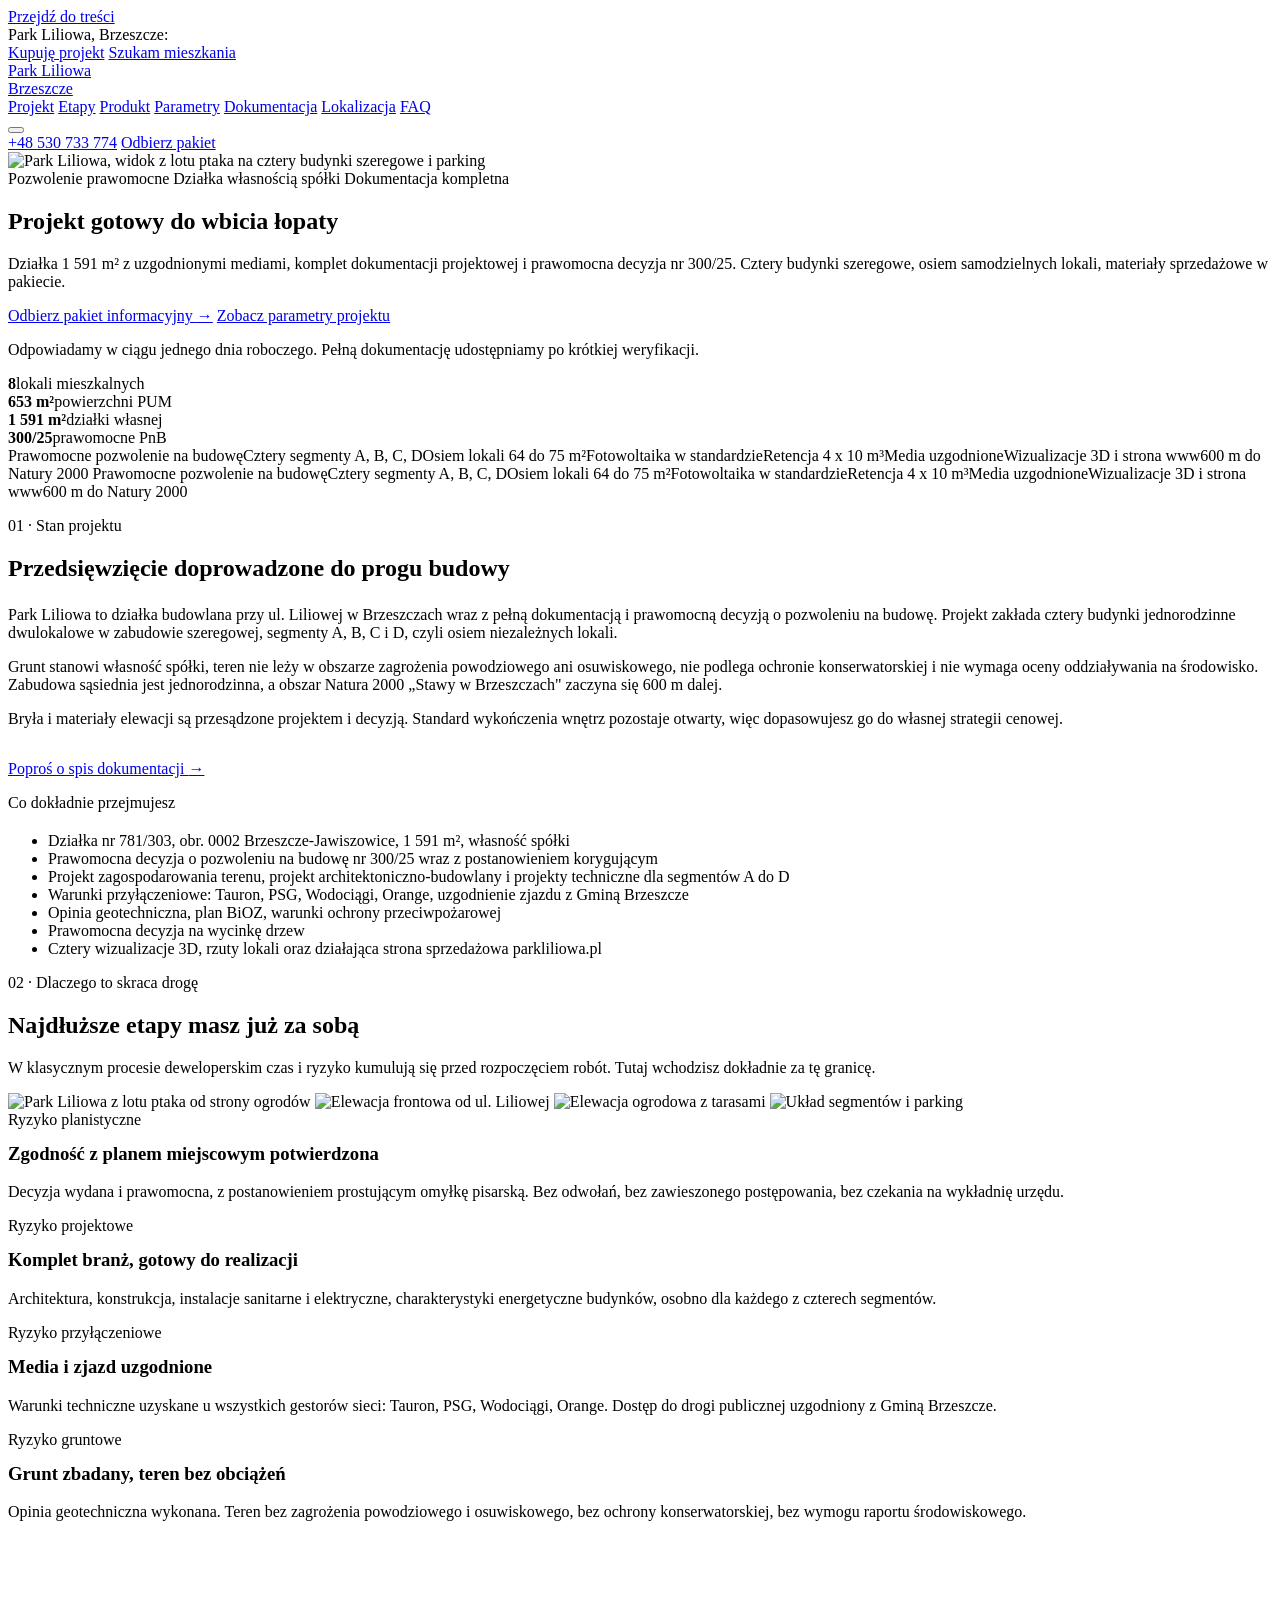
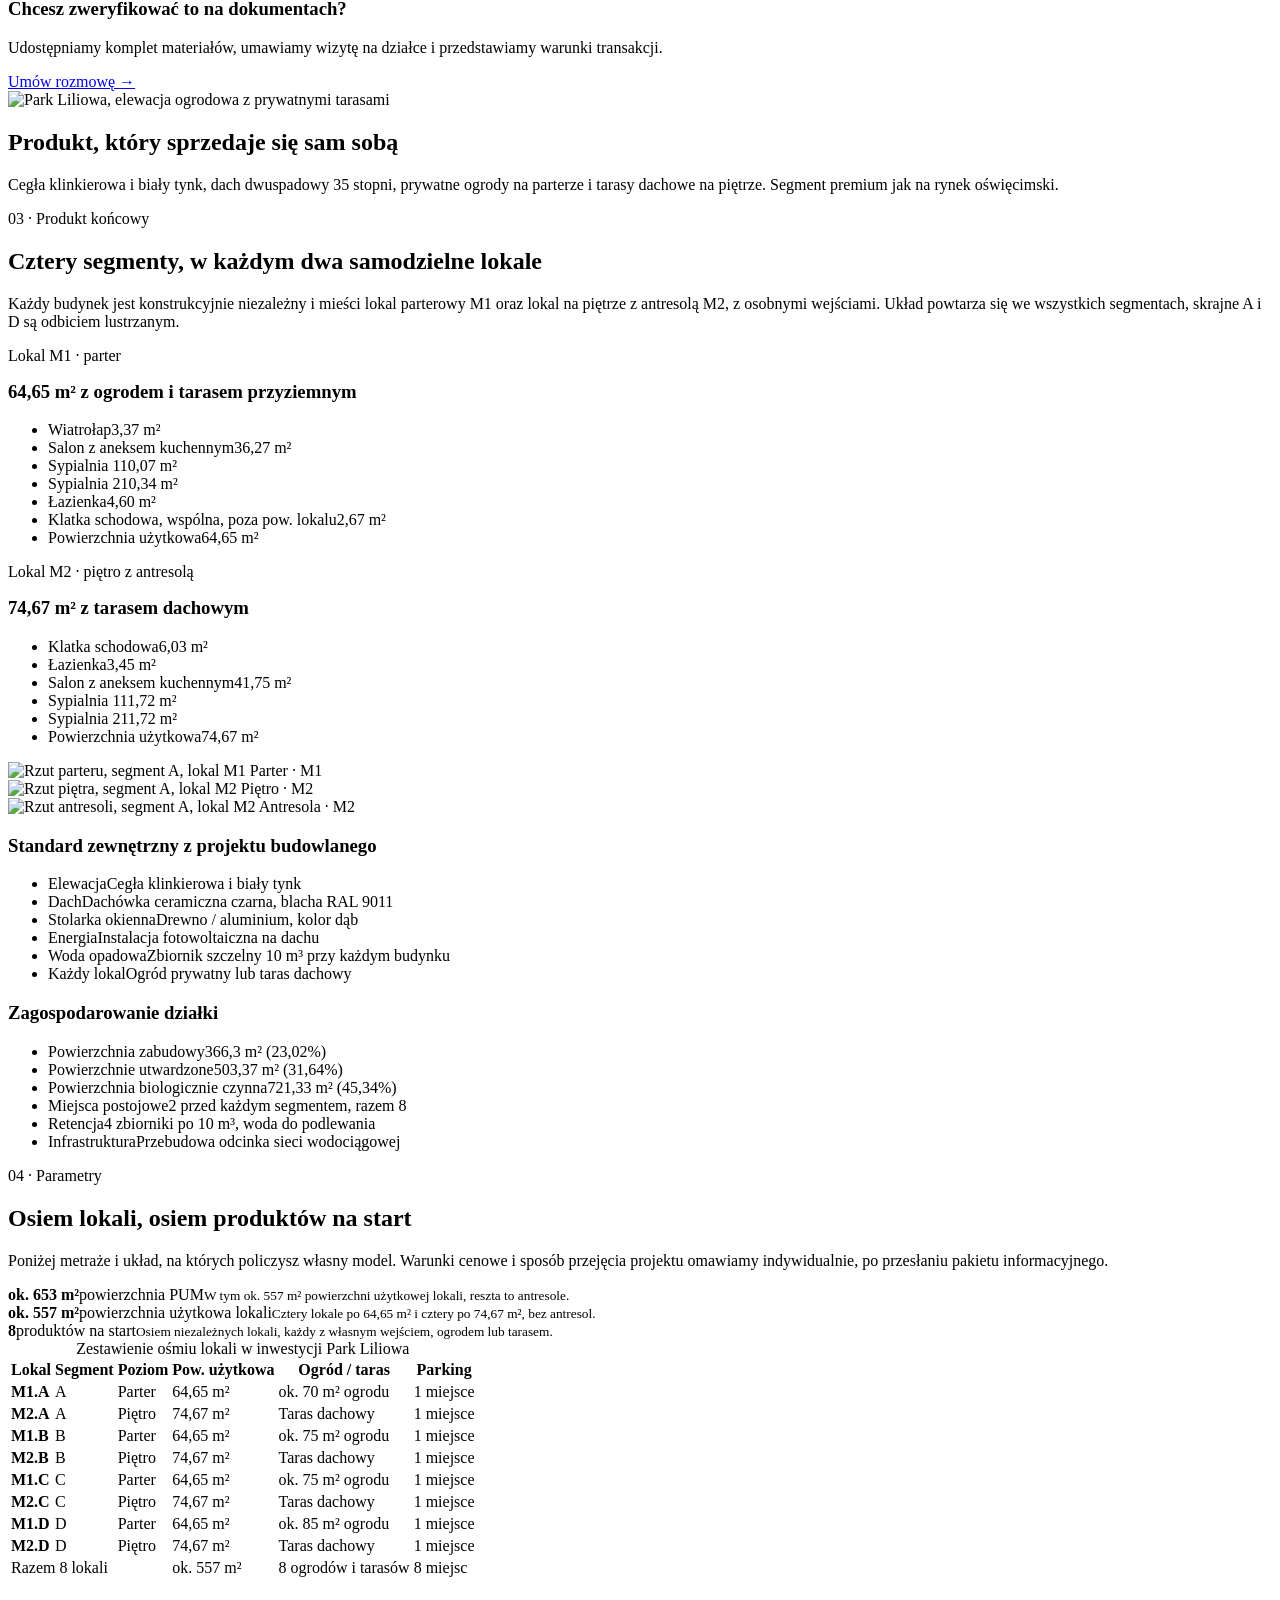
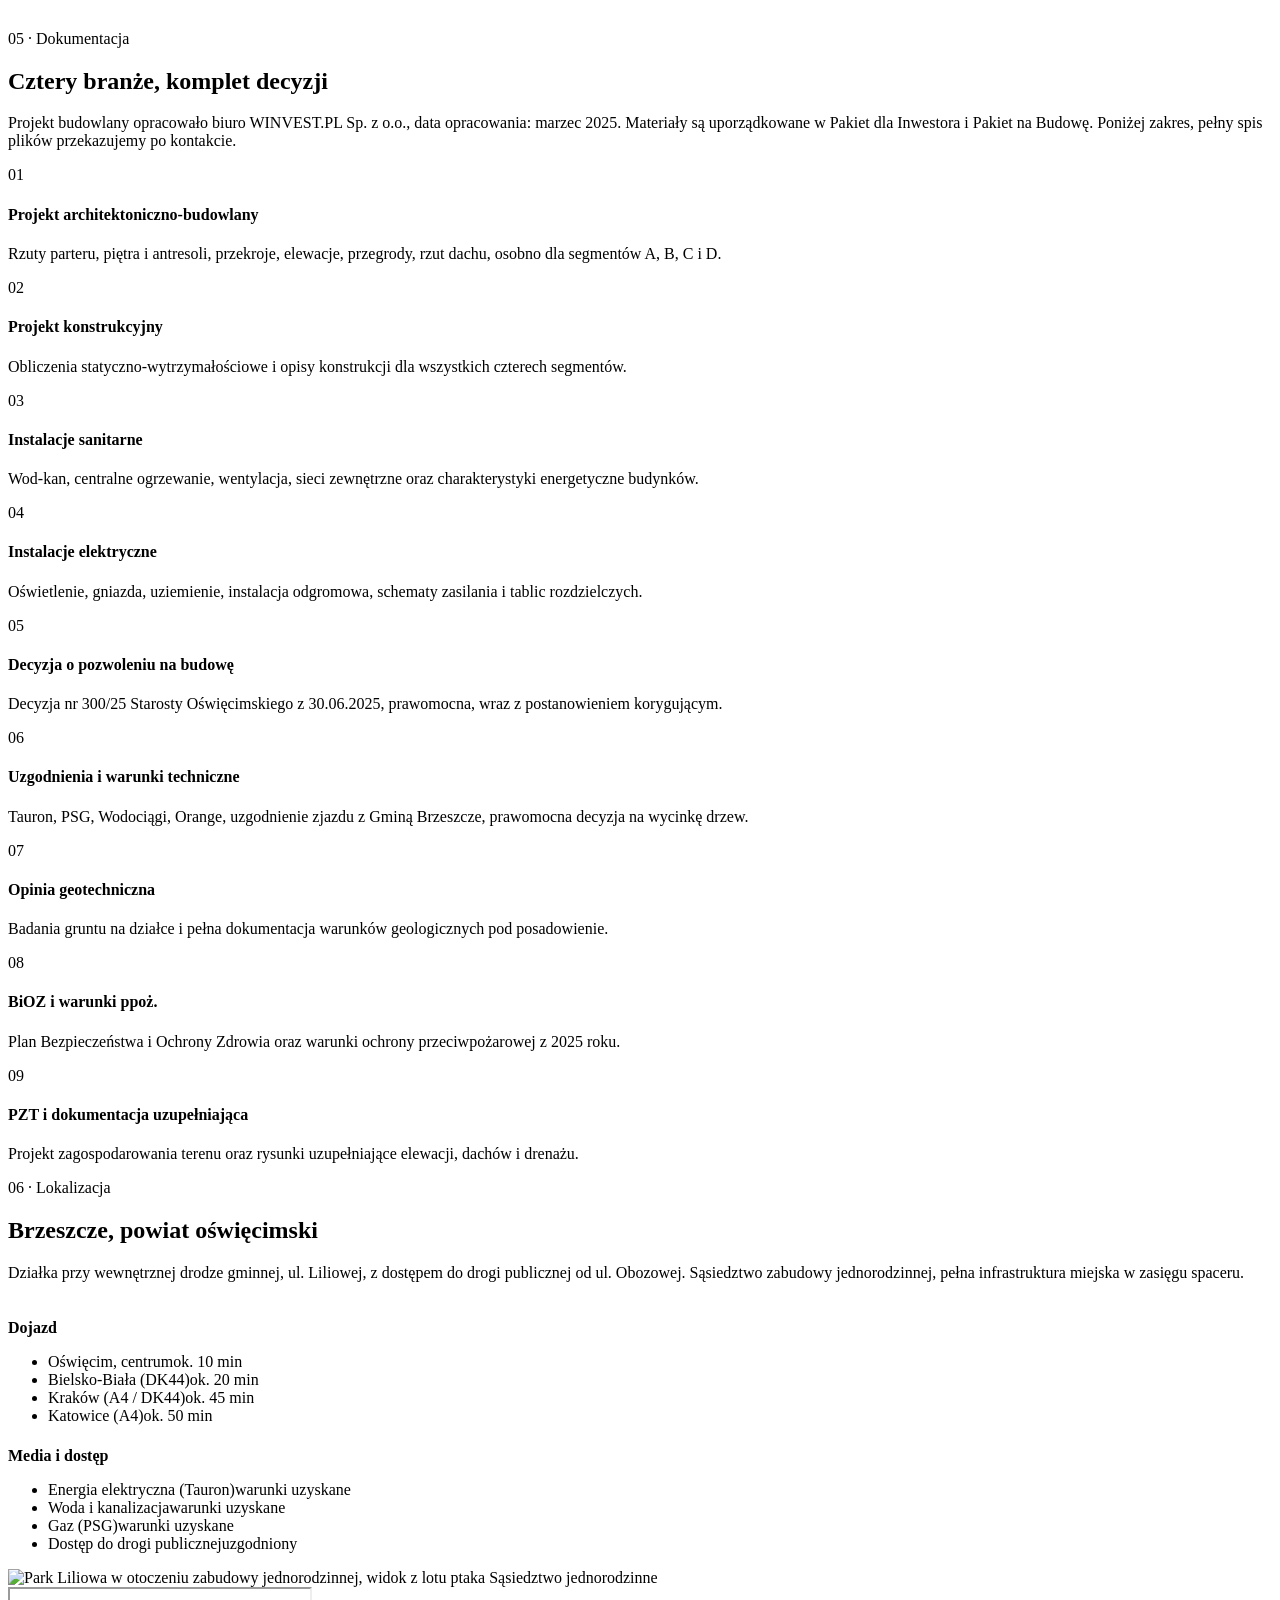
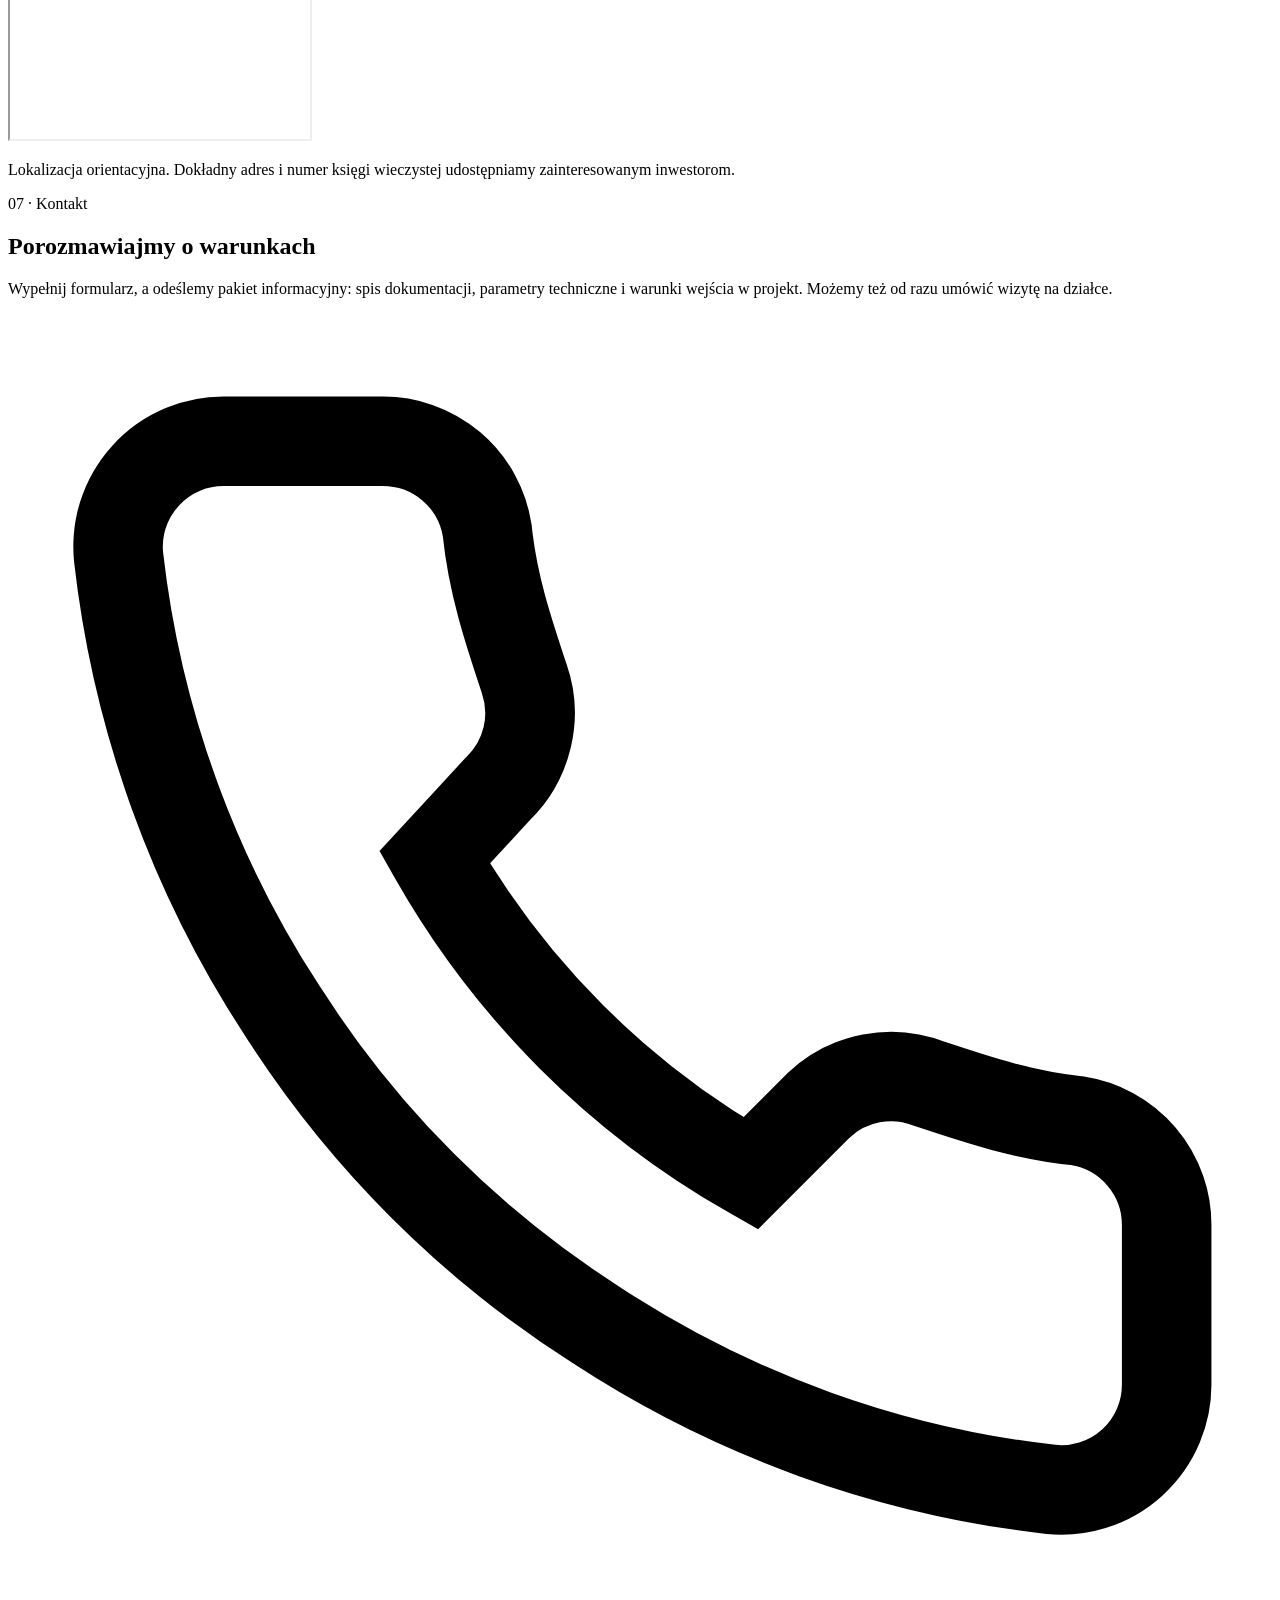
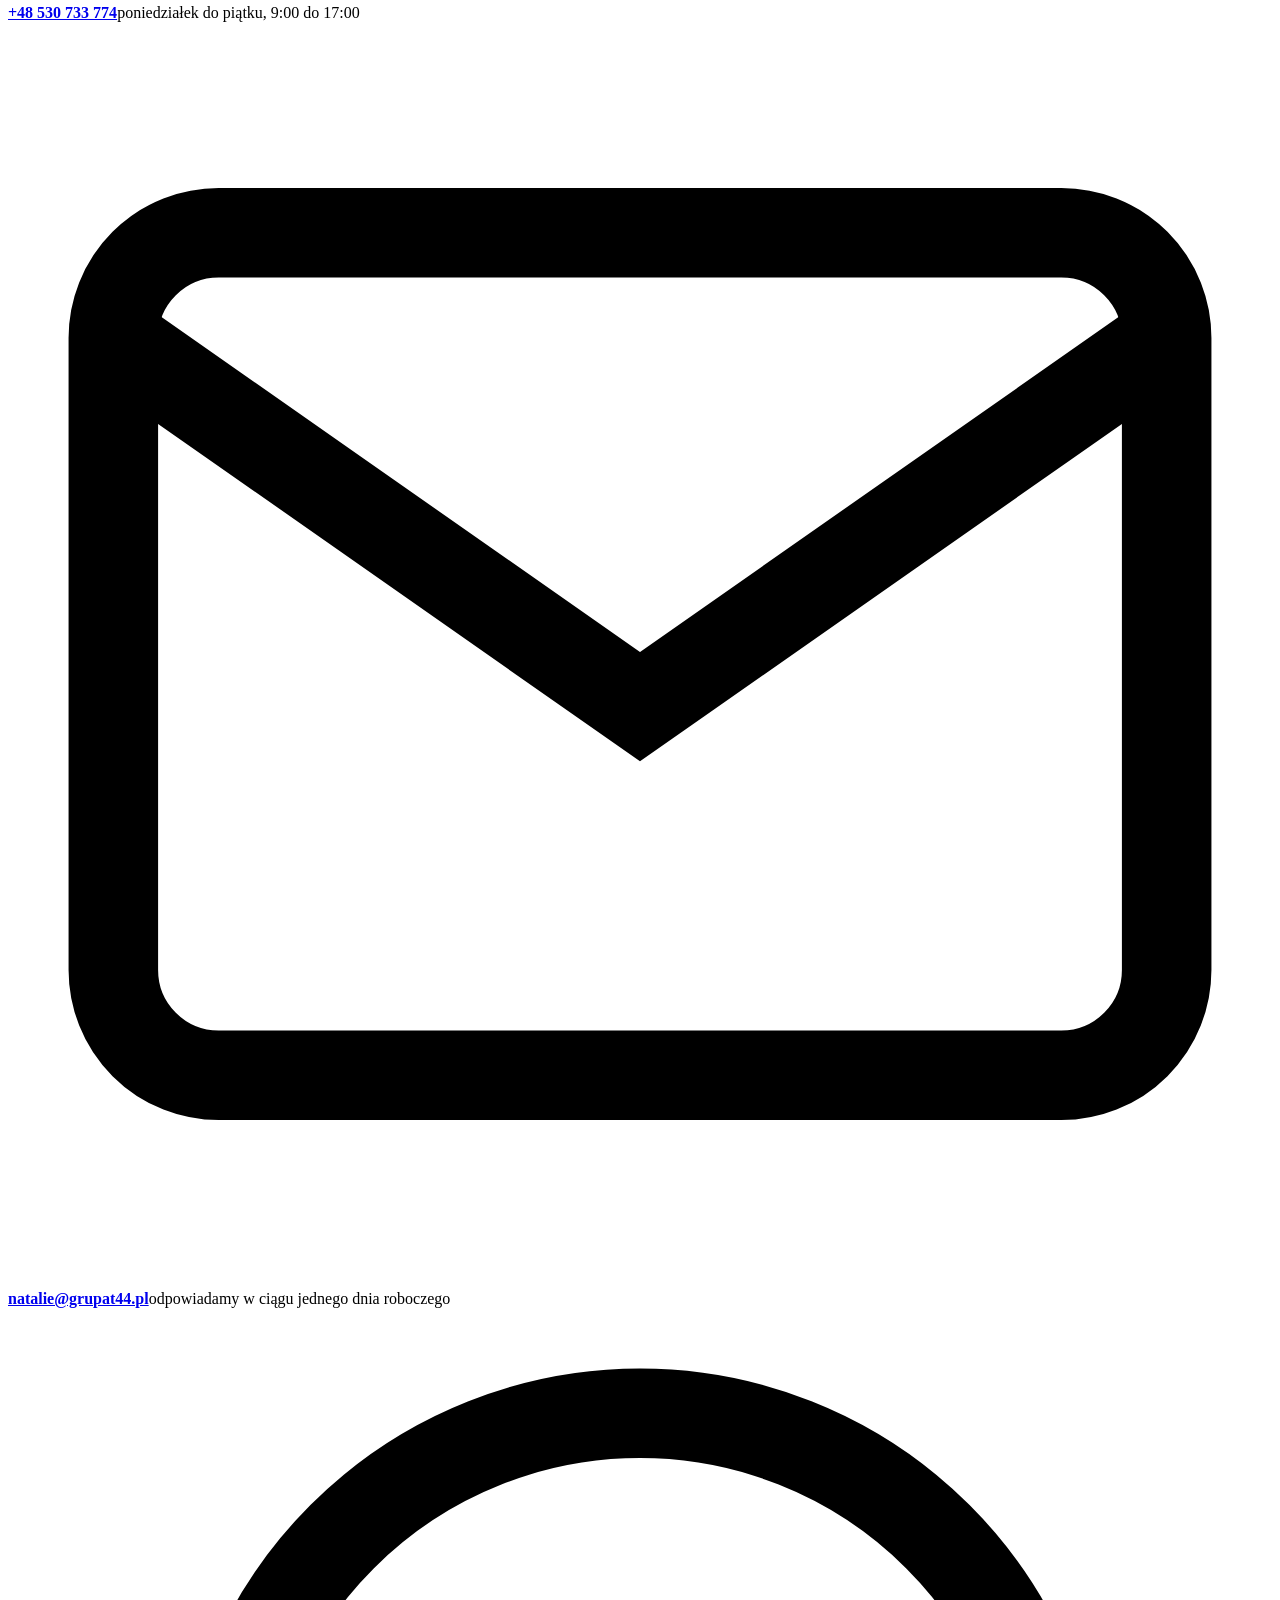
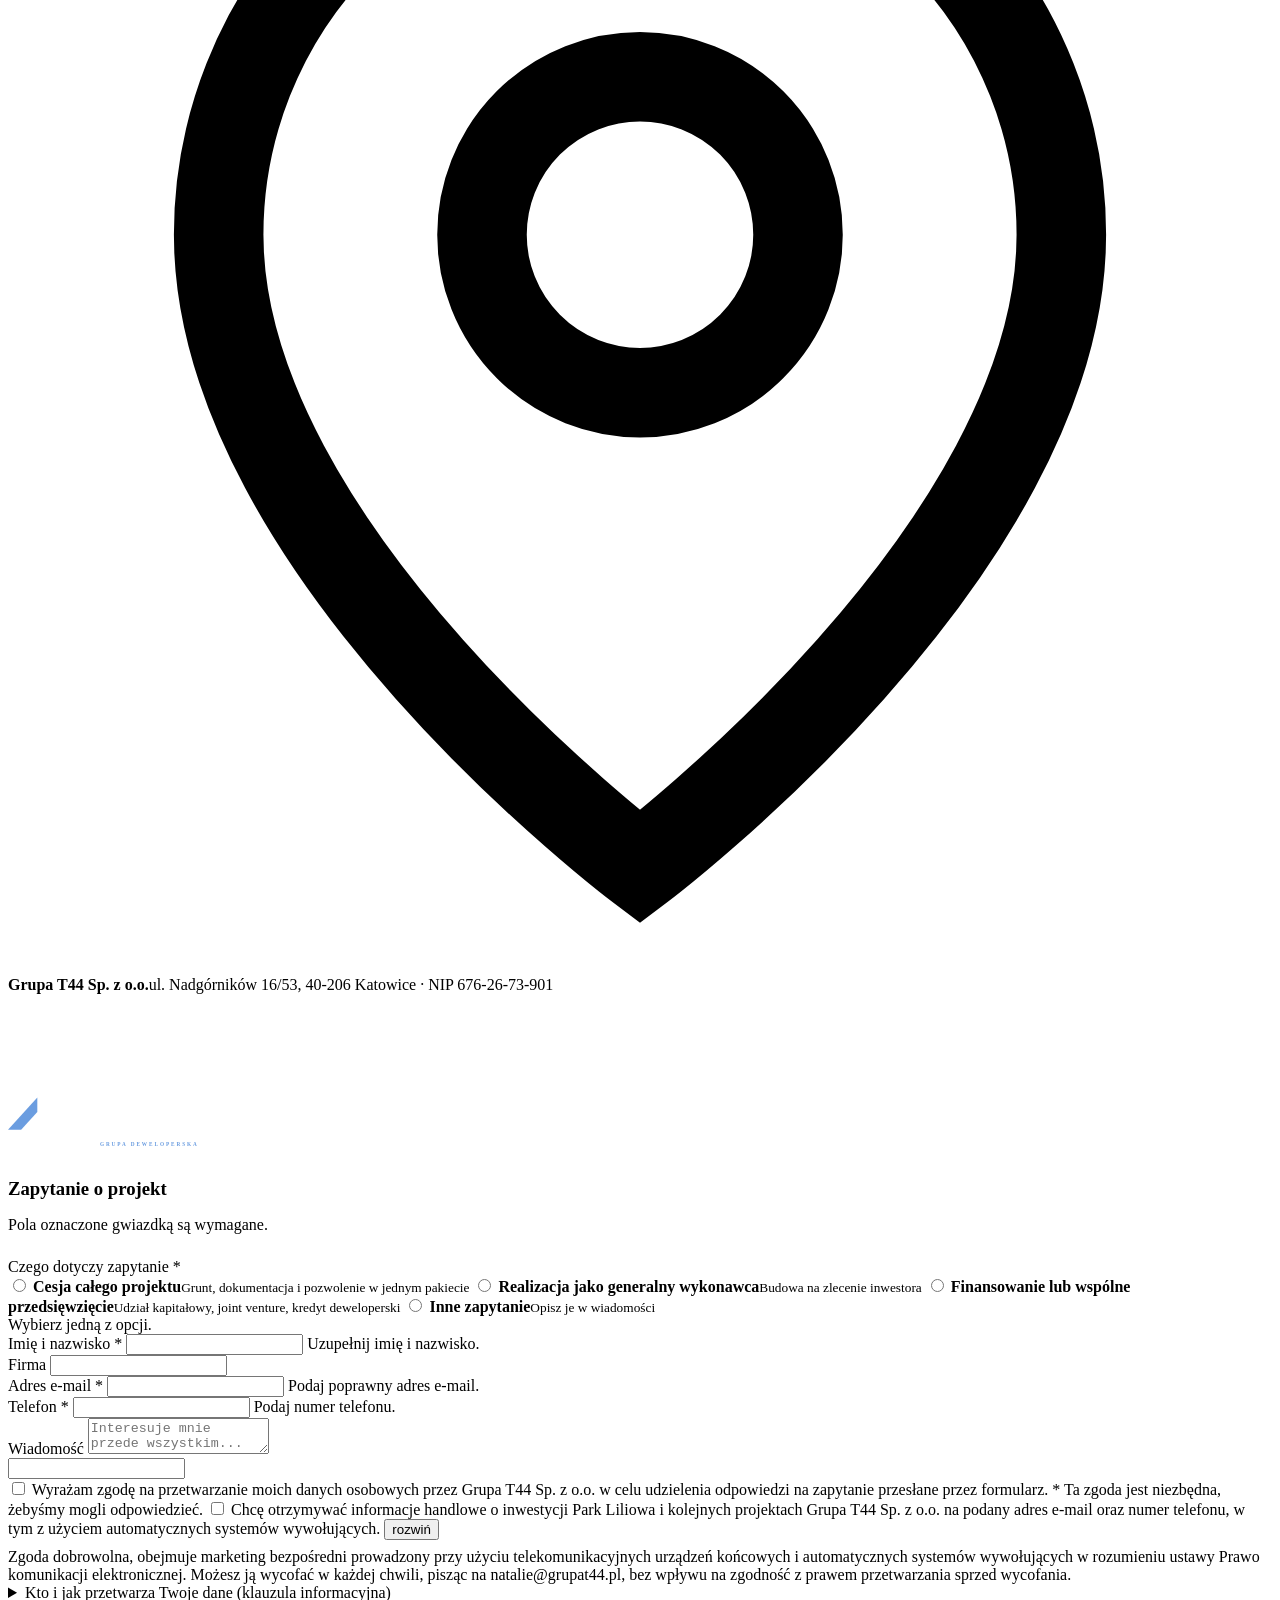
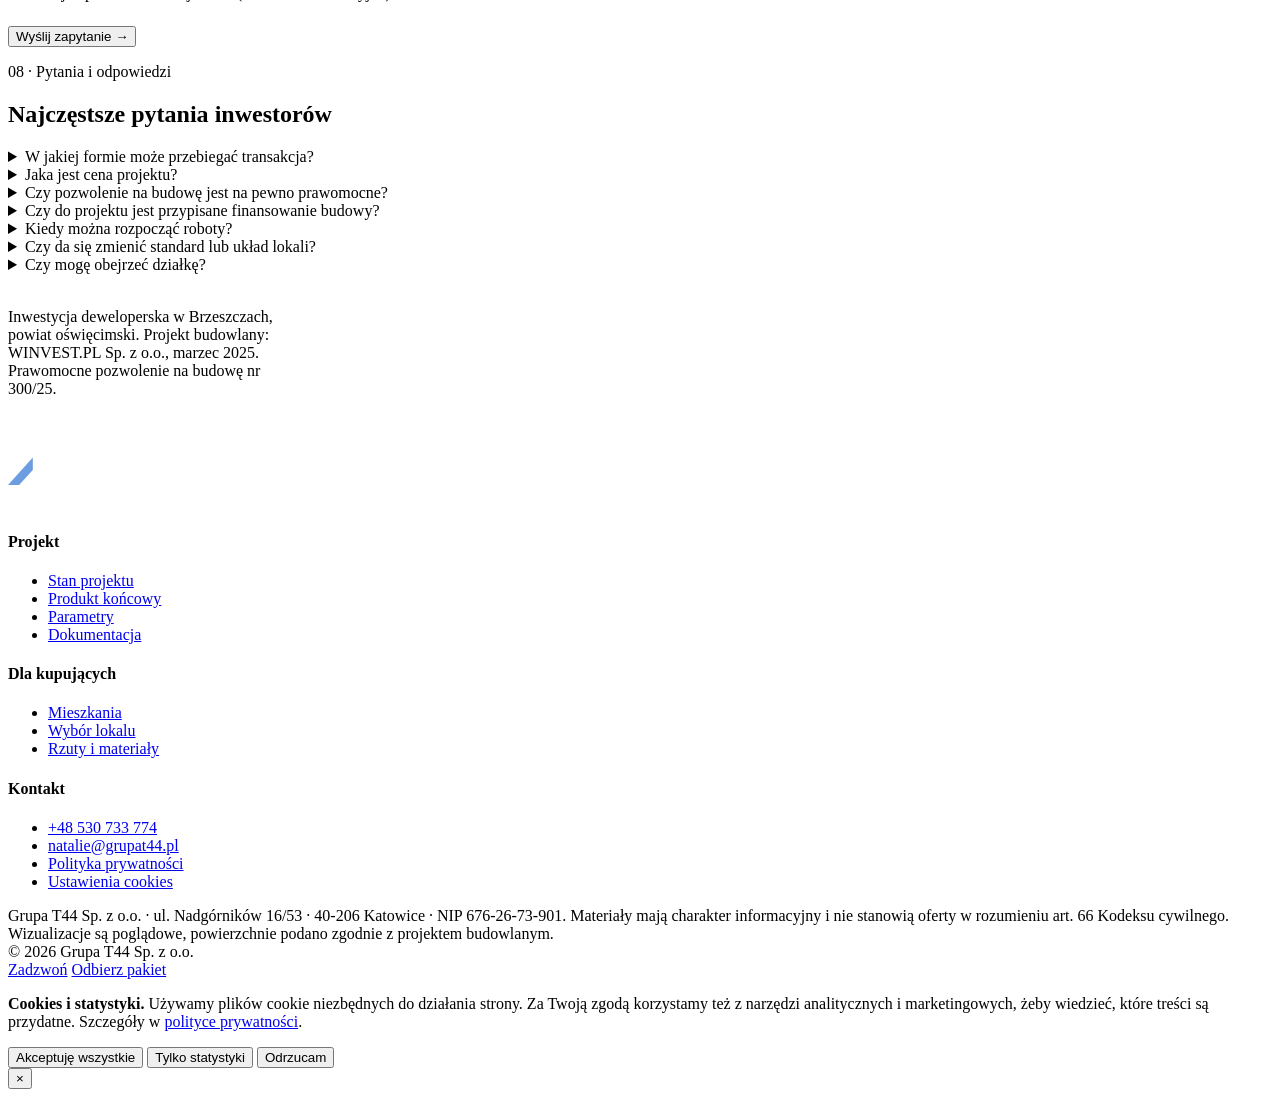
==== commit e67e2e9f: "Redesign strony: nowy index.html, polityka prywatnosci, robots.txt, sitemap.xml" ====
--- a/index.html
+++ b/index.html
@@ -1,408 +1,614 @@
-<!DOCTYPE html><html lang="pl"><head><meta charset="UTF-8"><meta name="viewport" content="width=device-width, initial-scale=1.0"><title>Park Liliowa — gotowy projekt deweloperski na sprzedaż · Brzeszcze</title><meta name="description" content="Gotowy projekt deweloperski na sprzedaż w Brzeszczach: prawomocne pozwolenie na budowę nr 300/2025, kompletna dokumentacja, działka z mediami. 4 budynki szeregowe, 8 lokali, ~653 m² PUM. Cesja / generalny wykonawca."><meta name="robots" content="index, follow"><link rel="preload" as="image" href="assets/images/hero-bg.webp" fetchpriority="high"><link rel="canonical" href="https://parkliliowa.pl/"><link rel="alternate" hreflang="pl" href="https://parkliliowa.pl/"><link rel="alternate" hreflang="en" href="https://parkliliowa.pl/en/"><link rel="alternate" hreflang="x-default" href="https://parkliliowa.pl/"><meta property="og:type" content="website"><meta property="og:title" content="Park Liliowa — Gotowy Projekt Deweloperski na Sprzedaż"><meta property="og:description" content="Prawomocne pozwolenie na budowę nr 300/2025, kompletna dokumentacja, działka z mediami. Szukamy dewelopera do realizacji w Brzeszczach."><meta property="og:url" content="https://parkliliowa.pl/"><meta property="og:site_name" content="Park Liliowa"><meta property="og:locale" content="pl_PL"><meta property="og:locale:alternate" content="en_GB"><meta property="og:image" content="https://parkliliowa.pl/assets/images/og.jpg"><meta property="og:image:secure_url" content="https://parkliliowa.pl/assets/images/og.jpg"><meta property="og:image:type" content="image/jpeg"><meta property="og:image:width" content="1200"><meta property="og:image:height" content="630"><meta property="og:image:alt" content="Park Liliowa — gotowy projekt deweloperski na sprzedaż, Brzeszcze"><meta name="twitter:card" content="summary_large_image"><meta name="twitter:title" content="Park Liliowa — gotowy projekt deweloperski na sprzedaż"><meta name="twitter:description" content="Prawomocne pozwolenie nr 300/2025, kompletna dokumentacja, działka z mediami. 8 lokali, ~653 m² PUM, Brzeszcze."><meta name="twitter:image" content="https://parkliliowa.pl/assets/images/og.jpg"><link rel="preconnect" href="https://fonts.googleapis.com"><link rel="preconnect" href="https://fonts.gstatic.com" crossorigin><link href="https://fonts.googleapis.com/css2?family=Bodoni+Moda:ital,wght@0,400;0,500;0,600;0,700;1,400;1,600&family=Inter:wght@300;400;500;600;700&display=swap" rel="stylesheet" media="print" onload="this.media='all'"><noscript><link href="https://fonts.googleapis.com/css2?family=Bodoni+Moda:ital,wght@0,400;0,500;0,600;0,700;1,400;1,600&family=Inter:wght@300;400;500;600;700&display=swap" rel="stylesheet"></noscript><style>
-*,*::before,*::after{margin:0;padding:0;box-sizing:border-box}
-:root{
-  /* Liliowa Park brand palette */
-  --ink:#0e1828;       /* Czerń   — deepest black-navy  */
-  --ink2:#152038;      /* Navy    — primary dark bg     */
-  --ink3:#1e2e50;      /* Midnight — mid dark blue      */
-  --gold:#c8763c;      /* Copper  — primary accent/CTA  */
-  --gold-l:#d9936a;    /* Copper light                  */
-  --gold-xl:#f1f2eb;   /* Ivory   — lightest tint       */
-  --slate:#1e2e50;     /* Midnight                      */
-  --slate-l:#5a6a8a;   /* muted blue-grey               */
-  --slate-xl:#8a9ab8;  /* very muted                    */
-  --bg:#f1f2eb;        /* Ivory   — main background     */
-  --bg2:#e4d7d4;       /* Sand    — secondary bg        */
-  --bg3:#d8cbc7;       /* Sand dark                     */
-  --white:#FFFFFF;
-  --green:#1B7A3D;--green-l:#D4EDDA;
-  --line:rgba(14,24,40,0.1);
+<!doctype html>
+<html lang="pl">
+<head>
+<meta charset="utf-8">
+<meta name="viewport" content="width=device-width, initial-scale=1, viewport-fit=cover">
+<title>Park Liliowa: gotowy projekt deweloperski na sprzedaż, Brzeszcze</title>
+<meta name="description" content="Projekt deweloperski do przejęcia: działka 1 591 m² z mediami, prawomocne pozwolenie na budowę nr 300/25, komplet dokumentacji. 4 budynki szeregowe, 8 lokali, ok. 653 m² PUM. Cesja projektu lub realizacja z generalnym wykonawcą.">
+<link rel="canonical" href="https://parkliliowa.pl/">
+<meta name="robots" content="index,follow,max-image-preview:large">
+<meta name="theme-color" content="#24395D">
+
+<meta property="og:type" content="website">
+<meta property="og:locale" content="pl_PL">
+<meta property="og:site_name" content="Park Liliowa">
+<meta property="og:title" content="Park Liliowa: gotowy projekt deweloperski na sprzedaż">
+<meta property="og:description" content="Działka z mediami, prawomocne pozwolenie na budowę, komplet dokumentacji. 8 lokali w zabudowie szeregowej w Brzeszczach.">
+<meta property="og:url" content="https://parkliliowa.pl/">
+<meta property="og:image" content="https://parkliliowa.pl/assets/images/og-park-liliowa.jpg">
+<meta name="twitter:card" content="summary_large_image">
+
+<link rel="alternate" hreflang="pl" href="https://parkliliowa.pl/">
+<link rel="alternate" hreflang="en" href="https://parkliliowa.pl/en/">
+<link rel="alternate" hreflang="x-default" href="https://parkliliowa.pl/">
+
+<link rel="preload" as="image" href="assets/images/lot-ulica-1920.webp" fetchpriority="high"
+      imagesrcset="assets/images/lot-ulica-800.webp 800w, assets/images/lot-ulica-1280.webp 1280w, assets/images/lot-ulica-1920.webp 1920w" imagesizes="100vw">
+<script>document.documentElement.classList.add("js")</script>
+<link rel="icon" href="assets/favicon.svg" type="image/svg+xml">
+<link rel="preload" as="font" type="font/woff2" crossorigin href="assets/fonts/archivo-latin-400-normal.woff2">
+<link rel="preload" as="font" type="font/woff2" crossorigin href="assets/fonts/archivo-latin-700-normal.woff2">
+<link rel="stylesheet" href="assets/css/fonts.css">
+<link rel="stylesheet" href="assets/css/site.css">
+
+<script type="application/ld+json">
+{
+  "@context":"https://schema.org",
+  "@graph":[
+    {"@type":"Organization","@id":"https://parkliliowa.pl/#org","name":"Grupa T44 Sp. z o.o.",
+     "address":{"@type":"PostalAddress","streetAddress":"ul. Nadgórników 16/53","postalCode":"40-206","addressLocality":"Katowice","addressCountry":"PL"},
+     "vatID":"6762673901","telephone":"+48530733774","url":"https://parkliliowa.pl/"},
+    {"@type":"WebSite","@id":"https://parkliliowa.pl/#site","url":"https://parkliliowa.pl/","name":"Park Liliowa","inLanguage":"pl-PL","publisher":{"@id":"https://parkliliowa.pl/#org"}},
+    {"@type":"Product","name":"Park Liliowa: gotowy projekt deweloperski",
+     "description":"Działka budowlana 1 591 m² w Brzeszczach z prawomocnym pozwoleniem na budowę nr 300/25 i kompletną dokumentacją projektową. Cztery budynki szeregowe, osiem lokali, ok. 653 m² PUM.",
+     "brand":{"@id":"https://parkliliowa.pl/#org"},
+     "image":"https://parkliliowa.pl/assets/images/og-park-liliowa.jpg",
+     "url":"https://parkliliowa.pl/"}
+  ]
 }
-html{scroll-behavior:smooth}
-body{font-family:'Inter',-apple-system,BlinkMacSystemFont,'Segoe UI',Roboto,sans-serif;background:var(--bg);color:var(--ink);line-height:1.6;overflow-x:hidden}
-
-/* NAV */
-nav{background:var(--ink);position:sticky;top:0;z-index:100;border-bottom:1px solid rgba(255,255,255,0.08)}
-.nav-in{max-width:1300px;margin:0 auto;display:flex;align-items:center;justify-content:space-between;padding:0.9rem 2.5rem}
-.nav-brand{display:flex;flex-direction:column;gap:2px;cursor:pointer;text-decoration:none;transition:opacity 0.2s}
-.nav-brand:hover{opacity:0.8}
-.nav-title{font-family:'Bodoni Moda',serif;font-size:1.1rem;color:white;font-weight:600;letter-spacing:0.02em}
-.nav-sub{font-size:0.6rem;font-weight:500;letter-spacing:0.25em;text-transform:uppercase;color:var(--gold)}
-.nav-links{display:flex;gap:2rem;list-style:none}
-.nav-links a{font-size:0.75rem;font-weight:400;letter-spacing:0.04em;color:white;text-decoration:none;transition:color 0.2s}
-.nav-links a:hover{color:var(--gold)}
-.nav-cta{background:var(--gold);color:white;border:none;font-family:'Inter',sans-serif;font-size:0.7rem;font-weight:600;letter-spacing:0.1em;text-transform:uppercase;padding:0.6rem 1.4rem;cursor:pointer;transition:all 0.2s}
-.nav-cta:hover{background:var(--gold-l)}
-
-/* HERO */
-.hero{position:relative;height:92vh;min-height:600px;overflow:hidden;display:flex;align-items:flex-end}
-.hero-bg{position:absolute;inset:-20px;background-image:url('assets/images/hero-bg.jpg');background-size:cover;background-position:center 40%;filter:blur(2px)}
-@supports (background-image: url('test.webp')){.hero-bg{background-image:url('assets/images/hero-bg.webp')}}
-.hero-bg::after{content:'';position:absolute;inset:0;background:linear-gradient(180deg,rgba(15,15,15,0.3) 0%,rgba(15,15,15,0.55) 50%,rgba(15,15,15,0.92) 100%)}
-.hero-content{position:relative;z-index:2;max-width:1300px;margin:0 auto;padding:0 2.5rem 5rem;width:100%}
-.hero-badge{display:inline-flex;align-items:center;gap:0.5rem;background:#f1f2eb;border:1px solid #e4d7d4;padding:0.4rem 1rem;margin-bottom:1.5rem}
-.hero-badge span{font-size:0.65rem;font-weight:600;letter-spacing:0.18em;text-transform:uppercase;color:var(--slate-l)}
-.hero-dot{width:6px;height:6px;border-radius:50%;background:var(--gold);animation:pulse 2s ease infinite}
-@keyframes pulse{0%,100%{opacity:1}50%{opacity:0.3}}
-.hero h1{font-family:'Inter',sans-serif;font-size:clamp(2.2rem,4.5vw,3.8rem);font-weight:600;color:white;line-height:1.1;margin-bottom:0.75rem;max-width:800px}
-.hero h1 em{font-style:italic;color:var(--gold);font-family:'Bodoni Moda',serif}
-.hero-sub{font-size:1rem;font-weight:300;color:rgba(255,255,255,0.75);max-width:600px;line-height:1.8;margin-bottom:2.5rem}
-.hero-stats{display:flex;gap:3rem;flex-wrap:wrap;justify-content:center}
-.hstat{text-align:center;align-items:center}
-.hstat{display:flex;flex-direction:column;gap:0.15rem}
-.hstat-val{font-family:'Bodoni Moda',serif;font-size:2rem;font-weight:700;color:white}
-.hstat-label{font-size:0.68rem;font-weight:500;color:rgba(255,255,255,0.9);letter-spacing:0.08em;text-transform:uppercase}
-
-/* SECTIONS */
-.sec{padding:5.5rem 0}
-.si{max-width:1300px;margin:0 auto;padding:0 2.5rem}
-.eyebrow{font-size:0.62rem;font-weight:700;letter-spacing:0.25em;text-transform:uppercase;color:var(--gold);margin-bottom:0.6rem;display:flex;align-items:center;gap:0.5rem}
-.eyebrow::before{content:'';width:20px;height:1.5px;background:var(--gold);display:inline-block}
-.h2{font-family:'Bodoni Moda',serif;font-size:clamp(1.6rem,2.5vw,2.3rem);font-weight:500;line-height:1.15;margin-bottom:0.7rem;color:var(--ink)}
-.h2 em{font-style:italic;color:var(--gold)}
-.desc{font-size:0.88rem;font-weight:300;line-height:1.85;color:var(--slate-l);max-width:620px}
-
-/* VALUE PROPOSITION */
-.value{background:var(--ink)}
-.value .eyebrow{color:var(--gold)}
-.value .h2{color:white}
-.value .h2 em{color:var(--gold)}
-.value .desc{color:rgba(255,255,255,0.9)}
-.val-grid{display:grid;grid-template-columns:repeat(3,1fr);gap:1.5rem;margin-top:3rem}
-.val-card{background:rgba(255,255,255,0.04);border:1px solid rgba(255,255,255,0.08);padding:2rem 1.75rem;transition:border-color 0.3s}
-.val-card:hover{border-color:var(--gold)}
-.val-icon{width:44px;height:44px;border:1px solid rgba(255,255,255,0.12);display:flex;align-items:center;justify-content:center;margin-bottom:1.25rem}
-.val-icon svg{width:20px;height:20px;stroke:var(--gold)}
-.val-title{font-size:0.95rem;font-weight:700;color:var(--gold);margin-bottom:0.4rem}
-.val-desc{font-size:0.78rem;font-weight:300;color:rgba(255,255,255,0.9);line-height:1.7}
-.val-cta{display:inline-block;background:var(--gold);color:white;font-family:'Inter',sans-serif;font-size:0.75rem;font-weight:700;letter-spacing:0.12em;text-transform:uppercase;padding:0.95rem 2.5rem;text-decoration:none;transition:background 0.2s}
-.val-cta:hover{background:var(--gold-l)}
-
-/* KEY NUMBERS */
-.numbers{background:var(--bg2);border-top:1px solid var(--line);border-bottom:1px solid var(--line)}
-.num-grid{display:grid;grid-template-columns:repeat(5,1fr);gap:2rem}
-.num{text-align:center;padding:1rem 0}
-.num-val{font-family:'Bodoni Moda',serif;font-size:2.2rem;font-weight:600;color:var(--ink);line-height:1}
-.num-unit{font-size:0.85rem;font-weight:300;color:var(--slate-l)}
-.num-label{font-size:0.65rem;font-weight:600;letter-spacing:0.12em;text-transform:uppercase;color:var(--slate-xl);margin-top:0.4rem}
-
-/* PROJECT DETAILS */
-.details-grid{display:grid;grid-template-columns:1fr 1.5fr;gap:2.5rem;margin-top:2.5rem;align-items:start}
-.detail-media{display:flex;flex-direction:column;gap:1.25rem}
-.detail-img{overflow:hidden;border:1px solid var(--line)}
-.detail-img img{width:100%;height:auto;aspect-ratio:16/10;object-fit:cover;object-position:center center;display:block}
-.detail-img-cap{padding:0.75rem 1rem;font-size:0.68rem;font-weight:500;letter-spacing:0.1em;text-transform:uppercase;color:var(--slate-l);background:var(--bg2);border-top:1px solid var(--line)}
-.spec-list{display:flex;flex-direction:column;gap:0}
-.spec-row{display:flex;justify-content:space-between;align-items:center;padding:0.75rem 0;border-bottom:1px solid var(--line)}
-.spec-row:last-child{border-bottom:none}
-.spec-key{font-size:0.82rem;color:var(--slate-l)}
-.spec-val{font-size:0.85rem;font-weight:600;color:var(--ink)}
-.spec-section{font-size:0.65rem;font-weight:700;letter-spacing:0.18em;text-transform:uppercase;color:var(--gold);padding:1rem 0 0.5rem;border-bottom:2px solid var(--gold);margin-top:1rem}
-.spec-section:first-child{margin-top:0}
-
-/* FLOOR PLANS */
-.plans-sec{background:var(--ink)}
-.plans-sec .eyebrow{color:var(--gold)}
-.plans-sec .h2{color:#fff}
-.plans-sec .h2 em{color:var(--gold)}
-.plans-sec .desc{color:rgba(255,255,255,0.75)}
-.plan-tabs{display:flex;gap:0;margin-top:2rem;border-bottom:1px solid rgba(255,255,255,0.12);flex-wrap:wrap}
-.plan-tab{font-family:'Inter',sans-serif;font-size:0.72rem;font-weight:600;letter-spacing:0.08em;text-transform:uppercase;padding:0.9rem 1.75rem;background:transparent;border:none;cursor:pointer;color:rgba(255,255,255,0.55);border-bottom:2px solid transparent;margin-bottom:-1px;transition:all 0.2s}
-.plan-tab:hover{color:rgba(255,255,255,0.85)}
-.plan-tab.on{color:#fff;border-bottom-color:var(--gold)}
-.plan-pane{display:none;margin-top:2rem}
-.plan-pane.on{display:grid;grid-template-columns:1fr 340px;gap:2.5rem;align-items:start}
-.plan-embed{background:#fafaf5;overflow:hidden;box-shadow:0 24px 60px rgba(0,0,0,0.45),0 2px 4px rgba(0,0,0,0.2)}
-.plan-embed img{width:100%;max-height:70vh;object-fit:contain;display:block;padding:0.75rem}
-.plan-meta{display:flex;flex-direction:column;gap:0}
-.plan-meta-title{font-size:0.62rem;font-weight:700;letter-spacing:0.18em;text-transform:uppercase;color:var(--gold);padding:0.85rem 0 0.5rem;border-bottom:1px solid rgba(200,118,60,0.4);margin-bottom:0.25rem}
-.plan-meta-row{display:flex;justify-content:space-between;align-items:center;padding:0.7rem 0;border-bottom:1px solid rgba(255,255,255,0.08);font-size:0.82rem}
-.plan-meta-row:last-child{border-bottom:none}
-.plan-meta-key{color:rgba(255,255,255,0.55)}
-.plan-meta-val{font-weight:600;color:#fff}
-.plan-note{font-size:0.72rem;color:rgba(255,255,255,0.6);margin-top:1.5rem;line-height:1.7;padding:1rem 1.1rem;background:rgba(255,255,255,0.04);border-left:2px solid var(--gold)}
-@media(max-width:960px){.plan-pane.on{grid-template-columns:1fr}.plan-embed iframe{height:420px}}
-
-/* UNITS TABLE */
-.units-sec{background:var(--bg2)}
-.units-wrap{margin-top:2rem;overflow-x:auto;border:1px solid var(--line);background:var(--white)}
-.units-table{width:100%;border-collapse:collapse;min-width:760px}
-.units-table thead{background:var(--ink)}
-.units-table th{font-size:0.65rem;font-weight:600;letter-spacing:0.1em;text-transform:uppercase;color:rgba(255,255,255,0.7);padding:0.9rem 0.85rem;text-align:left;white-space:nowrap}
-.units-table td{font-size:0.8rem;padding:0.8rem 0.85rem;border-bottom:1px solid var(--line);color:var(--ink2);white-space:nowrap}
-.units-table tr:last-child td{border-bottom:none}
-.units-table .unit-name{font-weight:600}
-.units-table .unit-status{font-size:0.68rem;font-weight:700;letter-spacing:0.1em;text-transform:uppercase;padding:0.25rem 0.6rem;display:inline-block}
-.status-available{background:var(--green-l);color:var(--green)}
-.total-row{background:var(--ink);color:white}
-.total-row td{color:white;font-weight:600;border-bottom:none;font-size:0.9rem}
-.total-row .total-label{font-size:0.68rem;font-weight:700;letter-spacing:0.15em;text-transform:uppercase;color:var(--gold)}
-
-/* DOCUMENTATION */
-.docs{background:var(--ink2)}
-.docs .eyebrow{color:var(--gold)}
-.docs .h2{color:white}
-.docs .h2 em{color:var(--gold)}
-.docs .desc{color:rgba(255,255,255,0.9)}
-.docs-grid{display:grid;grid-template-columns:repeat(3,1fr);gap:1.25rem;margin-top:2.5rem}
-.doc-card{background:rgba(255,255,255,0.03);border:1px solid rgba(255,255,255,0.08);padding:1.5rem;transition:all 0.3s}
-.doc-card:hover{border-color:var(--gold);background:rgba(201,168,76,0.05)}
-.doc-num{font-family:'Bodoni Moda',serif;font-size:1.8rem;font-weight:700;color:#e8621a;opacity:1;margin-bottom:0.5rem}
-.doc-title{font-size:0.88rem;font-weight:600;color:white;margin-bottom:0.35rem}
-.doc-desc{font-size:0.72rem;font-weight:300;color:rgba(255,255,255,0.85);line-height:1.7}
-
-/* GALLERY */
-.gallery{display:grid;grid-template-columns:1fr 1fr;gap:1.25rem;margin-top:2.5rem}
-.gal-item{overflow:hidden;position:relative;border:1px solid var(--line);background:var(--bg2);transition:border-color 0.25s ease}
-.gal-item:hover{border-color:var(--gold)}
-.gal-item img{width:100%;height:auto;aspect-ratio:16/10;object-fit:cover;display:block;transition:transform 0.7s ease}
-.gal-item:hover img{transform:scale(1.04)}
-.gal-label{padding:0.85rem 1.1rem;background:var(--bg);border-top:1px solid var(--line);font-size:0.64rem;font-weight:700;letter-spacing:0.18em;text-transform:uppercase;color:var(--slate-l);display:flex;align-items:center;gap:0.65rem}
-.gal-label::before{content:'';width:6px;height:6px;background:var(--gold);flex-shrink:0}
-
-/* LOCATION */
-.loc-grid{display:grid;grid-template-columns:1fr 1fr;gap:4rem;margin-top:2.5rem;align-items:start}
-.loc-features{display:flex;flex-direction:column;gap:1.5rem}
-.loc-cat-title{font-size:0.62rem;font-weight:700;letter-spacing:0.2em;text-transform:uppercase;color:var(--gold);padding-bottom:0.5rem;border-bottom:2px solid var(--gold-l)}
-.loc-list{display:flex;flex-direction:column;gap:0.3rem}
-.loc-item{display:flex;justify-content:space-between;align-items:center;padding:0.5rem 0.75rem;background:var(--bg2);border-left:3px solid var(--gold)}
-.loc-name{font-size:0.82rem;color:var(--ink)}
-.loc-time{font-size:0.75rem;font-weight:600;color:var(--gold)}
-.loc-map{background:#0e1828;border:2px solid #c8763c;border-radius:10px;overflow:hidden;box-shadow:0 8px 32px rgba(14,24,40,0.15)}
-.loc-map-iframe-wrap{position:relative;width:100%;height:500px}
-.loc-map iframe{width:100%;height:100%;border:0;display:block}
-.loc-pin{position:absolute;left:50%;top:50%;transform:translate(-50%,-100%);pointer-events:none;z-index:2;filter:drop-shadow(0 3px 6px rgba(14,24,40,0.45))}
-.loc-pin svg{display:block;width:34px;height:42px}
-.loc-pin::after{content:'';position:absolute;left:50%;bottom:-6px;transform:translateX(-50%);width:14px;height:5px;border-radius:50%;background:rgba(14,24,40,0.35);filter:blur(2px)}
-.loc-map-body{padding:1.5rem;background:#0e1828}
-.loc-map p{font-size:0.82rem;color:rgba(241,242,235,0.8);text-align:center;line-height:1.8}
-.loc-map-addr{font-size:1rem;font-weight:600;color:#f1f2eb;text-align:center;letter-spacing:0.02em}
-@media(max-width:960px){.loc-map iframe{height:420px}}
-@media(max-width:600px){.loc-map iframe{height:340px}.loc-map-body{padding:1.1rem}}
-
-/* STORY — editorial narrative */
-.story{background:var(--bg);position:relative;overflow:hidden}
-.story::before{content:'';position:absolute;top:0;left:50%;width:1px;height:4rem;background:var(--gold);transform:translateX(-50%)}
-.story-intro{text-align:center;max-width:720px;margin:0 auto 4rem}
-.story-intro .eyebrow{justify-content:center}
-.story-intro .h2{margin:0 auto 0.9rem}
-.story-intro .desc{margin:0 auto;color:var(--slate-l)}
-.story-blocks{display:flex;flex-direction:column;gap:4rem;max-width:1100px;margin:0 auto}
-.story-block{display:grid;grid-template-columns:1fr 2fr;gap:3rem;align-items:start;padding-top:3rem;border-top:1px solid var(--line)}
-.story-block:first-child{border-top:none;padding-top:0}
-.story-block-label{display:flex;flex-direction:column;gap:0.6rem;position:sticky;top:6rem}
-.story-num{font-family:'Bodoni Moda',serif;font-size:2.4rem;font-weight:500;font-style:italic;color:var(--gold);line-height:1}
-.story-title{font-family:'Bodoni Moda',serif;font-size:1.45rem;font-weight:500;line-height:1.2;color:var(--ink)}
-.story-title em{font-style:italic;color:var(--gold)}
-.story-rule{width:40px;height:1.5px;background:var(--gold);margin-top:0.4rem}
-.story-body{font-size:0.95rem;font-weight:300;line-height:1.95;color:var(--ink2)}
-.story-body p{margin:0}
-.story-body p+p{margin-top:1rem}
-.story-body strong{font-weight:600;color:var(--ink)}
-.story-break{position:relative;margin:1.5rem calc(50% - 50vw) 0;width:100vw;overflow:hidden}
-.story-break-inner{position:relative;max-width:1400px;margin:0 auto;padding:0 2rem}
-.story-break figure{position:relative;margin:0;overflow:hidden;background:var(--ink)}
-.story-break figure::after{content:'';position:absolute;inset:0;background:linear-gradient(180deg,rgba(14,24,40,0) 55%,rgba(14,24,40,0.75) 100%);pointer-events:none}
-.story-break img{width:100%;height:clamp(320px,52vw,620px);object-fit:cover;display:block;transition:transform 1.2s cubic-bezier(0.22,1,0.36,1)}
-.story-break figure:hover img{transform:scale(1.03)}
-.story-break figcaption{position:absolute;left:2rem;right:2rem;bottom:1.5rem;z-index:2;display:flex;align-items:flex-end;justify-content:space-between;gap:2rem;color:var(--white);pointer-events:none}
-.story-break-label{font-size:0.62rem;font-weight:700;letter-spacing:0.25em;text-transform:uppercase;color:var(--gold);margin-bottom:0.4rem;display:flex;align-items:center;gap:0.5rem}
-.story-break-label::before{content:'';width:24px;height:1.5px;background:var(--gold);display:inline-block}
-.story-break-title{font-family:'Bodoni Moda',serif;font-size:clamp(1.2rem,2.2vw,1.8rem);font-weight:500;line-height:1.2;max-width:560px}
-.story-break-title em{font-style:italic;color:var(--gold-l)}
-.story-break-meta{font-size:0.7rem;font-weight:500;letter-spacing:0.18em;text-transform:uppercase;color:rgba(255,255,255,0.75);text-align:right;min-width:120px}
-@media(max-width:820px){
-  .story-block{grid-template-columns:1fr;gap:1.25rem;padding-top:2.25rem}
-  .story-block-label{position:static}
-  .story-num{font-size:2rem}
-  .story-title{font-size:1.2rem}
-  .story-break{margin-top:1rem}
-  .story-break-inner{padding:0}
-  .story-break img{height:280px}
-  .story-break figcaption{left:1.1rem;right:1.1rem;bottom:1rem;flex-direction:column;align-items:flex-start;gap:0.4rem}
-  .story-break-meta{text-align:left}
-}
-
-/* FINANCIAL */
-.financial{background:var(--bg2)}
-.fin-grid{display:grid;grid-template-columns:1fr 1fr;gap:2rem;margin-top:2.5rem}
-.fin-card{background:var(--white);border:1px solid var(--line);padding:2.5rem;position:relative;overflow:hidden}
-.fin-card::before{content:'';position:absolute;top:0;left:0;right:0;height:3px;background:var(--gold)}
-.fin-label{font-size:0.62rem;font-weight:700;letter-spacing:0.2em;text-transform:uppercase;color:var(--slate-xl);margin-bottom:0.75rem}
-.fin-value{font-family:'Bodoni Moda',serif;font-size:2.2rem;font-weight:600;color:var(--ink);line-height:1;margin-bottom:0.3rem}
-.fin-note{font-size:0.78rem;font-weight:300;color:var(--slate-l);line-height:1.6}
-.fin-full{grid-column:1/-1;background:var(--ink);border:none;color:white}
-.fin-full::before{background:var(--gold)}
-.fin-full .fin-label{color:var(--gold)}
-.fin-full .fin-value{color:white}
-.fin-full .fin-note{color:rgba(255,255,255,0.8)}
-.fin-breakdown{display:grid;grid-template-columns:repeat(4,1fr);gap:1.5rem;margin-top:1.5rem}
-.fin-bd-item{display:flex;flex-direction:column;gap:0.15rem}
-.fin-bd-val{font-family:'Bodoni Moda',serif;font-size:1.3rem;font-weight:700;color:#e8621a}
-.fin-bd-label{font-size:0.65rem;font-weight:500;color:rgba(255,255,255,0.8);letter-spacing:0.05em}
-
-/* CTA */
-.cta-sec{background:var(--ink);padding:5rem 0;text-align:center}
-.cta-sec .eyebrow{justify-content:center;color:var(--gold)}
-.cta-sec .h2{color:white;text-align:center;margin:0 auto 0.5rem}
-.cta-sec .h2 em{color:var(--gold)}
-.cta-desc{font-size:0.88rem;font-weight:300;color:rgba(255,255,255,0.85);max-width:550px;margin:0 auto 2.5rem;line-height:1.8;text-align:center}
-.cta-grid{display:grid;grid-template-columns:1fr 1fr;gap:4rem;max-width:1000px;margin:0 auto;text-align:left}
-.cta-info{display:flex;flex-direction:column;gap:1.5rem}
-.cta-item{display:flex;gap:0.85rem;align-items:flex-start}
-.cta-icon{width:38px;height:38px;min-width:38px;background:rgba(255,255,255,0.06);display:flex;align-items:center;justify-content:center}
-.cta-icon svg{width:16px;height:16px}
-.cta-label{font-size:0.58rem;font-weight:600;letter-spacing:0.15em;text-transform:uppercase;color:rgba(255,255,255,0.75)}
-.cta-val{font-size:0.92rem;font-weight:500;color:white}
-.cta-sub{font-size:0.72rem;color:rgba(255,255,255,0.65)}
-.form{display:flex;flex-direction:column;gap:0.6rem}
-.fi{width:100%;background:rgba(255,255,255,0.06);border:1px solid rgba(255,255,255,0.1);color:white;font-family:'Inter',sans-serif;font-size:0.85rem;padding:0.8rem 1rem;outline:none;transition:border-color 0.2s}
-.fi::placeholder{color:rgba(255,255,255,0.25)}
-.fi:focus{border-color:var(--gold)}
-.fi option{background:var(--ink)}
-.fta{min-height:90px;resize:vertical}
-.fsub{width:100%;background:var(--gold);color:var(--ink);border:none;font-family:'Inter',sans-serif;font-size:0.75rem;font-weight:700;letter-spacing:0.12em;text-transform:uppercase;padding:0.95rem;cursor:pointer;transition:all 0.2s}
-.fsub:hover{background:var(--gold-l)}
-.fcons{font-size:0.65rem;color:rgba(255,255,255,0.55);line-height:1.6;margin-top:0.3rem}
-
-/* FOOTER */
-footer{background:#152038;padding:2rem 2.5rem;display:flex;justify-content:space-between;align-items:center;flex-wrap:wrap;gap:1rem;border-top:1px solid rgba(255,255,255,0.1)}
-.foot-brand{font-family:'Bodoni Moda',serif;font-size:1rem;color:var(--gold);font-weight:600}
-.foot-info{font-size:0.65rem;color:rgba(255,255,255,0.8);line-height:1.7;max-width:550px}
-.foot-legal{font-size:0.6rem;color:rgba(255,255,255,0.65);line-height:1.7}
-
-/* ANIMATIONS */
-.reveal{opacity:0;transform:translateY(30px);transition:opacity 0.7s cubic-bezier(0.22,1,0.36,1),transform 0.7s cubic-bezier(0.22,1,0.36,1)}
-.reveal.visible{opacity:1;transform:translateY(0)}
-.stagger>*{opacity:0;transform:translateY(24px);transition:opacity 0.6s cubic-bezier(0.22,1,0.36,1),transform 0.6s cubic-bezier(0.22,1,0.36,1)}
-.stagger.visible>*:nth-child(1){opacity:1;transform:translateY(0);transition-delay:0.05s}
-.stagger.visible>*:nth-child(2){opacity:1;transform:translateY(0);transition-delay:0.12s}
-.stagger.visible>*:nth-child(3){opacity:1;transform:translateY(0);transition-delay:0.19s}
-.stagger.visible>*:nth-child(4){opacity:1;transform:translateY(0);transition-delay:0.26s}
-.stagger.visible>*:nth-child(5){opacity:1;transform:translateY(0);transition-delay:0.33s}
-.stagger.visible>*:nth-child(6){opacity:1;transform:translateY(0);transition-delay:0.40s}
-.stagger.visible>*:nth-child(7){opacity:1;transform:translateY(0);transition-delay:0.47s}
-.stagger.visible>*:nth-child(8){opacity:1;transform:translateY(0);transition-delay:0.54s}
-.stagger.visible>*:nth-child(9){opacity:1;transform:translateY(0);transition-delay:0.61s}
-
-/* RESPONSIVE */
-@media(max-width:960px){
-  .val-grid,.docs-grid{grid-template-columns:1fr}
-  .details-grid,.loc-grid,.cta-grid,.fin-grid{grid-template-columns:1fr}
-  .num-grid{grid-template-columns:repeat(3,1fr)}
-  .fin-breakdown{grid-template-columns:1fr 1fr}
-  .nav-links{display:none}
-  .hero{min-height:500px;height:auto;padding-top:4rem}
-  .units-table{font-size:0.75rem}
-}
-@media(max-width:600px){
-  .num-grid{grid-template-columns:1fr 1fr}
-  .gallery{grid-template-columns:1fr}
-  .hero-stats{gap:1.5rem}
-  .fin-breakdown{grid-template-columns:1fr}
-  .spec-row{flex-direction:column;align-items:flex-start;gap:0.2rem;padding:0.65rem 0}
-  .spec-val{text-align:left;font-size:0.9rem}
-  .plan-embed img{max-height:60vh;padding:1rem}
-}
-@media(max-width:600px){
-  .nav-cta{transition:opacity 0.25s ease,transform 0.25s ease,visibility 0.25s}
-  body.scrolled .nav-cta{opacity:0;visibility:hidden;transform:scale(0.9);pointer-events:none}
-}
-#floating-cta {
-  display: none;
-  position: fixed;
-  bottom: 16px;
-  left: 50%;
-  padding: 10px 20px;
-  background: #c8763c;
-  border: none;
-  color: #fff;
-  font-family: 'Inter', sans-serif;
-  font-size: 0.6rem;
-  font-weight: 700;
-  letter-spacing: 0.12em;
-  text-transform: uppercase;
-  cursor: pointer;
-  align-items: center;
-  gap: 8px;
-  opacity: 0;
-  transform: translate(-50%, 120%);
-  pointer-events: none;
-  transition: background 0.2s, transform 0.3s ease, opacity 0.3s ease;
-  z-index: 1000;
-  white-space: nowrap;
-}
-@media(max-width:600px){
-  #floating-cta { display: flex; }
-}
-body.scrolled #floating-cta {
-  opacity: 1;
-  transform: translate(-50%, 0);
-  pointer-events: auto;
-}
-body.scrolled #floating-cta:hover {
-  background: #a85e2a;
-}
-#floating-cta .arrow {
-  transition: transform 0.2s;
-  display: inline-block;
-}
-#floating-cta:hover .arrow {
-  transform: translateY(4px);
-}
-</style> <script type="application/ld+json">
-{
-  "@context": "https://schema.org",
-  "@type": "RealEstateListing",
-  "name": "Park Liliowa — Gotowy Projekt Deweloperski na Sprzedaż",
-  "description": "Gotowy projekt deweloperski w Brzeszczach. Prawomocne pozwolenie na budowę nr 300/2025, kompletna dokumentacja budowlana, 4 budynki szeregowe, 8 niezależnych lokali mieszkalnych.",
-  "url": "https://parkliliowa.pl/",
-  "image": "https://parkliliowa.pl/assets/images/og.jpg",
-  "address": {
-    "@type": "PostalAddress",
-    "streetAddress": "ul. Liliowa",
-    "addressLocality": "Brzeszcze",
-    "postalCode": "32-620",
-    "addressRegion": "małopolskie",
-    "addressCountry": "PL"
-  },
-  "geo": {
-    "@type": "GeoCoordinates",
-    "latitude": 50.001,
-    "longitude": 19.153
-  },
-  "seller": {
-    "@type": "Organization",
-    "name": "GRUPA T44 Sp. z o.o.",
-    "address": {
-      "@type": "PostalAddress",
-      "streetAddress": "Trynitarska 6/53",
-      "addressLocality": "Kraków",
-      "postalCode": "31-061",
-      "addressCountry": "PL"
-    },
-    "telephone": "+48880392187"
-  }
-}
-</script><script async src="https://www.googletagmanager.com/gtag/js?id=G-PK3Y3Y2Q5E"></script><script>window.dataLayer=window.dataLayer||[];function gtag(){dataLayer.push(arguments)}gtag('js',new Date());gtag('config','G-PK3Y3Y2Q5E')</script></head><body><nav><div class="nav-in"><a href="#" class="nav-brand" aria-label="Wróć na górę strony" onclick="event.preventDefault();window.scrollTo({top:0,behavior:'smooth'});"><svg xmlns="http://www.w3.org/2000/svg" viewBox="0 0 440 75" style="height:48px;width:auto;display:block" role="img" aria-label="Park Liliowa — Projekt Deweloperski"><title>Park Liliowa</title><text x="0" y="39" font-family="Georgia, serif" font-size="34" font-weight="700" fill="#ffffff" letter-spacing="-0.5">Park</text><text x="88" y="39" font-family="Georgia, serif" font-size="34" font-weight="400" fill="#c9895a" letter-spacing="-0.5" font-style="italic">Liliowa</text><path d="M208 50 L208 14 L218 4 L228 14 L228 28 L236 28 L236 50" stroke="#c9895a" stroke-width="1.4" stroke-linejoin="round" stroke-linecap="round" fill="none" opacity="0.85"/><path d="M236 50 L236 14 L246 4 L256 14 L256 28 L264 28 L264 50" stroke="#c9895a" stroke-width="1.4" stroke-linejoin="round" stroke-linecap="round" fill="none" opacity="0.58"/><path d="M264 50 L264 14 L274 4 L284 14 L284 28 L292 28 L292 50" stroke="#c9895a" stroke-width="1.4" stroke-linejoin="round" stroke-linecap="round" fill="none" opacity="0.33"/><path d="M292 50 L292 14 L302 4 L312 14 L312 28 L320 28 L320 50" stroke="#c9895a" stroke-width="1.4" stroke-linejoin="round" stroke-linecap="round" fill="none" opacity="0.13"/><line x1="206" y1="50" x2="322" y2="50" stroke="#c9895a" stroke-width="0.6" opacity="0.3"/><line x1="0" y1="52" x2="322" y2="52" stroke="#c9895a" stroke-width="0.5" opacity="0.3"/><text x="0" y="63" font-family="Arial, sans-serif" font-size="7.5" fill="#c9895a" letter-spacing="3" opacity="0.7">PROJEKT DEWELOPERSKI</text></svg></a><ul class="nav-links"><li><a href="#o-inwestycji">O inwestycji</a></li><li><a href="#oferta">Oferta</a></li><li><a href="#rzuty">Rzuty</a></li><li><a href="#lokale">Lokale</a></li><li><a href="#dokumentacja">Dokumentacja</a></li><li><a href="#finanse">Potencjał</a></li><li><a href="#lokalizacja">Lokalizacja</a></li><li><a href="#kontakt">Kontakt</a></li></ul><div class="lang-switch" style="display:flex;gap:0.4rem;align-items:center;margin-right:1.1rem;font-size:0.72rem;font-weight:600;letter-spacing:0.08em"><span style="color:#fff">PL</span><span style="color:rgba(255,255,255,0.3)">/</span><a href="/en/" hreflang="en" style="color:rgba(255,255,255,0.55);text-decoration:none;transition:color 0.2s" onmouseover="this.style.color='#c8763c'" onmouseout="this.style.color='rgba(255,255,255,0.55)'">EN</a></div><button class="nav-cta" onclick="document.getElementById('kontakt').scrollIntoView({behavior:'smooth'})">Kontakt</button></div></nav><section class="hero"><div class="hero-bg" aria-hidden="true"></div><div class="hero-content"><div class="hero-badge"><div class="hero-dot"></div><span>Gotowy projekt deweloperski do przejęcia</span></div><h1>Gotowa inwestycja<br><em>z pozwoleniem na budowę</em></h1><p class="hero-sub">Kompletna dokumentacja projektowa, prawomocne pozwolenie na budowę, działka z mediami. Szukamy dewelopera do realizacji.</p><div class="hero-stats"><div class="hstat"><div class="hstat-val">4</div><div class="hstat-label">Budynki szeregowe</div></div><div class="hstat"><div class="hstat-val">8</div><div class="hstat-label">Niezależnych mieszkań</div></div><div class="hstat"><div class="hstat-val">64–75 m²</div><div class="hstat-label">Pow. użytkowa / lokal</div></div><div class="hstat"><div class="hstat-val">~653 m²</div><div class="hstat-label">Pow. użytkowa (PUM)</div></div><div class="hstat"><div class="hstat-val">A B C D</div><div class="hstat-label">Segmenty</div></div><div class="hstat"><div class="hstat-val">2025</div><div class="hstat-label">Prawomocna decyzja</div></div></div></div></section><section class="sec story" id="o-inwestycji"><div class="si"><div class="story-intro reveal"><div class="eyebrow">Park Liliowa</div><h2 class="h2">Gotowy projekt inwestycyjny <em>w Brzeszczach</em></h2><p class="desc">Cztery budynki szeregowe, osiem lokali, prawomocne pozwolenie na budowę i kompletna dokumentacja — oferta przygotowana dla inwestorów i deweloperów poszukujących projektu gotowego do realizacji.</p></div><div class="story-blocks"><div class="story-block reveal"><div class="story-block-label"><div class="story-num">01</div><div class="story-title">O <em>inwestycji</em></div><div class="story-rule"></div></div><div class="story-body"><p>Park Liliowa to gotowy do realizacji projekt inwestycyjny zlokalizowany w <strong>Brzeszczach, przy ul. Liliowej</strong>. W skład oferty wchodzi działka budowlana o powierzchni <strong>1 591 m²</strong> wraz z kompletną dokumentacją projektową oraz prawomocnym pozwoleniem na budowę.</p><p>Projekt zakłada realizację czterech budynków mieszkalnych jednorodzinnych dwulokalowych w zabudowie szeregowej (segmenty A, B, C, D), dających łącznie <strong>8 lokali mieszkalnych</strong>. To propozycja skierowana do inwestorów i deweloperów, którzy poszukują przygotowanego do realizacji przedsięwzięcia w spokojnej lokalizacji z wysokim potencjałem sprzedażowym.</p><p>Działka znajduje się w otoczeniu istniejącej zabudowy jednorodzinnej, a w odległości zaledwie <strong>600 m</strong> rozciąga się obszar Natura 2000 „Stawy w Brzeszczach".</p></div></div><div class="story-break reveal"><div class="story-break-inner"><figure><img src="assets/images/viz-01.webp" srcset="assets/images/viz-01-400w.webp 400w, assets/images/viz-01-800w.webp 800w, assets/images/viz-01-1200w.webp 1200w, assets/images/viz-01.webp 1920w" sizes="100vw" loading="lazy" decoding="async" alt="Park Liliowa — elewacja frontowa"><figcaption><div><div class="story-break-label">Elewacja frontowa</div><div class="story-break-title">Zabudowa szeregowa <em>wpisana w krajobraz</em></div></div><div class="story-break-meta">Segmenty A–D · widok od ul. Liliowej</div></figcaption></figure></div></div><div class="story-block reveal"><div class="story-block-label"><div class="story-num">02</div><div class="story-title">Koncepcja <em>architektoniczna</em></div><div class="story-rule"></div></div><div class="story-body"><p>Koncepcja architektoniczna Park Liliowa opiera się na harmonijnym wpisaniu zabudowy szeregowej w krajobraz Brzeszcz. Budynki zaprojektowano na rzucie wieloboku złożonego z dwóch prostokątów, co pozwala na uzyskanie ciekawej, dynamicznej bryły i optymalne rozplanowanie wnętrz.</p><p>Każdy z czterech segmentów stanowi konstrukcyjnie samodzielną całość i mieści dwa lokale mieszkalne. Dwukondygnacyjne budynki zwieńczone są symetrycznym, <strong>dwuspadowym dachem o nachyleniu 35°</strong>, zgodnym z wymogami miejscowego planu zagospodarowania przestrzennego.</p><p>Rozplanowanie zabudowy zapewnia poczucie prywatności, naturalne doświetlenie pomieszczeń oraz swobodny dostęp do przestrzeni zielonej wokół domu.</p></div></div><div class="story-break reveal"><div class="story-break-inner"><figure><img src="assets/images/viz-02.webp" srcset="assets/images/viz-02-400w.webp 400w, assets/images/viz-02-800w.webp 800w, assets/images/viz-02-1200w.webp 1200w, assets/images/viz-02.webp 1920w" sizes="100vw" loading="lazy" decoding="async" alt="Park Liliowa — elewacja ogrodowa"><figcaption><div><div class="story-break-label">Elewacja ogrodowa</div><div class="story-break-title">Dwuspadowy dach 35° <em>i prywatne tarasy</em></div></div><div class="story-break-meta">Strona południowa · ogrody</div></figcaption></figure></div></div><div class="story-block reveal"><div class="story-block-label"><div class="story-num">03</div><div class="story-title">Zakres <em>dokumentacji</em></div><div class="story-rule"></div></div><div class="story-body"><p>Oferta obejmuje pełen pakiet niezbędny do rozpoczęcia prac budowlanych: projekt zagospodarowania terenu, projekt architektoniczno-budowlany, projekty techniczne (konstrukcje, instalacje sanitarne, instalacje elektryczne) oraz uzyskane decyzje administracyjne. Dokumentacja została przygotowana zgodnie z obowiązującymi przepisami oraz ustaleniami MPZP Gminy Brzeszcze.</p><p>Zaprojektowane parametry: <strong>powierzchnia zabudowy 366,3 m² (23,02%)</strong>, utwardzenia 503,37 m² (31,64%), powierzchnia biologicznie czynna 721,33 m² (45,34%). Dokumentacja obejmuje również niezbędną infrastrukturę techniczną, w tym rozbiórkę i budowę odcinka sieci wodociągowej oraz budowę <strong>czterech szczelnych zbiorników na wody opadowe o pojemności 10 m³ każdy</strong>.</p><p>Konkretne rozwiązania materiałowe pozostawiają inwestorowi przejmującemu projekt przestrzeń na dostosowanie standardu wykończenia do własnej strategii sprzedaży.</p></div></div><div class="story-break reveal"><div class="story-break-inner"><figure><img src="assets/images/viz-3B.webp" srcset="assets/images/viz-3B-400w.webp 400w, assets/images/viz-3B-800w.webp 800w, assets/images/viz-3B-1200w.webp 1200w, assets/images/viz-3B.webp 1920w" sizes="100vw" loading="lazy" decoding="async" alt="Park Liliowa — widok boczny"><figcaption><div><div class="story-break-label">Widok boczny</div><div class="story-break-title">Dwie kondygnacje, <em>osiem niezależnych lokali</em></div></div><div class="story-break-meta">Segment B/C · dokumentacja kompletna</div></figcaption></figure></div></div><div class="story-block reveal"><div class="story-block-label"><div class="story-num">04</div><div class="story-title">Lokalizacja <em>i potencjał</em></div><div class="story-rule"></div></div><div class="story-body"><p>Park Liliowa to projekt z dużym potencjałem w atrakcyjnej lokalizacji. Działka położona jest przy wewnętrznej drodze gminnej – ul. Liliowej, z dostępem do drogi publicznej (ul. Obozowa). W projekcie zaplanowano <strong>po 2 miejsca postojowe przed każdym segmentem (łącznie 8)</strong>, prywatne tarasy oraz ogrody, instalację fotowoltaiczną na dachach oraz system retencji wód opadowych z przeznaczeniem do podlewania ogrodów.</p><p>Teren nie znajduje się w obszarze zagrożonym powodzią ani osuwaniem mas ziemnych, nie podlega ochronie konserwatorskiej i nie wymaga oceny oddziaływania na środowisko.</p><p>Bliskość terenów chronionych – <strong>Natura 2000 „Stawy w Brzeszczach" (0,60 km)</strong>, Dolina Rzeki Soły (6,70 km) oraz obszar Dolna Soła (4,74 km) – podnosi wartość lokalizacji dla przyszłych nabywców mieszkań. Projekt stanowi gotową podstawę do szybkiego rozpoczęcia inwestycji i wprowadzenia produktu na lokalny rynek mieszkaniowy.</p></div></div></div><div class="story-break reveal" aria-hidden="false"><div class="story-break-inner"><figure><img src="assets/images/viz-04.webp" srcset="assets/images/viz-04-400w.webp 400w, assets/images/viz-04-800w.webp 800w, assets/images/viz-04-1200w.webp 1200w, assets/images/viz-04.webp 1920w" sizes="100vw" loading="lazy" decoding="async" alt="Park Liliowa — widok z lotu ptaka"><figcaption><div><div class="story-break-label">Park Liliowa</div><div class="story-break-title">Cztery segmenty, osiem lokali — <em>w spokojnym sąsiedztwie Brzeszcz</em></div></div><div class="story-break-meta">ul. Liliowa · 1 591 m²</div></figcaption></figure></div></div></div></section><section class="sec value" id="oferta"><div class="si"><div class="eyebrow">Dlaczego ta inwestycja</div><h2 class="h2">Gotowy projekt —<em>zero ryzyka planistycznego</em></h2><p class="desc">Przejmujesz inwestycję na etapie, który eliminuje najdłuższe i najbardziej ryzykowne fazy procesu deweloperskiego. Projekt gotowy do rozpoczęcia budowy.</p><div class="val-grid reveal stagger"><div class="val-card"><div class="val-icon"><svg viewBox="0 0 24 24" fill="none" stroke-width="1.5"><path d="M9 12l2 2 4-4"/><path d="M12 22c5.523 0 10-4.477 10-10S17.523 2 12 2 2 6.477 2 12s4.477 10 10 10z"/></svg></div><div class="val-title">Prawomocne pozwolenie na budowę</div><div class="val-desc">Decyzja nr 300/2025 — prawomocna, z postanowieniem korygującym. Bez ryzyka odwołań i opóźnień administracyjnych.</div></div><div class="val-card"><div class="val-icon"><svg viewBox="0 0 24 24" fill="none" stroke-width="1.5"><path d="M14 2H6a2 2 0 00-2 2v16a2 2 0 002 2h12a2 2 0 002-2V8z"/><polyline points="14 2 14 8 20 8"/></svg></div><div class="val-title">Kompletna dokumentacja budowlana</div><div class="val-desc">Projekt architektoniczny, konstrukcyjny, instalacji sanitarnych, elektrycznych, opinia geotechniczna, BiOZ — wszystko gotowe.</div></div><div class="val-card"><div class="val-icon"><svg viewBox="0 0 24 24" fill="none" stroke-width="1.5"><path d="M12 2L2 7l10 5 10-5-10-5z"/><path d="M2 17l10 5 10-5"/><path d="M2 12l10 5 10-5"/></svg></div><div class="val-title">Uzgodnione warunki przyłączy</div><div class="val-desc">Warunki od Tauron (energia), PSG (gaz), Wodociągi Tychy (woda/kanalizacja), Orange (telekomunikacja). Droga publiczna — uzgodniona z gminą Brzeszcze.</div></div><div class="val-card"><div class="val-icon"><svg viewBox="0 0 24 24" fill="none" stroke-width="1.5"><circle cx="12" cy="12" r="3"/><path d="M12 1v4M12 19v4M4.22 4.22l2.83 2.83M16.95 16.95l2.83 2.83M1 12h4M19 12h4M4.22 19.78l2.83-2.83M16.95 7.05l2.83-2.83"/></svg></div><div class="val-title">Nowoczesny standard energetyczny</div><div class="val-desc">Fotowoltaika na dachu w standardzie. Zbiornik na deszczówkę 10 m³ przy każdym budynku. Gotowość pod pompę ciepła.</div></div><div class="val-card"><div class="val-icon"><svg viewBox="0 0 24 24" fill="none" stroke-width="1.5"><path d="M3 9l9-7 9 7v11a2 2 0 01-2 2H5a2 2 0 01-2-2z"/><polyline points="9 22 9 12 15 12 15 22"/></svg></div><div class="val-title">Atrakcyjny produkt końcowy</div><div class="val-desc">Cegła klinkierowa + tynk biały, taras dachowy + ogród prywatny przy każdym lokalu. Segment premium dla rynku oświęcimskiego.</div></div><div class="val-card"><div class="val-icon"><svg viewBox="0 0 24 24" fill="none" stroke-width="1.5"><path d="M21 16V8a2 2 0 00-1-1.73l-7-4a2 2 0 00-2 0l-7 4A2 2 0 003 8v8a2 2 0 001 1.73l7 4a2 2 0 002 0l7-4A2 2 0 0021 16z"/></svg></div><div class="val-title">Wizualizacje i materiały sprzedażowe</div><div class="val-desc">Profesjonalne wizualizacje 3D, strona internetowa gotowa, rzuty lokali — możliwość natychmiastowego startu przedsprzedaży.</div></div></div><div style="text-align:center;margin-top:3rem"><a href="#kontakt" class="val-cta">Umów się na rozmowę →</a></div></div></section><section class="sec" id="projekt"><div class="si"><div class="eyebrow">Szczegóły projektu</div><h2 class="h2">Cztery segmenty, <em>dwa lokale w każdym</em></h2><p class="desc">Każdy budynek to dwa w pełni niezależne lokale z oddzielnymi wejściami — parterowy M1 i piętrowy M2. Identyczny układ we wszystkich segmentach.</p><div class="gallery reveal"><div class="gal-item"><img src="assets/images/viz-01.webp" srcset="assets/images/viz-01-400w.webp 400w, assets/images/viz-01-800w.webp 800w, assets/images/viz-01-1200w.webp 1200w, assets/images/viz-01.webp 1920w" sizes="(max-width: 600px) 100vw, (max-width: 1200px) 50vw, 800px" loading="lazy" decoding="async" alt="Elewacja frontowa"><div class="gal-label">Elewacja frontowa — ul. Liliowa</div></div><div class="gal-item"><img src="assets/images/viz-02.webp" srcset="assets/images/viz-02-400w.webp 400w, assets/images/viz-02-800w.webp 800w, assets/images/viz-02-1200w.webp 1200w, assets/images/viz-02.webp 1920w" sizes="(max-width: 600px) 100vw, (max-width: 1200px) 50vw, 800px" loading="lazy" decoding="async" alt="Elewacja ogrodowa"><div class="gal-label">Elewacja ogrodowa — strona południowa</div></div><div class="gal-item"><img src="assets/images/viz-3B.webp" srcset="assets/images/viz-3B-400w.webp 400w, assets/images/viz-3B-800w.webp 800w, assets/images/viz-3B-1200w.webp 1200w, assets/images/viz-3B.webp 1920w" sizes="(max-width: 600px) 100vw, (max-width: 1200px) 50vw, 800px" loading="lazy" decoding="async" alt="Widok boczny"><div class="gal-label">Widok boczny — segment B/C</div></div><div class="gal-item"><img src="assets/images/viz-04.webp" srcset="assets/images/viz-04-400w.webp 400w, assets/images/viz-04-800w.webp 800w, assets/images/viz-04-1200w.webp 1200w, assets/images/viz-04.webp 1920w" sizes="(max-width: 600px) 100vw, (max-width: 1200px) 50vw, 800px" loading="lazy" decoding="async" alt="Widok z lotu ptaka"><div class="gal-label">Widok z lotu ptaka — układ segmentów</div></div></div><div class="reveal" style="margin-top:2.5rem"><div style="display:grid;grid-template-columns:1fr 1fr;gap:1.25rem"><div><div class="spec-section" style="margin-top:0">Lokal M1 — Parter</div><div class="spec-list"><div class="spec-row"><span class="spec-key">Wiatrołap</span><span class="spec-val">3,37 m²</span></div><div class="spec-row"><span class="spec-key">Salon z aneksem kuchennym</span><span class="spec-val">36,27 m²</span></div><div class="spec-row"><span class="spec-key">Sypialnia 1</span><span class="spec-val">10,07 m²</span></div><div class="spec-row"><span class="spec-key">Sypialnia 2</span><span class="spec-val">10,34 m²</span></div><div class="spec-row"><span class="spec-key">Łazienka</span><span class="spec-val">4,60 m²</span></div><div class="spec-row"><span class="spec-key">Klatka schodowa (wspólna)</span><span class="spec-val">2,67 m²</span></div><div class="spec-row" style="background:var(--bg2);padding:0.75rem;margin-top:0.5rem"><span class="spec-key" style="font-weight:700;color:var(--ink)">Powierzchnia użytkowa</span><span class="spec-val" style="font-size:1rem;color:var(--gold)">64,65 m²</span></div></div></div><div><div class="spec-section" style="margin-top:0">Lokal M2 — Piętro + antresola</div><div class="spec-list"><div class="spec-row"><span class="spec-key">Klatka schodowa</span><span class="spec-val">6,03 m²</span></div><div class="spec-row"><span class="spec-key">Łazienka</span><span class="spec-val">3,45 m²</span></div><div class="spec-row"><span class="spec-key">Salon z aneksem kuchennym</span><span class="spec-val">41,75 m²</span></div><div class="spec-row"><span class="spec-key">Sypialnia 1</span><span class="spec-val">11,72 m²</span></div><div class="spec-row"><span class="spec-key">Sypialnia 2 (lustrzana)</span><span class="spec-val">11,72 m²</span></div><div class="spec-row" style="background:var(--bg2);padding:0.75rem;margin-top:0.5rem"><span class="spec-key" style="font-weight:700;color:var(--ink)">Powierzchnia użytkowa</span><span class="spec-val" style="font-size:1rem;color:var(--gold)">74,67 m²</span></div></div></div></div><div class="spec-section">Standard budynku</div><div class="spec-list"><div class="spec-row"><span class="spec-key">Elewacja</span><span class="spec-val">Cegła klinkierowa + tynk biały</span></div><div class="spec-row"><span class="spec-key">Dach</span><span class="spec-val">Dachówka ceramiczna czarna + blacha RAL 9011</span></div><div class="spec-row"><span class="spec-key">Stolarka okienna</span><span class="spec-val">Drewno/aluminium, kolor dąb</span></div><div class="spec-row"><span class="spec-key">Energia</span><span class="spec-val">Fotowoltaika na dachu w standardzie</span></div><div class="spec-row"><span class="spec-key">Woda deszczowa</span><span class="spec-val">Zbiornik podziemny 10 m³ / budynek</span></div><div class="spec-row"><span class="spec-key">Każdy lokal</span><span class="spec-val">Ogród prywatny + taras dachowy</span></div></div><div class="spec-section">Parking</div><div class="spec-list"><div class="spec-row"><span class="spec-key">Miejsca postojowe</span><span class="spec-val">Dedykowane miejsca przed każdym segmentem</span></div><div class="spec-row"><span class="spec-key">Liczba miejsc</span><span class="spec-val">Min. 1 miejsce / lokal (projekt PZT)</span></div><div class="spec-row"><span class="spec-key">Nawierzchnia</span><span class="spec-val">Utwardzona, widoczna na wizualizacjach</span></div><div class="spec-row"><span class="spec-key">Wiata rowerowa</span><span class="spec-val">Przewidziana w zagospodarowaniu terenu</span></div></div></div></div></section><section class="sec plans-sec" id="rzuty"><div class="si"><div class="eyebrow">Rzuty kondygnacji</div><h2 class="h2">Plany pięter —<em>Segment A</em></h2><p class="desc">Oryginalne rysunki techniczne z projektu budowlanego (skala 1:100). Układ identyczny dla segmentów B i C; segment D — odbicie lustrzane.</p><div class="plan-tabs"><button class="plan-tab on" onclick="showPlan('parter',this)">Parter — Lokal M1</button><button class="plan-tab" onclick="showPlan('pietro',this)">Piętro — Lokal M2</button><button class="plan-tab" onclick="showPlan('antresola',this)">Antresola — Lokal M2</button></div><div class="plan-pane on" id="plan-parter"><div class="plan-embed"><img src="assets/images/image-6.webp" srcset="assets/images/image-6-400w.webp 400w, assets/images/image-6-800w.webp 800w, assets/images/image-6.webp 989w" sizes="(max-width: 600px) 100vw, (max-width: 1200px) 50vw, 800px" width="989" height="1400" loading="lazy" decoding="async" alt="Rzut parteru — Segment A"></div><div><div class="plan-meta"><div class="plan-meta-title">Lokal M1 — Parter</div><div class="plan-meta-row"><span class="plan-meta-key">Wiatrołap</span><span class="plan-meta-val">3,37 m²</span></div><div class="plan-meta-row"><span class="plan-meta-key">Salon z aneksem kuchennym</span><span class="plan-meta-val">36,27 m²</span></div><div class="plan-meta-row"><span class="plan-meta-key">Sypialnia 1</span><span class="plan-meta-val">10,07 m²</span></div><div class="plan-meta-row"><span class="plan-meta-key">Sypialnia 2</span><span class="plan-meta-val">10,34 m²</span></div><div class="plan-meta-row"><span class="plan-meta-key">Łazienka</span><span class="plan-meta-val">4,60 m²</span></div><div class="plan-meta-row"><span class="plan-meta-key">Klatka schodowa (wspólna)</span><span class="plan-meta-val">2,67 m²</span></div><div class="plan-meta-row" style="border-top:2px solid var(--line);margin-top:0.25rem;padding-top:0.85rem"><span class="plan-meta-key" style="font-weight:700;color:var(--ink)">Pow. użytkowa</span><span class="plan-meta-val" style="font-size:1rem;color:var(--gold)">64,65 m²</span></div></div><div class="plan-note">Wejście od ul. Liliowej (elewacja frontowa). Lokal parterowy z wydzielonym ogrodem prywatnym i drewnianym tarasem przyziemnym. Parking dedykowany przed budynkiem.</div></div></div><div class="plan-pane" id="plan-pietro"><div class="plan-embed"><img src="assets/images/image-7.webp" srcset="assets/images/image-7-400w.webp 400w, assets/images/image-7-800w.webp 800w, assets/images/image-7.webp 989w" sizes="(max-width: 600px) 100vw, (max-width: 1200px) 50vw, 800px" width="989" height="1400" loading="lazy" decoding="async" alt="Rzut piętra — Segment A"></div><div><div class="plan-meta"><div class="plan-meta-title">Lokal M2 — Piętro</div><div class="plan-meta-row"><span class="plan-meta-key">Klatka schodowa</span><span class="plan-meta-val">6,03 m²</span></div><div class="plan-meta-row"><span class="plan-meta-key">Łazienka</span><span class="plan-meta-val">3,45 m²</span></div><div class="plan-meta-row"><span class="plan-meta-key">Salon z aneksem kuchennym</span><span class="plan-meta-val">41,75 m²</span></div><div class="plan-meta-row"><span class="plan-meta-key">Sypialnia 1</span><span class="plan-meta-val">11,72 m²</span></div><div class="plan-meta-row"><span class="plan-meta-key">Sypialnia 2 (lustrzana)</span><span class="plan-meta-val">11,72 m²</span></div><div class="plan-meta-row" style="border-top:2px solid var(--line);margin-top:0.25rem;padding-top:0.85rem"><span class="plan-meta-key" style="font-weight:700;color:var(--ink)">Pow. użytkowa</span><span class="plan-meta-val" style="font-size:1rem;color:var(--gold)">74,67 m²</span></div></div><div class="plan-note">Wejście z klatki schodowej. Otwarta przestrzeń dzienna na piętrze z dostępem do antresoli. Lokal piętrowy z tarasem dachowym i widokiem na okolicę.</div></div></div><div class="plan-pane" id="plan-antresola"><div class="plan-embed"><img src="assets/images/image-8.webp" srcset="assets/images/image-8-400w.webp 400w, assets/images/image-8-800w.webp 800w, assets/images/image-8.webp 989w" sizes="(max-width: 600px) 100vw, (max-width: 1200px) 50vw, 800px" width="989" height="1400" loading="lazy" decoding="async" alt="Rzut antresoli — Segment A"></div><div><div class="plan-meta"><div class="plan-meta-title">Lokal M2 — Antresola / taras dachowy</div><div class="plan-meta-row"><span class="plan-meta-key">Poziom</span><span class="plan-meta-val">Antresola nad salonem</span></div><div class="plan-meta-row"><span class="plan-meta-key">Taras dachowy</span><span class="plan-meta-val">Dostęp z antresoli</span></div><div class="plan-meta-row"><span class="plan-meta-key">Widok</span><span class="plan-meta-val">Na okolicę / południe</span></div></div><div class="plan-note">Taras dachowy stanowi unikalną wartość dodaną lokalu M2 — przestrzeń wypoczynkowa z widokiem, dostępna z poziomu antresoli.</div></div></div></div></section><section class="sec units-sec" id="lokale"><div class="si"><div class="eyebrow">Zestawienie lokali</div><h2 class="h2">8 lokali —<em>pełna oferta</em></h2><p class="desc">Wszystkie lokale dostępne. Identyczny układ w każdym segmencie — różnice jedynie w orientacji (lustrzane odbicia segmentów skrajnych A i D).</p><div class="units-wrap reveal"><table class="units-table"><thead><tr><th>Lokal</th><th>Segment</th><th>Poziom</th><th>Pow. użytkowa</th><th>Parking</th><th>Ogród / taras</th><th>Cena referencyjna*</th></tr></thead><tbody><tr><td class="unit-name">M1.A</td><td>A</td><td>Parter</td><td>64,65 m²</td><td>1 miejsce</td><td>~70 m² ogród</td><td>od 649 000 zł</td></tr><tr><td class="unit-name">M2.A</td><td>A</td><td>Piętro</td><td>74,67 m²</td><td>1 miejsce</td><td>Taras dachowy</td><td>od 699 000 zł</td></tr><tr><td class="unit-name">M1.B</td><td>B</td><td>Parter</td><td>64,65 m²</td><td>1 miejsce</td><td>~75 m² ogród</td><td>od 649 000 zł</td></tr><tr><td class="unit-name">M2.B</td><td>B</td><td>Piętro</td><td>74,67 m²</td><td>1 miejsce</td><td>Taras dachowy</td><td>od 699 000 zł</td></tr><tr><td class="unit-name">M1.C</td><td>C</td><td>Parter</td><td>64,65 m²</td><td>1 miejsce</td><td>~75 m² ogród</td><td>od 649 000 zł</td></tr><tr><td class="unit-name">M2.C</td><td>C</td><td>Piętro</td><td>74,67 m²</td><td>1 miejsce</td><td>Taras dachowy</td><td>od 699 000 zł</td></tr><tr><td class="unit-name">M1.D</td><td>D</td><td>Parter</td><td>64,65 m²</td><td>1 miejsce</td><td>~85 m² ogród</td><td>od 649 000 zł</td></tr><tr><td class="unit-name">M2.D</td><td>D</td><td>Piętro</td><td>74,67 m²</td><td>1 miejsce</td><td>Taras dachowy</td><td>od 699 000 zł</td></tr><tr class="total-row"><td class="total-label">Razem</td><td></td><td>8 lokali</td><td>~557 m²</td><td>8 miejsc</td><td></td><td>~5 392 000 zł</td></tr></tbody></table></div><p style="font-size:0.72rem;color:var(--slate-xl);margin-top:0.75rem;line-height:1.6">* Cena referencyjna — orientacyjna cena rynkowa na etapie przedsprzedaży. Cena cesji projektu do negocjacji.<br>Podana powierzchnia użytkowa lokali (~557 m²) nie obejmuje antresol; łączna powierzchnia użytkowa (PUM) z antresolami wg projektu budowlanego wynosi ~653 m².</p></div></section><section class="sec financial" id="finanse"><div class="si"><div class="eyebrow">Potencjał finansowy</div><h2 class="h2">Prognoza przychodów <em>ze sprzedaży lokali</em></h2><p class="desc">Orientacyjne kalkulacje oparte na cenach rynkowych w powiecie oświęcimskim dla nowego budownictwa z wysokim standardem.</p><div class="fin-grid reveal stagger"><div class="fin-card"><div class="fin-label">Łączna pow. użytkowa (PUM)</div><div class="fin-value">~653 m²</div><div class="fin-note">~557 m² powierzchni lokali (4 × M1 + 4 × M2) + antresole — łączna PUM wg projektu budowlanego</div></div><div class="fin-card"><div class="fin-label">Prognozowany przychód brutto</div><div class="fin-value">~5,4 mln zł</div><div class="fin-note">Przy cenach referencyjnych 649–699 tys. zł / lokal (rynek 2025/2026)</div></div><div class="fin-card fin-full"><div class="fin-label">Co otrzymujesz w pakiecie</div><div class="fin-value" style="font-size:1.6rem;margin-bottom:1rem">Grunt + pozwolenie + pełna dokumentacja + materiały sprzedażowe</div><div class="fin-breakdown"><div class="fin-bd-item"><div class="fin-bd-val">1</div><div class="fin-bd-label">Działka z mediami</div></div><div class="fin-bd-item"><div class="fin-bd-val">1</div><div class="fin-bd-label">Prawomocne pozwolenie na budowę</div></div><div class="fin-bd-item"><div class="fin-bd-val">200+</div><div class="fin-bd-label">Stron dokumentacji technicznej</div></div><div class="fin-bd-item"><div class="fin-bd-val">4</div><div class="fin-bd-label">Wizualizacje 3D + strona www</div></div></div></div></div></div></section><section class="sec docs" id="dokumentacja"><div class="si"><div class="eyebrow">Dokumentacja</div><h2 class="h2">Kompletny pakiet —<em>gotowy do budowy</em></h2><p class="desc">Cała dokumentacja projektowa i administracyjna zgromadzona w dwóch pakietach: Pakiet dla Inwestora (19) oraz Pakiet na Budowę (20). Poniżej zawartość.</p><div class="docs-grid reveal stagger"><div class="doc-card"><div class="doc-num">01</div><div class="doc-title">Projekt Architektoniczny (PAB)</div><div class="doc-desc">Rzuty parteru, piętra, antresoli, przekroje, elewacje, przegrody, rzut dachu — oddzielnie dla każdego segmentu A, B, C, D.</div></div><div class="doc-card"><div class="doc-num">02</div><div class="doc-title">Projekt Konstrukcyjny</div><div class="doc-desc">Obliczenia i opisy konstrukcji dla segmentów A, B, C, D. Kompletna dokumentacja statyczno-wytrzymałościowa.</div></div><div class="doc-card"><div class="doc-num">03</div><div class="doc-title">Projekt Instalacji Sanitarnych</div><div class="doc-desc">Instalacje wod-kan, c.o., wentylacja — segmenty A–D oraz sieci zewnętrzne. Charakterystyki energetyczne budynków.</div></div><div class="doc-card"><div class="doc-num">04</div><div class="doc-title">Projekt Instalacji Elektrycznych</div><div class="doc-desc">Oświetlenie, gniazda wtyczkowe, uziemienie, instalacja odgromowa, schematy zasilania i tablic — dla każdego segmentu.</div></div><div class="doc-card"><div class="doc-num">05</div><div class="doc-title">Decyzja o pozwoleniu na budowę</div><div class="doc-desc">Decyzja nr 300/2025 — prawomocna. Postanowienie korygujące omyłkę pisarską. Gotowość do rozpoczęcia robót.</div></div><div class="doc-card"><div class="doc-num">06</div><div class="doc-title">Uzgodnienia i warunki techniczne</div><div class="doc-desc">Warunki przyłączeniowe: Tauron, PSG (gaz), Wodociągi Tychy, Orange. Drogi — Gmina Brzeszcze. Decyzja na wycinkę drzew (prawomocna).</div></div><div class="doc-card"><div class="doc-num">07</div><div class="doc-title">Opinia geotechniczna</div><div class="doc-desc">Badania gruntu na działce. Pełna dokumentacja warunków geologicznych pod fundamenty.</div></div><div class="doc-card"><div class="doc-num">08</div><div class="doc-title">BiOZ + warunki ppoż.</div><div class="doc-desc">Plan Bezpieczeństwa i Ochrony Zdrowia. Warunki ochrony przeciwpożarowej (2025).</div></div><div class="doc-card"><div class="doc-num">09</div><div class="doc-title">PZT + dokumentacja uzupełniająca</div><div class="doc-desc">Projekt zagospodarowania terenu. Dokumentacja uzupełniająca: elewacje, dachy, drenaż — rysunki z marca 2026.</div></div></div></div></section><section class="sec" id="lokalizacja"><div class="si"><div class="eyebrow">Lokalizacja</div><h2 class="h2">Brzeszcze —<em>powiat oświęcimski</em></h2><p class="desc">Miasto z dobrym dojazdem do Krakowa i autostrady A4. Spokojna okolica z pełną infrastrukturą. Działka nr 781/303, obr. 0002 Brzeszcze-Jawiszowice.</p><div class="loc-grid reveal"><div class="loc-features"><div><div class="loc-cat-title">Dojazd</div><div class="loc-list"><div class="loc-item"><span class="loc-name">Oświęcim — centrum</span><span class="loc-time">~10 min</span></div><div class="loc-item"><span class="loc-name">Bielsko-Biała (DK44)</span><span class="loc-time">~20 min</span></div><div class="loc-item"><span class="loc-name">Kraków (A4 / DK44)</span><span class="loc-time">~45 min</span></div><div class="loc-item"><span class="loc-name">Katowice (A4)</span><span class="loc-time">~50 min</span></div></div></div><div><div class="loc-cat-title">Infrastruktura w pobliżu</div><div class="loc-list"><div class="loc-item"><span class="loc-name">Szkoła podstawowa</span><span class="loc-time">~5 min pieszo</span></div><div class="loc-item"><span class="loc-name">Przedszkole miejskie</span><span class="loc-time">~7 min pieszo</span></div><div class="loc-item"><span class="loc-name">Sklep spożywczy</span><span class="loc-time">~4 min autem</span></div><div class="loc-item"><span class="loc-name">Galeria Handlowa Oświęcim</span><span class="loc-time">~12 min autem</span></div></div></div><div><div class="loc-cat-title">Działka i media</div><div class="loc-list"><div class="loc-item"><span class="loc-name">Dostęp do drogi publicznej</span><span class="loc-time">Uzgodniony</span></div><div class="loc-item"><span class="loc-name">Kanalizacja deszczowa</span><span class="loc-time">Uzgodniona</span></div><div class="loc-item"><span class="loc-name">Energia elektryczna (Tauron)</span><span class="loc-time">Warunki uzyskane</span></div><div class="loc-item"><span class="loc-name">Woda i kanalizacja</span><span class="loc-time">Warunki uzyskane</span></div><div class="loc-item"><span class="loc-name">Gaz (PSG)</span><span class="loc-time">Warunki uzyskane</span></div></div></div></div><div class="loc-map"><div class="loc-map-iframe-wrap"><iframe src="https://www.google.com/maps/embed?pb=!1m14!1m12!1m3!1d2000!2d19.1334418!3d49.97433!2m3!1f0!2f0!3f0!3m2!1i1024!2i768!4f13.1!5e0!3m2!1spl!2spl!4v1700000000000!5m2!1spl!2spl" loading="lazy" referrerpolicy="no-referrer-when-downgrade" allowfullscreen title="Lokalizacja Park Liliowa"></iframe><div class="loc-pin" aria-hidden="true"><svg viewBox="0 0 34 42" xmlns="http://www.w3.org/2000/svg"><path d="M17 1C8.716 1 2 7.716 2 16c0 10.5 15 25 15 25s15-14.5 15-25C32 7.716 25.284 1 17 1z" fill="#c8763c" stroke="#f1f2eb" stroke-width="2"/><circle cx="17" cy="16" r="5" fill="#f1f2eb"/></svg></div></div><div class="loc-map-body"><div class="loc-map-addr">ul. Liliowa</div><p style="margin-top:0.4rem">Lokalizacja orientacyjna · Brzeszcze-Jawiszowice, pow. oświęcimski · dokładny adres udostępniamy zainteresowanym inwestorom</p></div></div></div></div></section><section class="cta-sec" id="kontakt"><div class="si"><div class="eyebrow">Kontakt</div><h2 class="h2" style="max-width:600px">Zainteresowany <em>przejęciem projektu?</em></h2><p class="cta-desc">Skontaktuj się bezpośrednio. Udostępnimy kompletną dokumentację, umówimy wizytę na działce i przedstawimy warunki cesji.</p><div class="cta-grid"><div class="cta-info"><div class="cta-item"><div class="cta-icon"><svg viewBox="0 0 24 24" fill="none" stroke="var(--gold)" stroke-width="1.5"><rect x="3" y="3" width="18" height="18" rx="2"/><path d="M9 9h6M9 12h6M9 15h4"/></svg></div><div><div class="cta-label">Sprzedający / Inwestor</div><div class="cta-val">GRUPA T44 Sp. z o.o.</div><div class="cta-sub">Trynitarska 6/53, 31-061 Kraków</div></div></div><div class="cta-item"><div class="cta-icon"><svg viewBox="0 0 24 24" fill="none" stroke="var(--gold)" stroke-width="1.5"><path d="M22 16.92v3a2 2 0 01-2.18 2 19.79 19.79 0 01-8.63-3.07 19.5 19.5 0 01-6-6 19.79 19.79 0 01-3.07-8.67A2 2 0 014.11 2h3a2 2 0 012 1.72c.127.96.362 1.903.7 2.81a2 2 0 01-.45 2.11L8.09 9.91a16 16 0 006 6l1.27-1.27a2 2 0 012.11-.45c.907.338 1.85.573 2.81.7A2 2 0 0122 16.92z"/></svg></div><div><div class="cta-label">Telefon</div><div class="cta-val">+48 880 392 187</div><div class="cta-sub">Pon.–Pt. 9:00–17:00</div></div></div></div><div><form class="form" action="https://formsubmit.co/ajax/julia@thefortyfour.com" method="POST" onsubmit="var f=this,b=f.querySelector('.fsub');event.preventDefault();b.disabled=true;b.textContent='Wysyłanie…';fetch(f.action,{method:'POST',headers:{'Content-Type':'application/json','Accept':'application/json'},body:JSON.stringify(Object.fromEntries(new FormData(f)))}).then(function(r){return r.ok?r.json():Promise.reject()}).then(function(){b.textContent='Wysłano — dziękujemy!';b.style.background='#1B7A3D';b.style.color='#fff';f.reset()}).catch(function(){b.disabled=false;b.textContent='Błąd — spróbuj ponownie';b.style.background='#A33'})"><input type="hidden" name="_subject" value="Park Liliowa — nowe zapytanie ze strony"><input type="hidden" name="_template" value="table"><input type="text" name="_honey" style="display:none" tabindex="-1" autocomplete="off"><input class="fi" type="text" name="Imię i nazwisko" placeholder="Imię i nazwisko" aria-label="Imię i nazwisko" required><input class="fi" type="text" name="Firma" placeholder="Firma / spółka" aria-label="Firma lub spółka"><input class="fi" type="email" name="email" placeholder="Adres e-mail" aria-label="Adres e-mail" required><input class="fi" type="tel" name="Telefon" placeholder="Numer telefonu" aria-label="Numer telefonu"><select class="fi" name="Rodzaj zapytania" aria-label="Rodzaj zapytania"><option value="" disabled selected>Rodzaj zapytania</option><option>Cesja całego projektu (grunt + dokumentacja)</option><option>Realizacja jako generalny wykonawca</option><option>Inne zapytanie</option></select><textarea class="fi fta" name="Wiadomość" placeholder="Wiadomość — opisz swoje doświadczenie i zainteresowanie projektem" aria-label="Wiadomość"></textarea><button class="fsub" type="submit">Wyślij zapytanie</button><p class="fcons">Wysyłając formularz wyrażasz zgodę na kontakt w sprawie oferty. Dane przetwarzane zgodnie z RODO.</p></form></div></div></div></section><footer><div class="foot-brand">Park Liliowa</div><div class="foot-info">Inwestycja deweloperska w Brzeszczach, pow. oświęcimski. Projekt budowlany: marzec 2025. Prawomocne pozwolenie na budowę nr 300/2025.</div><div class="foot-legal">GRUPA T44 Sp. z o.o. · Trynitarska 6/53 · 31-061 Kraków · NIP 676-26-73-901 · Materiały informacyjne, nie stanowią oferty w rozumieniu KC.</div></footer><button id="floating-cta" onclick="document.getElementById('kontakt').scrollIntoView({behavior:'smooth'})">
-  Umów się na rozmowę <span class="arrow">↓</span>
-</button><script>
-// Floor plan tabs
-function showPlan(id, btn) {
-  document.querySelectorAll('.plan-pane').forEach(p => p.classList.remove('on'));
-  document.querySelectorAll('.plan-tab').forEach(t => t.classList.remove('on'));
-  document.getElementById('plan-' + id).classList.add('on');
-  btn.classList.add('on');
-}
-
-// Scroll reveal
-const obs = new IntersectionObserver((entries) => {
-  entries.forEach(e => { if(e.isIntersecting){e.target.classList.add('visible');obs.unobserve(e.target)} })
-}, {threshold:0.12});
-document.querySelectorAll('.reveal,.stagger').forEach(el => obs.observe(el));
-
-// Mobile: swap nav CTA for floating CTA after scroll
-window.addEventListener('scroll', () => {
-  document.body.classList.toggle('scrolled', window.scrollY > 200);
-}, {passive:true});
-</script></body></html>+</script>
+</head>
+<body>
+<a class="skip" href="#main">Przejdź do treści</a>
+<div class="progress" id="progress"></div>
+
+<div class="pathbar">
+  <div class="pathbar__in">
+    <span class="pathbar__label">Park Liliowa, Brzeszcze:</span>
+    <nav class="pathtabs" aria-label="Wybór ścieżki">
+      <a href="/" aria-current="page">Kupuję projekt</a>
+      <a href="mieszkania/">Szukam mieszkania</a>
+    </nav>
+  </div>
+</div>
+
+<header class="nav nav--over" id="nav">
+  <div class="nav__in">
+    <a class="brand" href="/">
+      <span class="brand__dot"></span>
+      <span><span class="brand__mark">Park Liliowa</span><br><span class="brand__sub">Brzeszcze</span></span>
+    </a>
+    <nav class="nav__links" aria-label="Menu główne">
+      <a href="#projekt">Projekt</a>
+      <a href="#etapy">Etapy</a>
+      <a href="#produkt">Produkt</a>
+      <a href="#parametry">Parametry</a>
+      <a href="#dokumentacja">Dokumentacja</a>
+      <a href="#lokalizacja">Lokalizacja</a>
+      <a href="#faq">FAQ</a>
+    </nav>
+    <button class="nav__burger" id="burger" aria-label="Menu" aria-expanded="false"><span></span></button>
+    <div class="nav__cta">
+      <a class="nav__tel" href="tel:+48530733774">+48 530 733 774</a>
+      <a class="btn btn--primary" href="#kontakt">Odbierz pakiet</a>
+    </div>
+  </div>
+</header>
+
+<main id="main">
+
+<!-- ============================ HERO ============================ -->
+<section class="hero">
+  <div class="hero__media">
+    <img src="assets/images/lot-ulica-1920.webp"
+         srcset="assets/images/lot-ulica-800.webp 800w, assets/images/lot-ulica-1280.webp 1280w, assets/images/lot-ulica-1920.webp 1920w"
+         sizes="100vw" alt="Park Liliowa, widok z lotu ptaka na cztery budynki szeregowe i parking" fetchpriority="high" width="1920" height="1080">
+  </div>
+  <div class="hero__in">
+    <div class="hero__copy">
+      <div class="badges">
+        <span class="badge"><span class="badge__dot"></span>Pozwolenie prawomocne</span>
+        <span class="badge badge--flame"><span class="badge__dot"></span>Działka własnością spółki</span>
+        <span class="badge"><span class="badge__dot"></span>Dokumentacja kompletna</span>
+      </div>
+      <h1>Projekt gotowy <span class="hl">do wbicia łopaty</span></h1>
+      <p class="lead">Działka 1 591 m² z uzgodnionymi mediami, komplet dokumentacji projektowej i prawomocna decyzja nr 300/25. Cztery budynki szeregowe, osiem samodzielnych lokali, materiały sprzedażowe w pakiecie.</p>
+      <div class="btn-row">
+        <a class="btn btn--primary btn--lg" href="#kontakt">Odbierz pakiet informacyjny <span class="arrow">&rarr;</span></a>
+        <a class="btn btn--light btn--lg" href="#parametry">Zobacz parametry projektu</a>
+      </div>
+      <p class="hero__note">Odpowiadamy w ciągu jednego dnia roboczego. Pełną dokumentację udostępniamy po krótkiej weryfikacji.</p>
+    </div>
+  </div>
+  <div class="hero__band">
+    <div class="hero__stats">
+      <div><b>8</b><span>lokali mieszkalnych</span></div>
+      <div><b>653 m²</b><span>powierzchni PUM</span></div>
+      <div><b>1 591 m²</b><span>działki własnej</span></div>
+      <div><b>300/25</b><span>prawomocne PnB</span></div>
+    </div>
+  </div>
+</section>
+
+<!-- ============================ TICKER ============================ -->
+<div class="ticker" aria-hidden="true">
+  <div class="ticker__track">
+    <span>Prawomocne pozwolenie na budowę</span><span>Cztery segmenty A, B, C, D</span><span>Osiem lokali 64 do 75 m²</span><span>Fotowoltaika w standardzie</span><span>Retencja 4 x 10 m³</span><span>Media uzgodnione</span><span>Wizualizacje 3D i strona www</span><span>600 m do Natury 2000</span>
+    <span>Prawomocne pozwolenie na budowę</span><span>Cztery segmenty A, B, C, D</span><span>Osiem lokali 64 do 75 m²</span><span>Fotowoltaika w standardzie</span><span>Retencja 4 x 10 m³</span><span>Media uzgodnione</span><span>Wizualizacje 3D i strona www</span><span>600 m do Natury 2000</span>
+  </div>
+</div>
+
+<!-- ============================ 01 PROJEKT ============================ -->
+<section class="section" id="projekt">
+  <div class="wrap">
+    <div class="grid split split--top">
+      <div data-reveal="left">
+        <p class="eyebrow">01 &middot; Stan projektu</p>
+        <h2>Przedsięwzięcie doprowadzone <span class="underline-brush">do progu budowy</span></h2>
+        <p class="lead" style="margin-top:24px">Park Liliowa to działka budowlana przy ul. Liliowej w Brzeszczach wraz z pełną dokumentacją i prawomocną decyzją o pozwoleniu na budowę. Projekt zakłada cztery budynki jednorodzinne dwulokalowe w zabudowie szeregowej, segmenty A, B, C i D, czyli osiem niezależnych lokali.</p>
+        <p>Grunt stanowi własność spółki, teren nie leży w obszarze zagrożenia powodziowego ani osuwiskowego, nie podlega ochronie konserwatorskiej i nie wymaga oceny oddziaływania na środowisko. Zabudowa sąsiednia jest jednorodzinna, a obszar Natura 2000 „Stawy w Brzeszczach" zaczyna się 600 m dalej.</p>
+        <p style="margin-bottom:0">Bryła i materiały elewacji są przesądzone projektem i decyzją. Standard wykończenia wnętrz pozostaje otwarty, więc dopasowujesz go do własnej strategii cenowej.</p>
+        <div class="btn-row" style="margin-top:32px">
+          <a class="btn btn--dark" href="#kontakt">Poproś o spis dokumentacji <span class="arrow">&rarr;</span></a>
+        </div>
+      </div>
+      <div data-reveal="scale">
+        <div class="card">
+          <p class="eyebrow" style="margin-bottom:20px">Co dokładnie przejmujesz</p>
+          <ul class="checks">
+            <li>Działka nr 781/303, obr. 0002 Brzeszcze-Jawiszowice, 1 591 m², własność spółki</li>
+            <li>Prawomocna decyzja o pozwoleniu na budowę nr 300/25 wraz z postanowieniem korygującym</li>
+            <li>Projekt zagospodarowania terenu, projekt architektoniczno-budowlany i projekty techniczne dla segmentów A do D</li>
+            <li>Warunki przyłączeniowe: Tauron, PSG, Wodociągi, Orange, uzgodnienie zjazdu z Gminą Brzeszcze</li>
+            <li>Opinia geotechniczna, plan BiOZ, warunki ochrony przeciwpożarowej</li>
+            <li>Prawomocna decyzja na wycinkę drzew</li>
+            <li>Cztery wizualizacje 3D, rzuty lokali oraz działająca strona sprzedażowa parkliliowa.pl</li>
+          </ul>
+        </div>
+      </div>
+    </div>
+  </div>
+</section>
+
+<!-- ============================ 02 ETAPY (sticky story) ============================ -->
+<section class="section section--dark" id="etapy">
+  <span class="t44-pattern" aria-hidden="true"></span>
+  <div class="wrap">
+    <div class="sec-head" data-reveal>
+      <p class="eyebrow on-dark">02 &middot; Dlaczego to skraca drogę</p>
+      <h2>Najdłuższe etapy <span class="hl">masz już za sobą</span></h2>
+      <p class="lead" style="margin-top:18px">W klasycznym procesie deweloperskim czas i ryzyko kumulują się przed rozpoczęciem robót. Tutaj wchodzisz dokładnie za tę granicę.</p>
+    </div>
+
+    <div class="story">
+      <div class="story__media">
+        <img class="is-on" src="assets/images/lot-ogrod-1280.webp" alt="Park Liliowa z lotu ptaka od strony ogrodów" loading="lazy" width="1280" height="720">
+        <img src="assets/images/ulica-1280.webp" alt="Elewacja frontowa od ul. Liliowej" loading="lazy" width="1280" height="720">
+        <img src="assets/images/ogrod-1280.webp" alt="Elewacja ogrodowa z tarasami" loading="lazy" width="1280" height="720">
+        <img src="assets/images/lot-ulica-1280.webp" alt="Układ segmentów i parking" loading="lazy" width="1280" height="720">
+      </div>
+      <div class="story__steps">
+        <div class="story__step is-on">
+          <span class="num-tag">Ryzyko planistyczne</span>
+          <h3 style="margin-top:14px">Zgodność z planem miejscowym potwierdzona</h3>
+          <p>Decyzja wydana i prawomocna, z postanowieniem prostującym omyłkę pisarską. Bez odwołań, bez zawieszonego postępowania, bez czekania na wykładnię urzędu.</p>
+        </div>
+        <div class="story__step">
+          <span class="num-tag">Ryzyko projektowe</span>
+          <h3 style="margin-top:14px">Komplet branż, gotowy do realizacji</h3>
+          <p>Architektura, konstrukcja, instalacje sanitarne i elektryczne, charakterystyki energetyczne budynków, osobno dla każdego z czterech segmentów.</p>
+        </div>
+        <div class="story__step">
+          <span class="num-tag">Ryzyko przyłączeniowe</span>
+          <h3 style="margin-top:14px">Media i zjazd uzgodnione</h3>
+          <p>Warunki techniczne uzyskane u wszystkich gestorów sieci: Tauron, PSG, Wodociągi, Orange. Dostęp do drogi publicznej uzgodniony z Gminą Brzeszcze.</p>
+        </div>
+        <div class="story__step">
+          <span class="num-tag">Ryzyko gruntowe</span>
+          <h3 style="margin-top:14px">Grunt zbadany, teren bez obciążeń</h3>
+          <p>Opinia geotechniczna wykonana. Teren bez zagrożenia powodziowego i osuwiskowego, bez ochrony konserwatorskiej, bez wymogu raportu środowiskowego.</p>
+        </div>
+      </div>
+    </div>
+
+    <div class="ctaband" style="margin-top:clamp(48px,6vw,80px)" data-reveal>
+      <div>
+        <h3>Chcesz zweryfikować to na dokumentach?</h3>
+        <p>Udostępniamy komplet materiałów, umawiamy wizytę na działce i przedstawiamy warunki transakcji.</p>
+      </div>
+      <div class="btn-row"><a class="btn btn--primary btn--lg" href="#kontakt">Umów rozmowę <span class="arrow">&rarr;</span></a></div>
+    </div>
+  </div>
+</section>
+
+<!-- ============================ PAS PEŁNOEKRANOWY ============================ -->
+<section class="bleed" aria-label="Wizualizacja inwestycji">
+  <img src="assets/images/ogrod-1920.webp"
+       srcset="assets/images/ogrod-800.webp 800w, assets/images/ogrod-1280.webp 1280w, assets/images/ogrod-1920.webp 1920w"
+       sizes="100vw" alt="Park Liliowa, elewacja ogrodowa z prywatnymi tarasami" loading="lazy" width="1920" height="1080">
+  <div class="bleed__overlay"></div>
+  <div class="bleed__copy">
+    <div class="wrap" style="padding-inline:0">
+      <h2 data-reveal="mask">Produkt, który sprzedaje się sam sobą</h2>
+      <p data-reveal>Cegła klinkierowa i biały tynk, dach dwuspadowy 35 stopni, prywatne ogrody na parterze i tarasy dachowe na piętrze. Segment premium jak na rynek oświęcimski.</p>
+    </div>
+  </div>
+</section>
+
+<!-- ============================ 03 PRODUKT ============================ -->
+<section class="section" id="produkt">
+  <div class="wrap">
+    <div class="sec-head" data-reveal>
+      <p class="eyebrow">03 &middot; Produkt końcowy</p>
+      <h2>Cztery segmenty, w każdym <span class="hl">dwa samodzielne lokale</span></h2>
+      <p class="muted" style="margin-top:16px">Każdy budynek jest konstrukcyjnie niezależny i mieści lokal parterowy M1 oraz lokal na piętrze z antresolą M2, z osobnymi wejściami. Układ powtarza się we wszystkich segmentach, skrajne A i D są odbiciem lustrzanym.</p>
+    </div>
+
+    <div class="grid g2" style="margin-bottom:var(--gap)">
+      <div class="card card--hover" data-reveal>
+        <span class="chip">Lokal M1 &middot; parter</span>
+        <h3 style="margin-top:16px">64,65 m² z ogrodem i tarasem przyziemnym</h3>
+        <ul class="specs specs--total" style="margin-top:18px">
+          <li><span>Wiatrołap</span><span>3,37 m²</span></li>
+          <li><span>Salon z aneksem kuchennym</span><span>36,27 m²</span></li>
+          <li><span>Sypialnia 1</span><span>10,07 m²</span></li>
+          <li><span>Sypialnia 2</span><span>10,34 m²</span></li>
+          <li><span>Łazienka</span><span>4,60 m²</span></li>
+          <li><span>Klatka schodowa, wspólna, poza pow. lokalu</span><span>2,67 m²</span></li>
+          <li><span>Powierzchnia użytkowa</span><span>64,65 m²</span></li>
+        </ul>
+      </div>
+      <div class="card card--hover" data-reveal>
+        <span class="chip">Lokal M2 &middot; piętro z antresolą</span>
+        <h3 style="margin-top:16px">74,67 m² z tarasem dachowym</h3>
+        <ul class="specs specs--total" style="margin-top:18px">
+          <li><span>Klatka schodowa</span><span>6,03 m²</span></li>
+          <li><span>Łazienka</span><span>3,45 m²</span></li>
+          <li><span>Salon z aneksem kuchennym</span><span>41,75 m²</span></li>
+          <li><span>Sypialnia 1</span><span>11,72 m²</span></li>
+          <li><span>Sypialnia 2</span><span>11,72 m²</span></li>
+          <li><span>Powierzchnia użytkowa</span><span>74,67 m²</span></li>
+        </ul>
+      </div>
+    </div>
+
+    <div class="grid g3" style="margin-bottom:var(--gap)">
+      <figure class="shot shot--zoom" data-zoom data-reveal style="margin:0">
+        <img src="assets/images/rzut-parter.webp" alt="Rzut parteru, segment A, lokal M1" loading="lazy" width="595" height="842">
+        <span class="shot__tag">Parter &middot; M1</span>
+      </figure>
+      <figure class="shot shot--zoom" data-zoom data-reveal style="margin:0">
+        <img src="assets/images/rzut-pietro.webp" alt="Rzut piętra, segment A, lokal M2" loading="lazy" width="595" height="842">
+        <span class="shot__tag">Piętro &middot; M2</span>
+      </figure>
+      <figure class="shot shot--zoom" data-zoom data-reveal style="margin:0">
+        <img src="assets/images/rzut-antresola.webp" alt="Rzut antresoli, segment A, lokal M2" loading="lazy" width="595" height="842">
+        <span class="shot__tag">Antresola &middot; M2</span>
+      </figure>
+    </div>
+
+    <div class="grid g2">
+      <div data-reveal>
+        <h3>Standard zewnętrzny z projektu budowlanego</h3>
+        <ul class="specs" style="margin-top:18px">
+          <li><span>Elewacja</span><span>Cegła klinkierowa i biały tynk</span></li>
+          <li><span>Dach</span><span>Dachówka ceramiczna czarna, blacha RAL 9011</span></li>
+          <li><span>Stolarka okienna</span><span>Drewno / aluminium, kolor dąb</span></li>
+          <li><span>Energia</span><span>Instalacja fotowoltaiczna na dachu</span></li>
+          <li><span>Woda opadowa</span><span>Zbiornik szczelny 10 m³ przy każdym budynku</span></li>
+          <li><span>Każdy lokal</span><span>Ogród prywatny lub taras dachowy</span></li>
+        </ul>
+      </div>
+      <div data-reveal>
+        <h3>Zagospodarowanie działki</h3>
+        <ul class="specs" style="margin-top:18px">
+          <li><span>Powierzchnia zabudowy</span><span>366,3 m² (23,02%)</span></li>
+          <li><span>Powierzchnie utwardzone</span><span>503,37 m² (31,64%)</span></li>
+          <li><span>Powierzchnia biologicznie czynna</span><span>721,33 m² (45,34%)</span></li>
+          <li><span>Miejsca postojowe</span><span>2 przed każdym segmentem, razem 8</span></li>
+          <li><span>Retencja</span><span>4 zbiorniki po 10 m³, woda do podlewania</span></li>
+          <li><span>Infrastruktura</span><span>Przebudowa odcinka sieci wodociągowej</span></li>
+        </ul>
+      </div>
+    </div>
+  </div>
+</section>
+
+<!-- ============================ 04 EKONOMIA ============================ -->
+<section class="section section--dark" id="parametry">
+  <div class="wrap">
+    <div class="sec-head" data-reveal>
+      <p class="eyebrow on-dark">04 &middot; Parametry</p>
+      <h2>Osiem lokali, <span class="hl">osiem produktów na start</span></h2>
+      <p class="lead" style="margin-top:18px">Poniżej metraże i układ, na których policzysz własny model. Warunki cenowe i sposób przejęcia projektu omawiamy indywidualnie, po przesłaniu pakietu informacyjnego.</p>
+    </div>
+
+    <div class="grid g3" style="margin-bottom:var(--gap)">
+      <div class="stat stat--flame" data-reveal><b data-count="653" data-pre="ok. " data-suf=" m²">ok. 653 m²</b><span>powierzchnia PUM</span><small>W tym ok. 557 m² powierzchni użytkowej lokali, reszta to antresole.</small></div>
+      <div class="stat stat--flame" data-reveal><b data-count="557" data-pre="ok. " data-suf=" m²">ok. 557 m²</b><span>powierzchnia użytkowa lokali</span><small>Cztery lokale po 64,65 m² i cztery po 74,67 m², bez antresol.</small></div>
+      <div class="stat stat--flame" data-reveal><b data-count="8">8</b><span>produktów na start</span><small>Osiem niezależnych lokali, każdy z własnym wejściem, ogrodem lub tarasem.</small></div>
+    </div>
+
+    <div class="tablewrap" data-reveal>
+      <table>
+        <caption class="sr-only">Zestawienie ośmiu lokali w inwestycji Park Liliowa</caption>
+        <thead>
+          <tr><th>Lokal</th><th>Segment</th><th>Poziom</th><th>Pow. użytkowa</th><th>Ogród / taras</th><th>Parking</th></tr>
+        </thead>
+        <tbody>
+          <tr><td><b>M1.A</b></td><td>A</td><td>Parter</td><td>64,65 m²</td><td>ok. 70 m² ogrodu</td><td>1 miejsce</td></tr>
+          <tr><td><b>M2.A</b></td><td>A</td><td>Piętro</td><td>74,67 m²</td><td>Taras dachowy</td><td>1 miejsce</td></tr>
+          <tr><td><b>M1.B</b></td><td>B</td><td>Parter</td><td>64,65 m²</td><td>ok. 75 m² ogrodu</td><td>1 miejsce</td></tr>
+          <tr><td><b>M2.B</b></td><td>B</td><td>Piętro</td><td>74,67 m²</td><td>Taras dachowy</td><td>1 miejsce</td></tr>
+          <tr><td><b>M1.C</b></td><td>C</td><td>Parter</td><td>64,65 m²</td><td>ok. 75 m² ogrodu</td><td>1 miejsce</td></tr>
+          <tr><td><b>M2.C</b></td><td>C</td><td>Piętro</td><td>74,67 m²</td><td>Taras dachowy</td><td>1 miejsce</td></tr>
+          <tr><td><b>M1.D</b></td><td>D</td><td>Parter</td><td>64,65 m²</td><td>ok. 85 m² ogrodu</td><td>1 miejsce</td></tr>
+          <tr><td><b>M2.D</b></td><td>D</td><td>Piętro</td><td>74,67 m²</td><td>Taras dachowy</td><td>1 miejsce</td></tr>
+        </tbody>
+        <tfoot>
+          <tr><td colspan="3">Razem 8 lokali</td><td>ok. 557 m²</td><td>8 ogrodów i tarasów</td><td>8 miejsc</td></tr>
+        </tfoot>
+      </table>
+    </div>
+    <p class="xsmall" style="margin-top:16px;color:rgba(255,255,255,.72)">Powierzchnia użytkowa lokali nie obejmuje antresol, łączna PUM według projektu budowlanego wynosi ok. 653 m². Warunki cenowe przedstawiamy w rozmowie.</p>
+  </div>
+</section>
+
+<!-- ============================ 05 DOKUMENTACJA ============================ -->
+<section class="section section--sand" id="dokumentacja">
+  <div class="wrap">
+    <div class="sec-head" data-reveal>
+      <p class="eyebrow">05 &middot; Dokumentacja</p>
+      <h2>Cztery branże, <span class="hl">komplet decyzji</span></h2>
+      <p class="muted" style="margin-top:16px">Projekt budowlany opracowało biuro WINVEST.PL Sp. z o.o., data opracowania: marzec 2025. Materiały są uporządkowane w Pakiet dla Inwestora i Pakiet na Budowę. Poniżej zakres, pełny spis plików przekazujemy po kontakcie.</p>
+    </div>
+    <div class="grid g3">
+      <div class="card card--hover" data-reveal><span class="card__num">01</span><h4>Projekt architektoniczno-budowlany</h4><p class="small muted">Rzuty parteru, piętra i antresoli, przekroje, elewacje, przegrody, rzut dachu, osobno dla segmentów A, B, C i D.</p></div>
+      <div class="card card--hover" data-reveal><span class="card__num">02</span><h4>Projekt konstrukcyjny</h4><p class="small muted">Obliczenia statyczno-wytrzymałościowe i opisy konstrukcji dla wszystkich czterech segmentów.</p></div>
+      <div class="card card--hover" data-reveal><span class="card__num">03</span><h4>Instalacje sanitarne</h4><p class="small muted">Wod-kan, centralne ogrzewanie, wentylacja, sieci zewnętrzne oraz charakterystyki energetyczne budynków.</p></div>
+      <div class="card card--hover" data-reveal><span class="card__num">04</span><h4>Instalacje elektryczne</h4><p class="small muted">Oświetlenie, gniazda, uziemienie, instalacja odgromowa, schematy zasilania i tablic rozdzielczych.</p></div>
+      <div class="card card--hover" data-reveal><span class="card__num">05</span><h4>Decyzja o pozwoleniu na budowę</h4><p class="small muted">Decyzja nr 300/25 Starosty Oświęcimskiego z 30.06.2025, prawomocna, wraz z postanowieniem korygującym.</p></div>
+      <div class="card card--hover" data-reveal><span class="card__num">06</span><h4>Uzgodnienia i warunki techniczne</h4><p class="small muted">Tauron, PSG, Wodociągi, Orange, uzgodnienie zjazdu z Gminą Brzeszcze, prawomocna decyzja na wycinkę drzew.</p></div>
+      <div class="card card--hover" data-reveal><span class="card__num">07</span><h4>Opinia geotechniczna</h4><p class="small muted">Badania gruntu na działce i pełna dokumentacja warunków geologicznych pod posadowienie.</p></div>
+      <div class="card card--hover" data-reveal><span class="card__num">08</span><h4>BiOZ i warunki ppoż.</h4><p class="small muted">Plan Bezpieczeństwa i Ochrony Zdrowia oraz warunki ochrony przeciwpożarowej z 2025 roku.</p></div>
+      <div class="card card--hover" data-reveal><span class="card__num">09</span><h4>PZT i dokumentacja uzupełniająca</h4><p class="small muted">Projekt zagospodarowania terenu oraz rysunki uzupełniające elewacji, dachów i drenażu.</p></div>
+    </div>
+  </div>
+</section>
+
+<!-- ============================ 06 LOKALIZACJA ============================ -->
+<section class="section" id="lokalizacja">
+  <div class="wrap">
+    <div class="sec-head" data-reveal>
+      <p class="eyebrow">06 &middot; Lokalizacja</p>
+      <h2>Brzeszcze, <span class="hl">powiat oświęcimski</span></h2>
+      <p class="muted" style="margin-top:16px">Działka przy wewnętrznej drodze gminnej, ul. Liliowej, z dostępem do drogi publicznej od ul. Obozowej. Sąsiedztwo zabudowy jednorodzinnej, pełna infrastruktura miejska w zasięgu spaceru.</p>
+    </div>
+    <div class="grid split split--top">
+      <div class="grid" style="gap:30px;align-content:start" data-reveal="left">
+        <div>
+          <h4 style="margin-bottom:14px">Dojazd</h4>
+          <ul class="specs">
+            <li><span>Oświęcim, centrum</span><span>ok. 10 min</span></li>
+            <li><span>Bielsko-Biała (DK44)</span><span>ok. 20 min</span></li>
+            <li><span>Kraków (A4 / DK44)</span><span>ok. 45 min</span></li>
+            <li><span>Katowice (A4)</span><span>ok. 50 min</span></li>
+          </ul>
+        </div>
+        <div>
+          <h4 style="margin-bottom:14px">Media i dostęp</h4>
+          <ul class="specs">
+            <li><span>Energia elektryczna (Tauron)</span><span>warunki uzyskane</span></li>
+            <li><span>Woda i kanalizacja</span><span>warunki uzyskane</span></li>
+            <li><span>Gaz (PSG)</span><span>warunki uzyskane</span></li>
+            <li><span>Dostęp do drogi publicznej</span><span>uzgodniony</span></li>
+          </ul>
+        </div>
+      </div>
+      <div class="grid" style="gap:16px" data-reveal="scale">
+        <figure class="shot shot--zoom" data-zoom style="margin:0">
+          <img src="assets/images/lot-ogrod-1280.webp" alt="Park Liliowa w otoczeniu zabudowy jednorodzinnej, widok z lotu ptaka" loading="lazy" width="1280" height="720">
+          <span class="shot__tag">Sąsiedztwo jednorodzinne</span>
+        </figure>
+        <div class="mapbox">
+          <iframe title="Lokalizacja inwestycji Park Liliowa w Brzeszczach" loading="lazy" referrerpolicy="no-referrer-when-downgrade" src="https://www.google.com/maps/embed?pb=!1m14!1m12!1m3!1d2000!2d19.1334418!3d49.97433!2m3!1f0!2f0!3f0!3m2!1i1024!2i768!4f13.1!5e0!3m2!1spl!2spl!4v1700000000000!5m2!1spl!2spl"></iframe>
+        </div>
+      </div>
+    </div>
+    <p class="xsmall muted" style="margin-top:16px">Lokalizacja orientacyjna. Dokładny adres i numer księgi wieczystej udostępniamy zainteresowanym inwestorom.</p>
+  </div>
+</section>
+
+<!-- ============================ 07 KONTAKT ============================ -->
+<section class="section section--dark" id="kontakt">
+  <span class="t44-pattern" aria-hidden="true"></span>
+  <div class="wrap">
+    <div class="grid split split--top">
+      <div data-reveal="left">
+        <p class="eyebrow on-dark">07 &middot; Kontakt</p>
+        <h2>Porozmawiajmy <span class="hl">o warunkach</span></h2>
+        <p class="lead" style="margin-top:20px">Wypełnij formularz, a odeślemy pakiet informacyjny: spis dokumentacji, parametry techniczne i warunki wejścia w projekt. Możemy też od razu umówić wizytę na działce.</p>
+        <div class="contactbox" style="margin-top:38px">
+          <div class="row">
+            <svg viewBox="0 0 24 24" fill="none" stroke="currentColor" stroke-width="1.7"><path d="M22 16.9v3a2 2 0 0 1-2.2 2 19.8 19.8 0 0 1-8.6-3.1 19.5 19.5 0 0 1-6-6A19.8 19.8 0 0 1 2.1 4.2 2 2 0 0 1 4.1 2h3a2 2 0 0 1 2 1.7c.1 1 .4 1.9.7 2.8a2 2 0 0 1-.5 2.1L8.1 9.9a16 16 0 0 0 6 6l1.3-1.3a2 2 0 0 1 2.1-.4c.9.3 1.8.6 2.8.7a2 2 0 0 1 1.7 2z"/></svg>
+            <div><b><a href="tel:+48530733774">+48 530 733 774</a></b><span>poniedziałek do piątku, 9:00 do 17:00</span></div>
+          </div>
+          <div class="row">
+            <svg viewBox="0 0 24 24" fill="none" stroke="currentColor" stroke-width="1.7"><path d="M4 4h16a2 2 0 0 1 2 2v12a2 2 0 0 1-2 2H4a2 2 0 0 1-2-2V6a2 2 0 0 1 2-2z"/><path d="m22 6-10 7L2 6"/></svg>
+            <div><b><a href="mailto:natalie@grupat44.pl">natalie@grupat44.pl</a></b><span>odpowiadamy w ciągu jednego dnia roboczego</span></div>
+          </div>
+          <div class="row">
+            <svg viewBox="0 0 24 24" fill="none" stroke="currentColor" stroke-width="1.7"><path d="M20 10c0 6-8 12-8 12s-8-6-8-12a8 8 0 0 1 16 0z"/><circle cx="12" cy="10" r="3"/></svg>
+            <div><b>Grupa T44 Sp. z o.o.</b><span>ul. Nadgórników 16/53, 40-206 Katowice &middot; NIP 676-26-73-901</span></div>
+          </div>
+        </div>
+        <div style="margin-top:34px;padding-top:26px;border-top:1px solid var(--line-light)">
+          <p class="xsmall" style="margin:0 0 14px;letter-spacing:.16em;text-transform:uppercase;color:rgba(255,255,255,.55)">Inwestor</p>
+          <svg class="t44-lock" viewBox="0 0 480 160" width="480" height="160" role="img" aria-label="Grupa T44, grupa deweloperska" style="width:210px;height:auto">
+            <g fill="#FFFFFF"><rect x="0" y="0" width="160" height="26"/><rect x="67" y="0" width="26" height="160"/><rect x="0" y="100" width="160" height="26"/></g>
+            <polygon fill="#6B9DE0" points="0,100 67,26 67,59.2 30,100"/>
+            <text x="208" y="106" fill="#FFFFFF" font-size="96" font-weight="800" letter-spacing="-4">T44</text>
+            <text x="210" y="136" fill="#6B9DE0" font-size="12" font-weight="600" letter-spacing="4.4">GRUPA DEWELOPERSKA</text>
+          </svg>
+        </div>
+      </div>
+
+      <form class="formcard" data-form="B2B / projekt" data-reveal="scale"
+            data-thanks="Dziękujemy. Pakiet informacyjny wyślemy na podany adres, a w razie potrzeby zadzwonimy w ciągu jednego dnia roboczego." novalidate>
+        <h3 style="margin-bottom:8px">Zapytanie o projekt</h3>
+        <p class="small muted" style="margin-bottom:24px">Pola oznaczone gwiazdką są wymagane.</p>
+
+        <div class="field">
+          <label>Czego dotyczy zapytanie <span class="req">*</span></label>
+          <div class="radios">
+            <label class="radio"><input type="radio" name="Rodzaj zapytania" value="Cesja całego projektu" required>
+              <span><b>Cesja całego projektu</b><small>Grunt, dokumentacja i pozwolenie w jednym pakiecie</small></span></label>
+            <label class="radio"><input type="radio" name="Rodzaj zapytania" value="Realizacja jako generalny wykonawca">
+              <span><b>Realizacja jako generalny wykonawca</b><small>Budowa na zlecenie inwestora</small></span></label>
+            <label class="radio"><input type="radio" name="Rodzaj zapytania" value="Finansowanie lub wspólne przedsięwzięcie">
+              <span><b>Finansowanie lub wspólne przedsięwzięcie</b><small>Udział kapitałowy, joint venture, kredyt deweloperski</small></span></label>
+            <label class="radio"><input type="radio" name="Rodzaj zapytania" value="Inne zapytanie">
+              <span><b>Inne zapytanie</b><small>Opisz je w wiadomości</small></span></label>
+          </div>
+          <span class="err-note">Wybierz jedną z opcji.</span>
+        </div>
+
+        <div class="field--row">
+          <div class="field"><label for="b2b-imie">Imię i nazwisko <span class="req">*</span></label>
+            <input id="b2b-imie" name="Imię i nazwisko" type="text" autocomplete="name" required>
+            <span class="err-note">Uzupełnij imię i nazwisko.</span></div>
+          <div class="field"><label for="b2b-firma">Firma</label>
+            <input id="b2b-firma" name="Firma" type="text" autocomplete="organization"></div>
+        </div>
+        <div class="field--row">
+          <div class="field"><label for="b2b-mail">Adres e-mail <span class="req">*</span></label>
+            <input id="b2b-mail" name="E-mail" type="email" autocomplete="email" required>
+            <span class="err-note">Podaj poprawny adres e-mail.</span></div>
+          <div class="field"><label for="b2b-tel">Telefon <span class="req">*</span></label>
+            <input id="b2b-tel" name="Telefon" type="tel" autocomplete="tel" required>
+            <span class="err-note">Podaj numer telefonu.</span></div>
+        </div>
+        <div class="field"><label for="b2b-msg">Wiadomość</label>
+          <textarea id="b2b-msg" name="Wiadomość" placeholder="Interesuje mnie przede wszystkim..."></textarea></div>
+
+        <input class="hp" type="text" name="hp_field" tabindex="-1" autocomplete="off" aria-hidden="true">
+
+        <div class="consents">
+          <label class="consent">
+            <input type="checkbox" name="Zgoda kontakt" value="TAK" required
+              data-consent-text="Zgoda na przetwarzanie danych w celu odpowiedzi na zapytanie">
+            <span>Wyrażam zgodę na przetwarzanie moich danych osobowych przez Grupa T44 Sp. z o.o. w celu udzielenia odpowiedzi na zapytanie przesłane przez formularz. <span class="req">*</span>
+              <span class="err-note">Ta zgoda jest niezbędna, żebyśmy mogli odpowiedzieć.</span></span>
+          </label>
+          <label class="consent">
+            <input type="checkbox" name="Zgoda marketingowa" value="TAK"
+              data-consent-text="Zgoda marketingowa na kontakt handlowy e-mail i telefon">
+            <span>Chcę otrzymywać informacje handlowe o inwestycji Park Liliowa i kolejnych projektach Grupa T44 Sp. z o.o. na podany adres e-mail oraz numer telefonu, w tym z użyciem automatycznych systemów wywołujących.
+              <button type="button" class="consent__more" aria-controls="zgoda-mkt-b2b">rozwiń</button>
+              <span id="zgoda-mkt-b2b" hidden class="xsmall muted" style="display:block;margin-top:8px">Zgoda dobrowolna, obejmuje marketing bezpośredni prowadzony przy użyciu telekomunikacyjnych urządzeń końcowych i automatycznych systemów wywołujących w rozumieniu ustawy Prawo komunikacji elektronicznej. Możesz ją wycofać w każdej chwili, pisząc na natalie@grupat44.pl, bez wpływu na zgodność z prawem przetwarzania sprzed wycofania.</span>
+            </span>
+          </label>
+        </div>
+
+        <div class="rodo">
+          <details>
+            <summary>Kto i jak przetwarza Twoje dane (klauzula informacyjna)</summary>
+            <div>
+              <p>Administratorem danych jest Grupa T44 Sp. z o.o., ul. Nadgórników 16/53, 40-206 Katowice, NIP 676-26-73-901. Kontakt: natalie@grupat44.pl.</p>
+              <p>Dane przetwarzamy: w celu odpowiedzi na zapytanie i prowadzenia korespondencji (art. 6 ust. 1 lit. a i b RODO), w celu marketingu bezpośredniego, jeśli wyrazisz na to zgodę (art. 6 ust. 1 lit. a RODO), oraz w celu ustalenia lub dochodzenia roszczeń (art. 6 ust. 1 lit. f RODO).</p>
+              <p>Odbiorcami danych mogą być dostawcy poczty elektronicznej, hostingu i narzędzi analitycznych oraz doradcy współpracujący z administratorem. Dane przechowujemy przez czas prowadzenia rozmów, a następnie przez okres przedawnienia roszczeń. Dane przetwarzane na podstawie zgody, do czasu jej wycofania.</p>
+              <p>Masz prawo dostępu do danych, sprostowania, usunięcia, ograniczenia przetwarzania, przenoszenia, wniesienia sprzeciwu, wycofania zgody w dowolnym momencie oraz wniesienia skargi do Prezesa Urzędu Ochrony Danych Osobowych. Podanie danych jest dobrowolne, ale niezbędne do udzielenia odpowiedzi.</p>
+              <p style="margin-bottom:0">Pełna treść: <a href="polityka-prywatnosci.html">polityka prywatności</a>.</p>
+            </div>
+          </details>
+        </div>
+
+        <button class="btn btn--primary btn--block btn--lg" type="submit" style="margin-top:24px">Wyślij zapytanie <span class="arrow">&rarr;</span></button>
+        <div class="form-msg" role="status" aria-live="polite"></div>
+      </form>
+    </div>
+  </div>
+</section>
+
+<!-- ============================ 08 FAQ ============================ -->
+<section class="section section--sand" id="faq">
+  <div class="wrap wrap--narrow">
+    <div class="sec-head" data-reveal>
+      <p class="eyebrow">08 &middot; Pytania i odpowiedzi</p>
+      <h2>Najczęstsze pytania <span class="hl">inwestorów</span></h2>
+    </div>
+    <div class="faq" data-reveal>
+      <details><summary>W jakiej formie może przebiegać transakcja?</summary><div><p>Podstawowy scenariusz to sprzedaż nieruchomości wraz z przeniesieniem praw do dokumentacji projektowej i przeniesieniem decyzji o pozwoleniu na budowę na nowego inwestora. Rozważamy również realizację z generalnym wykonawcą oraz wspólne przedsięwzięcie kapitałowe. Szczegóły ustalamy indywidualnie.</p></div></details>
+      <details><summary>Jaka jest cena projektu?</summary><div><p>Cena podlega negocjacji i zależy od formy transakcji oraz terminu płatności. Przedstawiamy ją w rozmowie, po przekazaniu pakietu informacyjnego, żeby rozmawiać na tych samych danych.</p></div></details>
+      <details><summary>Czy pozwolenie na budowę jest na pewno prawomocne?</summary><div><p>Tak. Decyzja nr 300/25 Starosty Oświęcimskiego z 30 czerwca 2025 roku jest prawomocna, wydano do niej postanowienie prostujące omyłkę pisarską. Kopie dokumentów przekazujemy do weryfikacji przed transakcją.</p></div></details>
+      <details><summary>Czy do projektu jest przypisane finansowanie budowy?</summary><div><p>Nie. Grunt jest własnością spółki, natomiast finansowanie budowy pozostaje po stronie inwestora przejmującego projekt. Kompletna dokumentacja i prawomocne pozwolenie ułatwiają rozmowę z bankiem. Stan prawny nieruchomości, razem z księgą wieczystą, przekazujemy do wglądu przed transakcją.</p></div></details>
+      <details><summary>Kiedy można rozpocząć roboty?</summary><div><p>Od strony formalnej projekt jest gotowy do rozpoczęcia budowy po przeniesieniu decyzji i zgłoszeniu rozpoczęcia robót do nadzoru budowlanego. Harmonogram zależy wyłącznie od gotowości wykonawcy i finansowania.</p></div></details>
+      <details><summary>Czy da się zmienić standard lub układ lokali?</summary><div><p>Rozwiązania materiałowe celowo nie zostały zamknięte, więc standard wykończenia dobierasz sam. Zmiany w układzie funkcjonalnym są możliwe w zakresie, który nie wymaga zmiany decyzji, szerszy zakres oznacza procedurę zmiany pozwolenia.</p></div></details>
+      <details><summary>Czy mogę obejrzeć działkę?</summary><div><p>Tak. Wizytę umawiamy telefonicznie lub przez formularz, zwykle w ciągu kilku dni roboczych.</p></div></details>
+    </div>
+  </div>
+</section>
+
+</main>
+
+<footer class="foot">
+  <div class="wrap">
+    <div class="foot__top">
+      <div>
+        <div class="brand" style="margin-bottom:16px">
+          <span class="brand__mark" style="color:#fff">Park Liliowa</span>
+        </div>
+        <p style="margin:0 0 22px;max-width:36ch">Inwestycja deweloperska w Brzeszczach, powiat oświęcimski. Projekt budowlany: WINVEST.PL Sp. z o.o., marzec 2025. Prawomocne pozwolenie na budowę nr 300/25.</p>
+        <p class="xsmall" style="margin:0 0 10px;letter-spacing:.16em;text-transform:uppercase;color:rgba(255,255,255,.45)">Inwestor</p>
+        <svg class="t44-lock" viewBox="0 0 400 160" width="400" height="160" role="img" aria-label="Grupa T44" style="width:148px;height:auto">
+          <g fill="#FFFFFF"><rect x="0" y="0" width="160" height="26"/><rect x="67" y="0" width="26" height="160"/><rect x="0" y="100" width="160" height="26"/></g>
+          <polygon fill="#6B9DE0" points="0,100 67,26 67,59.2 30,100"/>
+          <text x="208" y="126" fill="#FFFFFF" font-size="96" font-weight="800" letter-spacing="-4">T44</text>
+        </svg>
+      </div>
+      <div>
+        <h4>Projekt</h4>
+        <ul>
+          <li><a href="#projekt">Stan projektu</a></li>
+          <li><a href="#produkt">Produkt końcowy</a></li>
+          <li><a href="#parametry">Parametry</a></li>
+          <li><a href="#dokumentacja">Dokumentacja</a></li>
+        </ul>
+      </div>
+      <div>
+        <h4>Dla kupujących</h4>
+        <ul>
+          <li><a href="mieszkania/">Mieszkania</a></li>
+          <li><a href="mieszkania/#lokale">Wybór lokalu</a></li>
+          <li><a href="mieszkania/#kontakt">Rzuty i materiały</a></li>
+        </ul>
+      </div>
+      <div>
+        <h4>Kontakt</h4>
+        <ul>
+          <li><a href="tel:+48530733774">+48 530 733 774</a></li>
+          <li><a href="mailto:natalie@grupat44.pl">natalie@grupat44.pl</a></li>
+          <li><a href="polityka-prywatnosci.html">Polityka prywatności</a></li>
+          <li><a href="#" data-consent-open>Ustawienia cookies</a></li>
+        </ul>
+      </div>
+    </div>
+    <div class="foot__bottom">
+      <p class="foot__legal" style="margin:0">Grupa T44 Sp. z o.o. &middot; ul. Nadgórników 16/53 &middot; 40-206 Katowice &middot; NIP 676-26-73-901. Materiały mają charakter informacyjny i nie stanowią oferty w rozumieniu art. 66 Kodeksu cywilnego. Wizualizacje są poglądowe, powierzchnie podano zgodnie z projektem budowlanym.</p>
+      <p style="margin:0">&copy; 2026 Grupa T44 Sp. z o.o.</p>
+    </div>
+  </div>
+</footer>
+
+<div class="stickycta">
+  <a class="btn btn--ghost" href="tel:+48530733774">Zadzwoń</a>
+  <a class="btn btn--primary" href="#kontakt">Odbierz pakiet</a>
+</div>
+
+<div class="cookiebar" id="cookiebar" role="dialog" aria-live="polite" aria-label="Zgoda na pliki cookie">
+  <p><b>Cookies i statystyki.</b> Używamy plików cookie niezbędnych do działania strony. Za Twoją zgodą korzystamy też z narzędzi analitycznych i marketingowych, żeby wiedzieć, które treści są przydatne. Szczegóły w <a href="polityka-prywatnosci.html">polityce prywatności</a>.</p>
+  <div class="btn-row">
+    <button class="btn btn--primary" data-consent="all">Akceptuję wszystkie</button>
+    <button class="btn btn--ghost" data-consent="analytics">Tylko statystyki</button>
+    <button class="btn btn--ghost" data-consent="reject">Odrzucam</button>
+  </div>
+</div>
+
+<div class="lightbox" id="lightbox" role="dialog" aria-label="Powiększenie">
+  <button class="lightbox__close" aria-label="Zamknij">&times;</button>
+  <img id="lightbox-img" src="" alt="">
+</div>
+
+<script src="assets/js/site.js" defer></script>
+</body>
+</html>
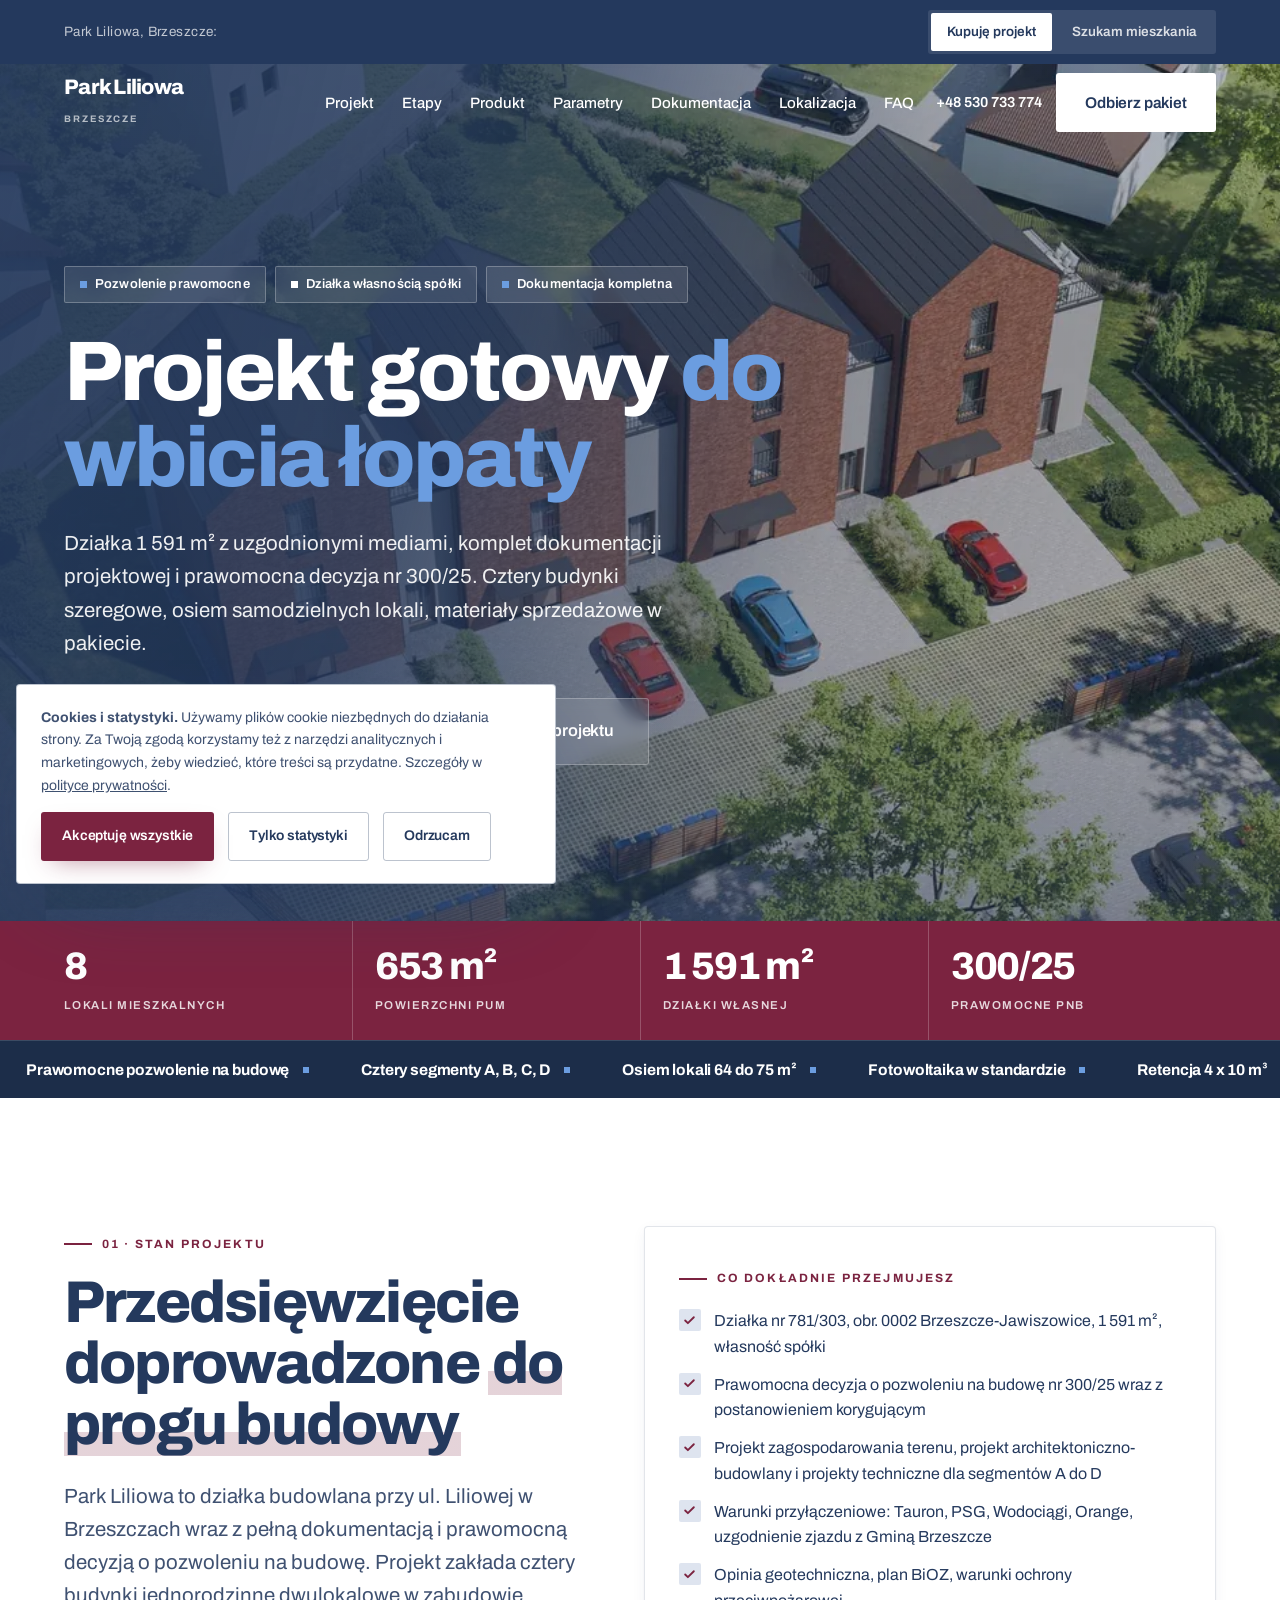
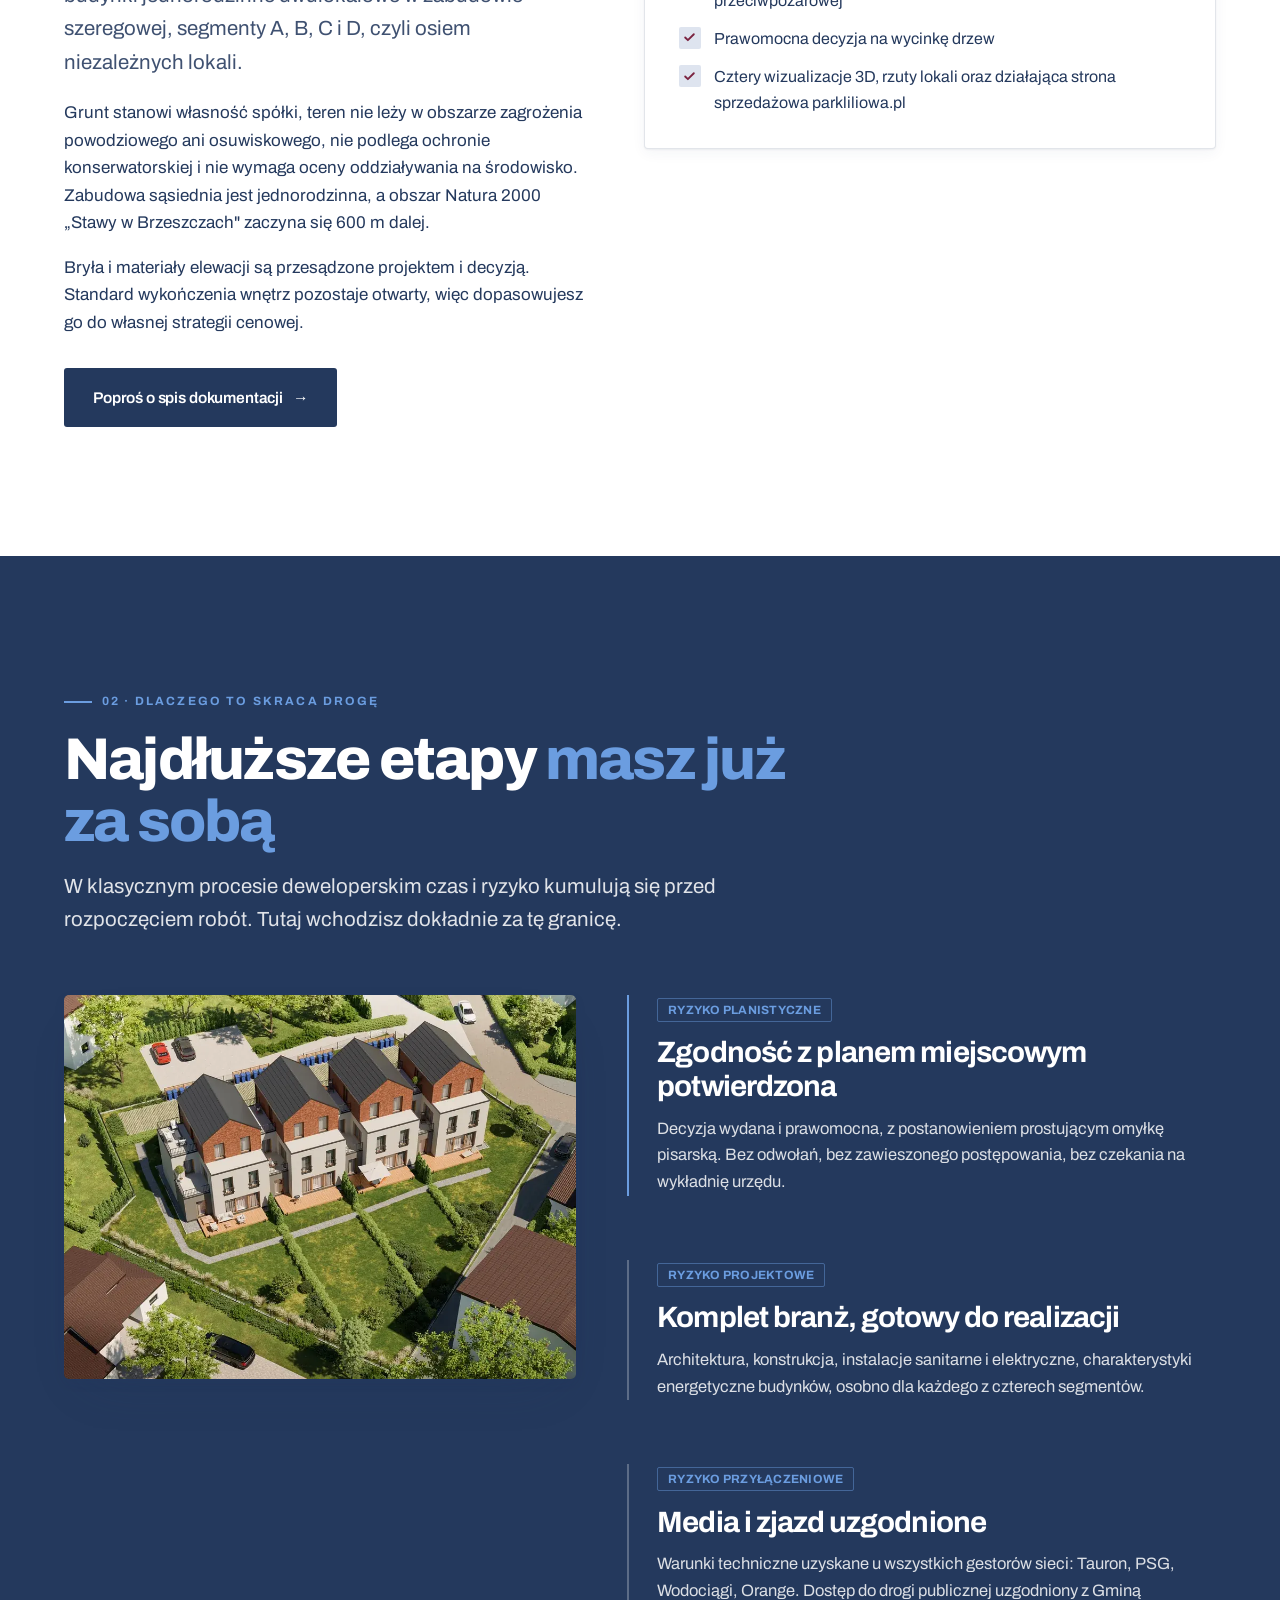
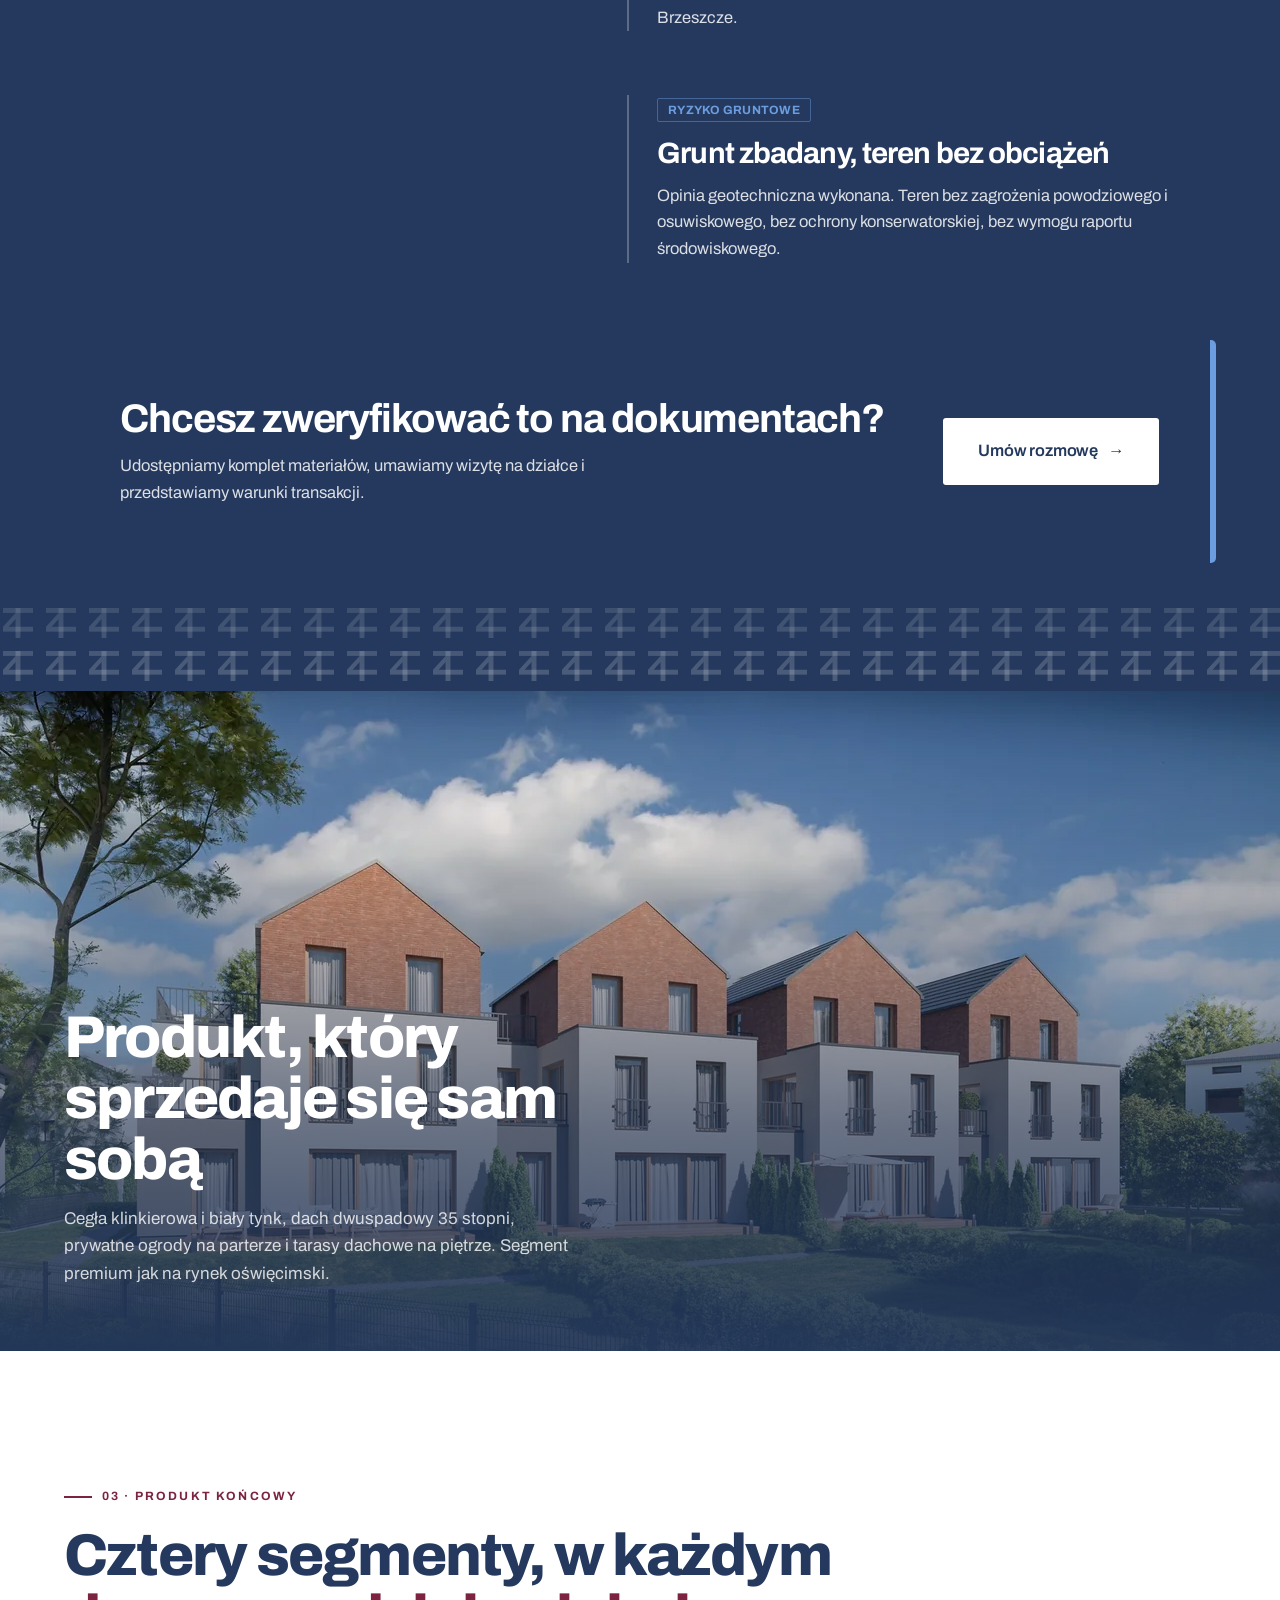
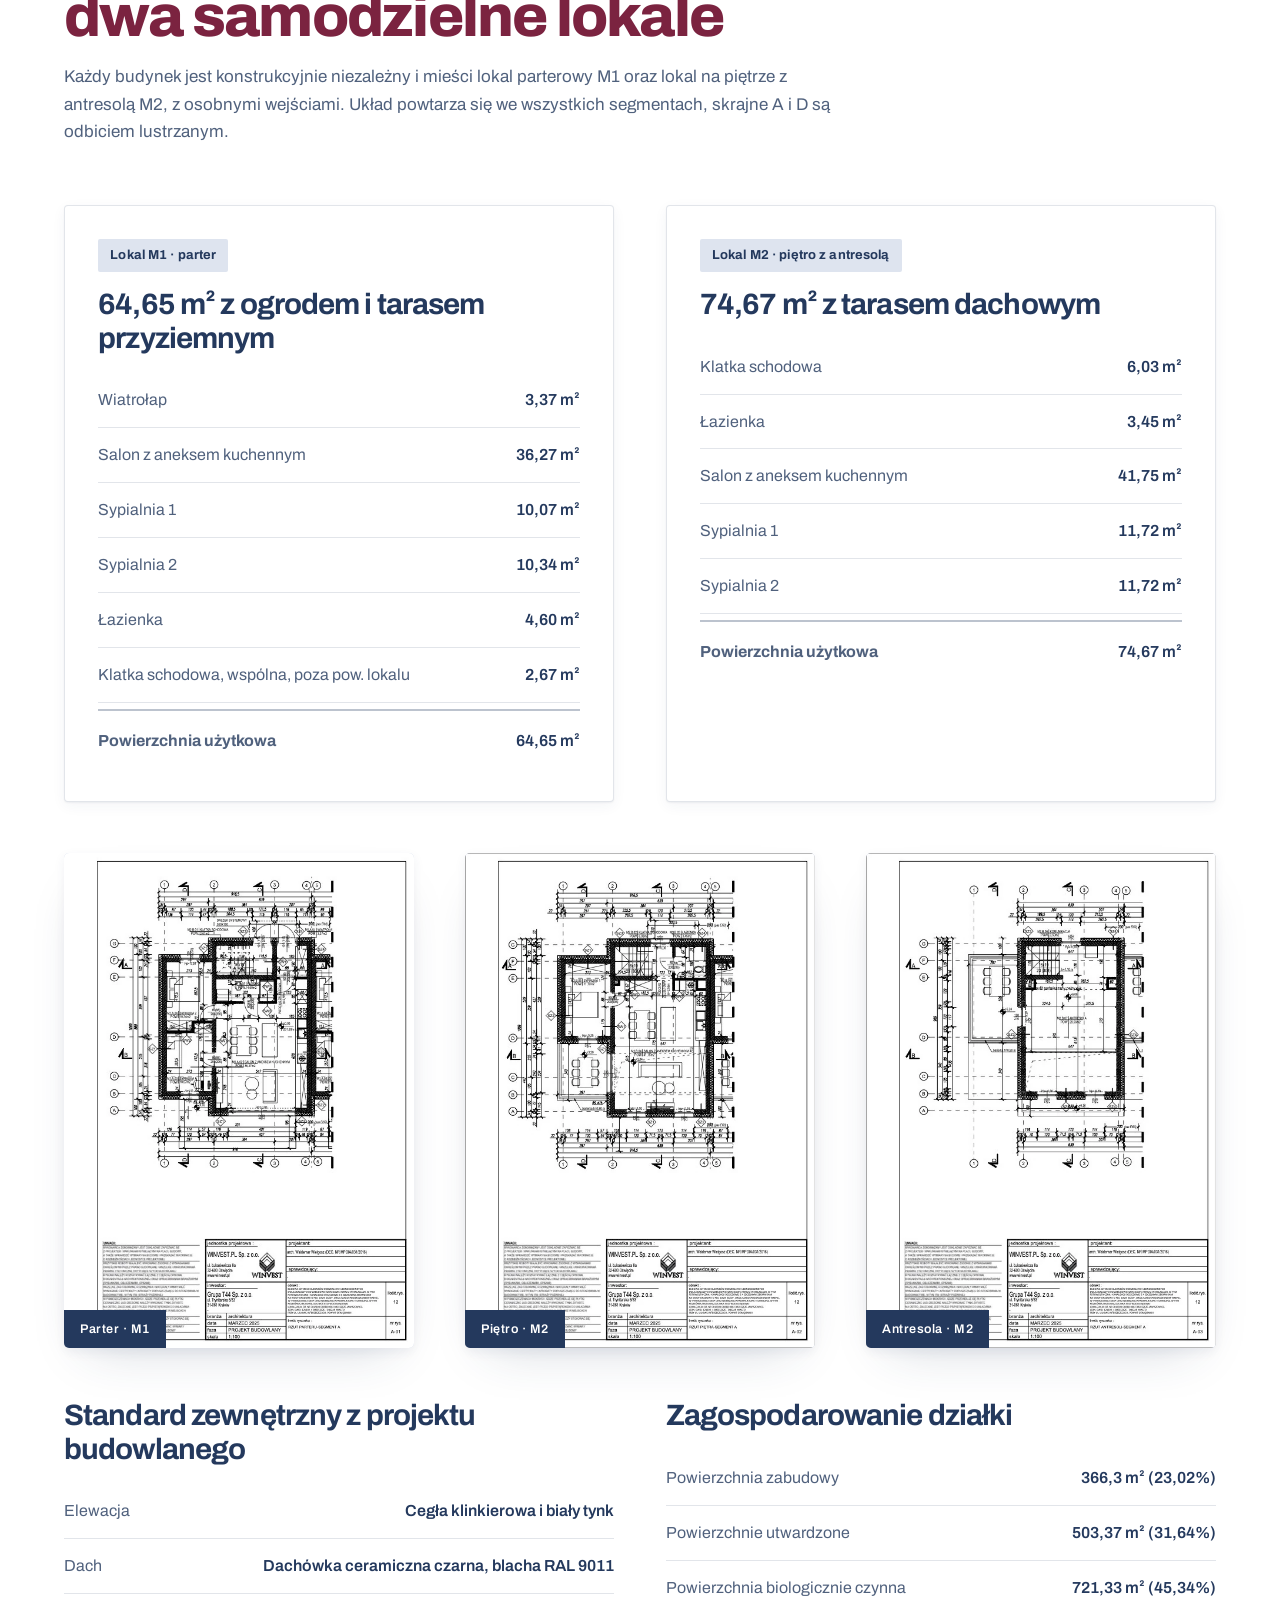
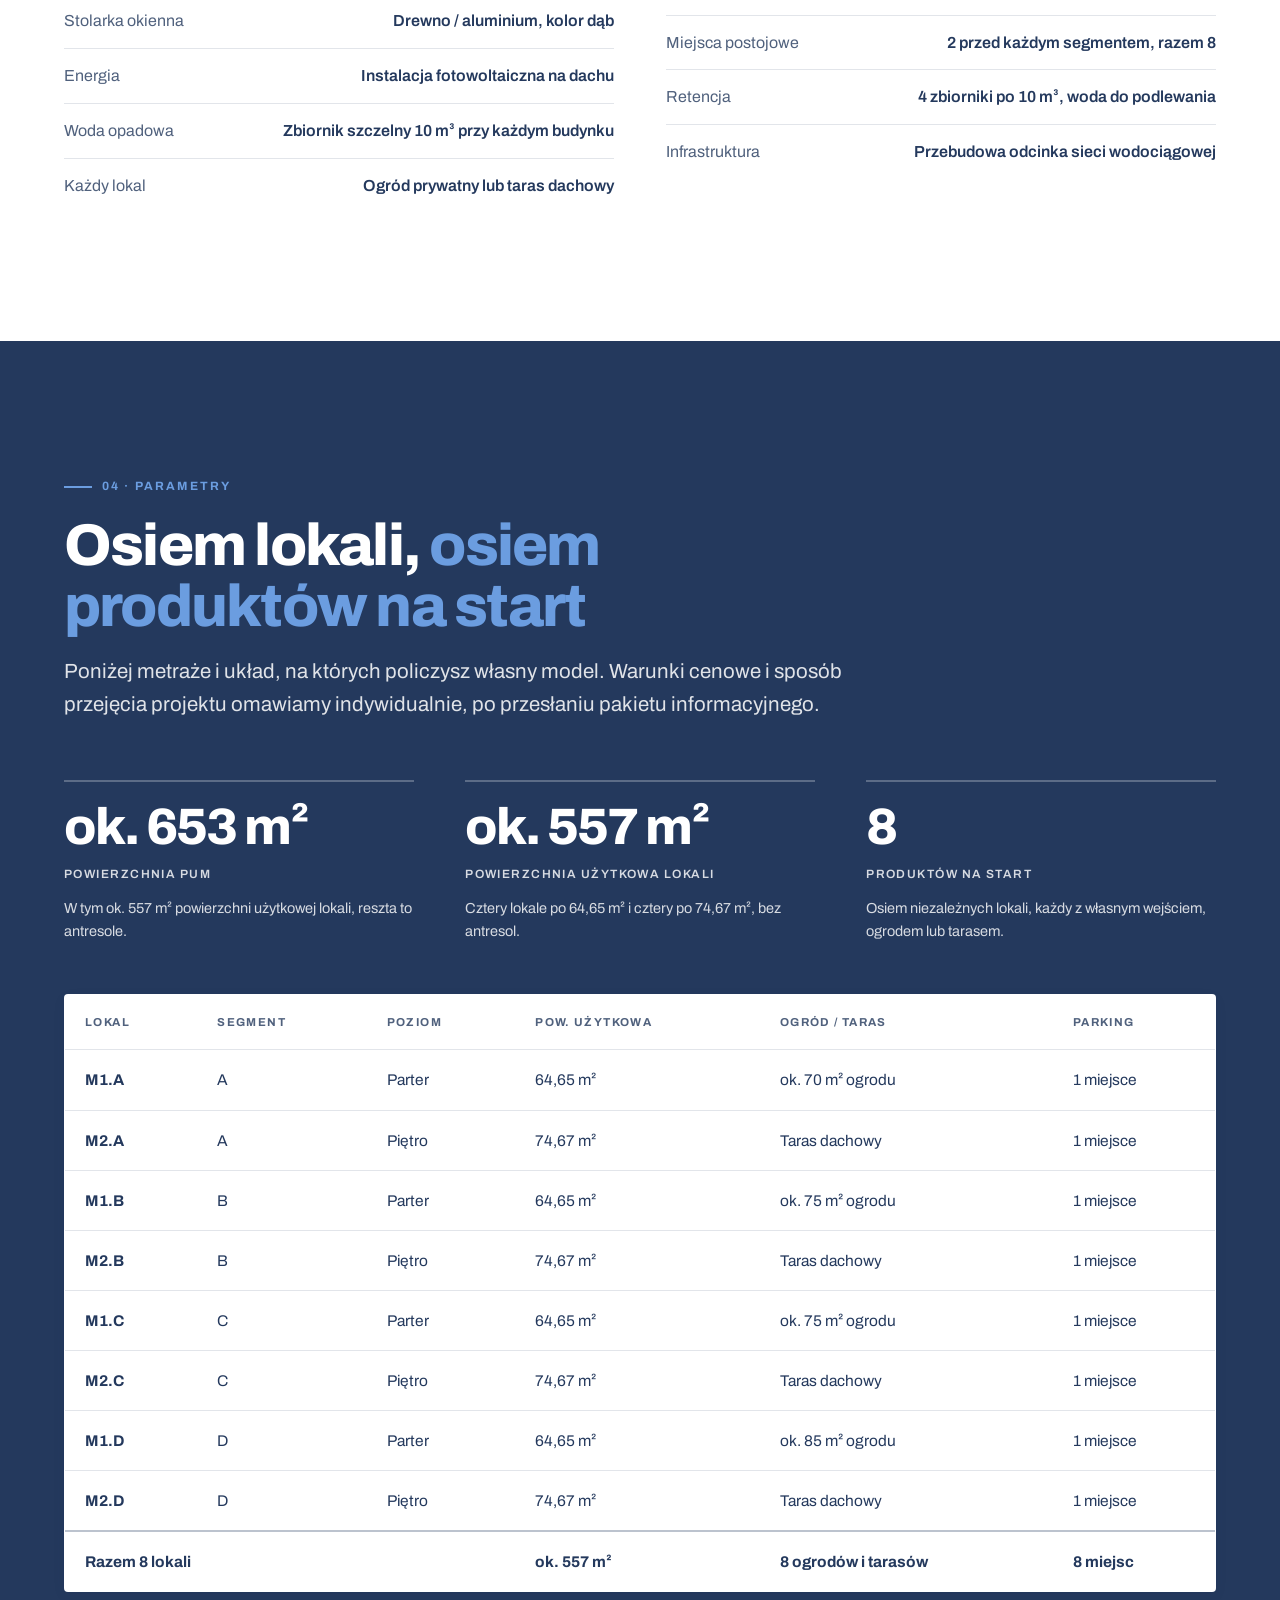
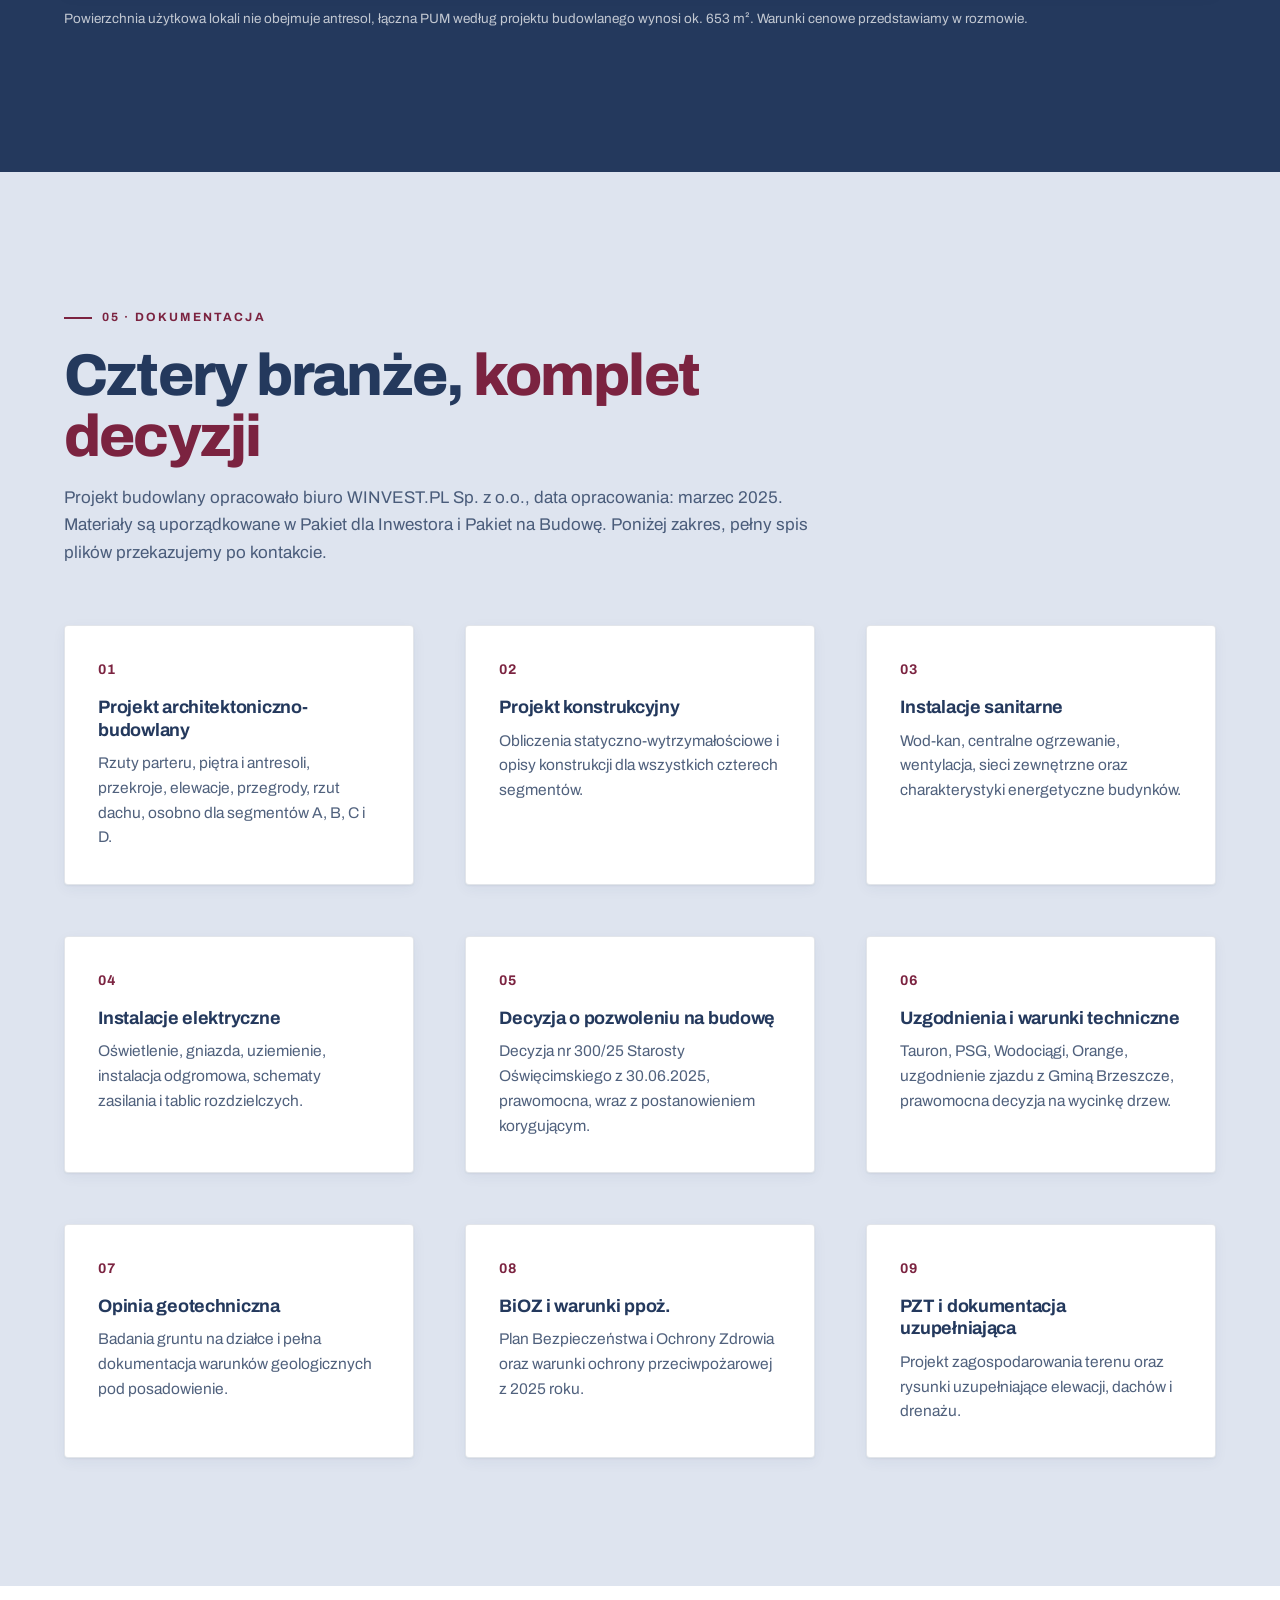
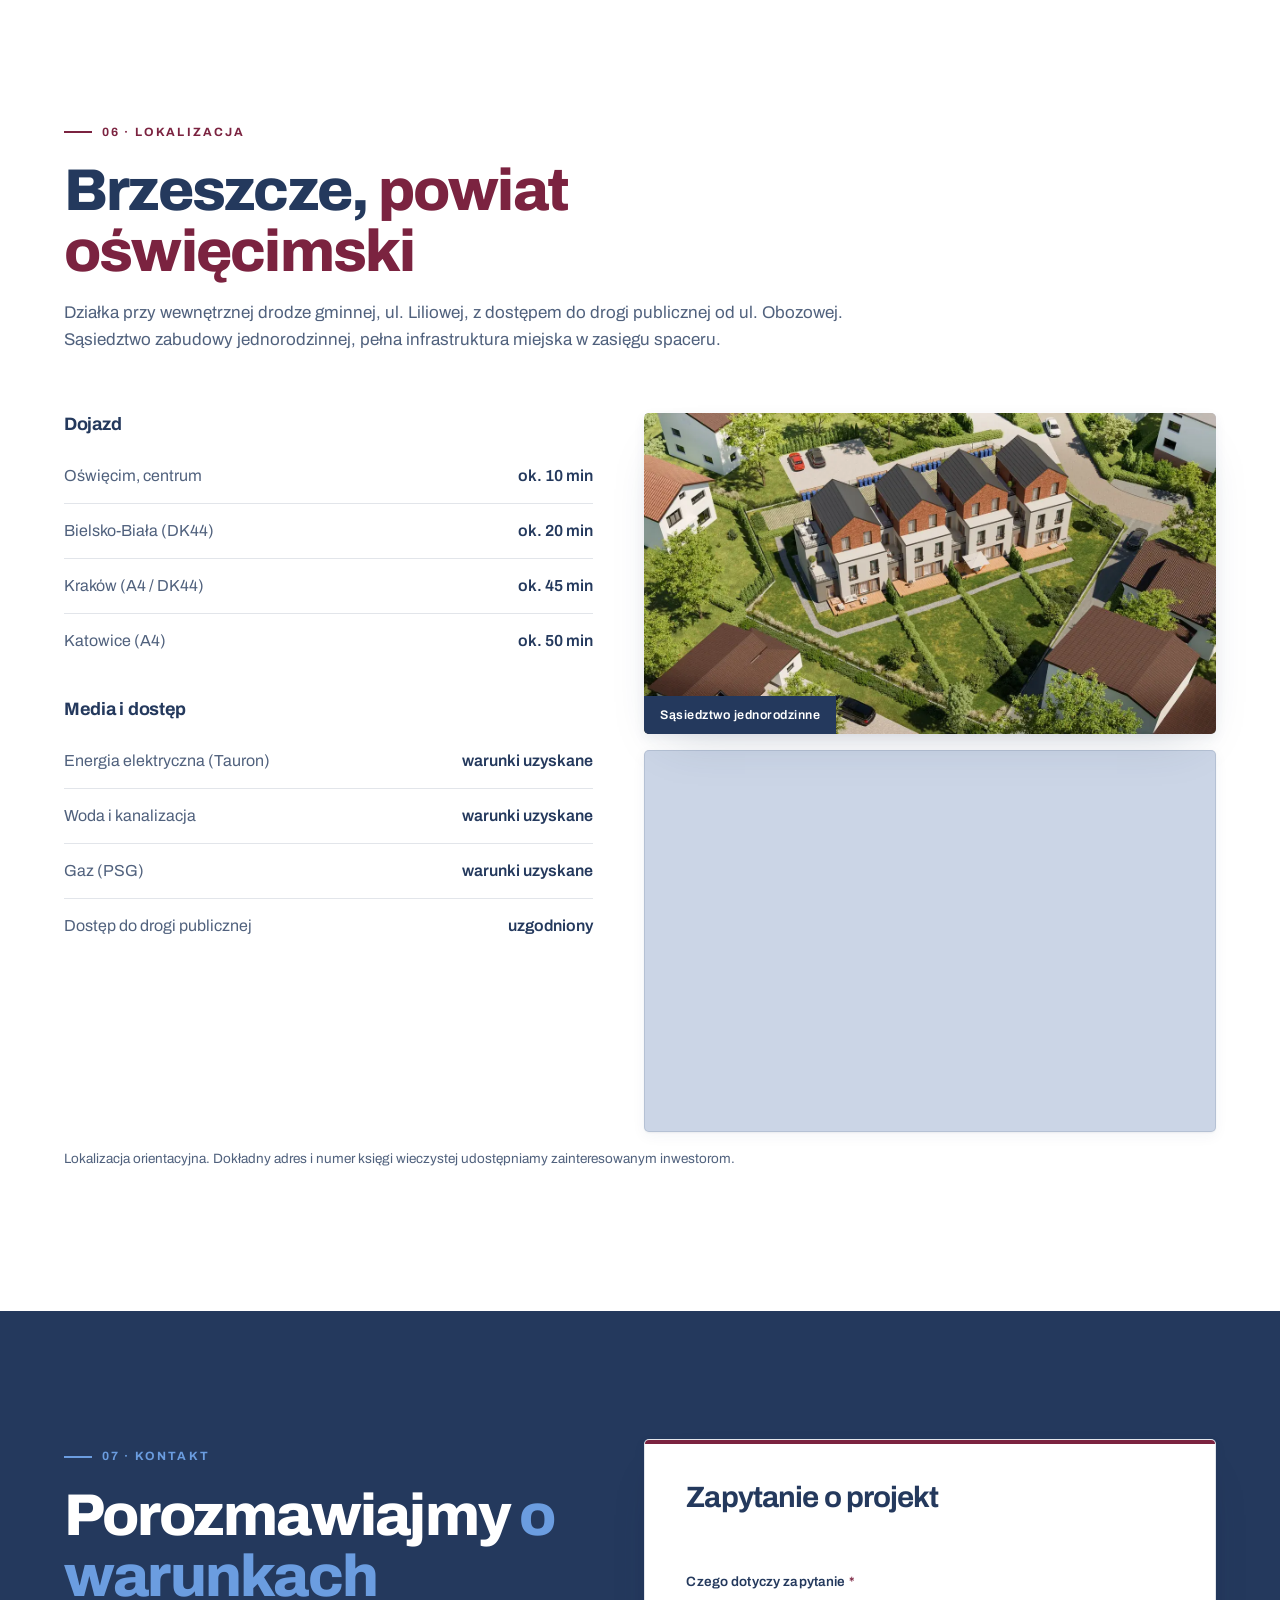
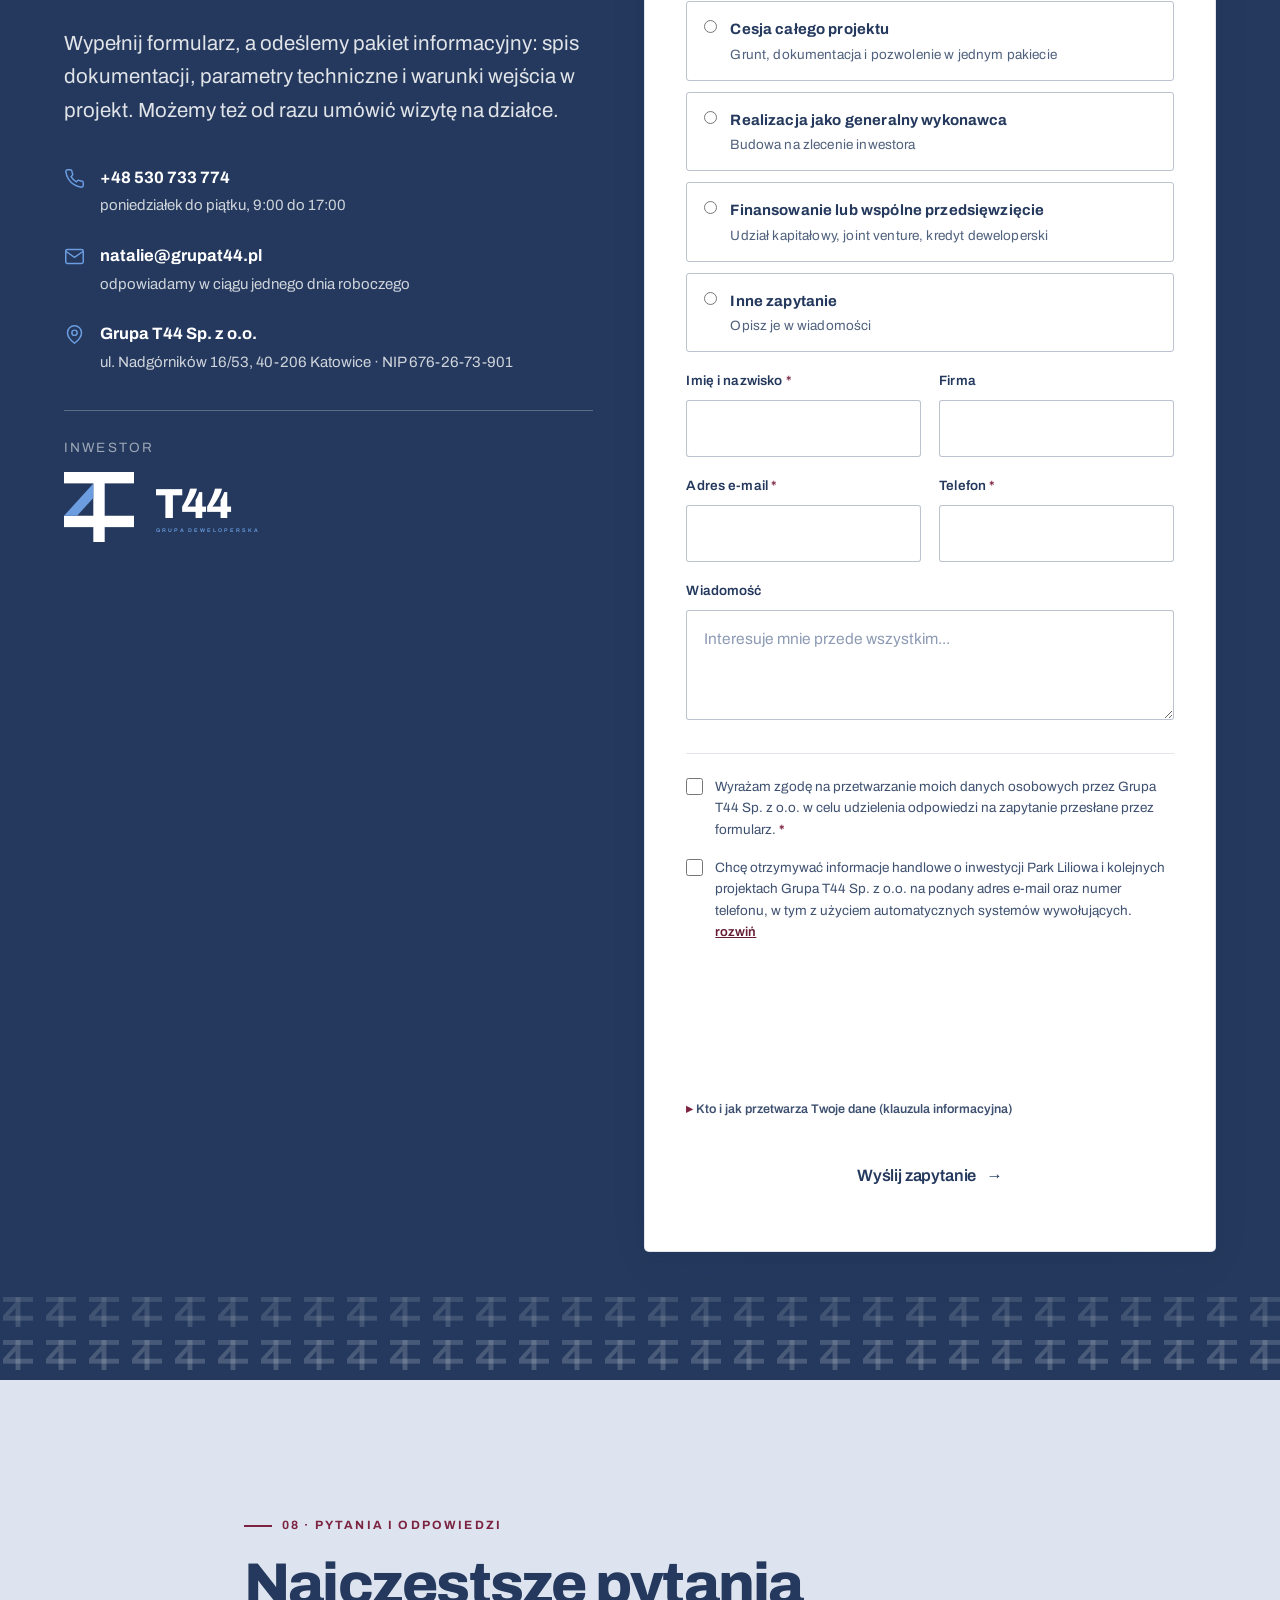
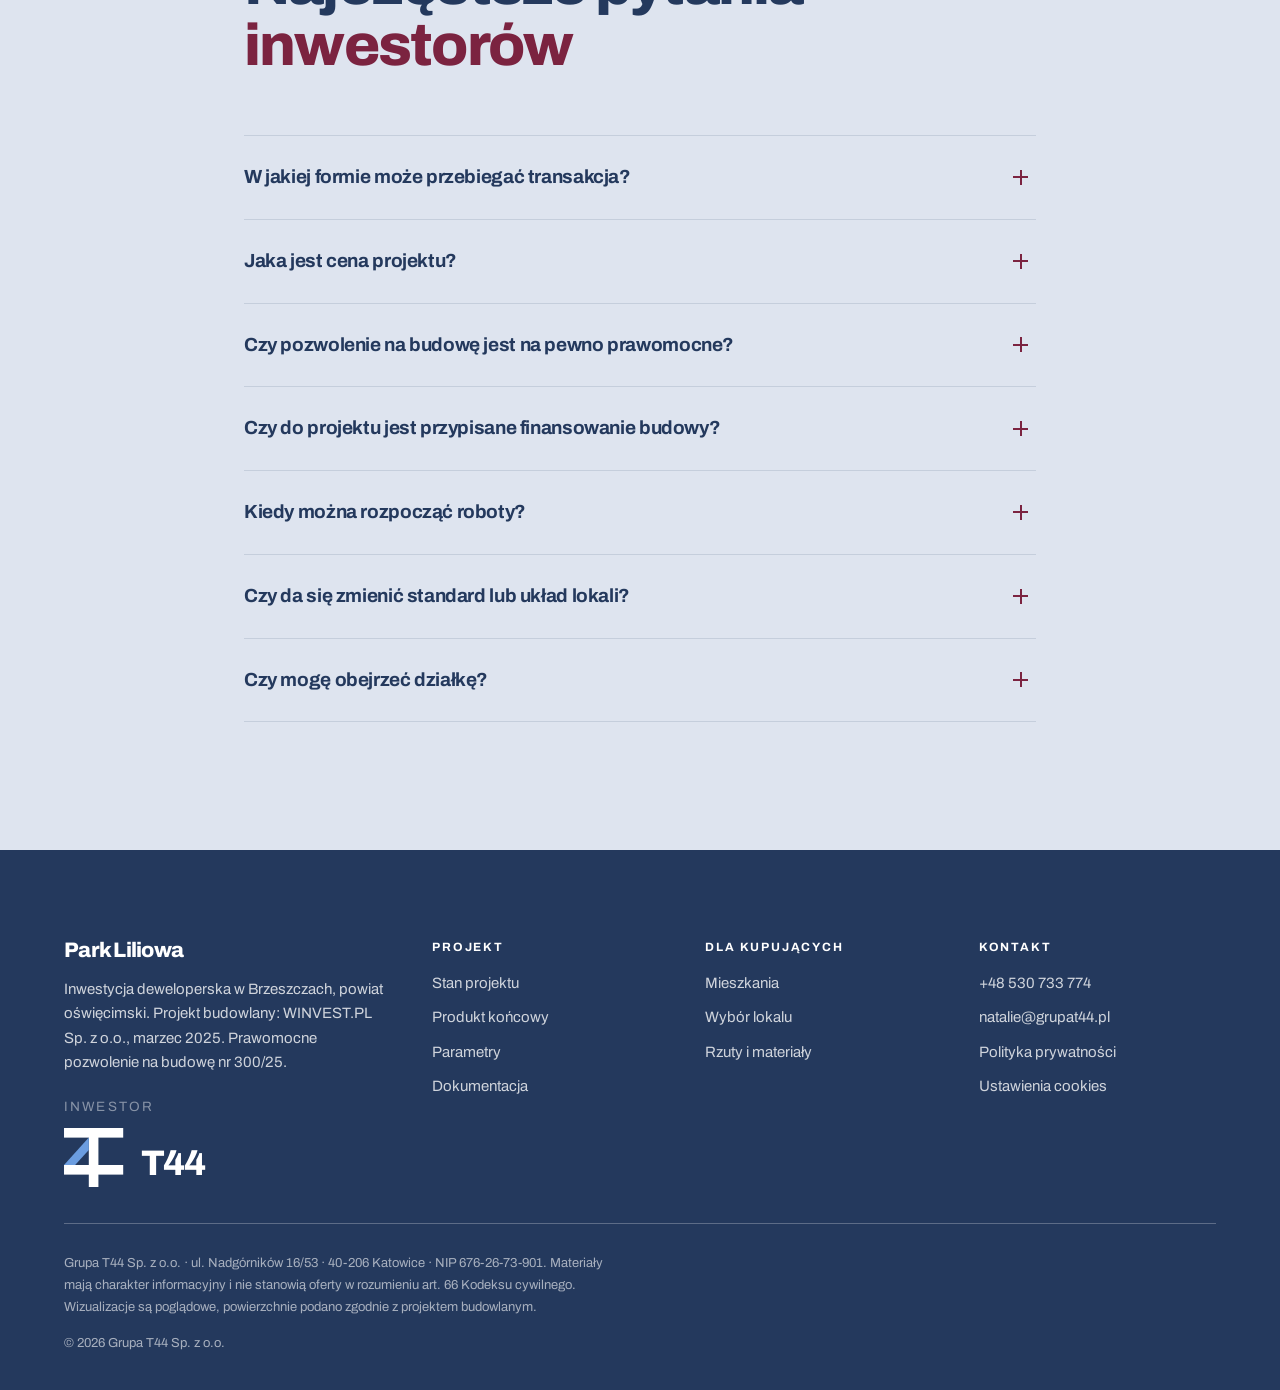
==== commit 87530a0c: "SEO: usuniecie odwolan hreflang do nieistniejacej wersji EN" ====
--- a/index.html
+++ b/index.html
@@ -19,7 +19,6 @@
 <meta name="twitter:card" content="summary_large_image">
 
 <link rel="alternate" hreflang="pl" href="https://parkliliowa.pl/">
-<link rel="alternate" hreflang="en" href="https://parkliliowa.pl/en/">
 <link rel="alternate" hreflang="x-default" href="https://parkliliowa.pl/">
 
 <link rel="preload" as="image" href="assets/images/lot-ulica-1920.webp" fetchpriority="high"
--- a/assets/css/fonts.css
+++ b/assets/css/fonts.css
@@ -0,0 +1,15 @@
+/* Archivo, jedyny krój systemu Grupy T44 (księga znaku, sekcja 06).
+   Serwowany z własnego serwera: brak zapytań do Google Fonts, czyli brak
+   przekazywania adresu IP użytkownika do usługi zewnętrznej.
+   Licencja SIL Open Font License 1.1. */
+
+@font-face{font-family:'Archivo';font-style:normal;font-weight:400;font-display:swap;src:url('../fonts/archivo-latin-ext-400-normal.woff2') format('woff2');unicode-range:U+0100-02BA,U+02BD-02C5,U+02C7-02CC,U+02CE-02D7,U+02DD-02FF,U+0304,U+0308,U+0329,U+1D00-1DBF,U+1E00-1E9F,U+1EF2-1EFF,U+2020,U+20A0-20AB,U+20AD-20C0,U+2113,U+2C60-2C7F,U+A720-A7FF;}
+@font-face{font-family:'Archivo';font-style:normal;font-weight:400;font-display:swap;src:url('../fonts/archivo-latin-400-normal.woff2') format('woff2');unicode-range:U+0000-00FF,U+0131,U+0152-0153,U+02BB-02BC,U+02C6,U+02DA,U+02DC,U+0304,U+0308,U+0329,U+2000-206F,U+20AC,U+2122,U+2191,U+2193,U+2212,U+2215,U+FEFF,U+FFFD;}
+@font-face{font-family:'Archivo';font-style:normal;font-weight:500;font-display:swap;src:url('../fonts/archivo-latin-ext-500-normal.woff2') format('woff2');unicode-range:U+0100-02BA,U+02BD-02C5,U+02C7-02CC,U+02CE-02D7,U+02DD-02FF,U+0304,U+0308,U+0329,U+1D00-1DBF,U+1E00-1E9F,U+1EF2-1EFF,U+2020,U+20A0-20AB,U+20AD-20C0,U+2113,U+2C60-2C7F,U+A720-A7FF;}
+@font-face{font-family:'Archivo';font-style:normal;font-weight:500;font-display:swap;src:url('../fonts/archivo-latin-500-normal.woff2') format('woff2');unicode-range:U+0000-00FF,U+0131,U+0152-0153,U+02BB-02BC,U+02C6,U+02DA,U+02DC,U+0304,U+0308,U+0329,U+2000-206F,U+20AC,U+2122,U+2191,U+2193,U+2212,U+2215,U+FEFF,U+FFFD;}
+@font-face{font-family:'Archivo';font-style:normal;font-weight:600;font-display:swap;src:url('../fonts/archivo-latin-ext-600-normal.woff2') format('woff2');unicode-range:U+0100-02BA,U+02BD-02C5,U+02C7-02CC,U+02CE-02D7,U+02DD-02FF,U+0304,U+0308,U+0329,U+1D00-1DBF,U+1E00-1E9F,U+1EF2-1EFF,U+2020,U+20A0-20AB,U+20AD-20C0,U+2113,U+2C60-2C7F,U+A720-A7FF;}
+@font-face{font-family:'Archivo';font-style:normal;font-weight:600;font-display:swap;src:url('../fonts/archivo-latin-600-normal.woff2') format('woff2');unicode-range:U+0000-00FF,U+0131,U+0152-0153,U+02BB-02BC,U+02C6,U+02DA,U+02DC,U+0304,U+0308,U+0329,U+2000-206F,U+20AC,U+2122,U+2191,U+2193,U+2212,U+2215,U+FEFF,U+FFFD;}
+@font-face{font-family:'Archivo';font-style:normal;font-weight:700;font-display:swap;src:url('../fonts/archivo-latin-ext-700-normal.woff2') format('woff2');unicode-range:U+0100-02BA,U+02BD-02C5,U+02C7-02CC,U+02CE-02D7,U+02DD-02FF,U+0304,U+0308,U+0329,U+1D00-1DBF,U+1E00-1E9F,U+1EF2-1EFF,U+2020,U+20A0-20AB,U+20AD-20C0,U+2113,U+2C60-2C7F,U+A720-A7FF;}
+@font-face{font-family:'Archivo';font-style:normal;font-weight:700;font-display:swap;src:url('../fonts/archivo-latin-700-normal.woff2') format('woff2');unicode-range:U+0000-00FF,U+0131,U+0152-0153,U+02BB-02BC,U+02C6,U+02DA,U+02DC,U+0304,U+0308,U+0329,U+2000-206F,U+20AC,U+2122,U+2191,U+2193,U+2212,U+2215,U+FEFF,U+FFFD;}
+@font-face{font-family:'Archivo';font-style:normal;font-weight:800;font-display:swap;src:url('../fonts/archivo-latin-ext-800-normal.woff2') format('woff2');unicode-range:U+0100-02BA,U+02BD-02C5,U+02C7-02CC,U+02CE-02D7,U+02DD-02FF,U+0304,U+0308,U+0329,U+1D00-1DBF,U+1E00-1E9F,U+1EF2-1EFF,U+2020,U+20A0-20AB,U+20AD-20C0,U+2113,U+2C60-2C7F,U+A720-A7FF;}
+@font-face{font-family:'Archivo';font-style:normal;font-weight:800;font-display:swap;src:url('../fonts/archivo-latin-800-normal.woff2') format('woff2');unicode-range:U+0000-00FF,U+0131,U+0152-0153,U+02BB-02BC,U+02C6,U+02DA,U+02DC,U+0304,U+0308,U+0329,U+2000-206F,U+20AC,U+2122,U+2191,U+2193,U+2212,U+2215,U+FEFF,U+FFFD;}
--- a/assets/css/site.css
+++ b/assets/css/site.css
@@ -0,0 +1,636 @@
+/* ==========================================================================
+   PARK LILIOWA  ·  arkusz wspólny  ·  wersja 3
+   Paleta Grupy T44, wariant granatowo-burgundowy:
+   granat #24395D · burgund #7B2340 · błękit królewski #6B9DE0
+   błękit jasny #DEE4EF · ivory #F2EDE0 · biel #FFFFFF
+   ========================================================================== */
+
+:root{
+  /* Paleta Grupy T44, wariant granatowo-burgundowy (księga wariantu 1.0) */
+  --navy:#24395D;
+  --burg:#7B2340;
+  --burg-700:#651B34;
+  --royal:#6B9DE0;
+  --mist:#DEE4EF;
+  --ivory:#F2EDE0;
+  --white:#FFFFFF;
+
+  /* role kolorów na stronie */
+  --ink:#24395D;
+  --ink-2:#1C2D49;
+  --ink-3:rgba(36,57,93,.88);
+  --slate:rgba(36,57,93,.80);
+  --slate-2:#8D9BB4;
+
+  --flame:var(--burg);
+  --flame-2:var(--royal);
+  --flame-600:var(--burg-700);
+  --flame-200:rgba(123,35,64,.34);
+  --flame-050:var(--mist);
+
+  --leaf:var(--burg);
+  --leaf-050:var(--mist);
+
+  --cream:#FFFFFF;
+  --sand:#DEE4EF;
+  --sand-2:#CBD5E6;
+
+  /* półtony wyłącznie z krycia granatu, bez szarości */
+  --line:rgba(36,57,93,.13);
+  --line-2:rgba(36,57,93,.30);
+  --line-light:rgba(255,255,255,.26);
+
+  --grad:#7B2340;
+
+  --r-s:3px;
+  --r:4px;
+  --r-l:5px;
+  --r-xl:6px;
+
+  --sh-s:0 1px 2px rgba(36,57,93,.06),0 4px 14px rgba(36,57,93,.05);
+  --sh:0 4px 12px rgba(36,57,93,.07),0 22px 50px -24px rgba(36,57,93,.22);
+  --sh-l:0 40px 90px -36px rgba(36,57,93,.45);
+  --sh-flame:0 10px 26px -12px rgba(123,35,64,.55);
+
+  --display:'Archivo','Arial',Helvetica,sans-serif;
+  --sans:'Archivo','Arial',Helvetica,sans-serif;
+
+  --pad:clamp(20px,5vw,72px);
+  --gap:clamp(24px,4vw,56px);
+  --sec:clamp(72px,10vw,150px);
+  --maxw:1280px;
+
+  --ease:cubic-bezier(.22,1,.36,1);
+}
+
+*,*::before,*::after{box-sizing:border-box}
+html{scroll-behavior:smooth;scroll-padding-top:96px;-webkit-text-size-adjust:100%}
+body{
+  margin:0;background:var(--cream);color:var(--ink);
+  font-family:var(--sans);font-size:17px;line-height:1.62;overflow-x:hidden;
+  -webkit-font-smoothing:antialiased;font-feature-settings:"ss01","cv05";
+}
+img{max-width:100%;display:block;height:auto}
+a{color:inherit}
+button{font:inherit}
+::selection{background:var(--burg);color:#fff}
+
+/* ---------------- typografia ---------------- */
+h1,h2,h3,h4{margin:0;font-family:var(--display);font-weight:800;letter-spacing:-.03em;line-height:1.02}
+h1{font-size:clamp(40px,6.6vw,86px)}
+h2{font-size:clamp(32px,4.6vw,60px);line-height:1.04}
+h3{font-size:clamp(21px,2.3vw,30px);line-height:1.14;font-weight:700}
+h4{font-size:18px;line-height:1.25;font-weight:700;letter-spacing:-.015em}
+p{margin:0 0 1em}
+.lead{font-size:clamp(17.5px,1.6vw,22px);line-height:1.62;color:var(--ink-3)}
+.muted{color:var(--slate)}
+.small{font-size:15.5px;line-height:1.6}
+.xsmall{font-size:13.5px;line-height:1.6}
+.hl{color:var(--burg)}
+.section--dark .hl,.hero .hl,.bleed .hl{color:var(--royal)}
+.hl-leaf{color:var(--burg)}
+.section--dark .hl-leaf{color:var(--royal)}
+.underline-brush{
+  background:linear-gradient(transparent 62%, rgba(123,35,64,.20) 62%);
+  padding:0 .06em;
+}
+
+.eyebrow{
+  display:inline-flex;align-items:center;gap:10px;margin:0 0 18px;
+  font-family:var(--sans);font-size:12px;font-weight:700;letter-spacing:.18em;
+  text-transform:uppercase;color:var(--burg);
+}
+.eyebrow::before{content:"";width:28px;height:2px;background:var(--burg);flex:none}
+.eyebrow.on-dark{color:var(--royal)}
+.eyebrow.on-dark::before{background:var(--royal)}
+.num-tag{
+  font-family:var(--display);font-weight:700;font-size:12px;letter-spacing:.02em;text-transform:uppercase;
+  color:var(--burg);border:1px solid rgba(123,35,64,.34);border-radius:2px;padding:4px 10px;
+}
+.section--dark .num-tag{color:var(--royal);border-color:rgba(107,157,224,.45)}
+
+/* ---------------- layout ---------------- */
+.wrap{max-width:var(--maxw);margin:0 auto;padding-inline:var(--pad)}
+.wrap--narrow{max-width:920px}
+.section{padding-block:var(--sec);position:relative}
+.section--tight{padding-block:clamp(52px,6.5vw,92px)}
+.section--sand{background:var(--sand)}
+.section--dark{background:var(--ink);color:#fff}
+.section--dark .lead{color:rgba(255,255,255,.86)}
+.section--dark .muted{color:rgba(255,255,255,.82)}
+.grid{display:grid;gap:var(--gap)}
+.g2{grid-template-columns:repeat(2,minmax(0,1fr))}
+.g3{grid-template-columns:repeat(3,minmax(0,1fr))}
+.g4{grid-template-columns:repeat(4,minmax(0,1fr))}
+.split{grid-template-columns:minmax(0,1fr) minmax(0,1.08fr);align-items:center}
+.split--top{align-items:start}
+.sec-head{max-width:780px;margin-bottom:clamp(36px,4.6vw,64px)}
+.sec-head p:last-child{margin-bottom:0}
+
+/* ---------------- przyciski ---------------- */
+.btn{
+  position:relative;display:inline-flex;align-items:center;justify-content:center;gap:10px;
+  padding:16px 28px;border-radius:var(--r-s);border:1.5px solid transparent;
+  font-size:15.5px;font-weight:600;letter-spacing:-.01em;text-decoration:none;cursor:pointer;
+  transition:transform .25s var(--ease),background .25s var(--ease),box-shadow .25s var(--ease),color .2s,border-color .2s;
+  will-change:transform;
+}
+.btn:hover{transform:translateY(-2px)}
+.btn:active{transform:translateY(0)}
+.btn--primary{background:var(--burg);color:#fff;box-shadow:var(--sh-flame)}
+.btn--primary:hover{background:var(--burg-700);box-shadow:0 16px 34px -14px rgba(123,35,64,.6)}
+/* burgund na granacie daje 1,2:1, więc na ciemnym tle przycisk jest biały */
+.section--dark .btn--primary,.hero .btn--primary,.ctaband .btn--primary,
+.nav--over:not(.is-stuck) .btn--primary{background:#fff;color:var(--navy);box-shadow:none}
+.section--dark .btn--primary:hover,.hero .btn--primary:hover,.ctaband .btn--primary:hover,
+.nav--over:not(.is-stuck) .btn--primary:hover{background:var(--mist);color:var(--navy)}
+.btn--dark{background:var(--ink);color:#fff}
+.btn--dark:hover{background:var(--ink-3)}
+.btn--ghost{background:transparent;color:var(--ink);border-color:var(--line-2)}
+.btn--ghost:hover{background:var(--mist);border-color:var(--navy)}
+.btn--light{background:rgba(255,255,255,.10);color:#fff;border-color:var(--line-light);backdrop-filter:blur(8px)}
+.btn--light:hover{background:rgba(255,255,255,.2)}
+.btn--lg{padding:19px 34px;font-size:16.5px}
+.btn--block{width:100%}
+.btn-row{display:flex;flex-wrap:wrap;gap:14px}
+.arrow{display:inline-block;transition:transform .25s var(--ease)}
+.btn:hover .arrow{transform:translateX(4px)}
+
+/* ---------------- pasek postępu + nawigacja ---------------- */
+.progress{position:fixed;top:0;left:0;height:3px;width:0;background:var(--burg);z-index:90;transition:width .1s linear}
+
+.pathbar{background:var(--ink);color:#fff;position:relative;z-index:61}
+.pathbar__in{display:flex;align-items:center;gap:14px;flex-wrap:wrap;max-width:var(--maxw);margin:0 auto;padding:10px var(--pad);font-size:13.5px}
+.pathbar__label{color:rgba(255,255,255,.72);letter-spacing:.03em}
+.pathtabs{display:flex;gap:4px;margin-left:auto;background:rgba(255,255,255,.10);padding:3px;border-radius:3px}
+.pathtabs a{padding:8px 16px;border-radius:2px;text-decoration:none;font-weight:600;font-size:13.5px;color:rgba(255,255,255,.82);transition:.2s}
+.pathtabs a[aria-current="page"]{background:#fff;color:var(--navy)}
+.pathtabs a:not([aria-current]):hover{color:#fff;background:rgba(255,255,255,.08)}
+
+.nav{position:sticky;top:0;z-index:60;transition:background .3s var(--ease),box-shadow .3s var(--ease)}
+.nav.is-stuck{background:rgba(255,255,255,.96);backdrop-filter:saturate(180%) blur(16px);box-shadow:0 1px 0 var(--line),0 10px 30px -22px rgba(36,57,93,.5)}
+.nav__in{display:flex;align-items:center;gap:22px;height:78px;max-width:var(--maxw);margin:0 auto;padding-inline:var(--pad);transition:height .3s var(--ease)}
+.nav.is-stuck .nav__in{height:66px}
+
+/* nawigacja rozłożona na ciemnym zdjęciu hero */
+.nav--over:not(.is-stuck) .brand__mark,
+.nav--over:not(.is-stuck) .nav__links a,
+.nav--over:not(.is-stuck) .nav__tel{color:#fff}
+.nav--over:not(.is-stuck) .brand__sub{color:rgba(255,255,255,.65)}
+.nav--over:not(.is-stuck) .nav__links a:hover{color:var(--royal)}
+.nav--over:not(.is-stuck) .nav__burger{border-color:var(--line-light);background:rgba(255,255,255,.1)}
+.nav--over:not(.is-stuck) .nav__burger span,
+.nav--over:not(.is-stuck) .nav__burger span::before,
+.nav--over:not(.is-stuck) .nav__burger span::after{background:#fff}
+.brand{display:flex;align-items:center;gap:11px;text-decoration:none;flex:none}
+.brand__dot{display:none}
+.brand__mark{font-family:var(--display);font-weight:800;font-size:21px;letter-spacing:-.035em;line-height:1}
+.brand__sub{font-size:9.5px;font-weight:700;letter-spacing:.2em;text-transform:uppercase;color:var(--slate);line-height:1}
+.nav__links{display:flex;gap:28px;margin-left:auto;align-items:center}
+.nav__links a{position:relative;font-size:15px;font-weight:500;text-decoration:none;color:var(--ink-3);white-space:nowrap;padding:4px 0}
+.nav__links a::after{content:"";position:absolute;left:0;bottom:0;height:2px;width:0;background:var(--burg);transition:width .28s var(--ease)}
+.nav--over:not(.is-stuck) .nav__links a::after{background:var(--royal)}
+.nav__links a:hover::after,.nav__links a.is-active::after{width:100%}
+.nav__cta{display:flex;align-items:center;gap:14px;flex:none}
+.nav__tel{font-size:14.5px;font-weight:600;text-decoration:none;white-space:nowrap}
+.nav__burger{display:none;width:46px;height:46px;border:1.5px solid var(--line-2);border-radius:14px;background:rgba(255,255,255,.7);cursor:pointer;align-items:center;justify-content:center;margin-left:auto}
+.nav__burger span{display:block;width:18px;height:2px;border-radius:2px;background:var(--ink);position:relative;transition:.25s var(--ease)}
+.nav__burger span::before,.nav__burger span::after{content:"";position:absolute;left:0;width:18px;height:2px;border-radius:2px;background:var(--ink);transition:.25s var(--ease)}
+.nav__burger span::before{top:-6px}.nav__burger span::after{top:6px}
+.nav.is-open .nav__burger span{background:transparent}
+.nav.is-open .nav__burger span::before{top:0;transform:rotate(45deg)}
+.nav.is-open .nav__burger span::after{top:0;transform:rotate(-45deg)}
+
+/* ---------------- hero ---------------- */
+.hero{position:relative;color:#fff;isolation:isolate;overflow:hidden;margin-top:-78px;padding-top:78px}
+.nav.is-stuck + .hero{margin-top:0}
+.hero__media{position:absolute;inset:0;z-index:-2;overflow:hidden}
+.hero__media img{width:100%;height:100%;object-fit:cover;transform:scale(1.12);animation:kenburns 18s var(--ease) forwards}
+@keyframes kenburns{to{transform:scale(1)}}
+.hero__media::after{
+  content:"";position:absolute;inset:0;
+  background:linear-gradient(104deg,rgba(36,57,93,.94) 0%,rgba(36,57,93,.84) 32%,rgba(36,57,93,.40) 62%,rgba(36,57,93,.30) 100%),linear-gradient(to top,rgba(36,57,93,.42),transparent 42%);
+}
+.hero__glow{display:none}
+@keyframes float{0%,100%{transform:translate3d(0,0,0)}50%{transform:translate3d(-22px,26px,0)}}
+.hero__in{max-width:var(--maxw);margin:0 auto;padding:clamp(64px,10vw,124px) var(--pad) clamp(52px,7vw,96px);position:relative}
+.hero__copy{max-width:840px}
+.hero h1{color:#fff}
+.hero .lead{color:rgba(255,255,255,.92);max-width:640px;margin-top:26px}
+.hero .btn-row{margin-top:38px}
+.hero__note{margin:22px 0 0;font-size:14.5px;line-height:1.55;color:rgba(255,255,255,.80);max-width:60ch}
+.badges{display:flex;flex-wrap:wrap;gap:9px;margin-bottom:26px}
+.badge{
+  display:inline-flex;align-items:center;gap:8px;padding:7px 15px;border-radius:2px;
+  background:rgba(255,255,255,.1);border:1px solid var(--line-light);backdrop-filter:blur(8px);
+  font-size:13px;font-weight:600;letter-spacing:.01em;
+}
+.badge__dot{width:7px;height:7px;background:var(--royal);flex:none}
+.badge--flame .badge__dot{background:#fff}
+
+.hero__band{position:relative;z-index:1;background:var(--burg);color:#fff}
+.hero__stats{
+  display:grid;grid-template-columns:repeat(4,minmax(0,1fr));gap:0;
+  max-width:var(--maxw);margin:0 auto;padding-inline:var(--pad);
+}
+.hero__stats div{padding:26px 22px;border-left:1px solid rgba(255,255,255,.22)}
+.hero__stats div:first-child{border-left:0;padding-left:0}
+.hero__stats b{display:block;font-family:var(--display);font-size:clamp(27px,3vw,40px);font-weight:800;letter-spacing:-.035em;line-height:1}
+.hero__stats span{display:block;font-size:11.5px;font-weight:600;letter-spacing:.13em;text-transform:uppercase;color:rgba(255,255,255,.82);margin-top:10px}
+.scrollcue{display:none;position:absolute;right:var(--pad);bottom:18px;display:flex;align-items:center;gap:10px;font-size:11px;letter-spacing:.16em;text-transform:uppercase;color:rgba(255,255,255,.5)}
+.scrollcue i{display:block;width:1px;height:34px;background:linear-gradient(rgba(255,255,255,.55),transparent);animation:cue 1.9s ease-in-out infinite}
+@keyframes cue{0%,100%{opacity:.25;transform:scaleY(.6);transform-origin:top}50%{opacity:1;transform:scaleY(1)}}
+
+/* ---------------- ticker ---------------- */
+/* pas faktów w granacie: po burgundowym pasie z liczbami trzyma proporcje palety */
+.ticker{background:var(--ink-2);color:#fff;overflow:hidden;padding:16px 0;position:relative;border-top:1px solid rgba(255,255,255,.14)}
+.ticker__track{display:flex;gap:0;width:max-content;animation:slide 38s linear infinite}
+.ticker:hover .ticker__track{animation-play-state:paused}
+@keyframes slide{to{transform:translateX(-50%)}}
+.ticker span{display:inline-flex;align-items:center;gap:14px;padding:0 26px;font-family:var(--display);font-weight:700;font-size:15.5px;letter-spacing:-.01em;white-space:nowrap}
+.ticker span::after{content:"";width:6px;height:6px;background:var(--royal)}
+
+/* ---------------- karty ---------------- */
+.card{
+  position:relative;background:var(--white);border:1px solid var(--line);border-radius:var(--r);
+  padding:clamp(24px,2.6vw,34px);box-shadow:var(--sh-s);
+  transition:transform .35s var(--ease),box-shadow .35s var(--ease),border-color .3s;
+  color:var(--ink);
+}
+.card--hover:hover{transform:translateY(-4px);box-shadow:var(--sh);border-color:rgba(123,35,64,.34)}
+.card h3,.card h4{margin-bottom:10px}
+.card p:last-child{margin-bottom:0}
+.card__ico{
+  width:48px;height:48px;border-radius:2px;background:var(--mist);color:var(--burg);
+  display:flex;align-items:center;justify-content:center;margin-bottom:18px;transition:.35s var(--ease);
+}
+.card--hover:hover .card__ico{background:var(--burg);color:#fff}
+.card__ico svg{width:23px;height:23px}
+.card__num{
+  display:block;font-family:var(--display);font-weight:700;font-size:14px;color:var(--burg);font-variant-numeric:tabular-nums;
+  letter-spacing:.02em;margin-bottom:14px;
+}
+.section--dark .card{background:var(--ink-2);border-color:rgba(255,255,255,.1);color:#fff}
+.section--dark .card .muted{color:var(--slate-2)}
+.section--dark .card__ico{background:rgba(107,157,224,.18);color:var(--royal)}
+
+.tile{border-top:2px solid var(--line);padding-top:22px;transition:border-color .3s}
+.tile:hover{border-color:var(--burg)}
+.tile h4{margin-bottom:9px}
+.tile p{margin:0;font-size:15.5px;color:var(--slate);line-height:1.62}
+.section--dark .tile{border-color:var(--line-light)}
+.section--dark .tile p{color:rgba(255,255,255,.66)}
+
+/* ---------------- statystyki + licznik ---------------- */
+.stat{border-top:2px solid var(--line);padding-top:20px}
+.stat b{display:block;font-family:var(--display);font-size:clamp(32px,4vw,52px);font-weight:800;letter-spacing:-.04em;line-height:1}
+.stat span{display:block;font-size:12px;font-weight:600;letter-spacing:.12em;text-transform:uppercase;color:var(--slate);margin-top:12px}
+.stat small{display:block;font-size:14.5px;color:var(--slate);margin-top:12px;line-height:1.58;letter-spacing:0;text-transform:none}
+.section--dark .stat{border-color:var(--line-light)}
+.section--dark .stat span,.section--dark .stat small{color:rgba(255,255,255,.82)}
+.stat--flame b{color:var(--burg)}
+.section--dark .stat--flame b{color:#fff}
+.stat b,.hero__stats b{font-variant-numeric:tabular-nums}
+
+/* ---------------- media / zdjęcia ---------------- */
+.shot{position:relative;border-radius:var(--r-l);overflow:hidden;background:var(--sand-2);box-shadow:var(--sh)}
+.shot img{width:100%;transition:transform .9s var(--ease)}
+.shot:hover img{transform:scale(1.04)}
+.shot--zoom{cursor:zoom-in}
+.shot__tag{
+  position:absolute;left:0;bottom:0;display:inline-flex;align-items:center;gap:8px;
+  padding:9px 16px;background:var(--navy);
+  color:#fff;font-size:12.5px;font-weight:600;letter-spacing:.04em;
+}
+.shot--tall img{aspect-ratio:3/4;object-fit:cover}
+.shot--plan{background:#fff}
+.shot--plan img{object-fit:contain!important;background:#fff;padding:10px}
+.bleed{position:relative;overflow:hidden}
+.bleed img{width:100%;height:clamp(340px,52vw,660px);object-fit:cover}
+.bleed__overlay{position:absolute;inset:0;background:linear-gradient(to top,rgba(36,57,93,.94) 0%,rgba(36,57,93,.64) 34%,rgba(36,57,93,.12) 72%,transparent 100%)}
+.bleed__copy{position:absolute;left:0;right:0;bottom:0;padding:var(--pad);color:#fff}
+.bleed__copy h2{max-width:16ch;color:#fff}
+.bleed__copy p{max-width:52ch;color:rgba(255,255,255,.8);margin:14px 0 0}
+
+.gal{display:grid;grid-template-columns:repeat(4,1fr);gap:12px}
+.gal .shot{border-radius:var(--r)}
+.gal .shot:nth-child(1){grid-column:span 2;grid-row:span 2}
+.gal .shot img{height:100%;object-fit:cover;aspect-ratio:4/3}
+.gal .shot:nth-child(1) img{aspect-ratio:1/1}
+
+.lightbox{position:fixed;inset:0;z-index:200;background:rgba(36,57,93,.96);backdrop-filter:blur(6px);display:none;align-items:center;justify-content:center;padding:24px;cursor:zoom-out}
+.lightbox.is-open{display:flex;animation:fadein .25s ease}
+@keyframes fadein{from{opacity:0}to{opacity:1}}
+.lightbox img{max-width:min(1200px,94vw);max-height:88vh;object-fit:contain;border-radius:10px;box-shadow:var(--sh-l)}
+.lightbox__close{position:absolute;top:20px;right:20px;width:46px;height:46px;border-radius:50%;border:1px solid var(--line-light);background:rgba(255,255,255,.1);color:#fff;font-size:22px;cursor:pointer}
+
+/* ---------------- sticky storytelling ---------------- */
+.story{display:grid;gap:var(--gap);grid-template-columns:minmax(0,1fr) minmax(0,1.15fr);align-items:start}
+.story__media{position:sticky;top:110px;border-radius:var(--r-l);overflow:hidden;aspect-ratio:4/3;background:var(--ink-2);box-shadow:var(--sh)}
+.story__media img{position:absolute;inset:0;width:100%;height:100%;object-fit:cover;opacity:0;transform:scale(1.05);transition:opacity .7s var(--ease),transform 1.1s var(--ease)}
+.story__media img.is-on{opacity:1;transform:scale(1)}
+.story__steps{display:grid;gap:clamp(30px,5vw,64px)}
+.story__step{padding-left:28px;border-left:2px solid var(--line);transition:border-color .4s,opacity .4s}
+.story__step.is-on{border-color:var(--burg)}
+.section--dark .story__step.is-on{border-color:var(--royal)}
+.story__step h3{margin-bottom:12px}
+.story__step p{margin:0;color:var(--slate);font-size:16.5px;line-height:1.62}
+.section--dark .story__step{border-color:var(--line-light)}
+.section--dark .story__step p{color:rgba(255,255,255,.84)}
+
+/* ---------------- tabele ---------------- */
+.tablewrap{overflow-x:auto;border:1px solid var(--line);border-radius:var(--r);background:var(--white);color:var(--ink);box-shadow:var(--sh-s)}
+.section--dark .tablewrap{border-color:rgba(255,255,255,.14)}
+table{width:100%;border-collapse:collapse;min-width:660px;font-size:15.5px}
+thead th{
+  text-align:left;font-size:11.5px;letter-spacing:.12em;text-transform:uppercase;color:var(--slate);
+  font-weight:700;padding:18px 20px;border-bottom:1px solid var(--line);white-space:nowrap;background:var(--cream);
+}
+tbody td{padding:17px 20px;border-bottom:1px solid var(--line);vertical-align:middle}
+tbody tr{transition:background .2s}
+tbody tr:last-child td{border-bottom:0}
+tbody tr:hover{background:var(--mist)}
+tfoot td{padding:17px 20px;font-weight:700;background:var(--cream);border-top:2px solid var(--line-2)}
+.price{font-weight:700;white-space:nowrap}
+.tbl-cta{color:var(--burg);font-weight:600;text-decoration:none;white-space:nowrap;font-size:14.5px;border:0;background:none;cursor:pointer;padding:0;transition:.2s}
+.tbl-cta:hover{color:var(--burg-700);text-decoration:underline}
+
+/* ---------------- listy ---------------- */
+.specs{list-style:none;margin:0;padding:0}
+.specs li{display:flex;justify-content:space-between;gap:20px;padding:14px 0;border-bottom:1px solid var(--line);font-size:16px}
+.specs li:last-child{border-bottom:0}
+.specs li span:first-child{color:var(--slate)}
+.specs li span:last-child{text-align:right;font-weight:600}
+.specs--total li:last-child{border-top:2px solid var(--line-2);margin-top:6px;padding-top:17px;font-weight:700}
+.section--dark .specs li{border-color:var(--line-light)}
+.section--dark .specs li span:first-child{color:rgba(255,255,255,.80)}
+
+.checks{list-style:none;margin:0;padding:0;display:grid;gap:13px}
+.checks li{display:flex;gap:13px;align-items:flex-start;font-size:16px;line-height:1.58}
+.checks li::before{
+  content:"";flex:none;width:22px;height:22px;margin-top:1px;
+  border-radius:2px;
+  background:var(--mist) url("data:image/svg+xml,%3Csvg xmlns='http://www.w3.org/2000/svg' viewBox='0 0 24 24' fill='none' stroke='%237B2340' stroke-width='3.4' stroke-linecap='round' stroke-linejoin='round'%3E%3Cpath d='M20 6 9 17l-5-5'/%3E%3C/svg%3E") center/13px no-repeat;
+}
+.section--dark .checks li::before{background-color:rgba(255,255,255,.14);background-image:url("data:image/svg+xml,%3Csvg xmlns='http://www.w3.org/2000/svg' viewBox='0 0 24 24' fill='none' stroke='%236B9DE0' stroke-width='3.4' stroke-linecap='round' stroke-linejoin='round'%3E%3Cpath d='M20 6 9 17l-5-5'/%3E%3C/svg%3E")}
+
+.chip{display:inline-flex;align-items:center;gap:7px;padding:6px 12px;border-radius:2px;background:var(--mist);color:var(--navy);font-size:13px;font-weight:700;letter-spacing:.01em}
+.chip--ok{background:var(--mist);color:var(--navy)}
+.chip--ok::before{content:"";width:7px;height:7px;background:var(--burg);flex:none}
+.chip--dark{background:rgba(255,255,255,.12);color:#fff}
+.section--dark .chip{background:rgba(255,255,255,.12);color:#fff}
+.section--dark .chip--ok::before{background:var(--royal)}
+
+/* ---------------- FAQ ---------------- */
+.faq{border-top:1px solid var(--line)}
+.faq details{border-bottom:1px solid var(--line)}
+.faq summary{
+  list-style:none;cursor:pointer;padding:26px 52px 26px 0;position:relative;
+  font-family:var(--display);font-weight:700;font-size:19px;letter-spacing:-.02em;transition:color .2s;
+}
+.faq summary:hover{color:var(--burg)}
+.faq summary::-webkit-details-marker{display:none}
+.faq summary::before,.faq summary::after{
+  content:"";position:absolute;right:8px;top:50%;background:var(--burg);transition:transform .3s var(--ease),opacity .3s;
+}
+.faq summary::before{width:15px;height:2px;margin-top:-1px}
+.faq summary::after{width:2px;height:15px;margin-top:-7.5px;margin-right:6.5px}
+.faq details[open] summary::after{transform:rotate(90deg);opacity:0}
+.faq details > div{padding:0 52px 28px 0;color:var(--slate);font-size:16.5px;line-height:1.7;animation:slidein .35s var(--ease)}
+@keyframes slidein{from{opacity:0;transform:translateY(-6px)}to{opacity:1;transform:none}}
+.faq details > div p:last-child{margin-bottom:0}
+
+/* ---------------- formularz ---------------- */
+.formcard{
+  background:var(--white);color:var(--ink);border:1px solid var(--line);border-radius:var(--r-l);
+  padding:clamp(26px,3.2vw,46px);box-shadow:var(--sh);position:relative;overflow:hidden;
+}
+.formcard::before{content:"";position:absolute;top:0;left:0;right:0;height:4px;background:var(--burg)}
+.field{margin-bottom:18px}
+.field label{display:block;font-size:13.5px;font-weight:600;margin-bottom:8px;letter-spacing:.01em}
+.field .req{color:var(--burg)}
+.field input,.field select,.field textarea{
+  width:100%;padding:15px 17px;border:1.5px solid var(--line-2);border-radius:var(--r-s);
+  background:var(--white);font:inherit;font-size:15.5px;color:var(--ink);
+  transition:border-color .2s,box-shadow .2s,background .2s;
+}
+.field textarea{min-height:110px;resize:vertical}
+.field input:focus,.field select:focus,.field textarea:focus{
+  outline:none;border-color:var(--burg);box-shadow:0 0 0 3px rgba(123,35,64,.16);
+}
+.field input::placeholder,.field textarea::placeholder{color:var(--slate-2)}
+.field--row{display:grid;grid-template-columns:1fr 1fr;gap:18px}
+.hp{position:absolute;left:-9999px;opacity:0;height:0;width:0}
+
+.radios{display:grid;gap:11px}
+.radio,.field label.radio{
+  display:flex;gap:13px;align-items:flex-start;padding:15px 17px;border:1.5px solid var(--line-2);
+  border-radius:var(--r-s);cursor:pointer;margin-bottom:0;font-size:15px;font-weight:400;
+  transition:border-color .2s,background .2s,transform .2s var(--ease);
+}
+.radio:hover{border-color:rgba(123,35,64,.34);transform:translateX(2px)}
+.radio input{margin:3px 0 0;accent-color:var(--burg);flex:none;width:auto}
+.radio:has(input:checked){border-color:var(--burg);background:var(--mist)}
+.radio b{display:block;font-size:15px;font-weight:700}
+.radio small{display:block;color:var(--slate);font-size:13.5px;line-height:1.5;margin-top:3px}
+
+.consents{margin-top:24px;padding-top:22px;border-top:1px solid var(--line)}
+.consent,label.consent{display:flex;gap:12px;align-items:flex-start;margin-bottom:16px;font-size:13.5px;font-weight:400;line-height:1.6;color:var(--ink-3)}
+.consent input{margin:2px 0 0;accent-color:var(--burg);flex:none;width:17px;height:17px}
+.consent a{color:var(--burg-700)}
+.consent .req{color:var(--burg);font-weight:700}
+.consent__more{background:none;border:0;padding:0;color:var(--burg-700);font-size:13px;font-weight:600;cursor:pointer;text-decoration:underline}
+.rodo{margin-top:18px;font-size:12.5px;line-height:1.65;color:var(--slate)}
+.rodo details summary{cursor:pointer;font-weight:600;color:var(--ink-3);list-style:none}
+.rodo details summary::-webkit-details-marker{display:none}
+.rodo details summary::before{content:"▸ ";color:var(--burg)}
+.rodo details[open] summary::before{content:"▾ "}
+.rodo details > div{margin-top:11px}
+.rodo p{margin:0 0 .7em}
+
+.form-msg{display:none;margin-top:18px;padding:16px 18px;border-radius:var(--r-s);font-size:15px;line-height:1.58}
+.form-msg.is-ok{display:block;background:var(--mist);color:var(--navy);border-left:3px solid var(--burg);animation:slidein .3s var(--ease)}
+.form-msg.is-err{display:block;background:#FDECEC;color:#B3261E}
+.field.is-invalid input,.field.is-invalid select,.field.is-invalid textarea{border-color:#B3261E}
+.err-note{display:none;color:#B3261E;font-size:13px;font-weight:500;margin-top:6px}
+.field.is-invalid .err-note,.consent.is-invalid .err-note{display:block}
+
+/* ---------------- kontakt ---------------- */
+.contactbox{display:grid;gap:24px}
+.contactbox .row{display:flex;gap:15px;align-items:flex-start}
+.contactbox .row svg{width:21px;height:21px;flex:none;margin-top:3px;color:var(--royal)}
+.contactbox b{display:block;font-size:16.5px}
+.contactbox span{font-size:15px;color:rgba(255,255,255,.78)}
+.contactbox a{text-decoration:none;transition:color .2s}
+.contactbox a:hover{color:var(--royal)}
+
+.ctaband{
+  position:relative;overflow:hidden;background:var(--ink);color:#fff;border-radius:var(--r-l);
+  padding:clamp(32px,4.4vw,64px);display:grid;gap:28px;align-items:center;
+}
+.ctaband::after{content:"";position:absolute;right:0;top:0;bottom:0;width:6px;background:var(--royal)}
+.ctaband > *{position:relative}
+.ctaband h3{font-size:clamp(25px,3.2vw,40px);color:#fff}
+.ctaband p{color:rgba(255,255,255,.84);margin:12px 0 0;max-width:52ch;font-size:16.5px}
+@media(min-width:860px){.ctaband{grid-template-columns:1.4fr auto}}
+
+/* ---------------- sticky CTA (mobile) ---------------- */
+.stickycta{
+  position:fixed;left:0;right:0;bottom:0;z-index:70;display:none;gap:10px;
+  padding:10px 14px calc(10px + env(safe-area-inset-bottom,0px));
+  background:rgba(255,255,255,.96);backdrop-filter:blur(14px);border-top:1px solid var(--line);
+}
+.stickycta .btn{flex:1;padding:14px 16px;font-size:14.5px}
+
+/* ---------------- mapa ---------------- */
+.mapbox{border-radius:var(--r-l);overflow:hidden;border:1px solid var(--line);background:var(--sand-2);min-height:380px;box-shadow:var(--sh-s)}
+.mapbox iframe{width:100%;height:100%;min-height:380px;border:0;display:block;filter:grayscale(.3) contrast(1.03)}
+
+/* ---------------- stopka ---------------- */
+.foot{background:var(--ink);color:rgba(255,255,255,.78);padding-block:clamp(56px,7vw,90px) 36px;font-size:15px}
+.foot a{color:rgba(255,255,255,.78);text-decoration:none;transition:color .2s}
+.foot a:hover{color:var(--royal)}
+.foot__top{display:grid;gap:36px;grid-template-columns:1.4fr repeat(3,minmax(0,1fr));padding-bottom:36px;border-bottom:1px solid var(--line-light)}
+.foot h4{color:#fff;font-family:var(--sans);font-size:12px;letter-spacing:.15em;text-transform:uppercase;margin-bottom:16px;font-weight:700}
+.foot ul{list-style:none;margin:0;padding:0;display:grid;gap:10px}
+.foot__bottom{padding-top:28px;font-size:13px;line-height:1.7;color:rgba(255,255,255,.60);display:grid;gap:14px}
+.foot__legal{max-width:80ch}
+
+/* ---------------- cookies ---------------- */
+.cookiebar{
+  position:fixed;left:16px;bottom:16px;right:16px;z-index:150;display:none;
+  background:var(--white);border:1px solid var(--line-2);border-radius:var(--r);
+  box-shadow:var(--sh-l);padding:22px 24px;max-width:540px;
+}
+.cookiebar.is-open{display:block;animation:pop .4s var(--ease)}
+@keyframes pop{from{opacity:0;transform:translateY(16px)}to{opacity:1;transform:none}}
+.cookiebar p{font-size:14px;line-height:1.62;margin:0 0 15px;color:var(--ink-3)}
+.cookiebar .btn-row .btn{padding:12px 20px;font-size:14px}
+
+/* ---------------- animacje wejścia ---------------- */
+/* animacje wejścia działają tylko przy włączonym JavaScript, bez niego treść
+   jest po prostu widoczna */
+.js [data-reveal]{opacity:0;transform:translateY(22px);transition:opacity .8s var(--ease),transform .8s var(--ease);transition-delay:var(--d,0ms)}
+.js [data-reveal].is-in{opacity:1;transform:none}
+.js [data-reveal="left"]{transform:translateX(-26px)}
+.js [data-reveal="scale"]{transform:scale(.96)}
+.js [data-reveal="mask"]{opacity:1;clip-path:inset(0 0 100% 0);transform:none;transition:clip-path 1s var(--ease)}
+.js [data-reveal="mask"].is-in{clip-path:inset(0 0 0 0)}
+.parallax{will-change:transform}
+
+/* ---------------- znak Grupy T44 ---------------- */
+.t44-lock{display:block;font-family:var(--display)}
+.t44-lock text{font-family:var(--display)}
+
+/* ---------------- wzór z monogramu T44 ---------------- */
+/* Monogram powielony w drobny rytm, biel o kryciu 22% na granacie.
+   Trzyma się dolnej strefy formatu i nie podchodzi pod treść. */
+.t44-pattern{
+  position:absolute;left:0;right:0;bottom:0;height:200px;pointer-events:none;z-index:0;
+  background-image:url('../images/t44-wzor.svg');background-repeat:repeat-x;background-position:left bottom;background-size:86px 86px;
+  -webkit-mask-image:linear-gradient(to top,#000,transparent);mask-image:linear-gradient(to top,#000,transparent);
+  opacity:.9;
+}
+.section--dark{position:relative}
+.section--dark > .wrap{position:relative;z-index:1}
+
+/* ---------------- pomocnicze ---------------- */
+.sr-only{position:absolute;width:1px;height:1px;padding:0;margin:-1px;overflow:hidden;clip:rect(0,0,0,0);white-space:nowrap;border:0}
+.skip{position:absolute;left:-9999px;top:0;background:var(--ink);color:#fff;padding:12px 18px;z-index:300}
+.skip:focus{left:10px;top:10px}
+:focus-visible{outline:2px solid var(--burg);outline-offset:3px;border-radius:2px}
+.section--dark :focus-visible,.hero :focus-visible{outline-color:var(--royal)}
+
+/* ---------------- responsywność ---------------- */
+@media(max-width:1060px){
+  .nav__links{display:none}
+  .nav__burger{display:flex;margin-left:auto;order:3}
+  .nav__cta{margin-left:0;order:2}
+  .nav,.nav--over{background:rgba(255,255,255,.97);backdrop-filter:saturate(180%) blur(16px)}
+  .nav--over:not(.is-stuck) .brand__mark,.nav--over:not(.is-stuck) .nav__tel{color:var(--ink)}
+  .nav--over:not(.is-stuck) .brand__sub{color:var(--slate)}
+  .nav--over:not(.is-stuck) .nav__burger{border-color:var(--line-2);background:rgba(255,255,255,.7)}
+  .nav--over:not(.is-stuck) .nav__burger span,.nav--over:not(.is-stuck) .nav__burger span::before,.nav--over:not(.is-stuck) .nav__burger span::after{background:var(--ink)}
+  .hero{margin-top:0;padding-top:0}
+  .nav.is-open .nav__links{
+    display:flex;position:absolute;left:0;right:0;top:100%;flex-direction:column;gap:0;
+    background:#fff;border-bottom:1px solid var(--line);padding:6px var(--pad) 20px;
+    box-shadow:var(--sh);animation:slidein .3s var(--ease);
+  }
+  .nav.is-open .nav__links a{padding:15px 0;border-bottom:1px solid var(--line);width:100%;font-size:17px}
+  .nav__cta .btn{display:none}
+  .g4,.g3{grid-template-columns:repeat(2,minmax(0,1fr))}
+  .split,.story{grid-template-columns:1fr}
+  .story__media{position:relative;top:0}
+  .foot__top{grid-template-columns:repeat(2,minmax(0,1fr))}
+}
+@media(max-width:760px){
+  body{font-size:16.5px;padding-bottom:76px}
+  html{scroll-padding-top:80px}
+  h1{font-size:clamp(34px,9vw,46px);letter-spacing:-.028em}
+  h2{font-size:clamp(27px,7.4vw,36px)}
+  h3{font-size:22px}
+  .g2,.g3,.g4{grid-template-columns:1fr}
+  .section{padding-block:clamp(56px,13vw,80px)}
+  .sec-head{margin-bottom:28px}
+
+  /* burgundowy pas z liczbami: dwie kolumny, wyraźne linie podziału */
+  .hero__in{padding-top:clamp(40px,12vw,72px);padding-bottom:36px}
+  .hero__stats{grid-template-columns:repeat(2,1fr)}
+  .hero__stats div{padding:18px 0;border-left:0;border-top:1px solid rgba(255,255,255,.22)}
+  .hero__stats div:nth-child(-n+2){border-top:0}
+  .hero__stats div:nth-child(2n){padding-left:18px;border-left:1px solid rgba(255,255,255,.22)}
+  .hero__stats b{font-size:26px}
+  .hero__stats span{font-size:10.5px;letter-spacing:.1em;margin-top:7px}
+  .badges{gap:6px;margin-bottom:20px}
+  .badge{font-size:11.5px;padding:5px 10px;gap:6px}
+  .badge__dot{width:6px;height:6px}
+  .hero .lead{font-size:17px;line-height:1.55;margin-top:20px}
+  .hero__note{font-size:13.5px;margin-top:18px}
+  .hero .btn-row{margin-top:28px;flex-direction:column;align-items:stretch}
+  .hero .btn-row .btn{width:100%}
+
+  .gal{grid-template-columns:repeat(2,1fr)}
+  .gal .shot:nth-child(1){grid-column:span 2;grid-row:auto}
+  .gal .shot:nth-child(1) img{aspect-ratio:4/3}
+  .field--row{grid-template-columns:1fr}
+  .formcard{padding:22px 18px}
+  .stickycta{display:flex}
+  .cookiebar{left:10px;right:10px;bottom:82px;padding:18px}
+  .cookiebar .btn-row{gap:8px}
+  .cookiebar .btn-row .btn{flex:1 1 auto;min-height:44px}
+  .pathbar__label{display:none}
+  .pathtabs{margin-left:0;width:100%}
+  .pathtabs a{flex:1;text-align:center;padding:10px 8px;font-size:12.5px;white-space:nowrap;min-height:40px;display:flex;align-items:center;justify-content:center}
+  .nav__cta{display:none}
+  .story__step{padding-left:18px}
+  .story__steps{gap:34px}
+
+  /* wygodne cele dotyku */
+  .btn{min-height:48px}
+  .tbl-cta{display:inline-flex;align-items:center;min-height:44px}
+  .faq summary{padding:20px 40px 20px 0;font-size:17.5px}
+  .faq details > div{padding-right:0;font-size:16px}
+  .consent{gap:14px}
+  .consent input{width:20px;height:20px}
+  .radio{padding:16px 14px}
+  .specs li{font-size:15.5px;padding:13px 0}
+  .bleed img{height:clamp(300px,64vw,420px)}
+  .bleed__copy h2{font-size:clamp(25px,7vw,34px)}
+  .bleed__copy p{font-size:15.5px}
+  .ctaband{padding:26px 20px}
+  .mapbox,.mapbox iframe{min-height:300px}
+  .t44-pattern{height:120px;background-size:64px 64px}
+  .foot__top{gap:28px}
+}
+@media(max-width:420px){
+  .hero__stats b{font-size:23px}
+  .wrap,.nav__in,.pathbar__in,.hero__in,.hero__stats{padding-inline:18px}
+  .foot__top{grid-template-columns:1fr}
+}
+@media(prefers-reduced-motion:reduce){
+  *{animation:none!important;transition:none!important;scroll-behavior:auto!important}
+  .js [data-reveal]{opacity:1!important;transform:none!important;clip-path:none!important}
+  .hero__media img{transform:none}
+}
+@media print{.nav,.pathbar,.stickycta,.cookiebar,.progress,.ticker{display:none}}
